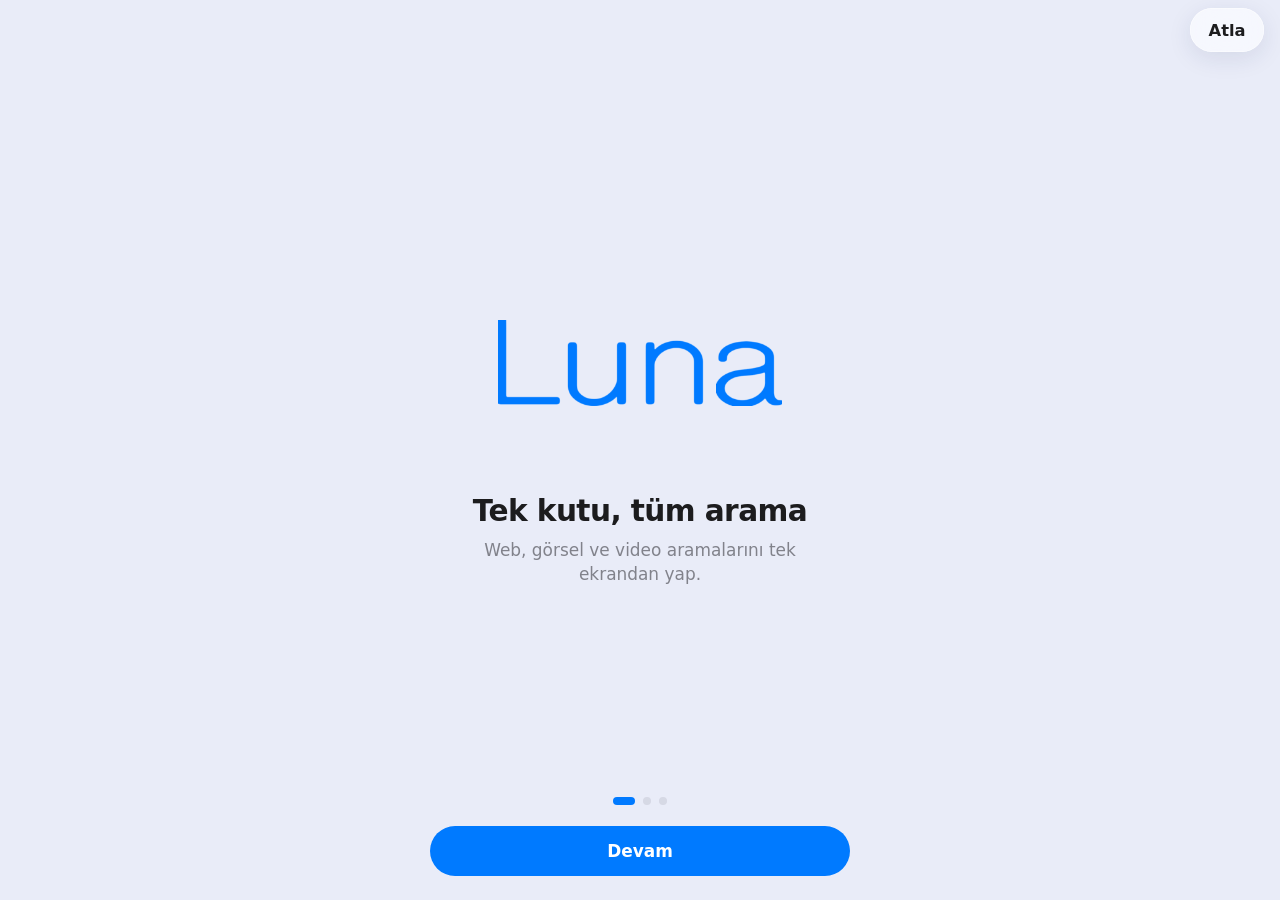
==== index.html @ 1a7334cb "Add files via upload" ====
<!DOCTYPE html>
<html lang="tr">
<head>
<meta charset="utf-8">
<meta name="viewport" content="width=device-width, initial-scale=1, viewport-fit=cover, user-scalable=no">
<meta name="apple-mobile-web-app-capable" content="yes">
<meta name="mobile-web-app-capable" content="yes">
<meta name="apple-mobile-web-app-status-bar-style" content="black-translucent">
<meta name="apple-mobile-web-app-title" content="Luna">
<meta name="color-scheme" content="light dark">
<meta name="theme-color" content="#E9ECF8">
<title>Luna</title>
<link rel="manifest" href="manifest.webmanifest">
<script src="config.js"></script>
<script src="db-web.js"></script>
<script src="db-url.js"></script>
<script src="db-image.js"></script>
<script src="db-video.js"></script>
<script src="db-songs.js"></script>
<script src="big-web.js"></script>
<script src="big-image.js"></script>
<script src="big-video.js"></script>
<script src="big-url.js"></script>
<link rel="apple-touch-icon" href="[data-uri]">
<link rel="icon" href="[data-uri]">
<style>
:root{
  --bg:#E9ECF8;--card:#FFFFFF;--label:#1C1C1E;--label2:rgba(60,60,67,.6);--sep:rgba(60,60,67,.16);
  --fill:rgba(120,120,128,.16);--segon:#FFFFFF;--glass:rgba(255,255,255,.62);--edge:rgba(255,255,255,.75);
  --shadow:0 6px 24px rgba(30,40,90,.10);--logo:#4A4A4F;--green:#34C759;--red:#FF3B30;
  --accent-glow:rgba(0,122,255,.38);--lw:min(64vw,17.5rem);--u:calc(var(--lw)/900);--accent-soft:rgba(0,122,255,.16);--lh:calc(var(--lw)*.4433);--sysblue:#007AFF;--accent:#007AFF;--accent2:#32ADE6;--on:#fff;
  --soft:cubic-bezier(.4,0,.2,1);--spring:cubic-bezier(.34,1.4,.5,1);--slide:cubic-bezier(.2,.9,.2,1);
  --sat:env(safe-area-inset-top,0px);--sab:env(safe-area-inset-bottom,0px);
  font-family:-apple-system,BlinkMacSystemFont,"SF Pro Text","SF Pro Display",system-ui,sans-serif;
  color-scheme:light;
}
:root[data-theme=dark]{
  --bg:#000;--card:#1C1C1E;--label:#FFFFFF;--label2:rgba(235,235,245,.6);--sep:rgba(84,84,88,.6);
  --fill:rgba(120,120,128,.36);--segon:#636366;--glass:rgba(44,44,46,.55);--edge:rgba(255,255,255,.16);
  --shadow:0 6px 24px rgba(0,0,0,.55);--logo:#D1D1D6;--green:#30D158;--red:#FF453A;--sysblue:#0A84FF;color-scheme:dark;
}
@supports (transition-timing-function:linear(0,1)){
  :root{--spring:linear(0,.22 4%,.66 9%,1.04 15%,1.14 19%,1.12 23%,1.04 30%,.99 38%,1 55%,1)}
}
*{box-sizing:border-box;-webkit-tap-highlight-color:transparent;margin:0;-webkit-user-select:none;user-select:none;-webkit-touch-callout:none}
img{-webkit-user-drag:none;pointer-events:none}
html,body{height:100%;overflow:hidden;overscroll-behavior:none;background:var(--bg);color:var(--label);
  -webkit-text-size-adjust:100%;-webkit-user-select:none;user-select:none;-webkit-touch-callout:none}
button{font:inherit;color:inherit;background:none;border:0;cursor:pointer;touch-action:manipulation;
  transition:transform .35s var(--spring),background .25s,opacity .25s}
button:active{transform:scale(.96)}
svg{display:block}
.glass{background:var(--glass);-webkit-backdrop-filter:blur(24px) saturate(1.8);backdrop-filter:blur(24px) saturate(1.8);
  box-shadow:inset 0 0 0 .5px var(--edge),var(--shadow)}
.circle{width:44px;height:44px;border-radius:50%;display:grid;place-items:center}
.circle svg{width:22px;height:22px}
.circle:active{transform:scale(.88)}

/* HOME */
#home{position:fixed;left:0;right:0;top:0;height:100%;display:flex;flex-direction:column;overflow-y:auto;
  padding:calc(var(--sat) + 8px) 16px calc(var(--sab) + 8px);transition:transform .5s var(--slide),opacity .5s}
#home.under,.page.under{transform:translateX(-25%)}
#moreBtn{position:absolute;right:16px;top:calc(var(--sat) + 8px);z-index:5}
.center{margin:0;padding:clamp(5rem,22vh,12rem) 0 2rem;width:100%;max-width:560px;align-self:center;transition:padding-top .9s var(--slide)}
#home.typing .center{padding-top:4.5rem;transition-duration:.5s}
.logo{margin:0 0 .5rem;height:var(--lh);display:flex;align-items:center;justify-content:center;transition:height .9s var(--soft),margin .75s var(--soft)}
.lg{display:flex;justify-content:center;align-items:center;height:calc(var(--u)*276);transition:transform 1.05s var(--soft)}
.pw{position:relative;height:100%;flex:none;width:0;transition:width 1.05s var(--soft)}
.pw i,.pw svg{position:absolute;top:0;height:100%;transition:opacity 1.05s var(--soft),background-color 1.05s var(--soft)}
.pw i{background:var(--sysblue);-webkit-mask-size:100% 100%;mask-size:100% 100%;-webkit-mask-repeat:no-repeat;mask-repeat:no-repeat;-webkit-mask-image:var(--m);mask-image:var(--m)}
.pw.ex i,.pw.ex svg{opacity:0}
.pl{width:calc(var(--u)*702)}.pl i{right:0;width:calc(var(--u)*702);--m:url([data-uri])}
.pa{width:calc(var(--u)*212)}.pa i{left:0;width:calc(var(--u)*212);--m:url([data-uri])}
.pr i{left:0;width:calc(var(--u)*408);background:var(--logo);--m:url([data-uri])}
.pk i{left:0;width:calc(var(--u)*298);background:var(--logo);--m:url([data-uri])}
.pd i{left:0;width:calc(var(--u)*69);background:var(--logo);--m:url([data-uri])}
.pq svg{left:0;width:calc(var(--u)*190);color:var(--sysblue)}
.pe svg{left:calc(var(--u)*44);top:calc(var(--u)*34);width:calc(var(--u)*296);height:calc(var(--u)*197);color:var(--sysblue);transform-origin:center}
.ps svg{left:calc(var(--u)*44);top:calc(var(--u)*10);width:calc(var(--u)*256);height:calc(var(--u)*256);color:#BC82F3}
#home.typing[data-lg=ara] .pl,#home.typing[data-lg=ask] .pl{width:0}
#home.typing[data-lg=ara] .pl i,#home.typing[data-lg=ask] .pl i{opacity:0}
#home.typing[data-lg=ara] .pr,#home.typing[data-lg=ask] .pr{width:calc(var(--u)*408)}
#home.typing[data-lg=ara] .pr i,#home.typing[data-lg=ask] .pr i{opacity:1;transition-delay:.4s}
#home.typing[data-lg=ask] .pq{width:calc(var(--u)*190)}
#home.typing[data-lg=ask] .pq svg{opacity:1;transition-delay:.65s}
#home.typing[data-lg=www] .pk{width:calc(var(--u)*298)}
#home.typing[data-lg=www] .pd{width:calc(var(--u)*69)}
#home.typing[data-lg=www] .pk i,#home.typing[data-lg=www] .pd i{opacity:1}
#home.typing[data-lg=www] .pk1,#home.typing[data-lg=www] .pk1 i{transition-delay:0s}
#home.typing[data-lg=www] .pk2,#home.typing[data-lg=www] .pk2 i{transition-delay:.22s}
#home.typing[data-lg=www] .pk3,#home.typing[data-lg=www] .pk3 i{transition-delay:.44s}
#home.typing[data-lg=www] .pd,#home.typing[data-lg=www] .pd i{transition-delay:.66s}
#home.typing[data-lg=www] .pl i,#home.typing[data-lg=www] .pa i{background:var(--logo)}
#home.typing[data-lg=eye] .pe{width:calc(var(--u)*340)}
#home.typing[data-lg=eye] .pe svg{opacity:1;transition-delay:.5s}
#home.typing[data-lg=eye] .pe svg.bl{animation:eblink .3s ease-in-out}
@keyframes eblink{0%,100%{transform:scaleY(1)}45%{transform:scaleY(.07)}}
#home.typing[data-lg=ai] .ps{width:calc(var(--u)*300)}
#home.typing[data-lg=ai] .ps svg{opacity:1;transition-delay:.5s}
@keyframes blink{0%,100%{transform:scaleY(1)}10%{transform:scaleY(.08)}22%{transform:scaleY(1)}50%{transform:scaleY(1)}60%{transform:scaleY(.08)}72%{transform:scaleY(1)}}
.ps path{transform-box:fill-box;transform-origin:center;animation:tw 2s ease-in-out infinite}
.ps path:nth-child(2){animation-delay:.5s}.ps path:nth-child(3){animation-delay:1s}
@keyframes tw{0%,100%{opacity:.3;transform:scale(.62)}50%{opacity:1;transform:scale(1)}}
.pl i::after,.pa i::after{content:"";position:absolute;inset:0;background:linear-gradient(90deg,#BC82F3,#F5B9EA,#8D99FF,#AA6EEE,#FF6778,#FFBA71,#C686FF,#BC82F3);background-size:200% 100%;background-repeat:repeat-x;opacity:0;transition:opacity 1.05s var(--soft)}
#home.typing[data-lg=ai] .pl i::after,#home.typing[data-lg=ai] .pa i::after{opacity:1;animation:flow 7s linear infinite}
@keyframes flow{from{background-position:0 0}to{background-position:200% 0}}
#home.typing .lg{transform:scale(.62)}
#home.typing .logo{height:calc(var(--lh)*.5);margin-bottom:.2rem}
.logo img,.ilogo{display:block;width:var(--lw);height:auto;margin:0 auto}
@keyframes pop{from{opacity:0;transform:scale(.8);filter:blur(12px)}to{opacity:1;transform:none;filter:blur(0)}}
.box{position:relative;background:var(--card);border-radius:28px;padding:.9rem .9rem .35rem 1.1rem;box-shadow:var(--shadow)}
#q{width:100%;border:0;outline:0;resize:none;background:transparent;color:var(--label);font:inherit;
  font-size:max(16px,1.06rem);min-height:3.4rem;max-height:9rem;line-height:1.35;caret-color:var(--accent);
  padding:0 1.9rem 0 0;display:block;position:relative;z-index:1;-webkit-user-select:text;user-select:text}
#q::placeholder{color:var(--label2)}
.bar{display:flex;align-items:center;justify-content:space-between;margin-top:.1rem}
.modes{display:flex;gap:0;margin-left:-.5rem}
.m{position:relative;height:44px;min-width:42px;padding:0 .5rem;border-radius:22px;display:flex;align-items:center;justify-content:center;gap:.3rem;
  transition:padding .5s var(--spring),transform .35s var(--spring),color .3s}
.m::before{content:"";position:absolute;inset:4px 0;border-radius:20px;background:var(--accent);opacity:0;transform:scale(.7);
  transition:opacity .25s,transform .5s var(--spring)}
.m svg{position:relative;width:22px;height:22px}
.m span{position:relative;max-width:0;opacity:0;overflow:hidden;white-space:nowrap;font-weight:600;font-size:.82rem;
  transition:max-width .5s var(--spring),opacity .25s}
.m.on{color:var(--on);padding:0 .85rem}
.m.on::before{opacity:1;transform:none}
.m.on span{max-width:5rem;opacity:1}
#aiBtn,.aib{position:relative;height:44px;min-width:44px;padding:0 1rem 0 .85rem;display:flex;align-items:center;gap:.35rem;color:#fff;font-weight:700;font-size:1.02rem;letter-spacing:.01em}
#aiBtn::before,.aib::before{content:"";position:absolute;inset:4px 0;border-radius:20px;background:var(--sysblue);box-shadow:0 4px 12px rgba(0,122,255,.30),inset 0 .5px 0 rgba(255,255,255,.55)}
#aiBtn svg,.aib svg{position:relative;width:17px;height:17px;fill:currentColor}
#aiBtn span,.aib span{position:relative}
#aiBtn:active{transform:scale(.92)}
.favs{display:grid;grid-template-columns:repeat(4,1fr);gap:1.1rem .5rem;margin-top:2rem}
.fav{display:flex;flex-direction:column;align-items:center;gap:.4rem;min-width:0}
.fav small{font-size:.72rem;max-width:100%;overflow:hidden;text-overflow:ellipsis;white-space:nowrap;color:var(--label2)}
.tile{width:3.75rem;height:3.75rem;border-radius:22.4%;background:var(--card);display:grid;place-items:center;overflow:hidden;
  font-weight:700;font-size:1.4rem;color:var(--accent);box-shadow:var(--shadow);flex:none}
.tile.big{width:5rem;height:5rem}
.tile img{width:100%;height:100%;object-fit:cover}
.tile img.ic{width:100%;height:100%;object-fit:cover}

#clr{position:relative;margin-right:.25rem;width:44px;height:44px;display:grid;place-items:center;color:var(--label2);opacity:0;transform:scale(.5);pointer-events:none}
#clr.show{opacity:1;transform:none;pointer-events:auto}
#clr:active{transform:scale(.85)}
#clr svg{width:22px;height:22px}
.sugg{margin-top:1rem}
.sugg .sh{padding:.2rem 1.1rem .45rem}
.srow{padding:0;gap:0;min-height:3rem}
.srow .main{flex:1;min-width:0;display:flex;align-items:center;gap:.7rem;align-self:stretch;padding:.45rem 0 .45rem 1.1rem;text-align:left;font-size:1.02rem;border-radius:0}
.srow .main svg{width:16px;height:16px;color:var(--label2);flex:none}
.srow .main img.fv{width:22px;height:22px;border-radius:22.4%;flex:none;object-fit:cover;background:var(--fill);margin:-1px 0}
.srow .main span{flex:1;min-width:0;overflow:hidden;text-overflow:ellipsis;white-space:nowrap}
.srow .main em{font-style:normal;color:var(--label2);font-size:.85rem;padding-right:.5rem;flex:none}
.srow .ins{width:50px;align-self:stretch;display:grid;place-items:center;color:var(--label2);border-radius:0;flex:none}
.srow .ins svg{width:18px;height:18px}
.srow button:active{background:var(--fill);transform:none}
.row.srow:active{background:none}
.row.srow.sel{background:var(--accent-soft)}
.srow.sel .main span{color:var(--accent);font-weight:600}
.srow.sel .main svg,.srow.sel .ins{color:var(--accent)}
.gap{margin-top:2.4rem}
#home.imgmode #q,#home.imgmode #ghost{padding-right:6.4rem}
.qw{position:relative}
#ghost{position:absolute;inset:0;pointer-events:none;overflow:hidden;font:inherit;font-size:max(16px,1.06rem);line-height:1.35;padding:0 1.9rem 0 0;white-space:pre-wrap;overflow-wrap:break-word;word-break:normal}
#ghost .gc{color:var(--accent);background:var(--accent-soft);border-radius:.3em;padding:.05em 0;-webkit-box-decoration-break:clone;box-decoration-break:clone}
.tools{position:absolute;top:.4rem;right:.4rem;display:flex;align-items:center;z-index:3}
#imgBtn{position:relative;width:44px;height:44px;display:none;place-items:center;color:var(--accent)}
#home.imgmode #imgBtn{display:grid}
#imgBtn::before{content:"";position:absolute;inset:5px;border-radius:50%;background:var(--fill)}
#imgBtn svg{position:relative;width:20px;height:20px}
#imgBtn.has::before{display:none}
#imgBtn img{position:relative;width:34px;height:34px;border-radius:9px;object-fit:cover}
#imgBtn i{position:absolute;right:3px;top:3px;width:15px;height:15px;border-radius:50%;background:var(--label2);box-shadow:0 0 0 2px var(--card)}
#imgBtn i::before,#imgBtn i::after{content:"";position:absolute;left:3.5px;top:7px;width:8px;height:1.5px;border-radius:1px;background:var(--card);transform:rotate(45deg)}
#imgBtn i::after{transform:rotate(-45deg)}
#home .box,#home .sugg,#home .favs{transition:opacity .6s,transform .8s var(--spring)}
#home .box{transition-delay:.25s}#home .sugg{transition-delay:.4s}#home .favs{transition-delay:.5s}
#moreBtn{transition:opacity .6s .2s,transform .35s var(--spring)}
#home.splash .box,#home.splash .sugg,#home.splash .favs{opacity:0;transform:translateY(30px);pointer-events:none}
#home.splash #moreBtn{opacity:0;pointer-events:none}
#home.splash{pointer-events:none}
#home.splash .center{padding-top:calc(50vh - var(--lh)/2 - var(--sat) - 8px)}
#home.splash .logo{animation:pop 1s var(--spring) both}
/* INTRO */
#intro{position:fixed;inset:0;z-index:100;background:var(--bg);display:flex;flex-direction:column;align-items:center;padding:calc(var(--sat) + 56px) 28px calc(var(--sab) + 24px);transition:opacity .5s,transform .6s var(--slide)}
#intro[hidden]{display:none}
#intro.out{opacity:0;transform:scale(1.05);pointer-events:none}
#skip{position:absolute;top:calc(var(--sat) + 8px);right:16px;height:44px;padding:0 1.15rem;border-radius:22px;font-weight:600;font-size:1.02rem;z-index:2}
.slides{position:relative;flex:1;width:100%;max-width:420px}
.sl{position:absolute;inset:0;display:flex;flex-direction:column;align-items:center;justify-content:center;text-align:center;opacity:0;transform:translateX(44px);pointer-events:none;transition:opacity .45s,transform .7s var(--slide)}
.sl.on{opacity:1;transform:none}
.sl.past{transform:translateX(-44px)}
.art{height:14rem;display:grid;place-items:center;width:100%;position:relative}
.sl h2{font-size:1.85rem;font-weight:800;letter-spacing:-.02em;margin-top:1.2rem}
.sl p{color:var(--label2);font-size:1.06rem;line-height:1.4;margin-top:.7rem;max-width:21rem}
.sl.on .lg{animation:pop .9s var(--spring) both}
.dots{display:flex;gap:8px;margin:1rem 0 1.3rem}
.dots i{width:8px;height:8px;border-radius:4px;background:var(--fill);transition:width .5s var(--spring),background .3s}
.dots i.on{width:22px;background:var(--accent)}
#next{max-width:420px;margin-top:0}
.demo{background:var(--card);border-radius:28px;padding:1rem .8rem .4rem 1.2rem;width:min(100%,19.5rem);box-shadow:var(--shadow);text-align:left;pointer-events:none}
.demo .fake{color:var(--label2);min-height:2.4rem;font-size:1.06rem}
.demo .bar{margin-top:0}
.cap{position:absolute;bottom:.2rem;left:0;right:0;text-align:center;font-weight:600;color:var(--accent);transition:opacity .25s}
.chip{position:absolute;bottom:.2rem;left:50%;display:flex;align-items:center;gap:.4rem;padding:.5rem .9rem;border-radius:20px;font-weight:600;font-size:.92rem;opacity:0;transform:translate(-50%,10px)}
.chip svg{width:15px;height:15px;color:var(--green)}
.sl.on .aib{animation:tap 3s infinite}
.sl.on .chip{animation:chipin 3s infinite}
@keyframes tap{0%,40%,100%{transform:none}48%{transform:scale(.88)}58%{transform:scale(1.06)}68%{transform:none}}
@keyframes chipin{0%,48%{opacity:0;transform:translate(-50%,10px)}58%,88%{opacity:1;transform:translate(-50%,0)}100%{opacity:0;transform:translate(-50%,0)}}
/* MENU */
#menuScrim{position:fixed;inset:0;z-index:20;display:none}
#menuScrim.open{display:block}
#menu{position:fixed;right:16px;top:calc(var(--sat) + 60px);width:13rem;border-radius:22px;overflow:hidden;z-index:21;
  transform-origin:top right;transform:scale(.4);opacity:0;pointer-events:none;transition:transform .5s var(--spring),opacity .2s}
#menu.open{transform:none;opacity:1;pointer-events:auto}
#menu button{width:100%;min-height:48px;padding:0 1.1rem;display:flex;align-items:center;justify-content:space-between;font-size:1.05rem;border-radius:0}
#menu button:active{background:var(--fill);transform:none}
#menu button svg{width:21px;height:21px;color:var(--label2)}
#menu hr{border:0;height:.5px;background:var(--sep);margin:0 1.1rem}

/* PAGES */
.page{position:fixed;inset:0;z-index:10;background:var(--bg);transform:translateX(100%);transition:transform .5s var(--slide),opacity .5s;display:flex;flex-direction:column}
.page.in{transform:none}
.nav{display:flex;align-items:center;gap:.7rem;padding:calc(var(--sat) + 8px) 16px 10px}
.nav h2{font-size:1.75rem;font-weight:800;letter-spacing:-.02em}
.body{flex:1;overflow-y:auto;padding:.6rem 16px calc(var(--sab) + 28px);-webkit-overflow-scrolling:touch}
.grp{background:var(--card);border-radius:22px;overflow:hidden}
.sh{font-size:.8rem;font-weight:400;text-transform:uppercase;color:var(--label2);padding:1.3rem 1.1rem .45rem}
.foot{font-size:.8rem;color:var(--label2);padding:.5rem 1.1rem 0;line-height:1.35}
.row{position:relative;display:flex;align-items:center;gap:.7rem;width:100%;min-height:3.2rem;padding:.45rem 1.1rem;text-align:left;font-size:1.06rem;border-radius:0}
.row+.row::before{content:"";position:absolute;top:0;left:1.1rem;right:0;height:.5px;background:var(--sep)}
.row:active{background:var(--fill);transform:none}
.grow{flex:1;min-width:0;display:flex;flex-direction:column}
.grow small{font-size:.8rem;color:var(--label2)}
.det{color:var(--label2);font-size:1rem}
.chv{width:8px;height:14px;color:var(--label2);opacity:.7;flex:none}
.tick{width:18px;height:18px;color:var(--accent);flex:none}
.red{color:var(--red)}
.dis{opacity:.38;pointer-events:none}
.sw{-webkit-appearance:none;appearance:none;width:51px;height:31px;border-radius:16px;background:var(--fill);position:relative;flex:none;transition:background .3s;outline:0}
.sw::after{content:"";position:absolute;top:2px;left:2px;width:27px;height:27px;border-radius:50%;background:#fff;box-shadow:0 2px 6px rgba(0,0,0,.25);transition:transform .45s var(--spring)}
.sw:checked{background:var(--green)}
.sw:checked::after{transform:translateX(20px)}
.seg{display:flex;background:var(--fill);border-radius:12px;padding:2px;margin:.75rem}
.seg button{flex:1;min-height:2.5rem;border-radius:10px;font-size:.92rem;font-weight:500}
.seg button.on{background:var(--segon);box-shadow:0 2px 6px rgba(0,0,0,.12);font-weight:600}
.swg{display:grid;grid-template-columns:repeat(5,1fr);padding:.5rem .4rem}
.swg button{width:44px;height:44px;margin:auto;display:grid;place-items:center}
.swg i{width:34px;height:34px;border-radius:50%;background:var(--c);display:grid;place-items:center;color:var(--on2,#fff);transition:box-shadow .3s}
.swg .on i{box-shadow:0 0 0 3px var(--card),0 0 0 5px var(--c)}
.swg svg{width:16px;height:16px}
.step{display:flex;background:var(--fill);border-radius:10px;overflow:hidden}
.step button{width:46px;height:36px;font-size:1.3rem;font-weight:500}
.step button+button{border-left:.5px solid var(--sep)}
.step button:disabled{opacity:.3}
.about{text-align:center;padding:1.5rem 0 1rem}
.ico{position:relative;display:inline-block}
.about img{position:relative;width:84px;height:84px;border-radius:19px;box-shadow:var(--shadow)}
.about h3{font-size:1.6rem;margin-top:.8rem}
.about p{color:var(--label2);margin-top:.2rem}

.si{width:1.94rem;height:1.94rem;border-radius:26.9%;display:grid;place-items:center;flex:none;background:linear-gradient(180deg,var(--a),var(--b));box-shadow:inset 0 0 0 .5px rgba(255,255,255,.28),0 1px 2px rgba(0,0,0,.08)}
.si svg{width:1.18rem;height:1.18rem;color:#fff}
.row.hasi{gap:.8rem}
.row.hasi+.row.hasi::before{left:calc(1.1rem + 1.94rem + .8rem)}
/* SHEET */
#sheet,#hs{position:fixed;inset:0;z-index:50;pointer-events:none}
#sheet.open,#hs.open{pointer-events:auto}
#sheet .scrim,#hs .scrim{position:absolute;inset:0;background:rgba(0,0,0,.35);opacity:0;transition:opacity .35s}
#sheet.open .scrim,#hs.open .scrim{opacity:1}
.panel{position:absolute;left:0;right:0;bottom:0;margin:0 auto;max-width:640px;height:min(88%,720px);background:var(--bg);border-radius:32px 32px 0 0;
  transform:translateY(100%);transition:transform .55s var(--slide);display:flex;flex-direction:column;visibility:hidden;transition:transform .55s var(--slide),visibility 0s .55s}
#sheet.open .panel,#hs.open .panel{transform:none;visibility:visible;transition:transform .55s var(--slide),visibility 0s;box-shadow:0 -10px 40px rgba(0,0,0,.2)}
.grab{width:38px;height:5px;border-radius:3px;background:var(--fill);margin:8px auto 0;flex:none}
.sh-head{display:flex;align-items:center;gap:.7rem;padding:.9rem 16px .6rem;flex:none}
.sh-head h2{flex:1;font-size:1.4rem;font-weight:800}
.pill{height:44px;padding:0 1.1rem;border-radius:22px;background:var(--accent);color:var(--on);font-weight:600}
.sh-scroll{flex:1;overflow-y:auto;padding:.3rem 16px calc(var(--sab) + 24px)}
.empty{text-align:center;color:var(--label2);padding:3rem 1rem;line-height:1.5}
.cover-ed{display:flex;align-items:center;gap:1rem;padding:.5rem 0 1rem}
.cover-ed div{display:flex;flex-direction:column;gap:.5rem;align-items:flex-start}
.pill2{height:40px;padding:0 1rem;border-radius:20px;background:var(--fill);font-weight:600;font-size:.92rem}
.field span{width:4rem;flex:none;color:var(--label2)}
.field input{flex:1;min-width:0;border:0;outline:0;background:transparent;font:inherit;font-size:max(16px,1.06rem);color:var(--label);caret-color:var(--accent);-webkit-user-select:text;user-select:text}
.prim{display:block;width:100%;height:50px;border-radius:25px;background:var(--accent);color:var(--on);font-weight:600;font-size:1.06rem;margin-top:1.3rem}
.prim.danger{background:var(--fill);color:var(--red);margin-top:.7rem}

/* CROP */
#crop{position:fixed;inset:0;z-index:70;display:grid;place-items:center;background:rgba(0,0,0,.4);opacity:0;transition:opacity .3s}
#crop[hidden]{display:none}
#crop.open{opacity:1}
.cp{width:min(92vw,24rem);background:var(--bg);border-radius:30px;padding:.8rem;transform:scale(.9);transition:transform .55s var(--spring);box-shadow:0 20px 60px rgba(0,0,0,.35)}
#crop.open .cp{transform:none}
.chead{display:flex;align-items:center;justify-content:space-between;padding:0 0 .7rem}
.chead b{font-size:1.05rem}
.cbtn{height:40px;padding:0 1.05rem;border-radius:20px;background:var(--fill);font-weight:600;font-size:.98rem}
.cbtn.tint{background:var(--accent);color:var(--on)}
.cstage{position:relative;height:min(50vh,22rem);background:#000;border-radius:18px;overflow:hidden;touch-action:none}
#cimg{position:absolute}
.cf{position:absolute;border:1.5px solid rgba(255,255,255,.92);box-shadow:0 0 0 999px rgba(0,0,0,.55);touch-action:none;cursor:move}
.cf::before,.cf::after{content:"";position:absolute;inset:0;pointer-events:none}
.cf::before{background:linear-gradient(to right,transparent 33.1%,rgba(255,255,255,.4) 33.1%,rgba(255,255,255,.4) 33.5%,transparent 33.5%,transparent 66.5%,rgba(255,255,255,.4) 66.5%,rgba(255,255,255,.4) 66.9%,transparent 66.9%)}
.cf::after{background:linear-gradient(to bottom,transparent 33.1%,rgba(255,255,255,.4) 33.1%,rgba(255,255,255,.4) 33.5%,transparent 33.5%,transparent 66.5%,rgba(255,255,255,.4) 66.5%,rgba(255,255,255,.4) 66.9%,transparent 66.9%)}
.cf i{position:absolute;width:44px;height:44px;z-index:2;touch-action:none}
.cf i::before{content:"";position:absolute;width:22px;height:22px;border:0 solid #fff}
.cf .tl{left:-16px;top:-16px}.cf .tl::before{left:14px;top:14px;border-width:3.5px 0 0 3.5px;border-top-left-radius:3px}
.cf .tr{right:-16px;top:-16px}.cf .tr::before{right:14px;top:14px;border-width:3.5px 3.5px 0 0;border-top-right-radius:3px}
.cf .bl{left:-16px;bottom:-16px}.cf .bl::before{left:14px;bottom:14px;border-width:0 0 3.5px 3.5px;border-bottom-left-radius:3px}
.cf .br{right:-16px;bottom:-16px}.cf .br::before{right:14px;bottom:14px;border-width:0 3.5px 3.5px 0;border-bottom-right-radius:3px}
.cfoot{display:flex;justify-content:center;padding-top:.7rem}
.modes{flex:1;min-width:0;overflow-x:auto;scrollbar-width:none;-webkit-overflow-scrolling:touch;padding:0 .5rem .75rem;margin:0 -.5rem -.75rem -.5rem}
.modes::-webkit-scrollbar{display:none}
.m{flex:none}
.m svg.wide{width:32px}
.m.on::before{box-shadow:0 6px 14px var(--accent-glow)}
#moreBtn{z-index:7}
#moreBtn svg{position:absolute;inset:0;margin:auto;transition:opacity .35s,transform .5s var(--spring)}
#moreBtn .i-inc{opacity:0;transform:scale(.5) rotate(-30deg)}
#home.chat #moreBtn .i-dots{opacity:0;transform:scale(.5)}
#home.chat #moreBtn .i-inc{opacity:1;transform:none}
#chatBtn{position:absolute;right:68px;top:calc(var(--sat) + 8px);z-index:7;transition:background .3s,color .3s,transform .35s var(--spring)}
#chatBtn svg{width:24px;height:24px}
#home.chat #chatBtn{background:var(--accent);color:var(--on)}
#histBtn{position:absolute;left:16px;top:calc(var(--sat) + 8px);z-index:7;opacity:0;pointer-events:none;transform:scale(.6);transition:opacity .35s,transform .5s var(--spring)}
#home.chat #histBtn{opacity:1;pointer-events:auto;transform:none}
#home.splash #chatBtn{opacity:0;pointer-events:none}
#chatBtn{transition:opacity .6s .2s,background .3s,color .3s,transform .35s var(--spring)}
#home .center{transition:padding-top .9s var(--slide),transform .8s var(--slide),opacity .6s}
#home.chat .center{transform:translateY(-115vh);opacity:0;pointer-events:none}
#home.chat{overflow:hidden}
.lans{margin-top:1rem}
.lans[hidden]{display:none}
.lah{display:flex;align-items:center;gap:.5rem;padding:.95rem 1.1rem .2rem;font-weight:700}
.lah svg{width:20px;height:20px;color:var(--accent)}
.lab{padding:.25rem 1.1rem .9rem;font-size:1.02rem;line-height:1.42;overflow-wrap:anywhere}
.lab p{margin:0 0 .55rem}.lab p:last-child{margin:0}
.lab pre{background:var(--fill);padding:.6rem .8rem;border-radius:12px;overflow-x:auto;font-size:.88rem;white-space:pre-wrap;margin:.3rem 0}
.lab code{background:var(--fill);padding:.05rem .3rem;border-radius:6px;font-size:.92em}
.laf{padding:0 1rem 1rem}
.laf .pill{width:100%;height:46px;border-radius:23px;font-size:1rem}
.dots3{display:inline-flex;gap:5px;padding:.3rem 0}
.dots3 span{width:7px;height:7px;border-radius:50%;background:var(--label2);animation:bn 1.2s infinite ease-in-out}
.dots3 span:nth-child(2){animation-delay:.15s}.dots3 span:nth-child(3){animation-delay:.3s}
@keyframes bn{0%,60%,100%{transform:none;opacity:.4}30%{transform:translateY(-5px);opacity:1}}
.srow .main .cv{width:36px;height:36px;border-radius:8px;object-fit:cover;flex:none;background:var(--fill)}
.srow .main svg.cvf{width:36px;height:36px;padding:9px;border-radius:8px;background:var(--fill)}
.two{display:flex;flex-direction:column;min-width:0;flex:1}
.two b{font-weight:600;font-size:1rem;overflow:hidden;text-overflow:ellipsis;white-space:nowrap}
.two small{color:var(--label2);font-size:.82rem;overflow:hidden;text-overflow:ellipsis;white-space:nowrap}
.srow.sel .two small{color:var(--accent);opacity:.75}
.srow.sel .two b{color:var(--accent)}
/* CHAT */
#chat{position:fixed;left:0;right:0;top:0;height:100%;z-index:4;display:flex;flex-direction:column;padding-top:calc(var(--sat) + 64px);opacity:0;visibility:hidden;pointer-events:none;transition:opacity .4s,visibility 0s .5s}
#chat.open{opacity:1;visibility:visible;pointer-events:auto;transition:opacity .6s .25s}
.ctitle{position:absolute;top:calc(var(--sat) + 8px);left:70px;right:128px;height:44px;display:flex;align-items:center;justify-content:center;gap:.4rem;font-weight:700;font-size:1.05rem}
.ctitle svg{width:17px;height:17px;color:var(--label2)}
.cmsgs{flex:1;min-height:0;overflow-y:auto;padding:.4rem 16px 1rem;display:flex;flex-direction:column;gap:.45rem;-webkit-overflow-scrolling:touch}
.msg{max-width:84%;padding:.6rem .9rem;border-radius:20px;font-size:1.02rem;line-height:1.4;overflow-wrap:anywhere}
.msg.u{align-self:flex-end;background:var(--accent);color:var(--on);border-bottom-right-radius:6px}
.msg.m{align-self:flex-start;background:var(--card);border-bottom-left-radius:6px;box-shadow:var(--shadow)}
.msg p{margin:0 0 .5rem}.msg p:last-child{margin:0}
.msg pre{background:var(--fill);padding:.6rem .8rem;border-radius:12px;overflow-x:auto;font-size:.88rem;white-space:pre-wrap;margin:.3rem 0}
.msg code{background:var(--fill);padding:.05rem .3rem;border-radius:6px;font-size:.92em}
.msg.u code{background:rgba(255,255,255,.25)}
.msg img{max-width:100%;max-height:14rem;border-radius:12px;display:block;margin:0 0 .4rem}
.cempty{margin:auto;text-align:center;color:var(--label2);padding:0 2rem;line-height:1.45}
.cempty svg{width:54px;height:54px;color:var(--accent);margin:0 auto .8rem}
.cempty b{display:block;color:var(--label);font-size:1.25rem;margin-bottom:.3rem}
#chat.incog .cempty svg{color:var(--label2)}
.cdock{padding:6px 12px calc(var(--sab) + 10px);transform:translateY(130%);transition:transform .45s var(--slide)}
#chat.open .cdock{transform:none;transition:transform .8s var(--spring) .25s}
.cchips{display:flex;gap:8px;padding:0 4px 8px;overflow-x:auto}
.cchips:empty{display:none}
.chip2{position:relative;flex:none;width:58px;height:58px}
.chip2 img{width:100%;height:100%;object-fit:cover;border-radius:13px}
.chip2 button{position:absolute;right:-6px;top:-6px;width:22px;height:22px;border-radius:50%;background:var(--label2);color:var(--card);display:grid;place-items:center}
.chip2 button svg{width:11px;height:11px}
.crow{display:flex;align-items:flex-end;gap:8px}
.cfield{flex:1;min-height:44px;border-radius:22px;padding:11px 15px;display:flex;align-items:center}
#cIn{width:100%;border:0;outline:0;background:transparent;resize:none;font:inherit;font-size:max(16px,1.06rem);line-height:1.3;color:var(--label);max-height:7.5rem;height:1.4em;caret-color:var(--accent);-webkit-user-select:text;user-select:text;display:block}
#cIn::placeholder{color:var(--label2)}
#cAct{position:relative;width:44px;height:44px;border-radius:50%;flex:none;transition:background .3s,color .3s,transform .35s var(--spring)}
#cAct svg{position:absolute;inset:0;margin:auto;width:22px;height:22px;transition:opacity .25s,transform .5s var(--spring)}
#cAct .snd{opacity:0;transform:scale(.4) rotate(-90deg)}
#cAct.has{background:var(--accent);color:var(--on)}
#cAct.has .mic{opacity:0;transform:scale(.4) rotate(90deg)}
#cAct.has .snd{opacity:1;transform:none}
#cAct.rec{color:var(--red)}
#cAct.rec .mic{animation:pulse 1.2s infinite}
@keyframes pulse{50%{transform:scale(1.18)}}
#cAdd svg{width:22px;height:22px}
#as{position:fixed;inset:0;z-index:85;display:flex;align-items:flex-end;justify-content:center;padding:0 10px calc(var(--sab) + 10px);background:rgba(0,0,0,.3);opacity:0;pointer-events:none;transition:opacity .3s}
#as.open{opacity:1;pointer-events:auto}
.asp{width:min(100%,26rem);display:flex;flex-direction:column;gap:8px;transform:translateY(40px);transition:transform .55s var(--spring)}
#as.open .asp{transform:none}
.asg{border-radius:20px;overflow:hidden;background:var(--card)}
.asg h5{font-weight:400;font-size:.82rem;color:var(--label2);text-align:center;padding:.8rem 1rem .5rem}
.asg button{display:block;width:100%;min-height:56px;font-size:1.15rem;border-radius:0;position:relative}
.asg button+button::before,.asg h5+button::before{content:"";position:absolute;top:0;left:0;right:0;height:.5px;background:var(--sep)}
.asg button:active{background:var(--fill);transform:none}
/* PROFIL */
.profc{min-height:4.6rem!important;padding:.6rem 1.1rem!important;gap:.9rem!important}
.profc b{font-size:1.15rem;font-weight:600}.profc small{font-size:.92rem}
.av{width:3.4rem;height:3.4rem;border-radius:50%;flex:none;display:grid;place-items:center;overflow:hidden;font-weight:300;font-size:1.35rem;letter-spacing:.02em;color:#5b5f6a;background:linear-gradient(180deg,#f4f6f9,#cfd5dc);box-shadow:inset 0 0 0 .5px rgba(0,0,0,.18)}
:root[data-theme=dark] .av{color:#d7dbe3;background:linear-gradient(180deg,#5d6068,#3a3c42)}
.av img{width:100%;height:100%;object-fit:cover}
.av svg{width:55%;height:55%;opacity:.55}
.av.lg2{width:6.4rem;height:6.4rem;font-size:2.4rem}
.pav{display:flex;flex-direction:column;align-items:center;gap:.7rem;padding:.6rem 0 1.2rem}
.pav h3{font-size:1.5rem}
.pavb{display:flex;gap:.5rem}
.lbl{width:7rem;color:var(--label2);flex:none}
.rv{flex:1;text-align:right;color:var(--label);overflow-wrap:anywhere}
.mta{width:100%;border:0;outline:0;background:transparent;font:inherit;font-size:max(16px,1.06rem);color:var(--label);resize:none;padding:.8rem 1.1rem;min-height:11rem;display:block;caret-color:var(--accent);-webkit-user-select:text;user-select:text}
.navr{margin-left:auto}
.navr .pill{height:40px}
.field span{width:7rem!important}
.field input[type=date]{min-height:2rem}
/* ALERT + TOAST */
#alert{position:fixed;inset:0;z-index:80;display:grid;place-items:center;background:rgba(0,0,0,.3);opacity:0;pointer-events:none;transition:opacity .25s}
#alert.open{opacity:1;pointer-events:auto}
.al{width:17.5rem;border-radius:26px;text-align:center;padding-top:1.2rem;overflow:hidden;background:var(--card);transform:scale(.85);transition:transform .5s var(--spring)}
#alert.open .al{transform:none}
.al h4{font-size:1.06rem;padding:0 1rem}
.al p{font-size:.85rem;color:var(--label2);padding:.3rem 1rem 1rem}
.al div{display:flex;border-top:.5px solid var(--sep)}
.al button{flex:1;min-height:48px;font-size:1.06rem;border-radius:0}
.al button+button{border-left:.5px solid var(--sep);font-weight:600}
#toast{position:fixed;left:50%;top:calc(var(--sat) + 14px);z-index:90;transform:translate(-50%,-140%);padding:.7rem 1.2rem;border-radius:24px;font-size:.92rem;font-weight:500;
  transition:transform .55s var(--spring),opacity .25s;max-width:90%;text-align:center;opacity:0;pointer-events:none}
#toast.show{transform:translate(-50%,0);opacity:1}
@media (prefers-reduced-transparency:reduce),(prefers-contrast:more){
  .glass{background:var(--card);-webkit-backdrop-filter:none;backdrop-filter:none}
}
@media (prefers-reduced-motion:reduce){*{transition-duration:.01ms!important;animation:none!important}}

#home[data-lg=duck]{--accent:#DE5833;--accent-soft:rgba(222,88,51,.16);--accent-glow:rgba(222,88,51,.38);--on:#fff}
#home[data-lg=duck] .pl i,#home[data-lg=duck] .pa i{background:#DE5833}
.pduck svg{left:calc(var(--u)*30);top:calc(var(--u)*18);width:calc(var(--u)*240);height:calc(var(--u)*240)}
#home[data-lg=duck] .pduck{width:calc(var(--u)*300)}
#home[data-lg=duck] .pduck svg{opacity:1;transition-delay:.45s;animation:dk .9s var(--spring) .4s both}
@keyframes dk{from{transform:translateX(-35%) scale(.4) rotate(-20deg)}to{transform:none}}
#home.noanim .pw,#home.noanim .pw i,#home.noanim .pw svg{transition:none!important;animation:none!important}
.pill2:disabled{opacity:.3}.row .pill2{width:44px;padding:0;margin-left:.3rem}.row .sw{margin-left:.6rem}
#clr .dk{display:none;width:26px;height:26px}#clr .dk svg{width:100%;height:100%}#home[data-lg=duck] #clr .dk{display:block}#home[data-lg=duck] #clr .xi{display:none}
.two small.pl{font-size:.72rem;opacity:.75}

.pv svg{left:calc(var(--u)*44);top:calc(var(--u)*10);width:calc(var(--u)*256);height:calc(var(--u)*256);color:var(--sysblue);transform-origin:center}
#home.typing[data-lg=vid] .pv{width:calc(var(--u)*300)}
#home.typing[data-lg=vid] .pv .pl2{animation:vpl 3s var(--soft) .5s both}
#home.typing[data-lg=vid] .pv .pz{animation:vpz 3s var(--soft) .5s both}
@keyframes vpl{0%{opacity:0;transform:scale(.3)}22%{opacity:1;transform:none}62%{opacity:1;transform:none}78%,100%{opacity:0;transform:scale(.6)}}
@keyframes vpz{0%,62%{opacity:0;transform:scale(.6)}80%,100%{opacity:1;transform:none}}
.pn svg{left:calc(var(--u)*20);top:calc(var(--u)*30);width:calc(var(--u)*270);height:calc(var(--u)*216)}
.pn path{transform-box:fill-box;transform-origin:center}
#home.typing[data-lg=mus] .pn{width:calc(var(--u)*300)}
#home.typing[data-lg=mus] .pn svg{opacity:1;transition-delay:.5s;animation:npop .9s var(--spring) .5s both}
#home.typing[data-lg=mus] .pn path:nth-child(n+2){animation:tw 2s ease-in-out infinite}
#home.typing[data-lg=mus] .pn path:nth-child(3){animation-delay:.7s}
@keyframes npop{from{transform:translateY(40%) scale(.4) rotate(-14deg)}to{transform:none}}
#home.noanim .pw,#home.noanim .pw i,#home.noanim .pw svg{transition:none!important}
/* çıkış animasyonu */
#home.leaving{pointer-events:none}
#home.leaving .logo{transition:transform .55s cubic-bezier(.5,0,.9,.4),opacity .5s;transform:translateY(-130vh);opacity:0}
#home.leaving .box,#home.leaving .sugg,#home.leaving .favs,#home.leaving .lans{transition:transform .55s cubic-bezier(.5,0,.9,.4),opacity .5s;transform:translateY(130vh);opacity:0}
#home.leaving #moreBtn{transition:transform .55s cubic-bezier(.5,0,.9,.4),opacity .5s;transform:translateX(140px);opacity:0}
.ld{display:flex;justify-content:center;padding:.8rem}.spin{width:18px;height:18px;border:2.2px solid rgba(128,128,128,.3);border-top-color:var(--accent);border-radius:50%;animation:rot .7s linear infinite}@keyframes rot{to{transform:rotate(360deg)}}
.wx{background:var(--card);border-radius:22px;padding:1rem 1.1rem;margin-bottom:.6rem;color:var(--label)}.wxh{display:flex;justify-content:space-between;align-items:baseline;font-weight:600}.wxh small,.wxm small{color:var(--label2);font-weight:400}
.wxm{display:flex;align-items:center;gap:.7rem;margin:.4rem 0}.wxm b{font-size:2.6rem;font-weight:300}.wxi{font-size:2.4rem}.wxm small{font-size:.8rem;line-height:1.4}
.wxd{display:flex;justify-content:space-between;gap:.3rem;border-top:.5px solid rgba(128,128,128,.25);padding-top:.6rem;font-size:.78rem;text-align:center}.wxd span{flex:1;display:flex;flex-direction:column;gap:.15rem}.wxd i{font-style:normal;font-size:1.2rem}
</style>
</head>
<body>
<main id="home" class="splash" aria-label="Luna">
  <button id="moreBtn" class="glass circle" aria-label="Daha fazla" aria-haspopup="menu" aria-expanded="false">
    <svg class="i-dots" viewBox="0 0 24 24" fill="currentColor"><circle cx="5" cy="12" r="2"/><circle cx="12" cy="12" r="2"/><circle cx="19" cy="12" r="2"/></svg>
    <svg class="i-inc" viewBox="0 0 24 24" fill="none" stroke="currentColor" stroke-width="1.9" stroke-dasharray="2.6 2.6" stroke-linecap="round" stroke-linejoin="round"><path d="M12 3C6.5 3 2 6.6 2 11.1c0 2.4 1.3 4.5 3.4 6-.2 1.2-.8 2.4-1.7 3.3-.2.2 0 .6.3.6 1.9-.1 3.5-.8 4.7-1.7.9.2 1.9.4 2.9.4 5.5 0 10-3.6 10-8.1S17.5 3 12 3z"/></svg>
  </button>
  <section class="center">
    <h1 class="logo" aria-label="Luna"><span class="lg" aria-hidden="true">
      <span class="pw ex pk pk1"><i></i></span><span class="pw ex pk pk2"><i></i></span><span class="pw ex pk pk3"><i></i></span><span class="pw ex pd"><i></i></span>
      <span class="pw pl"><i></i></span><span class="pw pa"><i></i></span><span class="pw ex pr"><i></i></span>
      <span class="pw ex pq"><svg viewBox="0 0 146 276" fill="none" stroke="currentColor" stroke-width="22.8"><path d="M13.4 74.5C13.4 11.0 43.8 12.4 73.0 12.4C113.9 12.4 132.6 16.6 132.6 82.8C132.6 129.7 73.0 138.0 73.0 171.1L73.0 216.0"/><rect x="60.5" y="251" width="25" height="25" fill="currentColor" stroke="none"/></svg></span>
      <span class="pw ex pe"><svg viewBox="1.5 5 21 14" fill="currentColor"><path fill-rule="evenodd" d="M12 5C6.5 5 2.7 9.2 1.5 12c1.2 2.8 5 7 10.5 7s9.3-4.2 10.5-7C21.3 9.2 17.5 5 12 5zm0 3.2a3.8 3.8 0 110 7.6 3.8 3.8 0 010-7.6z"/><circle cx="12" cy="12" r="2.2"/></svg></span>
      <span class="pw ex ps"><svg viewBox="0 0 60 60" fill="currentColor"><path d="M22 6l4.6 15.4L42 26l-15.4 4.6L22 46l-4.6-15.4L2 26l15.4-4.6z"/><path d="M46 3l2 7 7 2-7 2-2 7-2-7-7-2 7-2z"/><path d="M45 36l2.4 8.1L55.5 47l-8.1 2.4L45 57.5l-2.4-8.1L34.5 47l8.1-2.4z"/></svg></span>
<span class="pw ex pv"><svg class="pl2" viewBox="0 0 24 24" fill="currentColor"><path d="M8 5.2v13.6a1 1 0 001.5.9l11-6.8a1 1 0 000-1.8l-11-6.8A1 1 0 008 5.2z"/></svg><svg class="pz" viewBox="0 0 24 24" fill="currentColor"><rect x="6" y="4.5" width="4.2" height="15" rx="1.4"/><rect x="13.8" y="4.5" width="4.2" height="15" rx="1.4"/></svg></span><span class="pw ex pn"><svg viewBox="0 0 30 24"><path d="M9 3.5v12.2a3.2 3.2 0 1 0 2 2.9V8.2l8-1.6v7.1a3.2 3.2 0 1 0 2 2.9V3z" fill="#FF2D55"/><path d="M26 4v8.2a2.4 2.4 0 1 0 1.6 2.3V6l1.8.6V3z" fill="#34C759"/><path d="M23.4 15.2v4.3a1.8 1.8 0 1 0 1.2 1.7v-4.6z" fill="#007AFF"/></svg></span><span class="pw ex pduck"><svg viewBox="0 0 24 24"><circle cx="11" cy="12" r="9.5" fill="#DE5833"/><circle cx="8.4" cy="10" r="2.6" fill="#fff"/><circle cx="8.4" cy="10" r="1.1" fill="#2d4f8e"/><path d="M17 10.8c3.3-.3 5.3.9 5.3 2.4S20.2 16.5 17 16z" fill="#FDD20A"/></svg></span></span></h1>
    <div class="box">
      <div class="qw"><div id="ghost" aria-hidden="true"></div><textarea id="q" rows="2" placeholder="Ara…" enterkeyhint="search" autocapitalize="none" autocorrect="off" spellcheck="false" aria-label="Arama"></textarea></div>
      <div class="tools"><button id="clr" aria-label="Temizle"><svg class="xi" viewBox="0 0 24 24"><circle cx="12" cy="12" r="10" fill="currentColor"/><path d="M8.6 8.6l6.8 6.8M15.4 8.6l-6.8 6.8" stroke="var(--card)" stroke-width="2.2" stroke-linecap="round"/></svg><span class="dk"><svg viewBox="0 0 24 24"><circle cx="11" cy="12" r="9.5" fill="#DE5833"/><circle cx="8.4" cy="10" r="2.6" fill="#fff"/><circle cx="8.4" cy="10" r="1.1" fill="#2d4f8e"/><path d="M17 10.8c3.3-.3 5.3.9 5.3 2.4S20.2 16.5 17 16z" fill="#FDD20A"/></svg></span></button><button id="imgBtn" aria-label="Görsel ekle"></button></div>
      <div class="bar">
        <div class="modes" id="modes" role="tablist" aria-label="Arama türü"></div>
        
      </div>
    </div>
    <div class="sugg" id="sugg" aria-live="polite"></div>
    <div class="lans glass0 grp" id="lans" hidden></div>
    <div class="favs" id="favs"></div>
  </section>
</main>

<div id="menuScrim"></div>
<div id="menu" class="glass" role="menu">
  <button role="menuitem" data-act="m-set">Ayarlar<svg viewBox="0 0 24 24" fill="none" stroke="currentColor" stroke-width="1.8" stroke-linejoin="round" stroke-linecap="round"><path d="M10.23 4.92 L10.57 2.41 L13.43 2.41 L13.77 4.92 A7.3 7.3 0 0 1 15.76 5.74 L15.76 5.74 L17.77 4.20 L19.80 6.23 L18.26 8.24 A7.3 7.3 0 0 1 19.08 10.23 L19.08 10.23 L21.59 10.57 L21.59 13.43 L19.08 13.77 A7.3 7.3 0 0 1 18.26 15.76 L18.26 15.76 L19.80 17.77 L17.77 19.80 L15.76 18.26 A7.3 7.3 0 0 1 13.77 19.08 L13.77 19.08 L13.43 21.59 L10.57 21.59 L10.23 19.08 A7.3 7.3 0 0 1 8.24 18.26 L8.24 18.26 L6.23 19.80 L4.20 17.77 L5.74 15.76 A7.3 7.3 0 0 1 4.92 13.77 L4.92 13.77 L2.41 13.43 L2.41 10.57 L4.92 10.23 A7.3 7.3 0 0 1 5.74 8.24 L5.74 8.24 L4.20 6.23 L6.23 4.20 L8.24 5.74 A7.3 7.3 0 0 1 10.23 4.92 Z"/><circle cx="12" cy="12" r="3"/></svg></button>
  <hr>
  <button role="menuitem" data-act="m-edit">Düzenle<svg viewBox="0 0 24 24" fill="none" stroke="currentColor" stroke-width="1.8" stroke-linejoin="round" stroke-linecap="round"><path d="M15.8 4.7a2.2 2.2 0 013.1 0l.4.4a2.2 2.2 0 010 3.1L8.4 19.1 4 20l.9-4.4z"/><path d="M13.7 6.8l3.5 3.5"/></svg></button>
</div>

<div id="app"></div>

<div id="sheet" aria-hidden="true">
  <div class="scrim" data-act="sclose"></div>
  <div class="panel" role="dialog" aria-modal="true"><div class="grab"></div><div id="sheetBody" style="display:flex;flex-direction:column;flex:1;min-height:0"></div></div>
</div>
<div id="crop" hidden role="dialog" aria-modal="true" aria-label="Görseli kırp"><div class="cp">
  <div class="chead"><button class="cbtn" data-c="cancel">İptal</button><b>Düzenle</b><button class="cbtn tint" data-c="done">Bitti</button></div>
  <div class="cstage" id="cstage"><img id="cimg" alt=""><div class="cf" id="cf"><i class="tl" data-h="tl"></i><i class="tr" data-h="tr"></i><i class="bl" data-h="bl"></i><i class="br" data-h="br"></i></div></div>
  <div class="cfoot"><button class="cbtn" data-c="reset">Sıfırla</button></div>
</div></div>

<div id="alert"></div>
<div id="intro" hidden role="dialog" aria-label="Luna tanıtımı">
  <button id="skip" class="glass">Atla</button>
  <div class="slides">
    <section class="sl on"><div class="art"><span class="lg" aria-hidden="true"><span class="pw pl"><i></i></span><span class="pw pa"><i></i></span></span></div><h2>Tek kutu, tüm arama</h2><p>Web, görsel ve video aramalarını tek ekrandan yap.</p></section>
    <section class="sl"><div class="art"><div class="demo"><div class="fake">Ara…</div><div class="bar"><div class="modes" id="dm"><button class="m on"><svg viewBox="0 0 24 24" fill="none" stroke="currentColor" stroke-width="2.6" stroke-linecap="round"><circle cx="10.5" cy="10.5" r="6.5"/><path d="M15.5 15.5L21 21"/></svg><span>Web</span></button><button class="m"><svg viewBox="0 0 24 24"><path fill="currentColor" fill-rule="evenodd" d="M12 5C6.5 5 2.7 9.2 1.5 12c1.2 2.8 5 7 10.5 7s9.3-4.2 10.5-7C21.3 9.2 17.5 5 12 5zm0 3.2a3.8 3.8 0 110 7.6 3.8 3.8 0 010-7.6z"/><circle cx="12" cy="12" r="2.2" fill="currentColor"/></svg><span>Görsel</span></button><button class="m"><svg viewBox="0 0 24 24"><path fill="currentColor" fill-rule="evenodd" d="M12 2a10 10 0 100 20 10 10 0 000-20zM9.8 8.3a.8.8 0 011.2-.7l5 3.3a.8.8 0 010 1.4l-5 3.3a.8.8 0 01-1.2-.7V8.3z"/></svg><span>Video</span></button></div></div></div><div class="cap" id="cap">Google</div></div><h2>Her tür için ayrı motor</h2><p>Arama motorlarını Ayarlar’daki Arama Yönetimi’nden seç.</p></section>
    <section class="sl"><div class="art"><div class="demo"><div class="fake">hava durumu</div><div class="bar"><span></span><span class="aib"><svg viewBox="0 0 24 24"><path d="M10 3l1.9 5.1L17 10l-5.1 1.9L10 17l-1.9-5.1L3 10l5.1-1.9z"/><path d="M18.5 3l.8 2.2 2.2.8-2.2.8-.8 2.2-.8-2.2-2.2-.8 2.2-.8z"/></svg><span>AI</span></span></div></div><div class="chip glass"><svg viewBox="0 0 24 24" fill="none" stroke="currentColor" stroke-width="3" stroke-linecap="round" stroke-linejoin="round"><path d="M4.5 12.5l5 5L19.5 7"/></svg>Metin kopyalandı</div></div><h2>Yapay zekaya tek dokunuş</h2><p>AI’a basınca yazdığın metin kopyalanır ve seçtiğin yapay zekada yeni sohbet açılır.</p></section>
  </div>
  <div class="dots"><i class="on"></i><i></i><i></i></div>
  <button id="next" class="prim">Devam</button>
</div>
<div id="toast" class="glass" role="status" aria-live="polite"></div>
<input type="file" id="impFile" accept="application/json,.json" hidden>

<script>
const $=s=>document.querySelector(s),root=document.documentElement;
const esc=s=>String(s).replace(/[&<>"']/g,c=>({'&':'&amp;','<':'&lt;','>':'&gt;','"':'&quot;',"'":'&#39;'}[c]));
const sleep=ms=>new Promise(r=>setTimeout(r,ms));
const rnd=()=>Math.random().toString(36).slice(2,10);

/* ---------- Veri ---------- */
const ENG={google:'Google',youtube:'YouTube',yahoo:'Yahoo',bing:'Bing',duckduckgo:'DuckDuckGo',yandex:'Yandex',pinterest:'Pinterest'};
const OPT={web:['google','yahoo','bing','duckduckgo','yandex'],image:['pinterest','google','yahoo','bing','duckduckgo','yandex'],
  video:['youtube','google','yahoo','bing','duckduckgo','yandex'],same:['google','youtube','yahoo','bing','duckduckgo','yandex']};
const URLS={
 web:{google:q=>`https://www.google.com/search?q=${q}`,yahoo:q=>`https://search.yahoo.com/search?p=${q}`,bing:q=>`https://www.bing.com/search?q=${q}`,
  duckduckgo:q=>`https://duckduckgo.com/?q=${q}`,yandex:q=>`https://yandex.com/search/?text=${q}`,youtube:q=>`https://www.youtube.com/results?search_query=${q}`},
 image:{pinterest:q=>`https://www.pinterest.com/search/pins/?q=${q}`,google:q=>`https://www.google.com/search?tbm=isch&q=${q}`,yahoo:q=>`https://images.search.yahoo.com/search/images?p=${q}`,bing:q=>`https://www.bing.com/images/search?q=${q}`,
  duckduckgo:q=>`https://duckduckgo.com/?q=${q}&iax=images&ia=images`,yandex:q=>`https://yandex.com/images/search?text=${q}`,youtube:q=>`https://www.youtube.com/results?search_query=${q}`},
 video:{google:q=>`https://www.google.com/search?tbm=vid&q=${q}`,yahoo:q=>`https://video.search.yahoo.com/search/video?p=${q}`,bing:q=>`https://www.bing.com/videos/search?q=${q}`,
  duckduckgo:q=>`https://duckduckgo.com/?q=${q}&iax=videos&ia=videos`,yandex:q=>`https://yandex.com/video/search?text=${q}`,youtube:q=>`https://www.youtube.com/results?search_query=${q}`}};
const AI={chatgpt:['ChatGPT',q=>`https://chatgpt.com/?q=${q}`],claude:['Claude',q=>`https://claude.ai/new?q=${q}`],grok:['Grok',q=>`https://grok.com/?q=${q}`],
  deepseek:['DeepSeek',()=>'https://chat.deepseek.com/',1],
  qwen:['Qwen',q=>`https://chat.qwen.ai/?q=${q}`],copilot:['Copilot',q=>`https://copilot.microsoft.com/?q=${q}`]};
// [açık, koyu, koyuYazı, ad, gradyan açık, gradyan koyu]
const ACC={blue:['#007AFF','#0A84FF',0,'Mavi','#32ADE6','#64D2FF'],indigo:['#5856D6','#5E5CE6',0,'İndigo','#007AFF','#0A84FF'],
  purple:['#AF52DE','#BF5AF2',0,'Mor','#5856D6','#5E5CE6'],pink:['#FF2D55','#FF375F',0,'Pembe','#AF52DE','#BF5AF2'],
  red:['#FF3B30','#FF453A',0,'Kırmızı','#FF9500','#FF9F0A'],orange:['#FF9500','#FF9F0A',0,'Turuncu','#FFCC00','#FFD60A'],
  yellow:['#FFCC00','#FFD60A',1,'Sarı','#FF9500','#FF9F0A'],green:['#34C759','#30D158',0,'Yeşil','#00C7BE','#63E6E2'],
  mint:['#00C7BE','#63E6E2',1,'Nane','#32ADE6','#64D2FF'],brown:['#A2845E','#AC8E68',0,'Kahverengi','#FF9500','#FF9F0A']};
const DEF={theme:'auto',accent:'blue',scale:100,same:false,sameEngine:'google',web:'google',image:'pinterest',video:'youtube',ai:'chatgpt',hist:false,modes:null,hidePop:false,autoComp:true,hideFav:false,noAnim:false,histDays:7,music:'apple',luAuto:false,luCall:'',luLen:'normal',luTone:'dengeli',chatSave:true,memAuto:true,profile:{name:'',email:'',phone:'',birth:'',photo:'',city:'',district:''},favs:[]};
const MUSP=[['spotify','Spotify'],['ytm','YouTube Müzik'],['apple','Apple Müzik'],['tidal','Tidal'],['deezer','Deezer']];
const MODES=[['web','Web'],['url','URL'],['image','Görsel'],['video','Video'],['music','Müzik'],['duck','Duck'],['ai','AI']];
const MUSURL={apple:q=>`https://music.apple.com/tr/search?term=${q}`,ytm:q=>`https://music.youtube.com/search?q=${q}`,spotify:q=>`https://open.spotify.com/search/${q}`,tidal:q=>`https://listen.tidal.com/search?q=${q}`,deezer:q=>`https://www.deezer.com/search/${q}`};
const RET=[[7,'1 Hafta'],[30,'1 Ay'],[90,'3 Ay'],[180,'6 Ay'],[270,'9 Ay'],[365,'1 Yıl'],[0,'Süresiz']];

function sane(o){
  o=(o&&typeof o==='object')?o:{};const n={...DEF,favs:[]};
  if(['light','dark','auto'].includes(o.theme))n.theme=o.theme;
  if(ACC[o.accent])n.accent=o.accent;
  if(Number.isInteger(o.scale)&&o.scale>=80&&o.scale<=125&&o.scale%5===0)n.scale=o.scale;
  n.same=!!o.same;
  n.sameEngine=OPT.same.includes(o.sameEngine)?o.sameEngine:DEF.sameEngine;
  for(const k of['web','image','video'])n[k]=OPT[k].includes(o[k])?o[k]:DEF[k];
  n.ai=AI[o.ai]?o.ai:DEF.ai;
  if(typeof o.hist==='boolean')n.hist=o.hist;
  if(MUSP.some(m=>m[0]===o.music))n.music=o.music;
  for(const k of['luAuto','chatSave','memAuto'])if(typeof o[k]==='boolean')n[k]=o[k];
  if(['kisa','normal','detay'].includes(o.luLen))n.luLen=o.luLen;
  if(['resmi','dengeli','samimi'].includes(o.luTone))n.luTone=o.luTone;
  n.luCall=typeof o.luCall==='string'?o.luCall.slice(0,40):'';
  {const pr=o.profile&&typeof o.profile==='object'?o.profile:{},st=(v,m)=>typeof v==='string'?v.slice(0,m):'';
   n.profile={name:st(pr.name,60),email:st(pr.email,80),phone:st(pr.phone,30),birth:/^\d{4}-\d{2}-\d{2}$/.test(pr.birth)?pr.birth:'',photo:typeof pr.photo==='string'&&pr.photo.startsWith('data:image/')?pr.photo:'',city:st(pr.city,40),district:st(pr.district,40)}}
  if(RET.some(r=>r[0]===o.histDays))n.histDays=o.histDays;
  if(Array.isArray(o.favs))n.favs=o.favs.filter(f=>f&&typeof f.url==='string'&&/^https?:\/\//i.test(f.url)).slice(0,60)
    .map(f=>({id:String(f.id||rnd()),name:String(f.name||'').slice(0,40),url:f.url,cover:typeof f.cover==='string'&&f.cover.startsWith('data:image/')?f.cover:''}));
  {const ids=MODES.map(m=>m[0]);let a=(Array.isArray(o.modes)?o.modes:[]).filter(m=>m&&ids.includes(m.k)).map(m=>({k:m.k,on:m.on!==false}));
   a=a.filter((m,i)=>a.findIndex(x=>x.k===m.k)===i);ids.forEach(k=>{if(!a.some(m=>m.k===k))a.push({k,on:true})});if(!a.some(m=>m.on))a[0].on=true;n.modes=a;
   for(const k of['hidePop','hideFav','noAnim'])n[k]=!!o[k];n.autoComp=o.autoComp!==false}
  return n;
}
let S;try{S=sane(JSON.parse(localStorage.getItem('lunai')||'{}'))}catch(e){S=sane({})}
const save=()=>{try{localStorage.setItem('lunai',JSON.stringify(S))}catch(e){}};
/* arama geçmişi */
const HK=['web','url','image','video','music','ai'];
function cleanH(a){return(Array.isArray(a)?a:[]).filter(h=>h&&typeof h.q==='string'&&HK.includes(h.m)&&Number.isFinite(h.t)).map(h=>({id:String(h.id||rnd()),q:h.q.slice(0,200),m:h.m,t:h.t})).slice(0,1000)}
let H=[];try{H=cleanH(JSON.parse(localStorage.getItem('lunai_h')||'[]'))}catch(e){}
const saveH=()=>{try{localStorage.setItem('lunai_h',JSON.stringify(H))}catch(e){}};
function pruneH(){if(S.histDays){const lim=Date.now()-S.histDays*864e5;H=H.filter(h=>h.t>=lim)}saveH()}
function recordH(m,t){if(!S.hist||!t)return;H=H.filter(h=>!(h.m===m&&h.q.toLowerCase()===t.toLowerCase()));H.unshift({id:rnd(),q:t.slice(0,200),m,t:Date.now()});H=H.slice(0,1000);pruneH()}
pruneH();

/* ---------- Görünüm ---------- */
const mq=matchMedia('(prefers-color-scheme: dark)');
const isDark=()=>S.theme==='dark'||(S.theme==='auto'&&mq.matches);
function apply(){
  const d=isDark(),a=ACC[S.accent]||ACC.blue;
  root.dataset.theme=d?'dark':'light';
  root.style.setProperty('--accent',d?a[1]:a[0]);
  root.style.setProperty('--accent2',d?a[5]:a[4]);
  root.style.setProperty('--on',a[2]?'#000':'#fff');
  root.style.setProperty('--on2',a[2]?'#000':'#fff');
  {const n=parseInt((d?a[1]:a[0]).slice(1),16);root.style.setProperty('--accent-glow',`rgba(${n>>16&255},${n>>8&255},${n&255},.38)`)}
  {const n=parseInt((d?a[1]:a[0]).slice(1),16);root.style.setProperty('--accent-soft',`rgba(${n>>16&255},${n>>8&255},${n&255},.16)`)}
  root.style.fontSize=S.scale+'%';home.classList.toggle('noanim',!!S.noAnim);
  document.querySelector('meta[name=theme-color]').content=d?'#000000':'#E9ECF8';
}
mq.addEventListener('change',()=>{apply();refreshTop()});

/* ---------- İkonlar ---------- */
const ICON={
 web:'<svg viewBox="0 0 24 24" fill="none" stroke="currentColor" stroke-width="2.6" stroke-linecap="round"><circle cx="10.5" cy="10.5" r="6.5"/><path d="M15.5 15.5L21 21"/></svg>',
 image:'<svg viewBox="0 0 24 24"><path fill="currentColor" fill-rule="evenodd" d="M12 5C6.5 5 2.7 9.2 1.5 12c1.2 2.8 5 7 10.5 7s9.3-4.2 10.5-7C21.3 9.2 17.5 5 12 5zm0 3.2a3.8 3.8 0 110 7.6 3.8 3.8 0 010-7.6z"/><circle cx="12" cy="12" r="2.2" fill="currentColor"/></svg>',
 video:'<svg viewBox="0 0 24 24"><path fill="currentColor" fill-rule="evenodd" d="M12 2a10 10 0 100 20 10 10 0 000-20zM9.8 8.3a.8.8 0 011.2-.7l5 3.3a.8.8 0 010 1.4l-5 3.3a.8.8 0 01-1.2-.7V8.3z"/></svg>'};
ICON.url='<svg viewBox="0 0 24 24" fill="none" stroke="currentColor" stroke-width="2.4" stroke-linecap="round" stroke-linejoin="round"><path d="M10 14a4 4 0 005.7 0l3-3a4 4 0 00-5.7-5.7l-1 1"/><path d="M14 10a4 4 0 00-5.7 0l-3 3a4 4 0 005.7 5.7l1-1"/></svg>';
ICON.music='<svg viewBox="0 0 24 24" fill="currentColor"><ellipse cx="8.2" cy="17.3" rx="3.8" ry="2.9" transform="rotate(-22 8.2 17.3)"/><rect x="10.7" y="3" width="2.2" height="14.3" rx="1"/><path d="M12.6 3.2c.7 3.4 4.7 3.8 5.7 8.2-1.3-2.1-3.3-3-5.7-3.1z"/></svg>';
ICON.ai='<svg viewBox="0 0 24 24" fill="currentColor"><path d="M10 3l1.9 5.1L17 10l-5.1 1.9L10 17l-1.9-5.1L3 10l5.1-1.9z"/><path d="M18.5 3l.8 2.2 2.2.8-2.2.8-.8 2.2-.8-2.2-2.2-.8 2.2-.8z"/><path d="M18 14.5l.9 2.6 2.6.9-2.6.9-.9 2.6-.9-2.6-2.6-.9 2.6-.9z"/></svg>';
const DUCKM='<svg viewBox="0 0 24 24" fill="currentColor"><path fill-rule="evenodd" d="M10.5 3a9 9 0 100 18 9 9 0 000-18zM8.2 7.4a2.6 2.6 0 110 5.2 2.6 2.6 0 010-5.2z"/><circle cx="8.2" cy="10" r="1.1"/><path d="M20.4 10.9c1.9.1 3.2.8 3.2 1.9s-1.300 1.800-3.200 1.900z"/></svg>',DUCKC='<svg viewBox="0 0 24 24"><circle cx="11" cy="12" r="9.5" fill="#DE5833"/><circle cx="8.4" cy="10" r="2.6" fill="#fff"/><circle cx="8.4" cy="10" r="1.1" fill="#2d4f8e"/><path d="M17 10.8c3.3-.3 5.3.9 5.3 2.4S20.2 16.5 17 16z" fill="#FDD20A"/></svg>';
ICON.duck=DUCKM;
const MFB=ICON.music.replace('<svg','<svg class="cvf"');
const chev='<svg class="chv" viewBox="0 0 8 14" fill="none" stroke="currentColor" stroke-width="2" stroke-linecap="round" stroke-linejoin="round"><path d="M1 1l6 6-6 6"/></svg>';
const back='<svg viewBox="0 0 24 24" fill="none" stroke="currentColor" stroke-width="2.6" stroke-linecap="round" stroke-linejoin="round"><path d="M15 5l-7 7 7 7"/></svg>';
const tick='<svg class="tick" viewBox="0 0 24 24" fill="none" stroke="currentColor" stroke-width="3" stroke-linecap="round" stroke-linejoin="round"><path d="M4.5 12.5l5 5L19.5 7"/></svg>';
const tickW=tick.replace('class="tick"','').replace('stroke="currentColor"','stroke="currentColor"');

/* ---------- Ana ekran ---------- */
const q=$('#q'),home=$('#home');let mode='web';
const PH={web:'Ara…',url:'Ara…',image:'Ara…',video:'Ara…',music:'Şarkı sözü veya adı…',duck:'Duck’a sor…',ai:'Yazınız otomatik kopyalanır ve yapay zekanıza gönderilirsiniz'};
const LG={web:'ara',url:'www',image:'eye',video:'vid',music:'mus',duck:'duck',ai:'ai'};
let msugs=[],mAbort=null;
function drawModes(){const N=Object.fromEntries(MODES),v=S.modes.filter(m=>m.on);if(!v.some(m=>m.k===mode))mode=v[0].k;
  $('#modes').innerHTML=v.map(m=>`<button class="m${m.k===mode?' on':''}" data-m="${m.k}" role="tab" aria-selected="${m.k===mode}" aria-label="${N[m.k]}">${ICON[m.k]}<span>${N[m.k]}</span></button>`).join('')}
drawModes();
function setMode(k){
  mode=k;comp='';selI=-1;navBase=null;msugs=[];
  q.inputMode=k==='url'?'url':'text';q.enterKeyHint=k==='url'?'go':'search';q.placeholder=PH[k];
  home.dataset.lg=LG[k];home.classList.toggle('imgmode',k==='image');
  if(k!=='duck')hideAns();
  if(q.value.trim()){sugs=[];onType()}else{renderGhost();drawSugg()}
  loadPop(k);if(k==='url')loadPopUrl();if(k==='music')loadTops();bigLoad(k==='duck'?'web':k);
  document.querySelectorAll('.m').forEach(b=>{const on=b.dataset.m===k;b.classList.toggle('on',on);b.setAttribute('aria-selected',on);if(on&&b.scrollIntoView)try{b.scrollIntoView({inline:'nearest',block:'nearest',behavior:'smooth'})}catch(e){}});
}
document.querySelector('.bar').addEventListener('mousedown',e=>e.preventDefault());
$('#modes').addEventListener('click',e=>{const b=e.target.closest('.m');if(!b)return;const k=b.dataset.m;
  if(k===mode&&(q.value.trim()||(k==='image'&&pic)))run(k);else setMode(k)});
function dropComp(){comp='';noAuto=true;selI=-1;renderGhost();drawSugg()}
function acceptComp(){q.value=q.value+comp+' ';comp='';noAuto=false;q.dispatchEvent(new Event('input'))}
function stepSel(d){
  if(mode==='music'){
    if(!msugs.length)return;
    selI=Math.max(-1,Math.min(msugs.length-1,selI+d));comp='';renderGhost();drawSugg();
    const el0=$('#sugg .sel');if(el0&&el0.scrollIntoView)el0.scrollIntoView({block:'nearest'});return;
  }
  if(!sugs.length)return;
  if(navBase===null)navBase=q.value;
  const i=selI+d;
  if(i<0){q.value=navBase;navBase=null;selI=-1;comp='';noAuto=true;renderGhost();drawSugg();return}
  const k=Math.min(i,sugs.length-1);
  q.value=sugs[k];comp='';selI=k;renderGhost();drawSugg();
  q.setSelectionRange(q.value.length,q.value.length);
  const el=$('#sugg .sel');if(el&&el.scrollIntoView)el.scrollIntoView({block:'nearest'});
}
const atEnd=()=>q.selectionStart===q.value.length&&q.selectionEnd===q.value.length;
q.addEventListener('beforeinput',e=>{
  if(!comp||!atEnd())return;
  if(e.inputType==='insertText'&&e.data===' '){e.preventDefault();acceptComp();return}
  if(e.inputType&&e.inputType.startsWith('delete')){e.preventDefault();dropComp()}
});
q.addEventListener('keydown',e=>{
  if(e.isComposing)return;
  if(e.key==='Enter'&&!e.shiftKey){e.preventDefault();run(mode);return}
  if(e.key==='ArrowRight'&&comp&&atEnd()){e.preventDefault();acceptComp();return}
  if(e.key==='ArrowLeft'&&comp&&atEnd()){e.preventDefault();dropComp();return}
  if((e.key==='ArrowDown'||e.key==='ArrowUp')&&q.value.trim()&&(mode==='music'?msugs.length:sugs.length)){e.preventDefault();stepSel(e.key==='ArrowDown'?1:-1)}
});
const clr=$('#clr');
clr.addEventListener('mousedown',e=>e.preventDefault());
clr.addEventListener('click',()=>{const t=q.value.trim();if(mode==='duck'&&t){recordH('web',t);leave().then(()=>{location.href=URLS.web.duckduckgo(encodeURIComponent(t))});return}setPic(null);q.value='';comp='';q.style.height='auto';sugs=[];onType();q.focus()});
q.addEventListener('input',e=>{noAuto=!!(e.inputType&&e.inputType.startsWith('delete'));q.style.height='auto';q.style.height=Math.min(q.scrollHeight,144)+'px';onType()});
const POOL={
 web:['hava durumu','dolar kuru','namaz vakitleri','altın fiyatları','nöbetçi eczane','son dakika haberler','deprem son dakika','borsa istanbul','yemek tarifleri','iphone fiyatları','sınav takvimi','maç sonuçları','film önerileri','kargo takip','e-devlet giriş','tatil önerileri','euro kuru','akaryakıt fiyatları','bugün ne pişirsem','google çeviri'],
 image:['kedi resimleri','iphone duvar kağıdı','manzara fotoğrafları','anime wallpaper','uzay görselleri','istanbul fotoğrafları','çiçek resimleri','köpek yavrusu','gün batımı','minimalist arka plan','araba resimleri','dağ manzarası','galaksi','pixel art','dövme tasarımları','ev dekorasyon fikirleri','4k doğa','sanat tabloları','yemek fotoğrafları','okyanus'],
 video:['yeni çıkan şarkılar','komik videolar','lo-fi müzik','fragman','ev egzersizi','kedi videoları','belgesel','stand up','teknoloji inceleme','yemek tarifi','oyun oynanış','podcast','relax müzik','makyaj','kamp vlog','ders anlatımı','canlı müzik','maç özeti','seyahat vlog','swift öğren']};
const shuf=a=>{a=a.slice();for(let i=a.length-1;i>0;i--){const j=Math.floor(Math.random()*(i+1));[a[i],a[j]]=[a[j],a[i]]}return a};
const SEED={"web":[["canlı maç izle",3],["dolar kaç tl",2],["hava durumu [Şehir]",1],["nöbetçi eczane",2],["ehliyet randevu al",1],["netflix şifre değiştirme",1],["instagram giriş",3],["whatsapp web",3],["canlı skor",3],["altın fiyatları",2]],"image":{"pinterest":[["tırnak modelleri 2026",3],["saç kesim modelleri",3],["salon dekorasyon fikirleri",2],["yılbaşı ağacı süsleri",2],["estetik tırnak tasarımları",2],["oda düzenleme fikirleri",1]],"google":[["anime wallpaper 4k",1],["gelinlik modelleri",3],["erkek saç modelleri",2],["çizgi film karakterleri",1]]},"video":{"youtube":[["canlı futbol maçı izle",3],["yemek tarifleri",2],["çizgi film izle",2],["lofi hip hop radio",1],["minecraft survival",2],["spor haberleri",3],["bebek ninnileri",1],["eğlenceli videolar",2],["nasıl yapılır",2]],"google":[["manşet haberleri",3]]}};
const wshuf=a=>a.map(([t,w])=>[t,Math.random()**(1/w)]).sort((x,y)=>y[1]-x[1]).map(z=>z[0]);
POOL.web=wshuf(SEED.web);POOL.image=wshuf(Object.values(SEED.image).flat());POOL.video=wshuf(Object.values(SEED.video).flat());
function seedFor(m){const c=()=>(S.profile&&(S.profile.district||S.profile.city))||'';
  const l=m==='web'?SEED.web:((SEED[m]||{})[curEng(m)]||[]);
  return wshuf(l).map(x=>x.replace('[Şehir]',c()).trim()).concat(shuf(POOL[m]||[]))}
const POP={};for(const k in POOL)POP[k]=POOL[k].slice(0,5);
let sugs=[],sAbort,sTimer;
const sIc='<svg viewBox="0 0 24 24" fill="none" stroke="currentColor" stroke-width="2.6" stroke-linecap="round"><circle cx="10.5" cy="10.5" r="6.5"/><path d="M15.5 15.5L21 21"/></svg>';
const INS='<svg viewBox="0 0 24 24" fill="none" stroke="currentColor" stroke-width="2.2" stroke-linecap="round" stroke-linejoin="round"><path d="M17 17L7 7"/><path d="M7 16V7h9"/></svg>';
const favIcon=h=>h?`<img class="fv" src="https://www.google.com/s2/favicons?domain=${encodeURIComponent(h)}&sz=64" alt="" onerror="this.outerHTML=ICON.url">`:ICON.url;
const rowHTML=(s,ic,sel)=>`<div class="row srow${sel?' sel':''}"><button class="main" data-sq="${esc(s)}">${ic||sIc}<span>${esc(s)}</span></button><button class="ins" data-ins="${esc(s)}" aria-label="Aramaya ekle">${INS}</button></div>`;
const PQ={},LET='abcçdefgğhıijklmnoöprsştuüvyz';
const popFor=()=>{const p=PQ[mode];return p&&p.list?p:{list:POP[mode],src:''}};
function musicRow(s,i,sel){
  const cov=s.cover?`<img class="cv" src="${esc(s.cover)}" alt="" referrerpolicy="no-referrer" onerror="this.outerHTML=MFB">`:MFB;
  return `<div class="row srow${sel?' sel':''}"><button class="main" data-mi="${i}">${cov}<span class="two"><b>${esc(s.title)}</b><small>${esc(s.artist)}</small>${s.plat?`<small class="pl">${esc(s.plat)}</small>`:''}</span></button></div>`;
}
const fold=x=>String(x||'').toLocaleLowerCase('tr').normalize('NFD').replace(/[\u0300-\u036f]/g,'').replace(/ı/g,'i').trim();
let SONGS=null;
function songsLoad(){if(SONGS)return SONGS;const raw=(window.LUNAI_DB||{}).songs||'';
  return SONGS=raw?raw.split('\n').map(l=>{const a=l.split('|');return{k:a[0],w:+a[1],a:a[2],b:a[3],f:fold(a[2]),g:fold(a[3])}}):[]}
function localSongs(t){const q=fold(t),ws=q.split(/\s+/).filter(Boolean);if(q.length<2)return[];const r=[];
  for(const x of songsLoad()){const key=x.k==='A'?x.f:x.f+' '+x.g,kw=key.split(' ');
    const sc=x.f.startsWith(q)?0:(x.k==='S'&&x.g.startsWith(q))?0:ws.every(w=>kw.some(z=>z.startsWith(w)))?1:key.includes(q)?2:9;if(sc<9)r.push([sc,x.k==='A'?0:1,-x.w,x])}
  r.sort((a,b)=>a[0]-b[0]||a[1]-b[1]||a[2]-b[2]);
  return r.slice(0,8).map(([,,,x])=>x.k==='A'?{title:x.a,artist:x.b,q:x.a,tr:true,local:1,line:''}:{title:x.a,artist:x.b,tr:true,local:1,line:''})}
const VOC={f:[],o:[],c:[],m:new Map(),L:[]};
function vocAdd(w,c){const f=fold(w);if(f.length<3||f.length>24||/[^a-z]/.test(f))return;
  const i=VOC.m.get(f);if(i!==undefined){if(c)VOC.c[i]=1;return}
  const n=VOC.f.length;VOC.m.set(f,n);(VOC.L[f.length]=VOC.L[f.length]||[]).push(n);VOC.f.push(f);VOC.o.push(String(w).toLocaleLowerCase('tr'));VOC.c.push(c?1:0)}
let vocDone=false;
function vocInit(){if(vocDone)return;vocDone=true;
  for(const k of['web','image','video'])for(const x of dbLoad(k))for(const w of x.t.split(' '))vocAdd(w,1);
  for(const x of songsLoad())for(const w of(x.a+' '+x.b).split(' '))vocAdd(w,1);
  for(const d of dbUrl())vocAdd(d.split('.')[0],1)}
function dl(a,b,k){const n=a.length,m=b.length;if(Math.abs(n-m)>k)return k+1;let p2=null,p=Array.from({length:m+1},(_,j)=>j);
  for(let i=1;i<=n;i++){const c=[i];let mn=i;for(let j=1;j<=m;j++){let v=Math.min(p[j]+1,c[j-1]+1,p[j-1]+(a[i-1]===b[j-1]?0:1));
    if(i>1&&j>1&&a[i-1]===b[j-2]&&a[i-2]===b[j-1])v=Math.min(v,p2[j-2]+1);c[j]=v;if(v<mn)mn=v}
    if(mn>k)return k+1;p2=p;p=c}return p[m]}
function fixTok(tok,last){const f=fold(tok);if(f.length<4||/[^a-z]/.test(f))return null;vocInit();if(VOC.m.has(f))return null;
  for(let j=f.length-1;j>=Math.max(3,f.length-6);j--)if(VOC.m.has(f.slice(0,j)))return null;
  if(last&&VOC.f.some(x=>x.startsWith(f)))return null;
  const k=f.length>=8?2:1;let best=-1,bd=9;
  for(let n=f.length-k;n<=f.length+k;n++){const l=VOC.L[n];if(!l)continue;
    for(const i of l){const d=dl(f,VOC.f[i],k);if(d>k)continue;
      if(best<0||d<bd||(d===bd&&(VOC.c[i]>VOC.c[best]||(VOC.c[i]===VOC.c[best]&&Math.abs(VOC.f[i].length-f.length)<Math.abs(VOC.f[best].length-f.length))))){bd=d;best=i}}}
  return best<0?null:{w:VOC.o[best],c:VOC.c[best],d:bd}}
const FXC=new Map();
const dbExact=t=>['web','image','video'].some(k=>dbLoad(k).some(x=>x.t===t));
function fixInfo(t){if(FXC.has(t))return FXC.get(t);const ts=t.split(/\s+/);let ch=false,allC=true,d1=true;
  const out=ts.map((w,i)=>{const r=/^\p{L}+$/u.test(w)?fixTok(w,i===ts.length-1):null;if(!r)return w;ch=true;if(!r.c)allC=false;if(r.d>1)d1=false;return r.w});
  const text=ch?out.join(' '):'',res={text,sure:ch&&allC&&(d1||VOC.f.length>20000||dbExact(text))};
  if(FXC.size>200)FXC.clear();FXC.set(t,res);return res}
const fixQuery=t=>fixInfo(t).text;
const BIG={},FMB={'ı':'i','ö':'o','ü':'u','ş':'s','ç':'c','ğ':'g','İ':'i','â':'a','î':'i','û':'u'};
const bkey=c=>{c=FMB[c]||c;const x=c.charCodeAt(0);return x>=97&&x<=122?x-97:x>=48&&x<=57?x-22:x===32?36:37};
async function bigLoad(k){if(BIG[k]!==undefined)return;const b64=(window.LUNAI_BIG||{})[k];if(!b64||typeof DecompressionStream==='undefined')return;BIG[k]=null;
  try{const bin=Uint8Array.from(atob(b64),c=>c.charCodeAt(0));
    const s=await new Response(new Blob([bin]).stream().pipeThrough(new DecompressionStream('gzip'))).text();
    let n=1;for(let i=s.indexOf('\n');i>=0;i=s.indexOf('\n',i+1))n++;
    const O=new Int32Array(n+1);let c=1,p=s.indexOf('\n');while(p>=0){O[c++]=p+1;p=s.indexOf('\n',p+1)}O[n]=s.length+1;
    const BS=new Int32Array(1446),B=new Int32Array(n),key=new Int16Array(n);
    for(let i=0;i<n;i++){const a=O[i];const kk=bkey(s[a]||' ')*38+bkey(s[a+1]&&s[a+1]!=='\n'?s[a+1]:' ');key[i]=kk;BS[kk+1]++}
    for(let i=0;i<1445;i++)BS[i+1]+=BS[i];
    const pos=BS.slice();for(let i=0;i<n;i++)B[pos[key[i]]++]=i;
    BIG[k]={s,O,B,BS,n};delete window.LUNAI_BIG[k];
    const t=q.value.trim();if(t&&(mode===k||(k==='web'&&mode==='duck'))){if(mode==='url')onType();else{sugs=mergeDb(sugs,t);drawSugg()}}
  }catch(e){BIG[k]=null}}
function bigSug(m,t,max){const k=m==='duck'?'web':m,D=BIG[k];if(!D)return[];const q=fold(t);if(q.length<2)return[];
  const key=bkey(q[0])*38+bkey(q[1]),r=[];
  for(let j=D.BS[key];j<D.BS[key+1]&&r.length<(max||8);j++){const i=D.B[j],line=D.s.slice(D.O[i],D.O[i+1]-1);const f=fold(line);if(f.startsWith(q)&&f!==q)r.push(line)}
  return r}
let sLoad=false,WX=null;
function rerank(l,t,cut){const k=t.toLowerCase(),lw=k.split(/\s+/).pop();const sc=x=>{const y=x.toLowerCase();return y===k?0:y.startsWith(k)?1:y.split(/\s+/).some(w=>w.startsWith(lw))?2:y.includes(k)?3:4};
  const r=l.map((x,i)=>[x,i,sc(x)]).sort((a,b)=>a[2]-b[2]||a[1]-b[1]);return(cut?r.filter(z=>z[2]<4):r).map(z=>z[0])}
function drawSugg(){_drawSugg();const box=$('#sugg'),t=q.value.trim();
  if(mode==='web'&&WX&&WX.t===t)box.insertAdjacentHTML('afterbegin',WX.html||'<div class="ld"><span class="spin"></span></div>');
  if(sLoad&&t)box.insertAdjacentHTML('beforeend','<div class="ld" role="status" aria-label="Aranıyor"><span class="spin"></span></div>')}
function _drawSugg(){
  const typing=!!q.value.trim(),box=$('#sugg');
  home.classList.toggle('typing',typing);
  const lv=typeof ansVisible==='function'&&ansVisible();
  $('#favs').style.display=(typing||lv||S.hideFav)?'none':'';
  if(mode==='music'){const M=typing?msugs:TOPS;box.innerHTML=M.length?`<div class="grp">${M.map((s,i)=>musicRow(s,i,typing&&i===selI)).join('')}</div>`:'';return}
  let items=[],head='';
  if(typing)items=mode==='ai'?[]:sugs;
  else{
    const rc=S.hist?H.filter(h=>h.m===mode).slice(0,5).map(h=>h.q):[];
    if(rc.length){items=rc;head='Son Aramalar'}
    else if(S.hidePop){items=[]}
    else if(mode==='url'){items=PQU.list||POPURL}
    else if(mode==='web'||mode==='image'||mode==='video')items=popFor().list
  }
  box.innerHTML=items.length?`<div class="grp">${items.map((s,i)=>rowHTML(s,mode==='url'?favIcon(host(s)):'',typing&&i===selI)).join('')}</div>`:'';
}
/* motor önerileri */
const PROXY=(window.LUNAI_PROXY||'').replace(/\/$/,'');
const px=u=>PROXY&&/^https:\/\/(sozluk\.gov\.tr|genius\.com|search\.yahoo\.com|duckduckgo\.com|suggest\.yandex\.com|www\.pinterest\.com|api\.bing\.com)\//.test(u)?PROXY+'/?u='+encodeURIComponent(u):u;
if('serviceWorker' in navigator&&/^https?:/.test(location.protocol))navigator.serviceWorker.register('sw.js').catch(()=>{});
const DBX={};
function dbLoad(k){if(DBX[k])return DBX[k];const raw=(window.LUNAI_DB||{})[k]||'';
  return DBX[k]=raw?raw.split('\n').map(l=>{const a=l.split('|');return(k==='web'||k==='url')?{e:'',w:+a[0],t:a[1]}:{e:a[0],w:+a[1],t:a[2]}}):[]}
const dbUrl=()=>dbLoad('url').map(x=>x.t);
function dbSug(m,t){const k=m==='duck'?'web':m;if(k!=='web'&&k!=='image'&&k!=='video')return[];
  const e=m==='duck'?'google':curEng(m),key=k==='image'?({pinterest:'p',google:'g'})[e]:k==='video'?({youtube:'y',google:'g'})[e]:'';
  const ws=t.toLowerCase().split(/\s+/).filter(Boolean),q=ws.join(' '),r=[];
  for(const x of dbLoad(k)){if(key&&x.e!==key)continue;const y=x.t,yw=y.split(' ');
    const s=y.startsWith(q)?0:ws.every(w=>yw.some(z=>z.startsWith(w)))?1:y.includes(q)?2:9;if(s<9)r.push([s,-x.w,y])}
  return r.sort((a,b)=>a[0]-b[0]||a[1]-b[1]).slice(0,8).map(z=>z[2]).filter(y=>y!==q)}
let WORDS=null;
async function wordsInit(){if(WORDS)return;let l=[];try{const c=localStorage.getItem('lunai_tdk');if(c)l=c.split('\n')}catch(e){}
  if(l.length<1000){const u='https://sozluk.gov.tr/autocomplete.json';for(const x of[u,px(u)]){try{const j=await(await fetch(x)).json();const a=j.map(y=>typeof y==='string'?y:y&&y.madde).filter(Boolean).map(y=>y.toLocaleLowerCase('tr'));
    if(a.length>1000){l=[...new Set(a)].sort();try{localStorage.setItem('lunai_tdk',l.join('\n'))}catch(e){}break}}catch(e){}}}
  vocInit();for(const w of l)vocAdd(w,0);FXC.clear();
  const v=new Set(l);for(const k of['web','image','video'])for(const x of dbLoad(k))for(const w of x.t.split(' '))if(/^[a-zçğıöşüâîû]{3,}$/.test(w))v.add(w);
  WORDS=[...v].sort()}
setTimeout(wordsInit,1200);setTimeout(()=>bigLoad('web'),500);
function wordSug(t){if(!WORDS)return[];const m=/(\S+)$/.exec(t);if(!m||m[1].length<2)return[];const w=m[1].toLocaleLowerCase('tr'),pre=t.slice(0,t.length-m[1].length);
  let lo=0,hi=WORDS.length;while(lo<hi){const mid=(lo+hi)>>1;if(WORDS[mid]<w)lo=mid+1;else hi=mid}
  const r=[];for(let i=lo;i<WORDS.length&&r.length<16&&WORDS[i].startsWith(w);i++)if(WORDS[i]!==w)r.push(WORDS[i]);
  const out=r.sort((a,b)=>a.length-b.length).slice(0,5).map(x=>pre+x);
  if(!pre&&WORDS[lo]===w&&mode==='web')out.push(w+' ne demek',w+' anlamı');return out}
function mergeDb(l,t){if(mode==='ai'||mode==='url'||mode==='music')return l.slice(0,10);
  const fx=fixQuery(t),q=fx||t,b=t.toLowerCase(),live=[...new Set(l)].filter(Boolean);
  let out;if(live.length>=10)out=live.slice(0,10);else{
    const fill=[...(fx&&live.length<3?[fx]:[]),...bigSug(mode,q,8),...dbSug(mode,q),...wordSug(q)];
    out=[...new Set([...live,...fill])].slice(0,10)}
  const k=out.slice(0,4).findIndex(x=>x.toLowerCase().startsWith(b)&&x.length>b.length);if(k>0)out.unshift(...out.splice(k,1));
  return out}
const SGC=new Map();
function cachedLive(m,t){const eng=m==='duck'?'google':curEng(m),fx=fixQuery(t)||t;for(let n=fx.length;n>=2;n--){const c=SGC.get(eng+'|'+m+'|'+fx.slice(0,n));if(c)return c.list}return null}
const SG={
 google:t=>`https://suggestqueries.google.com/complete/search?client=firefox&hl=tr&q=${t}`,
 youtube:t=>`https://suggestqueries.google.com/complete/search?client=firefox&ds=yt&hl=tr&q=${t}`,
 bing:t=>`https://api.bing.com/osjson.aspx?language=tr&query=${t}`,
 yahoo:t=>`https://search.yahoo.com/sugg/gossip/gossip-us-ura/?output=json&command=${t}`,
 duckduckgo:t=>`https://duckduckgo.com/ac/?kl=tr-tr&q=${t}`,
 yandex:t=>`https://suggest.yandex.com/suggest-ff.cgi?part=${t}&uil=tr&n=7`,
  pinterest:t=>`https://www.pinterest.com/resource/AdvancedTypeaheadResource/get/?data=${encodeURIComponent(JSON.stringify({options:{term:decodeURIComponent(t)}}))}`};
const SGV={yandex:t=>`https://suggest.yandex.com/suggest-ff.cgi?part=${t}&uil=tr&n=7&srv=video`};
function parseSg(j){
  if(Array.isArray(j)){
    if(Array.isArray(j[1]))return j[1].map(x=>typeof x==='string'?x:(x&&x.phrase)||'').filter(Boolean);
    return j.map(x=>x&&x.phrase).filter(Boolean);
  }
  if(j&&j.resource_response&&j.resource_response.data&&Array.isArray(j.resource_response.data.items))return j.resource_response.data.items.map(x=>x.term||x.query).filter(Boolean);
  if(j&&j.gossip&&Array.isArray(j.gossip.results))return j.gossip.results.map(x=>x.key).filter(Boolean);
  return[];
}
async function sg(eng,text,signal,kind){const ck=eng+'|'+kind+'|'+text,c=SGC.get(ck);if(c)return c;
  let r=await sg0(eng,text,signal,kind);
  if(!r.list.length&&eng!=='google'&&(kind==='web'||kind==='duck')){try{r=await sg0('google',text,signal,kind)}catch(e){if(e&&e.name==='AbortError')throw e}}
  if(r.list.length){if(SGC.size>500)SGC.clear();SGC.set(ck,r)}return r}
async function sg0(eng,text,signal,kind){
  const u=encodeURIComponent(text),tryE=async url=>{const r=await fetch(px(url),{signal});return parseSg(await r.json())};
  try{const l=await tryE((kind==='video'&&SGV[eng]?SGV[eng]:SG[eng])(u));if(l.length)return{list:l,src:''}}
  catch(err){if(err&&err.name==='AbortError')throw err}
  if(eng==='pinterest'){try{const l=await tryE(SG.google(u));if(l.length)return{list:l,src:''}}catch(err){if(err&&err.name==='AbortError')throw err}}
  return{list:[],src:''};
}
async function trendTR(){try{const d=new Date(Date.now()-1728e5),p=n=>String(n).padStart(2,'0');
  const j=await(await fetch(`https://wikimedia.org/api/rest_v1/metrics/pageviews/top/tr.wikipedia/all-access/${d.getFullYear()}/${p(d.getMonth()+1)}/${p(d.getDate())}`)).json();
  return j.items[0].articles.map(a=>decodeURIComponent(a.article).replace(/_/g,' ')).filter(a=>!a.includes(':')&&a!=='Ana Sayfa').slice(0,30)}catch(e){return[]}}
async function loadPop(m){
  if(m!=='web'&&m!=='image'&&m!=='video')return;
  const eng=curEng(m),key=m+eng;if(PQ[m]&&PQ[m].key===key)return;PQ[m]={key,list:null};
  try{
    const rs=await Promise.all(shuf([...LET]).slice(0,7).map(s=>sg(eng,s,undefined,m).catch(()=>({list:[],src:''}))));
    const out=[];let src='';
    for(const r of rs){if(r.src)src=r.src;const x=r.list.find(v=>!out.includes(v));if(x)out.push(x)}
    const tr=m==='web'?shuf(await trendTR()).slice(0,6):[],mix=shuf([...out,...tr]);for(const p of seedFor(m)){if(mix.length>=5)break;if(!mix.includes(p))mix.push(p)}PQ[m]={key,list:mix.slice(0,5),src:''}
  }catch(e){}
  if(m===mode)drawSugg();
}
let comp='',noAuto=false,selI=-1,navBase=null;
const TOP=['google.com','youtube.com','facebook.com','instagram.com','whatsapp.com','wikipedia.org','x.com','amazon.com','amazon.com.tr','netflix.com','linkedin.com','tiktok.com','reddit.com','yahoo.com','bing.com','duckduckgo.com','yandex.com','apple.com','microsoft.com','github.com','chatgpt.com','claude.ai','gemini.google.com','openai.com','spotify.com','twitch.tv','pinterest.com','ebay.com','trendyol.com','hepsiburada.com','n11.com','sahibinden.com','ciceksepeti.com','yemeksepeti.com','getir.com','migros.com.tr','a101.com.tr','turkcell.com.tr','vodafone.com.tr','turktelekom.com.tr','turkiye.gov.tr','ptt.gov.tr','hurriyet.com.tr','milliyet.com.tr','sabah.com.tr','sozcu.com.tr','ntv.com.tr','cnnturk.com','haberturk.com','eksisozluk.com','donanimhaber.com','webtekno.com','mynet.com','akbank.com','garantibbva.com.tr','isbank.com.tr','ziraatbank.com.tr','yapikredi.com.tr','enpara.com','turkishairlines.com','flypgs.com','booking.com','tripadvisor.com','airbnb.com','translate.google.com','maps.google.com','drive.google.com','gmail.com','outlook.com','office.com','zoom.us','discord.com','telegram.org','medium.com','quora.com','stackoverflow.com','imdb.com','disneyplus.com','exxen.com','gain.tv','tabii.com','mackolik.com','sporx.com','fanatik.com.tr','trt.net.tr','yemek.com','nefisyemektarifleri.com','tcdd.gov.tr','edevlet.gov.tr','kitapyurdu.com','dr.com.tr','teknosa.com','mediamarkt.com.tr'];
const TRTOP=[...new Set(["trendyol.com", "sahibinden.com", "hepsiburada.com", "eksisozluk.com", "milliyet.com.tr", "hurriyet.com.tr", "ntv.com.tr", "turkiye.gov.tr", "sgk.gov.tr", "e-okul.meb.gov.tr"].concat(['google.com','youtube.com','n11.com','sabah.com.tr','sozcu.com.tr','mynet.com','yemeksepeti.com','getir.com','instagram.com','x.com','facebook.com','netflix.com','wikipedia.org']))];
const POPURL=shuf(TRTOP.slice(0,10)).slice(0,5);
function urlSugs(t){
  t=t.toLowerCase().replace(/^https?:\/\//,'').replace(/^www\./,'');
  if(!t||t.includes('/'))return[];
  const pool=[...new Set([...S.favs.map(f=>host(f.url)).filter(Boolean),...dbUrl(),...TRTOP,...TOP])];
  const r=[...pool.filter(d=>d.startsWith(t)),...pool.filter(d=>!d.startsWith(t)&&d.includes(t))];if(r.length||bigSug('url',t,1).length)return[...new Set([...r.slice(0,4),...bigSug('url',t,6),...r.slice(4)])].slice(0,10);
  const ft=fold(t);if(ft.length<4)return[];return pool.filter(d=>{const n=fold(d.split('.')[0]);return dl(ft,n.slice(0,ft.length+1),1)<=1||dl(ft,n,ft.length>=7?2:1)<=(ft.length>=7?2:1)}).slice(0,6);
}
function toURL(t){
  t=t.trim();
  if(/^https?:\/\//i.test(t))return t;
  if(/^[\w-]+(\.[\w-]+)+(:\d+)?([\/?#]\S*)?$/.test(t))return'https://'+t;
  return URLS.web[curEng('web')](encodeURIComponent(t));
}
function lyricRest(line,v){
  const tt=v.trim().toLowerCase();if(!tt||!line)return'';
  for(const ln of String(line).split('\n')){const l=ln.replace(/<[^>]+>/g,'').trim(),i=l.toLowerCase().indexOf(tt);
    if(i>=0){let rest=l.slice(i+tt.length).replace(/\s+$/,'');if(/\s$/.test(v))rest=rest.replace(/^\s/,'');if(rest.trim())return rest}}
  return'';
}
function computeComp(){
  const v=q.value;if(noAuto||!S.autoComp||!v.trim()||mode==='ai')return'';
  if(mode==='music'){const m0=msugs[0];if(!m0)return'';if(m0.line)return lyricRest(m0.line,v);const a=m0.title.toLowerCase(),b=v.toLowerCase();return a.startsWith(b)&&a.length>b.length?m0.title.slice(v.length):''}
  const top=sugs[0];if(!top)return'';
  const a=top.toLowerCase(),b=v.toLowerCase();
  return(a.startsWith(b)&&a.length>b.length)?top.slice(v.length):'';
}
function renderGhost(){$('#ghost').innerHTML=comp?`<span style="visibility:hidden">${esc(q.value)}</span><span class="gc">${esc(comp)}</span>`:''}
const toHost=s=>{s=String(s).trim().toLowerCase().replace(/^https?:\/\//,'').replace(/^www\./,'').split(/[\/?#\s]/)[0];return/^[a-z0-9-]+(\.[a-z0-9-]+)+$/.test(s)?s:''};
async function sgG(text,signal){const r=await fetch(SG.google(encodeURIComponent(text)),{signal});return parseSg(await r.json())}
const PQU={list:null,busy:false};
async function loadPopUrl(){
  if(PQU.list||PQU.busy)return;PQU.busy=true;
  try{
    const rs=await Promise.all(shuf([...LET]).slice(0,7).map(s=>sgG('www.'+s).catch(()=>[])));
    const out=[];for(const l of rs){const x=l.map(toHost).find(v=>v&&!out.includes(v));if(x)out.push(x)}
    if(out.length>=3){for(const d of TOP){if(out.length>=5)break;if(!out.includes(d))out.push(d)}PQU.list=out.slice(0,5)}
  }catch(e){}
  PQU.busy=false;if(mode==='url')drawSugg();
}
async function fetchUrlG(t){
  if(sAbort)sAbort.abort();sAbort=new AbortController();
  try{
    const g=(await sgG('www.'+t,sAbort.signal)).map(toHost).filter(Boolean);
    try{const txt=(await sgG(t,sAbort.signal)).join(' ').toLowerCase();g.push(...TRTOP.concat(TOP).filter(d=>d.startsWith(t.toLowerCase())||txt.includes(d.split('.')[0])&&d.split('.')[0].length>3&&t.length>1&&d.includes(t.toLowerCase().slice(0,2))))}catch(e){}
    const key=t.toLowerCase().replace(/^https?:\/\//,'').replace(/^www\./,'');
    if(q.value.trim()!==t)return;
    sugs=[...new Set([...g.filter(d=>d.includes(key)),...urlSugs(t)])].slice(0,10);
    comp=computeComp();selI=comp?0:-1;renderGhost();drawSugg();
  }catch(e){}
}
async function genius(t,signal){
  const r=await fetch(px('https://genius.com/api/search/multi?per_page=8&q='+encodeURIComponent(t)),{signal});
  const j=await r.json(),out=[],seen=new Set();
  for(const sec of((j.response&&j.response.sections)||[])){
    if(sec.type!=='song'&&sec.type!=='lyric')continue;
    for(const h of(sec.hits||[])){
      const x=h.result;if(!x||!x.title)continue;
      const artist=(x.primary_artist&&x.primary_artist.name)||x.artist_names||'',key=(x.title+'|'+artist).toLowerCase();
      if(seen.has(key))continue;seen.add(key);
      out.push({title:x.title,artist,cover:x.song_art_image_thumbnail_url||x.header_image_thumbnail_url||'',line:(h.highlights||[]).map(z=>z.value||'').join('\n')});
    }
  }
  return out;
}
async function itunes(t,signal){
  const r=await fetch('https://itunes.apple.com/search?country=TR&media=music&entity=song&limit=15&term='+encodeURIComponent(t),{signal});
  const j=await r.json();
  return(j.results||[]).filter(x=>x.trackName).map(x=>({title:x.trackName,artist:x.artistName||'',cover:(x.artworkUrl100||'').replace('100x100bb','120x120bb'),line:'',url:x.trackViewUrl,tr:/türk|turk|arabesk|anadolu|fantezi/i.test(x.primaryGenreName||'')}));
}
const TRW=/(^|\s)(ve|bir|bu|ben|sen|aşk|gönül|yar|değil|için|gibi|kalbim|canım|gel|git|yok|neden|benim|senin)(\s|$)/i,FRW=/(^|\s)(je|tu|le|la|les|des|une|est|pas|mon|ton|amour|pour|avec|dans|moi|toi|oui|nous)(\s|$)/i,ENW=/(^|\s)(the|you|and|my|me|love|baby|i|to|of|in|is|it|your|with|girl|boy)(\s|$)/i;
function lang(s){if(s.tr)return 0;const t=s.title+' '+s.artist+' '+(s.line||'');if(/[çğışöüÇĞİŞÖÜ]/.test(t)||TRW.test(t))return 0;if(/[éèêëàâùûôîïœ]/i.test(t)||FRW.test(t))return 2;if(ENW.test(t))return 1;return/^[\x00-\x7f]*$/.test(t)?1:3}
const rankSongs=l=>l.map((x,i)=>[x,i]).sort((a,b)=>lang(a[0])-lang(b[0])||a[1]-b[1]).map(z=>z[0]);
const norm=x=>String(x||'').toLowerCase().replace(/[^\p{L}\p{N}]/gu,'');
let TOPS=[];
async function loadTops(){if(!TOPS.length){try{const j=await(await fetch('https://rss.applemarketingtools.com/api/v2/tr/music/most-played/25/songs.json')).json();
  TOPS=rankSongs((j.feed.results||[]).map(x=>({title:x.name,artist:x.artistName,cover:(x.artworkUrl100||'').replace('100x100bb','120x120bb'),line:'',url:x.url,tr:/türk|turk|arabesk|anadolu/i.test((x.genres||[]).map(g=>g.name).join())}))).slice(0,10)}catch(e){}}
  if(mode==='music'&&!q.value.trim())drawSugg()}
function deezer(t){return new Promise((res,rej)=>{const cb='dz'+rnd(),sc=document.createElement('script'),end=()=>{sc.remove();delete window[cb]};
  window[cb]=j=>{end();res((j.data||[]).map(x=>({title:x.title,artist:(x.artist&&x.artist.name)||'',cover:(x.album&&x.album.cover_medium)||'',line:'',dz:x.link})))};
  sc.onerror=()=>{end();rej()};sc.src='https://api.deezer.com/search?output=jsonp&limit=10&callback='+cb+'&q='+encodeURIComponent(t);document.head.appendChild(sc)})}
const MSRC={apple:['Apple Music',(t,sg)=>itunes(t,sg)],deezer:['Deezer',t=>deezer(t)],genius:['Genius',(t,sg)=>genius(t,sg)]};
async function fetchMusic(t){
  if(mAbort)mAbort.abort();mAbort=new AbortController();const sig=mAbort.signal;
  const own=MSRC[S.music]?S.music:'genius',seen=new Set();let list=[],ok=false,pend=0;sLoad=true;const nt=norm(t),rel=x=>{const y=norm(x.title+x.artist);return y.startsWith(nt)||norm(x.title).startsWith(nt)?0:y.includes(nt)?1:2};
  const fin=()=>{if(q.value.trim()!==t||sig.aborted)return;const m=x=>lyricRest(x.line,t)?0:1;
    msugs=list.map((x,i)=>[x,i]).sort((a,b)=>(a[0].local?2:a[0].plat?1:0)-(b[0].local?2:b[0].plat?1:0)||lang(a[0])-lang(b[0])||rel(a[0])-rel(b[0])||m(a[0])-m(b[0])||a[1]-b[1]).map(z=>z[0]).slice(0,10);
    comp=computeComp();selI=comp?0:-1;renderGhost();drawSugg()};
  const go=async k=>{pend++;let r=[];try{r=await MSRC[k][1](fixQuery(t)||t,sig)}catch(e){}pend--;if(!pend&&!sig.aborted)sLoad=false;
    r=r.filter(x=>{const key=norm(x.title+x.artist);if(seen.has(key))return false;seen.add(key);return true}).map(x=>({...x,plat:k===own||own==='genius'&&k==='genius'?'':MSRC[k][0]}));
    if(k===own&&r.length)ok=true;list=list.concat(r);fin()};
  for(const x of(()=>{const a=localSongs(t);return a.length?a:localSongs(fixQuery(t)||t)})()){const key=norm(x.title+x.artist);if(!seen.has(key)){seen.add(key);list.push({...x,plat:''})}}
  if(list.length)fin();
  const p=go(own);await Promise.race([p,sleep(1200)]);
  if(ok||sig.aborted){if(!pend)sLoad=false;return}
  ['genius','apple','deezer'].filter(k=>k!==own).forEach(k=>go(k));
}
let blinkPrev=0,blinkAcc=0;
function eyeBlink(){const e=document.querySelector('.pe svg');if(!e)return;e.classList.remove('bl');void e.getBoundingClientRect();e.classList.add('bl')}
function blinkCount(){const n=q.value.length;blinkAcc+=Math.abs(n-blinkPrev);blinkPrev=n;if(n===0)blinkAcc=0;if(blinkAcc>=3){blinkAcc%=3;if(mode==='image'&&!S.noAnim)eyeBlink()}}
function onType(){
  updClr();clearTimeout(sTimer);navBase=null;blinkCount();
  const t=q.value.trim();wxCheck(mode==='web'?t:'');
  if(!t){sLoad=false;if(sAbort)sAbort.abort();if(mAbort)mAbort.abort();sugs=[];msugs=[];comp='';selI=-1;renderGhost();drawSugg();if(mode==='duck')hideAns();return}
  if(mode==='ai'){comp='';selI=-1;renderGhost();drawSugg();return}
  if(mode==='url'){sugs=urlSugs(t);comp=computeComp();selI=comp?0:-1;renderGhost();drawSugg();sTimer=setTimeout(()=>fetchUrlG(t),70);return}
  if(mode==='music'){comp=computeComp();selI=comp?0:-1;renderGhost();drawSugg();sTimer=setTimeout(()=>fetchMusic(t),90);return}
  {const cl=cachedLive(mode,t);sugs=mergeDb(rerank([...new Set([...(cl||[]),...sugs])],t,true),t)}comp=computeComp();selI=comp?0:-1;renderGhost();drawSugg();sTimer=setTimeout(()=>fetchSugg(t),60);
}
async function fetchSugg(t){
  if(sAbort)sAbort.abort();sAbort=new AbortController();
  try{sLoad=true;drawSugg();const r=await sg(mode==='duck'?'google':curEng(mode),fixQuery(t)||t,sAbort.signal,mode);if(q.value.trim()!==t)return;sLoad=false;sugs=mergeDb(r.list,t);comp=computeComp();selI=comp?0:-1;renderGhost();drawSugg()}catch(e){if(!(e&&e.name==='AbortError')){sLoad=false;drawSugg()}}
}
$('#sugg').addEventListener('click',e=>{
  const i=e.target.closest('[data-ins]');
  if(i){q.value=i.dataset.ins+' ';q.dispatchEvent(new Event('input'));q.focus();return}
  const mi=e.target.closest('[data-mi]');if(mi){const s=(q.value.trim()?msugs:TOPS)[+mi.dataset.mi];if(s)openSong(s);return}
  const b=e.target.closest('[data-sq]');if(!b)return;q.value=b.dataset.sq;onType();run(mode)});
$('#sugg').addEventListener('mousedown',e=>e.preventDefault());

async function copyText(s){
  try{await navigator.clipboard.writeText(s);return true}catch(_){}
  try{const ta=document.createElement('textarea');ta.value=s;ta.style.cssText='position:fixed;left:-99px;opacity:0';document.body.appendChild(ta);ta.select();ta.setSelectionRange(0,s.length);const ok=document.execCommand('copy');ta.remove();return ok}catch(_){return false}
}
const wmo=c=>c===0?['Açık','☀️']:c<=2?['Parçalı bulutlu','⛅']:c===3?['Kapalı','☁️']:c<50?['Sisli','🌫️']:c<60?['Çiseleme','🌦️']:c<70?['Yağmurlu','🌧️']:c<80?['Karlı','🌨️']:c<90?['Sağanak','🌦️']:['Gök gürültülü','⛈️'];
let wxT,wxN=0;
function wxCheck(t){clearTimeout(wxT);const m=/^(?:(.+?)\s+)?hava(?:\s*durumu)?(?:\s+(.+))?$/i.exec(t);
  if(!m||(m[1]&&m[2])){WX=null;return}
  const city=((m[1]||m[2]||'')).trim()||(S.profile&&(S.profile.district||S.profile.city))||'İstanbul',pc=(!(m[1]||m[2])&&S.profile&&S.profile.district)?S.profile.city:'',n=++wxN;
  WX={t,html:''};wxT=setTimeout(async()=>{try{
   const g=(await(await fetch('https://geocoding-api.open-meteo.com/v1/search?count=5&language=tr&countryCode=TR&name='+encodeURIComponent(city))).json()).results||[];
   const p=g.find(x=>pc&&(x.admin1||'').toLocaleLowerCase('tr').includes(pc.toLocaleLowerCase('tr')))||g[0];if(!p)throw 0;
   const w=await(await fetch(`https://api.open-meteo.com/v1/forecast?latitude=${p.latitude}&longitude=${p.longitude}&current=temperature_2m,apparent_temperature,relative_humidity_2m,weather_code,wind_speed_10m&daily=weather_code,temperature_2m_max,temperature_2m_min&timezone=auto&forecast_days=5`)).json();
   if(n!==wxN)return;const c=w.current,[d,e]=wmo(c.weather_code),days=w.daily.time.map((x,i)=>`<span>${i?new Date(x).toLocaleDateString('tr',{weekday:'short'}):'Bugün'}<i>${wmo(w.daily.weather_code[i])[1]}</i>${Math.round(w.daily.temperature_2m_max[i])}° <small>${Math.round(w.daily.temperature_2m_min[i])}°</small></span>`).join('');
   WX={t,html:`<div class="wx"><div class="wxh"><span>${esc(p.name)}${p.admin1&&p.admin1!==p.name?', '+esc(p.admin1):''}</span><small>Hava Durumu</small></div><div class="wxm"><span class="wxi">${e}</span><b>${Math.round(c.temperature_2m)}°</b><small>${d}<br>Hissedilen ${Math.round(c.apparent_temperature)}° · Nem %${c.relative_humidity_2m}<br>Rüzgâr ${Math.round(c.wind_speed_10m)} km/sa</small></div><div class="wxd">${days}</div></div>`}}
  catch(e){if(n!==wxN)return;WX={t,html:'<div class="wx"><div class="wxh"><span>Hava durumu alınamadı</span></div></div>'}}
  drawSugg()},200)}
const curEng=m=>S.same?S.sameEngine:S[m];
let lvT;function leave(){home.classList.add('leaving');clearTimeout(lvT);lvT=setTimeout(()=>home.classList.remove('leaving'),4000);return sleep(matchMedia('(prefers-reduced-motion:reduce)').matches?0:620)}
addEventListener('pageshow',()=>home.classList.remove('leaving'));
async function doSearch(kind,t){
  if(kind==='web'||kind==='image'||kind==='video'||kind==='duck'||kind==='music'){const fi=fixInfo(t);if(fi.text&&fi.sure){t=fi.text;toast('“'+t+'” için sonuçlar gösteriliyor')}}
  const e=encodeURIComponent(t);await leave();
  if(kind==='url'){recordH('url',t);location.href=toURL(t);return}
  if(kind==='duck'){recordH('web',t);location.href=URLS.web.duckduckgo(e);return}
  if(kind==='music'){recordH('music',t);location.href=MUSURL[S.music](e);return}
  if(kind==='ai'){
    const [n,f,clip]=AI[S.ai];
    if(t){if(await copyText(t))toast('Metin kopyalandı');recordH('ai',t);await sleep(clip?900:600)}
    location.href=f(e);return;
  }
  recordH(kind,t);
  location.href=URLS[kind][curEng(kind)](e);
}
function shortUrl(t){const m=/^w\/([a-z0-9]+)$/i.exec(t.trim());if(!m)return'';const k=m[1].toLowerCase();
  return[...dbUrl(),...TRTOP,...TOP].find(d=>{const n=d.split('.')[0];return k===n||k===n[0]+n.slice(1).replace(/[aeıioöuü0-9]/g,'')})||''}
async function run(kind){
  if(kind==='ai')return doSearch('ai',q.value.trim());
  if(kind==='image'&&pic)return imageSearch();
  const t=(q.value+comp).trim();
  if(!t){q.focus();return}
  if(kind==='web'){const d=shortUrl(q.value);if(d){recordH('url',d);await leave();location.href='https://'+d;return}}
  if(kind==='music'&&selI>=0&&msugs[selI])return openSong(msugs[selI]);
  return doSearch(kind,t);
}
/* görselle arama */
let pic=null;
const PHOTO='<svg viewBox="0 0 24 24" fill="none" stroke="currentColor" stroke-width="1.9" stroke-linecap="round" stroke-linejoin="round"><rect x="3" y="4.5" width="18" height="15" rx="3.2"/><circle cx="8.5" cy="9.5" r="1.6"/><path d="M4 17.5l5-5 3.5 3.5 3-3L21 17"/></svg>';
const imgBtn=$('#imgBtn'),picker=document.createElement('input');picker.type='file';picker.accept='image/*';
function updClr(){$('#clr').classList.toggle('show',!!q.value||!!pic)}
function setPic(p){
  if(pic)URL.revokeObjectURL(pic.url);pic=p;
  imgBtn.classList.toggle('has',!!p);
  imgBtn.innerHTML=p?`<img src="${p.url}" alt=""><i></i>`:PHOTO;
  imgBtn.setAttribute('aria-label',p?'Görseli kaldır':'Görsel ekle');
  updClr();
}
imgBtn.addEventListener('mousedown',e=>e.preventDefault());
imgBtn.addEventListener('click',()=>pic?setPic(null):picker.click());
picker.addEventListener('change',async()=>{const f=picker.files[0];picker.value='';if(!f)return;const r=await shrink(f);r?openCrop(r):toast('Görsel okunamadı')});
function shrink(file){return new Promise(res=>{const u=URL.createObjectURL(file),im=new Image();
  im.onerror=()=>{URL.revokeObjectURL(u);res(null)};
  im.onload=()=>{const s=Math.min(1,1280/Math.max(im.width,im.height)),c=document.createElement('canvas');c.width=Math.round(im.width*s);c.height=Math.round(im.height*s);
    c.getContext('2d').drawImage(im,0,0,c.width,c.height);URL.revokeObjectURL(u);
    c.toBlob(b=>res(b?{blob:b,url:URL.createObjectURL(b)}:null),'image/jpeg',.88)};
  im.src=u})}
function b64(blob){return new Promise(r=>{const f=new FileReader();f.onload=()=>r(String(f.result).split(',')[1]||'');f.readAsDataURL(blob)})}
async function imageSearch(){
  await leave();
  const eng=S.same?S.sameEngine:S.image,f=document.createElement('form');
  f.method='post';f.enctype='multipart/form-data';f.style.display='none';
  const file=new File([pic.blob],'image.jpg',{type:'image/jpeg'});
  const addFile=n=>{const i=document.createElement('input');i.type='file';i.name=n;const dt=new DataTransfer();dt.items.add(file);i.files=dt.files;f.appendChild(i)};
  if(eng==='yandex'){f.action='https://yandex.com/images/search?rpt=imageview';addFile('upfile')}
  else if(eng==='bing'){f.action='https://www.bing.com/images/search?view=detailv2&iss=sbiupload&FORM=SBIHMP&sbisrc=ImgDropper';
    const i=document.createElement('input');i.type='hidden';i.name='imageBin';i.value=await b64(pic.blob);f.appendChild(i)}
  else{f.action='https://lens.google.com/upload?hl=tr';addFile('encoded_image');
    if(eng!=='google'){toast('Bu motor görselle aramayı desteklemiyor, Google Lens kullanıldı');await sleep(900)}}
  document.body.appendChild(f);f.submit();
}
function host(u){try{return new URL(/^https?:\/\//i.test(u)?u:'https://'+u).hostname.replace(/^www\./,'')}catch(e){return ''}}
function tile(f,big){
  const h=host(f.url),l=esc((f.name||h||'?').trim().charAt(0).toUpperCase()||'?');
  let img='';
  if(f.cover)img=`<img src="${f.cover}" alt="" data-l="${l}" onerror="this.parentNode.textContent=this.dataset.l">`;
  else if(h)img=`<img class="ic" src="https://www.google.com/s2/favicons?domain=${encodeURIComponent(h)}&sz=256" alt="" data-l="${l}" onerror="this.parentNode.textContent=this.dataset.l">`;
  return `<span class="tile${big?' big':''}">${img||l}</span>`;
}
function renderFavs(){
  $('#favs').innerHTML=S.favs.map(f=>`<button class="fav" data-open="${esc(f.id)}" aria-label="${esc(f.name||host(f.url))}">${tile(f)}<small>${esc(f.name||host(f.url))}</small></button>`).join('');
}
$('#favs').addEventListener('click',e=>{const b=e.target.closest('[data-open]');if(!b)return;const f=S.favs.find(x=>x.id===b.dataset.open);if(f)location.href=f.url});

/* viewport / klavye */
const vv=window.visualViewport;
function fit(){const h=vv?vv.height:innerHeight;home.style.height=h+'px';home.style.top=(vv?vv.offsetTop:0)+'px';const c=document.getElementById('chat');if(c){c.style.height=h+'px';c.style.top=(vv?vv.offsetTop:0)+'px'}if(vv&&vv.offsetTop)scrollTo(0,0)}
if(vv){vv.addEventListener('resize',fit);vv.addEventListener('scroll',fit)}addEventListener('resize',fit);

/* ---------- Menü ---------- */
function menu(open){$('#menu').classList.toggle('open',open);$('#menuScrim').classList.toggle('open',open);$('#moreBtn').setAttribute('aria-expanded',open)}
$('#moreBtn').addEventListener('click',()=>menu(!$('#menu').classList.contains('open')));
$('#menuScrim').addEventListener('click',()=>menu(false));

/* ---------- Sayfalar ---------- */
const sico=(a,b,p)=>`<i class="si" style="--a:${a};--b:${b}"><svg viewBox="0 0 24 24" fill="none" stroke="currentColor" stroke-width="2" stroke-linecap="round" stroke-linejoin="round">${p}</svg></i>`;
const SI={
 appearance:sico('#4DA3FF','#007AFF','<circle cx="12" cy="12" r="8"/><path d="M12 4a8 8 0 010 16z" fill="currentColor"/>'),
 search:sico('#FFB550','#FF9500','<circle cx="10.5" cy="10.5" r="6"/><path d="M15 15l5 5"/>'),
 ai:sico('#C58BFF','#A15CFF','<path d="M10 3l1.9 5.1L17 10l-5.1 1.9L10 17l-1.9-5.1L3 10l5.1-1.9z" fill="currentColor" stroke="none"/><path d="M18.5 3l.8 2.2 2.2.8-2.2.8-.8 2.2-.8-2.2-2.2-.8 2.2-.8z" fill="currentColor" stroke="none"/>'),
 data:sico('#46D6A0','#22C082','<ellipse cx="12" cy="6.5" rx="7" ry="2.8"/><path d="M5 6.5v11c0 1.5 3.1 2.8 7 2.8s7-1.3 7-2.8v-11M5 12c0 1.5 3.1 2.8 7 2.8s7-1.3 7-2.8"/>'),
 about:sico('#B0B3BE','#8E919D','<circle cx="12" cy="12" r="8.5"/><path d="M12 11v5.5"/><circle cx="12" cy="7.8" r=".7" fill="currentColor"/>'),
 exp:sico('#58C1FF','#2AA0F5','<path d="M12 15V4M8 8l4-4 4 4"/><path d="M5 12v6.5A1.5 1.5 0 006.5 20h11a1.5 1.5 0 001.5-1.5V12"/>'),
 imp:sico('#6BD38A','#34C759','<path d="M12 4v11M8 11l4 4 4-4"/><path d="M5 12v6.5A1.5 1.5 0 006.5 20h11a1.5 1.5 0 001.5-1.5V12"/>'),
 rst:sico('#FF7A70','#FF453A','<path d="M5 12a7 7 0 107-7H8"/><path d="M10 2.5L7.5 5 10 7.5"/>'),
 hist:sico('#7C8CFF','#5B63F0','<circle cx="12" cy="12" r="8.5"/><path d="M12 7v5l3 2"/>'),
 ret:sico('#FFC857','#FF9F0A','<rect x="4" y="5.5" width="16" height="14.5" rx="3"/><path d="M4 10h16M8.5 3.5v4M15.5 3.5v4"/>'),
 same:sico('#4FD6D0','#14B8B0','<path d="M5 9h13l-3-3M19 15H6l3 3"/>')};
SI.music=sico('#FF7A93','#FF2D55','<circle cx="8" cy="17" r="3"/><path d="M11 17V4.5l8 2v3.5"/>');
SI.luna=sico('#5AC8FA','#007AFF','<path d="M20 13.2A8.5 8.5 0 1 1 10.8 4 6.6 6.6 0 0 0 20 13.2z" fill="currentColor" stroke="none"/>');
SI.chat=sico('#6BD38A','#34C759','<path d="M12 4C7.6 4 4 6.9 4 10.5c0 1.9 1 3.6 2.7 4.8-.1 1-.6 2-1.4 2.7 1.5-.1 2.8-.6 3.8-1.4.8.2 1.8.4 2.9.4 4.4 0 8-2.9 8-6.5S16.4 4 12 4z" fill="currentColor" stroke="none"/>');
SI.mem=sico('#FFC857','#FF9F0A','<rect x="5" y="3.5" width="14" height="17" rx="2.5"/><path d="M8.5 8.5h7M8.5 12h7M8.5 15.5h4"/>');
const trow=(ic,l,k)=>`<label class="row hasi">${ic}<span class="grow">${l}</span><input type="checkbox" class="sw" data-tog="${k}" ${S[k]?'checked':''} aria-label="${l}"></label>`;
const segRow=(k,opts)=>`<div class="seg" role="radiogroup">${opts.map(([v,l])=>`<button role="radio" aria-checked="${S[k]===v}" class="${S[k]===v?'on':''}" data-set="${k}" data-val="${v}">${l}</button>`).join('')}</div>`;
const fmtB=v=>{try{return new Date(v+'T00:00:00').toLocaleDateString('tr-TR',{day:'numeric',month:'long',year:'numeric'})}catch(e){return v}};
const nav=(l,id,d='',ic='')=>`<button class="row${ic?' hasi':''}" data-go="${id}">${ic}<span class="grow">${l}</span>${d?`<span class="det">${d}</span>`:''}${chev}</button>`;
const opt=(l,k,v,cur)=>`<button class="row" role="radio" aria-checked="${cur===v}" data-set="${k}" data-val="${v}"><span class="grow">${l}</span>${cur===v?tick:''}</button>`;
const grp=(h,r,f='')=>`${h?`<h3 class="sh">${h}</h3>`:''}<div class="grp">${r}</div>${f?`<p class="foot">${f}</p>`:''}`;
const list=(k,key)=>OPT[k].map(e=>opt(ENG[e],key,e,S[key])).join('');
const KI={music:ICON.music,url:ICON.url,web:ICON.web,image:ICON.image,video:ICON.video,ai:'<svg viewBox="0 0 24 24" fill="currentColor"><path d="M10 3l1.9 5.1L17 10l-5.1 1.9L10 17l-1.9-5.1L3 10l5.1-1.9z"/></svg>'};
const TITLE={modesEd:'Arama Düğmeleri',profile:'Profil',settings:'Ayarlar',appearance:'Görünüm Ayarları',search:'Arama Yönetimi',ai:'Varsayılan AI',data:'Veri Yönetimi',history:'Arama Geçmişi',retention:'Saklama Süresi',about:'Hakkında'};
const PAGES={
 settings:()=>{const p=S.profile;
  return `<div class="grp"><button class="row profc" data-go="profile">${avatar(p)}<span class="grow"><b>${esc(p.name||'Profil')}</b><small>${esc(p.email||'Bilgilerini ekle')}</small></span>${chev}</button></div><div style="height:1.1rem"></div>`
  +grp('',nav('Görünüm Ayarları','appearance','',SI.appearance)+nav('Arama Yönetimi','search','',SI.search)+nav('Varsayılan AI','ai',AI[S.ai][0],SI.ai)+nav('Veri Yönetimi','data','',SI.data)+nav('Hakkında','about','',SI.about))},
 appearance:()=>grp('Mod',`<div class="seg" role="radiogroup">${[['light','Açık'],['dark','Koyu'],['auto','Otomatik']].map(([v,l])=>`<button role="radio" aria-checked="${S.theme===v}" class="${S.theme===v?'on':''}" data-set="theme" data-val="${v}">${l}</button>`).join('')}</div>`)
  +grp('Vurgu Rengi',`<div class="swg" role="radiogroup">${Object.entries(ACC).map(([k,a])=>`<button role="radio" aria-checked="${S.accent===k}" aria-label="${a[3]}" class="${S.accent===k?'on':''}" data-set="accent" data-val="${k}" style="--c:${isDark()?a[1]:a[0]};--on2:${a[2]?'#000':'#fff'}"><i>${S.accent===k?tickW:''}</i></button>`).join('')}</div>`)
  +grp('Ekran Ölçeklendirme',`<div class="row"><span class="grow">Ölçek</span><span class="det">%${S.scale}</span><div class="step"><button data-act="sc-" aria-label="Küçült" ${S.scale<=80?'disabled':''}>−</button><button data-act="sc+" aria-label="Büyüt" ${S.scale>=125?'disabled':''}>+</button></div></div>`,'Varsayılan %100. %80 ile %125 arasında 5’in katları.')
  +grp('Ana Ekran',nav('Arama Düğmeleri','modesEd','',SI.appearance)+trow(SI.search,'Popüler aramaları gizle','hidePop')+trow(SI.search,'Aramaları otomatik tamamla','autoComp')+trow(SI.same,'Favorileri gizle','hideFav')+trow(SI.appearance,'Logo animasyonlarını kapat','noAnim'))
   +`<div class="gap">`+grp('',`<button class="row hasi red" data-act="rst-app">${SI.rst}<span>Görünümü Sıfırla</span></button>`)+`</div>`,
  modesEd:()=>{const N=Object.fromEntries(MODES);
   const pv=`<div class="box" style="margin-bottom:.4rem"><div class="bar"><div class="modes" style="overflow:visible">${S.modes.filter(m=>m.on).map((m,i)=>`<button class="m${i?'':' on'}" tabindex="-1">${ICON[m.k]}<span>${N[m.k]}</span></button>`).join('')}</div></div></div>`;
   return grp('Önizleme',pv)+grp('Düğmeler',S.modes.map((m,i)=>`<div class="row"><span class="grow">${N[m.k]}</span><button class="pill2" data-act="mv" data-i="${i}" data-d="-1" ${i?'':'disabled'} aria-label="Yukarı taşı">↑</button><button class="pill2" data-act="mv" data-i="${i}" data-d="1" ${i<S.modes.length-1?'':'disabled'} aria-label="Aşağı taşı">↓</button><input type="checkbox" class="sw" data-mon="${m.k}" ${m.on?'checked':''} aria-label="${N[m.k]}"></div>`).join(''),'Düğmeleri aç/kapat, ↑↓ ile sırasını değiştir. Önizleme anında güncellenir.')},

 search:()=>grp('',`<label class="row hasi">${SI.same}<span class="grow">Hepsine aynı motoru kullan</span><input type="checkbox" class="sw" data-tog="same" ${S.same?'checked':''} aria-label="Hepsine aynı motoru kullan"></label>`)
  +(S.same?grp('Ortak Motor',list('same','sameEngine')):'')
  +`<div class="${S.same?'dis':''}" ${S.same?'aria-disabled="true"':''}>`+grp('Web Arama',list('web','web'))+grp('Görsel Arama',list('image','image'))+grp('Video Arama',list('video','video'))+`</div>`
  +grp('Müzik',MUSP.map(([k,l])=>opt(l,'music',k,S.music)).join(''),'Müzik modunda bir şarkıya dokunduğunda seçtiğin platformda açılır.')
   +`<div class="gap">`+grp('',`<button class="row hasi red" data-act="rst-search">${SI.rst}<span>Arama Yönetimini Sıfırla</span></button>`)+`</div>`,
 ai:()=>grp('',Object.entries(AI).map(([k,v])=>opt(v[0],'ai',k,S.ai)).join(''),'AI düğmesine basınca seçili uygulamada yeni sohbet açılır ve yazdığınız metin sohbet kutusuna aktarılır.'),
 data:()=>grp('',`<button class="row hasi" data-act="exp">${SI.exp}<span>Tüm ayarları dışa aktar</span></button><button class="row hasi" data-act="imp">${SI.imp}<span>Tüm ayarları içe aktar</span></button>`)
  +`<div class="gap">`+grp('',`<button class="row hasi red" data-act="rst-all">${SI.rst}<span>Sıfırla</span></button>`,'Tüm ayarlar, profil, favori siteler, arama geçmişi, sohbetler ve hafıza silinir.')+`</div>`
  +`<div class="gap">`+grp('',`<label class="row hasi">${SI.hist}<span class="grow">Geçmiş</span><input type="checkbox" class="sw" data-tog="hist" ${S.hist?'checked':''} aria-label="Geçmiş"></label>`,'Açıkken aramalar bu cihazda saklanır ve ana ekranda son aramalar olarak gösterilir.')+`</div>`
  +`<div class="${S.hist?'':'dis'}" style="margin-top:1.4rem" ${S.hist?'':'aria-disabled="true"'}>`+grp('',nav('Arama Geçmişi','history',H.length?String(H.length):'',SI.hist)+nav('Saklama Süresi','retention',(RET.find(r=>r[0]===S.histDays)||RET[0])[1],SI.ret))+`</div>`,
 retention:()=>grp('',RET.map(([d,l])=>opt(l,'histDays',String(d),String(S.histDays))).join(''),'Süresi dolan aramalar otomatik silinir.'),
 history:()=>{
  if(!H.length)return `<p class="empty">Henüz arama geçmişi yok.</p>`;
  const day=ts=>{const d=new Date(ts),n=new Date(),a=new Date(d.getFullYear(),d.getMonth(),d.getDate()),b=new Date(n.getFullYear(),n.getMonth(),n.getDate()),diff=Math.round((b-a)/864e5);
    return diff===0?'Bugün':diff===1?'Dün':d.toLocaleDateString('tr-TR',{day:'numeric',month:'long',year:d.getFullYear()===n.getFullYear()?undefined:'numeric'})};
  const g=[];for(const h of H){const l=day(h.t),last=g[g.length-1];if(last&&last[0]===l)last[1].push(h);else g.push([l,[h]])}
  const X='<svg viewBox="0 0 24 24" fill="none" stroke="currentColor" stroke-width="2.4" stroke-linecap="round"><path d="M6 6l12 12M18 6L6 18"/></svg>';
  return g.map(([l,a])=>grp(l,a.map(h=>`<div class="row srow"><button class="main" data-hq="${esc(h.id)}">${h.m==='url'?favIcon(host(h.q)):KI[h.m]}<span>${esc(h.q)}</span><em>${new Date(h.t).toLocaleTimeString('tr-TR',{hour:'2-digit',minute:'2-digit'})}</em></button><button class="ins" data-hdel="${esc(h.id)}" aria-label="Sil">${X}</button></div>`).join(''))).join('')
   +`<div class="gap">`+grp('',`<button class="row hasi red" data-act="rst-hist">${SI.rst}<span>Geçmişi Temizle</span></button>`,'Saklama süresi: '+(RET.find(r=>r[0]===S.histDays)||RET[0])[1]+'.')+`</div>`;
 },
 profile:()=>{
  const p=profEdit?pdraft:S.profile;if(!p)return'';
  const head=`<div class="pav">${avatar(p,1)}${profEdit?`<div class="pavb"><button class="pill2" data-act="ppick">${p.photo?'Fotoğrafı Değiştir':'Fotoğraf Ekle'}</button>${p.photo?'<button class="pill2" data-act="pclr">Kaldır</button>':''}</div>`:`<h3>${esc(p.name||'Adınız')}</h3>`}</div>`;
  const F=[['name','Ad Soyad','text','name','Ad Soyad'],['email','E-posta','email','email','ad@ornek.com'],['phone','Telefon','tel','tel','05xx xxx xx xx'],['birth','Doğum Tarihi','date','',''] ];
  const rows=F.map(([k,l,ty,ac,ph])=>profEdit?`<label class="row field"><span>${l}</span><input data-pf="${k}" type="${ty}" ${ac?`autocomplete="${ac}"`:''} ${ty==='email'?'inputmode="email" autocapitalize="none"':''} ${ty==='tel'?'inputmode="tel"':''} placeholder="${ph}" value="${esc(p[k]||'')}"></label>`
    :`<div class="row"><span class="lbl">${l}</span><span class="rv">${esc(k==='birth'&&p[k]?fmtB(p[k]):(p[k]||'—'))}</span></div>`).join('');
  const pr=PROV.map(n=>`<option ${n===p.city?'selected':''}>${n}</option>`).join('');
   const loc=profEdit?`<label class="row field"><span>İl</span><select data-pf="city" data-city><option value="">Seçin</option>${pr}</select></label><label class="row field"><span>İlçe</span><select data-pf="district" id="distSel"><option value="">${p.district?esc(p.district):'Önce il seçin'}</option></select></label>`
    :`<div class="row"><span class="lbl">İl</span><span class="rv">${esc(p.city||'—')}</span></div><div class="row"><span class="lbl">İlçe</span><span class="rv">${esc(p.district||'—')}</span></div>`;
   if(profEdit)setTimeout(()=>fillDist(p.city,p.district),0);
   return head+grp('',rows+loc,profEdit?'':'Bilgilerin yalnızca bu cihazda saklanır.');
 },
 about:()=>`<div class="about"><span class="ico"><img src="${document.querySelector('link[rel=apple-touch-icon]').href}" alt=""></span><h3>Luna</h3><p>Sürüm 1.0.0 Beta</p></div>`
  +grp('',`<div class="row"><span class="grow">Geliştirici</span><span class="det">Onur Bekir Çalgın</span></div>`)
};
const app=$('#app'),stack=[];
const cur=()=>stack[stack.length-1];
const PLUSB='<svg viewBox="0 0 24 24" fill="none" stroke="currentColor" stroke-width="2.4" stroke-linecap="round"><path d="M12 5v14M5 12h14"/></svg>';
const NAVR={
  profile:()=>`<button class="pill" data-act="pedit">${profEdit?'Bitti':'Düzenle'}</button>`
};
function fill(el){
  const id=el.dataset.id;el.querySelector('.body').innerHTML=PAGES[id](el.dataset.arg);
  const nr=el.querySelector('.navr');if(nr)nr.innerHTML=NAVR[id]?NAVR[id]():'';
}
function push(id,arg=''){
  const below=cur()||home;
  const el=document.createElement('section');el.className='page';el.dataset.id=id;el.dataset.arg=arg;
  el.innerHTML=`<header class="nav"><button class="glass circle" data-act="back" aria-label="Geri">${back}</button><h2>${TITLE[id]}</h2><span class="navr"></span></header><div class="body"></div>`;
  app.appendChild(el);stack.push(el);fill(el);
  requestAnimationFrame(()=>requestAnimationFrame(()=>{el.classList.add('in');below.classList.add('under')}));
  home.setAttribute('aria-hidden','true');
}
function pop(){
  const el=stack.pop();if(!el)return;
  if(el.dataset.id==='profile'){profEdit=false;pdraft=null}
  const below=cur()||home;below.classList.remove('under');el.classList.remove('in');
  if(!stack.length)home.removeAttribute('aria-hidden');else refreshTop();
  setTimeout(()=>el.remove(),520);
}
function refreshTop(){const el=cur();if(!el)return;const b=el.querySelector('.body'),y=b.scrollTop;fill(el);b.scrollTop=y}
function commit(){save();apply();{const m0=mode;drawModes();if(mode!==m0)setMode(mode)}refreshTop();renderFavs();drawSugg();loadPop(mode)}

/* kenardan kaydırarak geri */
let sx=null,sy=0,sw=false;
document.addEventListener('touchstart',e=>{const t=e.touches[0];if(stack.length&&!$('#sheet').classList.contains('open')&&t.clientX<24){sx=t.clientX;sy=t.clientY;sw=false}else sx=null},{passive:true});
document.addEventListener('touchmove',e=>{if(sx==null)return;const t=e.touches[0],dx=t.clientX-sx;
  if(!sw&&dx>10&&dx>Math.abs(t.clientY-sy)){sw=true;cur().style.transition='none';const b=stack[stack.length-2]||home;b.style.transition='none'}
  if(sw){const b=stack[stack.length-2]||home;cur().style.transform=`translateX(${Math.max(0,dx)}px)`;b.style.transform=`translateX(${-25*(1-Math.min(1,Math.max(0,dx)/innerWidth))}%)`}},{passive:true});
document.addEventListener('touchend',e=>{if(sx==null)return;const dx=e.changedTouches[0].clientX-sx,el=cur(),was=sw;sx=null;sw=false;
  if(!was||!el)return;const b=stack[stack.length-2]||home;
  el.style.transition='';el.style.transform='';b.style.transition='';b.style.transform='';
  if(dx>innerWidth*.33)pop()},{passive:true});

/* ---------- Yardımcılar: uyarı / toast ---------- */
function ask(title,msg,ok){return new Promise(r=>{const d=$('#alert');
  d.innerHTML=`<div class="al glass" role="alertdialog" aria-label="${esc(title)}"><h4>${title}</h4><p>${msg}</p><div><button data-v="0">İptal</button><button data-v="1" class="red">${ok}</button></div></div>`;
  d.classList.add('open');
  d.onclick=ev=>{const b=ev.target.closest('button');if(!b&&ev.target!==d)return;d.classList.remove('open');r(!!b&&b.dataset.v==='1')}})}
function toast(t){const el=$('#toast');el.textContent=t;el.classList.add('show');clearTimeout(toast.t);toast.t=setTimeout(()=>el.classList.remove('show'),2400)}

/* ---------- Düzenle sayfası (sheet) ---------- */
let sh={view:'list'};
function openSheet(){sh={view:'list'};drawSheet();const s=$('#sheet');s.classList.add('open');s.setAttribute('aria-hidden','false');q.blur()}
function closeSheet(){const s=$('#sheet');s.classList.remove('open');s.setAttribute('aria-hidden','true');renderFavs()}
function drawSheet(){
  const p=$('#sheetBody');
  if(sh.view==='list'){
    p.innerHTML=`<div class="sh-head"><h2>Favori Siteler</h2><button class="glass circle" data-act="fadd" aria-label="Site ekle"><svg viewBox="0 0 24 24" fill="none" stroke="currentColor" stroke-width="2.6" stroke-linecap="round"><path d="M12 5v14M5 12h14"/></svg></button><button class="pill" data-act="sclose">Bitti</button></div>
    <div class="sh-scroll">${S.favs.length?`<div class="grp">${S.favs.map(f=>`<button class="row" data-act="fedit" data-id="${esc(f.id)}">${tile(f)}<span class="grow"><b>${esc(f.name||host(f.url))}</b><small>${esc(host(f.url))}</small></span>${chev}</button>`).join('')}</div>`
      :`<p class="empty">Henüz favori site yok.<br>Eklemek için + düğmesine dokunun.</p>`}</div>`;
  }else{
    const d=sh.draft;
    p.innerHTML=`<div class="sh-head"><button class="glass circle" data-act="fback" aria-label="Geri">${back}</button><h2>${d.isNew?'Yeni Site':'Siteyi Düzenle'}</h2></div>
    <div class="sh-scroll"><div class="cover-ed">${tile(d,1)}<div><button class="pill2" data-act="fpick">Kapak Seç</button>${d.cover?'<button class="pill2" data-act="fclr">Kapağı Kaldır</button>':''}</div></div>
    <div class="grp"><label class="row field"><span>Ad</span><input id="fName" value="${esc(d.name)}" placeholder="Ad" autocapitalize="words"></label>
    <label class="row field"><span>Adres</span><input id="fUrl" value="${esc(d.url)}" placeholder="ornek.com" inputmode="url" autocapitalize="none" autocorrect="off" spellcheck="false"></label></div>
    <button class="prim" data-act="fsave">Kaydet</button>${d.isNew?'':'<button class="prim danger" data-act="fdel">Siteyi Sil</button>'}</div>
    <input type="file" id="fFile" accept="image/*" hidden>`;
  }
}
$('#sheetBody').addEventListener('input',e=>{if(e.target.id==='fName')sh.draft.name=e.target.value;if(e.target.id==='fUrl')sh.draft.url=e.target.value});
$('#sheetBody').addEventListener('change',async e=>{if(e.target.id!=='fFile'||!e.target.files[0])return;
  const c=await readCover(e.target.files[0]);if(c){sh.draft.cover=c;drawSheet()}else toast('Görsel okunamadı')});
function readCover(file){return new Promise(res=>{const r=new FileReader();r.onerror=()=>res('');
  r.onload=()=>{const im=new Image();im.onerror=()=>res('');im.onload=()=>{const c=document.createElement('canvas');c.width=c.height=160;
    const s=Math.min(im.width,im.height);c.getContext('2d').drawImage(im,(im.width-s)/2,(im.height-s)/2,s,s,0,0,160,160);res(c.toDataURL('image/jpeg',.85))};im.src=r.result};
  r.readAsDataURL(file)})}

/* ---------- Eylemler ---------- */
async function act(n,b){
  switch(n){
    case'back':pop();break;
    case'mv':{const i=+b.dataset.i,j=i+ +b.dataset.d;if(S.modes[j]){[S.modes[i],S.modes[j]]=[S.modes[j],S.modes[i]];commit()}break}
    case'pedit':
      if(!profEdit){pdraft={...S.profile};profEdit=true;refreshTop();break}
      {const em=(pdraft.email||'').trim();
       if(em&&!/^[^@\s]+@[^@\s]+\.[^@\s]+$/.test(em)){toast('Geçerli bir e-posta girin');break}
       S.profile={name:(pdraft.name||'').trim().slice(0,60),email:em.slice(0,80),phone:(pdraft.phone||'').trim().slice(0,30),birth:/^\d{4}-\d{2}-\d{2}$/.test(pdraft.birth||'')?pdraft.birth:'',photo:pdraft.photo||'',city:pdraft.city||'',district:pdraft.district||''};
       profEdit=false;pdraft=null;commit();toast('Profil kaydedildi')}
      break;
    case'ppick':pPick.click();break;
    case'pclr':if(pdraft){pdraft.photo='';refreshTop()}break;
    case'm-set':menu(false);push('settings');break;
    case'm-edit':menu(false);openSheet();break;
    case'sc-':S.scale=Math.max(80,S.scale-5);commit();break;
    case'sc+':S.scale=Math.min(125,S.scale+5);commit();break;
    case'rst-app':if(await ask('Görünüm sıfırlansın mı?','Mod, vurgu rengi ve ölçek varsayılana döner.','Sıfırla')){S.theme=DEF.theme;S.accent=DEF.accent;S.scale=DEF.scale;S.hidePop=S.hideFav=S.noAnim=false;S.autoComp=true;S.modes=sane({}).modes;commit()}break;
    case'rst-search':if(await ask('Arama yönetimi sıfırlansın mı?','Tüm arama motorları varsayılana döner.','Sıfırla')){for(const k of['same','sameEngine','web','image','video'])S[k]=DEF[k];commit()}break;
    case'rst-all':if(await ask('Her şey sıfırlansın mı?','Ayarlar, profil, favori siteler, arama geçmişi, sohbetler ve hafıza silinecek.','Sıfırla')){S=sane({});H=[];saveH();commit();toast('Sıfırlandı')}break;
    case'rst-hist':if(await ask('Geçmiş temizlensin mi?','Tüm arama geçmişi silinecek.','Temizle')){H=[];saveH();commit()}break;
    case'exp':{const bl=new Blob([JSON.stringify({app:'Luna',version:'1.0.0',settings:S,history:H},null,2)],{type:'application/json'});
      const a=document.createElement('a');a.href=URL.createObjectURL(bl);a.download='Luna-ayarlar.json';document.body.appendChild(a);a.click();a.remove();setTimeout(()=>URL.revokeObjectURL(a.href),4000);toast('Dışa aktarıldı');break}
    case'imp':$('#impFile').click();break;
    case'sclose':closeSheet();break;
    case'fadd':sh={view:'form',draft:{id:rnd(),name:'',url:'',cover:'',isNew:true}};drawSheet();break;
    case'fedit':{const f=S.favs.find(x=>x.id===b.dataset.id);if(f){sh={view:'form',draft:{...f,isNew:false}};drawSheet()}break}
    case'fback':sh={view:'list'};drawSheet();break;
    case'fpick':$('#fFile').click();break;
    case'fclr':sh.draft.cover='';drawSheet();break;
    case'fsave':{const d=sh.draft;let url=d.url.trim();
      if(!url){toast('Adres gerekli');return}
      if(!/^https?:\/\//i.test(url))url='https://'+url;
      try{const u=new URL(url);if(!u.hostname.includes('.'))throw 0}catch(_){toast('Geçersiz adres');return}
      const item={id:d.id,name:d.name.trim().slice(0,40),url,cover:d.cover||''};
      const i=S.favs.findIndex(x=>x.id===d.id);if(i>=0)S.favs[i]=item;else S.favs.push(item);
      save();renderFavs();sh={view:'list'};drawSheet();break}
    case'fdel':if(await ask('Site silinsin mi?','Bu favori ana ekrandan kaldırılır.','Sil')){S.favs=S.favs.filter(x=>x.id!==sh.draft.id);save();renderFavs();sh={view:'list'};drawSheet()}break;
  }
}
document.addEventListener('click',e=>{
  const b=e.target.closest('[data-go],[data-set],[data-act],[data-hq],[data-hdel]');if(!b)return;
  if(b.dataset.hq){const h=H.find(x=>x.id===b.dataset.hq);if(h)doSearch(h.m,h.q);return}
  if(b.dataset.hdel){H=H.filter(x=>x.id!==b.dataset.hdel);saveH();commit();return}
  if(b.dataset.go){push(b.dataset.go,b.dataset.arg||'');return}
  if(b.dataset.set){const k=b.dataset.set;S[k]=(k==='scale'||k==='histDays')?+b.dataset.val:b.dataset.val;if(k==='histDays')pruneH();commit();return}
  act(b.dataset.act,b);
});
document.addEventListener('change',e=>{const t=e.target;if(t.dataset&&t.dataset.mon){const m=S.modes.find(x=>x.k===t.dataset.mon);m.on=t.checked;if(!S.modes.some(x=>x.on)){m.on=true;toast('En az bir düğme açık olmalı')}commit();return}
  if(t.dataset&&t.dataset.tog){S[t.dataset.tog]=t.checked;commit()}});
$('#impFile').addEventListener('change',async e=>{
  const f=e.target.files[0];e.target.value='';if(!f)return;
  try{const o=JSON.parse(await f.text());S=sane(o.settings||o);if(Array.isArray(o.history))H=cleanH(o.history);pruneH();commit();toast('İçe aktarıldı')}catch(_){toast('Dosya geçersiz')}
});

/* ---------- Duck yanıtı (DuckDuckGo Instant Answer) ---------- */
let lans=null,acA=null;
const ansVisible=()=>!$('#lans').hidden;
function hideAns(){if(acA)acA.abort();lans=null;const el=$('#lans');if(!el.hidden){el.hidden=true;drawSugg()}}

const fileToJpeg=(file,max,sq)=>new Promise(res=>{
  const u=URL.createObjectURL(file),im=new Image();
  im.onerror=()=>{URL.revokeObjectURL(u);res('')};
  im.onload=()=>{let sx=0,sy=0,sw2=im.width,sh=im.height;
    if(sq){const s=Math.min(im.width,im.height);sx=(im.width-s)/2;sy=(im.height-s)/2;sw2=sh=s}
    const k=Math.min(1,max/Math.max(sw2,sh)),c=document.createElement('canvas');c.width=Math.round(sw2*k);c.height=Math.round(sh*k);
    c.getContext('2d').drawImage(im,sx,sy,sw2,sh,0,0,c.width,c.height);URL.revokeObjectURL(u);res(c.toDataURL('image/jpeg',.86))};
  im.src=u});

/* ---------- profil / hafıza durumları ---------- */
const PROV='Adana,Adıyaman,Afyonkarahisar,Ağrı,Aksaray,Amasya,Ankara,Antalya,Ardahan,Artvin,Aydın,Balıkesir,Bartın,Batman,Bayburt,Bilecik,Bingöl,Bitlis,Bolu,Burdur,Bursa,Çanakkale,Çankırı,Çorum,Denizli,Diyarbakır,Düzce,Edirne,Elazığ,Erzincan,Erzurum,Eskişehir,Gaziantep,Giresun,Gümüşhane,Hakkâri,Hatay,Iğdır,Isparta,İstanbul,İzmir,Kahramanmaraş,Karabük,Karaman,Kars,Kastamonu,Kayseri,Kırıkkale,Kırklareli,Kırşehir,Kilis,Kocaeli,Konya,Kütahya,Malatya,Manisa,Mardin,Mersin,Muğla,Muş,Nevşehir,Niğde,Ordu,Osmaniye,Rize,Sakarya,Samsun,Siirt,Sinop,Sivas,Şanlıurfa,Şırnak,Tekirdağ,Tokat,Trabzon,Tunceli,Uşak,Van,Yalova,Yozgat,Zonguldak'.split(',');
async function distOf(city){const k='lunai_d_'+city;try{const c=localStorage.getItem(k);if(c)return JSON.parse(c)}catch(e){}
  try{const j=await(await fetch('https://turkiyeapi.dev/api/v1/provinces?name='+encodeURIComponent(city))).json();const l=((j.data&&j.data[0]&&j.data[0].districts)||[]).map(d=>d.name).sort((a,b)=>a.localeCompare(b,'tr'));
   try{localStorage.setItem(k,JSON.stringify(l))}catch(e){}return l}catch(e){return[]}}
async function fillDist(city,cur){const sel=$('#distSel');if(!sel)return;if(!city){sel.innerHTML='<option value="">Önce il seçin</option>';return}
  sel.innerHTML='<option value="">Yükleniyor…</option>';const l=await distOf(city);if(!$('#distSel'))return;
  sel.innerHTML='<option value="">'+(l.length?'Seçin':'İlçeler yüklenemedi')+'</option>'+l.map(n=>`<option ${n===cur?'selected':''}>${esc(n)}</option>`).join('')}
document.addEventListener('change',e=>{const t=e.target;if(t&&t.dataset&&t.dataset.city!==undefined&&pdraft){pdraft.city=t.value;pdraft.district='';fillDist(t.value,'')}});
let profEdit=false,pdraft=null,medit=null;
const initials=n=>(n||'').trim().split(/\s+/).filter(Boolean).slice(0,2).map(w=>w[0].toLocaleUpperCase('tr-TR')).join('');
const PERSON='<svg viewBox="0 0 24 24" fill="currentColor"><circle cx="12" cy="8" r="4.2"/><path d="M4 21c0-4.4 3.6-7 8-7s8 2.6 8 7z"/></svg>';
const avatar=(p,big)=>`<span class="av${big?' lg2':''}">${p.photo?`<img src="${p.photo}" alt="">`:(initials(p.name)||PERSON)}</span>`;
const pPick=document.createElement('input');pPick.type='file';pPick.accept='image/*';
pPick.addEventListener('change',async()=>{const f=pPick.files[0];pPick.value='';if(!f||!pdraft)return;const r=await shrink(f);if(r)openCrop(r,d=>{pdraft.photo=d;refreshTop()});else toast('Görsel okunamadı')});
document.addEventListener('input',e=>{
  const t=e.target;if(!t||!t.dataset)return;
  if(t.dataset.bind){S[t.dataset.bind]=t.value.slice(0,40);save()}
  if(t.dataset.pf!==undefined&&pdraft)pdraft[t.dataset.pf]=t.value;
  if(t.dataset.mbind&&medit)medit[t.dataset.mbind]=t.value;
});

/* ---------- müzik ---------- */
async function openSong(s){
  const t=(s.q||`${s.title} ${s.artist}`).trim(),e=encodeURIComponent(t);recordH('music',t);const lv=leave();let u='';
  try{if(s.q){}else if(S.music==='apple'){u=s.url||'';if(!u){const r=(await(await fetch('https://itunes.apple.com/search?country=TR&media=music&entity=song&limit=5&term='+e)).json()).results||[];const x=r.find(x=>norm(x.trackName)===norm(s.title))||r[0];u=(x&&x.trackViewUrl)||''}}
   else if(S.music==='deezer'){u=s.dz||'';if(!u){const l=await deezer(t),x=l.find(x=>norm(x.title)===norm(s.title))||l[0];u=(x&&x.dz)||''}}}catch(_){}
  await lv;location.href=u||MUSURL[S.music](e);
}
addEventListener('pagehide',()=>{msugs=[];document.querySelectorAll('img.cv').forEach(i=>{i.src=''})});


/* metin seçme / bağlam menüsü engeli (arama kutusu ve form alanları hariç) */
const okSel=e=>{const el=e.target.nodeType===1?e.target:e.target.parentElement;return !!(el&&el.closest('input,textarea'))};
document.addEventListener('selectstart',e=>{if(!okSel(e))e.preventDefault()});
document.addEventListener('contextmenu',e=>{if(!okSel(e))e.preventDefault()});
/* ---------- Kırpma ---------- */
let cr=null,cdrag=null;
const clamp=(v,a,b)=>Math.min(Math.max(v,a),b);
function openCrop(r,cb){
  cr={src:r,cb};const im=$('#cimg');
  im.onload=layoutCrop;im.src=r.url;
  const c=$('#crop');c.hidden=false;requestAnimationFrame(()=>requestAnimationFrame(()=>{c.classList.add('open');layoutCrop()}));
}
function layoutCrop(){
  if(!cr)return;const st=$('#cstage'),im=$('#cimg'),W=st.clientWidth,H2=st.clientHeight;
  if(!im.naturalWidth||!W)return;
  const s=Math.min(W/im.naturalWidth,H2/im.naturalHeight);
  cr.s=s;cr.r={x:(W-im.naturalWidth*s)/2,y:(H2-im.naturalHeight*s)/2,w:im.naturalWidth*s,h:im.naturalHeight*s};
  im.style.cssText=`left:${cr.r.x}px;top:${cr.r.y}px;width:${cr.r.w}px;height:${cr.r.h}px`;
  if(!cr.f){cr.f={...cr.r};if(cr.cb){const m=Math.min(cr.r.w,cr.r.h);cr.f={x:cr.r.x+(cr.r.w-m)/2,y:cr.r.y+(cr.r.h-m)/2,w:m,h:m}}}drawCrop();
}
function drawCrop(){const f=cr.f;$('#cf').style.cssText=`left:${f.x}px;top:${f.y}px;width:${f.w}px;height:${f.h}px`}
function closeCrop(){const c=$('#crop');c.classList.remove('open');const s=cr&&cr.src;cr=null;setTimeout(()=>{c.hidden=true;if(s)URL.revokeObjectURL(s.url)},350)}
const cf=$('#cf');
cf.addEventListener('pointerdown',e=>{if(!cr)return;cdrag={h:e.target.dataset.h||'move',x:e.clientX,y:e.clientY,f:{...cr.f}};cf.setPointerCapture(e.pointerId);e.preventDefault()});
cf.addEventListener('pointermove',e=>{
  if(!cdrag||!cr)return;const dx=e.clientX-cdrag.x,dy=e.clientY-cdrag.y,R0=cr.r,o=cdrag.f,M=48;
  if(cdrag.h==='move'){cr.f={x:clamp(o.x+dx,R0.x,R0.x+R0.w-o.w),y:clamp(o.y+dy,R0.y,R0.y+R0.h-o.h),w:o.w,h:o.h}}
  else{let l=o.x,tp=o.y,r=o.x+o.w,b=o.y+o.h;const h=cdrag.h;
    if(h.includes('l'))l=clamp(l+dx,R0.x,r-M);
    if(h.includes('r'))r=clamp(r+dx,l+M,R0.x+R0.w);
    if(h.includes('t'))tp=clamp(tp+dy,R0.y,b-M);
    if(h.includes('b'))b=clamp(b+dy,tp+M,R0.y+R0.h);
    cr.f={x:l,y:tp,w:r-l,h:b-tp}}
  drawCrop();
});
cf.addEventListener('pointerup',()=>{cdrag=null});cf.addEventListener('pointercancel',()=>{cdrag=null});
$('#crop').addEventListener('click',e=>{
  const b=e.target.closest('[data-c]');if(!b||!cr)return;const a=b.dataset.c;
  if(a==='cancel')closeCrop();
  else if(a==='reset'){cr.f={...cr.r};drawCrop()}
  else if(a==='done'){
    const f=cr.f,R0=cr.r,s=cr.s,im=$('#cimg'),c=document.createElement('canvas');
    const sx=(f.x-R0.x)/s,sy=(f.y-R0.y)/s,sw2=f.w/s,sh=f.h/s;
    c.width=Math.max(1,Math.round(sw2));c.height=Math.max(1,Math.round(sh));
    c.getContext('2d').drawImage(im,sx,sy,sw2,sh,0,0,c.width,c.height);
    if(cr.cb){const cb=cr.cb,k=Math.min(1,480/Math.max(c.width,c.height)),o=document.createElement('canvas');o.width=Math.round(c.width*k);o.height=Math.round(c.height*k);o.getContext('2d').drawImage(c,0,0,o.width,o.height);cb(o.toDataURL('image/jpeg',.88));closeCrop();return}
    c.toBlob(bl=>{if(bl)setPic({blob:bl,url:URL.createObjectURL(bl)});else toast('Görsel kırpılamadı');closeCrop()},'image/jpeg',.9);
  }
});
addEventListener('resize',()=>{if(cr){cr.f=null;layoutCrop()}});
/* ---------- Başlat ---------- */
home.dataset.lg='ara';setPic(null);apply();renderFavs();drawSugg();loadPop('web');fit();

/* ---------- Açılış: tanıtım / logo animasyonu ---------- */
let splashT=null;
function openHome(){
  if(!home.classList.contains('splash'))return;clearTimeout(splashT);
  home.classList.remove('splash');
  setTimeout(()=>{try{q.focus()}catch(e){}},700);
}
let first=false;try{first=!localStorage.getItem('lunai_intro')}catch(e){}
if(first){
  const intro=$('#intro'),sl=[...intro.querySelectorAll('.sl')],dots=[...intro.querySelectorAll('.dots i')],ms=[...document.querySelectorAll('#dm .m')];
  const names=['Google','Yandex','YouTube'];let si=0,mi=0;
  intro.hidden=false;
  function go(i){si=i;sl.forEach((s,k)=>{s.classList.toggle('on',k===i);s.classList.toggle('past',k<i)});
    dots.forEach((d,k)=>d.classList.toggle('on',k===i));$('#next').textContent=i===2?'Başla':'Devam'}
  setInterval(()=>{if(si!==1)return;mi=(mi+1)%3;ms.forEach((m,k)=>m.classList.toggle('on',k===mi));
    const c=$('#cap');c.style.opacity=0;setTimeout(()=>{c.textContent=names[mi];c.style.opacity=1},220)},1500);
  function done(){try{localStorage.setItem('lunai_intro','1')}catch(e){}
    intro.classList.add('out');setTimeout(()=>{intro.hidden=true},650);setTimeout(openHome,450)}
  $('#next').addEventListener('click',()=>si<2?go(si+1):done());
  $('#skip').addEventListener('click',done);
  dots.forEach((d,k)=>d.addEventListener('click',()=>go(k)));
}else{
  splashT=setTimeout(()=>{splashT=null;openHome()},3500);
}
</script>
</body>
</html>
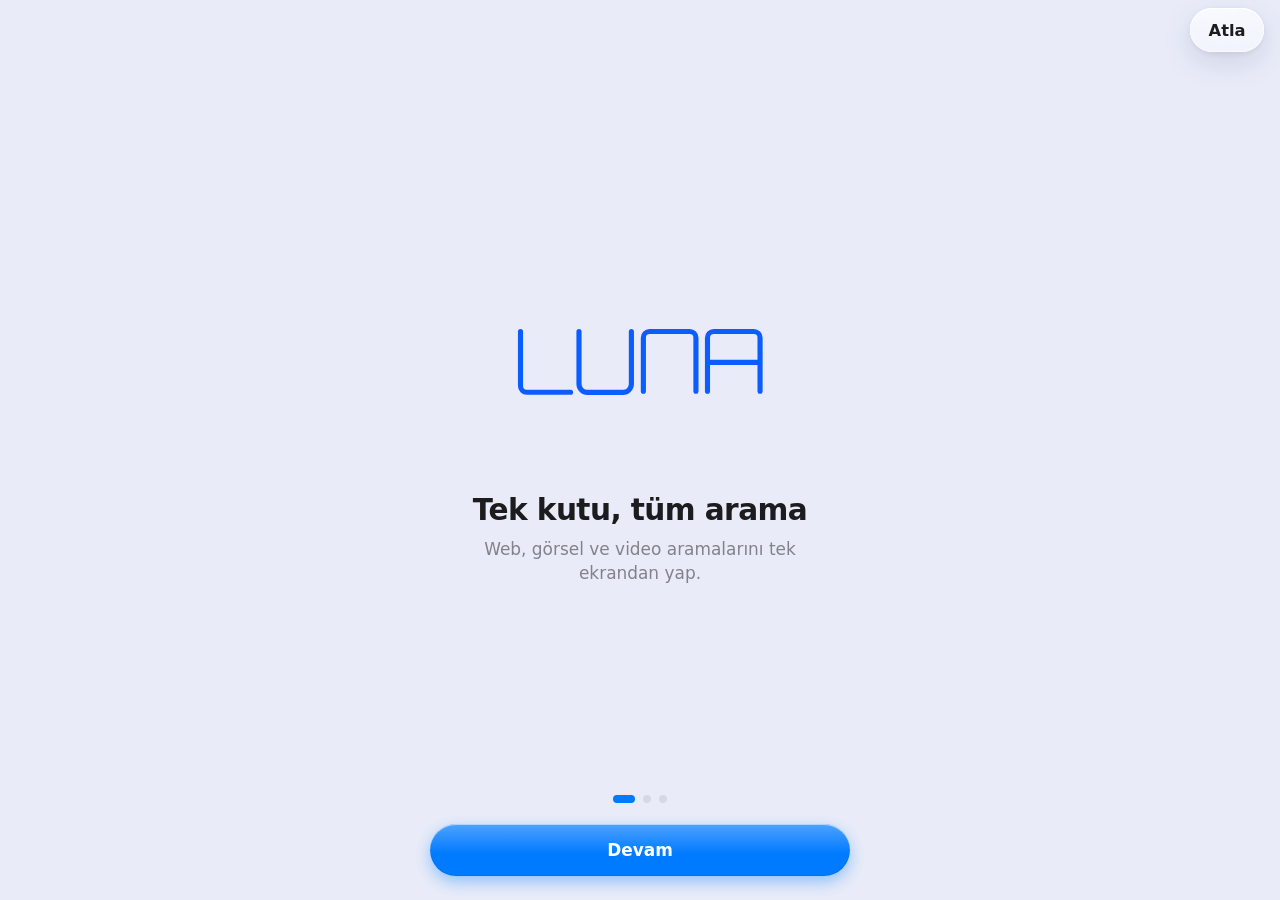
==== commit 647acd94: "Add files via upload" ====
--- a/index.html
+++ b/index.html
@@ -12,17 +12,28 @@
 <title>Luna</title>
 <link rel="manifest" href="manifest.webmanifest">
 <script src="config.js"></script>
-<script src="db-web.js"></script>
-<script src="db-url.js"></script>
-<script src="db-image.js"></script>
-<script src="db-video.js"></script>
-<script src="db-songs.js"></script>
-<script src="big-web.js"></script>
-<script src="big-image.js"></script>
-<script src="big-video.js"></script>
-<script src="big-url.js"></script>
-<link rel="apple-touch-icon" href="[data-uri]">
-<link rel="icon" href="[data-uri]">
+<script>window.LUNAI_DB=window.LUNAI_DB||{};LUNAI_DB.web="9|dolar kuru\n9|euro kuru\n9|altın fiyatları\n9|gram altın\n9|çeyrek altın\n9|canlı maç izle\n9|canlı skor\n9|hava durumu\n9|namaz vakitleri\n9|nöbetçi eczane\n9|whatsapp web\n9|instagram giriş\n9|facebook giriş\n9|e-devlet giriş\n9|hes kodu\n9|ehliyet randevu\n9|mhrs randevu\n9|sgk sorgulama\n9|borsa istanbul\n9|bitcoin fiyatı\n9|deprem son dakika\n9|son dakika haberler\n9|iftar vakti\n9|sahur vakti\n9|ramazan imsakiyesi\n9|kredi hesaplama\n9|kredi notu sorgulama\n9|iban sorgulama\n9|vergi borcu sorgulama\n9|trafik cezası sorgulama\n9|araç muayene randevu\n9|pasaport randevu\n9|kimlik randevu\n9|e-nabız giriş\n9|ales sonuçları\n9|yks sonuçları\n9|kpss sonuçları\n9|msü sonuçları\n9|e-okul giriş\n9|lgs sonuçları\n9|üniversite taban puanları\n9|yks puan hesaplama\n9|lgs puan hesaplama\n9|asgari ücret 2026\n9|memur maaş zammı\n9|emekli maaşı hesaplama\n9|sgk hizmet dökümü\n9|bağkur prim borcu\n9|kargo takip\n9|ptt kargo takip\n9|yurtiçi kargo takip\n9|aras kargo takip\n9|mng kargo takip\n9|trendyol sipariş takip\n9|hepsiburada sipariş takip\n9|thy bilet\n9|pegasus bilet\n9|otobüs bileti\n9|tren bileti\n9|ucuz uçak bileti\n9|iphone fiyatları\n9|samsung fiyatları\n9|ikinci el araba\n9|sahibinden araba\n9|kiralık daire\n9|satılık daire\n9|iş ilanları\n9|part time iş ilanları\n9|kpss tercih\n9|süper lig puan durumu\n9|süper lig fikstür\n9|şampiyonlar ligi\n9|uefa avrupa ligi\n9|milli maç\n9|nba skorları\n9|tenis canlı skor\n9|f1 yarış\n9|haftanın dizileri\n9|film önerileri\n9|dizi önerileri\n9|netflix dizileri\n9|yerli diziler\n9|yabancı diziler\n9|en iyi filmler\n9|komedi filmleri\n9|korku filmleri\n9|anime önerileri\n9|oyun önerileri\n9|pc oyun\n9|fortnite\n9|valorant\n9|pubg mobile\n9|minecraft\n9|roblox\n9|steam indirim\n9|ps5 fiyat\n9|xbox game pass\n9|telefon önerisi\n9|laptop önerisi\n9|en iyi telefon\n9|en iyi laptop\n9|çamaşır makinesi önerisi\n9|buzdolabı fiyatları\n9|klima fiyatları\n9|televizyon fiyatları\n9|robot süpürge\n9|airfryer tarifleri\n9|yemek tarifleri\n9|kek tarifi\n9|börek tarifi\n9|çorba tarifleri\n9|pilav tarifi\n9|tatlı tarifleri\n9|pasta tarifi\n9|mantı tarifi\n9|kurabiye tarifi\n9|diyet listesi\n9|kilo verme\n9|kalori hesaplama\n9|galatasaray maçı ne zaman\n9|boy kilo endeksi\n9|hamilelik hesaplama\n9|adet gecikmesi\n9|bebek isimleri\n9|erkek bebek isimleri\n9|kız bebek isimleri\n9|rüya tabirleri\n9|burç yorumları\n9|günlük burç yorumu\n9|haftalık burç yorumu\n9|yağmur duası\n9|ezan vakti\n9|kuran dinle\n9|yasin suresi\n9|galatasaray maç izle\n9|fenerbahçe maçı ne zaman\n9|ayetel kürsi\n9|cuma mesajları\n9|doğum günü mesajı\n9|anneler günü mesajları\n9|sevgililer günü hediye\n9|en güzel sözler\n9|aşk sözleri\n9|hesap makinesi\n9|saat kaç\n9|bugün günlerden ne\n9|tarih hesaplama\n9|yaş hesaplama\n9|çeviri\n9|ingilizce türkçe çeviri\n9|galatasaray kadrosu\n9|fenerbahçe maç izle\n9|beşiktaş maçı ne zaman\n9|türkçe ingilizce sözlük\n9|tdk sözlük\n9|eş anlamlı kelimeler\n9|zıt anlamlı kelimeler\n9|noktalama işaretleri\n9|matematik formülleri\n9|fizik formülleri\n9|twitter giriş\n9|kimya elementleri\n9|dünya nüfusu\n9|türkiye nüfusu\n9|türkiye haritası\n9|istanbul haritası\n9|ankara haritası\n9|whatsapp giriş\n9|yol tarifi\n9|instagram şifre sıfırlama\n9|galatasaray puan durumu\n9|fenerbahçe kadrosu\n9|beşiktaş maç izle\n9|trabzonspor maçı ne zaman\n9|yakınımdaki eczane\n9|yakınımdaki restoranlar\n9|yakınımdaki benzinlik\n9|akaryakıt fiyatları\n9|netflix giriş\n9|benzin fiyatları\n9|motorin fiyatı\n9|facebook şifre sıfırlama\n9|lpg fiyatı\n9|köprü otoyol ücretleri\n9|hgs bakiye sorgulama\n9|hgs yükleme\n9|spotify giriş\n9|ogs bakiye sorgulama\n9|e-fatura giriş\n9|twitter şifre sıfırlama\n9|e-arşiv fatura\n9|vergi dairesi\n9|gelir vergisi dilimleri\n9|galatasaray transfer haberleri\n9|fenerbahçe puan durumu\n9|beşiktaş kadrosu\n9|trabzonspor maç izle\n9|başakşehir maçı ne zaman\n9|kdv hesaplama\n9|trendyol giriş\n9|tapu sorgulama\n9|whatsapp şifre sıfırlama\n9|tapu harcı hesaplama\n9|kira artış oranı\n9|instagram müşteri hizmetleri\n9|kira sözleşmesi örneği\n9|dilekçe örneği\n9|hepsiburada giriş\n9|cv örneği\n9|iş başvuru dilekçesi\n9|netflix şifre sıfırlama\n9|istifa dilekçesi\n9|ödev yardımı\n9|facebook müşteri hizmetleri\n9|kitap önerileri\n9|en çok satan kitaplar\n9|n11 giriş\n9|kitap özetleri\n9|şiirler\n9|spotify şifre sıfırlama\n9|fenerbahçe transfer haberleri\n9|beşiktaş puan durumu\n9|trabzonspor kadrosu\n9|başakşehir maç izle\n9|konyaspor maçı ne zaman\n9|ünlü sözleri\n9|tarihte bugün\n9|twitter müşteri hizmetleri\n9|ilginç bilgiler\n9|komik videolar\n9|sahibinden giriş\n9|bilmeceler\n9|zeka soruları\n9|trendyol şifre sıfırlama\n9|kişilik testi\n9|whatsapp müşteri hizmetleri\n9|iq testi\n9|renk körlüğü testi\n9|instagram kampanyalar\n9|klavye hız testi\n9|internet hız testi\n9|hepsiburada şifre sıfırlama\n9|ip adresim\n9|şifre oluşturucu\n9|netflix müşteri hizmetleri\n9|pdf birleştir\n9|beşiktaş transfer haberleri\n9|trabzonspor puan durumu\n9|başakşehir kadrosu\n9|konyaspor maç izle\n9|sivasspor maçı ne zaman\n9|pdf word çevirici\n9|facebook kampanyalar\n9|turkcell giriş\n9|video indir\n9|youtube mp3\n9|n11 şifre sıfırlama\n9|resim küçültme\n9|arka plan silme\n9|adana hava durumu\n9|ankara hava durumu\n9|antalya hava durumu\n9|bursa hava durumu\n9|istanbul hava durumu\n9|izmir hava durumu\n9|spotify müşteri hizmetleri\n9|online fotoğraf düzenleme\n9|ücretsiz cv hazırlama\n9|vodafone giriş\n9|twitter kampanyalar\n9|sinema vizyondakiler\n9|sinema bileti\n9|sahibinden şifre sıfırlama\n9|konser biletleri\n9|trendyol müşteri hizmetleri\n9|tiyatro biletleri\n9|biletix\n9|whatsapp kampanyalar\n9|türk telekom giriş\n9|passo\n9|otel fiyatları\n9|instagram indir\n9|e-devlet şifre sıfırlama\n9|trabzonspor transfer haberleri\n9|başakşehir puan durumu\n9|konyaspor kadrosu\n9|sivasspor maç izle\n9|antalyaspor maçı ne zaman\n9|tatil önerileri\n9|erken rezervasyon tatil\n9|hepsiburada müşteri hizmetleri\n9|antalya otelleri\n9|bodrum otelleri\n9|netflix kampanyalar\n9|ziraat bankası giriş\n9|çeşme otelleri\n9|kapadokya balon\n9|facebook indir\n9|turkcell şifre sıfırlama\n9|gezilecek yerler\n9|yurtdışı vize\n9|n11 müşteri hizmetleri\n9|schengen vizesi\n9|ingiltere vizesi\n9|spotify kampanyalar\n9|garanti bbva giriş\n9|amerika vizesi\n9|pasaport harcı\n9|vodafone şifre sıfırlama\n9|twitter indir\n9|döviz kuru\n9|sahibinden müşteri hizmetleri\n9|sterlin kuru\n9|başakşehir transfer haberleri\n9|konyaspor puan durumu\n9|sivasspor kadrosu\n9|antalyaspor maç izle\n9|alanyaspor maçı ne zaman\n9|isviçre frangı\n9|trendyol kampanyalar\n9|iş bankası giriş\n9|rus rublesi\n9|bist 100\n9|whatsapp indir\n9|türk telekom şifre sıfırlama\n9|hisse senedi\n9|fon getirileri\n9|e-devlet müşteri hizmetleri\n9|altın alış satış\n9|gümüş fiyatı\n9|hepsiburada kampanyalar\n9|akbank giriş\n9|ons altın\n9|kripto para\n9|netflix indir\n9|ziraat bankası şifre sıfırlama\n9|ethereum fiyatı\n9|dogecoin\n9|turkcell müşteri hizmetleri\n9|binance\n9|btcturk\n9|yapı kredi giriş\n9|n11 kampanyalar\n9|paribu\n9|enflasyon oranı\n9|adana namaz vakitleri\n9|ankara namaz vakitleri\n9|antalya namaz vakitleri\n9|bursa namaz vakitleri\n9|istanbul namaz vakitleri\n9|izmir namaz vakitleri\n9|adana nöbetçi eczane\n9|ankara nöbetçi eczane\n9|antalya nöbetçi eczane\n9|bursa nöbetçi eczane\n9|istanbul nöbetçi eczane\n9|izmir nöbetçi eczane\n9|spotify indir\n9|garanti bbva şifre sıfırlama\n9|konyaspor transfer haberleri\n9|sivasspor puan durumu\n9|antalyaspor kadrosu\n9|alanyaspor maç izle\n9|kayserispor maçı ne zaman\n9|faiz oranları\n9|mevduat faizi\n9|vodafone müşteri hizmetleri\n9|kredi kartı başvurusu\n9|sahibinden kampanyalar\n9|halkbank giriş\n9|ihtiyaç kredisi\n9|konut kredisi\n9|trendyol indir\n9|iş bankası şifre sıfırlama\n9|taşıt kredisi\n9|sigorta sorgulama\n9|türk telekom müşteri hizmetleri\n9|kasko hesaplama\n9|trafik sigortası\n9|e-devlet kampanyalar\n9|vakıfbank giriş\n9|dask sorgulama\n9|sağlık sigortası\n9|hepsiburada indir\n9|akbank şifre sıfırlama\n9|özel hastane\n9|randevu al\n9|ziraat bankası müşteri hizmetleri\n9|diş hekimi\n9|sivasspor transfer haberleri\n9|antalyaspor puan durumu\n9|alanyaspor kadrosu\n9|kayserispor maç izle\n9|samsunspor maçı ne zaman\n9|göz doktoru\n9|balıkesir hava durumu\n9|diyarbakır hava durumu\n9|eskişehir hava durumu\n9|gaziantep hava durumu\n9|hatay hava durumu\n9|kayseri hava durumu\n9|kocaeli hava durumu\n9|konya hava durumu\n9|manisa hava durumu\n9|mersin hava durumu\n9|sakarya hava durumu\n9|samsun hava durumu\n9|şanlıurfa hava durumu\n9|trabzon hava durumu\n9|turkcell kampanyalar\n9|papara giriş\n9|psikolog\n9|diyetisyen\n9|yapı kredi şifre sıfırlama\n9|n11 indir\n9|baş ağrısı nedenleri\n9|grip belirtileri\n9|garanti bbva müşteri hizmetleri\n9|vitamin eksikliği\n9|vodafone kampanyalar\n9|tiktok giriş\n9|kolesterol düşürme\n9|tansiyon ölçümü\n9|sahibinden indir\n9|halkbank şifre sıfırlama\n9|şeker değerleri\n9|hamilelik belirtileri\n9|iş bankası müşteri hizmetleri\n9|bebek gelişimi\n9|çocuk oyunları\n9|youtube giriş\n9|türk telekom kampanyalar\n9|eğitici oyunlar\n9|okul tatil tarihi\n9|e-devlet indir\n9|vakıfbank şifre sıfırlama\n9|antalyaspor transfer haberleri\n9|alanyaspor puan durumu\n9|kayserispor kadrosu\n9|samsunspor maç izle\n9|göztepe maçı ne zaman\n9|karne günü\n9|sınav takvimi\n9|akbank müşteri hizmetleri\n9|ösym takvimi\n9|açık öğretim\n9|ziraat bankası kampanyalar\n9|gmail giriş\n9|aöf sınav giriş\n9|yurt başvurusu\n9|turkcell indir\n9|papara şifre sıfırlama\n9|kyk bursu\n9|burs başvurusu\n9|yapı kredi müşteri hizmetleri\n9|erasmus başvurusu\n9|garanti bbva kampanyalar\n9|vodafone indir\n9|tiktok şifre sıfırlama\n9|halkbank müşteri hizmetleri\n9|alanyaspor transfer haberleri\n9|kayserispor puan durumu\n9|samsunspor kadrosu\n9|göztepe maç izle\n9|iş bankası kampanyalar\n9|balıkesir namaz vakitleri\n9|diyarbakır namaz vakitleri\n9|eskişehir namaz vakitleri\n9|gaziantep namaz vakitleri\n9|hatay namaz vakitleri\n9|kayseri namaz vakitleri\n9|kocaeli namaz vakitleri\n9|konya namaz vakitleri\n9|manisa namaz vakitleri\n9|mersin namaz vakitleri\n9|sakarya namaz vakitleri\n9|samsun namaz vakitleri\n9|şanlıurfa namaz vakitleri\n9|trabzon namaz vakitleri\n9|balıkesir nöbetçi eczane\n9|diyarbakır nöbetçi eczane\n9|eskişehir nöbetçi eczane\n9|gaziantep nöbetçi eczane\n9|hatay nöbetçi eczane\n9|kayseri nöbetçi eczane\n9|kocaeli nöbetçi eczane\n9|konya nöbetçi eczane\n9|manisa nöbetçi eczane\n9|mersin nöbetçi eczane\n9|sakarya nöbetçi eczane\n9|samsun nöbetçi eczane\n9|şanlıurfa nöbetçi eczane\n9|trabzon nöbetçi eczane\n9|youtube şifre sıfırlama\n9|türk telekom indir\n9|vakıfbank müşteri hizmetleri\n9|akbank kampanyalar\n9|ziraat bankası indir\n9|gmail şifre sıfırlama\n9|papara müşteri hizmetleri\n9|yapı kredi kampanyalar\n9|garanti bbva indir\n9|kayserispor transfer haberleri\n9|samsunspor puan durumu\n9|göztepe kadrosu\n9|tiktok müşteri hizmetleri\n9|halkbank kampanyalar\n9|iş bankası indir\n9|youtube müşteri hizmetleri\n9|vakıfbank kampanyalar\n9|akbank indir\n9|gmail müşteri hizmetleri\n9|samsunspor transfer haberleri\n9|göztepe puan durumu\n9|papara kampanyalar\n9|yapı kredi indir\n9|adana gezilecek yerler\n9|ankara gezilecek yerler\n9|antalya gezilecek yerler\n9|bursa gezilecek yerler\n9|istanbul gezilecek yerler\n9|izmir gezilecek yerler\n9|tiktok kampanyalar\n9|halkbank indir\n9|youtube kampanyalar\n9|vakıfbank indir\n9|göztepe transfer haberleri\n9|gmail kampanyalar\n9|papara indir\n9|tiktok indir\n9|youtube indir\n9|balıkesir gezilecek yerler\n9|diyarbakır gezilecek yerler\n9|eskişehir gezilecek yerler\n9|gaziantep gezilecek yerler\n9|hatay gezilecek yerler\n9|kayseri gezilecek yerler\n9|kocaeli gezilecek yerler\n9|konya gezilecek yerler\n9|manisa gezilecek yerler\n9|mersin gezilecek yerler\n9|sakarya gezilecek yerler\n9|samsun gezilecek yerler\n9|şanlıurfa gezilecek yerler\n9|trabzon gezilecek yerler\n9|gmail indir\n9|adıyaman hava durumu\n9|afyonkarahisar hava durumu\n9|ağrı hava durumu\n9|aksaray hava durumu\n9|amasya hava durumu\n9|ardahan hava durumu\n9|artvin hava durumu\n9|aydın hava durumu\n9|bartın hava durumu\n9|batman hava durumu\n9|bayburt hava durumu\n9|bilecik hava durumu\n9|bingöl hava durumu\n9|bitlis hava durumu\n9|bolu hava durumu\n9|burdur hava durumu\n9|çanakkale hava durumu\n9|çankırı hava durumu\n9|çorum hava durumu\n9|denizli hava durumu\n9|düzce hava durumu\n9|edirne hava durumu\n9|elazığ hava durumu\n9|erzincan hava durumu\n9|erzurum hava durumu\n9|giresun hava durumu\n9|gümüşhane hava durumu\n9|hakkâri hava durumu\n9|ığdır hava durumu\n9|ısparta hava durumu\n9|kahramanmaraş hava durumu\n9|karabük hava durumu\n9|karaman hava durumu\n9|kars hava durumu\n9|kastamonu hava durumu\n9|kırıkkale hava durumu\n9|kırklareli hava durumu\n9|kırşehir hava durumu\n9|kilis hava durumu\n9|kütahya hava durumu\n9|malatya hava durumu\n9|mardin hava durumu\n9|muğla hava durumu\n9|muş hava durumu\n9|nevşehir hava durumu\n9|niğde hava durumu\n9|ordu hava durumu\n9|osmaniye hava durumu\n9|rize hava durumu\n9|siirt hava durumu\n9|sinop hava durumu\n9|sivas hava durumu\n9|şırnak hava durumu\n9|tekirdağ hava durumu\n9|tokat hava durumu\n9|tunceli hava durumu\n9|uşak hava durumu\n9|van hava durumu\n9|yalova hava durumu\n9|yozgat hava durumu\n9|zonguldak hava durumu\n9|adana belediyesi\n9|ankara belediyesi\n9|antalya belediyesi\n9|bursa belediyesi\n9|istanbul belediyesi\n9|izmir belediyesi\n9|adana valiliği\n9|ankara valiliği\n9|antalya valiliği\n9|bursa valiliği\n9|istanbul valiliği\n9|izmir valiliği\n9|adana emlak\n9|ankara emlak\n9|antalya emlak\n9|bursa emlak\n9|istanbul emlak\n9|izmir emlak\n9|adana ikinci el araba\n9|ankara ikinci el araba\n9|antalya ikinci el araba\n9|bursa ikinci el araba\n9|istanbul ikinci el araba\n9|izmir ikinci el araba\n9|adana iş ilanları\n9|ankara iş ilanları\n9|antalya iş ilanları\n9|bursa iş ilanları\n9|istanbul iş ilanları\n9|izmir iş ilanları\n9|adana kiralık daire\n9|ankara kiralık daire\n9|antalya kiralık daire\n9|bursa kiralık daire\n9|istanbul kiralık daire\n9|izmir kiralık daire\n9|adana satılık daire\n9|ankara satılık daire\n9|antalya satılık daire\n9|bursa satılık daire\n9|istanbul satılık daire\n9|izmir satılık daire\n9|adana otelleri\n9|ankara otelleri\n9|bursa otelleri\n9|istanbul otelleri\n9|izmir otelleri\n9|adana restoranları\n9|ankara restoranları\n9|antalya restoranları\n9|bursa restoranları\n9|istanbul restoranları\n9|izmir restoranları\n9|adana kafeleri\n9|ankara kafeleri\n9|antalya kafeleri\n9|bursa kafeleri\n9|istanbul kafeleri\n9|izmir kafeleri\n9|adana hastaneleri\n9|ankara hastaneleri\n9|antalya hastaneleri\n9|bursa hastaneleri\n9|istanbul hastaneleri\n9|izmir hastaneleri\n9|adana dershane\n9|ankara dershane\n9|antalya dershane\n9|bursa dershane\n9|istanbul dershane\n9|izmir dershane\n9|adana lise taban puanları\n9|ankara lise taban puanları\n9|antalya lise taban puanları\n9|bursa lise taban puanları\n9|istanbul lise taban puanları\n9|izmir lise taban puanları\n9|adana oto kiralama\n9|ankara oto kiralama\n9|antalya oto kiralama\n9|bursa oto kiralama\n9|istanbul oto kiralama\n9|izmir oto kiralama\n9|adana taksi\n9|ankara taksi\n9|antalya taksi\n9|bursa taksi\n9|istanbul taksi\n9|izmir taksi\n9|adana otobüs saatleri\n9|ankara otobüs saatleri\n9|antalya otobüs saatleri\n9|bursa otobüs saatleri\n9|istanbul otobüs saatleri\n9|izmir otobüs saatleri\n9|adana nüfusu\n9|ankara nüfusu\n9|antalya nüfusu\n9|bursa nüfusu\n9|istanbul nüfusu\n9|izmir nüfusu\n9|adana yüzölçümü\n9|ankara yüzölçümü\n9|antalya yüzölçümü\n9|bursa yüzölçümü\n9|istanbul yüzölçümü\n9|izmir yüzölçümü\n9|adana tarihi\n9|ankara tarihi\n9|antalya tarihi\n9|bursa tarihi\n9|istanbul tarihi\n9|izmir tarihi\n9|adana yemekleri\n9|ankara yemekleri\n9|antalya yemekleri\n9|bursa yemekleri\n9|istanbul yemekleri\n9|izmir yemekleri\n9|adana hakkında bilgi\n9|ankara hakkında bilgi\n9|antalya hakkında bilgi\n9|bursa hakkında bilgi\n9|istanbul hakkında bilgi\n9|izmir hakkında bilgi\n9|adana kaç km\n9|ankara kaç km\n9|antalya kaç km\n9|bursa kaç km\n9|istanbul kaç km\n9|izmir kaç km\n9|adana uçak bileti\n9|ankara uçak bileti\n9|antalya uçak bileti\n9|bursa uçak bileti\n9|istanbul uçak bileti\n9|izmir uçak bileti\n9|adana otobüs bileti\n9|ankara otobüs bileti\n9|antalya otobüs bileti\n9|bursa otobüs bileti\n9|istanbul otobüs bileti\n9|izmir otobüs bileti\n9|adana sahibinden\n9|ankara sahibinden\n9|antalya sahibinden\n9|bursa sahibinden\n9|istanbul sahibinden\n9|izmir sahibinden\n9|adana müze\n9|ankara müze\n9|antalya müze\n9|bursa müze\n9|istanbul müze\n9|izmir müze\n9|adana cami\n9|ankara cami\n9|antalya cami\n9|bursa cami\n9|istanbul cami\n9|izmir cami\n9|adana park\n9|ankara park\n9|antalya park\n9|bursa park\n9|istanbul park\n9|izmir park\n9|adana avm\n9|ankara avm\n9|antalya avm\n9|bursa avm\n9|istanbul avm\n9|izmir avm\n9|adana sinema\n9|ankara sinema\n9|antalya sinema\n9|bursa sinema\n9|istanbul sinema\n9|izmir sinema\n9|adana tiyatro\n9|ankara tiyatro\n9|antalya tiyatro\n9|bursa tiyatro\n9|istanbul tiyatro\n9|izmir tiyatro\n9|adana kargo şubesi\n9|ankara kargo şubesi\n9|antalya kargo şubesi\n9|bursa kargo şubesi\n9|istanbul kargo şubesi\n9|izmir kargo şubesi\n9|adana noter\n9|ankara noter\n9|antalya noter\n9|bursa noter\n9|istanbul noter\n9|izmir noter\n9|adana vergi dairesi\n9|ankara vergi dairesi\n9|antalya vergi dairesi\n9|bursa vergi dairesi\n9|istanbul vergi dairesi\n9|izmir vergi dairesi\n9|adana nüfus müdürlüğü\n9|ankara nüfus müdürlüğü\n9|antalya nüfus müdürlüğü\n9|bursa nüfus müdürlüğü\n9|istanbul nüfus müdürlüğü\n9|izmir nüfus müdürlüğü\n9|adana pasaport şubesi\n9|ankara pasaport şubesi\n9|antalya pasaport şubesi\n9|bursa pasaport şubesi\n9|istanbul pasaport şubesi\n9|izmir pasaport şubesi\n9|adana ehliyet sınav\n9|ankara ehliyet sınav\n9|antalya ehliyet sınav\n9|bursa ehliyet sınav\n9|istanbul ehliyet sınav\n9|izmir ehliyet sınav\n9|adana araç muayene\n9|ankara araç muayene\n9|antalya araç muayene\n9|bursa araç muayene\n9|istanbul araç muayene\n9|izmir araç muayene\n9|adana trafik tescil\n9|ankara trafik tescil\n9|antalya trafik tescil\n9|bursa trafik tescil\n9|istanbul trafik tescil\n9|izmir trafik tescil\n9|adana tapu müdürlüğü\n9|ankara tapu müdürlüğü\n9|antalya tapu müdürlüğü\n9|bursa tapu müdürlüğü\n9|istanbul tapu müdürlüğü\n9|izmir tapu müdürlüğü\n9|adana otogar\n9|ankara otogar\n9|antalya otogar\n9|bursa otogar\n9|istanbul otogar\n9|izmir otogar\n9|adana havalimanı\n9|ankara havalimanı\n9|antalya havalimanı\n9|bursa havalimanı\n9|istanbul havalimanı\n9|izmir havalimanı\n9|adana üniversitesi\n9|ankara üniversitesi\n9|antalya üniversitesi\n9|bursa üniversitesi\n9|istanbul üniversitesi\n9|izmir üniversitesi\n9|adana deprem\n9|ankara deprem\n9|antalya deprem\n9|bursa deprem\n9|istanbul deprem\n9|izmir deprem\n9|asgari ücret 2026 ne kadar\n9|asgari ücret 2026 başvuru\n9|asgari ücret 2026 ne zaman\n9|karne günü 2026\n9|karne günü 2027\n9|sınav takvimi 2026\n9|sınav takvimi 2027\n9|asgari ücret 2025\n9|asgari ücret 2025 ne zaman\n9|asgari ücret 2025 ne kadar\n9|asgari ücret 2025 sonuçları\n9|asgari ücret 2025 başvuru\n9|asgari ücret 2025 takvimi\n9|asgari ücret 2026 sonuçları\n9|asgari ücret 2026 takvimi\n9|asgari ücret 2027\n9|asgari ücret 2027 ne zaman\n9|asgari ücret 2027 ne kadar\n9|asgari ücret 2027 sonuçları\n9|asgari ücret 2027 başvuru\n9|asgari ücret 2027 takvimi\n9|emekli zammı 2025\n9|emekli zammı 2025 ne zaman\n9|emekli zammı 2025 ne kadar\n9|emekli zammı 2025 sonuçları\n9|emekli zammı 2025 başvuru\n9|emekli zammı 2025 takvimi\n9|emekli zammı 2026\n9|emekli zammı 2026 ne zaman\n9|emekli zammı 2026 ne kadar\n9|emekli zammı 2026 sonuçları\n9|emekli zammı 2026 başvuru\n9|emekli zammı 2026 takvimi\n9|emekli zammı 2027\n9|emekli zammı 2027 ne zaman\n9|emekli zammı 2027 ne kadar\n9|emekli zammı 2027 sonuçları\n9|emekli zammı 2027 başvuru\n9|emekli zammı 2027 takvimi\n9|memur zammı 2025\n9|memur zammı 2025 ne zaman\n9|memur zammı 2025 ne kadar\n9|memur zammı 2025 sonuçları\n9|memur zammı 2025 başvuru\n9|memur zammı 2025 takvimi\n9|memur zammı 2026\n9|memur zammı 2026 ne zaman\n9|memur zammı 2026 ne kadar\n9|memur zammı 2026 sonuçları\n9|memur zammı 2026 başvuru\n9|memur zammı 2026 takvimi\n9|memur zammı 2027\n9|memur zammı 2027 ne zaman\n9|memur zammı 2027 ne kadar\n9|memur zammı 2027 sonuçları\n9|memur zammı 2027 başvuru\n9|memur zammı 2027 takvimi\n9|kpss 2025\n9|kpss 2025 ne zaman\n9|kpss 2025 ne kadar\n9|kpss 2025 sonuçları\n9|kpss 2025 başvuru\n9|kpss 2025 takvimi\n9|kpss 2026\n9|kpss 2026 ne zaman\n9|kpss 2026 ne kadar\n9|kpss 2026 sonuçları\n9|kpss 2026 başvuru\n9|kpss 2026 takvimi\n9|kpss 2027\n9|kpss 2027 ne zaman\n9|kpss 2027 ne kadar\n9|kpss 2027 sonuçları\n9|kpss 2027 başvuru\n9|kpss 2027 takvimi\n9|yks 2025\n9|yks 2025 ne zaman\n9|yks 2025 ne kadar\n9|yks 2025 sonuçları\n9|yks 2025 başvuru\n9|yks 2025 takvimi\n9|yks 2026\n9|yks 2026 ne zaman\n9|yks 2026 ne kadar\n9|yks 2026 sonuçları\n9|yks 2026 başvuru\n9|yks 2026 takvimi\n9|yks 2027\n9|yks 2027 ne zaman\n9|yks 2027 ne kadar\n9|yks 2027 sonuçları\n9|yks 2027 başvuru\n9|yks 2027 takvimi\n9|lgs 2025\n9|lgs 2025 ne zaman\n9|lgs 2025 ne kadar\n9|lgs 2025 sonuçları\n9|lgs 2025 başvuru\n9|lgs 2025 takvimi\n9|lgs 2026\n9|lgs 2026 ne zaman\n9|lgs 2026 ne kadar\n9|lgs 2026 sonuçları\n9|lgs 2026 başvuru\n9|lgs 2026 takvimi\n9|lgs 2027\n9|lgs 2027 ne zaman\n9|lgs 2027 ne kadar\n9|lgs 2027 sonuçları\n9|lgs 2027 başvuru\n9|lgs 2027 takvimi\n9|ales 2025\n9|ales 2025 ne zaman\n9|ales 2025 ne kadar\n9|ales 2025 sonuçları\n9|ales 2025 başvuru\n9|ales 2025 takvimi\n9|ales 2026\n9|ales 2026 ne zaman\n9|ales 2026 ne kadar\n9|ales 2026 sonuçları\n9|ales 2026 başvuru\n9|ales 2026 takvimi\n9|ales 2027\n9|ales 2027 ne zaman\n9|ales 2027 ne kadar\n9|ales 2027 sonuçları\n9|ales 2027 başvuru\n9|ales 2027 takvimi\n9|dgs 2025\n9|dgs 2025 ne zaman\n9|dgs 2025 ne kadar\n9|dgs 2025 sonuçları\n9|dgs 2025 başvuru\n9|dgs 2025 takvimi\n9|dgs 2026\n9|dgs 2026 ne zaman\n9|dgs 2026 ne kadar\n9|dgs 2026 sonuçları\n9|dgs 2026 başvuru\n9|dgs 2026 takvimi\n9|dgs 2027\n9|dgs 2027 ne zaman\n9|dgs 2027 ne kadar\n9|dgs 2027 sonuçları\n9|dgs 2027 başvuru\n9|dgs 2027 takvimi\n9|msü 2025\n9|msü 2025 ne zaman\n9|msü 2025 ne kadar\n9|msü 2025 sonuçları\n9|msü 2025 başvuru\n9|msü 2025 takvimi\n9|msü 2026\n9|msü 2026 ne zaman\n9|msü 2026 ne kadar\n9|msü 2026 sonuçları\n9|msü 2026 başvuru\n9|msü 2026 takvimi\n9|msü 2027\n9|msü 2027 ne zaman\n9|msü 2027 ne kadar\n9|msü 2027 sonuçları\n9|msü 2027 başvuru\n9|msü 2027 takvimi\n9|ehliyet sınavı 2025\n9|ehliyet sınavı 2025 ne zaman\n9|ehliyet sınavı 2025 ne kadar\n9|ehliyet sınavı 2025 sonuçları\n9|ehliyet sınavı 2025 başvuru\n9|ehliyet sınavı 2025 takvimi\n9|ehliyet sınavı 2026\n9|ehliyet sınavı 2026 ne zaman\n9|ehliyet sınavı 2026 ne kadar\n9|ehliyet sınavı 2026 sonuçları\n9|ehliyet sınavı 2026 başvuru\n9|ehliyet sınavı 2026 takvimi\n9|ehliyet sınavı 2027\n9|ehliyet sınavı 2027 ne zaman\n9|ehliyet sınavı 2027 ne kadar\n9|ehliyet sınavı 2027 sonuçları\n9|ehliyet sınavı 2027 başvuru\n9|ehliyet sınavı 2027 takvimi\n9|okul açılış tarihi 2025\n9|okul açılış tarihi 2025 ne zaman\n9|okul açılış tarihi 2025 ne kadar\n9|okul açılış tarihi 2025 sonuçları\n9|okul açılış tarihi 2025 başvuru\n9|okul açılış tarihi 2025 takvimi\n9|okul açılış tarihi 2026\n9|okul açılış tarihi 2026 ne zaman\n9|okul açılış tarihi 2026 ne kadar\n9|okul açılış tarihi 2026 sonuçları\n9|okul açılış tarihi 2026 başvuru\n9|okul açılış tarihi 2026 takvimi\n9|okul açılış tarihi 2027\n9|okul açılış tarihi 2027 ne zaman\n9|okul açılış tarihi 2027 ne kadar\n9|okul açılış tarihi 2027 sonuçları\n9|okul açılış tarihi 2027 başvuru\n9|okul açılış tarihi 2027 takvimi\n9|karne günü 2025\n9|karne günü 2025 ne zaman\n9|karne günü 2025 ne kadar\n9|karne günü 2025 sonuçları\n9|karne günü 2025 başvuru\n9|karne günü 2025 takvimi\n9|karne günü 2026 ne zaman\n9|karne günü 2026 ne kadar\n9|karne günü 2026 sonuçları\n9|karne günü 2026 başvuru\n9|karne günü 2026 takvimi\n9|karne günü 2027 ne zaman\n9|karne günü 2027 ne kadar\n9|karne günü 2027 sonuçları\n9|karne günü 2027 başvuru\n9|karne günü 2027 takvimi\n9|resmi tatiller 2025\n9|resmi tatiller 2025 ne zaman\n9|resmi tatiller 2025 ne kadar\n9|resmi tatiller 2025 sonuçları\n9|resmi tatiller 2025 başvuru\n9|resmi tatiller 2025 takvimi\n9|resmi tatiller 2026\n9|resmi tatiller 2026 ne zaman\n9|resmi tatiller 2026 ne kadar\n9|resmi tatiller 2026 sonuçları\n9|resmi tatiller 2026 başvuru\n9|resmi tatiller 2026 takvimi\n9|resmi tatiller 2027\n9|resmi tatiller 2027 ne zaman\n9|resmi tatiller 2027 ne kadar\n9|resmi tatiller 2027 sonuçları\n9|resmi tatiller 2027 başvuru\n9|resmi tatiller 2027 takvimi\n9|bayram tatili 2025\n9|bayram tatili 2025 ne zaman\n9|bayram tatili 2025 ne kadar\n9|bayram tatili 2025 sonuçları\n9|bayram tatili 2025 başvuru\n9|bayram tatili 2025 takvimi\n9|bayram tatili 2026\n9|bayram tatili 2026 ne zaman\n9|bayram tatili 2026 ne kadar\n9|bayram tatili 2026 sonuçları\n9|bayram tatili 2026 başvuru\n9|bayram tatili 2026 takvimi\n9|bayram tatili 2027\n9|bayram tatili 2027 ne zaman\n9|bayram tatili 2027 ne kadar\n9|bayram tatili 2027 sonuçları\n9|bayram tatili 2027 başvuru\n9|bayram tatili 2027 takvimi\n9|yarıyıl tatili 2025\n9|yarıyıl tatili 2025 ne zaman\n9|yarıyıl tatili 2025 ne kadar\n9|yarıyıl tatili 2025 sonuçları\n9|yarıyıl tatili 2025 başvuru\n9|yarıyıl tatili 2025 takvimi\n9|yarıyıl tatili 2026\n9|yarıyıl tatili 2026 ne zaman\n9|yarıyıl tatili 2026 ne kadar\n9|yarıyıl tatili 2026 sonuçları\n9|yarıyıl tatili 2026 başvuru\n9|yarıyıl tatili 2026 takvimi\n9|yarıyıl tatili 2027\n9|yarıyıl tatili 2027 ne zaman\n9|yarıyıl tatili 2027 ne kadar\n9|yarıyıl tatili 2027 sonuçları\n9|yarıyıl tatili 2027 başvuru\n9|yarıyıl tatili 2027 takvimi\n9|sınav takvimi 2025\n9|sınav takvimi 2025 ne zaman\n9|sınav takvimi 2025 ne kadar\n9|sınav takvimi 2025 sonuçları\n9|sınav takvimi 2025 başvuru\n9|sınav takvimi 2025 takvimi\n9|sınav takvimi 2026 ne zaman\n9|sınav takvimi 2026 ne kadar\n9|sınav takvimi 2026 sonuçları\n9|sınav takvimi 2026 başvuru\n9|sınav takvimi 2026 takvimi\n9|sınav takvimi 2027 ne zaman\n9|sınav takvimi 2027 ne kadar\n9|sınav takvimi 2027 sonuçları\n9|sınav takvimi 2027 başvuru\n9|sınav takvimi 2027 takvimi\n9|burs sonuçları 2025\n9|burs sonuçları 2025 ne zaman\n9|burs sonuçları 2025 ne kadar\n9|burs sonuçları 2025 sonuçları\n9|burs sonuçları 2025 başvuru\n9|burs sonuçları 2025 takvimi\n9|burs sonuçları 2026\n9|burs sonuçları 2026 ne zaman\n9|burs sonuçları 2026 ne kadar\n9|burs sonuçları 2026 sonuçları\n9|burs sonuçları 2026 başvuru\n9|burs sonuçları 2026 takvimi\n9|burs sonuçları 2027\n9|burs sonuçları 2027 ne zaman\n9|burs sonuçları 2027 ne kadar\n9|burs sonuçları 2027 sonuçları\n9|burs sonuçları 2027 başvuru\n9|burs sonuçları 2027 takvimi\n9|kyk yurt sonuçları 2025\n9|kyk yurt sonuçları 2025 ne zaman\n9|kyk yurt sonuçları 2025 ne kadar\n9|kyk yurt sonuçları 2025 sonuçları\n9|kyk yurt sonuçları 2025 başvuru\n9|kyk yurt sonuçları 2025 takvimi\n9|kyk yurt sonuçları 2026\n9|kyk yurt sonuçları 2026 ne zaman\n9|kyk yurt sonuçları 2026 ne kadar\n9|kyk yurt sonuçları 2026 sonuçları\n9|kyk yurt sonuçları 2026 başvuru\n9|kyk yurt sonuçları 2026 takvimi\n9|kyk yurt sonuçları 2027\n9|kyk yurt sonuçları 2027 ne zaman\n9|kyk yurt sonuçları 2027 ne kadar\n9|kyk yurt sonuçları 2027 sonuçları\n9|kyk yurt sonuçları 2027 başvuru\n9|kyk yurt sonuçları 2027 takvimi\n9|iphone 15 fiyatı\n9|iphone 16 fiyatı\n9|iphone 17 fiyatı\n9|iphone 14 fiyatı\n9|adıyaman namaz vakitleri\n9|afyonkarahisar namaz vakitleri\n9|ağrı namaz vakitleri\n9|aksaray namaz vakitleri\n9|amasya namaz vakitleri\n9|ardahan namaz vakitleri\n9|artvin namaz vakitleri\n9|aydın namaz vakitleri\n9|bartın namaz vakitleri\n9|batman namaz vakitleri\n9|bayburt namaz vakitleri\n9|bilecik namaz vakitleri\n9|bingöl namaz vakitleri\n9|bitlis namaz vakitleri\n9|bolu namaz vakitleri\n9|burdur namaz vakitleri\n9|çanakkale namaz vakitleri\n9|çankırı namaz vakitleri\n9|çorum namaz vakitleri\n9|denizli namaz vakitleri\n9|düzce namaz vakitleri\n9|edirne namaz vakitleri\n9|elazığ namaz vakitleri\n9|erzincan namaz vakitleri\n9|erzurum namaz vakitleri\n9|giresun namaz vakitleri\n9|gümüşhane namaz vakitleri\n9|hakkâri namaz vakitleri\n9|ığdır namaz vakitleri\n9|ısparta namaz vakitleri\n9|kahramanmaraş namaz vakitleri\n9|karabük namaz vakitleri\n9|karaman namaz vakitleri\n9|kars namaz vakitleri\n9|kastamonu namaz vakitleri\n9|kırıkkale namaz vakitleri\n9|kırklareli namaz vakitleri\n9|kırşehir namaz vakitleri\n9|kilis namaz vakitleri\n9|kütahya namaz vakitleri\n9|malatya namaz vakitleri\n9|mardin namaz vakitleri\n9|muğla namaz vakitleri\n9|muş namaz vakitleri\n9|nevşehir namaz vakitleri\n9|niğde namaz vakitleri\n9|ordu namaz vakitleri\n9|osmaniye namaz vakitleri\n9|rize namaz vakitleri\n9|siirt namaz vakitleri\n9|sinop namaz vakitleri\n9|sivas namaz vakitleri\n9|şırnak namaz vakitleri\n9|tekirdağ namaz vakitleri\n9|tokat namaz vakitleri\n9|tunceli namaz vakitleri\n9|uşak namaz vakitleri\n9|van namaz vakitleri\n9|yalova namaz vakitleri\n9|yozgat namaz vakitleri\n9|zonguldak namaz vakitleri\n9|adıyaman nöbetçi eczane\n9|afyonkarahisar nöbetçi eczane\n9|ağrı nöbetçi eczane\n9|aksaray nöbetçi eczane\n9|amasya nöbetçi eczane\n9|ardahan nöbetçi eczane\n9|artvin nöbetçi eczane\n9|aydın nöbetçi eczane\n9|bartın nöbetçi eczane\n9|batman nöbetçi eczane\n9|bayburt nöbetçi eczane\n9|bilecik nöbetçi eczane\n9|bingöl nöbetçi eczane\n9|bitlis nöbetçi eczane\n9|bolu nöbetçi eczane\n9|burdur nöbetçi eczane\n9|çanakkale nöbetçi eczane\n9|çankırı nöbetçi eczane\n9|çorum nöbetçi eczane\n9|denizli nöbetçi eczane\n9|düzce nöbetçi eczane\n9|edirne nöbetçi eczane\n9|elazığ nöbetçi eczane\n9|erzincan nöbetçi eczane\n9|erzurum nöbetçi eczane\n9|giresun nöbetçi eczane\n9|gümüşhane nöbetçi eczane\n9|hakkâri nöbetçi eczane\n9|ığdır nöbetçi eczane\n9|ısparta nöbetçi eczane\n9|kahramanmaraş nöbetçi eczane\n9|karabük nöbetçi eczane\n9|karaman nöbetçi eczane\n9|kars nöbetçi eczane\n9|kastamonu nöbetçi eczane\n9|kırıkkale nöbetçi eczane\n9|kırklareli nöbetçi eczane\n9|kırşehir nöbetçi eczane\n9|kilis nöbetçi eczane\n9|kütahya nöbetçi eczane\n9|malatya nöbetçi eczane\n9|mardin nöbetçi eczane\n9|muğla nöbetçi eczane\n9|muş nöbetçi eczane\n9|nevşehir nöbetçi eczane\n9|niğde nöbetçi eczane\n9|ordu nöbetçi eczane\n9|osmaniye nöbetçi eczane\n9|rize nöbetçi eczane\n9|siirt nöbetçi eczane\n9|sinop nöbetçi eczane\n9|sivas nöbetçi eczane\n9|şırnak nöbetçi eczane\n9|tekirdağ nöbetçi eczane\n9|tokat nöbetçi eczane\n9|tunceli nöbetçi eczane\n9|uşak nöbetçi eczane\n9|van nöbetçi eczane\n9|yalova nöbetçi eczane\n9|yozgat nöbetçi eczane\n9|zonguldak nöbetçi eczane\n9|samsung galaxy s24 fiyatı\n9|iphone 15 fiyatları\n9|samsung galaxy s25 fiyatı\n9|iphone 16 fiyatları\n9|samsung galaxy a55 fiyatı\n9|iphone 17 fiyatları\n9|xiaomi redmi note 13 fiyatı\n9|iphone 14 fiyatları\n9|xiaomi 14 fiyatı\n9|samsung galaxy s24 fiyatları\n9|oppo reno fiyatı\n9|iphone 15 yorumları\n9|samsung galaxy s25 fiyatları\n9|realme gt fiyatı\n9|iphone 16 yorumları\n9|samsung galaxy a55 fiyatları\n9|honor magic fiyatı\n9|iphone 17 yorumları\n9|xiaomi redmi note 13 fiyatları\n9|huawei p60 fiyatı\n9|iphone 14 yorumları\n9|xiaomi 14 fiyatları\n9|tcl televizyon fiyatı\n9|samsung galaxy s24 yorumları\n9|oppo reno fiyatları\n9|vestel televizyon fiyatı\n9|iphone 15 özellikleri\n9|samsung galaxy s25 yorumları\n9|realme gt fiyatları\n9|samsung televizyon fiyatı\n9|iphone 16 özellikleri\n9|samsung galaxy a55 yorumları\n9|honor magic fiyatları\n9|lg televizyon fiyatı\n9|iphone 17 özellikleri\n9|xiaomi redmi note 13 yorumları\n9|huawei p60 fiyatları\n9|arçelik buzdolabı fiyatı\n9|iphone 14 özellikleri\n9|xiaomi 14 yorumları\n9|tcl televizyon fiyatları\n9|bosch çamaşır makinesi fiyatı\n9|samsung galaxy s24 özellikleri\n9|oppo reno yorumları\n9|vestel televizyon fiyatları\n9|beko bulaşık makinesi fiyatı\n9|balıkesir belediyesi\n9|diyarbakır belediyesi\n9|eskişehir belediyesi\n9|gaziantep belediyesi\n9|hatay belediyesi\n9|kayseri belediyesi\n9|kocaeli belediyesi\n9|konya belediyesi\n9|manisa belediyesi\n9|mersin belediyesi\n9|sakarya belediyesi\n9|samsun belediyesi\n9|şanlıurfa belediyesi\n9|trabzon belediyesi\n9|balıkesir valiliği\n9|diyarbakır valiliği\n9|eskişehir valiliği\n9|gaziantep valiliği\n9|hatay valiliği\n9|kayseri valiliği\n9|kocaeli valiliği\n9|konya valiliği\n9|manisa valiliği\n9|mersin valiliği\n9|sakarya valiliği\n9|samsun valiliği\n9|şanlıurfa valiliği\n9|trabzon valiliği\n9|balıkesir emlak\n9|diyarbakır emlak\n9|eskişehir emlak\n9|gaziantep emlak\n9|hatay emlak\n9|kayseri emlak\n9|kocaeli emlak\n9|konya emlak\n9|manisa emlak\n9|mersin emlak\n9|sakarya emlak\n9|samsun emlak\n9|şanlıurfa emlak\n9|trabzon emlak\n9|balıkesir ikinci el araba\n9|diyarbakır ikinci el araba\n9|eskişehir ikinci el araba\n9|gaziantep ikinci el araba\n9|hatay ikinci el araba\n9|kayseri ikinci el araba\n9|kocaeli ikinci el araba\n9|konya ikinci el araba\n9|manisa ikinci el araba\n9|mersin ikinci el araba\n9|sakarya ikinci el araba\n9|samsun ikinci el araba\n9|şanlıurfa ikinci el araba\n9|trabzon ikinci el araba\n9|balıkesir iş ilanları\n9|diyarbakır iş ilanları\n9|eskişehir iş ilanları\n9|gaziantep iş ilanları\n9|hatay iş ilanları\n9|kayseri iş ilanları\n9|kocaeli iş ilanları\n9|konya iş ilanları\n9|manisa iş ilanları\n9|mersin iş ilanları\n9|sakarya iş ilanları\n9|samsun iş ilanları\n9|şanlıurfa iş ilanları\n9|trabzon iş ilanları\n9|balıkesir kiralık daire\n9|diyarbakır kiralık daire\n9|eskişehir kiralık daire\n9|gaziantep kiralık daire\n9|hatay kiralık daire\n9|kayseri kiralık daire\n9|kocaeli kiralık daire\n9|konya kiralık daire\n9|manisa kiralık daire\n9|mersin kiralık daire\n9|sakarya kiralık daire\n9|samsun kiralık daire\n9|şanlıurfa kiralık daire\n9|trabzon kiralık daire\n9|balıkesir satılık daire\n9|diyarbakır satılık daire\n9|eskişehir satılık daire\n9|gaziantep satılık daire\n9|hatay satılık daire\n9|kayseri satılık daire\n9|kocaeli satılık daire\n9|konya satılık daire\n9|manisa satılık daire\n9|mersin satılık daire\n9|sakarya satılık daire\n9|samsun satılık daire\n9|şanlıurfa satılık daire\n9|trabzon satılık daire\n9|balıkesir otelleri\n9|diyarbakır otelleri\n9|eskişehir otelleri\n9|gaziantep otelleri\n9|hatay otelleri\n9|kayseri otelleri\n9|kocaeli otelleri\n9|konya otelleri\n9|manisa otelleri\n9|mersin otelleri\n9|sakarya otelleri\n9|samsun otelleri\n9|şanlıurfa otelleri\n9|trabzon otelleri\n9|balıkesir restoranları\n9|diyarbakır restoranları\n9|eskişehir restoranları\n9|gaziantep restoranları\n9|hatay restoranları\n9|kayseri restoranları\n9|kocaeli restoranları\n9|konya restoranları\n9|manisa restoranları\n9|mersin restoranları\n9|sakarya restoranları\n9|samsun restoranları\n9|şanlıurfa restoranları\n9|trabzon restoranları\n9|balıkesir kafeleri\n9|diyarbakır kafeleri\n9|eskişehir kafeleri\n9|gaziantep kafeleri\n9|hatay kafeleri\n9|kayseri kafeleri\n9|kocaeli kafeleri\n9|konya kafeleri\n9|manisa kafeleri\n9|mersin kafeleri\n9|sakarya kafeleri\n9|samsun kafeleri\n9|şanlıurfa kafeleri\n9|trabzon kafeleri\n9|balıkesir hastaneleri\n9|diyarbakır hastaneleri\n9|eskişehir hastaneleri\n9|gaziantep hastaneleri\n9|hatay hastaneleri\n9|kayseri hastaneleri\n9|kocaeli hastaneleri\n9|konya hastaneleri\n9|manisa hastaneleri\n9|mersin hastaneleri\n9|sakarya hastaneleri\n9|samsun hastaneleri\n9|şanlıurfa hastaneleri\n9|trabzon hastaneleri\n9|balıkesir dershane\n9|diyarbakır dershane\n9|eskişehir dershane\n9|gaziantep dershane\n9|hatay dershane\n9|kayseri dershane\n9|kocaeli dershane\n9|konya dershane\n9|manisa dershane\n9|mersin dershane\n9|sakarya dershane\n9|samsun dershane\n9|şanlıurfa dershane\n9|trabzon dershane\n9|balıkesir lise taban puanları\n9|diyarbakır lise taban puanları\n9|eskişehir lise taban puanları\n9|gaziantep lise taban puanları\n9|hatay lise taban puanları\n9|kayseri lise taban puanları\n9|kocaeli lise taban puanları\n9|konya lise taban puanları\n9|manisa lise taban puanları\n9|mersin lise taban puanları\n9|sakarya lise taban puanları\n9|samsun lise taban puanları\n9|şanlıurfa lise taban puanları\n9|trabzon lise taban puanları\n9|balıkesir oto kiralama\n9|diyarbakır oto kiralama\n9|eskişehir oto kiralama\n9|gaziantep oto kiralama\n9|hatay oto kiralama\n9|kayseri oto kiralama\n9|kocaeli oto kiralama\n9|konya oto kiralama\n9|manisa oto kiralama\n9|mersin oto kiralama\n9|sakarya oto kiralama\n9|samsun oto kiralama\n9|şanlıurfa oto kiralama\n9|trabzon oto kiralama\n9|balıkesir taksi\n9|diyarbakır taksi\n9|eskişehir taksi\n9|gaziantep taksi\n9|hatay taksi\n9|kayseri taksi\n9|kocaeli taksi\n9|konya taksi\n9|manisa taksi\n9|mersin taksi\n9|sakarya taksi\n9|samsun taksi\n9|şanlıurfa taksi\n9|trabzon taksi\n9|balıkesir otobüs saatleri\n9|diyarbakır otobüs saatleri\n9|eskişehir otobüs saatleri\n9|gaziantep otobüs saatleri\n9|hatay otobüs saatleri\n9|kayseri otobüs saatleri\n9|kocaeli otobüs saatleri\n9|konya otobüs saatleri\n9|manisa otobüs saatleri\n9|mersin otobüs saatleri\n9|sakarya otobüs saatleri\n9|samsun otobüs saatleri\n9|şanlıurfa otobüs saatleri\n9|trabzon otobüs saatleri\n9|balıkesir nüfusu\n9|diyarbakır nüfusu\n9|eskişehir nüfusu\n9|gaziantep nüfusu\n9|hatay nüfusu\n9|kayseri nüfusu\n9|kocaeli nüfusu\n9|konya nüfusu\n9|manisa nüfusu\n9|mersin nüfusu\n9|sakarya nüfusu\n9|samsun nüfusu\n9|şanlıurfa nüfusu\n9|trabzon nüfusu\n9|balıkesir yüzölçümü\n9|diyarbakır yüzölçümü\n9|eskişehir yüzölçümü\n9|gaziantep yüzölçümü\n9|hatay yüzölçümü\n9|kayseri yüzölçümü\n9|kocaeli yüzölçümü\n9|konya yüzölçümü\n9|manisa yüzölçümü\n9|mersin yüzölçümü\n9|sakarya yüzölçümü\n9|samsun yüzölçümü\n9|şanlıurfa yüzölçümü\n9|trabzon yüzölçümü\n9|balıkesir tarihi\n9|diyarbakır tarihi\n9|eskişehir tarihi\n9|gaziantep tarihi\n9|hatay tarihi\n9|kayseri tarihi\n9|kocaeli tarihi\n9|konya tarihi\n9|manisa tarihi\n9|mersin tarihi\n9|sakarya tarihi\n9|samsun tarihi\n9|şanlıurfa tarihi\n9|trabzon tarihi\n9|balıkesir yemekleri\n9|diyarbakır yemekleri\n9|eskişehir yemekleri\n9|gaziantep yemekleri\n9|hatay yemekleri\n9|kayseri yemekleri\n9|kocaeli yemekleri\n9|konya yemekleri\n9|manisa yemekleri\n9|mersin yemekleri\n9|sakarya yemekleri\n9|samsun yemekleri\n9|şanlıurfa yemekleri\n9|trabzon yemekleri\n9|balıkesir hakkında bilgi\n9|diyarbakır hakkında bilgi\n9|eskişehir hakkında bilgi\n9|gaziantep hakkında bilgi\n9|hatay hakkında bilgi\n9|kayseri hakkında bilgi\n9|kocaeli hakkında bilgi\n9|konya hakkında bilgi\n9|manisa hakkında bilgi\n9|mersin hakkında bilgi\n9|sakarya hakkında bilgi\n9|samsun hakkında bilgi\n9|şanlıurfa hakkında bilgi\n9|trabzon hakkında bilgi\n9|balıkesir kaç km\n9|diyarbakır kaç km\n9|eskişehir kaç km\n9|gaziantep kaç km\n9|hatay kaç km\n9|kayseri kaç km\n9|kocaeli kaç km\n9|konya kaç km\n9|manisa kaç km\n9|mersin kaç km\n9|sakarya kaç km\n9|samsun kaç km\n9|şanlıurfa kaç km\n9|trabzon kaç km\n9|balıkesir uçak bileti\n9|diyarbakır uçak bileti\n9|eskişehir uçak bileti\n9|gaziantep uçak bileti\n9|hatay uçak bileti\n9|kayseri uçak bileti\n9|kocaeli uçak bileti\n9|konya uçak bileti\n9|manisa uçak bileti\n9|mersin uçak bileti\n9|sakarya uçak bileti\n9|samsun uçak bileti\n9|şanlıurfa uçak bileti\n9|trabzon uçak bileti\n9|balıkesir otobüs bileti\n9|diyarbakır otobüs bileti\n9|eskişehir otobüs bileti\n9|gaziantep otobüs bileti\n9|hatay otobüs bileti\n9|kayseri otobüs bileti\n9|kocaeli otobüs bileti\n9|konya otobüs bileti\n9|manisa otobüs bileti\n9|mersin otobüs bileti\n9|sakarya otobüs bileti\n9|samsun otobüs bileti\n9|şanlıurfa otobüs bileti\n9|trabzon otobüs bileti\n9|balıkesir sahibinden\n9|diyarbakır sahibinden\n9|eskişehir sahibinden\n9|gaziantep sahibinden\n9|hatay sahibinden\n9|kayseri sahibinden\n9|kocaeli sahibinden\n9|konya sahibinden\n9|manisa sahibinden\n9|mersin sahibinden\n9|sakarya sahibinden\n9|samsun sahibinden\n9|şanlıurfa sahibinden\n9|trabzon sahibinden\n9|balıkesir müze\n9|diyarbakır müze\n9|eskişehir müze\n9|gaziantep müze\n9|hatay müze\n9|kayseri müze\n9|kocaeli müze\n9|konya müze\n9|manisa müze\n9|mersin müze\n9|sakarya müze\n9|samsun müze\n9|şanlıurfa müze\n9|trabzon müze\n9|balıkesir cami\n9|diyarbakır cami\n9|eskişehir cami\n9|gaziantep cami\n9|hatay cami\n9|kayseri cami\n9|kocaeli cami\n9|konya cami\n9|manisa cami\n9|mersin cami\n9|sakarya cami\n9|samsun cami\n9|şanlıurfa cami\n9|trabzon cami\n9|balıkesir park\n9|diyarbakır park\n9|eskişehir park\n9|gaziantep park\n9|hatay park\n9|kayseri park\n9|kocaeli park\n9|konya park\n9|manisa park\n9|mersin park\n9|sakarya park\n9|samsun park\n9|şanlıurfa park\n9|trabzon park\n9|balıkesir avm\n9|diyarbakır avm\n9|eskişehir avm\n9|gaziantep avm\n9|hatay avm\n9|kayseri avm\n9|kocaeli avm\n9|konya avm\n9|manisa avm\n9|mersin avm\n9|sakarya avm\n9|samsun avm\n9|şanlıurfa avm\n9|trabzon avm\n9|balıkesir sinema\n9|diyarbakır sinema\n8|eskişehir sinema\n8|gaziantep sinema\n8|hatay sinema\n8|kayseri sinema\n8|kocaeli sinema\n8|konya sinema\n8|manisa sinema\n8|mersin sinema\n8|sakarya sinema\n8|samsun sinema\n8|şanlıurfa sinema\n8|trabzon sinema\n8|balıkesir tiyatro\n8|diyarbakır tiyatro\n8|eskişehir tiyatro\n8|gaziantep tiyatro\n8|hatay tiyatro\n8|kayseri tiyatro\n8|kocaeli tiyatro\n8|konya tiyatro\n8|manisa tiyatro\n8|mersin tiyatro\n8|sakarya tiyatro\n8|samsun tiyatro\n8|şanlıurfa tiyatro\n8|trabzon tiyatro\n8|balıkesir kargo şubesi\n8|diyarbakır kargo şubesi\n8|eskişehir kargo şubesi\n8|gaziantep kargo şubesi\n8|hatay kargo şubesi\n8|kayseri kargo şubesi\n8|kocaeli kargo şubesi\n8|konya kargo şubesi\n8|manisa kargo şubesi\n8|mersin kargo şubesi\n8|sakarya kargo şubesi\n8|samsun kargo şubesi\n8|şanlıurfa kargo şubesi\n8|trabzon kargo şubesi\n8|balıkesir noter\n8|diyarbakır noter\n8|eskişehir noter\n8|gaziantep noter\n8|hatay noter\n8|kayseri noter\n8|kocaeli noter\n8|konya noter\n8|manisa noter\n8|mersin noter\n8|sakarya noter\n8|samsun noter\n8|şanlıurfa noter\n8|trabzon noter\n8|balıkesir vergi dairesi\n8|diyarbakır vergi dairesi\n8|eskişehir vergi dairesi\n8|gaziantep vergi dairesi\n8|hatay vergi dairesi\n8|kayseri vergi dairesi\n8|kocaeli vergi dairesi\n8|konya vergi dairesi\n8|manisa vergi dairesi\n8|mersin vergi dairesi\n8|sakarya vergi dairesi\n8|samsun vergi dairesi\n8|şanlıurfa vergi dairesi\n8|trabzon vergi dairesi\n8|balıkesir nüfus müdürlüğü\n8|diyarbakır nüfus müdürlüğü\n8|eskişehir nüfus müdürlüğü\n8|gaziantep nüfus müdürlüğü\n8|hatay nüfus müdürlüğü\n8|kayseri nüfus müdürlüğü\n8|kocaeli nüfus müdürlüğü\n8|konya nüfus müdürlüğü\n8|manisa nüfus müdürlüğü\n8|mersin nüfus müdürlüğü\n8|sakarya nüfus müdürlüğü\n8|samsun nüfus müdürlüğü\n8|şanlıurfa nüfus müdürlüğü\n8|trabzon nüfus müdürlüğü\n8|balıkesir pasaport şubesi\n8|diyarbakır pasaport şubesi\n8|eskişehir pasaport şubesi\n8|gaziantep pasaport şubesi\n8|hatay pasaport şubesi\n8|kayseri pasaport şubesi\n8|kocaeli pasaport şubesi\n8|konya pasaport şubesi\n8|manisa pasaport şubesi\n8|mersin pasaport şubesi\n8|sakarya pasaport şubesi\n8|samsun pasaport şubesi\n8|şanlıurfa pasaport şubesi\n8|trabzon pasaport şubesi\n8|balıkesir ehliyet sınav\n8|diyarbakır ehliyet sınav\n8|eskişehir ehliyet sınav\n8|gaziantep ehliyet sınav\n8|hatay ehliyet sınav\n8|kayseri ehliyet sınav\n8|kocaeli ehliyet sınav\n8|konya ehliyet sınav\n8|manisa ehliyet sınav\n8|mersin ehliyet sınav\n8|sakarya ehliyet sınav\n8|samsun ehliyet sınav\n8|şanlıurfa ehliyet sınav\n8|trabzon ehliyet sınav\n8|balıkesir araç muayene\n8|diyarbakır araç muayene\n8|eskişehir araç muayene\n8|gaziantep araç muayene\n8|hatay araç muayene\n8|kayseri araç muayene\n8|kocaeli araç muayene\n8|konya araç muayene\n8|manisa araç muayene\n8|mersin araç muayene\n8|sakarya araç muayene\n8|samsun araç muayene\n8|şanlıurfa araç muayene\n8|trabzon araç muayene\n8|balıkesir trafik tescil\n8|diyarbakır trafik tescil\n8|eskişehir trafik tescil\n8|gaziantep trafik tescil\n8|hatay trafik tescil\n8|kayseri trafik tescil\n8|kocaeli trafik tescil\n8|konya trafik tescil\n8|manisa trafik tescil\n8|mersin trafik tescil\n8|sakarya trafik tescil\n8|samsun trafik tescil\n8|şanlıurfa trafik tescil\n8|trabzon trafik tescil\n8|balıkesir tapu müdürlüğü\n8|diyarbakır tapu müdürlüğü\n8|eskişehir tapu müdürlüğü\n8|gaziantep tapu müdürlüğü\n8|hatay tapu müdürlüğü\n8|kayseri tapu müdürlüğü\n8|kocaeli tapu müdürlüğü\n8|konya tapu müdürlüğü\n8|manisa tapu müdürlüğü\n8|mersin tapu müdürlüğü\n8|sakarya tapu müdürlüğü\n8|samsun tapu müdürlüğü\n8|şanlıurfa tapu müdürlüğü\n8|trabzon tapu müdürlüğü\n8|iphone 15 ikinci el\n8|samsung galaxy s25 özellikleri\n8|realme gt yorumları\n8|samsung televizyon fiyatları\n8|dyson süpürge fiyatı\n8|iphone 16 ikinci el\n8|samsung galaxy a55 özellikleri\n8|honor magic yorumları\n8|lg televizyon fiyatları\n8|xiaomi robot süpürge fiyatı\n8|iphone 17 ikinci el\n8|xiaomi redmi note 13 özellikleri\n8|huawei p60 yorumları\n8|arçelik buzdolabı fiyatları\n8|airpods fiyatı\n8|iphone 14 ikinci el\n8|xiaomi 14 özellikleri\n8|tcl televizyon yorumları\n8|bosch çamaşır makinesi fiyatları\n8|apple watch fiyatı\n8|samsung galaxy s24 ikinci el\n8|oppo reno özellikleri\n8|vestel televizyon yorumları\n8|beko bulaşık makinesi fiyatları\n8|ipad fiyatı\n8|iphone 15 en ucuz\n8|samsung galaxy s25 ikinci el\n8|realme gt özellikleri\n8|samsung televizyon yorumları\n8|dyson süpürge fiyatları\n8|macbook air fiyatı\n8|iphone 16 en ucuz\n8|samsung galaxy a55 ikinci el\n8|honor magic özellikleri\n8|lg televizyon yorumları\n8|xiaomi robot süpürge fiyatları\n8|macbook pro fiyatı\n8|iphone 17 en ucuz\n8|xiaomi redmi note 13 ikinci el\n8|huawei p60 özellikleri\n8|arçelik buzdolabı yorumları\n8|airpods fiyatları\n8|lenovo laptop fiyatı\n8|balıkesir otogar\n8|diyarbakır otogar\n8|eskişehir otogar\n8|gaziantep otogar\n8|hatay otogar\n8|kayseri otogar\n8|kocaeli otogar\n8|konya otogar\n8|manisa otogar\n8|mersin otogar\n8|sakarya otogar\n8|samsun otogar\n8|şanlıurfa otogar\n8|trabzon otogar\n8|balıkesir havalimanı\n8|diyarbakır havalimanı\n8|eskişehir havalimanı\n8|gaziantep havalimanı\n8|hatay havalimanı\n8|kayseri havalimanı\n8|kocaeli havalimanı\n8|konya havalimanı\n8|manisa havalimanı\n8|mersin havalimanı\n8|sakarya havalimanı\n8|samsun havalimanı\n8|şanlıurfa havalimanı\n8|trabzon havalimanı\n8|balıkesir üniversitesi\n8|diyarbakır üniversitesi\n8|eskişehir üniversitesi\n8|gaziantep üniversitesi\n8|hatay üniversitesi\n8|kayseri üniversitesi\n8|kocaeli üniversitesi\n8|konya üniversitesi\n8|manisa üniversitesi\n8|mersin üniversitesi\n8|sakarya üniversitesi\n8|samsun üniversitesi\n8|şanlıurfa üniversitesi\n8|trabzon üniversitesi\n8|balıkesir deprem\n8|diyarbakır deprem\n8|eskişehir deprem\n8|gaziantep deprem\n8|hatay deprem\n8|kayseri deprem\n8|kocaeli deprem\n8|konya deprem\n8|manisa deprem\n8|mersin deprem\n8|sakarya deprem\n8|samsun deprem\n8|şanlıurfa deprem\n8|trabzon deprem\n8|iphone 14 en ucuz\n8|xiaomi 14 ikinci el\n8|tcl televizyon özellikleri\n8|bosch çamaşır makinesi yorumları\n8|apple watch fiyatları\n8|asus laptop fiyatı\n8|samsung galaxy s24 en ucuz\n8|oppo reno ikinci el\n8|vestel televizyon özellikleri\n8|beko bulaşık makinesi yorumları\n8|ipad fiyatları\n8|monster laptop fiyatı\n8|iphone 15 kampanya\n8|samsung galaxy s25 en ucuz\n8|realme gt ikinci el\n8|samsung televizyon özellikleri\n8|dyson süpürge yorumları\n8|macbook air fiyatları\n8|hp laptop fiyatı\n8|iphone 16 kampanya\n8|samsung galaxy a55 en ucuz\n8|honor magic ikinci el\n8|lg televizyon özellikleri\n8|xiaomi robot süpürge yorumları\n8|macbook pro fiyatları\n8|playstation 5 fiyatı\n8|iphone 17 kampanya\n8|xiaomi redmi note 13 en ucuz\n8|huawei p60 ikinci el\n8|arçelik buzdolabı özellikleri\n8|airpods yorumları\n8|lenovo laptop fiyatları\n8|xbox series x fiyatı\n8|iphone 14 kampanya\n8|xiaomi 14 en ucuz\n8|tcl televizyon ikinci el\n8|bosch çamaşır makinesi özellikleri\n8|apple watch yorumları\n8|asus laptop fiyatları\n8|nintendo switch fiyatı\n8|samsung galaxy s24 kampanya\n8|oppo reno en ucuz\n8|vestel televizyon ikinci el\n8|beko bulaşık makinesi özellikleri\n8|ipad yorumları\n8|monster laptop fiyatları\n8|renault clio fiyatı\n8|iphone 15 taksit\n8|samsung galaxy s25 kampanya\n8|realme gt en ucuz\n8|samsung televizyon ikinci el\n8|dyson süpürge özellikleri\n8|macbook air yorumları\n8|hp laptop fiyatları\n8|fiat egea fiyatı\n8|iphone 16 taksit\n8|samsung galaxy a55 kampanya\n8|honor magic en ucuz\n8|lg televizyon ikinci el\n8|xiaomi robot süpürge özellikleri\n8|macbook pro yorumları\n8|playstation 5 fiyatları\n8|toyota corolla fiyatı\n8|iphone 17 taksit\n8|xiaomi redmi note 13 kampanya\n8|huawei p60 en ucuz\n8|arçelik buzdolabı ikinci el\n8|airpods özellikleri\n8|lenovo laptop yorumları\n8|xbox series x fiyatları\n8|volkswagen passat fiyatı\n8|iphone 14 taksit\n8|xiaomi 14 kampanya\n8|tcl televizyon en ucuz\n8|bosch çamaşır makinesi ikinci el\n8|apple watch özellikleri\n8|asus laptop yorumları\n8|nintendo switch fiyatları\n8|volkswagen golf fiyatı\n8|samsung galaxy s24 taksit\n8|oppo reno kampanya\n8|vestel televizyon en ucuz\n8|beko bulaşık makinesi ikinci el\n8|ipad özellikleri\n8|monster laptop yorumları\n8|renault clio fiyatları\n8|ford focus fiyatı\n8|iphone 15 nerede satılır\n8|samsung galaxy s25 taksit\n8|realme gt kampanya\n8|samsung televizyon en ucuz\n8|dyson süpürge ikinci el\n8|macbook air özellikleri\n8|hp laptop yorumları\n8|fiat egea fiyatları\n8|honda civic fiyatı\n8|dolar kuru nedir\n8|euro kuru nedir\n8|altın fiyatları nedir\n8|gram altın nedir\n8|çeyrek altın nedir\n8|canlı maç izle nedir\n8|canlı skor nedir\n8|hava durumu nedir\n8|namaz vakitleri nedir\n8|nöbetçi eczane nedir\n8|iphone 16 nerede satılır\n8|samsung galaxy a55 taksit\n8|honor magic kampanya\n8|lg televizyon en ucuz\n8|xiaomi robot süpürge ikinci el\n8|macbook pro özellikleri\n8|playstation 5 yorumları\n8|toyota corolla fiyatları\n8|hyundai i20 fiyatı\n8|whatsapp web nedir\n8|instagram giriş nedir\n8|facebook giriş nedir\n8|e-devlet giriş nedir\n8|hes kodu nedir\n8|ehliyet randevu nedir\n8|mhrs randevu nedir\n8|sgk sorgulama nedir\n8|borsa istanbul nedir\n8|bitcoin fiyatı nedir\n8|iphone 17 nerede satılır\n8|xiaomi redmi note 13 taksit\n8|huawei p60 kampanya\n8|arçelik buzdolabı en ucuz\n8|airpods ikinci el\n8|lenovo laptop özellikleri\n8|xbox series x yorumları\n8|volkswagen passat fiyatları\n8|dacia duster fiyatı\n8|deprem son dakika nedir\n8|son dakika haberler nedir\n8|iftar vakti nedir\n8|sahur vakti nedir\n8|ramazan imsakiyesi nedir\n8|kredi hesaplama nedir\n8|kredi notu sorgulama nedir\n8|iban sorgulama nedir\n8|vergi borcu sorgulama nedir\n8|trafik cezası sorgulama nedir\n8|iphone 14 nerede satılır\n8|xiaomi 14 taksit\n8|tcl televizyon kampanya\n8|bosch çamaşır makinesi en ucuz\n8|apple watch ikinci el\n8|asus laptop özellikleri\n8|nintendo switch yorumları\n8|volkswagen golf fiyatları\n8|togg t10x fiyatı\n8|araç muayene randevu nedir\n8|pasaport randevu nedir\n8|kimlik randevu nedir\n8|e-nabız giriş nedir\n8|ales sonuçları nedir\n8|yks sonuçları nedir\n8|kpss sonuçları nedir\n8|msü sonuçları nedir\n8|e-okul giriş nedir\n8|lgs sonuçları nedir\n8|samsung galaxy s24 nerede satılır\n8|oppo reno taksit\n8|vestel televizyon kampanya\n8|beko bulaşık makinesi en ucuz\n8|ipad ikinci el\n8|monster laptop özellikleri\n8|renault clio yorumları\n8|ford focus fiyatları\n8|bmw 3 serisi fiyatı\n8|dolar kuru nasıl yapılır\n8|üniversite taban puanları nedir\n8|euro kuru nasıl yapılır\n8|yks puan hesaplama nedir\n8|altın fiyatları nasıl yapılır\n8|lgs puan hesaplama nedir\n8|gram altın nasıl yapılır\n8|asgari ücret 2026 nedir\n8|çeyrek altın nasıl yapılır\n8|memur maaş zammı nedir\n8|canlı maç izle nasıl yapılır\n8|emekli maaşı hesaplama nedir\n8|canlı skor nasıl yapılır\n8|sgk hizmet dökümü nedir\n8|hava durumu nasıl yapılır\n8|bağkur prim borcu nedir\n8|namaz vakitleri nasıl yapılır\n8|kargo takip nedir\n8|nöbetçi eczane nasıl yapılır\n8|ptt kargo takip nedir\n8|iphone 15 karşılaştırma\n8|samsung galaxy s25 nerede satılır\n8|realme gt taksit\n8|samsung televizyon kampanya\n8|dyson süpürge en ucuz\n8|macbook air ikinci el\n8|hp laptop özellikleri\n8|fiat egea yorumları\n8|honda civic fiyatları\n8|mercedes c serisi fiyatı\n8|whatsapp web nasıl yapılır\n8|yurtiçi kargo takip nedir\n8|instagram giriş nasıl yapılır\n8|aras kargo takip nedir\n8|facebook giriş nasıl yapılır\n8|mng kargo takip nedir\n8|e-devlet giriş nasıl yapılır\n8|trendyol sipariş takip nedir\n8|hes kodu nasıl yapılır\n8|hepsiburada sipariş takip nedir\n8|ehliyet randevu nasıl yapılır\n8|thy bilet nedir\n8|mhrs randevu nasıl yapılır\n8|pegasus bilet nedir\n8|sgk sorgulama nasıl yapılır\n8|otobüs bileti nedir\n8|borsa istanbul nasıl yapılır\n8|tren bileti nedir\n8|bitcoin fiyatı nasıl yapılır\n8|ucuz uçak bileti nedir\n8|deprem son dakika nasıl yapılır\n8|iphone 16 karşılaştırma\n8|samsung galaxy a55 nerede satılır\n8|honor magic taksit\n8|lg televizyon kampanya\n8|xiaomi robot süpürge en ucuz\n8|macbook pro ikinci el\n8|playstation 5 özellikleri\n8|toyota corolla yorumları\n8|hyundai i20 fiyatları\n8|audi a3 fiyatı\n8|iphone fiyatları nedir\n8|son dakika haberler nasıl yapılır\n8|samsung fiyatları nedir\n8|iftar vakti nasıl yapılır\n8|ikinci el araba nedir\n8|sahur vakti nasıl yapılır\n8|sahibinden araba nedir\n8|ramazan imsakiyesi nasıl yapılır\n8|kiralık daire nedir\n8|kredi hesaplama nasıl yapılır\n8|satılık daire nedir\n8|kredi notu sorgulama nasıl yapılır\n8|iş ilanları nedir\n8|iban sorgulama nasıl yapılır\n8|part time iş ilanları nedir\n8|vergi borcu sorgulama nasıl yapılır\n8|kpss tercih nedir\n8|trafik cezası sorgulama nasıl yapılır\n8|süper lig puan durumu nedir\n8|iphone 17 karşılaştırma\n8|xiaomi redmi note 13 nerede satılır\n8|huawei p60 taksit\n8|arçelik buzdolabı kampanya\n8|airpods en ucuz\n8|lenovo laptop ikinci el\n8|xbox series x özellikleri\n8|volkswagen passat yorumları\n8|dacia duster fiyatları\n8|peugeot 208 fiyatı\n8|araç muayene randevu nasıl yapılır\n8|süper lig fikstür nedir\n8|pasaport randevu nasıl yapılır\n8|şampiyonlar ligi nedir\n8|kimlik randevu nasıl yapılır\n8|uefa avrupa ligi nedir\n8|e-nabız giriş nasıl yapılır\n8|milli maç nedir\n8|ales sonuçları nasıl yapılır\n8|nba skorları nedir\n8|yks sonuçları nasıl yapılır\n8|tenis canlı skor nedir\n8|kpss sonuçları nasıl yapılır\n8|f1 yarış nedir\n8|msü sonuçları nasıl yapılır\n8|haftanın dizileri nedir\n8|e-okul giriş nasıl yapılır\n8|film önerileri nedir\n8|lgs sonuçları nasıl yapılır\n8|dizi önerileri nedir\n8|üniversite taban puanları nasıl yapılır\n8|iphone 14 karşılaştırma\n8|xiaomi 14 nerede satılır\n8|tcl televizyon taksit\n8|bosch çamaşır makinesi kampanya\n8|apple watch en ucuz\n8|asus laptop ikinci el\n8|nintendo switch özellikleri\n8|volkswagen golf yorumları\n8|togg t10x fiyatları\n8|opel corsa fiyatı\n8|dolar kuru ne kadar\n8|netflix dizileri nedir\n8|yks puan hesaplama nasıl yapılır\n8|yerli diziler nedir\n8|euro kuru ne kadar\n8|altın fiyatları ne kadar\n8|lgs puan hesaplama nasıl yapılır\n8|yabancı diziler nedir\n8|asgari ücret 2026 nasıl yapılır\n8|en iyi filmler nedir\n8|gram altın ne kadar\n8|çeyrek altın ne kadar\n8|memur maaş zammı nasıl yapılır\n8|komedi filmleri nedir\n8|emekli maaşı hesaplama nasıl yapılır\n8|canlı maç izle ne kadar\n8|korku filmleri nedir\n8|canlı skor ne kadar\n8|sgk hizmet dökümü nasıl yapılır\n8|anime önerileri nedir\n8|bağkur prim borcu nasıl yapılır\n8|hava durumu ne kadar\n8|oyun önerileri nedir\n8|namaz vakitleri ne kadar\n8|kargo takip nasıl yapılır\n8|pc oyun nedir\n8|ptt kargo takip nasıl yapılır\n8|nöbetçi eczane ne kadar\n8|fortnite nedir\n8|samsung galaxy s24 karşılaştırma\n8|oppo reno nerede satılır\n8|vestel televizyon taksit\n8|beko bulaşık makinesi kampanya\n8|ipad en ucuz\n8|monster laptop ikinci el\n8|renault clio özellikleri\n8|ford focus yorumları\n8|bmw 3 serisi fiyatları\n8|skoda octavia fiyatı\n8|yurtiçi kargo takip nasıl yapılır\n8|valorant nedir\n8|whatsapp web ne kadar\n8|instagram giriş ne kadar\n8|aras kargo takip nasıl yapılır\n8|pubg mobile nedir\n8|mng kargo takip nasıl yapılır\n8|facebook giriş ne kadar\n8|minecraft nedir\n8|e-devlet giriş ne kadar\n8|trendyol sipariş takip nasıl yapılır\n8|roblox nedir\n8|hepsiburada sipariş takip nasıl yapılır\n8|hes kodu ne kadar\n8|steam indirim nedir\n8|ehliyet randevu ne kadar\n8|thy bilet nasıl yapılır\n8|ps5 fiyat nedir\n8|pegasus bilet nasıl yapılır\n8|mhrs randevu ne kadar\n8|xbox game pass nedir\n8|otobüs bileti nasıl yapılır\n8|telefon önerisi nedir\n8|sgk sorgulama ne kadar\n8|tren bileti nasıl yapılır\n8|borsa istanbul ne kadar\n8|laptop önerisi nedir\n8|ucuz uçak bileti nasıl yapılır\n8|en iyi telefon nedir\n8|bitcoin fiyatı ne kadar\n8|iphone 15 inceleme\n8|samsung galaxy s25 karşılaştırma\n8|realme gt nerede satılır\n8|samsung televizyon taksit\n8|dyson süpürge kampanya\n8|macbook air en ucuz\n8|hp laptop ikinci el\n8|fiat egea özellikleri\n8|honda civic yorumları\n8|mercedes c serisi fiyatları\n8|seat leon fiyatı\n8|deprem son dakika ne kadar\n8|iphone fiyatları nasıl yapılır\n8|en iyi laptop nedir\n8|samsung fiyatları nasıl yapılır\n8|son dakika haberler ne kadar\n8|çamaşır makinesi önerisi nedir\n8|iftar vakti ne kadar\n8|ikinci el araba nasıl yapılır\n8|buzdolabı fiyatları nedir\n8|sahibinden araba nasıl yapılır\n8|sahur vakti ne kadar\n8|klima fiyatları nedir\n8|ramazan imsakiyesi ne kadar\n8|kiralık daire nasıl yapılır\n8|televizyon fiyatları nedir\n8|satılık daire nasıl yapılır\n8|kredi hesaplama ne kadar\n8|robot süpürge nedir\n8|iş ilanları nasıl yapılır\n8|airfryer tarifleri nedir\n8|kredi notu sorgulama ne kadar\n8|iban sorgulama ne kadar\n8|part time iş ilanları nasıl yapılır\n8|yemek tarifleri nedir\n8|kpss tercih nasıl yapılır\n8|kek tarifi nedir\n8|vergi borcu sorgulama ne kadar\n8|trafik cezası sorgulama ne kadar\n8|süper lig puan durumu nasıl yapılır\n8|börek tarifi nedir\n8|süper lig fikstür nasıl yapılır\n8|iphone 16 inceleme\n8|samsung galaxy a55 karşılaştırma\n8|honor magic nerede satılır\n8|lg televizyon taksit\n8|xiaomi robot süpürge kampanya\n8|macbook pro en ucuz\n8|playstation 5 ikinci el\n8|toyota corolla özellikleri\n8|hyundai i20 yorumları\n8|audi a3 fiyatları\n8|kia sportage fiyatı\n8|araç muayene randevu ne kadar\n8|çorba tarifleri nedir\n8|pasaport randevu ne kadar\n8|şampiyonlar ligi nasıl yapılır\n8|pilav tarifi nedir\n8|uefa avrupa ligi nasıl yapılır\n8|kimlik randevu ne kadar\n8|tatlı tarifleri nedir\n8|e-nabız giriş ne kadar\n8|milli maç nasıl yapılır\n8|pasta tarifi nedir\n8|nba skorları nasıl yapılır\n8|ales sonuçları ne kadar\n8|mantı tarifi nedir\n8|tenis canlı skor nasıl yapılır\n8|kurabiye tarifi nedir\n8|yks sonuçları ne kadar\n8|kpss sonuçları ne kadar\n8|f1 yarış nasıl yapılır\n8|diyet listesi nedir\n8|haftanın dizileri nasıl yapılır\n8|msü sonuçları ne kadar\n8|kilo verme nedir\n8|e-okul giriş ne kadar\n8|film önerileri nasıl yapılır\n8|kalori hesaplama nedir\n8|dizi önerileri nasıl yapılır\n8|lgs sonuçları ne kadar\n8|boy kilo endeksi nedir\n8|iphone 17 inceleme\n8|xiaomi redmi note 13 karşılaştırma\n8|huawei p60 nerede satılır\n8|arçelik buzdolabı taksit\n8|airpods kampanya\n8|lenovo laptop en ucuz\n8|xbox series x ikinci el\n8|volkswagen passat özellikleri\n8|dacia duster yorumları\n8|peugeot 208 fiyatları\n8|nissan qashqai fiyatı\n8|dolar kuru 2026\n8|üniversite taban puanları ne kadar\n8|netflix dizileri nasıl yapılır\n8|hamilelik hesaplama nedir\n8|yerli diziler nasıl yapılır\n8|euro kuru 2026\n8|yks puan hesaplama ne kadar\n8|adet gecikmesi nedir\n8|altın fiyatları 2026\n8|yabancı diziler nasıl yapılır\n8|bebek isimleri nedir\n8|lgs puan hesaplama ne kadar\n8|en iyi filmler nasıl yapılır\n8|gram altın 2026\n8|erkek bebek isimleri nedir\n8|çeyrek altın 2026\n8|komedi filmleri nasıl yapılır\n8|kız bebek isimleri nedir\n8|memur maaş zammı ne kadar\n8|canlı maç izle 2026\n8|emekli maaşı hesaplama ne kadar\n8|korku filmleri nasıl yapılır\n8|rüya tabirleri nedir\n8|canlı skor 2026\n8|anime önerileri nasıl yapılır\n8|sgk hizmet dökümü ne kadar\n8|burç yorumları nedir\n8|hava durumu 2026\n8|bağkur prim borcu ne kadar\n8|oyun önerileri nasıl yapılır\n8|günlük burç yorumu nedir\n8|namaz vakitleri 2026\n8|pc oyun nasıl yapılır\n8|kargo takip ne kadar\n8|haftalık burç yorumu nedir\n8|nöbetçi eczane 2026\n8|ptt kargo takip ne kadar\n8|fortnite nasıl yapılır\n8|yağmur duası nedir\n8|valorant nasıl yapılır\n8|iphone 14 inceleme\n8|xiaomi 14 karşılaştırma\n8|tcl televizyon nerede satılır\n8|bosch çamaşır makinesi taksit\n8|apple watch kampanya\n8|asus laptop en ucuz\n8|nintendo switch ikinci el\n8|volkswagen golf özellikleri\n8|togg t10x yorumları\n8|opel corsa fiyatları\n8|yamaha r25 fiyatı\n8|whatsapp web 2026\n8|yurtiçi kargo takip ne kadar\n8|ezan vakti nedir\n8|instagram giriş 2026\n8|pubg mobile nasıl yapılır\n8|kuran dinle nedir\n8|aras kargo takip ne kadar\n8|facebook giriş 2026\n8|mng kargo takip ne kadar\n8|minecraft nasıl yapılır\n8|yasin suresi nedir\n8|e-devlet giriş 2026\n8|roblox nasıl yapılır\n8|ayetel kürsi nedir\n8|trendyol sipariş takip ne kadar\n8|hes kodu 2026\n8|hepsiburada sipariş takip ne kadar\n8|steam indirim nasıl yapılır\n8|cuma mesajları nedir\n8|ehliyet randevu 2026\n8|ps5 fiyat nasıl yapılır\n8|thy bilet ne kadar\n8|doğum günü mesajı nedir\n8|mhrs randevu 2026\n8|pegasus bilet ne kadar\n8|xbox game pass nasıl yapılır\n8|anneler günü mesajları nedir\n8|telefon önerisi nasıl yapılır\n8|sgk sorgulama 2026\n8|otobüs bileti ne kadar\n8|sevgililer günü hediye nedir\n8|borsa istanbul 2026\n8|tren bileti ne kadar\n8|laptop önerisi nasıl yapılır\n8|en güzel sözler nedir\n8|en iyi telefon nasıl yapılır\n8|bitcoin fiyatı 2026\n8|ucuz uçak bileti ne kadar\n8|aşk sözleri nedir\n8|samsung galaxy s24 inceleme\n8|oppo reno karşılaştırma\n8|vestel televizyon nerede satılır\n8|beko bulaşık makinesi taksit\n8|ipad kampanya\n8|monster laptop en ucuz\n8|renault clio ikinci el\n8|ford focus özellikleri\n8|bmw 3 serisi yorumları\n8|skoda octavia fiyatları\n8|honda pcx fiyatı\n8|deprem son dakika 2026\n8|en iyi laptop nasıl yapılır\n8|hesap makinesi nedir\n8|iphone fiyatları ne kadar\n8|son dakika haberler 2026\n8|samsung fiyatları ne kadar\n8|çamaşır makinesi önerisi nasıl yapılır\n8|saat kaç nedir\n8|iftar vakti 2026\n8|buzdolabı fiyatları nasıl yapılır\n8|ikinci el araba ne kadar\n8|bugün günlerden ne nedir\n8|sahur vakti 2026\n8|sahibinden araba ne kadar\n8|klima fiyatları nasıl yapılır\n8|tarih hesaplama nedir\n8|ramazan imsakiyesi 2026\n8|televizyon fiyatları nasıl yapılır\n8|kiralık daire ne kadar\n8|yaş hesaplama nedir\n8|kredi hesaplama 2026\n8|satılık daire ne kadar\n8|robot süpürge nasıl yapılır\n8|çeviri nedir\n8|airfryer tarifleri nasıl yapılır\n8|kredi notu sorgulama 2026\n8|iş ilanları ne kadar\n8|ingilizce türkçe çeviri nedir\n8|iban sorgulama 2026\n8|yemek tarifleri nasıl yapılır\n8|türkçe ingilizce sözlük nedir\n8|part time iş ilanları ne kadar\n8|kek tarifi nasıl yapılır\n8|vergi borcu sorgulama 2026\n8|kpss tercih ne kadar\n8|tdk sözlük nedir\n8|trafik cezası sorgulama 2026\n8|börek tarifi nasıl yapılır\n8|eş anlamlı kelimeler nedir\n8|süper lig puan durumu ne kadar\n8|iphone 15 teknik özellikleri\n8|samsung galaxy s25 inceleme\n8|realme gt karşılaştırma\n8|samsung televizyon nerede satılır\n8|dyson süpürge taksit\n8|macbook air kampanya\n8|hp laptop en ucuz\n8|fiat egea ikinci el\n8|honda civic özellikleri\n8|mercedes c serisi yorumları\n8|seat leon fiyatları\n8|bisiklet fiyatı\n8|araç muayene randevu 2026\n8|süper lig fikstür ne kadar\n8|çorba tarifleri nasıl yapılır\n8|zıt anlamlı kelimeler nedir\n8|pasaport randevu 2026\n8|pilav tarifi nasıl yapılır\n8|şampiyonlar ligi ne kadar\n8|noktalama işaretleri nedir\n8|kimlik randevu 2026\n8|uefa avrupa ligi ne kadar\n8|tatlı tarifleri nasıl yapılır\n8|matematik formülleri nedir\n8|e-nabız giriş 2026\n8|pasta tarifi nasıl yapılır\n8|milli maç ne kadar\n8|fizik formülleri nedir\n8|ales sonuçları 2026\n8|nba skorları ne kadar\n8|mantı tarifi nasıl yapılır\n8|kimya elementleri nedir\n8|kurabiye tarifi nasıl yapılır\n8|yks sonuçları 2026\n8|tenis canlı skor ne kadar\n8|dünya nüfusu nedir\n8|kpss sonuçları 2026\n8|diyet listesi nasıl yapılır\n8|türkiye nüfusu nedir\n8|f1 yarış ne kadar\n8|msü sonuçları 2026\n8|haftanın dizileri ne kadar\n8|kilo verme nasıl yapılır\n8|türkiye haritası nedir\n8|e-okul giriş 2026\n8|kalori hesaplama nasıl yapılır\n8|istanbul haritası nedir\n8|film önerileri ne kadar\n8|lgs sonuçları 2026\n8|dizi önerileri ne kadar\n8|boy kilo endeksi nasıl yapılır\n8|ankara haritası nedir\n8|üniversite taban puanları 2026\n8|hamilelik hesaplama nasıl yapılır\n8|iphone 16 teknik özellikleri\n8|samsung galaxy a55 inceleme\n8|honor magic karşılaştırma\n8|lg televizyon nerede satılır\n8|xiaomi robot süpürge taksit\n8|macbook pro kampanya\n8|playstation 5 en ucuz\n8|toyota corolla ikinci el\n8|hyundai i20 özellikleri\n8|audi a3 yorumları\n8|kia sportage fiyatları\n8|elektrikli scooter fiyatı\n8|dolar kuru 2027\n8|netflix dizileri ne kadar\n8|yol tarifi nedir\n8|yks puan hesaplama 2026\n8|yerli diziler ne kadar\n8|adet gecikmesi nasıl yapılır\n8|yakınımdaki eczane nedir\n8|euro kuru 2027\n8|bebek isimleri nasıl yapılır\n8|altın fiyatları 2027\n8|lgs puan hesaplama 2026\n8|yabancı diziler ne kadar\n8|yakınımdaki restoranlar nedir\n8|asgari ücret 2026 2026\n8|en iyi filmler ne kadar\n8|erkek bebek isimleri nasıl yapılır\n8|yakınımdaki benzinlik nedir\n8|gram altın 2027\n8|kız bebek isimleri nasıl yapılır\n8|çeyrek altın 2027\n8|memur maaş zammı 2026\n8|komedi filmleri ne kadar\n8|akaryakıt fiyatları nedir\n8|emekli maaşı hesaplama 2026\n8|rüya tabirleri nasıl yapılır\n8|benzin fiyatları nedir\n8|canlı maç izle 2027\n8|korku filmleri ne kadar\n8|canlı skor 2027\n8|sgk hizmet dökümü 2026\n8|anime önerileri ne kadar\n8|burç yorumları nasıl yapılır\n8|motorin fiyatı nedir\n8|bağkur prim borcu 2026\n8|günlük burç yorumu nasıl yapılır\n8|hava durumu 2027\n8|oyun önerileri ne kadar\n8|lpg fiyatı nedir\n8|namaz vakitleri 2027\n8|kargo takip 2026\n8|pc oyun ne kadar\n8|haftalık burç yorumu nasıl yapılır\n8|köprü otoyol ücretleri nedir\n8|ptt kargo takip 2026\n8|yağmur duası nasıl yapılır\n8|nöbetçi eczane 2027\n8|fortnite ne kadar\n8|hgs bakiye sorgulama nedir\n8|iphone 17 teknik özellikleri\n8|xiaomi redmi note 13 inceleme\n8|huawei p60 karşılaştırma\n8|arçelik buzdolabı nerede satılır\n8|airpods taksit\n8|lenovo laptop kampanya\n8|xbox series x en ucuz\n8|volkswagen passat ikinci el\n8|dacia duster özellikleri\n8|peugeot 208 yorumları\n8|nissan qashqai fiyatları\n8|süpürge fiyatı\n8|yurtiçi kargo takip 2026\n8|valorant ne kadar\n8|ezan vakti nasıl yapılır\n8|hgs yükleme nedir\n8|whatsapp web 2027\n8|kuran dinle nasıl yapılır\n8|instagram giriş 2027\n8|aras kargo takip 2026\n8|pubg mobile ne kadar\n8|ogs bakiye sorgulama nedir\n8|mng kargo takip 2026\n8|yasin suresi nasıl yapılır\n8|e-fatura giriş nedir\n8|facebook giriş 2027\n8|minecraft ne kadar\n8|ayetel kürsi nasıl yapılır\n8|e-devlet giriş 2027\n8|trendyol sipariş takip 2026\n8|roblox ne kadar\n8|e-arşiv fatura nedir\n8|hepsiburada sipariş takip 2026\n8|cuma mesajları nasıl yapılır\n8|vergi dairesi nedir\n8|hes kodu 2027\n8|steam indirim ne kadar\n8|ehliyet randevu 2027\n8|thy bilet 2026\n8|ps5 fiyat ne kadar\n8|doğum günü mesajı nasıl yapılır\n8|gelir vergisi dilimleri nedir\n8|pegasus bilet 2026\n8|anneler günü mesajları nasıl yapılır\n8|mhrs randevu 2027\n8|xbox game pass ne kadar\n8|kdv hesaplama nedir\n8|otobüs bileti 2026\n8|telefon önerisi ne kadar\n8|sevgililer günü hediye nasıl yapılır\n8|tapu sorgulama nedir\n8|sgk sorgulama 2027\n8|tren bileti 2026\n8|en güzel sözler nasıl yapılır\n8|borsa istanbul 2027\n8|laptop önerisi ne kadar\n8|tapu harcı hesaplama nedir\n8|ucuz uçak bileti 2026\n8|en iyi telefon ne kadar\n8|aşk sözleri nasıl yapılır\n8|kira artış oranı nedir\n8|bitcoin fiyatı 2027\n8|hesap makinesi nasıl yapılır\n8|iphone 14 teknik özellikleri\n8|xiaomi 14 inceleme\n8|tcl televizyon karşılaştırma\n8|bosch çamaşır makinesi nerede satılır\n8|apple watch taksit\n8|asus laptop kampanya\n8|nintendo switch en ucuz\n8|volkswagen golf ikinci el\n8|togg t10x özellikleri\n8|opel corsa yorumları\n8|yamaha r25 fiyatları\n8|kahve makinesi fiyatı\n8|deprem son dakika 2027\n8|iphone fiyatları 2026\n8|en iyi laptop ne kadar\n8|kira sözleşmesi örneği nedir\n8|samsung fiyatları 2026\n8|saat kaç nasıl yapılır\n8|dilekçe örneği nedir\n8|son dakika haberler 2027\n8|çamaşır makinesi önerisi ne kadar\n8|iftar vakti 2027\n8|ikinci el araba 2026\n8|buzdolabı fiyatları ne kadar\n8|bugün günlerden ne nasıl yapılır\n8|cv örneği nedir\n8|sahibinden araba 2026\n8|tarih hesaplama nasıl yapılır\n8|iş başvuru dilekçesi nedir\n8|sahur vakti 2027\n8|klima fiyatları ne kadar\n8|ramazan imsakiyesi 2027\n8|kiralık daire 2026\n8|televizyon fiyatları ne kadar\n8|yaş hesaplama nasıl yapılır\n8|istifa dilekçesi nedir\n8|satılık daire 2026\n8|çeviri nasıl yapılır\n8|kredi hesaplama 2027\n8|robot süpürge ne kadar\n8|ödev yardımı nedir\n8|iş ilanları 2026\n8|airfryer tarifleri ne kadar\n8|ingilizce türkçe çeviri nasıl yapılır\n8|kitap önerileri nedir\n8|kredi notu sorgulama 2027\n8|türkçe ingilizce sözlük nasıl yapılır\n8|iban sorgulama 2027\n8|part time iş ilanları 2026\n8|yemek tarifleri ne kadar\n8|en çok satan kitaplar nedir\n8|kpss tercih 2026\n8|kek tarifi ne kadar\n8|tdk sözlük nasıl yapılır\n8|kitap özetleri nedir\n8|vergi borcu sorgulama 2027\n8|eş anlamlı kelimeler nasıl yapılır\n8|trafik cezası sorgulama 2027\n8|süper lig puan durumu 2026\n8|börek tarifi ne kadar\n8|şiirler nedir\n8|samsung galaxy s24 teknik özellikleri\n8|oppo reno inceleme\n8|vestel televizyon karşılaştırma\n8|beko bulaşık makinesi nerede satılır\n8|ipad taksit\n8|monster laptop kampanya\n8|renault clio en ucuz\n8|ford focus ikinci el\n8|bmw 3 serisi özellikleri\n8|skoda octavia yorumları\n8|honda pcx fiyatları\n8|airfryer fiyatı\n8|süper lig fikstür 2026\n8|zıt anlamlı kelimeler nasıl yapılır\n8|ünlü sözleri nedir\n8|araç muayene randevu 2027\n8|çorba tarifleri ne kadar\n8|pasaport randevu 2027\n8|şampiyonlar ligi 2026\n8|pilav tarifi ne kadar\n8|noktalama işaretleri nasıl yapılır\n8|tarihte bugün nedir\n8|uefa avrupa ligi 2026\n8|matematik formülleri nasıl yapılır\n8|kimlik randevu 2027\n8|tatlı tarifleri ne kadar\n8|ilginç bilgiler nedir\n8|e-nabız giriş 2027\n8|milli maç 2026\n8|pasta tarifi ne kadar\n8|fizik formülleri nasıl yapılır\n8|komik videolar nedir\n8|nba skorları 2026\n8|kimya elementleri nasıl yapılır\n8|ales sonuçları 2027\n8|mantı tarifi ne kadar\n8|bilmeceler nedir\n8|tenis canlı skor 2026\n8|kurabiye tarifi ne kadar\n8|dünya nüfusu nasıl yapılır\n8|zeka soruları nedir\n8|yks sonuçları 2027\n8|türkiye nüfusu nasıl yapılır\n8|kpss sonuçları 2027\n8|f1 yarış 2026\n8|diyet listesi ne kadar\n8|kişilik testi nedir\n8|haftanın dizileri 2026\n8|türkiye haritası nasıl yapılır\n8|iq testi nedir\n8|msü sonuçları 2027\n8|kilo verme ne kadar\n8|istanbul haritası nasıl yapılır\n8|e-okul giriş 2027\n8|film önerileri 2026\n8|kalori hesaplama ne kadar\n8|renk körlüğü testi nedir\n8|dizi önerileri 2026\n8|ankara haritası nasıl yapılır\n8|klavye hız testi nedir\n8|lgs sonuçları 2027\n8|boy kilo endeksi ne kadar\n8|adana plaka kodu\n8|ankara plaka kodu\n8|antalya plaka kodu\n8|bursa plaka kodu\n8|istanbul plaka kodu\n8|izmir plaka kodu\n8|iphone 15 kaç tl\n8|samsung galaxy s25 teknik özellikleri\n8|realme gt inceleme\n8|samsung televizyon karşılaştırma\n8|dyson süpürge nerede satılır\n8|macbook air taksit\n8|hp laptop kampanya\n8|fiat egea en ucuz\n8|honda civic ikinci el\n8|mercedes c serisi özellikleri\n8|seat leon yorumları\n8|bisiklet fiyatları\n8|blender fiyatı\n8|dolar kuru son dakika\n8|üniversite taban puanları 2027\n8|netflix dizileri 2026\n8|hamilelik hesaplama ne kadar\n8|internet hız testi nedir\n8|yol tarifi nasıl yapılır\n8|yerli diziler 2026\n8|yks puan hesaplama 2027\n8|yakınımdaki eczane nasıl yapılır\n8|ip adresim nedir\n8|euro kuru son dakika\n8|adet gecikmesi ne kadar\n8|altın fiyatları son dakika\n8|yabancı diziler 2026\n8|bebek isimleri ne kadar\n8|şifre oluşturucu nedir\n8|lgs puan hesaplama 2027\n8|yakınımdaki restoranlar nasıl yapılır\n8|en iyi filmler 2026\n8|asgari ücret 2026 2027\n8|yakınımdaki benzinlik nasıl yapılır\n8|gram altın son dakika\n8|erkek bebek isimleri ne kadar\n8|pdf birleştir nedir\n8|çeyrek altın son dakika\n8|komedi filmleri 2026\n8|kız bebek isimleri ne kadar\n8|pdf word çevirici nedir\n8|memur maaş zammı 2027\n8|akaryakıt fiyatları nasıl yapılır\n8|emekli maaşı hesaplama 2027\n8|benzin fiyatları nasıl yapılır\n8|canlı maç izle son dakika\n8|korku filmleri 2026\n8|rüya tabirleri ne kadar\n8|video indir nedir\n8|canlı skor son dakika\n8|anime önerileri 2026\n8|sgk hizmet dökümü 2027\n8|motorin fiyatı nasıl yapılır\n8|youtube mp3 nedir\n8|burç yorumları ne kadar\n8|bağkur prim borcu 2027\n8|hava durumu son dakika\n8|oyun önerileri 2026\n8|günlük burç yorumu ne kadar\n8|resim küçültme nedir\n8|lpg fiyatı nasıl yapılır\n8|namaz vakitleri son dakika\n8|pc oyun 2026\n8|kargo takip 2027\n8|köprü otoyol ücretleri nasıl yapılır\n8|arka plan silme nedir\n8|haftalık burç yorumu ne kadar\n8|ptt kargo takip 2027\n8|nöbetçi eczane son dakika\n8|fortnite 2026\n8|yağmur duası ne kadar\n8|online fotoğraf düzenleme nedir\n8|hgs bakiye sorgulama nasıl yapılır\n8|valorant 2026\n8|yurtiçi kargo takip 2027\n8|hgs yükleme nasıl yapılır\n8|ücretsiz cv hazırlama nedir\n8|iphone 16 kaç tl\n8|samsung galaxy a55 teknik özellikleri\n8|honor magic inceleme\n8|lg televizyon karşılaştırma\n8|xiaomi robot süpürge nerede satılır\n8|macbook pro taksit\n8|playstation 5 kampanya\n8|toyota corolla en ucuz\n8|hyundai i20 ikinci el\n8|audi a3 özellikleri\n8|kia sportage yorumları\n8|elektrikli scooter fiyatları\n8|ütü fiyatı\n8|whatsapp web son dakika\n8|ezan vakti ne kadar\n8|instagram giriş son dakika\n8|pubg mobile 2026\n8|kuran dinle ne kadar\n8|sinema vizyondakiler nedir\n8|aras kargo takip 2027\n8|ogs bakiye sorgulama nasıl yapılır\n8|mng kargo takip 2027\n8|e-fatura giriş nasıl yapılır\n8|facebook giriş son dakika\n8|minecraft 2026\n8|yasin suresi ne kadar\n8|sinema bileti nedir\n8|e-devlet giriş son dakika\n8|roblox 2026\n8|ayetel kürsi ne kadar\n8|konser biletleri nedir\n8|trendyol sipariş takip 2027\n8|e-arşiv fatura nasıl yapılır\n8|hepsiburada sipariş takip 2027\n8|vergi dairesi nasıl yapılır\n8|hes kodu son dakika\n8|steam indirim 2026\n8|cuma mesajları ne kadar\n8|tiyatro biletleri nedir\n8|ehliyet randevu son dakika\n8|ps5 fiyat 2026\n8|thy bilet 2027\n8|gelir vergisi dilimleri nasıl yapılır\n8|biletix nedir\n8|doğum günü mesajı ne kadar\n8|pegasus bilet 2027\n8|mhrs randevu son dakika\n8|xbox game pass 2026\n8|anneler günü mesajları ne kadar\n8|passo nedir\n8|kdv hesaplama nasıl yapılır\n8|telefon önerisi 2026\n8|otobüs bileti 2027\n8|tapu sorgulama nasıl yapılır\n8|otel fiyatları nedir\n8|sgk sorgulama son dakika\n8|sevgililer günü hediye ne kadar\n8|tren bileti 2027\n8|borsa istanbul son dakika\n8|laptop önerisi 2026\n8|en güzel sözler ne kadar\n8|tatil önerileri nedir\n8|tapu harcı hesaplama nasıl yapılır\n8|en iyi telefon 2026\n8|ucuz uçak bileti 2027\n8|kira artış oranı nasıl yapılır\n8|erken rezervasyon tatil nedir\n8|bitcoin fiyatı son dakika\n8|aşk sözleri ne kadar\n8|iphone 17 kaç tl\n8|xiaomi redmi note 13 teknik özellikleri\n8|huawei p60 inceleme\n8|arçelik buzdolabı karşılaştırma\n8|airpods nerede satılır\n8|lenovo laptop taksit\n8|xbox series x kampanya\n8|volkswagen passat en ucuz\n8|dacia duster ikinci el\n8|peugeot 208 özellikleri\n8|nissan qashqai yorumları\n8|süpürge fiyatları\n8|saç kurutma makinesi fiyatı\n8|deprem son dakika son dakika\n8|en iyi laptop 2026\n8|hesap makinesi ne kadar\n8|antalya otelleri nedir\n8|iphone fiyatları 2027\n8|kira sözleşmesi örneği nasıl yapılır\n8|samsung fiyatları 2027\n8|dilekçe örneği nasıl yapılır\n8|son dakika haberler son dakika\n8|çamaşır makinesi önerisi 2026\n8|saat kaç ne kadar\n8|bodrum otelleri nedir\n8|iftar vakti son dakika\n8|buzdolabı fiyatları 2026\n8|ikinci el araba 2027\n8|cv örneği nasıl yapılır\n8|çeşme otelleri nedir\n8|bugün günlerden ne ne kadar\n8|sahibinden araba 2027\n8|iş başvuru dilekçesi nasıl yapılır\n8|sahur vakti son dakika\n8|klima fiyatları 2026\n8|tarih hesaplama ne kadar\n8|kapadokya balon nedir\n8|ramazan imsakiyesi son dakika\n8|televizyon fiyatları 2026\n8|kiralık daire 2027\n8|istifa dilekçesi nasıl yapılır\n8|gezilecek yerler nedir\n8|yaş hesaplama ne kadar\n8|satılık daire 2027\n8|kredi hesaplama son dakika\n8|robot süpürge 2026\n8|çeviri ne kadar\n8|yurtdışı vize nedir\n8|ödev yardımı nasıl yapılır\n8|airfryer tarifleri 2026\n8|iş ilanları 2027\n8|kitap önerileri nasıl yapılır\n8|schengen vizesi nedir\n8|kredi notu sorgulama son dakika\n8|ingilizce türkçe çeviri ne kadar\n8|iban sorgulama son dakika\n8|yemek tarifleri 2026\n8|türkçe ingilizce sözlük ne kadar\n8|ingiltere vizesi nedir\n8|part time iş ilanları 2027\n8|en çok satan kitaplar nasıl yapılır\n8|kek tarifi 2026\n8|kpss tercih 2027\n8|kitap özetleri nasıl yapılır\n8|vergi borcu sorgulama son dakika\n8|tdk sözlük ne kadar\n8|amerika vizesi nedir\n8|trafik cezası sorgulama son dakika\n8|börek tarifi 2026\n8|eş anlamlı kelimeler ne kadar\n8|pasaport harcı nedir\n8|süper lig puan durumu 2027\n8|şiirler nasıl yapılır\n8|süper lig fikstür 2027\n8|ünlü sözleri nasıl yapılır\n8|iphone 14 kaç tl\n8|xiaomi 14 teknik özellikleri\n8|tcl televizyon inceleme\n8|bosch çamaşır makinesi karşılaştırma\n8|apple watch nerede satılır\n8|asus laptop taksit\n8|nintendo switch kampanya\n8|volkswagen golf en ucuz\n8|togg t10x ikinci el\n8|opel corsa özellikleri\n8|yamaha r25 yorumları\n8|kahve makinesi fiyatları\n8|tıraş makinesi fiyatı\n8|araç muayene randevu son dakika\n8|çorba tarifleri 2026\n8|zıt anlamlı kelimeler ne kadar\n8|döviz kuru nedir\n8|pasaport randevu son dakika\n8|pilav tarifi 2026\n8|şampiyonlar ligi 2027\n8|tarihte bugün nasıl yapılır\n8|sterlin kuru nedir\n8|noktalama işaretleri ne kadar\n8|uefa avrupa ligi 2027\n8|kimlik randevu son dakika\n8|tatlı tarifleri 2026\n8|matematik formülleri ne kadar\n8|isviçre frangı nedir\n8|ilginç bilgiler nasıl yapılır\n8|e-nabız giriş son dakika\n8|pasta tarifi 2026\n8|milli maç 2027\n8|komik videolar nasıl yapılır\n8|rus rublesi nedir\n8|fizik formülleri ne kadar\n8|nba skorları 2027\n8|ales sonuçları son dakika\n8|mantı tarifi 2026\n8|kimya elementleri ne kadar\n8|bist 100 nedir\n8|bilmeceler nasıl yapılır\n8|kurabiye tarifi 2026\n8|tenis canlı skor 2027\n8|zeka soruları nasıl yapılır\n8|hisse senedi nedir\n8|yks sonuçları son dakika\n8|dünya nüfusu ne kadar\n8|kpss sonuçları son dakika\n8|diyet listesi 2026\n8|türkiye nüfusu ne kadar\n8|fon getirileri nedir\n8|f1 yarış 2027\n8|kişilik testi nasıl yapılır\n8|haftanın dizileri 2027\n8|iq testi nasıl yapılır\n8|msü sonuçları son dakika\n8|kilo verme 2026\n8|türkiye haritası ne kadar\n8|altın alış satış nedir\n8|e-okul giriş son dakika\n8|kalori hesaplama 2026\n8|istanbul haritası ne kadar\n8|gümüş fiyatı nedir\n8|film önerileri 2027\n8|renk körlüğü testi nasıl yapılır\n8|dizi önerileri 2027\n8|klavye hız testi nasıl yapılır\n8|lgs sonuçları son dakika\n8|boy kilo endeksi 2026\n8|ankara haritası ne kadar\n8|ons altın nedir\n8|samsung galaxy s24 kaç tl\n8|oppo reno teknik özellikleri\n8|vestel televizyon inceleme\n8|beko bulaşık makinesi karşılaştırma\n8|ipad nerede satılır\n8|monster laptop taksit\n8|renault clio kampanya\n8|ford focus en ucuz\n8|bmw 3 serisi ikinci el\n8|skoda octavia özellikleri\n8|honda pcx yorumları\n8|airfryer fiyatları\n8|üniversite taban puanları son dakika\n8|hamilelik hesaplama 2026\n8|dolar kuru bugün\n8|netflix dizileri 2027\n8|internet hız testi nasıl yapılır\n8|kripto para nedir\n8|yol tarifi ne kadar\n8|yerli diziler 2027\n8|yks puan hesaplama son dakika\n8|adet gecikmesi 2026\n8|yakınımdaki eczane ne kadar\n8|ip adresim nasıl yapılır\n8|ethereum fiyatı nedir\n8|euro kuru bugün\n8|bebek isimleri 2026\n8|altın fiyatları bugün\n8|yabancı diziler 2027\n8|şifre oluşturucu nasıl yapılır\n8|dogecoin nedir\n8|lgs puan hesaplama son dakika\n8|yakınımdaki restoranlar ne kadar\n8|en iyi filmler 2027\n8|asgari ücret 2026 son dakika\n8|erkek bebek isimleri 2026\n8|yakınımdaki benzinlik ne kadar\n8|binance nedir\n8|gram altın bugün\n8|pdf birleştir nasıl yapılır\n8|kız bebek isimleri 2026\n8|çeyrek altın bugün\n8|komedi filmleri 2027\n8|pdf word çevirici nasıl yapılır\n8|btcturk nedir\n8|memur maaş zammı son dakika\n8|akaryakıt fiyatları ne kadar\n8|emekli maaşı hesaplama son dakika\n8|rüya tabirleri 2026\n8|benzin fiyatları ne kadar\n8|paribu nedir\n8|canlı maç izle bugün\n8|korku filmleri 2027\n8|video indir nasıl yapılır\n8|canlı skor bugün\n8|anime önerileri 2027\n8|sgk hizmet dökümü son dakika\n8|burç yorumları 2026\n8|motorin fiyatı ne kadar\n8|youtube mp3 nasıl yapılır\n8|enflasyon oranı nedir\n8|bağkur prim borcu son dakika\n8|günlük burç yorumu 2026\n8|hava durumu bugün\n8|oyun önerileri 2027\n8|resim küçültme nasıl yapılır\n8|faiz oranları nedir\n8|lpg fiyatı ne kadar\n8|namaz vakitleri bugün\n8|pc oyun 2027\n8|kargo takip son dakika\n8|haftalık burç yorumu 2026\n8|köprü otoyol ücretleri ne kadar\n8|arka plan silme nasıl yapılır\n8|mevduat faizi nedir\n8|ptt kargo takip son dakika\n8|yağmur duası 2026\n8|nöbetçi eczane bugün\n8|fortnite 2027\n8|online fotoğraf düzenleme nasıl yapılır\n8|kredi kartı başvurusu nedir\n8|hgs bakiye sorgulama ne kadar\n8|valorant 2027\n8|iphone 15 indirim\n8|samsung galaxy s25 kaç tl\n8|realme gt teknik özellikleri\n8|samsung televizyon inceleme\n8|dyson süpürge karşılaştırma\n8|macbook air nerede satılır\n8|hp laptop taksit\n8|fiat egea kampanya\n8|honda civic en ucuz\n8|mercedes c serisi ikinci el\n8|seat leon özellikleri\n8|bisiklet yorumları\n8|blender fiyatları\n8|yurtiçi kargo takip son dakika\n8|ezan vakti 2026\n8|hgs yükleme ne kadar\n8|ücretsiz cv hazırlama nasıl yapılır\n8|ihtiyaç kredisi nedir\n8|whatsapp web bugün\n8|kuran dinle 2026\n8|instagram giriş bugün\n8|pubg mobile 2027\n8|sinema vizyondakiler nasıl yapılır\n8|konut kredisi nedir\n8|aras kargo takip son dakika\n8|ogs bakiye sorgulama ne kadar\n8|mng kargo takip son dakika\n8|yasin suresi 2026\n8|e-fatura giriş ne kadar\n8|taşıt kredisi nedir\n8|facebook giriş bugün\n8|minecraft 2027\n8|sinema bileti nasıl yapılır\n8|ayetel kürsi 2026\n8|e-devlet giriş bugün\n8|roblox 2027\n8|konser biletleri nasıl yapılır\n8|trendyol sipariş takip son dakika\n8|e-arşiv fatura ne kadar\n8|sigorta sorgulama nedir\n8|hepsiburada sipariş takip son dakika\n8|cuma mesajları 2026\n8|vergi dairesi ne kadar\n8|kasko hesaplama nedir\n8|hes kodu bugün\n8|steam indirim 2027\n8|tiyatro biletleri nasıl yapılır\n8|ehliyet randevu bugün\n8|ps5 fiyat 2027\n8|thy bilet son dakika\n8|doğum günü mesajı 2026\n8|gelir vergisi dilimleri ne kadar\n8|biletix nasıl yapılır\n8|trafik sigortası nedir\n8|pegasus bilet son dakika\n8|anneler günü mesajları 2026\n8|mhrs randevu bugün\n8|xbox game pass 2027\n8|passo nasıl yapılır\n8|dask sorgulama nedir\n8|kdv hesaplama ne kadar\n8|telefon önerisi 2027\n8|otobüs bileti son dakika\n8|sevgililer günü hediye 2026\n8|tapu sorgulama ne kadar\n8|otel fiyatları nasıl yapılır\n8|sağlık sigortası nedir\n8|sgk sorgulama bugün\n8|tren bileti son dakika\n8|en güzel sözler 2026\n8|borsa istanbul bugün\n8|laptop önerisi 2027\n8|tatil önerileri nasıl yapılır\n8|özel hastane nedir\n8|tapu harcı hesaplama ne kadar\n8|en iyi telefon 2027\n8|ucuz uçak bileti son dakika\n8|aşk sözleri 2026\n8|kira artış oranı ne kadar\n8|erken rezervasyon tatil nasıl yapılır\n8|randevu al nedir\n8|bitcoin fiyatı bugün\n8|hesap makinesi 2026\n8|deprem son dakika bugün\n8|en iyi laptop 2027\n8|antalya otelleri nasıl yapılır\n8|diş hekimi nedir\n8|iphone 16 indirim\n8|samsung galaxy a55 kaç tl\n8|honor magic teknik özellikleri\n8|lg televizyon inceleme\n8|xiaomi robot süpürge karşılaştırma\n8|macbook pro nerede satılır\n8|playstation 5 taksit\n8|toyota corolla kampanya\n8|hyundai i20 en ucuz\n8|audi a3 ikinci el\n8|kia sportage özellikleri\n8|elektrikli scooter yorumları\n8|ütü fiyatları\n8|iphone fiyatları son dakika\n8|kira sözleşmesi örneği ne kadar\n8|samsung fiyatları son dakika\n8|saat kaç 2026\n8|dilekçe örneği ne kadar\n8|göz doktoru nedir\n8|son dakika haberler bugün\n8|çamaşır makinesi önerisi 2027\n8|bodrum otelleri nasıl yapılır\n8|iftar vakti bugün\n8|buzdolabı fiyatları 2027\n8|ikinci el araba son dakika\n8|bugün günlerden ne 2026\n8|cv örneği ne kadar\n8|çeşme otelleri nasıl yapılır\n8|psikolog nedir\n8|sahibinden araba son dakika\n8|tarih hesaplama 2026\n8|iş başvuru dilekçesi ne kadar\n8|diyetisyen nedir\n8|sahur vakti bugün\n8|klima fiyatları 2027\n8|kapadokya balon nasıl yapılır\n8|ramazan imsakiyesi bugün\n8|televizyon fiyatları 2027\n8|kiralık daire son dakika\n8|yaş hesaplama 2026\n8|istifa dilekçesi ne kadar\n8|gezilecek yerler nasıl yapılır\n8|baş ağrısı nedenleri nedir\n8|satılık daire son dakika\n8|çeviri 2026\n8|kredi hesaplama bugün\n8|robot süpürge 2027\n8|yurtdışı vize nasıl yapılır\n8|grip belirtileri nedir\n8|ödev yardımı ne kadar\n8|airfryer tarifleri 2027\n8|iş ilanları son dakika\n8|ingilizce türkçe çeviri 2026\n8|kitap önerileri ne kadar\n8|schengen vizesi nasıl yapılır\n8|vitamin eksikliği nedir\n8|kredi notu sorgulama bugün\n8|türkçe ingilizce sözlük 2026\n8|iban sorgulama bugün\n8|yemek tarifleri 2027\n8|ingiltere vizesi nasıl yapılır\n8|kolesterol düşürme nedir\n8|part time iş ilanları son dakika\n8|en çok satan kitaplar ne kadar\n8|kek tarifi 2027\n8|kpss tercih son dakika\n8|tdk sözlük 2026\n8|kitap özetleri ne kadar\n8|tansiyon ölçümü nedir\n8|vergi borcu sorgulama bugün\n8|amerika vizesi nasıl yapılır\n8|eş anlamlı kelimeler 2026\n8|trafik cezası sorgulama bugün\n8|börek tarifi 2027\n8|pasaport harcı nasıl yapılır\n8|şeker değerleri nedir\n8|süper lig puan durumu son dakika\n8|şiirler ne kadar\n8|iphone 17 indirim\n8|xiaomi redmi note 13 kaç tl\n8|huawei p60 teknik özellikleri\n8|arçelik buzdolabı inceleme\n8|airpods karşılaştırma\n8|lenovo laptop nerede satılır\n8|xbox series x taksit\n8|volkswagen passat kampanya\n8|dacia duster en ucuz\n8|peugeot 208 ikinci el\n8|nissan qashqai özellikleri\n8|süpürge yorumları\n8|saç kurutma makinesi fiyatları\n8|süper lig fikstür son dakika\n8|zıt anlamlı kelimeler 2026\n8|ünlü sözleri ne kadar\n8|hamilelik belirtileri nedir\n8|araç muayene randevu bugün\n8|çorba tarifleri 2027\n8|döviz kuru nasıl yapılır\n8|pasaport randevu bugün\n8|pilav tarifi 2027\n8|şampiyonlar ligi son dakika\n8|noktalama işaretleri 2026\n8|tarihte bugün ne kadar\n8|sterlin kuru nasıl yapılır\n8|bebek gelişimi nedir\n8|uefa avrupa ligi son dakika\n8|matematik formülleri 2026\n8|kimlik randevu bugün\n8|tatlı tarifleri 2027\n8|isviçre frangı nasıl yapılır\n8|çocuk oyunları nedir\n8|ilginç bilgiler ne kadar\n8|e-nabız giriş bugün\n8|pasta tarifi 2027\n8|milli maç son dakika\n8|fizik formülleri 2026\n8|komik videolar ne kadar\n8|rus rublesi nasıl yapılır\n8|eğitici oyunlar nedir\n8|nba skorları son dakika\n8|kimya elementleri 2026\n8|ales sonuçları bugün\n8|mantı tarifi 2027\n8|bist 100 nasıl yapılır\n8|okul tatil tarihi nedir\n8|bilmeceler ne kadar\n8|kurabiye tarifi 2027\n8|tenis canlı skor son dakika\n8|dünya nüfusu 2026\n8|zeka soruları ne kadar\n8|hisse senedi nasıl yapılır\n8|karne günü nedir\n8|yks sonuçları bugün\n8|türkiye nüfusu 2026\n8|kpss sonuçları bugün\n8|diyet listesi 2027\n8|fon getirileri nasıl yapılır\n8|sınav takvimi nedir\n8|f1 yarış son dakika\n8|kişilik testi ne kadar\n8|haftanın dizileri son dakika\n8|türkiye haritası 2026\n8|iq testi ne kadar\n8|ösym takvimi nedir\n8|msü sonuçları bugün\n8|kilo verme 2027\n8|altın alış satış nasıl yapılır\n8|istanbul haritası 2026\n8|e-okul giriş bugün\n8|kalori hesaplama 2027\n8|gümüş fiyatı nasıl yapılır\n8|film önerileri son dakika\n8|renk körlüğü testi ne kadar\n8|açık öğretim nedir\n8|dizi önerileri son dakika\n8|ankara haritası 2026\n8|klavye hız testi ne kadar\n7|aöf sınav giriş nedir\n7|lgs sonuçları bugün\n7|boy kilo endeksi 2027\n7|ons altın nasıl yapılır\n7|üniversite taban puanları bugün\n7|hamilelik hesaplama 2027\n7|iphone 14 indirim\n7|xiaomi 14 kaç tl\n7|tcl televizyon teknik özellikleri\n7|bosch çamaşır makinesi inceleme\n7|apple watch karşılaştırma\n7|asus laptop nerede satılır\n7|nintendo switch taksit\n7|volkswagen golf kampanya\n7|togg t10x en ucuz\n7|opel corsa ikinci el\n7|yamaha r25 özellikleri\n7|kahve makinesi yorumları\n7|tıraş makinesi fiyatları\n7|dolar kuru güncel\n7|netflix dizileri son dakika\n7|yol tarifi 2026\n7|internet hız testi ne kadar\n7|kripto para nasıl yapılır\n7|yurt başvurusu nedir\n7|yerli diziler son dakika\n7|yakınımdaki eczane 2026\n7|yks puan hesaplama bugün\n7|adet gecikmesi 2027\n7|ip adresim ne kadar\n7|ethereum fiyatı nasıl yapılır\n7|kyk bursu nedir\n7|euro kuru güncel\n7|bebek isimleri 2027\n7|altın fiyatları güncel\n7|yabancı diziler son dakika\n7|yakınımdaki restoranlar 2026\n7|şifre oluşturucu ne kadar\n7|dogecoin nasıl yapılır\n7|burs başvurusu nedir\n7|lgs puan hesaplama bugün\n7|en iyi filmler son dakika\n7|yakınımdaki benzinlik 2026\n7|asgari ücret 2026 bugün\n7|erkek bebek isimleri 2027\n7|binance nasıl yapılır\n7|erasmus başvurusu nedir\n7|gram altın güncel\n7|pdf birleştir ne kadar\n7|kız bebek isimleri 2027\n7|çeyrek altın güncel\n7|komedi filmleri son dakika\n7|akaryakıt fiyatları 2026\n7|pdf word çevirici ne kadar\n7|btcturk nasıl yapılır\n7|memur maaş zammı bugün\n7|benzin fiyatları 2026\n7|emekli maaşı hesaplama bugün\n7|rüya tabirleri 2027\n7|paribu nasıl yapılır\n7|canlı maç izle güncel\n7|korku filmleri son dakika\n7|video indir ne kadar\n7|canlı skor güncel\n7|anime önerileri son dakika\n7|motorin fiyatı 2026\n7|sgk hizmet dökümü bugün\n7|burç yorumları 2027\n7|youtube mp3 ne kadar\n7|enflasyon oranı nasıl yapılır\n7|bağkur prim borcu bugün\n7|günlük burç yorumu 2027\n7|hava durumu güncel\n7|oyun önerileri son dakika\n7|lpg fiyatı 2026\n7|resim küçültme ne kadar\n7|faiz oranları nasıl yapılır\n7|namaz vakitleri güncel\n7|pc oyun son dakika\n7|köprü otoyol ücretleri 2026\n7|kargo takip bugün\n7|haftalık burç yorumu 2027\n7|arka plan silme ne kadar\n7|mevduat faizi nasıl yapılır\n7|ptt kargo takip bugün\n7|yağmur duası 2027\n7|nöbetçi eczane güncel\n7|fortnite son dakika\n7|hgs bakiye sorgulama 2026\n7|online fotoğraf düzenleme ne kadar\n7|kredi kartı başvurusu nasıl yapılır\n7|samsung galaxy s24 indirim\n7|oppo reno kaç tl\n7|vestel televizyon teknik özellikleri\n7|beko bulaşık makinesi inceleme\n7|ipad karşılaştırma\n7|monster laptop nerede satılır\n7|renault clio taksit\n7|ford focus kampanya\n7|bmw 3 serisi en ucuz\n7|skoda octavia ikinci el\n7|honda pcx özellikleri\n7|airfryer yorumları\n7|valorant son dakika\n7|hgs yükleme 2026\n7|yurtiçi kargo takip bugün\n7|ezan vakti 2027\n7|ücretsiz cv hazırlama ne kadar\n7|ihtiyaç kredisi nasıl yapılır\n7|whatsapp web güncel\n7|kuran dinle 2027\n7|instagram giriş güncel\n7|pubg mobile son dakika\n7|ogs bakiye sorgulama 2026\n7|sinema vizyondakiler ne kadar\n7|konut kredisi nasıl yapılır\n7|aras kargo takip bugün\n7|e-fatura giriş 2026\n7|mng kargo takip bugün\n7|yasin suresi 2027\n7|taşıt kredisi nasıl yapılır\n7|facebook giriş güncel\n7|minecraft son dakika\n7|sinema bileti ne kadar\n7|ayetel kürsi 2027\n7|e-devlet giriş güncel\n7|roblox son dakika\n7|e-arşiv fatura 2026\n7|konser biletleri ne kadar\n7|trendyol sipariş takip bugün\n7|sigorta sorgulama nasıl yapılır\n7|vergi dairesi 2026\n7|hepsiburada sipariş takip bugün\n7|cuma mesajları 2027\n7|kasko hesaplama nasıl yapılır\n7|hes kodu güncel\n7|steam indirim son dakika\n7|tiyatro biletleri ne kadar\n7|ehliyet randevu güncel\n7|ps5 fiyat son dakika\n7|gelir vergisi dilimleri 2026\n7|thy bilet bugün\n7|doğum günü mesajı 2027\n7|biletix ne kadar\n7|trafik sigortası nasıl yapılır\n7|pegasus bilet bugün\n7|anneler günü mesajları 2027\n7|mhrs randevu güncel\n7|xbox game pass son dakika\n7|kdv hesaplama 2026\n7|passo ne kadar\n7|dask sorgulama nasıl yapılır\n7|telefon önerisi son dakika\n7|tapu sorgulama 2026\n7|otobüs bileti bugün\n7|sevgililer günü hediye 2027\n7|otel fiyatları ne kadar\n7|sağlık sigortası nasıl yapılır\n7|sgk sorgulama güncel\n7|tren bileti bugün\n7|en güzel sözler 2027\n7|borsa istanbul güncel\n7|laptop önerisi son dakika\n7|tapu harcı hesaplama 2026\n7|tatil önerileri ne kadar\n7|özel hastane nasıl yapılır\n7|en iyi telefon son dakika\n7|kira artış oranı 2026\n7|ucuz uçak bileti bugün\n7|aşk sözleri 2027\n7|erken rezervasyon tatil ne kadar\n7|randevu al nasıl yapılır\n7|bitcoin fiyatı güncel\n7|hesap makinesi 2027\n7|iphone 15 sahibinden\n7|samsung galaxy s25 indirim\n7|realme gt kaç tl\n7|samsung televizyon teknik özellikleri\n7|dyson süpürge inceleme\n7|macbook air karşılaştırma\n7|hp laptop nerede satılır\n7|fiat egea taksit\n7|honda civic kampanya\n7|mercedes c serisi en ucuz\n7|seat leon ikinci el\n7|bisiklet özellikleri\n7|blender yorumları\n7|deprem son dakika güncel\n7|en iyi laptop son dakika\n7|kira sözleşmesi örneği 2026\n7|antalya otelleri ne kadar\n7|diş hekimi nasıl yapılır\n7|iphone fiyatları bugün\n7|dilekçe örneği 2026\n7|samsung fiyatları bugün\n7|saat kaç 2027\n7|göz doktoru nasıl yapılır\n7|son dakika haberler güncel\n7|çamaşır makinesi önerisi son dakika\n7|bodrum otelleri ne kadar\n7|iftar vakti güncel\n7|buzdolabı fiyatları son dakika\n7|cv örneği 2026\n7|ikinci el araba bugün\n7|bugün günlerden ne 2027\n7|çeşme otelleri ne kadar\n7|psikolog nasıl yapılır\n7|iş başvuru dilekçesi 2026\n7|sahibinden araba bugün\n7|tarih hesaplama 2027\n7|diyetisyen nasıl yapılır\n7|sahur vakti güncel\n7|klima fiyatları son dakika\n7|kapadokya balon ne kadar\n7|ramazan imsakiyesi güncel\n7|televizyon fiyatları son dakika\n7|istifa dilekçesi 2026\n7|kiralık daire bugün\n7|yaş hesaplama 2027\n7|gezilecek yerler ne kadar\n7|baş ağrısı nedenleri nasıl yapılır\n7|satılık daire bugün\n7|çeviri 2027\n7|kredi hesaplama güncel\n7|robot süpürge son dakika\n7|ödev yardımı 2026\n7|yurtdışı vize ne kadar\n7|grip belirtileri nasıl yapılır\n7|airfryer tarifleri son dakika\n7|kitap önerileri 2026\n7|iş ilanları bugün\n7|ingilizce türkçe çeviri 2027\n7|schengen vizesi ne kadar\n7|vitamin eksikliği nasıl yapılır\n7|kredi notu sorgulama güncel\n7|türkçe ingilizce sözlük 2027\n7|iban sorgulama güncel\n7|yemek tarifleri son dakika\n7|en çok satan kitaplar 2026\n7|ingiltere vizesi ne kadar\n7|kolesterol düşürme nasıl yapılır\n7|part time iş ilanları bugün\n7|kek tarifi son dakika\n7|kitap özetleri 2026\n7|kpss tercih bugün\n7|tdk sözlük 2027\n7|tansiyon ölçümü nasıl yapılır\n7|vergi borcu sorgulama güncel\n7|amerika vizesi ne kadar\n7|eş anlamlı kelimeler 2027\n7|trafik cezası sorgulama güncel\n7|börek tarifi son dakika\n7|şiirler 2026\n7|pasaport harcı ne kadar\n7|şeker değerleri nasıl yapılır\n7|süper lig puan durumu bugün\n7|ünlü sözleri 2026\n7|süper lig fikstür bugün\n7|zıt anlamlı kelimeler 2027\n7|hamilelik belirtileri nasıl yapılır\n7|iphone 16 sahibinden\n7|samsung galaxy a55 indirim\n7|honor magic kaç tl\n7|lg televizyon teknik özellikleri\n7|xiaomi robot süpürge inceleme\n7|macbook pro karşılaştırma\n7|playstation 5 nerede satılır\n7|toyota corolla taksit\n7|hyundai i20 kampanya\n7|audi a3 en ucuz\n7|kia sportage ikinci el\n7|elektrikli scooter özellikleri\n7|ütü yorumları\n7|araç muayene randevu güncel\n7|çorba tarifleri son dakika\n7|döviz kuru ne kadar\n7|pasaport randevu güncel\n7|pilav tarifi son dakika\n7|tarihte bugün 2026\n7|şampiyonlar ligi bugün\n7|noktalama işaretleri 2027\n7|sterlin kuru ne kadar\n7|bebek gelişimi nasıl yapılır\n7|uefa avrupa ligi bugün\n7|matematik formülleri 2027\n7|kimlik randevu güncel\n7|tatlı tarifleri son dakika\n7|ilginç bilgiler 2026\n7|isviçre frangı ne kadar\n7|çocuk oyunları nasıl yapılır\n7|e-nabız giriş güncel\n7|pasta tarifi son dakika\n7|komik videolar 2026\n7|milli maç bugün\n7|fizik formülleri 2027\n7|rus rublesi ne kadar\n7|eğitici oyunlar nasıl yapılır\n7|nba skorları bugün\n7|kimya elementleri 2027\n7|ales sonuçları güncel\n7|mantı tarifi son dakika\n7|bilmeceler 2026\n7|bist 100 ne kadar\n7|okul tatil tarihi nasıl yapılır\n7|kurabiye tarifi son dakika\n7|zeka soruları 2026\n7|tenis canlı skor bugün\n7|dünya nüfusu 2027\n7|hisse senedi ne kadar\n7|karne günü nasıl yapılır\n7|yks sonuçları güncel\n7|türkiye nüfusu 2027\n7|kpss sonuçları güncel\n7|diyet listesi son dakika\n7|kişilik testi 2026\n7|fon getirileri ne kadar\n7|sınav takvimi nasıl yapılır\n7|f1 yarış bugün\n7|iq testi 2026\n7|haftanın dizileri bugün\n7|türkiye haritası 2027\n7|ösym takvimi nasıl yapılır\n7|msü sonuçları güncel\n7|kilo verme son dakika\n7|altın alış satış ne kadar\n7|istanbul haritası 2027\n7|e-okul giriş güncel\n7|kalori hesaplama son dakika\n7|renk körlüğü testi 2026\n7|gümüş fiyatı ne kadar\n7|film önerileri bugün\n7|açık öğretim nasıl yapılır\n7|klavye hız testi 2026\n7|dizi önerileri bugün\n7|ankara haritası 2027\n7|aöf sınav giriş nasıl yapılır\n7|lgs sonuçları güncel\n7|boy kilo endeksi son dakika\n7|ons altın ne kadar\n7|iphone 17 sahibinden\n7|xiaomi redmi note 13 indirim\n7|huawei p60 kaç tl\n7|arçelik buzdolabı teknik özellikleri\n7|airpods inceleme\n7|lenovo laptop karşılaştırma\n7|xbox series x nerede satılır\n7|volkswagen passat taksit\n7|dacia duster kampanya\n7|peugeot 208 en ucuz\n7|nissan qashqai ikinci el\n7|süpürge özellikleri\n7|saç kurutma makinesi yorumları\n7|dolar kuru sorgulama\n7|üniversite taban puanları güncel\n7|hamilelik hesaplama son dakika\n7|internet hız testi 2026\n7|netflix dizileri bugün\n7|yol tarifi 2027\n7|kripto para ne kadar\n7|yurt başvurusu nasıl yapılır\n7|yerli diziler bugün\n7|yakınımdaki eczane 2027\n7|euro kuru sorgulama\n7|yks puan hesaplama güncel\n7|adet gecikmesi son dakika\n7|ip adresim 2026\n7|ethereum fiyatı ne kadar\n7|kyk bursu nasıl yapılır\n7|altın fiyatları sorgulama\n7|bebek isimleri son dakika\n7|şifre oluşturucu 2026\n7|yabancı diziler bugün\n7|yakınımdaki restoranlar 2027\n7|dogecoin ne kadar\n7|burs başvurusu nasıl yapılır\n7|lgs puan hesaplama güncel\n7|en iyi filmler bugün\n7|yakınımdaki benzinlik 2027\n7|gram altın sorgulama\n7|asgari ücret 2026 güncel\n7|erkek bebek isimleri son dakika\n7|pdf birleştir 2026\n7|binance ne kadar\n7|erasmus başvurusu nasıl yapılır\n7|çeyrek altın sorgulama\n7|kız bebek isimleri son dakika\n7|pdf word çevirici 2026\n7|komedi filmleri bugün\n7|akaryakıt fiyatları 2027\n7|btcturk ne kadar\n7|memur maaş zammı güncel\n7|benzin fiyatları 2027\n7|canlı maç izle sorgulama\n7|emekli maaşı hesaplama güncel\n7|rüya tabirleri son dakika\n7|video indir 2026\n7|paribu ne kadar\n7|korku filmleri bugün\n7|canlı skor sorgulama\n7|anime önerileri bugün\n7|motorin fiyatı 2027\n7|sgk hizmet dökümü güncel\n7|burç yorumları son dakika\n7|youtube mp3 2026\n7|enflasyon oranı ne kadar\n7|hava durumu sorgulama\n7|bağkur prim borcu güncel\n7|günlük burç yorumu son dakika\n7|resim küçültme 2026\n7|oyun önerileri bugün\n7|lpg fiyatı 2027\n7|faiz oranları ne kadar\n7|namaz vakitleri sorgulama\n7|pc oyun bugün\n7|köprü otoyol ücretleri 2027\n7|kargo takip güncel\n7|haftalık burç yorumu son dakika\n7|arka plan silme 2026\n7|mevduat faizi ne kadar\n7|nöbetçi eczane sorgulama\n7|ptt kargo takip güncel\n7|yağmur duası son dakika\n7|online fotoğraf düzenleme 2026\n7|fortnite bugün\n7|hgs bakiye sorgulama 2027\n7|kredi kartı başvurusu ne kadar\n7|valorant bugün\n7|hgs yükleme 2027\n7|iphone 14 sahibinden\n7|xiaomi 14 indirim\n7|tcl televizyon kaç tl\n7|bosch çamaşır makinesi teknik özellikleri\n7|apple watch inceleme\n7|asus laptop karşılaştırma\n7|nintendo switch nerede satılır\n7|volkswagen golf taksit\n7|togg t10x kampanya\n7|opel corsa en ucuz\n7|yamaha r25 ikinci el\n7|kahve makinesi özellikleri\n7|tıraş makinesi yorumları\n7|whatsapp web sorgulama\n7|yurtiçi kargo takip güncel\n7|ezan vakti son dakika\n7|ücretsiz cv hazırlama 2026\n7|ihtiyaç kredisi ne kadar\n7|instagram giriş sorgulama\n7|kuran dinle son dakika\n7|sinema vizyondakiler 2026\n7|pubg mobile bugün\n7|ogs bakiye sorgulama 2027\n7|konut kredisi ne kadar\n7|aras kargo takip güncel\n7|e-fatura giriş 2027\n7|facebook giriş sorgulama\n7|mng kargo takip güncel\n7|yasin suresi son dakika\n7|sinema bileti 2026\n7|taşıt kredisi ne kadar\n7|minecraft bugün\n7|e-devlet giriş sorgulama\n7|ayetel kürsi son dakika\n7|konser biletleri 2026\n7|roblox bugün\n7|e-arşiv fatura 2027\n7|trendyol sipariş takip güncel\n7|sigorta sorgulama ne kadar\n7|vergi dairesi 2027\n7|hes kodu sorgulama\n7|hepsiburada sipariş takip güncel\n7|cuma mesajları son dakika\n7|tiyatro biletleri 2026\n7|kasko hesaplama ne kadar\n7|steam indirim bugün\n7|ehliyet randevu sorgulama\n7|ps5 fiyat bugün\n7|gelir vergisi dilimleri 2027\n7|thy bilet güncel\n7|doğum günü mesajı son dakika\n7|biletix 2026\n7|trafik sigortası ne kadar\n7|mhrs randevu sorgulama\n7|pegasus bilet güncel\n7|anneler günü mesajları son dakika\n7|passo 2026\n7|xbox game pass bugün\n7|kdv hesaplama 2027\n7|dask sorgulama ne kadar\n7|telefon önerisi bugün\n7|tapu sorgulama 2027\n7|sgk sorgulama sorgulama\n7|otobüs bileti güncel\n7|sevgililer günü hediye son dakika\n7|otel fiyatları 2026\n7|sağlık sigortası ne kadar\n7|borsa istanbul sorgulama\n7|tren bileti güncel\n7|en güzel sözler son dakika\n7|tatil önerileri 2026\n7|laptop önerisi bugün\n7|tapu harcı hesaplama 2027\n7|özel hastane ne kadar\n7|en iyi telefon bugün\n7|kira artış oranı 2027\n7|bitcoin fiyatı sorgulama\n7|ucuz uçak bileti güncel\n7|aşk sözleri son dakika\n7|erken rezervasyon tatil 2026\n7|randevu al ne kadar\n7|samsung galaxy s24 sahibinden\n7|oppo reno indirim\n7|vestel televizyon kaç tl\n7|beko bulaşık makinesi teknik özellikleri\n7|ipad inceleme\n7|monster laptop karşılaştırma\n7|renault clio nerede satılır\n7|ford focus taksit\n7|bmw 3 serisi kampanya\n7|skoda octavia en ucuz\n7|honda pcx ikinci el\n7|airfryer özellikleri\n7|deprem son dakika sorgulama\n7|hesap makinesi son dakika\n7|antalya otelleri 2026\n7|en iyi laptop bugün\n7|kira sözleşmesi örneği 2027\n7|diş hekimi ne kadar\n7|iphone fiyatları güncel\n7|dilekçe örneği 2027\n7|son dakika haberler sorgulama\n7|samsung fiyatları güncel\n7|saat kaç son dakika\n7|bodrum otelleri 2026\n7|göz doktoru ne kadar\n7|çamaşır makinesi önerisi bugün\n7|iftar vakti sorgulama\n7|buzdolabı fiyatları bugün\n7|cv örneği 2027\n7|ikinci el araba güncel\n7|bugün günlerden ne son dakika\n7|çeşme otelleri 2026\n7|psikolog ne kadar\n7|iş başvuru dilekçesi 2027\n7|sahur vakti sorgulama\n7|sahibinden araba güncel\n7|tarih hesaplama son dakika\n7|kapadokya balon 2026\n7|diyetisyen ne kadar\n7|klima fiyatları bugün\n7|ramazan imsakiyesi sorgulama\n7|televizyon fiyatları bugün\n7|istifa dilekçesi 2027\n7|kiralık daire güncel\n7|yaş hesaplama son dakika\n7|gezilecek yerler 2026\n7|baş ağrısı nedenleri ne kadar\n7|kredi hesaplama sorgulama\n7|satılık daire güncel\n7|çeviri son dakika\n7|yurtdışı vize 2026\n7|robot süpürge bugün\n7|ödev yardımı 2027\n7|grip belirtileri ne kadar\n7|airfryer tarifleri bugün\n7|kitap önerileri 2027\n7|kredi notu sorgulama sorgulama\n7|iş ilanları güncel\n7|ingilizce türkçe çeviri son dakika\n7|schengen vizesi 2026\n7|vitamin eksikliği ne kadar\n7|iban sorgulama sorgulama\n7|türkçe ingilizce sözlük son dakika\n7|ingiltere vizesi 2026\n7|yemek tarifleri bugün\n7|en çok satan kitaplar 2027\n7|kolesterol düşürme ne kadar\n7|part time iş ilanları güncel\n7|kek tarifi bugün\n7|kitap özetleri 2027\n7|vergi borcu sorgulama sorgulama\n7|kpss tercih güncel\n7|tdk sözlük son dakika\n7|amerika vizesi 2026\n7|tansiyon ölçümü ne kadar\n7|trafik cezası sorgulama sorgulama\n7|eş anlamlı kelimeler son dakika\n7|pasaport harcı 2026\n7|börek tarifi bugün\n7|şiirler 2027\n7|şeker değerleri ne kadar\n7|süper lig puan durumu güncel\n7|ünlü sözleri 2027\n7|iphone 15 renkleri\n7|samsung galaxy s25 sahibinden\n7|realme gt indirim\n7|samsung televizyon kaç tl\n7|dyson süpürge teknik özellikleri\n7|macbook air inceleme\n7|hp laptop karşılaştırma\n7|fiat egea nerede satılır\n7|honda civic taksit\n7|mercedes c serisi kampanya\n7|seat leon en ucuz\n7|bisiklet ikinci el\n7|blender özellikleri\n7|araç muayene randevu sorgulama\n7|süper lig fikstür güncel\n7|zıt anlamlı kelimeler son dakika\n7|döviz kuru 2026\n7|hamilelik belirtileri ne kadar\n7|çorba tarifleri bugün\n7|pasaport randevu sorgulama\n7|pilav tarifi bugün\n7|tarihte bugün 2027\n7|şampiyonlar ligi güncel\n7|noktalama işaretleri son dakika\n7|sterlin kuru 2026\n7|bebek gelişimi ne kadar\n7|kimlik randevu sorgulama\n7|uefa avrupa ligi güncel\n7|matematik formülleri son dakika\n7|isviçre frangı 2026\n7|tatlı tarifleri bugün\n7|ilginç bilgiler 2027\n7|çocuk oyunları ne kadar\n7|e-nabız giriş sorgulama\n7|pasta tarifi bugün\n7|komik videolar 2027\n7|milli maç güncel\n7|fizik formülleri son dakika\n7|rus rublesi 2026\n7|eğitici oyunlar ne kadar\n7|ales sonuçları sorgulama\n7|nba skorları güncel\n7|kimya elementleri son dakika\n7|bist 100 2026\n7|mantı tarifi bugün\n7|bilmeceler 2027\n7|okul tatil tarihi ne kadar\n7|kurabiye tarifi bugün\n7|zeka soruları 2027\n7|yks sonuçları sorgulama\n7|tenis canlı skor güncel\n7|dünya nüfusu son dakika\n7|hisse senedi 2026\n7|karne günü ne kadar\n7|kpss sonuçları sorgulama\n7|türkiye nüfusu son dakika\n7|fon getirileri 2026\n7|diyet listesi bugün\n7|kişilik testi 2027\n7|sınav takvimi ne kadar\n7|f1 yarış güncel\n7|iq testi 2027\n7|msü sonuçları sorgulama\n7|haftanın dizileri güncel\n7|türkiye haritası son dakika\n7|altın alış satış 2026\n7|ösym takvimi ne kadar\n7|kilo verme bugün\n7|e-okul giriş sorgulama\n7|istanbul haritası son dakika\n7|gümüş fiyatı 2026\n7|kalori hesaplama bugün\n7|renk körlüğü testi 2027\n7|film önerileri güncel\n7|açık öğretim ne kadar\n7|klavye hız testi 2027\n7|lgs sonuçları sorgulama\n7|dizi önerileri güncel\n7|ankara haritası son dakika\n7|ons altın 2026\n7|aöf sınav giriş ne kadar\n7|boy kilo endeksi bugün\n7|üniversite taban puanları sorgulama\n7|adıyaman gezilecek yerler\n7|afyonkarahisar gezilecek yerler\n7|ağrı gezilecek yerler\n7|aksaray gezilecek yerler\n7|amasya gezilecek yerler\n7|ardahan gezilecek yerler\n7|artvin gezilecek yerler\n7|aydın gezilecek yerler\n7|bartın gezilecek yerler\n7|batman gezilecek yerler\n7|bayburt gezilecek yerler\n7|bilecik gezilecek yerler\n7|bingöl gezilecek yerler\n7|bitlis gezilecek yerler\n7|bolu gezilecek yerler\n7|burdur gezilecek yerler\n7|çanakkale gezilecek yerler\n7|çankırı gezilecek yerler\n7|çorum gezilecek yerler\n7|denizli gezilecek yerler\n7|düzce gezilecek yerler\n7|edirne gezilecek yerler\n7|elazığ gezilecek yerler\n7|erzincan gezilecek yerler\n7|erzurum gezilecek yerler\n7|giresun gezilecek yerler\n7|gümüşhane gezilecek yerler\n7|hakkâri gezilecek yerler\n7|ığdır gezilecek yerler\n7|ısparta gezilecek yerler\n7|kahramanmaraş gezilecek yerler\n7|karabük gezilecek yerler\n7|karaman gezilecek yerler\n7|kars gezilecek yerler\n7|kastamonu gezilecek yerler\n7|kırıkkale gezilecek yerler\n7|kırklareli gezilecek yerler\n7|kırşehir gezilecek yerler\n7|kilis gezilecek yerler\n7|kütahya gezilecek yerler\n7|malatya gezilecek yerler\n7|mardin gezilecek yerler\n7|muğla gezilecek yerler\n7|muş gezilecek yerler\n7|nevşehir gezilecek yerler\n7|niğde gezilecek yerler\n7|ordu gezilecek yerler\n7|osmaniye gezilecek yerler\n7|rize gezilecek yerler\n7|siirt gezilecek yerler\n7|sinop gezilecek yerler\n7|sivas gezilecek yerler\n7|şırnak gezilecek yerler\n7|tekirdağ gezilecek yerler\n7|tokat gezilecek yerler\n7|tunceli gezilecek yerler\n7|uşak gezilecek yerler\n7|van gezilecek yerler\n7|yalova gezilecek yerler\n7|yozgat gezilecek yerler\n7|zonguldak gezilecek yerler\n7|dolar kuru başvuru\n7|hamilelik hesaplama bugün\n7|internet hız testi 2027\n7|iphone 16 renkleri\n7|samsung galaxy a55 sahibinden\n7|honor magic indirim\n7|lg televizyon kaç tl\n7|xiaomi robot süpürge teknik özellikleri\n7|macbook pro inceleme\n7|playstation 5 karşılaştırma\n7|toyota corolla nerede satılır\n7|hyundai i20 taksit\n7|audi a3 kampanya\n7|kia sportage en ucuz\n7|elektrikli scooter ikinci el\n7|ütü özellikleri\n7|netflix dizileri güncel\n7|yol tarifi son dakika\n7|kripto para 2026\n7|yurt başvurusu ne kadar\n7|yks puan hesaplama sorgulama\n7|yerli diziler güncel\n7|yakınımdaki eczane son dakika\n7|ip adresim 2027\n7|ethereum fiyatı 2026\n7|euro kuru başvuru\n7|adet gecikmesi bugün\n7|kyk bursu ne kadar\n7|altın fiyatları başvuru\n7|bebek isimleri bugün\n7|şifre oluşturucu 2027\n7|lgs puan hesaplama sorgulama\n7|yabancı diziler güncel\n7|yakınımdaki restoranlar son dakika\n7|dogecoin 2026\n7|burs başvurusu ne kadar\n7|asgari ücret 2026 sorgulama\n7|en iyi filmler güncel\n7|yakınımdaki benzinlik son dakika\n7|binance 2026\n7|gram altın başvuru\n7|erkek bebek isimleri bugün\n7|pdf birleştir 2027\n7|erasmus başvurusu ne kadar\n7|çeyrek altın başvuru\n7|kız bebek isimleri bugün\n7|pdf word çevirici 2027\n7|memur maaş zammı sorgulama\n7|komedi filmleri güncel\n7|akaryakıt fiyatları son dakika\n7|btcturk 2026\n7|emekli maaşı hesaplama sorgulama\n7|benzin fiyatları son dakika\n7|paribu 2026\n7|canlı maç izle başvuru\n7|rüya tabirleri bugün\n7|video indir 2027\n7|korku filmleri güncel\n7|canlı skor başvuru\n7|sgk hizmet dökümü sorgulama\n7|anime önerileri güncel\n7|motorin fiyatı son dakika\n7|youtube mp3 2027\n7|enflasyon oranı 2026\n7|burç yorumları bugün\n7|bağkur prim borcu sorgulama\n7|hava durumu başvuru\n7|günlük burç yorumu bugün\n7|resim küçültme 2027\n7|oyun önerileri güncel\n7|lpg fiyatı son dakika\n7|faiz oranları 2026\n7|namaz vakitleri başvuru\n7|kargo takip sorgulama\n7|pc oyun güncel\n7|köprü otoyol ücretleri son dakika\n7|arka plan silme 2027\n7|mevduat faizi 2026\n7|haftalık burç yorumu bugün\n7|ptt kargo takip sorgulama\n7|nöbetçi eczane başvuru\n7|yağmur duası bugün\n7|online fotoğraf düzenleme 2027\n7|fortnite güncel\n7|hgs bakiye sorgulama son dakika\n7|kredi kartı başvurusu 2026\n7|iphone 17 renkleri\n7|xiaomi redmi note 13 sahibinden\n7|huawei p60 indirim\n7|arçelik buzdolabı kaç tl\n7|airpods teknik özellikleri\n7|lenovo laptop inceleme\n7|xbox series x karşılaştırma\n7|volkswagen passat nerede satılır\n7|dacia duster taksit\n7|peugeot 208 kampanya\n7|nissan qashqai en ucuz\n7|süpürge ikinci el\n7|saç kurutma makinesi özellikleri\n7|yurtiçi kargo takip sorgulama\n7|valorant güncel\n7|hgs yükleme son dakika\n7|ücretsiz cv hazırlama 2027\n7|ihtiyaç kredisi 2026\n7|whatsapp web başvuru\n7|ezan vakti bugün\n7|instagram giriş başvuru\n7|kuran dinle bugün\n7|sinema vizyondakiler 2027\n7|aras kargo takip sorgulama\n7|pubg mobile güncel\n7|ogs bakiye sorgulama son dakika\n7|konut kredisi 2026\n7|mng kargo takip sorgulama\n7|e-fatura giriş son dakika\n7|taşıt kredisi 2026\n7|facebook giriş başvuru\n7|yasin suresi bugün\n7|sinema bileti 2027\n7|minecraft güncel\n7|e-devlet giriş başvuru\n7|ayetel kürsi bugün\n7|konser biletleri 2027\n7|trendyol sipariş takip sorgulama\n7|roblox güncel\n7|e-arşiv fatura son dakika\n7|sigorta sorgulama 2026\n7|hepsiburada sipariş takip sorgulama\n7|vergi dairesi son dakika\n7|kasko hesaplama 2026\n7|hes kodu başvuru\n7|cuma mesajları bugün\n7|tiyatro biletleri 2027\n7|steam indirim güncel\n7|ehliyet randevu başvuru\n7|thy bilet sorgulama\n7|ps5 fiyat güncel\n7|gelir vergisi dilimleri son dakika\n7|biletix 2027\n7|trafik sigortası 2026\n7|doğum günü mesajı bugün\n7|pegasus bilet sorgulama\n7|mhrs randevu başvuru\n7|anneler günü mesajları bugün\n7|passo 2027\n7|xbox game pass güncel\n7|kdv hesaplama son dakika\n7|dask sorgulama 2026\n7|otobüs bileti sorgulama\n7|telefon önerisi güncel\n7|tapu sorgulama son dakika\n7|otel fiyatları 2027\n7|sağlık sigortası 2026\n7|sgk sorgulama başvuru\n7|sevgililer günü hediye bugün\n7|tren bileti sorgulama\n7|borsa istanbul başvuru\n7|en güzel sözler bugün\n7|tatil önerileri 2027\n7|laptop önerisi güncel\n7|tapu harcı hesaplama son dakika\n7|özel hastane 2026\n7|ucuz uçak bileti sorgulama\n7|en iyi telefon güncel\n7|kira artış oranı son dakika\n7|erken rezervasyon tatil 2027\n7|randevu al 2026\n7|bitcoin fiyatı başvuru\n7|aşk sözleri bugün\n7|deprem son dakika başvuru\n7|hesap makinesi bugün\n7|antalya otelleri 2027\n7|iphone 14 renkleri\n7|xiaomi 14 sahibinden\n7|tcl televizyon indirim\n7|bosch çamaşır makinesi kaç tl\n7|apple watch teknik özellikleri\n7|asus laptop inceleme\n7|nintendo switch karşılaştırma\n7|volkswagen golf nerede satılır\n7|togg t10x taksit\n7|opel corsa kampanya\n7|yamaha r25 en ucuz\n7|kahve makinesi ikinci el\n7|tıraş makinesi özellikleri\n7|iphone fiyatları sorgulama\n7|en iyi laptop güncel\n7|kira sözleşmesi örneği son dakika\n7|diş hekimi 2026\n7|samsung fiyatları sorgulama\n7|dilekçe örneği son dakika\n7|göz doktoru 2026\n7|son dakika haberler başvuru\n7|saat kaç bugün\n7|bodrum otelleri 2027\n7|çamaşır makinesi önerisi güncel\n7|iftar vakti başvuru\n7|ikinci el araba sorgulama\n7|buzdolabı fiyatları güncel\n7|cv örneği son dakika\n7|çeşme otelleri 2027\n7|psikolog 2026\n7|bugün günlerden ne bugün\n7|sahibinden araba sorgulama\n7|iş başvuru dilekçesi son dakika\n7|diyetisyen 2026\n7|sahur vakti başvuru\n7|tarih hesaplama bugün\n7|kapadokya balon 2027\n7|klima fiyatları güncel\n7|ramazan imsakiyesi başvuru\n7|kiralık daire sorgulama\n7|televizyon fiyatları güncel\n7|istifa dilekçesi son dakika\n7|gezilecek yerler 2027\n7|baş ağrısı nedenleri 2026\n7|yaş hesaplama bugün\n7|satılık daire sorgulama\n7|kredi hesaplama başvuru\n7|çeviri bugün\n7|yurtdışı vize 2027\n7|robot süpürge güncel\n7|ödev yardımı son dakika\n7|grip belirtileri 2026\n7|iş ilanları sorgulama\n7|airfryer tarifleri güncel\n7|kitap önerileri son dakika\n7|schengen vizesi 2027\n7|vitamin eksikliği 2026\n7|kredi notu sorgulama başvuru\n7|ingilizce türkçe çeviri bugün\n7|iban sorgulama başvuru\n7|türkçe ingilizce sözlük bugün\n7|ingiltere vizesi 2027\n7|part time iş ilanları sorgulama\n7|yemek tarifleri güncel\n7|en çok satan kitaplar son dakika\n7|kolesterol düşürme 2026\n7|kpss tercih sorgulama\n7|kek tarifi güncel\n7|kitap özetleri son dakika\n7|tansiyon ölçümü 2026\n7|vergi borcu sorgulama başvuru\n7|tdk sözlük bugün\n7|amerika vizesi 2027\n7|trafik cezası sorgulama başvuru\n7|eş anlamlı kelimeler bugün\n7|pasaport harcı 2027\n7|süper lig puan durumu sorgulama\n7|börek tarifi güncel\n7|şiirler son dakika\n7|şeker değerleri 2026\n7|samsung galaxy s24 renkleri\n7|oppo reno sahibinden\n7|vestel televizyon indirim\n7|beko bulaşık makinesi kaç tl\n7|ipad teknik özellikleri\n7|monster laptop inceleme\n7|renault clio karşılaştırma\n7|ford focus nerede satılır\n7|bmw 3 serisi taksit\n7|skoda octavia kampanya\n7|honda pcx en ucuz\n7|airfryer ikinci el\n7|süper lig fikstür sorgulama\n7|ünlü sözleri son dakika\n7|hamilelik belirtileri 2026\n7|araç muayene randevu başvuru\n7|zıt anlamlı kelimeler bugün\n7|döviz kuru 2027\n7|çorba tarifleri güncel\n7|pasaport randevu başvuru\n7|şampiyonlar ligi sorgulama\n7|pilav tarifi güncel\n7|tarihte bugün son dakika\n7|sterlin kuru 2027\n7|bebek gelişimi 2026\n7|noktalama işaretleri bugün\n7|uefa avrupa ligi sorgulama\n7|kimlik randevu başvuru\n7|matematik formülleri bugün\n7|isviçre frangı 2027\n7|tatlı tarifleri güncel\n7|ilginç bilgiler son dakika\n7|çocuk oyunları 2026\n7|e-nabız giriş başvuru\n7|milli maç sorgulama\n7|pasta tarifi güncel\n7|komik videolar son dakika\n7|rus rublesi 2027\n7|eğitici oyunlar 2026\n7|fizik formülleri bugün\n7|nba skorları sorgulama\n7|ales sonuçları başvuru\n7|kimya elementleri bugün\n7|bist 100 2027\n7|mantı tarifi güncel\n7|bilmeceler son dakika\n7|okul tatil tarihi 2026\n7|tenis canlı skor sorgulama\n7|kurabiye tarifi güncel\n7|zeka soruları son dakika\n7|hisse senedi 2027\n7|yks sonuçları başvuru\n7|dünya nüfusu bugün\n7|kpss sonuçları başvuru\n7|türkiye nüfusu bugün\n7|fon getirileri 2027\n7|f1 yarış sorgulama\n7|diyet listesi güncel\n7|kişilik testi son dakika\n7|haftanın dizileri sorgulama\n7|iq testi son dakika\n7|ösym takvimi 2026\n7|msü sonuçları başvuru\n7|türkiye haritası bugün\n7|altın alış satış 2027\n7|kilo verme güncel\n7|e-okul giriş başvuru\n7|istanbul haritası bugün\n7|gümüş fiyatı 2027\n7|film önerileri sorgulama\n7|kalori hesaplama güncel\n7|renk körlüğü testi son dakika\n7|açık öğretim 2026\n7|dizi önerileri sorgulama\n7|klavye hız testi son dakika\n7|aöf sınav giriş 2026\n7|lgs sonuçları başvuru\n7|ankara haritası bugün\n7|ons altın 2027\n7|boy kilo endeksi güncel\n7|üniversite taban puanları başvuru\n7|iphone 15 çıkış tarihi\n7|samsung galaxy s25 renkleri\n7|realme gt sahibinden\n7|samsung televizyon indirim\n7|dyson süpürge kaç tl\n7|macbook air teknik özellikleri\n7|hp laptop inceleme\n7|fiat egea karşılaştırma\n7|honda civic nerede satılır\n7|mercedes c serisi taksit\n7|seat leon kampanya\n7|bisiklet en ucuz\n7|blender ikinci el\n7|dolar kuru ücretsiz\n7|netflix dizileri sorgulama\n7|hamilelik hesaplama güncel\n7|internet hız testi son dakika\n7|kripto para 2027\n7|yurt başvurusu 2026\n7|yol tarifi bugün\n7|yerli diziler sorgulama\n7|yks puan hesaplama başvuru\n7|yakınımdaki eczane bugün\n7|ip adresim son dakika\n7|ethereum fiyatı 2027\n7|euro kuru ücretsiz\n7|adet gecikmesi güncel\n7|kyk bursu 2026\n7|altın fiyatları ücretsiz\n7|yabancı diziler sorgulama\n7|bebek isimleri güncel\n7|şifre oluşturucu son dakika\n7|dogecoin 2027\n7|burs başvurusu 2026\n7|lgs puan hesaplama başvuru\n7|yakınımdaki restoranlar bugün\n7|en iyi filmler sorgulama\n7|yakınımdaki benzinlik bugün\n7|binance 2027\n7|gram altın ücretsiz\n7|erkek bebek isimleri güncel\n7|pdf birleştir son dakika\n7|erasmus başvurusu 2026\n7|çeyrek altın ücretsiz\n7|komedi filmleri sorgulama\n7|kız bebek isimleri güncel\n7|pdf word çevirici son dakika\n7|btcturk 2027\n7|memur maaş zammı başvuru\n7|akaryakıt fiyatları bugün\n7|emekli maaşı hesaplama başvuru\n7|benzin fiyatları bugün\n7|paribu 2027\n7|canlı maç izle ücretsiz\n7|korku filmleri sorgulama\n7|rüya tabirleri güncel\n7|video indir son dakika\n7|canlı skor ücretsiz\n7|anime önerileri sorgulama\n7|sgk hizmet dökümü başvuru\n7|motorin fiyatı bugün\n7|youtube mp3 son dakika\n7|enflasyon oranı 2027\n7|burç yorumları güncel\n7|bağkur prim borcu başvuru\n7|hava durumu ücretsiz\n7|oyun önerileri sorgulama\n7|günlük burç yorumu güncel\n7|resim küçültme son dakika\n7|faiz oranları 2027\n7|lpg fiyatı bugün\n7|namaz vakitleri ücretsiz\n7|pc oyun sorgulama\n7|kargo takip başvuru\n7|köprü otoyol ücretleri bugün\n7|arka plan silme son dakika\n7|mevduat faizi 2027\n7|haftalık burç yorumu güncel\n7|ptt kargo takip başvuru\n7|nöbetçi eczane ücretsiz\n7|fortnite sorgulama\n7|yağmur duası güncel\n7|online fotoğraf düzenleme son dakika\n7|kredi kartı başvurusu 2027\n7|hgs bakiye sorgulama bugün\n7|valorant sorgulama\n7|yurtiçi kargo takip başvuru\n7|hgs yükleme bugün\n7|ücretsiz cv hazırlama son dakika\n7|ihtiyaç kredisi 2027\n7|iphone 16 çıkış tarihi\n7|samsung galaxy a55 renkleri\n7|honor magic sahibinden\n7|lg televizyon indirim\n7|xiaomi robot süpürge kaç tl\n7|macbook pro teknik özellikleri\n7|playstation 5 inceleme\n7|toyota corolla karşılaştırma\n7|hyundai i20 nerede satılır\n7|audi a3 taksit\n7|kia sportage kampanya\n7|elektrikli scooter en ucuz\n7|ütü ikinci el\n7|whatsapp web ücretsiz\n7|ezan vakti güncel\n7|instagram giriş ücretsiz\n7|pubg mobile sorgulama\n7|kuran dinle güncel\n7|sinema vizyondakiler son dakika\n7|konut kredisi 2027\n7|aras kargo takip başvuru\n7|ogs bakiye sorgulama bugün\n7|mng kargo takip başvuru\n7|e-fatura giriş bugün\n7|taşıt kredisi 2027\n7|facebook giriş ücretsiz\n7|minecraft sorgulama\n7|yasin suresi güncel\n7|sinema bileti son dakika\n7|e-devlet giriş ücretsiz\n7|roblox sorgulama\n7|ayetel kürsi güncel\n7|konser biletleri son dakika\n7|trendyol sipariş takip başvuru\n7|e-arşiv fatura bugün\n7|sigorta sorgulama 2027\n7|hepsiburada sipariş takip başvuru\n7|vergi dairesi bugün\n7|kasko hesaplama 2027\n7|hes kodu ücretsiz\n7|steam indirim sorgulama\n7|cuma mesajları güncel\n7|tiyatro biletleri son dakika\n7|ehliyet randevu ücretsiz\n7|ps5 fiyat sorgulama\n7|thy bilet başvuru\n7|gelir vergisi dilimleri bugün\n7|biletix son dakika\n7|trafik sigortası 2027\n7|doğum günü mesajı güncel\n7|pegasus bilet başvuru\n7|mhrs randevu ücretsiz\n7|xbox game pass sorgulama\n7|anneler günü mesajları güncel\n7|passo son dakika\n7|dask sorgulama 2027\n7|kdv hesaplama bugün\n7|telefon önerisi sorgulama\n7|otobüs bileti başvuru\n7|tapu sorgulama bugün\n7|otel fiyatları son dakika\n7|sağlık sigortası 2027\n7|sgk sorgulama ücretsiz\n7|sevgililer günü hediye güncel\n7|tren bileti başvuru\n7|borsa istanbul ücretsiz\n7|laptop önerisi sorgulama\n7|en güzel sözler güncel\n7|tatil önerileri son dakika\n7|özel hastane 2027\n7|tapu harcı hesaplama bugün\n7|en iyi telefon sorgulama\n7|ucuz uçak bileti başvuru\n7|kira artış oranı bugün\n7|erken rezervasyon tatil son dakika\n7|randevu al 2027\n7|bitcoin fiyatı ücretsiz\n7|aşk sözleri güncel\n7|iphone 17 çıkış tarihi\n7|xiaomi redmi note 13 renkleri\n7|huawei p60 sahibinden\n7|arçelik buzdolabı indirim\n7|airpods kaç tl\n7|lenovo laptop teknik özellikleri\n7|xbox series x inceleme\n7|volkswagen passat karşılaştırma\n7|dacia duster nerede satılır\n7|peugeot 208 taksit\n7|nissan qashqai kampanya\n7|süpürge en ucuz\n7|saç kurutma makinesi ikinci el\n7|deprem son dakika ücretsiz\n7|en iyi laptop sorgulama\n7|hesap makinesi güncel\n7|antalya otelleri son dakika\n7|diş hekimi 2027\n7|iphone fiyatları başvuru\n7|kira sözleşmesi örneği bugün\n7|samsung fiyatları başvuru\n7|dilekçe örneği bugün\n7|göz doktoru 2027\n7|son dakika haberler ücretsiz\n7|çamaşır makinesi önerisi sorgulama\n7|saat kaç güncel\n7|bodrum otelleri son dakika\n7|iftar vakti ücretsiz\n7|buzdolabı fiyatları sorgulama\n7|ikinci el araba başvuru\n7|cv örneği bugün\n7|çeşme otelleri son dakika\n7|psikolog 2027\n7|bugün günlerden ne güncel\n7|sahibinden araba başvuru\n7|iş başvuru dilekçesi bugün\n7|diyetisyen 2027\n7|sahur vakti ücretsiz\n7|klima fiyatları sorgulama\n7|tarih hesaplama güncel\n7|kapadokya balon son dakika\n7|ramazan imsakiyesi ücretsiz\n7|televizyon fiyatları sorgulama\n7|kiralık daire başvuru\n7|istifa dilekçesi bugün\n7|gezilecek yerler son dakika\n7|baş ağrısı nedenleri 2027\n7|yaş hesaplama güncel\n7|satılık daire başvuru\n7|kredi hesaplama ücretsiz\n7|robot süpürge sorgulama\n7|çeviri güncel\n7|yurtdışı vize son dakika\n7|grip belirtileri 2027\n7|ödev yardımı bugün\n7|airfryer tarifleri sorgulama\n7|iş ilanları başvuru\n7|kitap önerileri bugün\n7|schengen vizesi son dakika\n7|vitamin eksikliği 2027\n7|kredi notu sorgulama ücretsiz\n7|ingilizce türkçe çeviri güncel\n7|iban sorgulama ücretsiz\n7|yemek tarifleri sorgulama\n7|türkçe ingilizce sözlük güncel\n7|ingiltere vizesi son dakika\n7|kolesterol düşürme 2027\n7|part time iş ilanları başvuru\n7|en çok satan kitaplar bugün\n7|kek tarifi sorgulama\n7|kpss tercih başvuru\n7|kitap özetleri bugün\n7|tansiyon ölçümü 2027\n7|vergi borcu sorgulama ücretsiz\n7|tdk sözlük güncel\n7|amerika vizesi son dakika\n7|trafik cezası sorgulama ücretsiz\n7|börek tarifi sorgulama\n7|eş anlamlı kelimeler güncel\n7|pasaport harcı son dakika\n7|şeker değerleri 2027\n7|süper lig puan durumu başvuru\n7|şiirler bugün\n7|süper lig fikstür başvuru\n7|ünlü sözleri bugün\n7|hamilelik belirtileri 2027\n7|iphone 14 çıkış tarihi\n7|xiaomi 14 renkleri\n7|tcl televizyon sahibinden\n7|bosch çamaşır makinesi indirim\n7|apple watch kaç tl\n7|asus laptop teknik özellikleri\n7|nintendo switch inceleme\n7|volkswagen golf karşılaştırma\n7|togg t10x nerede satılır\n7|opel corsa taksit\n7|yamaha r25 kampanya\n7|kahve makinesi en ucuz\n7|tıraş makinesi ikinci el\n7|araç muayene randevu ücretsiz\n7|çorba tarifleri sorgulama\n7|zıt anlamlı kelimeler güncel\n7|döviz kuru son dakika\n7|pasaport randevu ücretsiz\n7|pilav tarifi sorgulama\n7|şampiyonlar ligi başvuru\n7|tarihte bugün bugün\n7|sterlin kuru son dakika\n7|bebek gelişimi 2027\n7|noktalama işaretleri güncel\n7|uefa avrupa ligi başvuru\n7|kimlik randevu ücretsiz\n7|tatlı tarifleri sorgulama\n7|matematik formülleri güncel\n7|isviçre frangı son dakika\n7|çocuk oyunları 2027\n7|ilginç bilgiler bugün\n7|e-nabız giriş ücretsiz\n7|pasta tarifi sorgulama\n7|milli maç başvuru\n7|komik videolar bugün\n7|rus rublesi son dakika\n7|eğitici oyunlar 2027\n7|fizik formülleri güncel\n7|nba skorları başvuru\n7|ales sonuçları ücretsiz\n7|mantı tarifi sorgulama\n7|kimya elementleri güncel\n7|bist 100 son dakika\n7|okul tatil tarihi 2027\n7|bilmeceler bugün\n7|kurabiye tarifi sorgulama\n7|tenis canlı skor başvuru\n7|zeka soruları bugün\n7|hisse senedi son dakika\n7|yks sonuçları ücretsiz\n7|dünya nüfusu güncel\n7|kpss sonuçları ücretsiz\n7|diyet listesi sorgulama\n7|türkiye nüfusu güncel\n7|fon getirileri son dakika\n7|f1 yarış başvuru\n7|kişilik testi bugün\n7|haftanın dizileri başvuru\n7|iq testi bugün\n7|ösym takvimi 2027\n7|msü sonuçları ücretsiz\n7|kilo verme sorgulama\n7|türkiye haritası güncel\n7|altın alış satış son dakika\n7|e-okul giriş ücretsiz\n7|kalori hesaplama sorgulama\n7|istanbul haritası güncel\n7|gümüş fiyatı son dakika\n7|film önerileri başvuru\n7|renk körlüğü testi bugün\n7|açık öğretim 2027\n7|dizi önerileri başvuru\n7|klavye hız testi bugün\n7|aöf sınav giriş 2027\n7|lgs sonuçları ücretsiz\n7|boy kilo endeksi sorgulama\n7|ankara haritası güncel\n7|ons altın son dakika\n7|samsung galaxy s24 çıkış tarihi\n7|oppo reno renkleri\n7|vestel televizyon sahibinden\n7|beko bulaşık makinesi indirim\n7|ipad kaç tl\n7|monster laptop teknik özellikleri\n7|renault clio inceleme\n7|ford focus karşılaştırma\n7|bmw 3 serisi nerede satılır\n7|skoda octavia taksit\n7|honda pcx kampanya\n7|airfryer en ucuz\n7|üniversite taban puanları ücretsiz\n7|hamilelik hesaplama sorgulama\n7|dolar kuru online\n7|netflix dizileri başvuru\n7|internet hız testi bugün\n7|kripto para son dakika\n7|yurt başvurusu 2027\n7|yol tarifi güncel\n7|yerli diziler başvuru\n7|yks puan hesaplama ücretsiz\n7|adet gecikmesi sorgulama\n7|yakınımdaki eczane güncel\n7|ip adresim bugün\n7|ethereum fiyatı son dakika\n7|kyk bursu 2027\n7|euro kuru online\n7|bebek isimleri sorgulama\n7|altın fiyatları online\n7|yabancı diziler başvuru\n7|şifre oluşturucu bugün\n7|dogecoin son dakika\n7|burs başvurusu 2027\n7|lgs puan hesaplama ücretsiz\n7|yakınımdaki restoranlar güncel\n7|en iyi filmler başvuru\n7|asgari ücret 2026 ücretsiz\n7|erkek bebek isimleri sorgulama\n7|yakınımdaki benzinlik güncel\n7|binance son dakika\n7|erasmus başvurusu 2027\n7|gram altın online\n7|pdf birleştir bugün\n7|kız bebek isimleri sorgulama\n7|çeyrek altın online\n7|komedi filmleri başvuru\n7|pdf word çevirici bugün\n7|btcturk son dakika\n7|memur maaş zammı ücretsiz\n7|akaryakıt fiyatları güncel\n7|emekli maaşı hesaplama ücretsiz\n7|rüya tabirleri sorgulama\n7|benzin fiyatları güncel\n7|paribu son dakika\n7|canlı maç izle online\n7|korku filmleri başvuru\n7|video indir bugün\n7|canlı skor online\n7|anime önerileri başvuru\n7|sgk hizmet dökümü ücretsiz\n7|burç yorumları sorgulama\n7|motorin fiyatı güncel\n7|youtube mp3 bugün\n7|enflasyon oranı son dakika\n7|bağkur prim borcu ücretsiz\n7|günlük burç yorumu sorgulama\n7|hava durumu online\n7|oyun önerileri başvuru\n7|resim küçültme bugün\n7|faiz oranları son dakika\n7|lpg fiyatı güncel\n7|namaz vakitleri online\n7|pc oyun başvuru\n7|kargo takip ücretsiz\n7|haftalık burç yorumu sorgulama\n7|köprü otoyol ücretleri güncel\n7|arka plan silme bugün\n7|mevduat faizi son dakika\n7|ptt kargo takip ücretsiz\n7|yağmur duası sorgulama\n7|nöbetçi eczane online\n7|fortnite başvuru\n7|online fotoğraf düzenleme bugün\n7|kredi kartı başvurusu son dakika\n7|hgs bakiye sorgulama güncel\n7|valorant başvuru\n7|iphone 15 kılıfı\n7|samsung galaxy s25 çıkış tarihi\n7|realme gt renkleri\n7|samsung televizyon sahibinden\n7|dyson süpürge indirim\n7|macbook air kaç tl\n7|hp laptop teknik özellikleri\n7|fiat egea inceleme\n7|honda civic karşılaştırma\n7|mercedes c serisi nerede satılır\n7|seat leon taksit\n7|bisiklet kampanya\n7|blender en ucuz\n7|yurtiçi kargo takip ücretsiz\n7|ezan vakti sorgulama\n7|hgs yükleme güncel\n7|ücretsiz cv hazırlama bugün\n7|ihtiyaç kredisi son dakika\n7|whatsapp web online\n7|kuran dinle sorgulama\n7|instagram giriş online\n7|pubg mobile başvuru\n7|sinema vizyondakiler bugün\n7|konut kredisi son dakika\n7|aras kargo takip ücretsiz\n7|ogs bakiye sorgulama güncel\n7|mng kargo takip ücretsiz\n7|yasin suresi sorgulama\n7|e-fatura giriş güncel\n7|taşıt kredisi son dakika\n7|facebook giriş online\n7|minecraft başvuru\n7|sinema bileti bugün\n7|ayetel kürsi sorgulama\n7|e-devlet giriş online\n7|roblox başvuru\n7|konser biletleri bugün\n7|trendyol sipariş takip ücretsiz\n7|e-arşiv fatura güncel\n7|sigorta sorgulama son dakika\n7|hepsiburada sipariş takip ücretsiz\n7|cuma mesajları sorgulama\n7|vergi dairesi güncel\n7|kasko hesaplama son dakika\n7|hes kodu online\n7|steam indirim başvuru\n7|tiyatro biletleri bugün\n7|ehliyet randevu online\n7|ps5 fiyat başvuru\n7|thy bilet ücretsiz\n7|doğum günü mesajı sorgulama\n7|gelir vergisi dilimleri güncel\n7|biletix bugün\n7|trafik sigortası son dakika\n7|pegasus bilet ücretsiz\n7|anneler günü mesajları sorgulama\n7|mhrs randevu online\n7|xbox game pass başvuru\n7|passo bugün\n7|dask sorgulama son dakika\n7|kdv hesaplama güncel\n7|telefon önerisi başvuru\n7|otobüs bileti ücretsiz\n7|sevgililer günü hediye sorgulama\n7|tapu sorgulama güncel\n7|otel fiyatları bugün\n7|sağlık sigortası son dakika\n7|sgk sorgulama online\n7|tren bileti ücretsiz\n7|en güzel sözler sorgulama\n7|borsa istanbul online\n7|laptop önerisi başvuru\n7|tatil önerileri bugün\n7|özel hastane son dakika\n7|tapu harcı hesaplama güncel\n7|en iyi telefon başvuru\n7|ucuz uçak bileti ücretsiz\n7|aşk sözleri sorgulama\n7|kira artış oranı güncel\n7|erken rezervasyon tatil bugün\n7|randevu al son dakika\n7|bitcoin fiyatı online\n7|hesap makinesi sorgulama\n7|deprem son dakika online\n7|en iyi laptop başvuru\n7|antalya otelleri bugün\n7|diş hekimi son dakika\n7|iphone 16 kılıfı\n7|samsung galaxy a55 çıkış tarihi\n7|honor magic renkleri\n7|lg televizyon sahibinden\n7|xiaomi robot süpürge indirim\n7|macbook pro kaç tl\n7|playstation 5 teknik özellikleri\n7|toyota corolla inceleme\n7|hyundai i20 karşılaştırma\n7|audi a3 nerede satılır\n7|kia sportage taksit\n7|elektrikli scooter kampanya\n7|ütü en ucuz\n7|iphone fiyatları ücretsiz\n7|kira sözleşmesi örneği güncel\n7|samsung fiyatları ücretsiz\n7|saat kaç sorgulama\n7|dilekçe örneği güncel\n7|göz doktoru son dakika\n7|son dakika haberler online\n7|çamaşır makinesi önerisi başvuru\n7|bodrum otelleri bugün\n7|iftar vakti online\n7|buzdolabı fiyatları başvuru\n7|ikinci el araba ücretsiz\n7|bugün günlerden ne sorgulama\n7|cv örneği güncel\n7|çeşme otelleri bugün\n7|psikolog son dakika\n7|sahibinden araba ücretsiz\n7|tarih hesaplama sorgulama\n7|iş başvuru dilekçesi güncel\n7|diyetisyen son dakika\n7|sahur vakti online\n7|klima fiyatları başvuru\n7|kapadokya balon bugün\n7|ramazan imsakiyesi online\n7|televizyon fiyatları başvuru\n7|kiralık daire ücretsiz\n7|yaş hesaplama sorgulama\n7|istifa dilekçesi güncel\n7|gezilecek yerler bugün\n7|baş ağrısı nedenleri son dakika\n7|satılık daire ücretsiz\n7|çeviri sorgulama\n7|kredi hesaplama online\n7|robot süpürge başvuru\n7|yurtdışı vize bugün\n7|grip belirtileri son dakika\n7|ödev yardımı güncel\n7|airfryer tarifleri başvuru\n7|iş ilanları ücretsiz\n7|ingilizce türkçe çeviri sorgulama\n7|kitap önerileri güncel\n7|schengen vizesi bugün\n7|vitamin eksikliği son dakika\n7|kredi notu sorgulama online\n7|türkçe ingilizce sözlük sorgulama\n7|iban sorgulama online\n7|yemek tarifleri başvuru\n7|ingiltere vizesi bugün\n7|kolesterol düşürme son dakika\n7|part time iş ilanları ücretsiz\n7|en çok satan kitaplar güncel\n7|kek tarifi başvuru\n7|kpss tercih ücretsiz\n7|tdk sözlük sorgulama\n7|kitap özetleri güncel\n7|tansiyon ölçümü son dakika\n7|vergi borcu sorgulama online\n7|amerika vizesi bugün\n7|eş anlamlı kelimeler sorgulama\n7|trafik cezası sorgulama online\n7|börek tarifi başvuru\n7|pasaport harcı bugün\n7|şeker değerleri son dakika\n7|süper lig puan durumu ücretsiz\n7|şiirler güncel\n7|iphone 17 kılıfı\n7|xiaomi redmi note 13 çıkış tarihi\n7|huawei p60 renkleri\n7|arçelik buzdolabı sahibinden\n7|airpods indirim\n7|lenovo laptop kaç tl\n7|xbox series x teknik özellikleri\n7|volkswagen passat inceleme\n7|dacia duster karşılaştırma\n7|peugeot 208 nerede satılır\n7|nissan qashqai taksit\n7|süpürge kampanya\n7|saç kurutma makinesi en ucuz\n7|süper lig fikstür ücretsiz\n7|zıt anlamlı kelimeler sorgulama\n7|ünlü sözleri güncel\n7|hamilelik belirtileri son dakika\n7|araç muayene randevu online\n7|çorba tarifleri başvuru\n7|döviz kuru bugün\n7|pasaport randevu online\n7|pilav tarifi başvuru\n7|şampiyonlar ligi ücretsiz\n7|noktalama işaretleri sorgulama\n7|tarihte bugün güncel\n7|sterlin kuru bugün\n7|bebek gelişimi son dakika\n7|uefa avrupa ligi ücretsiz\n7|matematik formülleri sorgulama\n7|kimlik randevu online\n7|tatlı tarifleri başvuru\n7|isviçre frangı bugün\n7|çocuk oyunları son dakika\n7|ilginç bilgiler güncel\n7|e-nabız giriş online\n7|pasta tarifi başvuru\n7|milli maç ücretsiz\n7|fizik formülleri sorgulama\n7|komik videolar güncel\n7|rus rublesi bugün\n7|eğitici oyunlar son dakika\n7|nba skorları ücretsiz\n7|kimya elementleri sorgulama\n7|ales sonuçları online\n7|mantı tarifi başvuru\n7|bist 100 bugün\n7|okul tatil tarihi son dakika\n7|bilmeceler güncel\n7|kurabiye tarifi başvuru\n7|tenis canlı skor ücretsiz\n7|dünya nüfusu sorgulama\n7|zeka soruları güncel\n7|hisse senedi bugün\n7|karne günü son dakika\n7|yks sonuçları online\n7|türkiye nüfusu sorgulama\n7|kpss sonuçları online\n7|diyet listesi başvuru\n7|fon getirileri bugün\n7|sınav takvimi son dakika\n7|f1 yarış ücretsiz\n7|kişilik testi güncel\n7|haftanın dizileri ücretsiz\n7|türkiye haritası sorgulama\n7|iq testi güncel\n7|ösym takvimi son dakika\n7|msü sonuçları online\n7|kilo verme başvuru\n7|altın alış satış bugün\n7|istanbul haritası sorgulama\n7|e-okul giriş online\n7|kalori hesaplama başvuru\n7|gümüş fiyatı bugün\n7|film önerileri ücretsiz\n7|renk körlüğü testi güncel\n7|açık öğretim son dakika\n7|dizi önerileri ücretsiz\n7|ankara haritası sorgulama\n7|klavye hız testi güncel\n7|aöf sınav giriş son dakika\n7|lgs sonuçları online\n7|boy kilo endeksi başvuru\n7|ons altın bugün\n7|üniversite taban puanları online\n7|hamilelik hesaplama başvuru\n7|iphone 14 kılıfı\n7|xiaomi 14 çıkış tarihi\n7|tcl televizyon renkleri\n7|bosch çamaşır makinesi sahibinden\n7|apple watch indirim\n7|asus laptop kaç tl\n7|nintendo switch teknik özellikleri\n7|volkswagen golf inceleme\n7|togg t10x karşılaştırma\n7|opel corsa nerede satılır\n7|yamaha r25 taksit\n7|kahve makinesi kampanya\n7|tıraş makinesi en ucuz\n7|dolar kuru pdf\n7|netflix dizileri ücretsiz\n7|yol tarifi sorgulama\n7|internet hız testi güncel\n7|kripto para bugün\n7|yurt başvurusu son dakika\n7|yerli diziler ücretsiz\n7|yakınımdaki eczane sorgulama\n7|yks puan hesaplama online\n7|adet gecikmesi başvuru\n7|ip adresim güncel\n7|ethereum fiyatı bugün\n7|kyk bursu son dakika\n7|euro kuru pdf\n7|bebek isimleri başvuru\n7|altın fiyatları pdf\n7|yabancı diziler ücretsiz\n7|yakınımdaki restoranlar sorgulama\n7|şifre oluşturucu güncel\n7|dogecoin bugün\n7|burs başvurusu son dakika\n6|lgs puan hesaplama online\n6|en iyi filmler ücretsiz\n6|yakınımdaki benzinlik sorgulama\n6|asgari ücret 2026 online\n6|erkek bebek isimleri başvuru\n6|binance bugün\n6|erasmus başvurusu son dakika\n6|gram altın pdf\n6|pdf birleştir güncel\n6|kız bebek isimleri başvuru\n6|çeyrek altın pdf\n6|komedi filmleri ücretsiz\n6|akaryakıt fiyatları sorgulama\n6|pdf word çevirici güncel\n6|btcturk bugün\n6|memur maaş zammı online\n6|benzin fiyatları sorgulama\n6|emekli maaşı hesaplama online\n6|rüya tabirleri başvuru\n6|paribu bugün\n6|canlı maç izle pdf\n6|korku filmleri ücretsiz\n6|video indir güncel\n6|canlı skor pdf\n6|anime önerileri ücretsiz\n6|motorin fiyatı sorgulama\n6|sgk hizmet dökümü online\n6|burç yorumları başvuru\n6|youtube mp3 güncel\n6|enflasyon oranı bugün\n6|bağkur prim borcu online\n6|günlük burç yorumu başvuru\n6|hava durumu pdf\n6|oyun önerileri ücretsiz\n6|lpg fiyatı sorgulama\n6|resim küçültme güncel\n6|faiz oranları bugün\n6|namaz vakitleri pdf\n6|pc oyun ücretsiz\n6|köprü otoyol ücretleri sorgulama\n6|kargo takip online\n6|haftalık burç yorumu başvuru\n6|arka plan silme güncel\n6|mevduat faizi bugün\n6|ptt kargo takip online\n6|yağmur duası başvuru\n6|nöbetçi eczane pdf\n6|fortnite ücretsiz\n6|hgs bakiye sorgulama sorgulama\n6|online fotoğraf düzenleme güncel\n6|kredi kartı başvurusu bugün\n6|samsung galaxy s24 kılıfı\n6|oppo reno çıkış tarihi\n6|vestel televizyon renkleri\n6|beko bulaşık makinesi sahibinden\n6|ipad indirim\n6|monster laptop kaç tl\n6|renault clio teknik özellikleri\n6|ford focus inceleme\n6|bmw 3 serisi karşılaştırma\n6|skoda octavia nerede satılır\n6|honda pcx taksit\n6|airfryer kampanya\n6|valorant ücretsiz\n6|hgs yükleme sorgulama\n6|yurtiçi kargo takip online\n6|ezan vakti başvuru\n6|ücretsiz cv hazırlama güncel\n6|ihtiyaç kredisi bugün\n6|whatsapp web pdf\n6|kuran dinle başvuru\n6|instagram giriş pdf\n6|pubg mobile ücretsiz\n6|ogs bakiye sorgulama sorgulama\n6|sinema vizyondakiler güncel\n6|konut kredisi bugün\n6|aras kargo takip online\n6|e-fatura giriş sorgulama\n6|mng kargo takip online\n6|yasin suresi başvuru\n6|taşıt kredisi bugün\n6|facebook giriş pdf\n6|minecraft ücretsiz\n6|sinema bileti güncel\n6|ayetel kürsi başvuru\n6|e-devlet giriş pdf\n6|roblox ücretsiz\n6|e-arşiv fatura sorgulama\n6|konser biletleri güncel\n6|trendyol sipariş takip online\n6|sigorta sorgulama bugün\n6|vergi dairesi sorgulama\n6|hepsiburada sipariş takip online\n6|cuma mesajları başvuru\n6|kasko hesaplama bugün\n6|hes kodu pdf\n6|steam indirim ücretsiz\n6|tiyatro biletleri güncel\n6|ehliyet randevu pdf\n6|ps5 fiyat ücretsiz\n6|gelir vergisi dilimleri sorgulama\n6|thy bilet online\n6|doğum günü mesajı başvuru\n6|biletix güncel\n6|trafik sigortası bugün\n6|pegasus bilet online\n6|anneler günü mesajları başvuru\n6|mhrs randevu pdf\n6|xbox game pass ücretsiz\n6|kdv hesaplama sorgulama\n6|passo güncel\n6|dask sorgulama bugün\n6|telefon önerisi ücretsiz\n6|tapu sorgulama sorgulama\n6|otobüs bileti online\n6|sevgililer günü hediye başvuru\n6|otel fiyatları güncel\n6|sağlık sigortası bugün\n6|sgk sorgulama pdf\n6|tren bileti online\n6|en güzel sözler başvuru\n6|borsa istanbul pdf\n6|laptop önerisi ücretsiz\n6|tapu harcı hesaplama sorgulama\n6|tatil önerileri güncel\n6|özel hastane bugün\n6|en iyi telefon ücretsiz\n6|kira artış oranı sorgulama\n6|ucuz uçak bileti online\n6|aşk sözleri başvuru\n6|erken rezervasyon tatil güncel\n6|randevu al bugün\n6|bitcoin fiyatı pdf\n6|hesap makinesi başvuru\n6|iphone 15 aksesuar\n6|samsung galaxy s25 kılıfı\n6|realme gt çıkış tarihi\n6|samsung televizyon renkleri\n6|dyson süpürge sahibinden\n6|macbook air indirim\n6|hp laptop kaç tl\n6|fiat egea teknik özellikleri\n6|honda civic inceleme\n6|mercedes c serisi karşılaştırma\n6|seat leon nerede satılır\n6|bisiklet taksit\n6|blender kampanya\n6|deprem son dakika pdf\n6|en iyi laptop ücretsiz\n6|kira sözleşmesi örneği sorgulama\n6|antalya otelleri güncel\n6|diş hekimi bugün\n6|iphone fiyatları online\n6|dilekçe örneği sorgulama\n6|samsung fiyatları online\n6|saat kaç başvuru\n6|göz doktoru bugün\n6|son dakika haberler pdf\n6|çamaşır makinesi önerisi ücretsiz\n6|bodrum otelleri güncel\n6|iftar vakti pdf\n6|buzdolabı fiyatları ücretsiz\n6|cv örneği sorgulama\n6|ikinci el araba online\n6|bugün günlerden ne başvuru\n6|çeşme otelleri güncel\n6|psikolog bugün\n6|iş başvuru dilekçesi sorgulama\n6|sahibinden araba online\n6|tarih hesaplama başvuru\n6|diyetisyen bugün\n6|sahur vakti pdf\n6|klima fiyatları ücretsiz\n6|kapadokya balon güncel\n6|ramazan imsakiyesi pdf\n6|televizyon fiyatları ücretsiz\n6|istifa dilekçesi sorgulama\n6|kiralık daire online\n6|yaş hesaplama başvuru\n6|gezilecek yerler güncel\n6|baş ağrısı nedenleri bugün\n6|satılık daire online\n6|çeviri başvuru\n6|kredi hesaplama pdf\n6|robot süpürge ücretsiz\n6|ödev yardımı sorgulama\n6|yurtdışı vize güncel\n6|grip belirtileri bugün\n6|airfryer tarifleri ücretsiz\n6|kitap önerileri sorgulama\n6|iş ilanları online\n6|ingilizce türkçe çeviri başvuru\n6|schengen vizesi güncel\n6|vitamin eksikliği bugün\n6|kredi notu sorgulama pdf\n6|türkçe ingilizce sözlük başvuru\n6|iban sorgulama pdf\n6|yemek tarifleri ücretsiz\n6|en çok satan kitaplar sorgulama\n6|ingiltere vizesi güncel\n6|kolesterol düşürme bugün\n6|part time iş ilanları online\n6|kek tarifi ücretsiz\n6|kitap özetleri sorgulama\n6|kpss tercih online\n6|tdk sözlük başvuru\n6|tansiyon ölçümü bugün\n6|vergi borcu sorgulama pdf\n6|amerika vizesi güncel\n6|eş anlamlı kelimeler başvuru\n6|trafik cezası sorgulama pdf\n6|börek tarifi ücretsiz\n6|şiirler sorgulama\n6|pasaport harcı güncel\n6|şeker değerleri bugün\n6|süper lig puan durumu online\n6|ünlü sözleri sorgulama\n6|süper lig fikstür online\n6|zıt anlamlı kelimeler başvuru\n6|hamilelik belirtileri bugün\n6|iphone 16 aksesuar\n6|samsung galaxy a55 kılıfı\n6|honor magic çıkış tarihi\n6|lg televizyon renkleri\n6|xiaomi robot süpürge sahibinden\n6|macbook pro indirim\n6|playstation 5 kaç tl\n6|toyota corolla teknik özellikleri\n6|hyundai i20 inceleme\n6|audi a3 karşılaştırma\n6|kia sportage nerede satılır\n6|elektrikli scooter taksit\n6|ütü kampanya\n6|araç muayene randevu pdf\n6|çorba tarifleri ücretsiz\n6|döviz kuru güncel\n6|pasaport randevu pdf\n6|pilav tarifi ücretsiz\n6|tarihte bugün sorgulama\n6|şampiyonlar ligi online\n6|noktalama işaretleri başvuru\n6|sterlin kuru güncel\n6|bebek gelişimi bugün\n6|uefa avrupa ligi online\n6|matematik formülleri başvuru\n6|kimlik randevu pdf\n6|tatlı tarifleri ücretsiz\n6|ilginç bilgiler sorgulama\n6|isviçre frangı güncel\n6|çocuk oyunları bugün\n6|e-nabız giriş pdf\n6|pasta tarifi ücretsiz\n6|komik videolar sorgulama\n6|milli maç online\n6|fizik formülleri başvuru\n6|rus rublesi güncel\n6|eğitici oyunlar bugün\n6|nba skorları online\n6|kimya elementleri başvuru\n6|ales sonuçları pdf\n6|mantı tarifi ücretsiz\n6|bilmeceler sorgulama\n6|bist 100 güncel\n6|okul tatil tarihi bugün\n6|kurabiye tarifi ücretsiz\n6|zeka soruları sorgulama\n6|tenis canlı skor online\n6|dünya nüfusu başvuru\n6|hisse senedi güncel\n6|karne günü bugün\n6|yks sonuçları pdf\n6|türkiye nüfusu başvuru\n6|kpss sonuçları pdf\n6|diyet listesi ücretsiz\n6|kişilik testi sorgulama\n6|fon getirileri güncel\n6|sınav takvimi bugün\n6|f1 yarış online\n6|iq testi sorgulama\n6|haftanın dizileri online\n6|türkiye haritası başvuru\n6|ösym takvimi bugün\n6|msü sonuçları pdf\n6|kilo verme ücretsiz\n6|altın alış satış güncel\n6|istanbul haritası başvuru\n6|e-okul giriş pdf\n6|kalori hesaplama ücretsiz\n6|renk körlüğü testi sorgulama\n6|gümüş fiyatı güncel\n6|film önerileri online\n6|açık öğretim bugün\n6|klavye hız testi sorgulama\n6|dizi önerileri online\n6|ankara haritası başvuru\n6|aöf sınav giriş bugün\n6|lgs sonuçları pdf\n6|boy kilo endeksi ücretsiz\n6|ons altın güncel\n6|balıkesir plaka kodu\n6|diyarbakır plaka kodu\n6|eskişehir plaka kodu\n6|gaziantep plaka kodu\n6|hatay plaka kodu\n6|kayseri plaka kodu\n6|kocaeli plaka kodu\n6|konya plaka kodu\n6|manisa plaka kodu\n6|mersin plaka kodu\n6|sakarya plaka kodu\n6|samsun plaka kodu\n6|şanlıurfa plaka kodu\n6|trabzon plaka kodu\n6|iphone 17 aksesuar\n6|xiaomi redmi note 13 kılıfı\n6|huawei p60 çıkış tarihi\n6|arçelik buzdolabı renkleri\n6|airpods sahibinden\n6|lenovo laptop indirim\n6|xbox series x kaç tl\n6|volkswagen passat teknik özellikleri\n6|dacia duster inceleme\n6|peugeot 208 karşılaştırma\n6|nissan qashqai nerede satılır\n6|süpürge taksit\n6|saç kurutma makinesi kampanya\n6|dolar kuru indir\n6|üniversite taban puanları pdf\n6|hamilelik hesaplama ücretsiz\n6|internet hız testi sorgulama\n6|netflix dizileri online\n6|yol tarifi başvuru\n6|kripto para güncel\n6|yurt başvurusu bugün\n6|yerli diziler online\n6|yakınımdaki eczane başvuru\n6|euro kuru indir\n6|yks puan hesaplama pdf\n6|adet gecikmesi ücretsiz\n6|ip adresim sorgulama\n6|ethereum fiyatı güncel\n6|kyk bursu bugün\n6|altın fiyatları indir\n6|bebek isimleri ücretsiz\n6|şifre oluşturucu sorgulama\n6|yabancı diziler online\n6|yakınımdaki restoranlar başvuru\n6|dogecoin güncel\n6|burs başvurusu bugün\n6|lgs puan hesaplama pdf\n6|en iyi filmler online\n6|yakınımdaki benzinlik başvuru\n6|gram altın indir\n6|asgari ücret 2026 pdf\n6|erkek bebek isimleri ücretsiz\n6|pdf birleştir sorgulama\n6|binance güncel\n6|erasmus başvurusu bugün\n6|çeyrek altın indir\n6|kız bebek isimleri ücretsiz\n6|pdf word çevirici sorgulama\n6|komedi filmleri online\n6|akaryakıt fiyatları başvuru\n6|btcturk güncel\n6|memur maaş zammı pdf\n6|benzin fiyatları başvuru\n6|canlı maç izle indir\n6|emekli maaşı hesaplama pdf\n6|rüya tabirleri ücretsiz\n6|video indir sorgulama\n6|paribu güncel\n6|korku filmleri online\n6|canlı skor indir\n6|anime önerileri online\n6|motorin fiyatı başvuru\n6|sgk hizmet dökümü pdf\n6|burç yorumları ücretsiz\n6|youtube mp3 sorgulama\n6|enflasyon oranı güncel\n6|hava durumu indir\n6|bağkur prim borcu pdf\n6|günlük burç yorumu ücretsiz\n6|resim küçültme sorgulama\n6|oyun önerileri online\n6|lpg fiyatı başvuru\n6|faiz oranları güncel\n6|namaz vakitleri indir\n6|pc oyun online\n6|köprü otoyol ücretleri başvuru\n6|kargo takip pdf\n6|haftalık burç yorumu ücretsiz\n6|arka plan silme sorgulama\n6|mevduat faizi güncel\n6|nöbetçi eczane indir\n6|ptt kargo takip pdf\n6|yağmur duası ücretsiz\n6|online fotoğraf düzenleme sorgulama\n6|fortnite online\n6|hgs bakiye sorgulama başvuru\n6|kredi kartı başvurusu güncel\n6|valorant online\n6|hgs yükleme başvuru\n6|iphone 14 aksesuar\n6|xiaomi 14 kılıfı\n6|tcl televizyon çıkış tarihi\n6|bosch çamaşır makinesi renkleri\n6|apple watch sahibinden\n6|asus laptop indirim\n6|nintendo switch kaç tl\n6|volkswagen golf teknik özellikleri\n6|togg t10x inceleme\n6|opel corsa karşılaştırma\n6|yamaha r25 nerede satılır\n6|kahve makinesi taksit\n6|tıraş makinesi kampanya\n6|whatsapp web indir\n6|yurtiçi kargo takip pdf\n6|ezan vakti ücretsiz\n6|ücretsiz cv hazırlama sorgulama\n6|ihtiyaç kredisi güncel\n6|instagram giriş indir\n6|kuran dinle ücretsiz\n6|sinema vizyondakiler sorgulama\n6|pubg mobile online\n6|ogs bakiye sorgulama başvuru\n6|konut kredisi güncel\n6|aras kargo takip pdf\n6|e-fatura giriş başvuru\n6|facebook giriş indir\n6|mng kargo takip pdf\n6|yasin suresi ücretsiz\n6|sinema bileti sorgulama\n6|taşıt kredisi güncel\n6|minecraft online\n6|e-devlet giriş indir\n6|ayetel kürsi ücretsiz\n6|konser biletleri sorgulama\n6|roblox online\n6|e-arşiv fatura başvuru\n6|trendyol sipariş takip pdf\n6|sigorta sorgulama güncel\n6|vergi dairesi başvuru\n6|hes kodu indir\n6|hepsiburada sipariş takip pdf\n6|cuma mesajları ücretsiz\n6|tiyatro biletleri sorgulama\n6|kasko hesaplama güncel\n6|steam indirim online\n6|ehliyet randevu indir\n6|ps5 fiyat online\n6|gelir vergisi dilimleri başvuru\n6|thy bilet pdf\n6|doğum günü mesajı ücretsiz\n6|biletix sorgulama\n6|trafik sigortası güncel\n6|mhrs randevu indir\n6|pegasus bilet pdf\n6|anneler günü mesajları ücretsiz\n6|passo sorgulama\n6|xbox game pass online\n6|kdv hesaplama başvuru\n6|dask sorgulama güncel\n6|telefon önerisi online\n6|tapu sorgulama başvuru\n6|sgk sorgulama indir\n6|otobüs bileti pdf\n6|sevgililer günü hediye ücretsiz\n6|otel fiyatları sorgulama\n6|sağlık sigortası güncel\n6|borsa istanbul indir\n6|tren bileti pdf\n6|en güzel sözler ücretsiz\n6|tatil önerileri sorgulama\n6|laptop önerisi online\n6|tapu harcı hesaplama başvuru\n6|özel hastane güncel\n6|en iyi telefon online\n6|kira artış oranı başvuru\n6|bitcoin fiyatı indir\n6|ucuz uçak bileti pdf\n6|aşk sözleri ücretsiz\n6|erken rezervasyon tatil sorgulama\n6|randevu al güncel\n6|samsung galaxy s24 aksesuar\n6|oppo reno kılıfı\n6|vestel televizyon çıkış tarihi\n6|beko bulaşık makinesi renkleri\n6|ipad sahibinden\n6|monster laptop indirim\n6|renault clio kaç tl\n6|ford focus teknik özellikleri\n6|bmw 3 serisi inceleme\n6|skoda octavia karşılaştırma\n6|honda pcx nerede satılır\n6|airfryer taksit\n6|deprem son dakika indir\n6|hesap makinesi ücretsiz\n6|antalya otelleri sorgulama\n6|en iyi laptop online\n6|kira sözleşmesi örneği başvuru\n6|diş hekimi güncel\n6|iphone fiyatları pdf\n6|dilekçe örneği başvuru\n6|son dakika haberler indir\n6|samsung fiyatları pdf\n6|saat kaç ücretsiz\n6|bodrum otelleri sorgulama\n6|göz doktoru güncel\n6|çamaşır makinesi önerisi online\n6|iftar vakti indir\n6|buzdolabı fiyatları online\n6|cv örneği başvuru\n6|ikinci el araba pdf\n6|bugün günlerden ne ücretsiz\n6|çeşme otelleri sorgulama\n6|psikolog güncel\n6|iş başvuru dilekçesi başvuru\n6|sahur vakti indir\n6|sahibinden araba pdf\n6|tarih hesaplama ücretsiz\n6|kapadokya balon sorgulama\n6|diyetisyen güncel\n6|klima fiyatları online\n6|ramazan imsakiyesi indir\n6|televizyon fiyatları online\n6|istifa dilekçesi başvuru\n6|kiralık daire pdf\n6|yaş hesaplama ücretsiz\n6|gezilecek yerler sorgulama\n6|baş ağrısı nedenleri güncel\n6|kredi hesaplama indir\n6|satılık daire pdf\n6|çeviri ücretsiz\n6|yurtdışı vize sorgulama\n6|robot süpürge online\n6|ödev yardımı başvuru\n6|grip belirtileri güncel\n6|airfryer tarifleri online\n6|kitap önerileri başvuru\n6|kredi notu sorgulama indir\n6|iş ilanları pdf\n6|ingilizce türkçe çeviri ücretsiz\n6|schengen vizesi sorgulama\n6|vitamin eksikliği güncel\n6|iban sorgulama indir\n6|türkçe ingilizce sözlük ücretsiz\n6|ingiltere vizesi sorgulama\n6|yemek tarifleri online\n6|en çok satan kitaplar başvuru\n6|kolesterol düşürme güncel\n6|part time iş ilanları pdf\n6|kek tarifi online\n6|kitap özetleri başvuru\n6|vergi borcu sorgulama indir\n6|kpss tercih pdf\n6|tdk sözlük ücretsiz\n6|amerika vizesi sorgulama\n6|tansiyon ölçümü güncel\n6|trafik cezası sorgulama indir\n6|eş anlamlı kelimeler ücretsiz\n6|pasaport harcı sorgulama\n6|börek tarifi online\n6|şiirler başvuru\n6|şeker değerleri güncel\n6|süper lig puan durumu pdf\n6|ünlü sözleri başvuru\n6|iphone 15 servis\n6|samsung galaxy s25 aksesuar\n6|realme gt kılıfı\n6|samsung televizyon çıkış tarihi\n6|dyson süpürge renkleri\n6|macbook air sahibinden\n6|hp laptop indirim\n6|fiat egea kaç tl\n6|honda civic teknik özellikleri\n6|mercedes c serisi inceleme\n6|seat leon karşılaştırma\n6|bisiklet nerede satılır\n6|blender taksit\n6|araç muayene randevu indir\n6|süper lig fikstür pdf\n6|zıt anlamlı kelimeler ücretsiz\n6|döviz kuru sorgulama\n6|hamilelik belirtileri güncel\n6|çorba tarifleri online\n6|pasaport randevu indir\n6|pilav tarifi online\n6|tarihte bugün başvuru\n6|şampiyonlar ligi pdf\n6|noktalama işaretleri ücretsiz\n6|sterlin kuru sorgulama\n6|bebek gelişimi güncel\n6|kimlik randevu indir\n6|uefa avrupa ligi pdf\n6|matematik formülleri ücretsiz\n6|isviçre frangı sorgulama\n6|tatlı tarifleri online\n6|ilginç bilgiler başvuru\n6|çocuk oyunları güncel\n6|e-nabız giriş indir\n6|pasta tarifi online\n6|komik videolar başvuru\n6|milli maç pdf\n6|fizik formülleri ücretsiz\n6|rus rublesi sorgulama\n6|eğitici oyunlar güncel\n6|ales sonuçları indir\n6|nba skorları pdf\n6|kimya elementleri ücretsiz\n6|bist 100 sorgulama\n6|mantı tarifi online\n6|bilmeceler başvuru\n6|okul tatil tarihi güncel\n6|kurabiye tarifi online\n6|zeka soruları başvuru\n6|yks sonuçları indir\n6|tenis canlı skor pdf\n6|dünya nüfusu ücretsiz\n6|hisse senedi sorgulama\n6|karne günü güncel\n6|kpss sonuçları indir\n6|türkiye nüfusu ücretsiz\n6|fon getirileri sorgulama\n6|diyet listesi online\n6|kişilik testi başvuru\n6|sınav takvimi güncel\n6|f1 yarış pdf\n6|iq testi başvuru\n6|msü sonuçları indir\n6|haftanın dizileri pdf\n6|türkiye haritası ücretsiz\n6|altın alış satış sorgulama\n6|ösym takvimi güncel\n6|kilo verme online\n6|e-okul giriş indir\n6|istanbul haritası ücretsiz\n6|gümüş fiyatı sorgulama\n6|kalori hesaplama online\n6|renk körlüğü testi başvuru\n6|film önerileri pdf\n6|açık öğretim güncel\n6|klavye hız testi başvuru\n6|lgs sonuçları indir\n6|dizi önerileri pdf\n6|ankara haritası ücretsiz\n6|ons altın sorgulama\n6|aöf sınav giriş güncel\n6|boy kilo endeksi online\n6|üniversite taban puanları indir\n6|hamilelik hesaplama online\n6|internet hız testi başvuru\n6|iphone 16 servis\n6|samsung galaxy a55 aksesuar\n6|honor magic kılıfı\n6|lg televizyon çıkış tarihi\n6|xiaomi robot süpürge renkleri\n6|macbook pro sahibinden\n6|playstation 5 indirim\n6|toyota corolla kaç tl\n6|hyundai i20 teknik özellikleri\n6|audi a3 inceleme\n6|kia sportage karşılaştırma\n6|elektrikli scooter nerede satılır\n6|ütü taksit\n6|dolar kuru izle\n6|netflix dizileri pdf\n6|yol tarifi ücretsiz\n6|kripto para sorgulama\n6|yurt başvurusu güncel\n6|yks puan hesaplama indir\n6|yerli diziler pdf\n6|yakınımdaki eczane ücretsiz\n6|ip adresim başvuru\n6|ethereum fiyatı sorgulama\n6|adet gecikmesi online\n6|kyk bursu güncel\n6|euro kuru izle\n6|bebek isimleri online\n6|şifre oluşturucu başvuru\n6|altın fiyatları izle\n6|lgs puan hesaplama indir\n6|yabancı diziler pdf\n6|yakınımdaki restoranlar ücretsiz\n6|dogecoin sorgulama\n6|burs başvurusu güncel\n6|asgari ücret 2026 indir\n6|en iyi filmler pdf\n6|yakınımdaki benzinlik ücretsiz\n6|binance sorgulama\n6|erkek bebek isimleri online\n6|pdf birleştir başvuru\n6|erasmus başvurusu güncel\n6|gram altın izle\n6|kız bebek isimleri online\n6|pdf word çevirici başvuru\n6|çeyrek altın izle\n6|memur maaş zammı indir\n6|komedi filmleri pdf\n6|akaryakıt fiyatları ücretsiz\n6|btcturk sorgulama\n6|emekli maaşı hesaplama indir\n6|benzin fiyatları ücretsiz\n6|paribu sorgulama\n6|rüya tabirleri online\n6|video indir başvuru\n6|canlı maç izle izle\n6|korku filmleri pdf\n6|canlı skor izle\n6|sgk hizmet dökümü indir\n6|anime önerileri pdf\n6|motorin fiyatı ücretsiz\n6|youtube mp3 başvuru\n6|enflasyon oranı sorgulama\n6|burç yorumları online\n6|bağkur prim borcu indir\n6|günlük burç yorumu online\n6|resim küçültme başvuru\n6|hava durumu izle\n6|oyun önerileri pdf\n6|lpg fiyatı ücretsiz\n6|faiz oranları sorgulama\n6|namaz vakitleri izle\n6|kargo takip indir\n6|pc oyun pdf\n6|köprü otoyol ücretleri ücretsiz\n6|arka plan silme başvuru\n6|mevduat faizi sorgulama\n6|haftalık burç yorumu online\n6|ptt kargo takip indir\n6|yağmur duası online\n6|online fotoğraf düzenleme başvuru\n6|nöbetçi eczane izle\n6|fortnite pdf\n6|hgs bakiye sorgulama ücretsiz\n6|kredi kartı başvurusu sorgulama\n6|iphone 17 servis\n6|xiaomi redmi note 13 aksesuar\n6|huawei p60 kılıfı\n6|arçelik buzdolabı çıkış tarihi\n6|airpods renkleri\n6|lenovo laptop sahibinden\n6|xbox series x indirim\n6|volkswagen passat kaç tl\n6|dacia duster teknik özellikleri\n6|peugeot 208 inceleme\n6|nissan qashqai karşılaştırma\n6|süpürge nerede satılır\n6|saç kurutma makinesi taksit\n6|yurtiçi kargo takip indir\n6|valorant pdf\n6|hgs yükleme ücretsiz\n6|ücretsiz cv hazırlama başvuru\n6|ihtiyaç kredisi sorgulama\n6|ezan vakti online\n6|whatsapp web izle\n6|kuran dinle online\n6|sinema vizyondakiler başvuru\n6|instagram giriş izle\n6|aras kargo takip indir\n6|pubg mobile pdf\n6|ogs bakiye sorgulama ücretsiz\n6|konut kredisi sorgulama\n6|mng kargo takip indir\n6|e-fatura giriş ücretsiz\n6|taşıt kredisi sorgulama\n6|yasin suresi online\n6|sinema bileti başvuru\n6|facebook giriş izle\n6|minecraft pdf\n6|ayetel kürsi online\n6|konser biletleri başvuru\n6|e-devlet giriş izle\n6|trendyol sipariş takip indir\n6|roblox pdf\n6|e-arşiv fatura ücretsiz\n6|sigorta sorgulama sorgulama\n6|hepsiburada sipariş takip indir\n6|vergi dairesi ücretsiz\n6|kasko hesaplama sorgulama\n6|cuma mesajları online\n6|tiyatro biletleri başvuru\n6|hes kodu izle\n6|steam indirim pdf\n6|ehliyet randevu izle\n6|thy bilet indir\n6|ps5 fiyat pdf\n6|gelir vergisi dilimleri ücretsiz\n6|biletix başvuru\n6|trafik sigortası sorgulama\n6|doğum günü mesajı online\n6|pegasus bilet indir\n6|anneler günü mesajları online\n6|passo başvuru\n6|mhrs randevu izle\n6|xbox game pass pdf\n6|kdv hesaplama ücretsiz\n6|dask sorgulama sorgulama\n6|otobüs bileti indir\n6|telefon önerisi pdf\n6|tapu sorgulama ücretsiz\n6|otel fiyatları başvuru\n6|sağlık sigortası sorgulama\n6|sevgililer günü hediye online\n6|sgk sorgulama izle\n6|tren bileti indir\n6|en güzel sözler online\n6|tatil önerileri başvuru\n6|borsa istanbul izle\n6|laptop önerisi pdf\n6|tapu harcı hesaplama ücretsiz\n6|özel hastane sorgulama\n6|ucuz uçak bileti indir\n6|en iyi telefon pdf\n6|kira artış oranı ücretsiz\n6|erken rezervasyon tatil başvuru\n6|randevu al sorgulama\n6|aşk sözleri online\n6|bitcoin fiyatı izle\n6|hesap makinesi online\n6|antalya otelleri başvuru\n6|iphone 14 servis\n6|xiaomi 14 aksesuar\n6|tcl televizyon kılıfı\n6|bosch çamaşır makinesi çıkış tarihi\n6|apple watch renkleri\n6|asus laptop sahibinden\n6|nintendo switch indirim\n6|volkswagen golf kaç tl\n6|togg t10x teknik özellikleri\n6|opel corsa inceleme\n6|yamaha r25 karşılaştırma\n6|kahve makinesi nerede satılır\n6|tıraş makinesi taksit\n6|deprem son dakika izle\n6|iphone fiyatları indir\n6|en iyi laptop pdf\n6|kira sözleşmesi örneği ücretsiz\n6|diş hekimi sorgulama\n6|samsung fiyatları indir\n6|dilekçe örneği ücretsiz\n6|göz doktoru sorgulama\n6|saat kaç online\n6|bodrum otelleri başvuru\n6|son dakika haberler izle\n6|çamaşır makinesi önerisi pdf\n6|iftar vakti izle\n6|ikinci el araba indir\n6|buzdolabı fiyatları pdf\n6|cv örneği ücretsiz\n6|çeşme otelleri başvuru\n6|psikolog sorgulama\n6|bugün günlerden ne online\n6|sahibinden araba indir\n6|iş başvuru dilekçesi ücretsiz\n6|diyetisyen sorgulama\n6|tarih hesaplama online\n6|kapadokya balon başvuru\n6|sahur vakti izle\n6|klima fiyatları pdf\n6|ramazan imsakiyesi izle\n6|kiralık daire indir\n6|televizyon fiyatları pdf\n6|istifa dilekçesi ücretsiz\n6|gezilecek yerler başvuru\n6|baş ağrısı nedenleri sorgulama\n6|yaş hesaplama online\n6|satılık daire indir\n6|çeviri online\n6|yurtdışı vize başvuru\n6|kredi hesaplama izle\n6|robot süpürge pdf\n6|ödev yardımı ücretsiz\n6|grip belirtileri sorgulama\n6|iş ilanları indir\n6|airfryer tarifleri pdf\n6|kitap önerileri ücretsiz\n6|schengen vizesi başvuru\n6|vitamin eksikliği sorgulama\n6|ingilizce türkçe çeviri online\n6|kredi notu sorgulama izle\n6|türkçe ingilizce sözlük online\n6|ingiltere vizesi başvuru\n6|iban sorgulama izle\n6|part time iş ilanları indir\n6|yemek tarifleri pdf\n6|en çok satan kitaplar ücretsiz\n6|kolesterol düşürme sorgulama\n6|kpss tercih indir\n6|kek tarifi pdf\n6|kitap özetleri ücretsiz\n6|tansiyon ölçümü sorgulama\n6|tdk sözlük online\n6|amerika vizesi başvuru\n6|vergi borcu sorgulama izle\n6|eş anlamlı kelimeler online\n6|pasaport harcı başvuru\n6|trafik cezası sorgulama izle\n6|süper lig puan durumu indir\n6|börek tarifi pdf\n6|şiirler ücretsiz\n6|şeker değerleri sorgulama\n6|samsung galaxy s24 servis\n6|oppo reno aksesuar\n6|vestel televizyon kılıfı\n6|beko bulaşık makinesi çıkış tarihi\n6|ipad renkleri\n6|monster laptop sahibinden\n6|renault clio indirim\n6|ford focus kaç tl\n6|bmw 3 serisi teknik özellikleri\n6|skoda octavia inceleme\n6|honda pcx karşılaştırma\n6|airfryer nerede satılır\n6|süper lig fikstür indir\n6|ünlü sözleri ücretsiz\n6|hamilelik belirtileri sorgulama\n6|zıt anlamlı kelimeler online\n6|döviz kuru başvuru\n6|araç muayene randevu izle\n6|çorba tarifleri pdf\n6|pasaport randevu izle\n6|şampiyonlar ligi indir\n6|pilav tarifi pdf\n6|tarihte bugün ücretsiz\n6|sterlin kuru başvuru\n6|bebek gelişimi sorgulama\n6|noktalama işaretleri online\n6|uefa avrupa ligi indir\n6|matematik formülleri online\n6|isviçre frangı başvuru\n6|kimlik randevu izle\n6|tatlı tarifleri pdf\n6|ilginç bilgiler ücretsiz\n6|çocuk oyunları sorgulama\n6|e-nabız giriş izle\n6|milli maç indir\n6|pasta tarifi pdf\n6|komik videolar ücretsiz\n6|rus rublesi başvuru\n6|eğitici oyunlar sorgulama\n6|fizik formülleri online\n6|nba skorları indir\n6|kimya elementleri online\n6|bist 100 başvuru\n6|ales sonuçları izle\n6|mantı tarifi pdf\n6|bilmeceler ücretsiz\n6|okul tatil tarihi sorgulama\n6|tenis canlı skor indir\n6|kurabiye tarifi pdf\n6|zeka soruları ücretsiz\n6|hisse senedi başvuru\n6|karne günü sorgulama\n6|dünya nüfusu online\n6|yks sonuçları izle\n6|türkiye nüfusu online\n6|fon getirileri başvuru\n6|kpss sonuçları izle\n6|f1 yarış indir\n6|diyet listesi pdf\n6|kişilik testi ücretsiz\n6|sınav takvimi sorgulama\n6|haftanın dizileri indir\n6|iq testi ücretsiz\n6|ösym takvimi sorgulama\n6|türkiye haritası online\n6|altın alış satış başvuru\n6|msü sonuçları izle\n6|kilo verme pdf\n6|istanbul haritası online\n6|gümüş fiyatı başvuru\n6|e-okul giriş izle\n6|film önerileri indir\n6|kalori hesaplama pdf\n6|renk körlüğü testi ücretsiz\n6|açık öğretim sorgulama\n6|dizi önerileri indir\n6|klavye hız testi ücretsiz\n6|aöf sınav giriş sorgulama\n6|ankara haritası online\n6|ons altın başvuru\n6|lgs sonuçları izle\n6|boy kilo endeksi pdf\n6|samsung galaxy s25 servis\n6|realme gt aksesuar\n6|samsung televizyon kılıfı\n6|dyson süpürge çıkış tarihi\n6|macbook air renkleri\n6|hp laptop sahibinden\n6|fiat egea indirim\n6|honda civic kaç tl\n6|mercedes c serisi teknik özellikleri\n6|seat leon inceleme\n6|bisiklet karşılaştırma\n6|blender nerede satılır\n6|dolar kuru canlı\n6|üniversite taban puanları izle\n6|netflix dizileri indir\n6|hamilelik hesaplama pdf\n6|internet hız testi ücretsiz\n6|kripto para başvuru\n6|yurt başvurusu sorgulama\n6|yol tarifi online\n6|yerli diziler indir\n6|yakınımdaki eczane online\n6|ip adresim ücretsiz\n6|ethereum fiyatı başvuru\n6|euro kuru canlı\n6|yks puan hesaplama izle\n6|adet gecikmesi pdf\n6|kyk bursu sorgulama\n6|altın fiyatları canlı\n6|yabancı diziler indir\n6|bebek isimleri pdf\n6|şifre oluşturucu ücretsiz\n6|dogecoin başvuru\n6|burs başvurusu sorgulama\n6|yakınımdaki restoranlar online\n6|lgs puan hesaplama izle\n6|en iyi filmler indir\n6|yakınımdaki benzinlik online\n6|binance başvuru\n6|gram altın canlı\n6|asgari ücret 2026 izle\n6|erkek bebek isimleri pdf\n6|pdf birleştir ücretsiz\n6|erasmus başvurusu sorgulama\n6|çeyrek altın canlı\n6|komedi filmleri indir\n6|kız bebek isimleri pdf\n6|pdf word çevirici ücretsiz\n6|btcturk başvuru\n6|akaryakıt fiyatları online\n6|memur maaş zammı izle\n6|benzin fiyatları online\n6|paribu başvuru\n6|canlı maç izle canlı\n6|emekli maaşı hesaplama izle\n6|korku filmleri indir\n6|rüya tabirleri pdf\n6|video indir ücretsiz\n6|canlı skor canlı\n6|anime önerileri indir\n6|motorin fiyatı online\n6|youtube mp3 ücretsiz\n6|enflasyon oranı başvuru\n6|sgk hizmet dökümü izle\n6|burç yorumları pdf\n6|hava durumu canlı\n6|bağkur prim borcu izle\n6|oyun önerileri indir\n6|günlük burç yorumu pdf\n6|resim küçültme ücretsiz\n6|faiz oranları başvuru\n6|lpg fiyatı online\n6|namaz vakitleri canlı\n6|pc oyun indir\n6|köprü otoyol ücretleri online\n6|arka plan silme ücretsiz\n6|mevduat faizi başvuru\n6|kargo takip izle\n6|haftalık burç yorumu pdf\n6|nöbetçi eczane canlı\n6|ptt kargo takip izle\n6|fortnite indir\n6|yağmur duası pdf\n6|online fotoğraf düzenleme ücretsiz\n6|kredi kartı başvurusu başvuru\n6|hgs bakiye sorgulama online\n6|valorant indir\n6|hgs yükleme online\n6|ücretsiz cv hazırlama ücretsiz\n6|ihtiyaç kredisi başvuru\n6|samsung galaxy a55 servis\n6|honor magic aksesuar\n6|lg televizyon kılıfı\n6|xiaomi robot süpürge çıkış tarihi\n6|macbook pro renkleri\n6|playstation 5 sahibinden\n6|toyota corolla indirim\n6|hyundai i20 kaç tl\n6|audi a3 teknik özellikleri\n6|kia sportage inceleme\n6|elektrikli scooter karşılaştırma\n6|ütü nerede satılır\n6|whatsapp web canlı\n6|yurtiçi kargo takip izle\n6|ezan vakti pdf\n6|instagram giriş canlı\n6|pubg mobile indir\n6|kuran dinle pdf\n6|sinema vizyondakiler ücretsiz\n6|konut kredisi başvuru\n6|ogs bakiye sorgulama online\n6|aras kargo takip izle\n6|e-fatura giriş online\n6|taşıt kredisi başvuru\n6|facebook giriş canlı\n6|mng kargo takip izle\n6|minecraft indir\n6|yasin suresi pdf\n6|sinema bileti ücretsiz\n6|e-devlet giriş canlı\n6|roblox indir\n6|ayetel kürsi pdf\n6|konser biletleri ücretsiz\n6|e-arşiv fatura online\n6|sigorta sorgulama başvuru\n6|trendyol sipariş takip izle\n6|vergi dairesi online\n6|kasko hesaplama başvuru\n6|hes kodu canlı\n6|hepsiburada sipariş takip izle\n6|steam indirim indir\n6|cuma mesajları pdf\n6|tiyatro biletleri ücretsiz\n6|ehliyet randevu canlı\n6|ps5 fiyat indir\n6|gelir vergisi dilimleri online\n6|biletix ücretsiz\n6|trafik sigortası başvuru\n6|thy bilet izle\n6|doğum günü mesajı pdf\n6|mhrs randevu canlı\n6|pegasus bilet izle\n6|xbox game pass indir\n6|anneler günü mesajları pdf\n6|passo ücretsiz\n6|dask sorgulama başvuru\n6|kdv hesaplama online\n6|telefon önerisi indir\n6|tapu sorgulama online\n6|otel fiyatları ücretsiz\n6|sağlık sigortası başvuru\n6|sgk sorgulama canlı\n6|otobüs bileti izle\n6|sevgililer günü hediye pdf\n6|borsa istanbul canlı\n6|tren bileti izle\n6|laptop önerisi indir\n6|en güzel sözler pdf\n6|tatil önerileri ücretsiz\n6|özel hastane başvuru\n6|tapu harcı hesaplama online\n6|en iyi telefon indir\n6|kira artış oranı online\n6|erken rezervasyon tatil ücretsiz\n6|randevu al başvuru\n6|bitcoin fiyatı canlı\n6|ucuz uçak bileti izle\n6|aşk sözleri pdf\n6|xiaomi redmi note 13 servis\n6|huawei p60 aksesuar\n6|arçelik buzdolabı kılıfı\n6|airpods çıkış tarihi\n6|lenovo laptop renkleri\n6|xbox series x sahibinden\n6|volkswagen passat indirim\n6|dacia duster kaç tl\n6|peugeot 208 teknik özellikleri\n6|nissan qashqai inceleme\n6|süpürge karşılaştırma\n6|saç kurutma makinesi nerede satılır\n6|deprem son dakika canlı\n6|en iyi laptop indir\n6|hesap makinesi pdf\n6|antalya otelleri ücretsiz\n6|diş hekimi başvuru\n6|kira sözleşmesi örneği online\n6|iphone fiyatları izle\n6|dilekçe örneği online\n6|göz doktoru başvuru\n6|son dakika haberler canlı\n6|samsung fiyatları izle\n6|çamaşır makinesi önerisi indir\n6|saat kaç pdf\n6|bodrum otelleri ücretsiz\n6|iftar vakti canlı\n6|buzdolabı fiyatları indir\n6|cv örneği online\n6|çeşme otelleri ücretsiz\n6|psikolog başvuru\n6|ikinci el araba izle\n6|bugün günlerden ne pdf\n6|iş başvuru dilekçesi online\n6|diyetisyen başvuru\n6|sahur vakti canlı\n6|sahibinden araba izle\n6|klima fiyatları indir\n6|tarih hesaplama pdf\n6|kapadokya balon ücretsiz\n6|ramazan imsakiyesi canlı\n6|televizyon fiyatları indir\n6|istifa dilekçesi online\n6|gezilecek yerler ücretsiz\n6|baş ağrısı nedenleri başvuru\n6|kiralık daire izle\n6|yaş hesaplama pdf\n6|kredi hesaplama canlı\n6|satılık daire izle\n6|robot süpürge indir\n6|çeviri pdf\n6|yurtdışı vize ücretsiz\n6|grip belirtileri başvuru\n6|ödev yardımı online\n6|airfryer tarifleri indir\n6|kitap önerileri online\n6|schengen vizesi ücretsiz\n6|vitamin eksikliği başvuru\n6|kredi notu sorgulama canlı\n6|iş ilanları izle\n6|ingilizce türkçe çeviri pdf\n6|iban sorgulama canlı\n6|yemek tarifleri indir\n6|türkçe ingilizce sözlük pdf\n6|ingiltere vizesi ücretsiz\n6|kolesterol düşürme başvuru\n6|en çok satan kitaplar online\n6|part time iş ilanları izle\n6|kek tarifi indir\n6|kitap özetleri online\n6|tansiyon ölçümü başvuru\n6|vergi borcu sorgulama canlı\n6|kpss tercih izle\n6|tdk sözlük pdf\n6|amerika vizesi ücretsiz\n6|trafik cezası sorgulama canlı\n6|börek tarifi indir\n6|eş anlamlı kelimeler pdf\n6|pasaport harcı ücretsiz\n6|şeker değerleri başvuru\n6|şiirler online\n6|süper lig puan durumu izle\n6|ünlü sözleri online\n6|hamilelik belirtileri başvuru\n6|xiaomi 14 servis\n6|tcl televizyon aksesuar\n6|bosch çamaşır makinesi kılıfı\n6|apple watch çıkış tarihi\n6|asus laptop renkleri\n6|nintendo switch sahibinden\n6|volkswagen golf indirim\n6|togg t10x kaç tl\n6|opel corsa teknik özellikleri\n6|yamaha r25 inceleme\n6|kahve makinesi karşılaştırma\n6|tıraş makinesi nerede satılır\n6|araç muayene randevu canlı\n6|süper lig fikstür izle\n6|çorba tarifleri indir\n6|zıt anlamlı kelimeler pdf\n6|döviz kuru ücretsiz\n6|pasaport randevu canlı\n6|pilav tarifi indir\n6|tarihte bugün online\n6|sterlin kuru ücretsiz\n6|bebek gelişimi başvuru\n6|şampiyonlar ligi izle\n6|noktalama işaretleri pdf\n6|kimlik randevu canlı\n6|uefa avrupa ligi izle\n6|tatlı tarifleri indir\n6|matematik formülleri pdf\n6|isviçre frangı ücretsiz\n6|çocuk oyunları başvuru\n6|ilginç bilgiler online\n6|e-nabız giriş canlı\n6|pasta tarifi indir\n6|komik videolar online\n6|rus rublesi ücretsiz\n6|eğitici oyunlar başvuru\n6|milli maç izle\n6|fizik formülleri pdf\n6|ales sonuçları canlı\n6|nba skorları izle\n6|mantı tarifi indir\n6|kimya elementleri pdf\n6|bist 100 ücretsiz\n6|okul tatil tarihi başvuru\n6|bilmeceler online\n6|kurabiye tarifi indir\n6|zeka soruları online\n6|hisse senedi ücretsiz\n6|karne günü başvuru\n6|yks sonuçları canlı\n6|tenis canlı skor izle\n6|dünya nüfusu pdf\n6|kpss sonuçları canlı\n6|diyet listesi indir\n6|türkiye nüfusu pdf\n6|fon getirileri ücretsiz\n6|sınav takvimi başvuru\n6|kişilik testi online\n6|f1 yarış izle\n6|iq testi online\n6|ösym takvimi başvuru\n6|msü sonuçları canlı\n6|haftanın dizileri izle\n6|kilo verme indir\n6|türkiye haritası pdf\n6|altın alış satış ücretsiz\n6|e-okul giriş canlı\n6|kalori hesaplama indir\n6|istanbul haritası pdf\n6|gümüş fiyatı ücretsiz\n6|renk körlüğü testi online\n6|açık öğretim başvuru\n6|film önerileri izle\n6|klavye hız testi online\n6|aöf sınav giriş başvuru\n6|lgs sonuçları canlı\n6|dizi önerileri izle\n6|boy kilo endeksi indir\n6|ankara haritası pdf\n6|ons altın ücretsiz\n6|oppo reno servis\n6|vestel televizyon aksesuar\n6|beko bulaşık makinesi kılıfı\n6|ipad çıkış tarihi\n6|monster laptop renkleri\n6|renault clio sahibinden\n6|ford focus indirim\n6|bmw 3 serisi kaç tl\n6|skoda octavia teknik özellikleri\n6|honda pcx inceleme\n6|airfryer karşılaştırma\n6|üniversite taban puanları canlı\n6|hamilelik hesaplama indir\n6|dolar kuru yeni\n6|internet hız testi online\n6|kripto para ücretsiz\n6|yurt başvurusu başvuru\n6|netflix dizileri izle\n6|yol tarifi pdf\n6|yks puan hesaplama canlı\n6|yerli diziler izle\n6|adet gecikmesi indir\n6|yakınımdaki eczane pdf\n6|ip adresim online\n6|ethereum fiyatı ücretsiz\n6|kyk bursu başvuru\n6|euro kuru yeni\n6|bebek isimleri indir\n6|altın fiyatları yeni\n6|şifre oluşturucu online\n6|dogecoin ücretsiz\n6|burs başvurusu başvuru\n6|lgs puan hesaplama canlı\n6|yabancı diziler izle\n6|yakınımdaki restoranlar pdf\n6|asgari ücret 2026 canlı\n6|en iyi filmler izle\n6|erkek bebek isimleri indir\n6|yakınımdaki benzinlik pdf\n6|binance ücretsiz\n6|erasmus başvurusu başvuru\n6|gram altın yeni\n6|pdf birleştir online\n6|kız bebek isimleri indir\n6|çeyrek altın yeni\n6|pdf word çevirici online\n6|btcturk ücretsiz\n6|memur maaş zammı canlı\n6|komedi filmleri izle\n6|akaryakıt fiyatları pdf\n6|emekli maaşı hesaplama canlı\n6|rüya tabirleri indir\n6|benzin fiyatları pdf\n6|paribu ücretsiz\n6|canlı maç izle yeni\n6|video indir online\n6|korku filmleri izle\n6|canlı skor yeni\n6|sgk hizmet dökümü canlı\n6|anime önerileri izle\n6|burç yorumları indir\n6|motorin fiyatı pdf\n6|youtube mp3 online\n6|enflasyon oranı ücretsiz\n6|bağkur prim borcu canlı\n6|günlük burç yorumu indir\n6|hava durumu yeni\n6|resim küçültme online\n6|faiz oranları ücretsiz\n6|oyun önerileri izle\n6|lpg fiyatı pdf\n6|namaz vakitleri yeni\n6|kargo takip canlı\n6|pc oyun izle\n6|haftalık burç yorumu indir\n6|köprü otoyol ücretleri pdf\n6|arka plan silme online\n6|mevduat faizi ücretsiz\n6|ptt kargo takip canlı\n6|yağmur duası indir\n6|nöbetçi eczane yeni\n6|online fotoğraf düzenleme online\n6|kredi kartı başvurusu ücretsiz\n6|fortnite izle\n6|hgs bakiye sorgulama pdf\n6|realme gt servis\n6|samsung televizyon aksesuar\n6|dyson süpürge kılıfı\n6|macbook air çıkış tarihi\n6|hp laptop renkleri\n6|fiat egea sahibinden\n6|honda civic indirim\n6|mercedes c serisi kaç tl\n6|seat leon teknik özellikleri\n6|bisiklet inceleme\n6|blender karşılaştırma\n6|yurtiçi kargo takip canlı\n6|valorant izle\n6|ezan vakti indir\n6|hgs yükleme pdf\n6|ücretsiz cv hazırlama online\n6|ihtiyaç kredisi ücretsiz\n6|whatsapp web yeni\n6|kuran dinle indir\n6|instagram giriş yeni\n6|sinema vizyondakiler online\n6|konut kredisi ücretsiz\n6|aras kargo takip canlı\n6|pubg mobile izle\n6|ogs bakiye sorgulama pdf\n6|mng kargo takip canlı\n6|yasin suresi indir\n6|e-fatura giriş pdf\n6|taşıt kredisi ücretsiz\n6|facebook giriş yeni\n6|sinema bileti online\n6|minecraft izle\n6|ayetel kürsi indir\n6|e-devlet giriş yeni\n6|konser biletleri online\n6|trendyol sipariş takip canlı\n6|roblox izle\n6|e-arşiv fatura pdf\n6|sigorta sorgulama ücretsiz\n6|hepsiburada sipariş takip canlı\n6|cuma mesajları indir\n6|vergi dairesi pdf\n6|kasko hesaplama ücretsiz\n6|hes kodu yeni\n6|tiyatro biletleri online\n6|steam indirim izle\n6|ehliyet randevu yeni\n6|thy bilet canlı\n6|ps5 fiyat izle\n6|doğum günü mesajı indir\n6|gelir vergisi dilimleri pdf\n6|biletix online\n6|trafik sigortası ücretsiz\n6|pegasus bilet canlı\n6|anneler günü mesajları indir\n6|mhrs randevu yeni\n6|passo online\n6|dask sorgulama ücretsiz\n6|xbox game pass izle\n6|kdv hesaplama pdf\n6|otobüs bileti canlı\n6|telefon önerisi izle\n6|sevgililer günü hediye indir\n6|tapu sorgulama pdf\n6|otel fiyatları online\n6|sağlık sigortası ücretsiz\n6|sgk sorgulama yeni\n6|tren bileti canlı\n6|en güzel sözler indir\n6|borsa istanbul yeni\n6|tatil önerileri online\n6|özel hastane ücretsiz\n6|laptop önerisi izle\n6|tapu harcı hesaplama pdf\n6|ucuz uçak bileti canlı\n6|en iyi telefon izle\n6|aşk sözleri indir\n6|kira artış oranı pdf\n6|erken rezervasyon tatil online\n6|randevu al ücretsiz\n6|bitcoin fiyatı yeni\n6|hesap makinesi indir\n6|deprem son dakika yeni\n6|antalya otelleri online\n6|diş hekimi ücretsiz\n6|honor magic servis\n6|lg televizyon aksesuar\n6|xiaomi robot süpürge kılıfı\n6|macbook pro çıkış tarihi\n6|playstation 5 renkleri\n6|toyota corolla sahibinden\n6|hyundai i20 indirim\n6|audi a3 kaç tl\n6|kia sportage teknik özellikleri\n6|elektrikli scooter inceleme\n6|ütü karşılaştırma\n6|iphone fiyatları canlı\n6|en iyi laptop izle\n6|kira sözleşmesi örneği pdf\n6|samsung fiyatları canlı\n6|saat kaç indir\n6|dilekçe örneği pdf\n6|göz doktoru ücretsiz\n6|son dakika haberler yeni\n6|bodrum otelleri online\n6|çamaşır makinesi önerisi izle\n6|iftar vakti yeni\n6|ikinci el araba canlı\n6|buzdolabı fiyatları izle\n6|bugün günlerden ne indir\n6|cv örneği pdf\n6|çeşme otelleri online\n6|psikolog ücretsiz\n6|sahibinden araba canlı\n6|tarih hesaplama indir\n6|iş başvuru dilekçesi pdf\n6|diyetisyen ücretsiz\n6|sahur vakti yeni\n6|kapadokya balon online\n6|klima fiyatları izle\n6|ramazan imsakiyesi yeni\n6|kiralık daire canlı\n6|televizyon fiyatları izle\n6|yaş hesaplama indir\n6|istifa dilekçesi pdf\n6|gezilecek yerler online\n6|baş ağrısı nedenleri ücretsiz\n6|satılık daire canlı\n6|çeviri indir\n6|kredi hesaplama yeni\n6|yurtdışı vize online\n6|grip belirtileri ücretsiz\n6|robot süpürge izle\n6|ödev yardımı pdf\n6|iş ilanları canlı\n6|airfryer tarifleri izle\n6|ingilizce türkçe çeviri indir\n6|kitap önerileri pdf\n6|schengen vizesi online\n6|vitamin eksikliği ücretsiz\n6|kredi notu sorgulama yeni\n6|türkçe ingilizce sözlük indir\n6|iban sorgulama yeni\n6|ingiltere vizesi online\n6|kolesterol düşürme ücretsiz\n6|part time iş ilanları canlı\n6|yemek tarifleri izle\n6|en çok satan kitaplar pdf\n6|kpss tercih canlı\n6|kek tarifi izle\n6|tdk sözlük indir\n6|kitap özetleri pdf\n6|tansiyon ölçümü ücretsiz\n6|vergi borcu sorgulama yeni\n6|amerika vizesi online\n6|eş anlamlı kelimeler indir\n6|trafik cezası sorgulama yeni\n6|pasaport harcı online\n6|şeker değerleri ücretsiz\n6|süper lig puan durumu canlı\n6|börek tarifi izle\n6|şiirler pdf\n6|huawei p60 servis\n6|arçelik buzdolabı aksesuar\n6|airpods kılıfı\n6|lenovo laptop çıkış tarihi\n6|xbox series x renkleri\n6|volkswagen passat sahibinden\n6|dacia duster indirim\n6|peugeot 208 kaç tl\n6|nissan qashqai teknik özellikleri\n6|süpürge inceleme\n6|saç kurutma makinesi karşılaştırma\n6|süper lig fikstür canlı\n6|zıt anlamlı kelimeler indir\n6|ünlü sözleri pdf\n6|hamilelik belirtileri ücretsiz\n6|araç muayene randevu yeni\n6|döviz kuru online\n6|çorba tarifleri izle\n6|pasaport randevu yeni\n6|şampiyonlar ligi canlı\n6|pilav tarifi izle\n6|noktalama işaretleri indir\n6|tarihte bugün pdf\n6|sterlin kuru online\n6|bebek gelişimi ücretsiz\n6|uefa avrupa ligi canlı\n6|matematik formülleri indir\n6|kimlik randevu yeni\n6|isviçre frangı online\n6|çocuk oyunları ücretsiz\n6|tatlı tarifleri izle\n6|ilginç bilgiler pdf\n6|e-nabız giriş yeni\n6|milli maç canlı\n6|pasta tarifi izle\n6|fizik formülleri indir\n6|komik videolar pdf\n6|rus rublesi online\n6|eğitici oyunlar ücretsiz\n6|nba skorları canlı\n6|kimya elementleri indir\n6|ales sonuçları yeni\n6|bist 100 online\n6|okul tatil tarihi ücretsiz\n6|mantı tarifi izle\n6|bilmeceler pdf\n6|adıyaman belediyesi\n6|afyonkarahisar belediyesi\n6|ağrı belediyesi\n6|aksaray belediyesi\n6|amasya belediyesi\n6|ardahan belediyesi\n6|artvin belediyesi\n6|aydın belediyesi\n6|bartın belediyesi\n6|batman belediyesi\n6|bayburt belediyesi\n6|bilecik belediyesi\n6|bingöl belediyesi\n6|bitlis belediyesi\n6|bolu belediyesi\n6|burdur belediyesi\n6|çanakkale belediyesi\n6|çankırı belediyesi\n6|çorum belediyesi\n6|denizli belediyesi\n6|düzce belediyesi\n6|edirne belediyesi\n6|elazığ belediyesi\n6|erzincan belediyesi\n6|erzurum belediyesi\n6|giresun belediyesi\n6|gümüşhane belediyesi\n6|hakkâri belediyesi\n6|ığdır belediyesi\n6|ısparta belediyesi\n6|kahramanmaraş belediyesi\n6|karabük belediyesi\n6|karaman belediyesi\n6|kars belediyesi\n6|kastamonu belediyesi\n6|kırıkkale belediyesi\n6|kırklareli belediyesi\n6|kırşehir belediyesi\n6|kilis belediyesi\n6|kütahya belediyesi\n6|malatya belediyesi\n6|mardin belediyesi\n6|muğla belediyesi\n6|muş belediyesi\n6|nevşehir belediyesi\n6|niğde belediyesi\n6|ordu belediyesi\n6|osmaniye belediyesi\n6|rize belediyesi\n6|siirt belediyesi\n6|sinop belediyesi\n6|sivas belediyesi\n6|şırnak belediyesi\n6|tekirdağ belediyesi\n6|tokat belediyesi\n6|tunceli belediyesi\n6|uşak belediyesi\n6|van belediyesi\n6|yalova belediyesi\n6|yozgat belediyesi\n6|zonguldak belediyesi\n6|adıyaman valiliği\n6|afyonkarahisar valiliği\n6|ağrı valiliği\n6|aksaray valiliği\n6|amasya valiliği\n6|ardahan valiliği\n6|artvin valiliği\n6|aydın valiliği\n6|bartın valiliği\n6|batman valiliği\n6|bayburt valiliği\n6|bilecik valiliği\n6|bingöl valiliği\n6|bitlis valiliği\n6|bolu valiliği\n6|burdur valiliği\n6|çanakkale valiliği\n6|çankırı valiliği\n6|çorum valiliği\n6|denizli valiliği\n6|düzce valiliği\n6|edirne valiliği\n6|elazığ valiliği\n6|erzincan valiliği\n6|erzurum valiliği\n6|giresun valiliği\n6|gümüşhane valiliği\n6|hakkâri valiliği\n6|ığdır valiliği\n6|ısparta valiliği\n6|kahramanmaraş valiliği\n6|karabük valiliği\n6|karaman valiliği\n6|kars valiliği\n6|kastamonu valiliği\n6|kırıkkale valiliği\n6|kırklareli valiliği\n6|kırşehir valiliği\n6|kilis valiliği\n6|kütahya valiliği\n6|malatya valiliği\n6|mardin valiliği\n6|muğla valiliği\n6|muş valiliği\n6|nevşehir valiliği\n6|niğde valiliği\n6|ordu valiliği\n6|osmaniye valiliği\n6|rize valiliği\n6|siirt valiliği\n6|sinop valiliği\n6|sivas valiliği\n6|şırnak valiliği\n6|tekirdağ valiliği\n6|tokat valiliği\n6|tunceli valiliği\n6|uşak valiliği\n6|van valiliği\n6|yalova valiliği\n6|yozgat valiliği\n6|zonguldak valiliği\n6|adıyaman emlak\n6|afyonkarahisar emlak\n6|ağrı emlak\n6|aksaray emlak\n6|amasya emlak\n6|ardahan emlak\n6|artvin emlak\n6|aydın emlak\n6|bartın emlak\n6|batman emlak\n6|bayburt emlak\n6|bilecik emlak\n6|bingöl emlak\n6|bitlis emlak\n6|bolu emlak\n6|burdur emlak\n6|çanakkale emlak\n6|çankırı emlak\n6|çorum emlak\n6|denizli emlak\n6|düzce emlak\n6|edirne emlak\n6|elazığ emlak\n6|erzincan emlak\n6|erzurum emlak\n6|giresun emlak\n6|gümüşhane emlak\n6|hakkâri emlak\n6|ığdır emlak\n6|ısparta emlak\n6|kahramanmaraş emlak\n6|karabük emlak\n6|karaman emlak\n6|kars emlak\n6|kastamonu emlak\n6|kırıkkale emlak\n6|kırklareli emlak\n6|kırşehir emlak\n6|kilis emlak\n6|kütahya emlak\n6|malatya emlak\n6|mardin emlak\n5|muğla emlak\n5|muş emlak\n5|nevşehir emlak\n5|niğde emlak\n5|ordu emlak\n5|osmaniye emlak\n5|rize emlak\n5|siirt emlak\n5|sinop emlak\n5|sivas emlak\n5|şırnak emlak\n5|tekirdağ emlak\n5|tokat emlak\n5|tunceli emlak\n5|uşak emlak\n5|van emlak\n5|yalova emlak\n5|yozgat emlak\n5|zonguldak emlak\n5|adıyaman ikinci el araba\n5|afyonkarahisar ikinci el araba\n5|ağrı ikinci el araba\n5|aksaray ikinci el araba\n5|amasya ikinci el araba\n5|ardahan ikinci el araba\n5|artvin ikinci el araba\n5|aydın ikinci el araba\n5|bartın ikinci el araba\n5|batman ikinci el araba\n5|bayburt ikinci el araba\n5|bilecik ikinci el araba\n5|bingöl ikinci el araba\n5|bitlis ikinci el araba\n5|bolu ikinci el araba\n5|burdur ikinci el araba\n5|çanakkale ikinci el araba\n5|çankırı ikinci el araba\n5|çorum ikinci el araba\n5|denizli ikinci el araba\n5|düzce ikinci el araba\n5|edirne ikinci el araba\n5|elazığ ikinci el araba\n5|erzincan ikinci el araba\n5|erzurum ikinci el araba\n5|giresun ikinci el araba\n5|gümüşhane ikinci el araba\n5|hakkâri ikinci el araba\n5|ığdır ikinci el araba\n5|ısparta ikinci el araba\n5|kahramanmaraş ikinci el araba\n5|karabük ikinci el araba\n5|karaman ikinci el araba\n5|kars ikinci el araba\n5|kastamonu ikinci el araba\n5|kırıkkale ikinci el araba\n5|kırklareli ikinci el araba\n5|kırşehir ikinci el araba\n5|kilis ikinci el araba\n5|kütahya ikinci el araba\n5|malatya ikinci el araba\n5|mardin ikinci el araba\n5|muğla ikinci el araba\n5|muş ikinci el araba\n5|nevşehir ikinci el araba\n5|niğde ikinci el araba\n5|ordu ikinci el araba\n5|osmaniye ikinci el araba\n5|rize ikinci el araba\n5|siirt ikinci el araba\n5|sinop ikinci el araba\n5|sivas ikinci el araba\n5|şırnak ikinci el araba\n5|tekirdağ ikinci el araba\n5|tokat ikinci el araba\n5|tunceli ikinci el araba\n5|uşak ikinci el araba\n5|van ikinci el araba\n5|yalova ikinci el araba\n5|yozgat ikinci el araba\n5|zonguldak ikinci el araba\n5|adıyaman iş ilanları\n5|afyonkarahisar iş ilanları\n5|ağrı iş ilanları\n5|aksaray iş ilanları\n5|amasya iş ilanları\n5|ardahan iş ilanları\n5|artvin iş ilanları\n5|aydın iş ilanları\n5|bartın iş ilanları\n5|batman iş ilanları\n5|bayburt iş ilanları\n5|bilecik iş ilanları\n5|bingöl iş ilanları\n5|bitlis iş ilanları\n5|bolu iş ilanları\n5|burdur iş ilanları\n5|çanakkale iş ilanları\n5|çankırı iş ilanları\n5|çorum iş ilanları\n5|denizli iş ilanları\n5|düzce iş ilanları\n5|edirne iş ilanları\n5|elazığ iş ilanları\n5|erzincan iş ilanları\n5|erzurum iş ilanları\n5|giresun iş ilanları\n5|gümüşhane iş ilanları\n5|hakkâri iş ilanları\n5|ığdır iş ilanları\n5|ısparta iş ilanları\n5|kahramanmaraş iş ilanları\n5|karabük iş ilanları\n5|karaman iş ilanları\n5|kars iş ilanları\n5|kastamonu iş ilanları\n5|kırıkkale iş ilanları\n5|kırklareli iş ilanları\n5|kırşehir iş ilanları\n5|kilis iş ilanları\n5|kütahya iş ilanları\n5|malatya iş ilanları\n5|mardin iş ilanları\n5|muğla iş ilanları\n5|muş iş ilanları\n5|nevşehir iş ilanları\n5|niğde iş ilanları\n5|ordu iş ilanları\n5|osmaniye iş ilanları\n5|rize iş ilanları\n5|siirt iş ilanları\n5|sinop iş ilanları\n5|sivas iş ilanları\n5|şırnak iş ilanları\n5|tekirdağ iş ilanları\n5|tokat iş ilanları\n5|tunceli iş ilanları\n5|uşak iş ilanları\n5|van iş ilanları\n5|yalova iş ilanları\n5|yozgat iş ilanları\n5|zonguldak iş ilanları\n5|adıyaman kiralık daire\n5|afyonkarahisar kiralık daire\n5|ağrı kiralık daire\n5|aksaray kiralık daire\n5|amasya kiralık daire\n5|ardahan kiralık daire\n5|artvin kiralık daire\n5|aydın kiralık daire\n5|bartın kiralık daire\n5|batman kiralık daire\n5|bayburt kiralık daire\n5|bilecik kiralık daire\n5|bingöl kiralık daire\n5|bitlis kiralık daire\n5|bolu kiralık daire\n5|burdur kiralık daire\n5|çanakkale kiralık daire\n5|çankırı kiralık daire\n5|çorum kiralık daire\n5|denizli kiralık daire\n5|düzce kiralık daire\n5|edirne kiralık daire\n5|elazığ kiralık daire\n5|erzincan kiralık daire\n5|erzurum kiralık daire\n5|giresun kiralık daire\n5|gümüşhane kiralık daire\n5|hakkâri kiralık daire\n5|ığdır kiralık daire\n5|ısparta kiralık daire\n5|kahramanmaraş kiralık daire\n5|karabük kiralık daire\n5|karaman kiralık daire\n5|kars kiralık daire\n5|kastamonu kiralık daire\n5|kırıkkale kiralık daire\n5|kırklareli kiralık daire\n5|kırşehir kiralık daire\n5|kilis kiralık daire\n5|kütahya kiralık daire\n5|malatya kiralık daire\n5|mardin kiralık daire\n5|muğla kiralık daire\n5|muş kiralık daire\n5|nevşehir kiralık daire\n5|niğde kiralık daire\n5|ordu kiralık daire\n5|osmaniye kiralık daire\n5|rize kiralık daire\n5|siirt kiralık daire\n5|sinop kiralık daire\n5|sivas kiralık daire\n5|şırnak kiralık daire\n5|tekirdağ kiralık daire\n5|tokat kiralık daire\n5|tunceli kiralık daire\n5|uşak kiralık daire\n5|van kiralık daire\n5|yalova kiralık daire\n5|yozgat kiralık daire\n5|zonguldak kiralık daire\n5|adıyaman satılık daire\n5|afyonkarahisar satılık daire\n5|ağrı satılık daire\n5|aksaray satılık daire\n5|amasya satılık daire\n5|ardahan satılık daire\n5|artvin satılık daire\n5|aydın satılık daire\n5|bartın satılık daire\n5|batman satılık daire\n5|bayburt satılık daire\n5|bilecik satılık daire\n5|bingöl satılık daire\n5|bitlis satılık daire\n5|bolu satılık daire\n5|burdur satılık daire\n5|çanakkale satılık daire\n5|çankırı satılık daire\n5|çorum satılık daire\n5|denizli satılık daire\n5|düzce satılık daire\n5|edirne satılık daire\n5|elazığ satılık daire\n5|erzincan satılık daire\n5|erzurum satılık daire\n5|giresun satılık daire\n5|gümüşhane satılık daire\n5|hakkâri satılık daire\n5|ığdır satılık daire\n5|ısparta satılık daire\n5|kahramanmaraş satılık daire\n5|karabük satılık daire\n5|karaman satılık daire\n5|kars satılık daire\n5|kastamonu satılık daire\n5|kırıkkale satılık daire\n5|kırklareli satılık daire\n5|kırşehir satılık daire\n5|kilis satılık daire\n5|kütahya satılık daire\n5|malatya satılık daire\n5|mardin satılık daire\n5|muğla satılık daire\n5|muş satılık daire\n5|nevşehir satılık daire\n5|niğde satılık daire\n5|ordu satılık daire\n5|osmaniye satılık daire\n5|rize satılık daire\n5|siirt satılık daire\n5|sinop satılık daire\n5|sivas satılık daire\n5|şırnak satılık daire\n5|tekirdağ satılık daire\n5|tokat satılık daire\n5|tunceli satılık daire\n5|uşak satılık daire\n5|van satılık daire\n5|yalova satılık daire\n5|yozgat satılık daire\n5|zonguldak satılık daire\n5|adıyaman otelleri\n5|afyonkarahisar otelleri\n5|ağrı otelleri\n5|aksaray otelleri\n5|amasya otelleri\n5|ardahan otelleri\n5|artvin otelleri\n5|aydın otelleri\n5|bartın otelleri\n5|batman otelleri\n5|bayburt otelleri\n5|bilecik otelleri\n5|bingöl otelleri\n5|bitlis otelleri\n5|bolu otelleri\n5|burdur otelleri\n5|çanakkale otelleri\n5|çankırı otelleri\n5|çorum otelleri\n5|denizli otelleri\n5|düzce otelleri\n5|edirne otelleri\n5|elazığ otelleri\n5|erzincan otelleri\n5|erzurum otelleri\n5|giresun otelleri\n5|gümüşhane otelleri\n5|hakkâri otelleri\n5|ığdır otelleri\n5|ısparta otelleri\n5|kahramanmaraş otelleri\n5|karabük otelleri\n5|karaman otelleri\n5|kars otelleri\n5|kastamonu otelleri\n5|kırıkkale otelleri\n5|kırklareli otelleri\n5|kırşehir otelleri\n5|kilis otelleri\n5|kütahya otelleri\n5|malatya otelleri\n5|mardin otelleri\n5|muğla otelleri\n5|muş otelleri\n5|nevşehir otelleri\n5|niğde otelleri\n5|ordu otelleri\n5|osmaniye otelleri\n5|rize otelleri\n5|siirt otelleri\n5|sinop otelleri\n5|sivas otelleri\n5|şırnak otelleri\n5|tekirdağ otelleri\n5|tokat otelleri\n5|tunceli otelleri\n5|uşak otelleri\n5|van otelleri\n5|yalova otelleri\n5|yozgat otelleri\n5|zonguldak otelleri\n5|adıyaman restoranları\n5|afyonkarahisar restoranları\n5|ağrı restoranları\n5|aksaray restoranları\n5|amasya restoranları\n5|ardahan restoranları\n5|artvin restoranları\n5|aydın restoranları\n5|bartın restoranları\n5|batman restoranları\n5|bayburt restoranları\n5|bilecik restoranları\n5|bingöl restoranları\n5|bitlis restoranları\n5|bolu restoranları\n5|burdur restoranları\n5|çanakkale restoranları\n5|çankırı restoranları\n5|çorum restoranları\n5|denizli restoranları\n5|düzce restoranları\n5|edirne restoranları\n5|elazığ restoranları\n5|erzincan restoranları\n5|erzurum restoranları\n5|giresun restoranları\n5|gümüşhane restoranları\n5|hakkâri restoranları\n5|ığdır restoranları\n5|ısparta restoranları\n5|kahramanmaraş restoranları\n5|karabük restoranları\n5|karaman restoranları\n5|kars restoranları\n5|kastamonu restoranları\n5|kırıkkale restoranları\n5|kırklareli restoranları\n5|kırşehir restoranları\n5|kilis restoranları\n5|kütahya restoranları\n5|malatya restoranları\n5|mardin restoranları\n5|muğla restoranları\n5|muş restoranları\n5|nevşehir restoranları\n5|niğde restoranları\n5|ordu restoranları\n5|osmaniye restoranları\n5|rize restoranları\n5|siirt restoranları\n5|sinop restoranları\n5|sivas restoranları\n5|şırnak restoranları\n5|tekirdağ restoranları\n5|tokat restoranları\n5|tunceli restoranları\n5|uşak restoranları\n5|van restoranları\n5|yalova restoranları\n5|yozgat restoranları\n5|zonguldak restoranları\n5|adıyaman kafeleri\n5|afyonkarahisar kafeleri\n5|ağrı kafeleri\n5|aksaray kafeleri\n5|amasya kafeleri\n5|ardahan kafeleri\n5|artvin kafeleri\n5|aydın kafeleri\n5|bartın kafeleri\n5|batman kafeleri\n5|bayburt kafeleri\n5|bilecik kafeleri\n5|bingöl kafeleri\n5|bitlis kafeleri\n5|bolu kafeleri\n5|burdur kafeleri\n5|çanakkale kafeleri\n5|çankırı kafeleri\n5|çorum kafeleri\n5|denizli kafeleri\n5|düzce kafeleri\n5|edirne kafeleri\n5|elazığ kafeleri\n5|erzincan kafeleri\n5|erzurum kafeleri\n5|giresun kafeleri\n5|gümüşhane kafeleri\n5|hakkâri kafeleri\n5|ığdır kafeleri\n5|ısparta kafeleri\n5|kahramanmaraş kafeleri\n5|karabük kafeleri\n5|karaman kafeleri\n5|kars kafeleri\n5|kastamonu kafeleri\n5|kırıkkale kafeleri\n5|kırklareli kafeleri\n5|kırşehir kafeleri\n5|kilis kafeleri\n5|kütahya kafeleri\n5|malatya kafeleri\n5|mardin kafeleri\n5|muğla kafeleri\n5|muş kafeleri\n5|nevşehir kafeleri\n5|niğde kafeleri\n5|ordu kafeleri\n5|osmaniye kafeleri\n5|rize kafeleri\n5|siirt kafeleri\n5|sinop kafeleri\n5|sivas kafeleri\n5|şırnak kafeleri\n5|tekirdağ kafeleri\n5|tokat kafeleri\n5|tunceli kafeleri\n5|uşak kafeleri\n5|van kafeleri\n5|yalova kafeleri\n5|yozgat kafeleri\n5|zonguldak kafeleri\n5|adıyaman hastaneleri\n5|afyonkarahisar hastaneleri\n5|ağrı hastaneleri\n5|aksaray hastaneleri\n5|amasya hastaneleri\n5|ardahan hastaneleri\n5|artvin hastaneleri\n5|aydın hastaneleri\n5|bartın hastaneleri\n5|batman hastaneleri\n5|bayburt hastaneleri\n5|bilecik hastaneleri\n5|bingöl hastaneleri\n5|bitlis hastaneleri\n5|bolu hastaneleri\n5|burdur hastaneleri\n5|çanakkale hastaneleri\n5|çankırı hastaneleri\n5|çorum hastaneleri\n5|denizli hastaneleri\n5|düzce hastaneleri\n5|edirne hastaneleri\n5|elazığ hastaneleri\n5|erzincan hastaneleri\n5|erzurum hastaneleri\n5|giresun hastaneleri\n5|gümüşhane hastaneleri\n5|hakkâri hastaneleri\n5|ığdır hastaneleri\n5|ısparta hastaneleri\n5|kahramanmaraş hastaneleri\n5|karabük hastaneleri\n5|karaman hastaneleri\n5|kars hastaneleri\n5|kastamonu hastaneleri\n5|kırıkkale hastaneleri\n5|kırklareli hastaneleri\n5|kırşehir hastaneleri\n5|kilis hastaneleri\n5|kütahya hastaneleri\n5|malatya hastaneleri\n5|mardin hastaneleri\n5|muğla hastaneleri\n5|muş hastaneleri\n5|nevşehir hastaneleri\n5|niğde hastaneleri\n5|ordu hastaneleri\n5|osmaniye hastaneleri\n5|rize hastaneleri\n5|siirt hastaneleri\n5|sinop hastaneleri\n5|sivas hastaneleri\n5|şırnak hastaneleri\n5|tekirdağ hastaneleri\n5|tokat hastaneleri\n5|tunceli hastaneleri\n5|uşak hastaneleri\n5|van hastaneleri\n5|yalova hastaneleri\n5|yozgat hastaneleri\n5|zonguldak hastaneleri\n5|adıyaman dershane\n5|afyonkarahisar dershane\n5|ağrı dershane\n5|aksaray dershane\n5|amasya dershane\n5|ardahan dershane\n5|artvin dershane\n5|aydın dershane\n5|bartın dershane\n5|batman dershane\n5|bayburt dershane\n5|bilecik dershane\n5|bingöl dershane\n5|bitlis dershane\n5|bolu dershane\n5|burdur dershane\n5|çanakkale dershane\n5|çankırı dershane\n5|çorum dershane\n5|denizli dershane\n5|düzce dershane\n5|edirne dershane\n5|elazığ dershane\n5|erzincan dershane\n5|erzurum dershane\n5|giresun dershane\n5|gümüşhane dershane\n5|hakkâri dershane\n5|ığdır dershane\n5|ısparta dershane\n5|kahramanmaraş dershane\n5|karabük dershane\n5|karaman dershane\n5|kars dershane\n5|kastamonu dershane\n5|kırıkkale dershane\n5|kırklareli dershane\n5|kırşehir dershane\n5|kilis dershane\n5|kütahya dershane\n5|malatya dershane\n5|mardin dershane\n5|muğla dershane\n5|muş dershane\n5|nevşehir dershane\n5|niğde dershane\n5|ordu dershane\n5|osmaniye dershane\n5|rize dershane\n5|siirt dershane\n5|sinop dershane\n5|sivas dershane\n5|şırnak dershane\n5|tekirdağ dershane\n5|tokat dershane\n5|tunceli dershane\n5|uşak dershane\n5|van dershane\n5|yalova dershane\n5|yozgat dershane\n5|zonguldak dershane\n5|adıyaman lise taban puanları\n5|afyonkarahisar lise taban puanları\n5|ağrı lise taban puanları\n5|aksaray lise taban puanları\n5|amasya lise taban puanları\n5|ardahan lise taban puanları\n5|artvin lise taban puanları\n5|aydın lise taban puanları\n5|bartın lise taban puanları\n5|batman lise taban puanları\n5|bayburt lise taban puanları\n5|bilecik lise taban puanları\n5|bingöl lise taban puanları\n5|bitlis lise taban puanları\n5|bolu lise taban puanları\n5|burdur lise taban puanları\n5|çanakkale lise taban puanları\n5|çankırı lise taban puanları\n5|çorum lise taban puanları\n5|denizli lise taban puanları\n5|düzce lise taban puanları\n5|edirne lise taban puanları\n5|elazığ lise taban puanları\n5|erzincan lise taban puanları\n5|erzurum lise taban puanları\n5|giresun lise taban puanları\n5|gümüşhane lise taban puanları\n5|hakkâri lise taban puanları\n5|ığdır lise taban puanları\n5|ısparta lise taban puanları\n5|kahramanmaraş lise taban puanları\n5|karabük lise taban puanları\n5|karaman lise taban puanları\n5|kars lise taban puanları\n5|kastamonu lise taban puanları\n5|kırıkkale lise taban puanları\n5|kırklareli lise taban puanları\n5|kırşehir lise taban puanları\n5|kilis lise taban puanları\n5|kütahya lise taban puanları\n5|malatya lise taban puanları\n5|mardin lise taban puanları\n5|muğla lise taban puanları\n5|muş lise taban puanları\n5|nevşehir lise taban puanları\n5|niğde lise taban puanları\n5|ordu lise taban puanları\n5|osmaniye lise taban puanları\n5|rize lise taban puanları\n5|siirt lise taban puanları\n5|sinop lise taban puanları\n5|sivas lise taban puanları\n5|şırnak lise taban puanları\n5|tekirdağ lise taban puanları\n5|tokat lise taban puanları\n5|tunceli lise taban puanları\n5|uşak lise taban puanları\n5|van lise taban puanları\n5|yalova lise taban puanları\n5|yozgat lise taban puanları\n5|zonguldak lise taban puanları\n5|adıyaman oto kiralama\n5|afyonkarahisar oto kiralama\n5|ağrı oto kiralama\n5|aksaray oto kiralama\n5|amasya oto kiralama\n5|ardahan oto kiralama\n5|artvin oto kiralama\n5|aydın oto kiralama\n5|bartın oto kiralama\n5|batman oto kiralama\n5|bayburt oto kiralama\n5|bilecik oto kiralama\n5|bingöl oto kiralama\n5|bitlis oto kiralama\n5|bolu oto kiralama\n5|burdur oto kiralama\n5|çanakkale oto kiralama\n5|çankırı oto kiralama\n5|çorum oto kiralama\n5|denizli oto kiralama\n5|düzce oto kiralama\n5|edirne oto kiralama\n5|elazığ oto kiralama\n5|erzincan oto kiralama\n5|erzurum oto kiralama\n5|giresun oto kiralama\n5|gümüşhane oto kiralama\n5|hakkâri oto kiralama\n5|ığdır oto kiralama\n5|ısparta oto kiralama\n5|kahramanmaraş oto kiralama\n5|karabük oto kiralama\n5|karaman oto kiralama\n5|kars oto kiralama\n5|kastamonu oto kiralama\n5|kırıkkale oto kiralama\n5|kırklareli oto kiralama\n5|kırşehir oto kiralama\n5|kilis oto kiralama\n5|kütahya oto kiralama\n5|malatya oto kiralama\n5|mardin oto kiralama\n5|muğla oto kiralama\n5|muş oto kiralama\n5|nevşehir oto kiralama\n5|niğde oto kiralama\n5|ordu oto kiralama\n5|osmaniye oto kiralama\n5|rize oto kiralama\n5|siirt oto kiralama\n5|sinop oto kiralama\n5|sivas oto kiralama\n5|şırnak oto kiralama\n5|tekirdağ oto kiralama\n5|tokat oto kiralama\n5|tunceli oto kiralama\n5|uşak oto kiralama\n5|van oto kiralama\n5|yalova oto kiralama\n5|yozgat oto kiralama\n5|zonguldak oto kiralama\n5|adıyaman taksi\n5|afyonkarahisar taksi\n5|ağrı taksi\n5|aksaray taksi\n5|amasya taksi\n5|ardahan taksi\n5|artvin taksi\n5|aydın taksi\n5|bartın taksi\n5|batman taksi\n5|bayburt taksi\n5|bilecik taksi\n5|bingöl taksi\n5|bitlis taksi\n5|bolu taksi\n5|burdur taksi\n5|çanakkale taksi\n5|çankırı taksi\n5|çorum taksi\n5|denizli taksi\n5|düzce taksi\n5|edirne taksi\n5|elazığ taksi\n5|erzincan taksi\n5|erzurum taksi\n5|giresun taksi\n5|gümüşhane taksi\n5|hakkâri taksi\n5|ığdır taksi\n5|ısparta taksi\n5|kahramanmaraş taksi\n5|karabük taksi\n5|karaman taksi\n5|kars taksi\n5|kastamonu taksi\n5|kırıkkale taksi\n5|kırklareli taksi\n5|kırşehir taksi\n5|kilis taksi\n5|kütahya taksi\n5|malatya taksi\n5|mardin taksi\n5|muğla taksi\n5|muş taksi\n5|nevşehir taksi\n5|niğde taksi\n5|ordu taksi\n5|osmaniye taksi\n5|rize taksi\n5|siirt taksi\n5|sinop taksi\n5|sivas taksi\n5|şırnak taksi\n5|tekirdağ taksi\n5|tokat taksi\n5|tunceli taksi\n5|uşak taksi\n5|van taksi\n5|yalova taksi\n5|yozgat taksi\n5|zonguldak taksi\n5|adıyaman otobüs saatleri\n5|afyonkarahisar otobüs saatleri\n5|ağrı otobüs saatleri\n5|aksaray otobüs saatleri\n5|amasya otobüs saatleri\n5|ardahan otobüs saatleri\n5|artvin otobüs saatleri\n5|aydın otobüs saatleri\n5|bartın otobüs saatleri\n5|batman otobüs saatleri\n5|bayburt otobüs saatleri\n5|bilecik otobüs saatleri\n5|bingöl otobüs saatleri\n5|bitlis otobüs saatleri\n5|bolu otobüs saatleri\n5|burdur otobüs saatleri\n5|çanakkale otobüs saatleri\n5|çankırı otobüs saatleri\n5|çorum otobüs saatleri\n5|denizli otobüs saatleri\n5|düzce otobüs saatleri\n5|edirne otobüs saatleri\n5|elazığ otobüs saatleri\n5|erzincan otobüs saatleri\n5|erzurum otobüs saatleri\n5|giresun otobüs saatleri\n5|gümüşhane otobüs saatleri\n5|hakkâri otobüs saatleri\n5|ığdır otobüs saatleri\n5|ısparta otobüs saatleri\n5|kahramanmaraş otobüs saatleri\n5|karabük otobüs saatleri\n5|karaman otobüs saatleri\n5|kars otobüs saatleri\n5|kastamonu otobüs saatleri\n5|kırıkkale otobüs saatleri\n5|kırklareli otobüs saatleri\n5|kırşehir otobüs saatleri\n5|kilis otobüs saatleri\n5|kütahya otobüs saatleri\n5|malatya otobüs saatleri\n5|mardin otobüs saatleri\n5|muğla otobüs saatleri\n5|muş otobüs saatleri\n5|nevşehir otobüs saatleri\n5|niğde otobüs saatleri\n5|ordu otobüs saatleri\n5|osmaniye otobüs saatleri\n5|rize otobüs saatleri\n5|siirt otobüs saatleri\n5|sinop otobüs saatleri\n5|sivas otobüs saatleri\n5|şırnak otobüs saatleri\n5|tekirdağ otobüs saatleri\n5|tokat otobüs saatleri\n5|tunceli otobüs saatleri\n5|uşak otobüs saatleri\n5|van otobüs saatleri\n5|yalova otobüs saatleri\n5|yozgat otobüs saatleri\n5|zonguldak otobüs saatleri\n5|adıyaman nüfusu\n5|afyonkarahisar nüfusu\n5|ağrı nüfusu\n5|aksaray nüfusu\n5|amasya nüfusu\n5|ardahan nüfusu\n5|artvin nüfusu\n5|aydın nüfusu\n5|bartın nüfusu\n5|batman nüfusu\n5|bayburt nüfusu\n5|bilecik nüfusu\n5|bingöl nüfusu\n5|bitlis nüfusu\n5|bolu nüfusu\n5|burdur nüfusu\n5|çanakkale nüfusu\n5|çankırı nüfusu\n5|çorum nüfusu\n5|denizli nüfusu\n5|düzce nüfusu\n5|edirne nüfusu\n5|elazığ nüfusu\n5|erzincan nüfusu\n5|erzurum nüfusu\n5|giresun nüfusu\n5|gümüşhane nüfusu\n5|hakkâri nüfusu\n5|ığdır nüfusu\n5|ısparta nüfusu\n5|kahramanmaraş nüfusu\n5|karabük nüfusu\n5|karaman nüfusu\n5|kars nüfusu\n5|kastamonu nüfusu\n5|kırıkkale nüfusu\n5|kırklareli nüfusu\n5|kırşehir nüfusu\n5|kilis nüfusu\n5|kütahya nüfusu\n5|malatya nüfusu\n5|mardin nüfusu\n5|muğla nüfusu\n5|muş nüfusu\n5|nevşehir nüfusu\n5|niğde nüfusu\n5|ordu nüfusu\n5|osmaniye nüfusu\n5|rize nüfusu\n5|siirt nüfusu\n5|sinop nüfusu\n5|sivas nüfusu\n5|şırnak nüfusu\n5|tekirdağ nüfusu\n5|tokat nüfusu\n5|tunceli nüfusu\n5|uşak nüfusu\n5|van nüfusu\n5|yalova nüfusu\n5|yozgat nüfusu\n5|zonguldak nüfusu\n5|adıyaman yüzölçümü\n5|afyonkarahisar yüzölçümü\n5|ağrı yüzölçümü\n5|aksaray yüzölçümü\n5|amasya yüzölçümü\n5|ardahan yüzölçümü\n5|artvin yüzölçümü\n5|aydın yüzölçümü\n5|bartın yüzölçümü\n5|batman yüzölçümü\n5|bayburt yüzölçümü\n5|bilecik yüzölçümü\n5|bingöl yüzölçümü\n5|bitlis yüzölçümü\n5|bolu yüzölçümü\n5|burdur yüzölçümü\n5|çanakkale yüzölçümü\n5|çankırı yüzölçümü\n5|çorum yüzölçümü\n5|denizli yüzölçümü\n5|düzce yüzölçümü\n5|edirne yüzölçümü\n5|elazığ yüzölçümü\n5|erzincan yüzölçümü\n5|erzurum yüzölçümü\n5|giresun yüzölçümü\n5|gümüşhane yüzölçümü\n5|hakkâri yüzölçümü\n5|ığdır yüzölçümü\n5|ısparta yüzölçümü\n5|kahramanmaraş yüzölçümü\n5|karabük yüzölçümü\n5|karaman yüzölçümü\n5|kars yüzölçümü\n5|kastamonu yüzölçümü\n5|kırıkkale yüzölçümü\n5|kırklareli yüzölçümü\n5|kırşehir yüzölçümü\n5|kilis yüzölçümü\n5|kütahya yüzölçümü\n5|malatya yüzölçümü\n5|mardin yüzölçümü\n5|muğla yüzölçümü\n5|muş yüzölçümü\n5|nevşehir yüzölçümü\n5|niğde yüzölçümü\n5|ordu yüzölçümü\n5|osmaniye yüzölçümü\n5|rize yüzölçümü\n5|siirt yüzölçümü\n5|sinop yüzölçümü\n5|sivas yüzölçümü\n5|şırnak yüzölçümü\n5|tekirdağ yüzölçümü\n5|tokat yüzölçümü\n5|tunceli yüzölçümü\n5|uşak yüzölçümü\n5|van yüzölçümü\n5|yalova yüzölçümü\n5|yozgat yüzölçümü\n5|zonguldak yüzölçümü\n5|adıyaman tarihi\n5|afyonkarahisar tarihi\n5|ağrı tarihi\n5|aksaray tarihi\n5|amasya tarihi\n5|ardahan tarihi\n5|artvin tarihi\n5|aydın tarihi\n5|bartın tarihi\n5|batman tarihi\n5|bayburt tarihi\n5|bilecik tarihi\n5|bingöl tarihi\n5|bitlis tarihi\n5|bolu tarihi\n5|burdur tarihi\n5|çanakkale tarihi\n5|çankırı tarihi\n5|çorum tarihi\n5|denizli tarihi\n5|düzce tarihi\n5|edirne tarihi\n5|elazığ tarihi\n5|erzincan tarihi\n5|erzurum tarihi\n5|giresun tarihi\n5|gümüşhane tarihi\n5|hakkâri tarihi\n5|ığdır tarihi\n5|ısparta tarihi\n5|kahramanmaraş tarihi\n5|karabük tarihi\n5|karaman tarihi\n5|kars tarihi\n5|kastamonu tarihi\n5|kırıkkale tarihi\n5|kırklareli tarihi\n5|kırşehir tarihi\n5|kilis tarihi\n5|kütahya tarihi\n5|malatya tarihi\n5|mardin tarihi\n5|muğla tarihi\n5|muş tarihi\n5|nevşehir tarihi\n5|niğde tarihi\n5|ordu tarihi\n5|osmaniye tarihi\n5|rize tarihi\n5|siirt tarihi\n5|sinop tarihi\n5|sivas tarihi\n5|şırnak tarihi\n5|tekirdağ tarihi\n5|tokat tarihi\n5|tunceli tarihi\n5|uşak tarihi\n5|van tarihi\n5|yalova tarihi\n5|yozgat tarihi\n5|zonguldak tarihi\n5|adıyaman yemekleri\n5|afyonkarahisar yemekleri\n5|ağrı yemekleri\n5|aksaray yemekleri\n5|amasya yemekleri\n5|ardahan yemekleri\n5|artvin yemekleri\n5|aydın yemekleri\n5|bartın yemekleri\n5|batman yemekleri\n5|bayburt yemekleri\n5|bilecik yemekleri\n5|bingöl yemekleri\n5|bitlis yemekleri\n5|bolu yemekleri\n5|burdur yemekleri\n5|çanakkale yemekleri\n5|çankırı yemekleri\n5|çorum yemekleri\n5|denizli yemekleri\n5|düzce yemekleri\n5|edirne yemekleri\n5|elazığ yemekleri\n5|erzincan yemekleri\n5|erzurum yemekleri\n5|giresun yemekleri\n5|gümüşhane yemekleri\n5|hakkâri yemekleri\n5|ığdır yemekleri\n5|ısparta yemekleri\n5|kahramanmaraş yemekleri\n5|karabük yemekleri\n5|karaman yemekleri\n5|kars yemekleri\n5|kastamonu yemekleri\n5|kırıkkale yemekleri\n5|kırklareli yemekleri\n5|kırşehir yemekleri\n5|kilis yemekleri\n5|kütahya yemekleri\n5|malatya yemekleri\n5|mardin yemekleri\n5|muğla yemekleri\n5|muş yemekleri\n5|nevşehir yemekleri\n5|niğde yemekleri\n5|ordu yemekleri\n5|osmaniye yemekleri\n5|rize yemekleri\n5|siirt yemekleri\n5|sinop yemekleri\n5|sivas yemekleri\n5|şırnak yemekleri\n5|tekirdağ yemekleri\n5|tokat yemekleri\n5|tunceli yemekleri\n5|uşak yemekleri\n5|van yemekleri\n5|yalova yemekleri\n5|yozgat yemekleri\n5|zonguldak yemekleri\n5|adıyaman hakkında bilgi\n5|afyonkarahisar hakkında bilgi\n5|ağrı hakkında bilgi\n5|aksaray hakkında bilgi\n5|amasya hakkında bilgi\n5|ardahan hakkında bilgi\n5|artvin hakkında bilgi\n5|aydın hakkında bilgi\n5|bartın hakkında bilgi\n5|batman hakkında bilgi\n5|bayburt hakkında bilgi\n5|bilecik hakkında bilgi\n5|bingöl hakkında bilgi\n5|bitlis hakkında bilgi\n5|bolu hakkında bilgi\n5|burdur hakkında bilgi\n5|çanakkale hakkında bilgi\n5|çankırı hakkında bilgi\n5|çorum hakkında bilgi\n5|denizli hakkında bilgi\n5|düzce hakkında bilgi\n5|edirne hakkında bilgi\n5|elazığ hakkında bilgi\n5|erzincan hakkında bilgi\n5|erzurum hakkında bilgi\n5|giresun hakkında bilgi\n5|gümüşhane hakkında bilgi\n5|hakkâri hakkında bilgi\n5|ığdır hakkında bilgi\n5|ısparta hakkında bilgi\n5|kahramanmaraş hakkında bilgi\n5|karabük hakkında bilgi\n5|karaman hakkında bilgi\n5|kars hakkında bilgi\n5|kastamonu hakkında bilgi\n5|kırıkkale hakkında bilgi\n5|kırklareli hakkında bilgi\n5|kırşehir hakkında bilgi\n5|kilis hakkında bilgi\n5|kütahya hakkında bilgi\n5|malatya hakkında bilgi\n5|mardin hakkında bilgi\n5|muğla hakkında bilgi\n5|muş hakkında bilgi\n5|nevşehir hakkında bilgi\n5|niğde hakkında bilgi\n5|ordu hakkında bilgi\n5|osmaniye hakkında bilgi\n5|rize hakkında bilgi\n5|siirt hakkında bilgi\n5|sinop hakkında bilgi\n5|sivas hakkında bilgi\n5|şırnak hakkında bilgi\n5|tekirdağ hakkında bilgi\n5|tokat hakkında bilgi\n5|tunceli hakkında bilgi\n5|uşak hakkında bilgi\n5|van hakkında bilgi\n5|yalova hakkında bilgi\n5|yozgat hakkında bilgi\n5|zonguldak hakkında bilgi\n5|adıyaman kaç km\n5|afyonkarahisar kaç km\n5|ağrı kaç km\n5|aksaray kaç km\n5|amasya kaç km\n5|ardahan kaç km\n5|artvin kaç km\n5|aydın kaç km\n5|bartın kaç km\n5|batman kaç km\n5|bayburt kaç km\n5|bilecik kaç km\n5|bingöl kaç km\n5|bitlis kaç km\n5|bolu kaç km\n5|burdur kaç km\n5|çanakkale kaç km\n5|çankırı kaç km\n5|çorum kaç km\n5|denizli kaç km\n5|düzce kaç km\n5|edirne kaç km\n5|elazığ kaç km\n5|erzincan kaç km\n5|erzurum kaç km\n5|giresun kaç km\n5|gümüşhane kaç km\n5|hakkâri kaç km\n5|ığdır kaç km\n5|ısparta kaç km\n5|kahramanmaraş kaç km\n5|karabük kaç km\n5|karaman kaç km\n5|kars kaç km\n5|kastamonu kaç km\n5|kırıkkale kaç km\n5|kırklareli kaç km\n5|kırşehir kaç km\n5|kilis kaç km\n5|kütahya kaç km\n5|malatya kaç km\n5|mardin kaç km\n5|muğla kaç km\n5|muş kaç km\n5|nevşehir kaç km\n5|niğde kaç km\n5|ordu kaç km\n5|osmaniye kaç km\n5|rize kaç km\n5|siirt kaç km\n5|sinop kaç km\n5|sivas kaç km\n5|şırnak kaç km\n5|tekirdağ kaç km\n5|tokat kaç km\n5|tunceli kaç km\n5|uşak kaç km\n5|van kaç km\n5|yalova kaç km\n5|yozgat kaç km\n5|zonguldak kaç km\n5|adıyaman uçak bileti\n5|afyonkarahisar uçak bileti\n5|ağrı uçak bileti\n5|aksaray uçak bileti\n5|amasya uçak bileti\n5|ardahan uçak bileti\n5|artvin uçak bileti\n5|aydın uçak bileti\n5|bartın uçak bileti\n5|batman uçak bileti\n5|bayburt uçak bileti\n5|bilecik uçak bileti\n5|bingöl uçak bileti\n5|bitlis uçak bileti\n5|bolu uçak bileti\n5|burdur uçak bileti\n5|çanakkale uçak bileti\n5|çankırı uçak bileti\n5|çorum uçak bileti\n5|denizli uçak bileti\n5|düzce uçak bileti\n5|edirne uçak bileti\n5|elazığ uçak bileti\n5|erzincan uçak bileti\n5|erzurum uçak bileti\n5|giresun uçak bileti\n5|gümüşhane uçak bileti\n5|hakkâri uçak bileti\n5|ığdır uçak bileti\n5|ısparta uçak bileti\n5|kahramanmaraş uçak bileti\n5|karabük uçak bileti\n5|karaman uçak bileti\n5|kars uçak bileti\n5|kastamonu uçak bileti\n5|kırıkkale uçak bileti\n5|kırklareli uçak bileti\n5|kırşehir uçak bileti\n5|kilis uçak bileti\n5|kütahya uçak bileti\n5|malatya uçak bileti\n5|mardin uçak bileti\n5|muğla uçak bileti\n5|muş uçak bileti\n5|nevşehir uçak bileti\n5|niğde uçak bileti\n5|ordu uçak bileti\n5|osmaniye uçak bileti\n5|rize uçak bileti\n5|siirt uçak bileti\n5|sinop uçak bileti\n5|sivas uçak bileti\n5|şırnak uçak bileti\n5|tekirdağ uçak bileti\n5|tokat uçak bileti\n5|tunceli uçak bileti\n5|uşak uçak bileti\n5|van uçak bileti\n5|yalova uçak bileti\n5|yozgat uçak bileti\n5|zonguldak uçak bileti\n5|adıyaman otobüs bileti\n5|afyonkarahisar otobüs bileti\n5|ağrı otobüs bileti\n5|aksaray otobüs bileti\n5|amasya otobüs bileti\n5|ardahan otobüs bileti\n5|artvin otobüs bileti\n5|aydın otobüs bileti\n5|bartın otobüs bileti\n5|batman otobüs bileti\n5|bayburt otobüs bileti\n5|bilecik otobüs bileti\n5|bingöl otobüs bileti\n5|bitlis otobüs bileti\n5|bolu otobüs bileti\n5|burdur otobüs bileti\n5|çanakkale otobüs bileti\n5|çankırı otobüs bileti\n5|çorum otobüs bileti\n5|denizli otobüs bileti\n5|düzce otobüs bileti\n5|edirne otobüs bileti\n5|elazığ otobüs bileti\n5|erzincan otobüs bileti\n5|erzurum otobüs bileti\n5|giresun otobüs bileti\n5|gümüşhane otobüs bileti\n5|hakkâri otobüs bileti\n5|ığdır otobüs bileti\n5|ısparta otobüs bileti\n5|kahramanmaraş otobüs bileti\n5|karabük otobüs bileti\n5|karaman otobüs bileti\n5|kars otobüs bileti\n5|kastamonu otobüs bileti\n5|kırıkkale otobüs bileti\n5|kırklareli otobüs bileti\n5|kırşehir otobüs bileti\n5|kilis otobüs bileti\n5|kütahya otobüs bileti\n5|malatya otobüs bileti\n5|mardin otobüs bileti\n5|muğla otobüs bileti\n5|muş otobüs bileti\n5|nevşehir otobüs bileti\n5|niğde otobüs bileti\n5|ordu otobüs bileti\n5|osmaniye otobüs bileti\n5|rize otobüs bileti\n5|siirt otobüs bileti\n5|sinop otobüs bileti\n5|sivas otobüs bileti\n5|şırnak otobüs bileti\n5|tekirdağ otobüs bileti\n5|tokat otobüs bileti\n5|tunceli otobüs bileti\n5|uşak otobüs bileti\n5|van otobüs bileti\n5|yalova otobüs bileti\n5|yozgat otobüs bileti\n5|zonguldak otobüs bileti\n5|adıyaman sahibinden\n5|afyonkarahisar sahibinden\n5|ağrı sahibinden\n5|aksaray sahibinden\n5|amasya sahibinden\n5|ardahan sahibinden\n5|artvin sahibinden\n5|aydın sahibinden\n5|bartın sahibinden\n5|batman sahibinden\n5|bayburt sahibinden\n5|bilecik sahibinden\n5|bingöl sahibinden\n5|bitlis sahibinden\n5|bolu sahibinden\n5|burdur sahibinden\n5|çanakkale sahibinden\n5|çankırı sahibinden\n5|çorum sahibinden\n5|denizli sahibinden\n5|düzce sahibinden\n5|edirne sahibinden\n5|elazığ sahibinden\n5|erzincan sahibinden\n5|erzurum sahibinden\n5|giresun sahibinden\n5|gümüşhane sahibinden\n5|hakkâri sahibinden\n5|ığdır sahibinden\n5|ısparta sahibinden\n5|kahramanmaraş sahibinden\n5|karabük sahibinden\n5|karaman sahibinden\n5|kars sahibinden\n5|kastamonu sahibinden\n5|kırıkkale sahibinden\n5|kırklareli sahibinden\n5|kırşehir sahibinden\n5|kilis sahibinden\n5|kütahya sahibinden\n5|malatya sahibinden\n5|mardin sahibinden\n5|muğla sahibinden\n5|muş sahibinden\n5|nevşehir sahibinden\n5|niğde sahibinden\n5|ordu sahibinden\n5|osmaniye sahibinden\n5|rize sahibinden\n5|siirt sahibinden\n5|sinop sahibinden\n5|sivas sahibinden\n5|şırnak sahibinden\n5|tekirdağ sahibinden\n5|tokat sahibinden\n5|tunceli sahibinden\n5|uşak sahibinden\n5|van sahibinden\n5|yalova sahibinden\n5|yozgat sahibinden\n5|zonguldak sahibinden\n5|adıyaman müze\n5|afyonkarahisar müze\n5|ağrı müze\n5|aksaray müze\n5|amasya müze\n5|ardahan müze\n5|artvin müze\n5|aydın müze\n5|bartın müze\n5|batman müze\n5|bayburt müze\n5|bilecik müze\n5|bingöl müze\n5|bitlis müze\n5|bolu müze\n5|burdur müze\n5|çanakkale müze\n5|çankırı müze\n5|çorum müze\n5|denizli müze\n5|düzce müze\n5|edirne müze\n5|elazığ müze\n5|erzincan müze\n5|erzurum müze\n5|giresun müze\n5|gümüşhane müze\n5|hakkâri müze\n5|ığdır müze\n5|ısparta müze\n5|kahramanmaraş müze\n5|karabük müze\n5|karaman müze\n5|kars müze\n5|kastamonu müze\n5|kırıkkale müze\n5|kırklareli müze\n5|kırşehir müze\n5|kilis müze\n5|kütahya müze\n5|malatya müze\n5|mardin müze\n5|muğla müze\n5|muş müze\n5|nevşehir müze\n5|niğde müze\n5|ordu müze\n5|osmaniye müze\n5|rize müze\n5|siirt müze\n5|sinop müze\n5|sivas müze\n5|şırnak müze\n5|tekirdağ müze\n5|tokat müze\n5|tunceli müze\n5|uşak müze\n5|van müze\n5|yalova müze\n5|yozgat müze\n5|zonguldak müze\n5|adıyaman cami\n5|afyonkarahisar cami\n5|ağrı cami\n5|aksaray cami\n5|amasya cami\n5|ardahan cami\n5|artvin cami\n5|aydın cami\n5|bartın cami\n5|batman cami\n5|bayburt cami\n5|bilecik cami\n5|bingöl cami\n5|bitlis cami\n5|bolu cami\n5|burdur cami\n5|çanakkale cami\n5|çankırı cami\n5|çorum cami\n5|denizli cami\n5|düzce cami\n5|edirne cami\n5|elazığ cami\n5|erzincan cami\n5|erzurum cami\n5|giresun cami\n5|gümüşhane cami\n5|hakkâri cami\n5|ığdır cami\n5|ısparta cami\n5|kahramanmaraş cami\n5|karabük cami\n5|karaman cami\n5|kars cami\n5|kastamonu cami\n5|kırıkkale cami\n5|kırklareli cami\n5|kırşehir cami\n5|kilis cami\n5|kütahya cami\n5|malatya cami\n5|mardin cami\n5|muğla cami\n5|muş cami\n5|nevşehir cami\n5|niğde cami\n5|ordu cami\n5|osmaniye cami\n5|rize cami\n5|siirt cami\n5|sinop cami\n5|sivas cami\n5|şırnak cami\n5|tekirdağ cami\n5|tokat cami\n5|tunceli cami\n5|uşak cami\n5|van cami\n5|yalova cami\n5|yozgat cami\n5|zonguldak cami\n5|adıyaman park\n5|afyonkarahisar park\n5|ağrı park\n5|aksaray park\n5|amasya park\n5|ardahan park\n5|artvin park\n5|aydın park\n5|bartın park\n5|batman park\n5|bayburt park\n5|bilecik park\n5|bingöl park\n5|bitlis park\n5|bolu park\n5|burdur park\n5|çanakkale park\n5|çankırı park\n5|çorum park\n5|denizli park\n5|düzce park\n5|edirne park\n5|elazığ park\n5|erzincan park\n5|erzurum park\n5|giresun park\n5|gümüşhane park\n5|hakkâri park\n5|ığdır park\n5|ısparta park\n5|kahramanmaraş park\n5|karabük park\n5|karaman park\n5|kars park\n5|kastamonu park\n5|kırıkkale park\n5|kırklareli park\n5|kırşehir park\n5|kilis park\n5|kütahya park\n5|malatya park\n5|mardin park\n5|muğla park\n5|muş park\n5|nevşehir park\n5|niğde park\n5|ordu park\n5|osmaniye park\n5|rize park\n5|siirt park\n5|sinop park\n5|sivas park\n5|şırnak park\n5|tekirdağ park\n5|tokat park\n5|tunceli park\n5|uşak park\n5|van park\n5|yalova park\n5|yozgat park\n5|zonguldak park\n5|adıyaman avm\n5|afyonkarahisar avm\n5|ağrı avm\n5|aksaray avm\n5|amasya avm\n5|ardahan avm\n5|artvin avm\n5|aydın avm\n5|bartın avm\n5|batman avm\n5|bayburt avm\n5|bilecik avm\n5|bingöl avm\n5|bitlis avm\n5|bolu avm\n5|burdur avm\n5|çanakkale avm\n5|çankırı avm\n5|çorum avm\n5|denizli avm\n5|düzce avm\n5|edirne avm\n5|elazığ avm\n5|erzincan avm\n5|erzurum avm\n5|giresun avm\n5|gümüşhane avm\n5|hakkâri avm\n5|ığdır avm\n5|ısparta avm\n5|kahramanmaraş avm\n5|karabük avm\n5|karaman avm\n5|kars avm\n5|kastamonu avm\n5|kırıkkale avm\n5|kırklareli avm\n5|kırşehir avm\n5|kilis avm\n5|kütahya avm\n5|malatya avm\n5|mardin avm\n5|muğla avm\n5|muş avm\n5|nevşehir avm\n5|niğde avm\n5|ordu avm\n5|osmaniye avm\n5|rize avm\n5|siirt avm\n5|sinop avm\n5|sivas avm\n5|şırnak avm\n5|tekirdağ avm\n5|tokat avm\n5|tunceli avm\n5|uşak avm\n5|van avm\n5|yalova avm\n5|yozgat avm\n5|zonguldak avm\n5|adıyaman sinema\n5|afyonkarahisar sinema\n5|ağrı sinema\n5|aksaray sinema\n5|amasya sinema\n5|ardahan sinema\n5|artvin sinema\n5|aydın sinema\n5|bartın sinema\n5|batman sinema\n5|bayburt sinema\n5|bilecik sinema\n5|bingöl sinema\n5|bitlis sinema\n5|bolu sinema\n5|burdur sinema\n5|çanakkale sinema\n5|çankırı sinema\n5|çorum sinema\n5|denizli sinema\n5|düzce sinema\n5|edirne sinema\n5|elazığ sinema\n5|erzincan sinema\n5|erzurum sinema\n5|giresun sinema\n5|gümüşhane sinema\n5|hakkâri sinema\n5|ığdır sinema\n5|ısparta sinema\n5|kahramanmaraş sinema\n5|karabük sinema\n5|karaman sinema\n5|kars sinema\n5|kastamonu sinema\n5|kırıkkale sinema\n5|kırklareli sinema\n5|kırşehir sinema\n5|kilis sinema\n5|kütahya sinema\n5|malatya sinema\n5|mardin sinema\n5|muğla sinema\n5|muş sinema\n5|nevşehir sinema\n5|niğde sinema\n5|ordu sinema\n5|osmaniye sinema\n5|rize sinema\n5|siirt sinema\n5|sinop sinema\n5|sivas sinema\n5|şırnak sinema\n5|tekirdağ sinema\n5|tokat sinema\n5|tunceli sinema\n5|uşak sinema\n5|van sinema\n5|yalova sinema\n5|yozgat sinema\n5|zonguldak sinema\n5|adıyaman tiyatro\n5|afyonkarahisar tiyatro\n5|ağrı tiyatro\n5|aksaray tiyatro\n5|amasya tiyatro\n5|ardahan tiyatro\n5|artvin tiyatro\n5|aydın tiyatro\n5|bartın tiyatro\n5|batman tiyatro\n5|bayburt tiyatro\n5|bilecik tiyatro\n5|bingöl tiyatro\n5|bitlis tiyatro\n5|bolu tiyatro\n5|burdur tiyatro\n5|çanakkale tiyatro\n5|çankırı tiyatro\n5|çorum tiyatro\n5|denizli tiyatro\n5|düzce tiyatro\n5|edirne tiyatro\n5|elazığ tiyatro\n5|erzincan tiyatro\n5|erzurum tiyatro\n5|giresun tiyatro\n5|gümüşhane tiyatro\n5|hakkâri tiyatro\n5|ığdır tiyatro\n5|ısparta tiyatro\n5|kahramanmaraş tiyatro\n5|karabük tiyatro\n5|karaman tiyatro\n5|kars tiyatro\n5|kastamonu tiyatro\n5|kırıkkale tiyatro\n5|kırklareli tiyatro\n5|kırşehir tiyatro\n5|kilis tiyatro\n5|kütahya tiyatro\n5|malatya tiyatro\n5|mardin tiyatro\n5|muğla tiyatro\n5|muş tiyatro\n5|nevşehir tiyatro\n5|niğde tiyatro\n5|ordu tiyatro\n5|osmaniye tiyatro\n5|rize tiyatro\n5|siirt tiyatro\n5|sinop tiyatro\n5|sivas tiyatro\n5|şırnak tiyatro\n5|tekirdağ tiyatro\n5|tokat tiyatro\n5|tunceli tiyatro\n5|uşak tiyatro\n5|van tiyatro\n5|yalova tiyatro\n5|yozgat tiyatro\n5|zonguldak tiyatro\n5|adıyaman kargo şubesi\n5|afyonkarahisar kargo şubesi\n5|ağrı kargo şubesi\n5|aksaray kargo şubesi\n5|amasya kargo şubesi\n5|ardahan kargo şubesi\n5|artvin kargo şubesi\n5|aydın kargo şubesi\n5|bartın kargo şubesi\n5|batman kargo şubesi\n5|bayburt kargo şubesi\n5|bilecik kargo şubesi\n5|bingöl kargo şubesi\n5|bitlis kargo şubesi\n5|bolu kargo şubesi\n5|burdur kargo şubesi\n5|çanakkale kargo şubesi\n5|çankırı kargo şubesi\n5|çorum kargo şubesi\n5|denizli kargo şubesi\n5|düzce kargo şubesi\n5|edirne kargo şubesi\n5|elazığ kargo şubesi\n5|erzincan kargo şubesi\n5|erzurum kargo şubesi\n5|giresun kargo şubesi\n5|gümüşhane kargo şubesi\n5|hakkâri kargo şubesi\n5|ığdır kargo şubesi\n5|ısparta kargo şubesi\n5|kahramanmaraş kargo şubesi\n5|karabük kargo şubesi\n5|karaman kargo şubesi\n5|kars kargo şubesi\n5|kastamonu kargo şubesi\n5|kırıkkale kargo şubesi\n5|kırklareli kargo şubesi\n5|kırşehir kargo şubesi\n5|kilis kargo şubesi\n5|kütahya kargo şubesi\n5|malatya kargo şubesi\n5|mardin kargo şubesi\n5|muğla kargo şubesi\n5|muş kargo şubesi\n5|nevşehir kargo şubesi\n5|niğde kargo şubesi\n4|ordu kargo şubesi\n4|osmaniye kargo şubesi\n4|rize kargo şubesi\n4|siirt kargo şubesi\n4|sinop kargo şubesi\n4|sivas kargo şubesi\n4|şırnak kargo şubesi\n4|tekirdağ kargo şubesi\n4|tokat kargo şubesi\n4|tunceli kargo şubesi\n4|uşak kargo şubesi\n4|van kargo şubesi\n4|yalova kargo şubesi\n4|yozgat kargo şubesi\n4|zonguldak kargo şubesi\n4|adıyaman noter\n4|afyonkarahisar noter\n4|ağrı noter\n4|aksaray noter\n4|amasya noter\n4|ardahan noter\n4|artvin noter\n4|aydın noter\n4|bartın noter\n4|batman noter\n4|bayburt noter\n4|bilecik noter\n4|bingöl noter\n4|bitlis noter\n4|bolu noter\n4|burdur noter\n4|çanakkale noter\n4|çankırı noter\n4|çorum noter\n4|denizli noter\n4|düzce noter\n4|edirne noter\n4|elazığ noter\n4|erzincan noter\n4|erzurum noter\n4|giresun noter\n4|gümüşhane noter\n4|hakkâri noter\n4|ığdır noter\n4|ısparta noter\n4|kahramanmaraş noter\n4|karabük noter\n4|karaman noter\n4|kars noter\n4|kastamonu noter\n4|kırıkkale noter\n4|kırklareli noter\n4|kırşehir noter\n4|kilis noter\n4|kütahya noter\n4|malatya noter\n4|mardin noter\n4|muğla noter\n4|muş noter\n4|nevşehir noter\n4|niğde noter\n4|ordu noter\n4|osmaniye noter\n4|rize noter\n4|siirt noter\n4|sinop noter\n4|sivas noter\n4|şırnak noter\n4|tekirdağ noter\n4|tokat noter\n4|tunceli noter\n4|uşak noter\n4|van noter\n4|yalova noter\n4|yozgat noter\n4|zonguldak noter\n4|adıyaman vergi dairesi\n4|afyonkarahisar vergi dairesi\n4|ağrı vergi dairesi\n4|aksaray vergi dairesi\n4|amasya vergi dairesi\n4|ardahan vergi dairesi\n4|artvin vergi dairesi\n4|aydın vergi dairesi\n4|bartın vergi dairesi\n4|batman vergi dairesi\n4|bayburt vergi dairesi\n4|bilecik vergi dairesi\n4|bingöl vergi dairesi\n4|bitlis vergi dairesi\n4|bolu vergi dairesi\n4|burdur vergi dairesi\n4|çanakkale vergi dairesi\n4|çankırı vergi dairesi\n4|çorum vergi dairesi\n4|denizli vergi dairesi\n4|düzce vergi dairesi\n4|edirne vergi dairesi\n4|elazığ vergi dairesi\n4|erzincan vergi dairesi\n4|erzurum vergi dairesi\n4|giresun vergi dairesi\n4|gümüşhane vergi dairesi\n4|hakkâri vergi dairesi\n4|ığdır vergi dairesi\n4|ısparta vergi dairesi\n4|kahramanmaraş vergi dairesi\n4|karabük vergi dairesi\n4|karaman vergi dairesi\n4|kars vergi dairesi\n4|kastamonu vergi dairesi\n4|kırıkkale vergi dairesi\n4|kırklareli vergi dairesi\n4|kırşehir vergi dairesi\n4|kilis vergi dairesi\n4|kütahya vergi dairesi\n4|malatya vergi dairesi\n4|mardin vergi dairesi\n4|muğla vergi dairesi\n4|muş vergi dairesi\n4|nevşehir vergi dairesi\n4|niğde vergi dairesi\n4|ordu vergi dairesi\n4|osmaniye vergi dairesi\n4|rize vergi dairesi\n4|siirt vergi dairesi\n4|sinop vergi dairesi\n4|sivas vergi dairesi\n4|şırnak vergi dairesi\n4|tekirdağ vergi dairesi\n4|tokat vergi dairesi\n4|tunceli vergi dairesi\n4|uşak vergi dairesi\n4|van vergi dairesi\n4|yalova vergi dairesi\n4|yozgat vergi dairesi\n4|zonguldak vergi dairesi\n4|adıyaman nüfus müdürlüğü\n4|afyonkarahisar nüfus müdürlüğü\n4|ağrı nüfus müdürlüğü\n4|aksaray nüfus müdürlüğü\n4|amasya nüfus müdürlüğü\n4|ardahan nüfus müdürlüğü\n4|artvin nüfus müdürlüğü\n4|aydın nüfus müdürlüğü\n4|bartın nüfus müdürlüğü\n4|batman nüfus müdürlüğü\n4|bayburt nüfus müdürlüğü\n4|bilecik nüfus müdürlüğü\n4|bingöl nüfus müdürlüğü\n4|bitlis nüfus müdürlüğü\n4|bolu nüfus müdürlüğü\n4|burdur nüfus müdürlüğü\n4|çanakkale nüfus müdürlüğü\n4|çankırı nüfus müdürlüğü\n4|çorum nüfus müdürlüğü\n4|denizli nüfus müdürlüğü\n4|düzce nüfus müdürlüğü\n4|edirne nüfus müdürlüğü\n4|elazığ nüfus müdürlüğü\n4|erzincan nüfus müdürlüğü\n4|erzurum nüfus müdürlüğü\n4|giresun nüfus müdürlüğü\n4|gümüşhane nüfus müdürlüğü\n4|hakkâri nüfus müdürlüğü\n4|ığdır nüfus müdürlüğü\n4|ısparta nüfus müdürlüğü\n4|kahramanmaraş nüfus müdürlüğü\n4|karabük nüfus müdürlüğü\n4|karaman nüfus müdürlüğü\n4|kars nüfus müdürlüğü\n4|kastamonu nüfus müdürlüğü\n4|kırıkkale nüfus müdürlüğü\n4|kırklareli nüfus müdürlüğü\n4|kırşehir nüfus müdürlüğü\n4|kilis nüfus müdürlüğü\n4|kütahya nüfus müdürlüğü\n4|malatya nüfus müdürlüğü\n4|mardin nüfus müdürlüğü\n4|muğla nüfus müdürlüğü\n4|muş nüfus müdürlüğü\n4|nevşehir nüfus müdürlüğü\n4|niğde nüfus müdürlüğü\n4|ordu nüfus müdürlüğü\n4|osmaniye nüfus müdürlüğü\n4|rize nüfus müdürlüğü\n4|siirt nüfus müdürlüğü\n4|sinop nüfus müdürlüğü\n4|sivas nüfus müdürlüğü\n4|şırnak nüfus müdürlüğü\n4|tekirdağ nüfus müdürlüğü\n4|tokat nüfus müdürlüğü\n4|tunceli nüfus müdürlüğü\n4|uşak nüfus müdürlüğü\n4|van nüfus müdürlüğü\n4|yalova nüfus müdürlüğü\n4|yozgat nüfus müdürlüğü\n4|zonguldak nüfus müdürlüğü\n4|adıyaman pasaport şubesi\n4|afyonkarahisar pasaport şubesi\n4|ağrı pasaport şubesi\n4|aksaray pasaport şubesi\n4|amasya pasaport şubesi\n4|ardahan pasaport şubesi\n4|artvin pasaport şubesi\n4|aydın pasaport şubesi\n4|bartın pasaport şubesi\n4|batman pasaport şubesi\n4|bayburt pasaport şubesi\n4|bilecik pasaport şubesi\n4|bingöl pasaport şubesi\n4|bitlis pasaport şubesi\n4|bolu pasaport şubesi\n4|burdur pasaport şubesi\n4|çanakkale pasaport şubesi\n4|çankırı pasaport şubesi\n4|çorum pasaport şubesi\n4|denizli pasaport şubesi\n4|düzce pasaport şubesi\n4|edirne pasaport şubesi\n4|elazığ pasaport şubesi\n4|erzincan pasaport şubesi\n4|erzurum pasaport şubesi\n4|giresun pasaport şubesi\n4|gümüşhane pasaport şubesi\n4|hakkâri pasaport şubesi\n4|ığdır pasaport şubesi\n4|ısparta pasaport şubesi\n4|kahramanmaraş pasaport şubesi\n4|karabük pasaport şubesi\n4|karaman pasaport şubesi\n4|kars pasaport şubesi\n4|kastamonu pasaport şubesi\n4|kırıkkale pasaport şubesi\n4|kırklareli pasaport şubesi\n4|kırşehir pasaport şubesi\n4|kilis pasaport şubesi\n4|kütahya pasaport şubesi\n4|malatya pasaport şubesi\n4|mardin pasaport şubesi\n4|muğla pasaport şubesi\n4|muş pasaport şubesi\n4|nevşehir pasaport şubesi\n4|niğde pasaport şubesi\n4|ordu pasaport şubesi\n4|osmaniye pasaport şubesi\n4|rize pasaport şubesi\n4|siirt pasaport şubesi\n4|sinop pasaport şubesi\n4|sivas pasaport şubesi\n4|şırnak pasaport şubesi\n4|tekirdağ pasaport şubesi\n4|tokat pasaport şubesi\n4|tunceli pasaport şubesi\n4|uşak pasaport şubesi\n4|van pasaport şubesi\n4|yalova pasaport şubesi\n4|yozgat pasaport şubesi\n4|zonguldak pasaport şubesi\n4|adıyaman ehliyet sınav\n4|afyonkarahisar ehliyet sınav\n4|ağrı ehliyet sınav\n4|aksaray ehliyet sınav\n4|amasya ehliyet sınav\n4|ardahan ehliyet sınav\n4|artvin ehliyet sınav\n4|aydın ehliyet sınav\n4|bartın ehliyet sınav\n4|batman ehliyet sınav\n4|bayburt ehliyet sınav\n4|bilecik ehliyet sınav\n4|bingöl ehliyet sınav\n4|bitlis ehliyet sınav\n4|bolu ehliyet sınav\n4|burdur ehliyet sınav\n4|çanakkale ehliyet sınav\n4|çankırı ehliyet sınav\n4|çorum ehliyet sınav\n4|denizli ehliyet sınav\n4|düzce ehliyet sınav\n4|edirne ehliyet sınav\n4|elazığ ehliyet sınav\n4|erzincan ehliyet sınav\n4|erzurum ehliyet sınav\n4|giresun ehliyet sınav\n4|gümüşhane ehliyet sınav\n4|hakkâri ehliyet sınav\n4|ığdır ehliyet sınav\n4|ısparta ehliyet sınav\n4|kahramanmaraş ehliyet sınav\n4|karabük ehliyet sınav\n4|karaman ehliyet sınav\n4|kars ehliyet sınav\n4|kastamonu ehliyet sınav\n4|kırıkkale ehliyet sınav\n4|kırklareli ehliyet sınav\n4|kırşehir ehliyet sınav\n4|kilis ehliyet sınav\n4|kütahya ehliyet sınav\n4|malatya ehliyet sınav\n4|mardin ehliyet sınav\n4|muğla ehliyet sınav\n4|muş ehliyet sınav\n4|nevşehir ehliyet sınav\n4|niğde ehliyet sınav\n4|ordu ehliyet sınav\n4|osmaniye ehliyet sınav\n4|rize ehliyet sınav\n4|siirt ehliyet sınav\n4|sinop ehliyet sınav\n4|sivas ehliyet sınav\n4|şırnak ehliyet sınav\n4|tekirdağ ehliyet sınav\n4|tokat ehliyet sınav\n4|tunceli ehliyet sınav\n4|uşak ehliyet sınav\n4|van ehliyet sınav\n4|yalova ehliyet sınav\n4|yozgat ehliyet sınav\n4|zonguldak ehliyet sınav\n4|adıyaman araç muayene\n4|afyonkarahisar araç muayene\n4|ağrı araç muayene\n4|aksaray araç muayene\n4|amasya araç muayene\n4|ardahan araç muayene\n4|artvin araç muayene\n4|aydın araç muayene\n4|bartın araç muayene\n4|batman araç muayene\n4|bayburt araç muayene\n4|bilecik araç muayene\n4|bingöl araç muayene\n4|bitlis araç muayene\n4|bolu araç muayene\n4|burdur araç muayene\n4|çanakkale araç muayene\n4|çankırı araç muayene\n4|çorum araç muayene\n4|denizli araç muayene\n4|düzce araç muayene\n4|edirne araç muayene\n4|elazığ araç muayene\n4|erzincan araç muayene\n4|erzurum araç muayene\n4|giresun araç muayene\n4|gümüşhane araç muayene\n4|hakkâri araç muayene\n4|ığdır araç muayene\n4|ısparta araç muayene\n4|kahramanmaraş araç muayene\n4|karabük araç muayene\n4|karaman araç muayene\n4|kars araç muayene\n4|kastamonu araç muayene\n4|kırıkkale araç muayene\n4|kırklareli araç muayene\n4|kırşehir araç muayene\n4|kilis araç muayene\n4|kütahya araç muayene\n4|malatya araç muayene\n4|mardin araç muayene\n4|muğla araç muayene\n4|muş araç muayene\n4|nevşehir araç muayene\n4|niğde araç muayene\n4|ordu araç muayene\n4|osmaniye araç muayene\n4|rize araç muayene\n4|siirt araç muayene\n4|sinop araç muayene\n4|sivas araç muayene\n4|şırnak araç muayene\n4|tekirdağ araç muayene\n4|tokat araç muayene\n4|tunceli araç muayene\n4|uşak araç muayene\n4|van araç muayene\n4|yalova araç muayene\n4|yozgat araç muayene\n4|zonguldak araç muayene\n4|adıyaman trafik tescil\n4|afyonkarahisar trafik tescil\n4|ağrı trafik tescil\n4|aksaray trafik tescil\n4|amasya trafik tescil\n4|ardahan trafik tescil\n4|artvin trafik tescil\n4|aydın trafik tescil\n4|bartın trafik tescil\n4|batman trafik tescil\n4|bayburt trafik tescil\n4|bilecik trafik tescil\n4|bingöl trafik tescil\n4|bitlis trafik tescil\n4|bolu trafik tescil\n4|burdur trafik tescil\n4|çanakkale trafik tescil\n4|çankırı trafik tescil\n4|çorum trafik tescil\n4|denizli trafik tescil\n4|düzce trafik tescil\n4|edirne trafik tescil\n4|elazığ trafik tescil\n4|erzincan trafik tescil\n4|erzurum trafik tescil\n4|giresun trafik tescil\n4|gümüşhane trafik tescil\n4|hakkâri trafik tescil\n4|ığdır trafik tescil\n4|ısparta trafik tescil\n4|kahramanmaraş trafik tescil\n4|karabük trafik tescil\n4|karaman trafik tescil\n4|kars trafik tescil\n4|kastamonu trafik tescil\n4|kırıkkale trafik tescil\n4|kırklareli trafik tescil\n4|kırşehir trafik tescil\n4|kilis trafik tescil\n4|kütahya trafik tescil\n4|malatya trafik tescil\n4|mardin trafik tescil\n4|muğla trafik tescil\n4|muş trafik tescil\n4|nevşehir trafik tescil\n4|niğde trafik tescil\n4|ordu trafik tescil\n4|osmaniye trafik tescil\n4|rize trafik tescil\n4|siirt trafik tescil\n4|sinop trafik tescil\n4|sivas trafik tescil\n4|şırnak trafik tescil\n4|tekirdağ trafik tescil\n4|tokat trafik tescil\n4|tunceli trafik tescil\n4|uşak trafik tescil\n4|van trafik tescil\n4|yalova trafik tescil\n4|yozgat trafik tescil\n4|zonguldak trafik tescil\n4|adıyaman tapu müdürlüğü\n4|afyonkarahisar tapu müdürlüğü\n4|ağrı tapu müdürlüğü\n4|aksaray tapu müdürlüğü\n4|amasya tapu müdürlüğü\n4|ardahan tapu müdürlüğü\n4|artvin tapu müdürlüğü\n4|aydın tapu müdürlüğü\n4|bartın tapu müdürlüğü\n4|batman tapu müdürlüğü\n4|bayburt tapu müdürlüğü\n4|bilecik tapu müdürlüğü\n4|bingöl tapu müdürlüğü\n4|bitlis tapu müdürlüğü\n4|bolu tapu müdürlüğü\n4|burdur tapu müdürlüğü\n4|çanakkale tapu müdürlüğü\n4|çankırı tapu müdürlüğü\n4|çorum tapu müdürlüğü\n4|denizli tapu müdürlüğü\n4|düzce tapu müdürlüğü\n4|edirne tapu müdürlüğü\n4|elazığ tapu müdürlüğü\n4|erzincan tapu müdürlüğü\n4|erzurum tapu müdürlüğü\n4|giresun tapu müdürlüğü\n4|gümüşhane tapu müdürlüğü\n4|hakkâri tapu müdürlüğü\n4|ığdır tapu müdürlüğü\n4|ısparta tapu müdürlüğü\n4|kahramanmaraş tapu müdürlüğü\n4|karabük tapu müdürlüğü\n4|karaman tapu müdürlüğü\n4|kars tapu müdürlüğü\n4|kastamonu tapu müdürlüğü\n4|kırıkkale tapu müdürlüğü\n4|kırklareli tapu müdürlüğü\n4|kırşehir tapu müdürlüğü\n4|kilis tapu müdürlüğü\n4|kütahya tapu müdürlüğü\n4|malatya tapu müdürlüğü\n4|mardin tapu müdürlüğü\n4|muğla tapu müdürlüğü\n4|muş tapu müdürlüğü\n4|nevşehir tapu müdürlüğü\n4|niğde tapu müdürlüğü\n4|ordu tapu müdürlüğü\n4|osmaniye tapu müdürlüğü\n4|rize tapu müdürlüğü\n4|siirt tapu müdürlüğü\n4|sinop tapu müdürlüğü\n4|sivas tapu müdürlüğü\n4|şırnak tapu müdürlüğü\n4|tekirdağ tapu müdürlüğü\n4|tokat tapu müdürlüğü\n4|tunceli tapu müdürlüğü\n4|uşak tapu müdürlüğü\n4|van tapu müdürlüğü\n4|yalova tapu müdürlüğü\n4|yozgat tapu müdürlüğü\n4|zonguldak tapu müdürlüğü\n4|tenis canlı skor canlı\n4|kurabiye tarifi izle\n4|dünya nüfusu indir\n4|zeka soruları pdf\n4|hisse senedi online\n4|karne günü ücretsiz\n4|yks sonuçları yeni\n4|türkiye nüfusu indir\n4|kpss sonuçları yeni\n4|fon getirileri online\n4|sınav takvimi ücretsiz\n4|f1 yarış canlı\n4|diyet listesi izle\n4|kişilik testi pdf\n4|haftanın dizileri canlı\n4|türkiye haritası indir\n4|iq testi pdf\n4|ösym takvimi ücretsiz\n4|msü sonuçları yeni\n4|altın alış satış online\n4|kilo verme izle\n4|istanbul haritası indir\n4|e-okul giriş yeni\n4|gümüş fiyatı online\n4|film önerileri canlı\n4|kalori hesaplama izle\n4|renk körlüğü testi pdf\n4|açık öğretim ücretsiz\n4|dizi önerileri canlı\n4|ankara haritası indir\n4|klavye hız testi pdf\n4|aöf sınav giriş ücretsiz\n4|lgs sonuçları yeni\n4|ons altın online\n4|boy kilo endeksi izle\n4|üniversite taban puanları yeni\n4|tcl televizyon servis\n4|bosch çamaşır makinesi aksesuar\n4|apple watch kılıfı\n4|asus laptop çıkış tarihi\n4|nintendo switch renkleri\n4|volkswagen golf sahibinden\n4|togg t10x indirim\n4|opel corsa kaç tl\n4|yamaha r25 teknik özellikleri\n4|kahve makinesi inceleme\n4|tıraş makinesi karşılaştırma\n4|dolar kuru fiyatı\n4|netflix dizileri canlı\n4|hamilelik hesaplama izle\n4|yol tarifi indir\n4|internet hız testi pdf\n4|kripto para online\n4|yurt başvurusu ücretsiz\n4|yerli diziler canlı\n4|yakınımdaki eczane indir\n4|yks puan hesaplama yeni\n4|ip adresim pdf\n4|ethereum fiyatı online\n4|kyk bursu ücretsiz\n4|euro kuru fiyatı\n4|adet gecikmesi izle\n4|altın fiyatları fiyatı\n4|yabancı diziler canlı\n4|bebek isimleri izle\n4|yakınımdaki restoranlar indir\n4|şifre oluşturucu pdf\n4|dogecoin online\n4|burs başvurusu ücretsiz\n4|lgs puan hesaplama yeni\n4|en iyi filmler canlı\n4|yakınımdaki benzinlik indir\n4|asgari ücret 2026 yeni\n4|binance online\n4|erasmus başvurusu ücretsiz\n4|gram altın fiyatı\n4|erkek bebek isimleri izle\n4|pdf birleştir pdf\n4|çeyrek altın fiyatı\n4|komedi filmleri canlı\n4|kız bebek isimleri izle\n4|akaryakıt fiyatları indir\n4|pdf word çevirici pdf\n4|btcturk online\n4|memur maaş zammı yeni\n4|benzin fiyatları indir\n4|emekli maaşı hesaplama yeni\n4|paribu online\n4|canlı maç izle fiyatı\n4|korku filmleri canlı\n4|rüya tabirleri izle\n4|video indir pdf\n4|canlı skor fiyatı\n4|anime önerileri canlı\n4|motorin fiyatı indir\n4|sgk hizmet dökümü yeni\n4|youtube mp3 pdf\n4|enflasyon oranı online\n4|burç yorumları izle\n4|bağkur prim borcu yeni\n4|hava durumu fiyatı\n4|oyun önerileri canlı\n4|günlük burç yorumu izle\n4|lpg fiyatı indir\n4|resim küçültme pdf\n4|faiz oranları online\n4|namaz vakitleri fiyatı\n4|pc oyun canlı\n4|köprü otoyol ücretleri indir\n4|kargo takip yeni\n4|arka plan silme pdf\n4|mevduat faizi online\n4|haftalık burç yorumu izle\n4|ptt kargo takip yeni\n4|nöbetçi eczane fiyatı\n4|fortnite canlı\n4|yağmur duası izle\n4|hgs bakiye sorgulama indir\n4|online fotoğraf düzenleme pdf\n4|kredi kartı başvurusu online\n4|vestel televizyon servis\n4|beko bulaşık makinesi aksesuar\n4|ipad kılıfı\n4|monster laptop çıkış tarihi\n4|renault clio renkleri\n4|ford focus sahibinden\n4|bmw 3 serisi indirim\n4|skoda octavia kaç tl\n4|honda pcx teknik özellikleri\n4|airfryer inceleme\n4|valorant canlı\n4|hgs yükleme indir\n4|yurtiçi kargo takip yeni\n4|ücretsiz cv hazırlama pdf\n4|ihtiyaç kredisi online\n4|whatsapp web fiyatı\n4|ezan vakti izle\n4|instagram giriş fiyatı\n4|pubg mobile canlı\n4|kuran dinle izle\n4|ogs bakiye sorgulama indir\n4|sinema vizyondakiler pdf\n4|konut kredisi online\n4|aras kargo takip yeni\n4|e-fatura giriş indir\n4|mng kargo takip yeni\n4|taşıt kredisi online\n4|facebook giriş fiyatı\n4|minecraft canlı\n4|yasin suresi izle\n4|sinema bileti pdf\n4|e-devlet giriş fiyatı\n4|roblox canlı\n4|ayetel kürsi izle\n4|e-arşiv fatura indir\n4|konser biletleri pdf\n4|trendyol sipariş takip yeni\n4|sigorta sorgulama online\n4|vergi dairesi indir\n4|hepsiburada sipariş takip yeni\n4|kasko hesaplama online\n4|hes kodu fiyatı\n4|steam indirim canlı\n4|cuma mesajları izle\n4|tiyatro biletleri pdf\n4|ehliyet randevu fiyatı\n4|ps5 fiyat canlı\n4|gelir vergisi dilimleri indir\n4|thy bilet yeni\n4|biletix pdf\n4|trafik sigortası online\n4|doğum günü mesajı izle\n4|pegasus bilet yeni\n4|mhrs randevu fiyatı\n4|xbox game pass canlı\n4|anneler günü mesajları izle\n4|kdv hesaplama indir\n4|passo pdf\n4|dask sorgulama online\n4|telefon önerisi canlı\n4|tapu sorgulama indir\n4|otobüs bileti yeni\n4|otel fiyatları pdf\n4|sağlık sigortası online\n4|sgk sorgulama fiyatı\n4|sevgililer günü hediye izle\n4|tren bileti yeni\n4|borsa istanbul fiyatı\n4|laptop önerisi canlı\n4|en güzel sözler izle\n4|tapu harcı hesaplama indir\n4|tatil önerileri pdf\n4|özel hastane online\n4|en iyi telefon canlı\n4|kira artış oranı indir\n4|ucuz uçak bileti yeni\n4|erken rezervasyon tatil pdf\n4|randevu al online\n4|bitcoin fiyatı fiyatı\n4|aşk sözleri izle\n4|samsung televizyon servis\n4|dyson süpürge aksesuar\n4|macbook air kılıfı\n4|hp laptop çıkış tarihi\n4|fiat egea renkleri\n4|honda civic sahibinden\n4|mercedes c serisi indirim\n4|seat leon kaç tl\n4|bisiklet teknik özellikleri\n4|blender inceleme\n4|deprem son dakika fiyatı\n4|en iyi laptop canlı\n4|hesap makinesi izle\n4|kira sözleşmesi örneği indir\n4|antalya otelleri pdf\n4|diş hekimi online\n4|iphone fiyatları yeni\n4|dilekçe örneği indir\n4|samsung fiyatları yeni\n4|göz doktoru online\n4|son dakika haberler fiyatı\n4|çamaşır makinesi önerisi canlı\n4|saat kaç izle\n4|bodrum otelleri pdf\n4|iftar vakti fiyatı\n4|buzdolabı fiyatları canlı\n4|cv örneği indir\n4|ikinci el araba yeni\n4|çeşme otelleri pdf\n4|psikolog online\n4|bugün günlerden ne izle\n4|iş başvuru dilekçesi indir\n4|sahibinden araba yeni\n4|diyetisyen online\n4|sahur vakti fiyatı\n4|klima fiyatları canlı\n4|tarih hesaplama izle\n4|kapadokya balon pdf\n4|ramazan imsakiyesi fiyatı\n4|televizyon fiyatları canlı\n4|istifa dilekçesi indir\n4|kiralık daire yeni\n4|gezilecek yerler pdf\n4|baş ağrısı nedenleri online\n4|yaş hesaplama izle\n4|satılık daire yeni\n4|kredi hesaplama fiyatı\n4|robot süpürge canlı\n4|çeviri izle\n4|ödev yardımı indir\n4|yurtdışı vize pdf\n4|grip belirtileri online\n4|airfryer tarifleri canlı\n4|kitap önerileri indir\n4|iş ilanları yeni\n4|schengen vizesi pdf\n4|vitamin eksikliği online\n4|kredi notu sorgulama fiyatı\n4|ingilizce türkçe çeviri izle\n4|iban sorgulama fiyatı\n4|yemek tarifleri canlı\n4|türkçe ingilizce sözlük izle\n4|en çok satan kitaplar indir\n4|ingiltere vizesi pdf\n4|kolesterol düşürme online\n4|part time iş ilanları yeni\n4|kek tarifi canlı\n4|kitap özetleri indir\n4|kpss tercih yeni\n4|tansiyon ölçümü online\n4|vergi borcu sorgulama fiyatı\n4|tdk sözlük izle\n4|amerika vizesi pdf\n4|trafik cezası sorgulama fiyatı\n4|börek tarifi canlı\n4|eş anlamlı kelimeler izle\n4|şiirler indir\n4|pasaport harcı pdf\n4|şeker değerleri online\n4|süper lig puan durumu yeni\n4|ünlü sözleri indir\n4|süper lig fikstür yeni\n4|hamilelik belirtileri online\n4|lg televizyon servis\n4|xiaomi robot süpürge aksesuar\n4|macbook pro kılıfı\n4|playstation 5 çıkış tarihi\n4|toyota corolla renkleri\n4|hyundai i20 sahibinden\n4|audi a3 indirim\n4|kia sportage kaç tl\n4|elektrikli scooter teknik özellikleri\n4|ütü inceleme\n4|araç muayene randevu fiyatı\n4|çorba tarifleri canlı\n4|zıt anlamlı kelimeler izle\n4|döviz kuru pdf\n4|pasaport randevu fiyatı\n4|pilav tarifi canlı\n4|tarihte bugün indir\n4|şampiyonlar ligi yeni\n4|sterlin kuru pdf\n4|bebek gelişimi online\n4|noktalama işaretleri izle\n4|uefa avrupa ligi yeni\n4|kimlik randevu fiyatı\n4|tatlı tarifleri canlı\n4|matematik formülleri izle\n4|ilginç bilgiler indir\n4|isviçre frangı pdf\n4|çocuk oyunları online\n4|e-nabız giriş fiyatı\n4|pasta tarifi canlı\n4|komik videolar indir\n4|milli maç yeni\n4|rus rublesi pdf\n4|eğitici oyunlar online\n4|fizik formülleri izle\n4|nba skorları yeni\n4|ales sonuçları fiyatı\n4|mantı tarifi canlı\n4|kimya elementleri izle\n4|bilmeceler indir\n4|bist 100 pdf\n4|okul tatil tarihi online\n4|kurabiye tarifi canlı\n4|zeka soruları indir\n4|tenis canlı skor yeni\n4|hisse senedi pdf\n4|karne günü online\n4|yks sonuçları fiyatı\n4|dünya nüfusu izle\n4|kpss sonuçları fiyatı\n4|diyet listesi canlı\n4|türkiye nüfusu izle\n4|kişilik testi indir\n4|fon getirileri pdf\n4|sınav takvimi online\n4|f1 yarış yeni\n4|iq testi indir\n4|haftanın dizileri yeni\n4|ösym takvimi online\n4|msü sonuçları fiyatı\n4|kilo verme canlı\n4|türkiye haritası izle\n4|altın alış satış pdf\n4|e-okul giriş fiyatı\n4|kalori hesaplama canlı\n4|istanbul haritası izle\n4|renk körlüğü testi indir\n4|gümüş fiyatı pdf\n4|film önerileri yeni\n4|açık öğretim online\n4|klavye hız testi indir\n4|dizi önerileri yeni\n4|aöf sınav giriş online\n4|lgs sonuçları fiyatı\n4|boy kilo endeksi canlı\n4|ankara haritası izle\n4|ons altın pdf\n4|adıyaman otogar\n4|afyonkarahisar otogar\n4|ağrı otogar\n4|aksaray otogar\n4|amasya otogar\n4|ardahan otogar\n4|artvin otogar\n4|aydın otogar\n4|bartın otogar\n4|batman otogar\n4|bayburt otogar\n4|bilecik otogar\n4|bingöl otogar\n4|bitlis otogar\n4|bolu otogar\n4|burdur otogar\n4|çanakkale otogar\n4|çankırı otogar\n4|çorum otogar\n4|denizli otogar\n4|düzce otogar\n4|edirne otogar\n4|elazığ otogar\n4|erzincan otogar\n4|erzurum otogar\n4|giresun otogar\n4|gümüşhane otogar\n4|hakkâri otogar\n4|ığdır otogar\n4|ısparta otogar\n4|kahramanmaraş otogar\n4|karabük otogar\n4|karaman otogar\n4|kars otogar\n4|kastamonu otogar\n4|kırıkkale otogar\n4|kırklareli otogar\n4|kırşehir otogar\n4|kilis otogar\n4|kütahya otogar\n4|malatya otogar\n4|mardin otogar\n4|muğla otogar\n4|muş otogar\n4|nevşehir otogar\n4|niğde otogar\n4|ordu otogar\n4|osmaniye otogar\n4|rize otogar\n4|siirt otogar\n4|sinop otogar\n4|sivas otogar\n4|şırnak otogar\n4|tekirdağ otogar\n4|tokat otogar\n4|tunceli otogar\n4|uşak otogar\n4|van otogar\n4|yalova otogar\n4|yozgat otogar\n4|zonguldak otogar\n4|adıyaman havalimanı\n4|afyonkarahisar havalimanı\n4|ağrı havalimanı\n4|aksaray havalimanı\n4|amasya havalimanı\n4|ardahan havalimanı\n4|artvin havalimanı\n4|aydın havalimanı\n4|bartın havalimanı\n4|batman havalimanı\n4|bayburt havalimanı\n4|bilecik havalimanı\n4|bingöl havalimanı\n4|bitlis havalimanı\n4|bolu havalimanı\n4|burdur havalimanı\n4|çanakkale havalimanı\n4|çankırı havalimanı\n4|çorum havalimanı\n4|denizli havalimanı\n4|düzce havalimanı\n4|edirne havalimanı\n4|elazığ havalimanı\n4|erzincan havalimanı\n4|erzurum havalimanı\n4|giresun havalimanı\n4|gümüşhane havalimanı\n4|hakkâri havalimanı\n4|ığdır havalimanı\n4|ısparta havalimanı\n4|kahramanmaraş havalimanı\n4|karabük havalimanı\n4|karaman havalimanı\n4|kars havalimanı\n4|kastamonu havalimanı\n4|kırıkkale havalimanı\n4|kırklareli havalimanı\n4|kırşehir havalimanı\n4|kilis havalimanı\n4|kütahya havalimanı\n4|malatya havalimanı\n4|mardin havalimanı\n4|muğla havalimanı\n4|muş havalimanı\n4|nevşehir havalimanı\n4|niğde havalimanı\n4|ordu havalimanı\n4|osmaniye havalimanı\n4|rize havalimanı\n4|siirt havalimanı\n4|sinop havalimanı\n4|sivas havalimanı\n4|şırnak havalimanı\n4|tekirdağ havalimanı\n4|tokat havalimanı\n4|tunceli havalimanı\n4|uşak havalimanı\n4|van havalimanı\n4|yalova havalimanı\n4|yozgat havalimanı\n4|zonguldak havalimanı\n4|adıyaman üniversitesi\n4|afyonkarahisar üniversitesi\n4|ağrı üniversitesi\n4|aksaray üniversitesi\n4|amasya üniversitesi\n4|ardahan üniversitesi\n4|artvin üniversitesi\n4|aydın üniversitesi\n4|bartın üniversitesi\n4|batman üniversitesi\n4|bayburt üniversitesi\n4|bilecik üniversitesi\n4|bingöl üniversitesi\n4|bitlis üniversitesi\n4|bolu üniversitesi\n4|burdur üniversitesi\n4|çanakkale üniversitesi\n4|çankırı üniversitesi\n4|çorum üniversitesi\n4|denizli üniversitesi\n4|düzce üniversitesi\n4|edirne üniversitesi\n4|elazığ üniversitesi\n4|erzincan üniversitesi\n4|erzurum üniversitesi\n4|giresun üniversitesi\n4|gümüşhane üniversitesi\n4|hakkâri üniversitesi\n4|ığdır üniversitesi\n4|ısparta üniversitesi\n4|kahramanmaraş üniversitesi\n4|karabük üniversitesi\n4|karaman üniversitesi\n4|kars üniversitesi\n4|kastamonu üniversitesi\n4|kırıkkale üniversitesi\n4|kırklareli üniversitesi\n4|kırşehir üniversitesi\n4|kilis üniversitesi\n4|kütahya üniversitesi\n4|malatya üniversitesi\n4|mardin üniversitesi\n4|muğla üniversitesi\n4|muş üniversitesi\n4|nevşehir üniversitesi\n4|niğde üniversitesi\n4|ordu üniversitesi\n4|osmaniye üniversitesi\n4|rize üniversitesi\n4|siirt üniversitesi\n4|sinop üniversitesi\n4|sivas üniversitesi\n4|şırnak üniversitesi\n4|tekirdağ üniversitesi\n4|tokat üniversitesi\n4|tunceli üniversitesi\n4|uşak üniversitesi\n4|van üniversitesi\n4|yalova üniversitesi\n4|yozgat üniversitesi\n4|zonguldak üniversitesi\n4|adıyaman deprem\n4|afyonkarahisar deprem\n4|ağrı deprem\n4|aksaray deprem\n4|amasya deprem\n4|ardahan deprem\n4|artvin deprem\n4|aydın deprem\n4|bartın deprem\n4|batman deprem\n4|bayburt deprem\n4|bilecik deprem\n4|bingöl deprem\n4|bitlis deprem\n4|bolu deprem\n4|burdur deprem\n4|çanakkale deprem\n4|çankırı deprem\n4|çorum deprem\n4|denizli deprem\n4|düzce deprem\n4|edirne deprem\n4|elazığ deprem\n4|erzincan deprem\n4|erzurum deprem\n4|giresun deprem\n4|gümüşhane deprem\n4|hakkâri deprem\n4|ığdır deprem\n4|ısparta deprem\n4|kahramanmaraş deprem\n4|karabük deprem\n4|karaman deprem\n4|kars deprem\n4|kastamonu deprem\n4|kırıkkale deprem\n4|kırklareli deprem\n4|kırşehir deprem\n4|kilis deprem\n4|kütahya deprem\n4|malatya deprem\n4|mardin deprem\n4|muğla deprem\n4|muş deprem\n4|nevşehir deprem\n4|niğde deprem\n4|ordu deprem\n4|osmaniye deprem\n4|rize deprem\n4|siirt deprem\n4|sinop deprem\n4|sivas deprem\n4|şırnak deprem\n4|tekirdağ deprem\n4|tokat deprem\n4|tunceli deprem\n4|uşak deprem\n4|van deprem\n4|yalova deprem\n4|yozgat deprem\n4|zonguldak deprem\n4|arçelik buzdolabı servis\n4|airpods aksesuar\n4|lenovo laptop kılıfı\n4|xbox series x çıkış tarihi\n4|volkswagen passat renkleri\n4|dacia duster sahibinden\n4|peugeot 208 indirim\n4|nissan qashqai kaç tl\n4|süpürge teknik özellikleri\n4|saç kurutma makinesi inceleme\n4|dolar kuru nerede\n4|üniversite taban puanları fiyatı\n4|hamilelik hesaplama canlı\n4|internet hız testi indir\n4|netflix dizileri yeni\n4|kripto para pdf\n4|yurt başvurusu online\n4|yol tarifi izle\n4|yerli diziler yeni\n4|euro kuru nerede\n4|yks puan hesaplama fiyatı\n4|adet gecikmesi canlı\n4|yakınımdaki eczane izle\n4|ip adresim indir\n4|ethereum fiyatı pdf\n4|kyk bursu online\n4|altın fiyatları nerede\n4|bebek isimleri canlı\n4|şifre oluşturucu indir\n4|yabancı diziler yeni\n4|dogecoin pdf\n4|burs başvurusu online\n4|lgs puan hesaplama fiyatı\n4|yakınımdaki restoranlar izle\n4|en iyi filmler yeni\n4|gram altın nerede\n4|asgari ücret 2026 fiyatı\n4|erkek bebek isimleri canlı\n4|yakınımdaki benzinlik izle\n4|pdf birleştir indir\n4|binance pdf\n4|erasmus başvurusu online\n4|çeyrek altın nerede\n4|kız bebek isimleri canlı\n4|pdf word çevirici indir\n4|komedi filmleri yeni\n4|btcturk pdf\n4|memur maaş zammı fiyatı\n4|akaryakıt fiyatları izle\n4|canlı maç izle nerede\n4|emekli maaşı hesaplama fiyatı\n4|rüya tabirleri canlı\n4|benzin fiyatları izle\n4|video indir indir\n4|paribu pdf\n4|korku filmleri yeni\n4|canlı skor nerede\n4|anime önerileri yeni\n4|sgk hizmet dökümü fiyatı\n4|burç yorumları canlı\n4|motorin fiyatı izle\n4|youtube mp3 indir\n4|enflasyon oranı pdf\n4|hava durumu nerede\n4|bağkur prim borcu fiyatı\n4|günlük burç yorumu canlı\n4|resim küçültme indir\n4|oyun önerileri yeni\n4|faiz oranları pdf\n4|lpg fiyatı izle\n4|namaz vakitleri nerede\n4|pc oyun yeni\n4|kargo takip fiyatı\n4|haftalık burç yorumu canlı\n4|köprü otoyol ücretleri izle\n4|arka plan silme indir\n4|mevduat faizi pdf\n4|nöbetçi eczane nerede\n4|ptt kargo takip fiyatı\n4|yağmur duası canlı\n4|online fotoğraf düzenleme indir\n4|fortnite yeni\n4|kredi kartı başvurusu pdf\n4|hgs bakiye sorgulama izle\n4|valorant yeni\n4|bosch çamaşır makinesi servis\n4|apple watch aksesuar\n4|asus laptop kılıfı\n4|nintendo switch çıkış tarihi\n4|volkswagen golf renkleri\n4|togg t10x sahibinden\n4|opel corsa indirim\n4|yamaha r25 kaç tl\n4|kahve makinesi teknik özellikleri\n4|tıraş makinesi inceleme\n4|whatsapp web nerede\n4|yurtiçi kargo takip fiyatı\n4|ezan vakti canlı\n4|hgs yükleme izle\n4|ücretsiz cv hazırlama indir\n4|ihtiyaç kredisi pdf\n4|instagram giriş nerede\n4|kuran dinle canlı\n4|sinema vizyondakiler indir\n4|pubg mobile yeni\n4|konut kredisi pdf\n4|aras kargo takip fiyatı\n4|ogs bakiye sorgulama izle\n4|facebook giriş nerede\n4|mng kargo takip fiyatı\n4|yasin suresi canlı\n4|e-fatura giriş izle\n4|sinema bileti indir\n4|taşıt kredisi pdf\n4|minecraft yeni\n4|e-devlet giriş nerede\n4|ayetel kürsi canlı\n4|konser biletleri indir\n4|roblox yeni\n4|trendyol sipariş takip fiyatı\n4|e-arşiv fatura izle\n4|sigorta sorgulama pdf\n4|hes kodu nerede\n4|hepsiburada sipariş takip fiyatı\n4|cuma mesajları canlı\n4|vergi dairesi izle\n4|tiyatro biletleri indir\n4|kasko hesaplama pdf\n4|steam indirim yeni\n4|ehliyet randevu nerede\n4|ps5 fiyat yeni\n4|thy bilet fiyatı\n4|doğum günü mesajı canlı\n4|gelir vergisi dilimleri izle\n4|biletix indir\n4|trafik sigortası pdf\n4|mhrs randevu nerede\n4|pegasus bilet fiyatı\n4|anneler günü mesajları canlı\n4|passo indir\n4|xbox game pass yeni\n4|dask sorgulama pdf\n4|kdv hesaplama izle\n4|telefon önerisi yeni\n4|sgk sorgulama nerede\n4|otobüs bileti fiyatı\n4|sevgililer günü hediye canlı\n4|tapu sorgulama izle\n4|otel fiyatları indir\n4|sağlık sigortası pdf\n4|borsa istanbul nerede\n4|tren bileti fiyatı\n4|en güzel sözler canlı\n4|tatil önerileri indir\n4|laptop önerisi yeni\n4|özel hastane pdf\n4|tapu harcı hesaplama izle\n4|en iyi telefon yeni\n4|bitcoin fiyatı nerede\n4|ucuz uçak bileti fiyatı\n4|aşk sözleri canlı\n4|kira artış oranı izle\n4|erken rezervasyon tatil indir\n4|randevu al pdf\n4|beko bulaşık makinesi servis\n4|ipad aksesuar\n4|monster laptop kılıfı\n4|renault clio çıkış tarihi\n4|ford focus renkleri\n4|bmw 3 serisi sahibinden\n4|skoda octavia indirim\n4|honda pcx kaç tl\n4|airfryer teknik özellikleri\n4|deprem son dakika nerede\n4|hesap makinesi canlı\n4|antalya otelleri indir\n4|en iyi laptop yeni\n4|diş hekimi pdf\n4|iphone fiyatları fiyatı\n4|kira sözleşmesi örneği izle\n4|son dakika haberler nerede\n4|samsung fiyatları fiyatı\n4|saat kaç canlı\n4|dilekçe örneği izle\n4|bodrum otelleri indir\n4|göz doktoru pdf\n4|çamaşır makinesi önerisi yeni\n4|iftar vakti nerede\n4|buzdolabı fiyatları yeni\n4|ikinci el araba fiyatı\n4|bugün günlerden ne canlı\n4|cv örneği izle\n4|çeşme otelleri indir\n4|psikolog pdf\n4|sahur vakti nerede\n4|sahibinden araba fiyatı\n4|tarih hesaplama canlı\n4|iş başvuru dilekçesi izle\n4|kapadokya balon indir\n4|diyetisyen pdf\n4|klima fiyatları yeni\n4|ramazan imsakiyesi nerede\n4|televizyon fiyatları yeni\n4|kiralık daire fiyatı\n4|yaş hesaplama canlı\n4|istifa dilekçesi izle\n4|gezilecek yerler indir\n4|baş ağrısı nedenleri pdf\n4|kredi hesaplama nerede\n4|satılık daire fiyatı\n4|çeviri canlı\n4|yurtdışı vize indir\n4|robot süpürge yeni\n4|grip belirtileri pdf\n4|ödev yardımı izle\n4|airfryer tarifleri yeni\n4|kredi notu sorgulama nerede\n4|iş ilanları fiyatı\n4|ingilizce türkçe çeviri canlı\n4|kitap önerileri izle\n4|schengen vizesi indir\n4|vitamin eksikliği pdf\n4|iban sorgulama nerede\n4|türkçe ingilizce sözlük canlı\n4|ingiltere vizesi indir\n4|yemek tarifleri yeni\n4|kolesterol düşürme pdf\n4|part time iş ilanları fiyatı\n4|en çok satan kitaplar izle\n4|kek tarifi yeni\n4|vergi borcu sorgulama nerede\n4|kpss tercih fiyatı\n4|tdk sözlük canlı\n4|kitap özetleri izle\n4|amerika vizesi indir\n4|tansiyon ölçümü pdf\n4|trafik cezası sorgulama nerede\n4|eş anlamlı kelimeler canlı\n4|pasaport harcı indir\n4|börek tarifi yeni\n4|şeker değerleri pdf\n4|süper lig puan durumu fiyatı\n4|şiirler izle\n4|dyson süpürge servis\n4|macbook air aksesuar\n4|hp laptop kılıfı\n4|fiat egea çıkış tarihi\n4|honda civic renkleri\n4|mercedes c serisi sahibinden\n4|seat leon indirim\n4|bisiklet kaç tl\n4|blender teknik özellikleri\n4|araç muayene randevu nerede\n4|süper lig fikstür fiyatı\n4|zıt anlamlı kelimeler canlı\n4|ünlü sözleri izle\n4|döviz kuru indir\n4|hamilelik belirtileri pdf\n4|çorba tarifleri yeni\n4|pasaport randevu nerede\n4|pilav tarifi yeni\n4|şampiyonlar ligi fiyatı\n4|noktalama işaretleri canlı\n4|tarihte bugün izle\n4|sterlin kuru indir\n4|bebek gelişimi pdf\n4|kimlik randevu nerede\n4|uefa avrupa ligi fiyatı\n4|matematik formülleri canlı\n4|isviçre frangı indir\n4|tatlı tarifleri yeni\n4|çocuk oyunları pdf\n4|ilginç bilgiler izle\n4|e-nabız giriş nerede\n4|pasta tarifi yeni\n4|milli maç fiyatı\n4|fizik formülleri canlı\n4|komik videolar izle\n4|rus rublesi indir\n4|eğitici oyunlar pdf\n4|ales sonuçları nerede\n4|nba skorları fiyatı\n4|kimya elementleri canlı\n4|bist 100 indir\n4|mantı tarifi yeni\n4|okul tatil tarihi pdf\n4|bilmeceler izle\n4|kurabiye tarifi yeni\n4|yks sonuçları nerede\n4|tenis canlı skor fiyatı\n4|dünya nüfusu canlı\n4|zeka soruları izle\n4|hisse senedi indir\n4|karne günü pdf\n4|kpss sonuçları nerede\n4|türkiye nüfusu canlı\n4|fon getirileri indir\n4|diyet listesi yeni\n4|sınav takvimi pdf\n4|f1 yarış fiyatı\n4|kişilik testi izle\n4|msü sonuçları nerede\n4|haftanın dizileri fiyatı\n4|türkiye haritası canlı\n4|iq testi izle\n4|altın alış satış indir\n4|ösym takvimi pdf\n4|kilo verme yeni\n4|e-okul giriş nerede\n4|istanbul haritası canlı\n4|gümüş fiyatı indir\n4|kalori hesaplama yeni\n4|film önerileri fiyatı\n4|renk körlüğü testi izle\n4|açık öğretim pdf\n4|lgs sonuçları nerede\n4|dizi önerileri fiyatı\n4|ankara haritası canlı\n4|klavye hız testi izle\n4|ons altın indir\n4|aöf sınav giriş pdf\n4|boy kilo endeksi yeni\n4|üniversite taban puanları nerede\n4|hamilelik hesaplama yeni\n4|xiaomi robot süpürge servis\n4|macbook pro aksesuar\n4|playstation 5 kılıfı\n4|toyota corolla çıkış tarihi\n4|hyundai i20 renkleri\n4|audi a3 sahibinden\n4|kia sportage indirim\n4|elektrikli scooter kaç tl\n4|ütü teknik özellikleri\n4|dolar kuru ne zaman\n4|netflix dizileri fiyatı\n4|yol tarifi canlı\n4|internet hız testi izle\n4|kripto para indir\n4|yurt başvurusu pdf\n4|yks puan hesaplama nerede\n4|yerli diziler fiyatı\n4|yakınımdaki eczane canlı\n4|ip adresim izle\n4|ethereum fiyatı indir\n4|adet gecikmesi yeni\n4|kyk bursu pdf\n4|euro kuru ne zaman\n4|bebek isimleri yeni\n4|altın fiyatları ne zaman\n4|lgs puan hesaplama nerede\n4|yabancı diziler fiyatı\n4|yakınımdaki restoranlar canlı\n4|şifre oluşturucu izle\n4|dogecoin indir\n4|burs başvurusu pdf\n4|asgari ücret 2026 nerede\n4|en iyi filmler fiyatı\n4|yakınımdaki benzinlik canlı\n4|binance indir\n4|erkek bebek isimleri yeni\n4|erasmus başvurusu pdf\n4|gram altın ne zaman\n4|pdf birleştir izle\n4|kız bebek isimleri yeni\n4|çeyrek altın ne zaman\n4|memur maaş zammı nerede\n4|komedi filmleri fiyatı\n4|akaryakıt fiyatları canlı\n4|pdf word çevirici izle\n4|btcturk indir\n4|emekli maaşı hesaplama nerede\n4|benzin fiyatları canlı\n4|paribu indir\n4|rüya tabirleri yeni\n4|canlı maç izle ne zaman\n4|korku filmleri fiyatı\n4|video indir izle\n4|canlı skor ne zaman\n4|sgk hizmet dökümü nerede\n4|anime önerileri fiyatı\n4|motorin fiyatı canlı\n4|youtube mp3 izle\n4|enflasyon oranı indir\n4|burç yorumları yeni\n4|bağkur prim borcu nerede\n4|günlük burç yorumu yeni\n4|hava durumu ne zaman\n4|oyun önerileri fiyatı\n4|lpg fiyatı canlı\n4|resim küçültme izle\n4|faiz oranları indir\n4|namaz vakitleri ne zaman\n4|kargo takip nerede\n4|pc oyun fiyatı\n4|köprü otoyol ücretleri canlı\n4|arka plan silme izle\n4|mevduat faizi indir\n4|haftalık burç yorumu yeni\n4|ptt kargo takip nerede\n4|yağmur duası yeni\n4|nöbetçi eczane ne zaman\n4|fortnite fiyatı\n4|hgs bakiye sorgulama canlı\n4|online fotoğraf düzenleme izle\n4|kredi kartı başvurusu indir\n4|airpods servis\n4|lenovo laptop aksesuar\n4|xbox series x kılıfı\n4|volkswagen passat çıkış tarihi\n4|dacia duster renkleri\n4|peugeot 208 sahibinden\n4|nissan qashqai indirim\n4|süpürge kaç tl\n4|saç kurutma makinesi teknik özellikleri\n4|yurtiçi kargo takip nerede\n4|valorant fiyatı\n4|hgs yükleme canlı\n4|ücretsiz cv hazırlama izle\n4|ihtiyaç kredisi indir\n4|ezan vakti yeni\n4|whatsapp web ne zaman\n4|kuran dinle yeni\n4|instagram giriş ne zaman\n4|aras kargo takip nerede\n4|pubg mobile fiyatı\n4|ogs bakiye sorgulama canlı\n4|sinema vizyondakiler izle\n4|konut kredisi indir\n4|mng kargo takip nerede\n4|e-fatura giriş canlı\n4|taşıt kredisi indir\n4|yasin suresi yeni\n4|facebook giriş ne zaman\n4|minecraft fiyatı\n4|sinema bileti izle\n4|ayetel kürsi yeni\n4|e-devlet giriş ne zaman\n4|trendyol sipariş takip nerede\n4|roblox fiyatı\n4|e-arşiv fatura canlı\n4|konser biletleri izle\n4|sigorta sorgulama indir\n4|hepsiburada sipariş takip nerede\n4|vergi dairesi canlı\n4|kasko hesaplama indir\n4|cuma mesajları yeni\n4|hes kodu ne zaman\n4|steam indirim fiyatı\n4|tiyatro biletleri izle\n4|ehliyet randevu ne zaman\n4|thy bilet nerede\n4|ps5 fiyat fiyatı\n4|gelir vergisi dilimleri canlı\n4|biletix izle\n4|trafik sigortası indir\n4|doğum günü mesajı yeni\n4|pegasus bilet nerede\n4|anneler günü mesajları yeni\n4|mhrs randevu ne zaman\n4|xbox game pass fiyatı\n4|kdv hesaplama canlı\n4|passo izle\n4|dask sorgulama indir\n4|otobüs bileti nerede\n4|telefon önerisi fiyatı\n4|tapu sorgulama canlı\n4|otel fiyatları izle\n4|sağlık sigortası indir\n4|sevgililer günü hediye yeni\n4|sgk sorgulama ne zaman\n4|tren bileti nerede\n4|en güzel sözler yeni\n4|borsa istanbul ne zaman\n4|laptop önerisi fiyatı\n4|tapu harcı hesaplama canlı\n4|tatil önerileri izle\n4|özel hastane indir\n4|ucuz uçak bileti nerede\n4|en iyi telefon fiyatı\n4|kira artış oranı canlı\n4|erken rezervasyon tatil izle\n4|randevu al indir\n4|aşk sözleri yeni\n4|bitcoin fiyatı ne zaman\n4|hesap makinesi yeni\n4|apple watch servis\n4|asus laptop aksesuar\n4|nintendo switch kılıfı\n4|volkswagen golf çıkış tarihi\n4|togg t10x renkleri\n4|opel corsa sahibinden\n4|yamaha r25 indirim\n4|kahve makinesi kaç tl\n4|tıraş makinesi teknik özellikleri\n4|deprem son dakika ne zaman\n4|iphone fiyatları nerede\n4|en iyi laptop fiyatı\n4|kira sözleşmesi örneği canlı\n4|antalya otelleri izle\n4|diş hekimi indir\n4|samsung fiyatları nerede\n4|dilekçe örneği canlı\n4|göz doktoru indir\n4|saat kaç yeni\n4|son dakika haberler ne zaman\n4|çamaşır makinesi önerisi fiyatı\n4|bodrum otelleri izle\n4|iftar vakti ne zaman\n4|ikinci el araba nerede\n4|buzdolabı fiyatları fiyatı\n4|cv örneği canlı\n4|çeşme otelleri izle\n4|psikolog indir\n4|bugün günlerden ne yeni\n4|sahibinden araba nerede\n4|iş başvuru dilekçesi canlı\n4|diyetisyen indir\n4|tarih hesaplama yeni\n4|sahur vakti ne zaman\n4|klima fiyatları fiyatı\n4|kapadokya balon izle\n4|ramazan imsakiyesi ne zaman\n4|kiralık daire nerede\n4|televizyon fiyatları fiyatı\n4|istifa dilekçesi canlı\n4|gezilecek yerler izle\n4|baş ağrısı nedenleri indir\n4|yaş hesaplama yeni\n4|satılık daire nerede\n4|çeviri yeni\n4|kredi hesaplama ne zaman\n4|robot süpürge fiyatı\n4|ödev yardımı canlı\n4|yurtdışı vize izle\n4|grip belirtileri indir\n4|iş ilanları nerede\n4|airfryer tarifleri fiyatı\n4|kitap önerileri canlı\n4|schengen vizesi izle\n4|vitamin eksikliği indir\n4|ingilizce türkçe çeviri yeni\n4|kredi notu sorgulama ne zaman\n4|türkçe ingilizce sözlük yeni\n4|iban sorgulama ne zaman\n4|part time iş ilanları nerede\n4|yemek tarifleri fiyatı\n4|en çok satan kitaplar canlı\n4|ingiltere vizesi izle\n4|kolesterol düşürme indir\n4|kpss tercih nerede\n4|kek tarifi fiyatı\n4|kitap özetleri canlı\n4|tansiyon ölçümü indir\n4|tdk sözlük yeni\n4|vergi borcu sorgulama ne zaman\n4|amerika vizesi izle\n4|eş anlamlı kelimeler yeni\n4|trafik cezası sorgulama ne zaman\n4|süper lig puan durumu nerede\n4|börek tarifi fiyatı\n4|şiirler canlı\n4|pasaport harcı izle\n4|şeker değerleri indir\n4|ipad servis\n4|monster laptop aksesuar\n4|renault clio kılıfı\n4|ford focus çıkış tarihi\n4|bmw 3 serisi renkleri\n4|skoda octavia sahibinden\n4|honda pcx indirim\n4|airfryer kaç tl\n4|süper lig fikstür nerede\n4|ünlü sözleri canlı\n4|hamilelik belirtileri indir\n4|zıt anlamlı kelimeler yeni\n4|araç muayene randevu ne zaman\n4|çorba tarifleri fiyatı\n4|döviz kuru izle\n4|pasaport randevu ne zaman\n4|şampiyonlar ligi nerede\n4|pilav tarifi fiyatı\n4|tarihte bugün canlı\n4|sterlin kuru izle\n4|bebek gelişimi indir\n4|noktalama işaretleri yeni\n4|uefa avrupa ligi nerede\n4|matematik formülleri yeni\n4|kimlik randevu ne zaman\n4|tatlı tarifleri fiyatı\n4|ilginç bilgiler canlı\n4|isviçre frangı izle\n4|çocuk oyunları indir\n4|e-nabız giriş ne zaman\n4|milli maç nerede\n4|pasta tarifi fiyatı\n4|komik videolar canlı\n4|rus rublesi izle\n4|eğitici oyunlar indir\n4|fizik formülleri yeni\n4|nba skorları nerede\n4|kimya elementleri yeni\n4|ales sonuçları ne zaman\n4|mantı tarifi fiyatı\n4|bilmeceler canlı\n4|bist 100 izle\n4|okul tatil tarihi indir\n4|tenis canlı skor nerede\n4|kurabiye tarifi fiyatı\n4|zeka soruları canlı\n4|hisse senedi izle\n4|karne günü indir\n4|dünya nüfusu yeni\n4|yks sonuçları ne zaman\n4|türkiye nüfusu yeni\n4|kpss sonuçları ne zaman\n4|f1 yarış nerede\n4|diyet listesi fiyatı\n4|kişilik testi canlı\n4|fon getirileri izle\n4|sınav takvimi indir\n4|haftanın dizileri nerede\n4|iq testi canlı\n4|ösym takvimi indir\n4|türkiye haritası yeni\n4|msü sonuçları ne zaman\n4|kilo verme fiyatı\n4|altın alış satış izle\n4|istanbul haritası yeni\n4|e-okul giriş ne zaman\n4|film önerileri nerede\n4|kalori hesaplama fiyatı\n4|renk körlüğü testi canlı\n4|gümüş fiyatı izle\n4|açık öğretim indir\n4|dizi önerileri nerede\n4|klavye hız testi canlı\n4|aöf sınav giriş indir\n4|ankara haritası yeni\n4|lgs sonuçları ne zaman\n4|boy kilo endeksi fiyatı\n4|ons altın izle\n4|macbook air servis\n4|hp laptop aksesuar\n4|fiat egea kılıfı\n4|honda civic çıkış tarihi\n4|mercedes c serisi renkleri\n4|seat leon sahibinden\n4|bisiklet indirim\n4|blender kaç tl\n4|üniversite taban puanları ne zaman\n4|netflix dizileri nerede\n4|hamilelik hesaplama fiyatı\n4|internet hız testi canlı\n4|kripto para izle\n4|yurt başvurusu indir\n4|yol tarifi yeni\n4|yerli diziler nerede\n4|yakınımdaki eczane yeni\n4|ip adresim canlı\n4|yks puan hesaplama ne zaman\n4|adet gecikmesi fiyatı\n4|ethereum fiyatı izle\n4|kyk bursu indir\n4|yabancı diziler nerede\n4|bebek isimleri fiyatı\n3|şifre oluşturucu canlı\n3|dogecoin izle\n3|burs başvurusu indir\n3|yakınımdaki restoranlar yeni\n3|lgs puan hesaplama ne zaman\n3|en iyi filmler nerede\n3|yakınımdaki benzinlik yeni\n3|erkek bebek isimleri fiyatı\n3|pdf birleştir canlı\n3|binance izle\n3|erasmus başvurusu indir\n3|komedi filmleri nerede\n3|kız bebek isimleri fiyatı\n3|pdf word çevirici canlı\n3|btcturk izle\n3|akaryakıt fiyatları yeni\n3|memur maaş zammı ne zaman\n3|benzin fiyatları yeni\n3|emekli maaşı hesaplama ne zaman\n3|korku filmleri nerede\n3|rüya tabirleri fiyatı\n3|video indir canlı\n3|paribu izle\n3|anime önerileri nerede\n3|motorin fiyatı yeni\n3|youtube mp3 canlı\n3|sgk hizmet dökümü ne zaman\n3|burç yorumları fiyatı\n3|enflasyon oranı izle\n3|bağkur prim borcu ne zaman\n3|oyun önerileri nerede\n3|günlük burç yorumu fiyatı\n3|resim küçültme canlı\n3|faiz oranları izle\n3|lpg fiyatı yeni\n3|pc oyun nerede\n3|köprü otoyol ücretleri yeni\n3|arka plan silme canlı\n3|kargo takip ne zaman\n3|haftalık burç yorumu fiyatı\n3|mevduat faizi izle\n3|ptt kargo takip ne zaman\n3|fortnite nerede\n3|yağmur duası fiyatı\n3|online fotoğraf düzenleme canlı\n3|kredi kartı başvurusu izle\n3|hgs bakiye sorgulama yeni\n3|valorant nerede\n3|hgs yükleme yeni\n3|ücretsiz cv hazırlama canlı\n3|macbook pro servis\n3|playstation 5 aksesuar\n3|toyota corolla kılıfı\n3|hyundai i20 çıkış tarihi\n3|audi a3 renkleri\n3|kia sportage sahibinden\n3|elektrikli scooter indirim\n3|ütü kaç tl\n3|yurtiçi kargo takip ne zaman\n3|ezan vakti fiyatı\n3|ihtiyaç kredisi izle\n3|pubg mobile nerede\n3|kuran dinle fiyatı\n3|sinema vizyondakiler canlı\n3|konut kredisi izle\n3|ogs bakiye sorgulama yeni\n3|aras kargo takip ne zaman\n3|e-fatura giriş yeni\n3|mng kargo takip ne zaman\n3|minecraft nerede\n3|yasin suresi fiyatı\n3|sinema bileti canlı\n3|taşıt kredisi izle\n3|roblox nerede\n3|ayetel kürsi fiyatı\n3|konser biletleri canlı\n3|e-arşiv fatura yeni\n3|trendyol sipariş takip ne zaman\n3|sigorta sorgulama izle\n3|vergi dairesi yeni\n3|hepsiburada sipariş takip ne zaman\n3|steam indirim nerede\n3|cuma mesajları fiyatı\n3|tiyatro biletleri canlı\n3|kasko hesaplama izle\n3|ps5 fiyat nerede\n3|gelir vergisi dilimleri yeni\n3|biletix canlı\n3|thy bilet ne zaman\n3|doğum günü mesajı fiyatı\n3|trafik sigortası izle\n3|pegasus bilet ne zaman\n3|xbox game pass nerede\n3|anneler günü mesajları fiyatı\n3|passo canlı\n3|dask sorgulama izle\n3|kdv hesaplama yeni\n3|telefon önerisi nerede\n3|tapu sorgulama yeni\n3|otel fiyatları canlı\n3|otobüs bileti ne zaman\n3|sevgililer günü hediye fiyatı\n3|sağlık sigortası izle\n3|tren bileti ne zaman\n3|laptop önerisi nerede\n3|en güzel sözler fiyatı\n3|tatil önerileri canlı\n3|özel hastane izle\n3|tapu harcı hesaplama yeni\n3|en iyi telefon nerede\n3|kira artış oranı yeni\n3|erken rezervasyon tatil canlı\n3|ucuz uçak bileti ne zaman\n3|aşk sözleri fiyatı\n3|randevu al izle\n3|lenovo laptop servis\n3|xbox series x aksesuar\n3|volkswagen passat kılıfı\n3|dacia duster çıkış tarihi\n3|peugeot 208 renkleri\n3|nissan qashqai sahibinden\n3|süpürge indirim\n3|saç kurutma makinesi kaç tl\n3|en iyi laptop nerede\n3|hesap makinesi fiyatı\n3|antalya otelleri canlı\n3|diş hekimi izle\n3|kira sözleşmesi örneği yeni\n3|iphone fiyatları ne zaman\n3|dilekçe örneği yeni\n3|samsung fiyatları ne zaman\n3|çamaşır makinesi önerisi nerede\n3|saat kaç fiyatı\n3|bodrum otelleri canlı\n3|göz doktoru izle\n3|buzdolabı fiyatları nerede\n3|cv örneği yeni\n3|çeşme otelleri canlı\n3|ikinci el araba ne zaman\n3|bugün günlerden ne fiyatı\n3|psikolog izle\n3|iş başvuru dilekçesi yeni\n3|sahibinden araba ne zaman\n3|klima fiyatları nerede\n3|tarih hesaplama fiyatı\n3|kapadokya balon canlı\n3|diyetisyen izle\n3|televizyon fiyatları nerede\n3|istifa dilekçesi yeni\n3|gezilecek yerler canlı\n3|kiralık daire ne zaman\n3|yaş hesaplama fiyatı\n3|baş ağrısı nedenleri izle\n3|satılık daire ne zaman\n3|robot süpürge nerede\n3|çeviri fiyatı\n3|yurtdışı vize canlı\n3|grip belirtileri izle\n3|ödev yardımı yeni\n3|airfryer tarifleri nerede\n3|kitap önerileri yeni\n3|schengen vizesi canlı\n3|iş ilanları ne zaman\n3|ingilizce türkçe çeviri fiyatı\n3|vitamin eksikliği izle\n3|yemek tarifleri nerede\n3|türkçe ingilizce sözlük fiyatı\n3|ingiltere vizesi canlı\n3|kolesterol düşürme izle\n3|en çok satan kitaplar yeni\n3|part time iş ilanları ne zaman\n3|kek tarifi nerede\n3|kitap özetleri yeni\n3|kpss tercih ne zaman\n3|tdk sözlük fiyatı\n3|amerika vizesi canlı\n3|tansiyon ölçümü izle\n3|börek tarifi nerede\n3|eş anlamlı kelimeler fiyatı\n3|pasaport harcı canlı\n3|şeker değerleri izle\n3|şiirler yeni\n3|süper lig puan durumu ne zaman\n3|ünlü sözleri yeni\n3|asus laptop servis\n3|nintendo switch aksesuar\n3|volkswagen golf kılıfı\n3|togg t10x çıkış tarihi\n3|opel corsa renkleri\n3|yamaha r25 sahibinden\n3|kahve makinesi indirim\n3|tıraş makinesi kaç tl\n3|süper lig fikstür ne zaman\n3|çorba tarifleri nerede\n3|zıt anlamlı kelimeler fiyatı\n3|döviz kuru canlı\n3|hamilelik belirtileri izle\n3|pilav tarifi nerede\n3|tarihte bugün yeni\n3|sterlin kuru canlı\n3|şampiyonlar ligi ne zaman\n3|noktalama işaretleri fiyatı\n3|bebek gelişimi izle\n3|uefa avrupa ligi ne zaman\n3|tatlı tarifleri nerede\n3|matematik formülleri fiyatı\n3|isviçre frangı canlı\n3|çocuk oyunları izle\n3|ilginç bilgiler yeni\n3|pasta tarifi nerede\n3|komik videolar yeni\n3|rus rublesi canlı\n3|milli maç ne zaman\n3|fizik formülleri fiyatı\n3|eğitici oyunlar izle\n3|nba skorları ne zaman\n3|mantı tarifi nerede\n3|kimya elementleri fiyatı\n3|bist 100 canlı\n3|okul tatil tarihi izle\n3|bilmeceler yeni\n3|kurabiye tarifi nerede\n3|zeka soruları yeni\n3|hisse senedi canlı\n3|tenis canlı skor ne zaman\n3|dünya nüfusu fiyatı\n3|karne günü izle\n3|diyet listesi nerede\n3|türkiye nüfusu fiyatı\n3|fon getirileri canlı\n3|sınav takvimi izle\n3|kişilik testi yeni\n3|f1 yarış ne zaman\n3|iq testi yeni\n3|haftanın dizileri ne zaman\n3|kilo verme nerede\n3|türkiye haritası fiyatı\n3|altın alış satış canlı\n3|ösym takvimi izle\n3|kalori hesaplama nerede\n3|istanbul haritası fiyatı\n3|gümüş fiyatı canlı\n3|renk körlüğü testi yeni\n3|film önerileri ne zaman\n3|açık öğretim izle\n3|klavye hız testi yeni\n3|dizi önerileri ne zaman\n3|boy kilo endeksi nerede\n3|ankara haritası fiyatı\n3|ons altın canlı\n3|aöf sınav giriş izle\n3|monster laptop servis\n3|renault clio aksesuar\n3|ford focus kılıfı\n3|bmw 3 serisi çıkış tarihi\n3|skoda octavia renkleri\n3|honda pcx sahibinden\n3|airfryer indirim\n3|hamilelik hesaplama nerede\n3|internet hız testi yeni\n3|kripto para canlı\n3|netflix dizileri ne zaman\n3|yol tarifi fiyatı\n3|yurt başvurusu izle\n3|yerli diziler ne zaman\n3|adet gecikmesi nerede\n3|yakınımdaki eczane fiyatı\n3|ip adresim yeni\n3|ethereum fiyatı canlı\n3|kyk bursu izle\n3|bebek isimleri nerede\n3|şifre oluşturucu yeni\n3|dogecoin canlı\n3|yabancı diziler ne zaman\n3|yakınımdaki restoranlar fiyatı\n3|burs başvurusu izle\n3|en iyi filmler ne zaman\n3|erkek bebek isimleri nerede\n3|yakınımdaki benzinlik fiyatı\n3|binance canlı\n3|erasmus başvurusu izle\n3|pdf birleştir yeni\n3|kız bebek isimleri nerede\n3|pdf word çevirici yeni\n3|btcturk canlı\n3|komedi filmleri ne zaman\n3|akaryakıt fiyatları fiyatı\n3|rüya tabirleri nerede\n3|benzin fiyatları fiyatı\n3|paribu canlı\n3|video indir yeni\n3|korku filmleri ne zaman\n3|anime önerileri ne zaman\n3|burç yorumları nerede\n3|motorin fiyatı fiyatı\n3|youtube mp3 yeni\n3|enflasyon oranı canlı\n3|günlük burç yorumu nerede\n3|resim küçültme yeni\n3|faiz oranları canlı\n3|oyun önerileri ne zaman\n3|lpg fiyatı fiyatı\n3|pc oyun ne zaman\n3|haftalık burç yorumu nerede\n3|köprü otoyol ücretleri fiyatı\n3|arka plan silme yeni\n3|mevduat faizi canlı\n3|yağmur duası nerede\n3|online fotoğraf düzenleme yeni\n3|kredi kartı başvurusu canlı\n3|fortnite ne zaman\n3|hgs bakiye sorgulama fiyatı\n3|hp laptop servis\n3|fiat egea aksesuar\n3|honda civic kılıfı\n3|mercedes c serisi çıkış tarihi\n3|seat leon renkleri\n3|bisiklet sahibinden\n3|blender indirim\n3|valorant ne zaman\n3|ezan vakti nerede\n3|hgs yükleme fiyatı\n3|ücretsiz cv hazırlama yeni\n3|ihtiyaç kredisi canlı\n3|kuran dinle nerede\n3|sinema vizyondakiler yeni\n3|konut kredisi canlı\n3|pubg mobile ne zaman\n3|ogs bakiye sorgulama fiyatı\n3|yasin suresi nerede\n3|e-fatura giriş fiyatı\n3|taşıt kredisi canlı\n3|sinema bileti yeni\n3|minecraft ne zaman\n3|ayetel kürsi nerede\n3|konser biletleri yeni\n3|roblox ne zaman\n3|e-arşiv fatura fiyatı\n3|sigorta sorgulama canlı\n3|cuma mesajları nerede\n3|vergi dairesi fiyatı\n3|kasko hesaplama canlı\n3|tiyatro biletleri yeni\n3|steam indirim ne zaman\n3|ps5 fiyat ne zaman\n3|doğum günü mesajı nerede\n3|gelir vergisi dilimleri fiyatı\n3|biletix yeni\n3|trafik sigortası canlı\n3|anneler günü mesajları nerede\n3|passo yeni\n3|dask sorgulama canlı\n3|xbox game pass ne zaman\n3|kdv hesaplama fiyatı\n3|telefon önerisi ne zaman\n3|sevgililer günü hediye nerede\n3|tapu sorgulama fiyatı\n3|otel fiyatları yeni\n3|sağlık sigortası canlı\n3|en güzel sözler nerede\n3|tatil önerileri yeni\n3|özel hastane canlı\n3|laptop önerisi ne zaman\n3|tapu harcı hesaplama fiyatı\n3|en iyi telefon ne zaman\n3|aşk sözleri nerede\n3|kira artış oranı fiyatı\n3|erken rezervasyon tatil yeni\n3|randevu al canlı\n3|hesap makinesi nerede\n3|antalya otelleri yeni\n3|diş hekimi canlı\n3|playstation 5 servis\n3|toyota corolla aksesuar\n3|hyundai i20 kılıfı\n3|audi a3 çıkış tarihi\n3|kia sportage renkleri\n3|elektrikli scooter sahibinden\n3|ütü indirim\n3|en iyi laptop ne zaman\n3|kira sözleşmesi örneği fiyatı\n3|saat kaç nerede\n3|dilekçe örneği fiyatı\n3|göz doktoru canlı\n3|bodrum otelleri yeni\n3|çamaşır makinesi önerisi ne zaman\n3|buzdolabı fiyatları ne zaman\n3|bugün günlerden ne nerede\n3|cv örneği fiyatı\n3|çeşme otelleri yeni\n3|psikolog canlı\n3|tarih hesaplama nerede\n3|iş başvuru dilekçesi fiyatı\n3|diyetisyen canlı\n3|kapadokya balon yeni\n3|klima fiyatları ne zaman\n3|televizyon fiyatları ne zaman\n3|yaş hesaplama nerede\n3|istifa dilekçesi fiyatı\n3|gezilecek yerler yeni\n3|baş ağrısı nedenleri canlı\n3|çeviri nerede\n3|yurtdışı vize yeni\n3|grip belirtileri canlı\n3|robot süpürge ne zaman\n3|ödev yardımı fiyatı\n3|airfryer tarifleri ne zaman\n3|ingilizce türkçe çeviri nerede\n3|kitap önerileri fiyatı\n3|schengen vizesi yeni\n3|vitamin eksikliği canlı\n3|türkçe ingilizce sözlük nerede\n3|ingiltere vizesi yeni\n3|kolesterol düşürme canlı\n3|yemek tarifleri ne zaman\n3|en çok satan kitaplar fiyatı\n3|kek tarifi ne zaman\n3|tdk sözlük nerede\n3|kitap özetleri fiyatı\n3|tansiyon ölçümü canlı\n3|amerika vizesi yeni\n3|eş anlamlı kelimeler nerede\n3|pasaport harcı yeni\n3|şeker değerleri canlı\n3|börek tarifi ne zaman\n3|şiirler fiyatı\n3|xbox series x servis\n3|volkswagen passat aksesuar\n3|dacia duster kılıfı\n3|peugeot 208 çıkış tarihi\n3|nissan qashqai renkleri\n3|süpürge sahibinden\n3|saç kurutma makinesi indirim\n3|zıt anlamlı kelimeler nerede\n3|ünlü sözleri fiyatı\n3|hamilelik belirtileri canlı\n3|döviz kuru yeni\n3|çorba tarifleri ne zaman\n3|pilav tarifi ne zaman\n3|noktalama işaretleri nerede\n3|tarihte bugün fiyatı\n3|sterlin kuru yeni\n3|bebek gelişimi canlı\n3|matematik formülleri nerede\n3|isviçre frangı yeni\n3|çocuk oyunları canlı\n3|tatlı tarifleri ne zaman\n3|ilginç bilgiler fiyatı\n3|pasta tarifi ne zaman\n3|fizik formülleri nerede\n3|komik videolar fiyatı\n3|rus rublesi yeni\n3|eğitici oyunlar canlı\n3|kimya elementleri nerede\n3|bist 100 yeni\n3|okul tatil tarihi canlı\n3|mantı tarifi ne zaman\n3|bilmeceler fiyatı\n3|kurabiye tarifi ne zaman\n3|dünya nüfusu nerede\n3|zeka soruları fiyatı\n3|hisse senedi yeni\n3|karne günü canlı\n3|türkiye nüfusu nerede\n3|fon getirileri yeni\n3|sınav takvimi canlı\n3|diyet listesi ne zaman\n3|kişilik testi fiyatı\n3|türkiye haritası nerede\n3|iq testi fiyatı\n3|ösym takvimi canlı\n3|altın alış satış yeni\n3|kilo verme ne zaman\n3|istanbul haritası nerede\n3|gümüş fiyatı yeni\n3|kalori hesaplama ne zaman\n3|renk körlüğü testi fiyatı\n3|açık öğretim canlı\n3|ankara haritası nerede\n3|klavye hız testi fiyatı\n3|aöf sınav giriş canlı\n3|ons altın yeni\n3|boy kilo endeksi ne zaman\n3|nintendo switch servis\n3|volkswagen golf aksesuar\n3|togg t10x kılıfı\n3|opel corsa çıkış tarihi\n3|yamaha r25 renkleri\n3|kahve makinesi sahibinden\n3|tıraş makinesi indirim\n3|hamilelik hesaplama ne zaman\n3|yol tarifi nerede\n3|internet hız testi fiyatı\n3|kripto para yeni\n3|yurt başvurusu canlı\n3|yakınımdaki eczane nerede\n3|ip adresim fiyatı\n3|ethereum fiyatı yeni\n3|kyk bursu canlı\n3|adet gecikmesi ne zaman\n3|bebek isimleri ne zaman\n3|yakınımdaki restoranlar nerede\n3|şifre oluşturucu fiyatı\n3|dogecoin yeni\n3|burs başvurusu canlı\n3|yakınımdaki benzinlik nerede\n3|binance yeni\n3|erasmus başvurusu canlı\n3|erkek bebek isimleri ne zaman\n3|pdf birleştir fiyatı\n3|kız bebek isimleri ne zaman\n3|akaryakıt fiyatları nerede\n3|pdf word çevirici fiyatı\n3|btcturk yeni\n3|benzin fiyatları nerede\n3|paribu yeni\n3|rüya tabirleri ne zaman\n3|video indir fiyatı\n3|motorin fiyatı nerede\n3|youtube mp3 fiyatı\n3|enflasyon oranı yeni\n3|burç yorumları ne zaman\n3|günlük burç yorumu ne zaman\n3|lpg fiyatı nerede\n3|resim küçültme fiyatı\n3|faiz oranları yeni\n3|köprü otoyol ücretleri nerede\n3|arka plan silme fiyatı\n3|mevduat faizi yeni\n3|haftalık burç yorumu ne zaman\n3|yağmur duası ne zaman\n3|hgs bakiye sorgulama nerede\n3|online fotoğraf düzenleme fiyatı\n3|kredi kartı başvurusu yeni\n3|renault clio servis\n3|ford focus aksesuar\n3|bmw 3 serisi kılıfı\n3|skoda octavia çıkış tarihi\n3|honda pcx renkleri\n3|airfryer sahibinden\n3|hgs yükleme nerede\n3|ücretsiz cv hazırlama fiyatı\n3|ihtiyaç kredisi yeni\n3|ezan vakti ne zaman\n3|kuran dinle ne zaman\n3|ogs bakiye sorgulama nerede\n3|sinema vizyondakiler fiyatı\n3|konut kredisi yeni\n3|e-fatura giriş nerede\n3|taşıt kredisi yeni\n3|yasin suresi ne zaman\n3|sinema bileti fiyatı\n3|ayetel kürsi ne zaman\n3|e-arşiv fatura nerede\n3|konser biletleri fiyatı\n3|sigorta sorgulama yeni\n3|vergi dairesi nerede\n3|kasko hesaplama yeni\n3|cuma mesajları ne zaman\n3|tiyatro biletleri fiyatı\n3|gelir vergisi dilimleri nerede\n3|biletix fiyatı\n3|trafik sigortası yeni\n3|doğum günü mesajı ne zaman\n3|anneler günü mesajları ne zaman\n3|kdv hesaplama nerede\n3|passo fiyatı\n3|dask sorgulama yeni\n3|tapu sorgulama nerede\n3|otel fiyatları fiyatı\n3|sağlık sigortası yeni\n3|sevgililer günü hediye ne zaman\n3|en güzel sözler ne zaman\n3|tapu harcı hesaplama nerede\n3|tatil önerileri fiyatı\n3|özel hastane yeni\n3|kira artış oranı nerede\n3|erken rezervasyon tatil fiyatı\n3|randevu al yeni\n3|aşk sözleri ne zaman\n3|fiat egea servis\n3|honda civic aksesuar\n3|mercedes c serisi kılıfı\n3|seat leon çıkış tarihi\n3|bisiklet renkleri\n3|blender sahibinden\n3|hesap makinesi ne zaman\n3|kira sözleşmesi örneği nerede\n3|antalya otelleri fiyatı\n3|diş hekimi yeni\n3|dilekçe örneği nerede\n3|göz doktoru yeni\n3|saat kaç ne zaman\n3|bodrum otelleri fiyatı\n3|cv örneği nerede\n3|çeşme otelleri fiyatı\n3|psikolog yeni\n3|bugün günlerden ne ne zaman\n3|iş başvuru dilekçesi nerede\n3|diyetisyen yeni\n3|tarih hesaplama ne zaman\n3|kapadokya balon fiyatı\n3|istifa dilekçesi nerede\n3|gezilecek yerler fiyatı\n3|baş ağrısı nedenleri yeni\n3|yaş hesaplama ne zaman\n3|çeviri ne zaman\n3|ödev yardımı nerede\n3|yurtdışı vize fiyatı\n3|grip belirtileri yeni\n3|kitap önerileri nerede\n3|schengen vizesi fiyatı\n3|vitamin eksikliği yeni\n3|ingilizce türkçe çeviri ne zaman\n3|türkçe ingilizce sözlük ne zaman\n3|en çok satan kitaplar nerede\n3|ingiltere vizesi fiyatı\n3|kolesterol düşürme yeni\n3|kitap özetleri nerede\n3|tansiyon ölçümü yeni\n3|tdk sözlük ne zaman\n3|amerika vizesi fiyatı\n3|eş anlamlı kelimeler ne zaman\n3|şiirler nerede\n3|pasaport harcı fiyatı\n3|şeker değerleri yeni\n3|ünlü sözleri nerede\n3|hamilelik belirtileri yeni\n3|toyota corolla servis\n3|hyundai i20 aksesuar\n3|audi a3 kılıfı\n3|kia sportage çıkış tarihi\n3|elektrikli scooter renkleri\n3|ütü sahibinden\n3|zıt anlamlı kelimeler ne zaman\n3|döviz kuru fiyatı\n3|tarihte bugün nerede\n3|sterlin kuru fiyatı\n3|bebek gelişimi yeni\n3|noktalama işaretleri ne zaman\n3|matematik formülleri ne zaman\n3|ilginç bilgiler nerede\n3|isviçre frangı fiyatı\n3|çocuk oyunları yeni\n3|komik videolar nerede\n3|rus rublesi fiyatı\n3|eğitici oyunlar yeni\n3|fizik formülleri ne zaman\n3|kimya elementleri ne zaman\n3|bilmeceler nerede\n3|bist 100 fiyatı\n3|okul tatil tarihi yeni\n3|zeka soruları nerede\n3|hisse senedi fiyatı\n3|karne günü yeni\n3|dünya nüfusu ne zaman\n3|türkiye nüfusu ne zaman\n3|kişilik testi nerede\n3|fon getirileri fiyatı\n3|sınav takvimi yeni\n3|iq testi nerede\n3|ösym takvimi yeni\n3|türkiye haritası ne zaman\n3|altın alış satış fiyatı\n3|istanbul haritası ne zaman\n3|renk körlüğü testi nerede\n3|gümüş fiyatı fiyatı\n3|açık öğretim yeni\n3|klavye hız testi nerede\n3|aöf sınav giriş yeni\n3|ankara haritası ne zaman\n3|ons altın fiyatı\n3|volkswagen passat servis\n3|dacia duster aksesuar\n3|peugeot 208 kılıfı\n3|nissan qashqai çıkış tarihi\n3|süpürge renkleri\n3|saç kurutma makinesi sahibinden\n3|internet hız testi nerede\n3|kripto para fiyatı\n3|yurt başvurusu yeni\n3|yol tarifi ne zaman\n3|yakınımdaki eczane ne zaman\n3|ip adresim nerede\n3|ethereum fiyatı fiyatı\n3|kyk bursu yeni\n3|şifre oluşturucu nerede\n3|dogecoin fiyatı\n3|burs başvurusu yeni\n3|yakınımdaki restoranlar ne zaman\n3|yakınımdaki benzinlik ne zaman\n3|pdf birleştir nerede\n3|binance fiyatı\n3|erasmus başvurusu yeni\n3|pdf word çevirici nerede\n3|btcturk fiyatı\n3|akaryakıt fiyatları ne zaman\n3|benzin fiyatları ne zaman\n3|video indir nerede\n3|paribu fiyatı\n3|motorin fiyatı ne zaman\n3|youtube mp3 nerede\n3|enflasyon oranı fiyatı\n3|resim küçültme nerede\n3|faiz oranları fiyatı\n3|lpg fiyatı ne zaman\n3|köprü otoyol ücretleri ne zaman\n3|arka plan silme nerede\n3|mevduat faizi fiyatı\n3|online fotoğraf düzenleme nerede\n3|kredi kartı başvurusu fiyatı\n3|hgs bakiye sorgulama ne zaman\n3|volkswagen golf servis\n3|togg t10x aksesuar\n3|opel corsa kılıfı\n3|yamaha r25 çıkış tarihi\n3|kahve makinesi renkleri\n3|tıraş makinesi sahibinden\n3|hgs yükleme ne zaman\n3|ücretsiz cv hazırlama nerede\n3|ihtiyaç kredisi fiyatı\n3|sinema vizyondakiler nerede\n3|konut kredisi fiyatı\n3|ogs bakiye sorgulama ne zaman\n3|e-fatura giriş ne zaman\n3|sinema bileti nerede\n3|taşıt kredisi fiyatı\n3|konser biletleri nerede\n3|e-arşiv fatura ne zaman\n3|sigorta sorgulama fiyatı\n3|vergi dairesi ne zaman\n3|tiyatro biletleri nerede\n3|kasko hesaplama fiyatı\n3|gelir vergisi dilimleri ne zaman\n3|biletix nerede\n3|trafik sigortası fiyatı\n3|passo nerede\n3|dask sorgulama fiyatı\n3|kdv hesaplama ne zaman\n3|tapu sorgulama ne zaman\n3|otel fiyatları nerede\n3|sağlık sigortası fiyatı\n3|tatil önerileri nerede\n3|özel hastane fiyatı\n3|tapu harcı hesaplama ne zaman\n3|kira artış oranı ne zaman\n3|erken rezervasyon tatil nerede\n3|randevu al fiyatı\n3|ford focus servis\n3|bmw 3 serisi aksesuar\n3|skoda octavia kılıfı\n3|honda pcx çıkış tarihi\n3|airfryer renkleri\n3|antalya otelleri nerede\n3|diş hekimi fiyatı\n3|kira sözleşmesi örneği ne zaman\n3|dilekçe örneği ne zaman\n3|bodrum otelleri nerede\n3|göz doktoru fiyatı\n3|cv örneği ne zaman\n3|çeşme otelleri nerede\n3|psikolog fiyatı\n3|iş başvuru dilekçesi ne zaman\n3|kapadokya balon nerede\n3|diyetisyen fiyatı\n3|istifa dilekçesi ne zaman\n3|gezilecek yerler nerede\n3|baş ağrısı nedenleri fiyatı\n3|yurtdışı vize nerede\n3|grip belirtileri fiyatı\n3|ödev yardımı ne zaman\n3|kitap önerileri ne zaman\n3|schengen vizesi nerede\n3|vitamin eksikliği fiyatı\n3|ingiltere vizesi nerede\n3|kolesterol düşürme fiyatı\n3|en çok satan kitaplar ne zaman\n3|kitap özetleri ne zaman\n3|amerika vizesi nerede\n3|tansiyon ölçümü fiyatı\n3|pasaport harcı nerede\n3|şeker değerleri fiyatı\n3|şiirler ne zaman\n3|honda civic servis\n3|mercedes c serisi aksesuar\n3|seat leon kılıfı\n3|bisiklet çıkış tarihi\n3|blender renkleri\n3|ünlü sözleri ne zaman\n3|döviz kuru nerede\n3|hamilelik belirtileri fiyatı\n3|tarihte bugün ne zaman\n3|sterlin kuru nerede\n3|bebek gelişimi fiyatı\n3|isviçre frangı nerede\n3|çocuk oyunları fiyatı\n3|ilginç bilgiler ne zaman\n3|komik videolar ne zaman\n3|rus rublesi nerede\n3|eğitici oyunlar fiyatı\n3|bist 100 nerede\n3|okul tatil tarihi fiyatı\n3|bilmeceler ne zaman\n3|zeka soruları ne zaman\n3|hisse senedi nerede\n3|karne günü fiyatı\n3|fon getirileri nerede\n3|sınav takvimi fiyatı\n3|kişilik testi ne zaman\n3|iq testi ne zaman\n3|altın alış satış nerede\n3|ösym takvimi fiyatı\n3|gümüş fiyatı nerede\n3|renk körlüğü testi ne zaman\n3|açık öğretim fiyatı\n3|klavye hız testi ne zaman\n3|ons altın nerede\n3|aöf sınav giriş fiyatı\n3|hyundai i20 servis\n3|audi a3 aksesuar\n3|kia sportage kılıfı\n3|elektrikli scooter çıkış tarihi\n3|ütü renkleri\n3|internet hız testi ne zaman\n3|kripto para nerede\n3|yurt başvurusu fiyatı\n3|ip adresim ne zaman\n3|ethereum fiyatı nerede\n3|kyk bursu fiyatı\n3|şifre oluşturucu ne zaman\n3|dogecoin nerede\n3|burs başvurusu fiyatı\n3|binance nerede\n3|erasmus başvurusu fiyatı\n3|pdf birleştir ne zaman\n3|pdf word çevirici ne zaman\n3|btcturk nerede\n3|paribu nerede\n3|video indir ne zaman\n3|youtube mp3 ne zaman\n3|enflasyon oranı nerede\n3|resim küçültme ne zaman\n3|faiz oranları nerede\n3|arka plan silme ne zaman\n3|mevduat faizi nerede\n3|online fotoğraf düzenleme ne zaman\n3|kredi kartı başvurusu nerede\n3|dacia duster servis\n3|peugeot 208 aksesuar\n3|nissan qashqai kılıfı\n3|süpürge çıkış tarihi\n3|saç kurutma makinesi renkleri\n3|ücretsiz cv hazırlama ne zaman\n3|ihtiyaç kredisi nerede\n3|sinema vizyondakiler ne zaman\n3|konut kredisi nerede\n3|taşıt kredisi nerede\n3|sinema bileti ne zaman\n3|konser biletleri ne zaman\n3|sigorta sorgulama nerede\n3|kasko hesaplama nerede\n3|tiyatro biletleri ne zaman\n3|biletix ne zaman\n3|trafik sigortası nerede\n3|passo ne zaman\n3|dask sorgulama nerede\n3|otel fiyatları ne zaman\n3|sağlık sigortası nerede\n3|tatil önerileri ne zaman\n3|özel hastane nerede\n3|erken rezervasyon tatil ne zaman\n3|randevu al nerede\n3|togg t10x servis\n3|opel corsa aksesuar\n3|yamaha r25 kılıfı\n3|kahve makinesi çıkış tarihi\n3|tıraş makinesi renkleri\n3|antalya otelleri ne zaman\n3|diş hekimi nerede\n3|göz doktoru nerede\n3|bodrum otelleri ne zaman\n3|çeşme otelleri ne zaman\n3|psikolog nerede\n3|diyetisyen nerede\n3|kapadokya balon ne zaman\n3|gezilecek yerler ne zaman\n3|baş ağrısı nedenleri nerede\n3|yurtdışı vize ne zaman\n3|grip belirtileri nerede\n3|schengen vizesi ne zaman\n3|vitamin eksikliği nerede\n3|ingiltere vizesi ne zaman\n3|kolesterol düşürme nerede\n3|tansiyon ölçümü nerede\n3|amerika vizesi ne zaman\n3|pasaport harcı ne zaman\n3|şeker değerleri nerede\n3|bmw 3 serisi servis\n3|skoda octavia aksesuar\n3|honda pcx kılıfı\n3|airfryer çıkış tarihi\n3|hamilelik belirtileri nerede\n3|döviz kuru ne zaman\n3|sterlin kuru ne zaman\n3|bebek gelişimi nerede\n3|isviçre frangı ne zaman\n3|çocuk oyunları nerede\n3|rus rublesi ne zaman\n3|eğitici oyunlar nerede\n3|bist 100 ne zaman\n3|okul tatil tarihi nerede\n3|hisse senedi ne zaman\n3|karne günü nerede\n3|fon getirileri ne zaman\n3|sınav takvimi nerede\n3|ösym takvimi nerede\n3|altın alış satış ne zaman\n3|gümüş fiyatı ne zaman\n3|açık öğretim nerede\n3|aöf sınav giriş nerede\n3|ons altın ne zaman\n3|mercedes c serisi servis\n3|seat leon aksesuar\n3|bisiklet kılıfı\n3|blender çıkış tarihi\n3|kripto para ne zaman\n3|yurt başvurusu nerede\n3|ethereum fiyatı ne zaman\n3|kyk bursu nerede\n3|dogecoin ne zaman\n3|burs başvurusu nerede\n3|binance ne zaman\n3|erasmus başvurusu nerede\n3|btcturk ne zaman\n3|paribu ne zaman\n3|enflasyon oranı ne zaman\n3|faiz oranları ne zaman\n3|mevduat faizi ne zaman\n3|kredi kartı başvurusu ne zaman\n3|ihtiyaç kredisi ne zaman\n3|audi a3 servis\n3|kia sportage aksesuar\n3|elektrikli scooter kılıfı\n3|ütü çıkış tarihi\n3|konut kredisi ne zaman\n3|taşıt kredisi ne zaman\n3|sigorta sorgulama ne zaman\n3|kasko hesaplama ne zaman\n3|trafik sigortası ne zaman\n3|dask sorgulama ne zaman\n3|sağlık sigortası ne zaman\n3|özel hastane ne zaman\n3|randevu al ne zaman\n3|peugeot 208 servis\n3|nissan qashqai aksesuar\n3|süpürge kılıfı\n3|saç kurutma makinesi çıkış tarihi\n3|diş hekimi ne zaman\n3|göz doktoru ne zaman\n3|psikolog ne zaman\n3|diyetisyen ne zaman\n3|baş ağrısı nedenleri ne zaman\n3|grip belirtileri ne zaman\n3|vitamin eksikliği ne zaman\n3|kolesterol düşürme ne zaman\n3|tansiyon ölçümü ne zaman\n3|şeker değerleri ne zaman\n3|hamilelik belirtileri ne zaman\n3|opel corsa servis\n3|yamaha r25 aksesuar\n3|kahve makinesi kılıfı\n3|tıraş makinesi çıkış tarihi\n3|bebek gelişimi ne zaman\n3|çocuk oyunları ne zaman\n3|eğitici oyunlar ne zaman\n3|okul tatil tarihi ne zaman\n3|karne günü ne zaman\n3|sınav takvimi ne zaman\n3|ösym takvimi ne zaman\n3|açık öğretim ne zaman\n3|aöf sınav giriş ne zaman\n3|skoda octavia servis\n3|honda pcx aksesuar\n3|airfryer kılıfı\n3|yurt başvurusu ne zaman\n3|kyk bursu ne zaman\n3|burs başvurusu ne zaman\n3|erasmus başvurusu ne zaman\n3|seat leon servis\n3|bisiklet aksesuar\n3|blender kılıfı\n3|kia sportage servis\n3|elektrikli scooter aksesuar\n3|ütü kılıfı\n3|nissan qashqai servis\n3|süpürge aksesuar\n3|saç kurutma makinesi kılıfı\n3|adıyaman plaka kodu\n3|afyonkarahisar plaka kodu\n3|ağrı plaka kodu\n3|aksaray plaka kodu\n3|amasya plaka kodu\n3|ardahan plaka kodu\n3|artvin plaka kodu\n3|aydın plaka kodu\n3|bartın plaka kodu\n3|batman plaka kodu\n3|bayburt plaka kodu\n3|bilecik plaka kodu\n3|bingöl plaka kodu\n3|bitlis plaka kodu\n3|bolu plaka kodu\n3|burdur plaka kodu\n3|çanakkale plaka kodu\n3|çankırı plaka kodu\n3|çorum plaka kodu\n3|denizli plaka kodu\n3|düzce plaka kodu\n3|edirne plaka kodu\n3|elazığ plaka kodu\n3|erzincan plaka kodu\n3|erzurum plaka kodu\n3|giresun plaka kodu\n3|gümüşhane plaka kodu\n3|hakkâri plaka kodu\n3|ığdır plaka kodu\n3|ısparta plaka 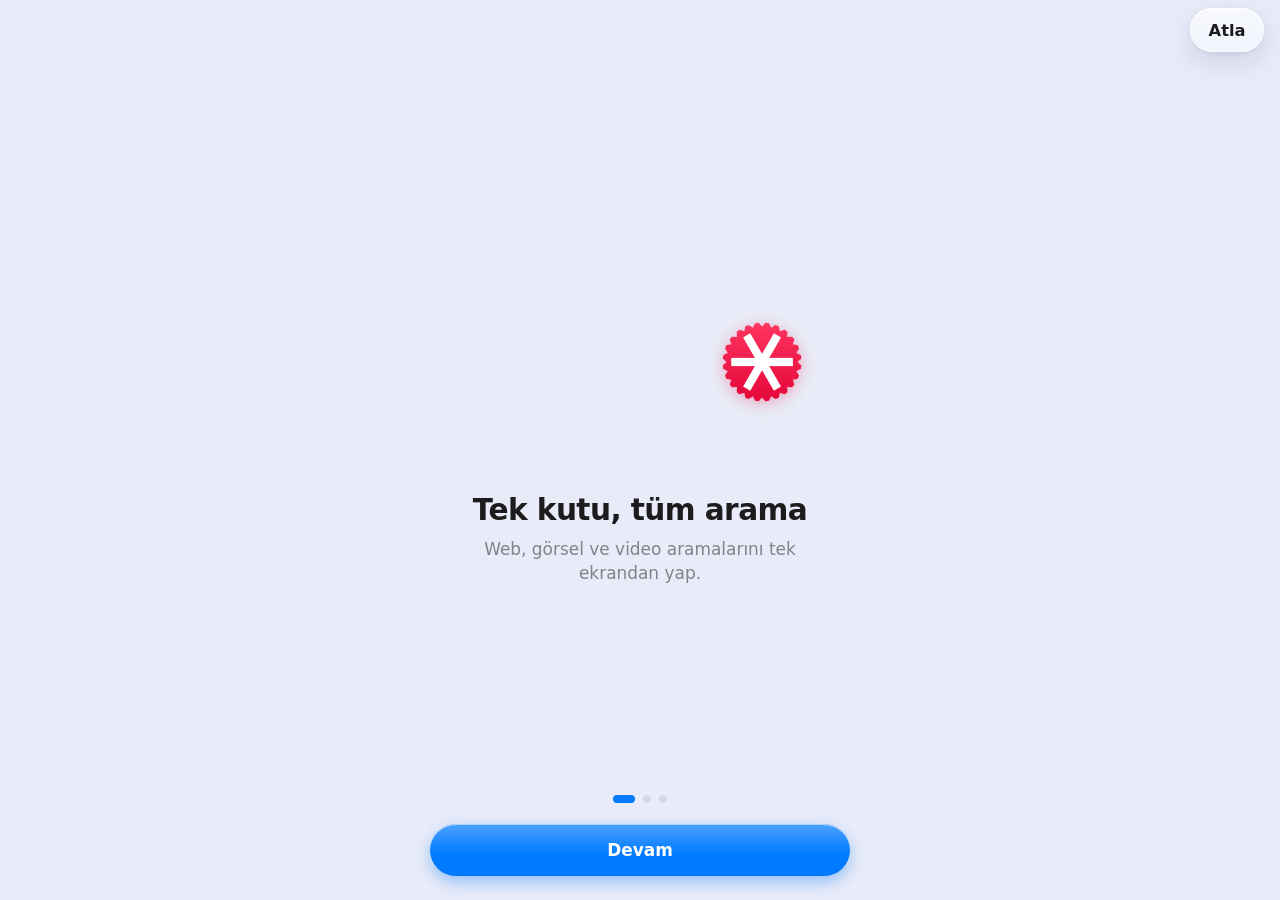
==== commit 0ca64c61: "Add files via upload" ====
--- a/index.html
+++ b/index.html
@@ -6,652 +6,45 @@
 <meta name="apple-mobile-web-app-capable" content="yes">
 <meta name="mobile-web-app-capable" content="yes">
 <meta name="apple-mobile-web-app-status-bar-style" content="black-translucent">
-<meta name="apple-mobile-web-app-title" content="Luna">
+<meta name="apple-mobile-web-app-title" content="neurun">
 <meta name="color-scheme" content="light dark">
 <meta name="theme-color" content="#E9ECF8">
-<title>Luna</title>
+<title>neurun</title>
 <link rel="manifest" href="manifest.webmanifest">
 <script src="config.js"></script>
-<script>window.LUNAI_DB=window.LUNAI_DB||{};LUNAI_DB.web="9|dolar kuru\n9|euro kuru\n9|altın fiyatları\n9|gram altın\n9|çeyrek altın\n9|canlı maç izle\n9|canlı skor\n9|hava durumu\n9|namaz vakitleri\n9|nöbetçi eczane\n9|whatsapp web\n9|instagram giriş\n9|facebook giriş\n9|e-devlet giriş\n9|hes kodu\n9|ehliyet randevu\n9|mhrs randevu\n9|sgk sorgulama\n9|borsa istanbul\n9|bitcoin fiyatı\n9|deprem son dakika\n9|son dakika haberler\n9|iftar vakti\n9|sahur vakti\n9|ramazan imsakiyesi\n9|kredi hesaplama\n9|kredi notu sorgulama\n9|iban sorgulama\n9|vergi borcu sorgulama\n9|trafik cezası sorgulama\n9|araç muayene randevu\n9|pasaport randevu\n9|kimlik randevu\n9|e-nabız giriş\n9|ales sonuçları\n9|yks sonuçları\n9|kpss sonuçları\n9|msü sonuçları\n9|e-okul giriş\n9|lgs sonuçları\n9|üniversite taban puanları\n9|yks puan hesaplama\n9|lgs puan hesaplama\n9|asgari ücret 2026\n9|memur maaş zammı\n9|emekli maaşı hesaplama\n9|sgk hizmet dökümü\n9|bağkur prim borcu\n9|kargo takip\n9|ptt kargo takip\n9|yurtiçi kargo takip\n9|aras kargo takip\n9|mng kargo takip\n9|trendyol sipariş takip\n9|hepsiburada sipariş takip\n9|thy bilet\n9|pegasus bilet\n9|otobüs bileti\n9|tren bileti\n9|ucuz uçak bileti\n9|iphone fiyatları\n9|samsung fiyatları\n9|ikinci el araba\n9|sahibinden araba\n9|kiralık daire\n9|satılık daire\n9|iş ilanları\n9|part time iş ilanları\n9|kpss tercih\n9|süper lig puan durumu\n9|süper lig fikstür\n9|şampiyonlar ligi\n9|uefa avrupa ligi\n9|milli maç\n9|nba skorları\n9|tenis canlı skor\n9|f1 yarış\n9|haftanın dizileri\n9|film önerileri\n9|dizi önerileri\n9|netflix dizileri\n9|yerli diziler\n9|yabancı diziler\n9|en iyi filmler\n9|komedi filmleri\n9|korku filmleri\n9|anime önerileri\n9|oyun önerileri\n9|pc oyun\n9|fortnite\n9|valorant\n9|pubg mobile\n9|minecraft\n9|roblox\n9|steam indirim\n9|ps5 fiyat\n9|xbox game pass\n9|telefon önerisi\n9|laptop önerisi\n9|en iyi telefon\n9|en iyi laptop\n9|çamaşır makinesi önerisi\n9|buzdolabı fiyatları\n9|klima fiyatları\n9|televizyon fiyatları\n9|robot süpürge\n9|airfryer tarifleri\n9|yemek tarifleri\n9|kek tarifi\n9|börek tarifi\n9|çorba tarifleri\n9|pilav tarifi\n9|tatlı tarifleri\n9|pasta tarifi\n9|mantı tarifi\n9|kurabiye tarifi\n9|diyet listesi\n9|kilo verme\n9|kalori hesaplama\n9|galatasaray maçı ne zaman\n9|boy kilo endeksi\n9|hamilelik hesaplama\n9|adet gecikmesi\n9|bebek isimleri\n9|erkek bebek isimleri\n9|kız bebek isimleri\n9|rüya tabirleri\n9|burç yorumları\n9|günlük burç yorumu\n9|haftalık burç yorumu\n9|yağmur duası\n9|ezan vakti\n9|kuran dinle\n9|yasin suresi\n9|galatasaray maç izle\n9|fenerbahçe maçı ne zaman\n9|ayetel kürsi\n9|cuma mesajları\n9|doğum günü mesajı\n9|anneler günü mesajları\n9|sevgililer günü hediye\n9|en güzel sözler\n9|aşk sözleri\n9|hesap makinesi\n9|saat kaç\n9|bugün günlerden ne\n9|tarih hesaplama\n9|yaş hesaplama\n9|çeviri\n9|ingilizce türkçe çeviri\n9|galatasaray kadrosu\n9|fenerbahçe maç izle\n9|beşiktaş maçı ne zaman\n9|türkçe ingilizce sözlük\n9|tdk sözlük\n9|eş anlamlı kelimeler\n9|zıt anlamlı kelimeler\n9|noktalama işaretleri\n9|matematik formülleri\n9|fizik formülleri\n9|twitter giriş\n9|kimya elementleri\n9|dünya nüfusu\n9|türkiye nüfusu\n9|türkiye haritası\n9|istanbul haritası\n9|ankara haritası\n9|whatsapp giriş\n9|yol tarifi\n9|instagram şifre sıfırlama\n9|galatasaray puan durumu\n9|fenerbahçe kadrosu\n9|beşiktaş maç izle\n9|trabzonspor maçı ne zaman\n9|yakınımdaki eczane\n9|yakınımdaki restoranlar\n9|yakınımdaki benzinlik\n9|akaryakıt fiyatları\n9|netflix giriş\n9|benzin fiyatları\n9|motorin fiyatı\n9|facebook şifre sıfırlama\n9|lpg fiyatı\n9|köprü otoyol ücretleri\n9|hgs bakiye sorgulama\n9|hgs yükleme\n9|spotify giriş\n9|ogs bakiye sorgulama\n9|e-fatura giriş\n9|twitter şifre sıfırlama\n9|e-arşiv fatura\n9|vergi dairesi\n9|gelir vergisi dilimleri\n9|galatasaray transfer haberleri\n9|fenerbahçe puan durumu\n9|beşiktaş kadrosu\n9|trabzonspor maç izle\n9|başakşehir maçı ne zaman\n9|kdv hesaplama\n9|trendyol giriş\n9|tapu sorgulama\n9|whatsapp şifre sıfırlama\n9|tapu harcı hesaplama\n9|kira artış oranı\n9|instagram müşteri hizmetleri\n9|kira sözleşmesi örneği\n9|dilekçe örneği\n9|hepsiburada giriş\n9|cv örneği\n9|iş başvuru dilekçesi\n9|netflix şifre sıfırlama\n9|istifa dilekçesi\n9|ödev yardımı\n9|facebook müşteri hizmetleri\n9|kitap önerileri\n9|en çok satan kitaplar\n9|n11 giriş\n9|kitap özetleri\n9|şiirler\n9|spotify şifre sıfırlama\n9|fenerbahçe transfer haberleri\n9|beşiktaş puan durumu\n9|trabzonspor kadrosu\n9|başakşehir maç izle\n9|konyaspor maçı ne zaman\n9|ünlü sözleri\n9|tarihte bugün\n9|twitter müşteri hizmetleri\n9|ilginç bilgiler\n9|komik videolar\n9|sahibinden giriş\n9|bilmeceler\n9|zeka soruları\n9|trendyol şifre sıfırlama\n9|kişilik testi\n9|whatsapp müşteri hizmetleri\n9|iq testi\n9|renk körlüğü testi\n9|instagram kampanyalar\n9|klavye hız testi\n9|internet hız testi\n9|hepsiburada şifre sıfırlama\n9|ip adresim\n9|şifre oluşturucu\n9|netflix müşteri hizmetleri\n9|pdf birleştir\n9|beşiktaş transfer haberleri\n9|trabzonspor puan durumu\n9|başakşehir kadrosu\n9|konyaspor maç izle\n9|sivasspor maçı ne zaman\n9|pdf word çevirici\n9|facebook kampanyalar\n9|turkcell giriş\n9|video indir\n9|youtube mp3\n9|n11 şifre sıfırlama\n9|resim küçültme\n9|arka plan silme\n9|adana hava durumu\n9|ankara hava durumu\n9|antalya hava durumu\n9|bursa hava durumu\n9|istanbul hava durumu\n9|izmir hava durumu\n9|spotify müşteri hizmetleri\n9|online fotoğraf düzenleme\n9|ücretsiz cv hazırlama\n9|vodafone giriş\n9|twitter kampanyalar\n9|sinema vizyondakiler\n9|sinema bileti\n9|sahibinden şifre sıfırlama\n9|konser biletleri\n9|trendyol müşteri hizmetleri\n9|tiyatro biletleri\n9|biletix\n9|whatsapp kampanyalar\n9|türk telekom giriş\n9|passo\n9|otel fiyatları\n9|instagram indir\n9|e-devlet şifre sıfırlama\n9|trabzonspor transfer haberleri\n9|başakşehir puan durumu\n9|konyaspor kadrosu\n9|sivasspor maç izle\n9|antalyaspor maçı ne zaman\n9|tatil önerileri\n9|erken rezervasyon tatil\n9|hepsiburada müşteri hizmetleri\n9|antalya otelleri\n9|bodrum otelleri\n9|netflix kampanyalar\n9|ziraat bankası giriş\n9|çeşme otelleri\n9|kapadokya balon\n9|facebook indir\n9|turkcell şifre sıfırlama\n9|gezilecek yerler\n9|yurtdışı vize\n9|n11 müşteri hizmetleri\n9|schengen vizesi\n9|ingiltere vizesi\n9|spotify kampanyalar\n9|garanti bbva giriş\n9|amerika vizesi\n9|pasaport harcı\n9|vodafone şifre sıfırlama\n9|twitter indir\n9|döviz kuru\n9|sahibinden müşteri hizmetleri\n9|sterlin kuru\n9|başakşehir transfer haberleri\n9|konyaspor puan durumu\n9|sivasspor kadrosu\n9|antalyaspor maç izle\n9|alanyaspor maçı ne zaman\n9|isviçre frangı\n9|trendyol kampanyalar\n9|iş bankası giriş\n9|rus rublesi\n9|bist 100\n9|whatsapp indir\n9|türk telekom şifre sıfırlama\n9|hisse senedi\n9|fon getirileri\n9|e-devlet müşteri hizmetleri\n9|altın alış satış\n9|gümüş fiyatı\n9|hepsiburada kampanyalar\n9|akbank giriş\n9|ons altın\n9|kripto para\n9|netflix indir\n9|ziraat bankası şifre sıfırlama\n9|ethereum fiyatı\n9|dogecoin\n9|turkcell müşteri hizmetleri\n9|binance\n9|btcturk\n9|yapı kredi giriş\n9|n11 kampanyalar\n9|paribu\n9|enflasyon oranı\n9|adana namaz vakitleri\n9|ankara namaz vakitleri\n9|antalya namaz vakitleri\n9|bursa namaz vakitleri\n9|istanbul namaz vakitleri\n9|izmir namaz vakitleri\n9|adana nöbetçi eczane\n9|ankara nöbetçi eczane\n9|antalya nöbetçi eczane\n9|bursa nöbetçi eczane\n9|istanbul nöbetçi eczane\n9|izmir nöbetçi eczane\n9|spotify indir\n9|garanti bbva şifre sıfırlama\n9|konyaspor transfer haberleri\n9|sivasspor puan durumu\n9|antalyaspor kadrosu\n9|alanyaspor maç izle\n9|kayserispor maçı ne zaman\n9|faiz oranları\n9|mevduat faizi\n9|vodafone müşteri hizmetleri\n9|kredi kartı başvurusu\n9|sahibinden kampanyalar\n9|halkbank giriş\n9|ihtiyaç kredisi\n9|konut kredisi\n9|trendyol indir\n9|iş bankası şifre sıfırlama\n9|taşıt kredisi\n9|sigorta sorgulama\n9|türk telekom müşteri hizmetleri\n9|kasko hesaplama\n9|trafik sigortası\n9|e-devlet kampanyalar\n9|vakıfbank giriş\n9|dask sorgulama\n9|sağlık sigortası\n9|hepsiburada indir\n9|akbank şifre sıfırlama\n9|özel hastane\n9|randevu al\n9|ziraat bankası müşteri hizmetleri\n9|diş hekimi\n9|sivasspor transfer haberleri\n9|antalyaspor puan durumu\n9|alanyaspor kadrosu\n9|kayserispor maç izle\n9|samsunspor maçı ne zaman\n9|göz doktoru\n9|balıkesir hava durumu\n9|diyarbakır hava durumu\n9|eskişehir hava durumu\n9|gaziantep hava durumu\n9|hatay hava durumu\n9|kayseri hava durumu\n9|kocaeli hava durumu\n9|konya hava durumu\n9|manisa hava durumu\n9|mersin hava durumu\n9|sakarya hava durumu\n9|samsun hava durumu\n9|şanlıurfa hava durumu\n9|trabzon hava durumu\n9|turkcell kampanyalar\n9|papara giriş\n9|psikolog\n9|diyetisyen\n9|yapı kredi şifre sıfırlama\n9|n11 indir\n9|baş ağrısı nedenleri\n9|grip belirtileri\n9|garanti bbva müşteri hizmetleri\n9|vitamin eksikliği\n9|vodafone kampanyalar\n9|tiktok giriş\n9|kolesterol düşürme\n9|tansiyon ölçümü\n9|sahibinden indir\n9|halkbank şifre sıfırlama\n9|şeker değerleri\n9|hamilelik belirtileri\n9|iş bankası müşteri hizmetleri\n9|bebek gelişimi\n9|çocuk oyunları\n9|youtube giriş\n9|türk telekom kampanyalar\n9|eğitici oyunlar\n9|okul tatil tarihi\n9|e-devlet indir\n9|vakıfbank şifre sıfırlama\n9|antalyaspor transfer haberleri\n9|alanyaspor puan durumu\n9|kayserispor kadrosu\n9|samsunspor maç izle\n9|göztepe maçı ne zaman\n9|karne günü\n9|sınav takvimi\n9|akbank müşteri hizmetleri\n9|ösym takvimi\n9|açık öğretim\n9|ziraat bankası kampanyalar\n9|gmail giriş\n9|aöf sınav giriş\n9|yurt başvurusu\n9|turkcell indir\n9|papara şifre sıfırlama\n9|kyk bursu\n9|burs başvurusu\n9|yapı kredi müşteri hizmetleri\n9|erasmus başvurusu\n9|garanti bbva kampanyalar\n9|vodafone indir\n9|tiktok şifre sıfırlama\n9|halkbank müşteri hizmetleri\n9|alanyaspor transfer haberleri\n9|kayserispor puan durumu\n9|samsunspor kadrosu\n9|göztepe maç izle\n9|iş bankası kampanyalar\n9|balıkesir namaz vakitleri\n9|diyarbakır namaz vakitleri\n9|eskişehir namaz vakitleri\n9|gaziantep namaz vakitleri\n9|hatay namaz vakitleri\n9|kayseri namaz vakitleri\n9|kocaeli namaz vakitleri\n9|konya namaz vakitleri\n9|manisa namaz vakitleri\n9|mersin namaz vakitleri\n9|sakarya namaz vakitleri\n9|samsun namaz vakitleri\n9|şanlıurfa namaz vakitleri\n9|trabzon namaz vakitleri\n9|balıkesir nöbetçi eczane\n9|diyarbakır nöbetçi eczane\n9|eskişehir nöbetçi eczane\n9|gaziantep nöbetçi eczane\n9|hatay nöbetçi eczane\n9|kayseri nöbetçi eczane\n9|kocaeli nöbetçi eczane\n9|konya nöbetçi eczane\n9|manisa nöbetçi eczane\n9|mersin nöbetçi eczane\n9|sakarya nöbetçi eczane\n9|samsun nöbetçi eczane\n9|şanlıurfa nöbetçi eczane\n9|trabzon nöbetçi eczane\n9|youtube şifre sıfırlama\n9|türk telekom indir\n9|vakıfbank müşteri hizmetleri\n9|akbank kampanyalar\n9|ziraat bankası indir\n9|gmail şifre sıfırlama\n9|papara müşteri hizmetleri\n9|yapı kredi kampanyalar\n9|garanti bbva indir\n9|kayserispor transfer haberleri\n9|samsunspor puan durumu\n9|göztepe kadrosu\n9|tiktok müşteri hizmetleri\n9|halkbank kampanyalar\n9|iş bankası indir\n9|youtube müşteri hizmetleri\n9|vakıfbank kampanyalar\n9|akbank indir\n9|gmail müşteri hizmetleri\n9|samsunspor transfer haberleri\n9|göztepe puan durumu\n9|papara kampanyalar\n9|yapı kredi indir\n9|adana gezilecek yerler\n9|ankara gezilecek yerler\n9|antalya gezilecek yerler\n9|bursa gezilecek yerler\n9|istanbul gezilecek yerler\n9|izmir gezilecek yerler\n9|tiktok kampanyalar\n9|halkbank indir\n9|youtube kampanyalar\n9|vakıfbank indir\n9|göztepe transfer haberleri\n9|gmail kampanyalar\n9|papara indir\n9|tiktok indir\n9|youtube indir\n9|balıkesir gezilecek yerler\n9|diyarbakır gezilecek yerler\n9|eskişehir gezilecek yerler\n9|gaziantep gezilecek yerler\n9|hatay gezilecek yerler\n9|kayseri gezilecek yerler\n9|kocaeli gezilecek yerler\n9|konya gezilecek yerler\n9|manisa gezilecek yerler\n9|mersin gezilecek yerler\n9|sakarya gezilecek yerler\n9|samsun gezilecek yerler\n9|şanlıurfa gezilecek yerler\n9|trabzon gezilecek yerler\n9|gmail indir\n9|adıyaman hava durumu\n9|afyonkarahisar hava durumu\n9|ağrı hava durumu\n9|aksaray hava durumu\n9|amasya hava durumu\n9|ardahan hava durumu\n9|artvin hava durumu\n9|aydın hava durumu\n9|bartın hava durumu\n9|batman hava durumu\n9|bayburt hava durumu\n9|bilecik hava durumu\n9|bingöl hava durumu\n9|bitlis hava durumu\n9|bolu hava durumu\n9|burdur hava durumu\n9|çanakkale hava durumu\n9|çankırı hava durumu\n9|çorum hava durumu\n9|denizli hava durumu\n9|düzce hava durumu\n9|edirne hava durumu\n9|elazığ hava durumu\n9|erzincan hava durumu\n9|erzurum hava durumu\n9|giresun hava durumu\n9|gümüşhane hava durumu\n9|hakkâri hava durumu\n9|ığdır hava durumu\n9|ısparta hava durumu\n9|kahramanmaraş hava durumu\n9|karabük hava durumu\n9|karaman hava durumu\n9|kars hava durumu\n9|kastamonu hava durumu\n9|kırıkkale hava durumu\n9|kırklareli hava durumu\n9|kırşehir hava durumu\n9|kilis hava durumu\n9|kütahya hava durumu\n9|malatya hava durumu\n9|mardin hava durumu\n9|muğla hava durumu\n9|muş hava durumu\n9|nevşehir hava durumu\n9|niğde hava durumu\n9|ordu hava durumu\n9|osmaniye hava durumu\n9|rize hava durumu\n9|siirt hava durumu\n9|sinop hava durumu\n9|sivas hava durumu\n9|şırnak hava durumu\n9|tekirdağ hava durumu\n9|tokat hava durumu\n9|tunceli hava durumu\n9|uşak hava durumu\n9|van hava durumu\n9|yalova hava durumu\n9|yozgat hava durumu\n9|zonguldak hava durumu\n9|adana belediyesi\n9|ankara belediyesi\n9|antalya belediyesi\n9|bursa belediyesi\n9|istanbul belediyesi\n9|izmir belediyesi\n9|adana valiliği\n9|ankara valiliği\n9|antalya valiliği\n9|bursa valiliği\n9|istanbul valiliği\n9|izmir valiliği\n9|adana emlak\n9|ankara emlak\n9|antalya emlak\n9|bursa emlak\n9|istanbul emlak\n9|izmir emlak\n9|adana ikinci el araba\n9|ankara ikinci el araba\n9|antalya ikinci el araba\n9|bursa ikinci el araba\n9|istanbul ikinci el araba\n9|izmir ikinci el araba\n9|adana iş ilanları\n9|ankara iş ilanları\n9|antalya iş ilanları\n9|bursa iş ilanları\n9|istanbul iş ilanları\n9|izmir iş ilanları\n9|adana kiralık daire\n9|ankara kiralık daire\n9|antalya kiralık daire\n9|bursa kiralık daire\n9|istanbul kiralık daire\n9|izmir kiralık daire\n9|adana satılık daire\n9|ankara satılık daire\n9|antalya satılık daire\n9|bursa satılık daire\n9|istanbul satılık daire\n9|izmir satılık daire\n9|adana otelleri\n9|ankara otelleri\n9|bursa otelleri\n9|istanbul otelleri\n9|izmir otelleri\n9|adana restoranları\n9|ankara restoranları\n9|antalya restoranları\n9|bursa restoranları\n9|istanbul restoranları\n9|izmir restoranları\n9|adana kafeleri\n9|ankara kafeleri\n9|antalya kafeleri\n9|bursa kafeleri\n9|istanbul kafeleri\n9|izmir kafeleri\n9|adana hastaneleri\n9|ankara hastaneleri\n9|antalya hastaneleri\n9|bursa hastaneleri\n9|istanbul hastaneleri\n9|izmir hastaneleri\n9|adana dershane\n9|ankara dershane\n9|antalya dershane\n9|bursa dershane\n9|istanbul dershane\n9|izmir dershane\n9|adana lise taban puanları\n9|ankara lise taban puanları\n9|antalya lise taban puanları\n9|bursa lise taban puanları\n9|istanbul lise taban puanları\n9|izmir lise taban puanları\n9|adana oto kiralama\n9|ankara oto kiralama\n9|antalya oto kiralama\n9|bursa oto kiralama\n9|istanbul oto kiralama\n9|izmir oto kiralama\n9|adana taksi\n9|ankara taksi\n9|antalya taksi\n9|bursa taksi\n9|istanbul taksi\n9|izmir taksi\n9|adana otobüs saatleri\n9|ankara otobüs saatleri\n9|antalya otobüs saatleri\n9|bursa otobüs saatleri\n9|istanbul otobüs saatleri\n9|izmir otobüs saatleri\n9|adana nüfusu\n9|ankara nüfusu\n9|antalya nüfusu\n9|bursa nüfusu\n9|istanbul nüfusu\n9|izmir nüfusu\n9|adana yüzölçümü\n9|ankara yüzölçümü\n9|antalya yüzölçümü\n9|bursa yüzölçümü\n9|istanbul yüzölçümü\n9|izmir yüzölçümü\n9|adana tarihi\n9|ankara tarihi\n9|antalya tarihi\n9|bursa tarihi\n9|istanbul tarihi\n9|izmir tarihi\n9|adana yemekleri\n9|ankara yemekleri\n9|antalya yemekleri\n9|bursa yemekleri\n9|istanbul yemekleri\n9|izmir yemekleri\n9|adana hakkında bilgi\n9|ankara hakkında bilgi\n9|antalya hakkında bilgi\n9|bursa hakkında bilgi\n9|istanbul hakkında bilgi\n9|izmir hakkında bilgi\n9|adana kaç km\n9|ankara kaç km\n9|antalya kaç km\n9|bursa kaç km\n9|istanbul kaç km\n9|izmir kaç km\n9|adana uçak bileti\n9|ankara uçak bileti\n9|antalya uçak bileti\n9|bursa uçak bileti\n9|istanbul uçak bileti\n9|izmir uçak bileti\n9|adana otobüs bileti\n9|ankara otobüs bileti\n9|antalya otobüs bileti\n9|bursa otobüs bileti\n9|istanbul otobüs bileti\n9|izmir otobüs bileti\n9|adana sahibinden\n9|ankara sahibinden\n9|antalya sahibinden\n9|bursa sahibinden\n9|istanbul sahibinden\n9|izmir sahibinden\n9|adana müze\n9|ankara müze\n9|antalya müze\n9|bursa müze\n9|istanbul müze\n9|izmir müze\n9|adana cami\n9|ankara cami\n9|antalya cami\n9|bursa cami\n9|istanbul cami\n9|izmir cami\n9|adana park\n9|ankara park\n9|antalya park\n9|bursa park\n9|istanbul park\n9|izmir park\n9|adana avm\n9|ankara avm\n9|antalya avm\n9|bursa avm\n9|istanbul avm\n9|izmir avm\n9|adana sinema\n9|ankara sinema\n9|antalya sinema\n9|bursa sinema\n9|istanbul sinema\n9|izmir sinema\n9|adana tiyatro\n9|ankara tiyatro\n9|antalya tiyatro\n9|bursa tiyatro\n9|istanbul tiyatro\n9|izmir tiyatro\n9|adana kargo şubesi\n9|ankara kargo şubesi\n9|antalya kargo şubesi\n9|bursa kargo şubesi\n9|istanbul kargo şubesi\n9|izmir kargo şubesi\n9|adana noter\n9|ankara noter\n9|antalya noter\n9|bursa noter\n9|istanbul noter\n9|izmir noter\n9|adana vergi dairesi\n9|ankara vergi dairesi\n9|antalya vergi dairesi\n9|bursa vergi dairesi\n9|istanbul vergi dairesi\n9|izmir vergi dairesi\n9|adana nüfus müdürlüğü\n9|ankara nüfus müdürlüğü\n9|antalya nüfus müdürlüğü\n9|bursa nüfus müdürlüğü\n9|istanbul nüfus müdürlüğü\n9|izmir nüfus müdürlüğü\n9|adana pasaport şubesi\n9|ankara pasaport şubesi\n9|antalya pasaport şubesi\n9|bursa pasaport şubesi\n9|istanbul pasaport şubesi\n9|izmir pasaport şubesi\n9|adana ehliyet sınav\n9|ankara ehliyet sınav\n9|antalya ehliyet sınav\n9|bursa ehliyet sınav\n9|istanbul ehliyet sınav\n9|izmir ehliyet sınav\n9|adana araç muayene\n9|ankara araç muayene\n9|antalya araç muayene\n9|bursa araç muayene\n9|istanbul araç muayene\n9|izmir araç muayene\n9|adana trafik tescil\n9|ankara trafik tescil\n9|antalya trafik tescil\n9|bursa trafik tescil\n9|istanbul trafik tescil\n9|izmir trafik tescil\n9|adana tapu müdürlüğü\n9|ankara tapu müdürlüğü\n9|antalya tapu müdürlüğü\n9|bursa tapu müdürlüğü\n9|istanbul tapu müdürlüğü\n9|izmir tapu müdürlüğü\n9|adana otogar\n9|ankara otogar\n9|antalya otogar\n9|bursa otogar\n9|istanbul otogar\n9|izmir otogar\n9|adana havalimanı\n9|ankara havalimanı\n9|antalya havalimanı\n9|bursa havalimanı\n9|istanbul havalimanı\n9|izmir havalimanı\n9|adana üniversitesi\n9|ankara üniversitesi\n9|antalya üniversitesi\n9|bursa üniversitesi\n9|istanbul üniversitesi\n9|izmir üniversitesi\n9|adana deprem\n9|ankara deprem\n9|antalya deprem\n9|bursa deprem\n9|istanbul deprem\n9|izmir deprem\n9|asgari ücret 2026 ne kadar\n9|asgari ücret 2026 başvuru\n9|asgari ücret 2026 ne zaman\n9|karne günü 2026\n9|karne günü 2027\n9|sınav takvimi 2026\n9|sınav takvimi 2027\n9|asgari ücret 2025\n9|asgari ücret 2025 ne zaman\n9|asgari ücret 2025 ne kadar\n9|asgari ücret 2025 sonuçları\n9|asgari ücret 2025 başvuru\n9|asgari ücret 2025 takvimi\n9|asgari ücret 2026 sonuçları\n9|asgari ücret 2026 takvimi\n9|asgari ücret 2027\n9|asgari ücret 2027 ne zaman\n9|asgari ücret 2027 ne kadar\n9|asgari ücret 2027 sonuçları\n9|asgari ücret 2027 başvuru\n9|asgari ücret 2027 takvimi\n9|emekli zammı 2025\n9|emekli zammı 2025 ne zaman\n9|emekli zammı 2025 ne kadar\n9|emekli zammı 2025 sonuçları\n9|emekli zammı 2025 başvuru\n9|emekli zammı 2025 takvimi\n9|emekli zammı 2026\n9|emekli zammı 2026 ne zaman\n9|emekli zammı 2026 ne kadar\n9|emekli zammı 2026 sonuçları\n9|emekli zammı 2026 başvuru\n9|emekli zammı 2026 takvimi\n9|emekli zammı 2027\n9|emekli zammı 2027 ne zaman\n9|emekli zammı 2027 ne kadar\n9|emekli zammı 2027 sonuçları\n9|emekli zammı 2027 başvuru\n9|emekli zammı 2027 takvimi\n9|memur zammı 2025\n9|memur zammı 2025 ne zaman\n9|memur zammı 2025 ne kadar\n9|memur zammı 2025 sonuçları\n9|memur zammı 2025 başvuru\n9|memur zammı 2025 takvimi\n9|memur zammı 2026\n9|memur zammı 2026 ne zaman\n9|memur zammı 2026 ne kadar\n9|memur zammı 2026 sonuçları\n9|memur zammı 2026 başvuru\n9|memur zammı 2026 takvimi\n9|memur zammı 2027\n9|memur zammı 2027 ne zaman\n9|memur zammı 2027 ne kadar\n9|memur zammı 2027 sonuçları\n9|memur zammı 2027 başvuru\n9|memur zammı 2027 takvimi\n9|kpss 2025\n9|kpss 2025 ne zaman\n9|kpss 2025 ne kadar\n9|kpss 2025 sonuçları\n9|kpss 2025 başvuru\n9|kpss 2025 takvimi\n9|kpss 2026\n9|kpss 2026 ne zaman\n9|kpss 2026 ne kadar\n9|kpss 2026 sonuçları\n9|kpss 2026 başvuru\n9|kpss 2026 takvimi\n9|kpss 2027\n9|kpss 2027 ne zaman\n9|kpss 2027 ne kadar\n9|kpss 2027 sonuçları\n9|kpss 2027 başvuru\n9|kpss 2027 takvimi\n9|yks 2025\n9|yks 2025 ne zaman\n9|yks 2025 ne kadar\n9|yks 2025 sonuçları\n9|yks 2025 başvuru\n9|yks 2025 takvimi\n9|yks 2026\n9|yks 2026 ne zaman\n9|yks 2026 ne kadar\n9|yks 2026 sonuçları\n9|yks 2026 başvuru\n9|yks 2026 takvimi\n9|yks 2027\n9|yks 2027 ne zaman\n9|yks 2027 ne kadar\n9|yks 2027 sonuçları\n9|yks 2027 başvuru\n9|yks 2027 takvimi\n9|lgs 2025\n9|lgs 2025 ne zaman\n9|lgs 2025 ne kadar\n9|lgs 2025 sonuçları\n9|lgs 2025 başvuru\n9|lgs 2025 takvimi\n9|lgs 2026\n9|lgs 2026 ne zaman\n9|lgs 2026 ne kadar\n9|lgs 2026 sonuçları\n9|lgs 2026 başvuru\n9|lgs 2026 takvimi\n9|lgs 2027\n9|lgs 2027 ne zaman\n9|lgs 2027 ne kadar\n9|lgs 2027 sonuçları\n9|lgs 2027 başvuru\n9|lgs 2027 takvimi\n9|ales 2025\n9|ales 2025 ne zaman\n9|ales 2025 ne kadar\n9|ales 2025 sonuçları\n9|ales 2025 başvuru\n9|ales 2025 takvimi\n9|ales 2026\n9|ales 2026 ne zaman\n9|ales 2026 ne kadar\n9|ales 2026 sonuçları\n9|ales 2026 başvuru\n9|ales 2026 takvimi\n9|ales 2027\n9|ales 2027 ne zaman\n9|ales 2027 ne kadar\n9|ales 2027 sonuçları\n9|ales 2027 başvuru\n9|ales 2027 takvimi\n9|dgs 2025\n9|dgs 2025 ne zaman\n9|dgs 2025 ne kadar\n9|dgs 2025 sonuçları\n9|dgs 2025 başvuru\n9|dgs 2025 takvimi\n9|dgs 2026\n9|dgs 2026 ne zaman\n9|dgs 2026 ne kadar\n9|dgs 2026 sonuçları\n9|dgs 2026 başvuru\n9|dgs 2026 takvimi\n9|dgs 2027\n9|dgs 2027 ne zaman\n9|dgs 2027 ne kadar\n9|dgs 2027 sonuçları\n9|dgs 2027 başvuru\n9|dgs 2027 takvimi\n9|msü 2025\n9|msü 2025 ne zaman\n9|msü 2025 ne kadar\n9|msü 2025 sonuçları\n9|msü 2025 başvuru\n9|msü 2025 takvimi\n9|msü 2026\n9|msü 2026 ne zaman\n9|msü 2026 ne kadar\n9|msü 2026 sonuçları\n9|msü 2026 başvuru\n9|msü 2026 takvimi\n9|msü 2027\n9|msü 2027 ne zaman\n9|msü 2027 ne kadar\n9|msü 2027 sonuçları\n9|msü 2027 başvuru\n9|msü 2027 takvimi\n9|ehliyet sınavı 2025\n9|ehliyet sınavı 2025 ne zaman\n9|ehliyet sınavı 2025 ne kadar\n9|ehliyet sınavı 2025 sonuçları\n9|ehliyet sınavı 2025 başvuru\n9|ehliyet sınavı 2025 takvimi\n9|ehliyet sınavı 2026\n9|ehliyet sınavı 2026 ne zaman\n9|ehliyet sınavı 2026 ne kadar\n9|ehliyet sınavı 2026 sonuçları\n9|ehliyet sınavı 2026 başvuru\n9|ehliyet sınavı 2026 takvimi\n9|ehliyet sınavı 2027\n9|ehliyet sınavı 2027 ne zaman\n9|ehliyet sınavı 2027 ne kadar\n9|ehliyet sınavı 2027 sonuçları\n9|ehliyet sınavı 2027 başvuru\n9|ehliyet sınavı 2027 takvimi\n9|okul açılış tarihi 2025\n9|okul açılış tarihi 2025 ne zaman\n9|okul açılış tarihi 2025 ne kadar\n9|okul açılış tarihi 2025 sonuçları\n9|okul açılış tarihi 2025 başvuru\n9|okul açılış tarihi 2025 takvimi\n9|okul açılış tarihi 2026\n9|okul açılış tarihi 2026 ne zaman\n9|okul açılış tarihi 2026 ne kadar\n9|okul açılış tarihi 2026 sonuçları\n9|okul açılış tarihi 2026 başvuru\n9|okul açılış tarihi 2026 takvimi\n9|okul açılış tarihi 2027\n9|okul açılış tarihi 2027 ne zaman\n9|okul açılış tarihi 2027 ne kadar\n9|okul açılış tarihi 2027 sonuçları\n9|okul açılış tarihi 2027 başvuru\n9|okul açılış tarihi 2027 takvimi\n9|karne günü 2025\n9|karne günü 2025 ne zaman\n9|karne günü 2025 ne kadar\n9|karne günü 2025 sonuçları\n9|karne günü 2025 başvuru\n9|karne günü 2025 takvimi\n9|karne günü 2026 ne zaman\n9|karne günü 2026 ne kadar\n9|karne günü 2026 sonuçları\n9|karne günü 2026 başvuru\n9|karne günü 2026 takvimi\n9|karne günü 2027 ne zaman\n9|karne günü 2027 ne kadar\n9|karne günü 2027 sonuçları\n9|karne günü 2027 başvuru\n9|karne günü 2027 takvimi\n9|resmi tatiller 2025\n9|resmi tatiller 2025 ne zaman\n9|resmi tatiller 2025 ne kadar\n9|resmi tatiller 2025 sonuçları\n9|resmi tatiller 2025 başvuru\n9|resmi tatiller 2025 takvimi\n9|resmi tatiller 2026\n9|resmi tatiller 2026 ne zaman\n9|resmi tatiller 2026 ne kadar\n9|resmi tatiller 2026 sonuçları\n9|resmi tatiller 2026 başvuru\n9|resmi tatiller 2026 takvimi\n9|resmi tatiller 2027\n9|resmi tatiller 2027 ne zaman\n9|resmi tatiller 2027 ne kadar\n9|resmi tatiller 2027 sonuçları\n9|resmi tatiller 2027 başvuru\n9|resmi tatiller 2027 takvimi\n9|bayram tatili 2025\n9|bayram tatili 2025 ne zaman\n9|bayram tatili 2025 ne kadar\n9|bayram tatili 2025 sonuçları\n9|bayram tatili 2025 başvuru\n9|bayram tatili 2025 takvimi\n9|bayram tatili 2026\n9|bayram tatili 2026 ne zaman\n9|bayram tatili 2026 ne kadar\n9|bayram tatili 2026 sonuçları\n9|bayram tatili 2026 başvuru\n9|bayram tatili 2026 takvimi\n9|bayram tatili 2027\n9|bayram tatili 2027 ne zaman\n9|bayram tatili 2027 ne kadar\n9|bayram tatili 2027 sonuçları\n9|bayram tatili 2027 başvuru\n9|bayram tatili 2027 takvimi\n9|yarıyıl tatili 2025\n9|yarıyıl tatili 2025 ne zaman\n9|yarıyıl tatili 2025 ne kadar\n9|yarıyıl tatili 2025 sonuçları\n9|yarıyıl tatili 2025 başvuru\n9|yarıyıl tatili 2025 takvimi\n9|yarıyıl tatili 2026\n9|yarıyıl tatili 2026 ne zaman\n9|yarıyıl tatili 2026 ne kadar\n9|yarıyıl tatili 2026 sonuçları\n9|yarıyıl tatili 2026 başvuru\n9|yarıyıl tatili 2026 takvimi\n9|yarıyıl tatili 2027\n9|yarıyıl tatili 2027 ne zaman\n9|yarıyıl tatili 2027 ne kadar\n9|yarıyıl tatili 2027 sonuçları\n9|yarıyıl tatili 2027 başvuru\n9|yarıyıl tatili 2027 takvimi\n9|sınav takvimi 2025\n9|sınav takvimi 2025 ne zaman\n9|sınav takvimi 2025 ne kadar\n9|sınav takvimi 2025 sonuçları\n9|sınav takvimi 2025 başvuru\n9|sınav takvimi 2025 takvimi\n9|sınav takvimi 2026 ne zaman\n9|sınav takvimi 2026 ne kadar\n9|sınav takvimi 2026 sonuçları\n9|sınav takvimi 2026 başvuru\n9|sınav takvimi 2026 takvimi\n9|sınav takvimi 2027 ne zaman\n9|sınav takvimi 2027 ne kadar\n9|sınav takvimi 2027 sonuçları\n9|sınav takvimi 2027 başvuru\n9|sınav takvimi 2027 takvimi\n9|burs sonuçları 2025\n9|burs sonuçları 2025 ne zaman\n9|burs sonuçları 2025 ne kadar\n9|burs sonuçları 2025 sonuçları\n9|burs sonuçları 2025 başvuru\n9|burs sonuçları 2025 takvimi\n9|burs sonuçları 2026\n9|burs sonuçları 2026 ne zaman\n9|burs sonuçları 2026 ne kadar\n9|burs sonuçları 2026 sonuçları\n9|burs sonuçları 2026 başvuru\n9|burs sonuçları 2026 takvimi\n9|burs sonuçları 2027\n9|burs sonuçları 2027 ne zaman\n9|burs sonuçları 2027 ne kadar\n9|burs sonuçları 2027 sonuçları\n9|burs sonuçları 2027 başvuru\n9|burs sonuçları 2027 takvimi\n9|kyk yurt sonuçları 2025\n9|kyk yurt sonuçları 2025 ne zaman\n9|kyk yurt sonuçları 2025 ne kadar\n9|kyk yurt sonuçları 2025 sonuçları\n9|kyk yurt sonuçları 2025 başvuru\n9|kyk yurt sonuçları 2025 takvimi\n9|kyk yurt sonuçları 2026\n9|kyk yurt sonuçları 2026 ne zaman\n9|kyk yurt sonuçları 2026 ne kadar\n9|kyk yurt sonuçları 2026 sonuçları\n9|kyk yurt sonuçları 2026 başvuru\n9|kyk yurt sonuçları 2026 takvimi\n9|kyk yurt sonuçları 2027\n9|kyk yurt sonuçları 2027 ne zaman\n9|kyk yurt sonuçları 2027 ne kadar\n9|kyk yurt sonuçları 2027 sonuçları\n9|kyk yurt sonuçları 2027 başvuru\n9|kyk yurt sonuçları 2027 takvimi\n9|iphone 15 fiyatı\n9|iphone 16 fiyatı\n9|iphone 17 fiyatı\n9|iphone 14 fiyatı\n9|adıyaman namaz vakitleri\n9|afyonkarahisar namaz vakitleri\n9|ağrı namaz vakitleri\n9|aksaray namaz vakitleri\n9|amasya namaz vakitleri\n9|ardahan namaz vakitleri\n9|artvin namaz vakitleri\n9|aydın namaz vakitleri\n9|bartın namaz vakitleri\n9|batman namaz vakitleri\n9|bayburt namaz vakitleri\n9|bilecik namaz vakitleri\n9|bingöl namaz vakitleri\n9|bitlis namaz vakitleri\n9|bolu namaz vakitleri\n9|burdur namaz vakitleri\n9|çanakkale namaz vakitleri\n9|çankırı namaz vakitleri\n9|çorum namaz vakitleri\n9|denizli namaz vakitleri\n9|düzce namaz vakitleri\n9|edirne namaz vakitleri\n9|elazığ namaz vakitleri\n9|erzincan namaz vakitleri\n9|erzurum namaz vakitleri\n9|giresun namaz vakitleri\n9|gümüşhane namaz vakitleri\n9|hakkâri namaz vakitleri\n9|ığdır namaz vakitleri\n9|ısparta namaz vakitleri\n9|kahramanmaraş namaz vakitleri\n9|karabük namaz vakitleri\n9|karaman namaz vakitleri\n9|kars namaz vakitleri\n9|kastamonu namaz vakitleri\n9|kırıkkale namaz vakitleri\n9|kırklareli namaz vakitleri\n9|kırşehir namaz vakitleri\n9|kilis namaz vakitleri\n9|kütahya namaz vakitleri\n9|malatya namaz vakitleri\n9|mardin namaz vakitleri\n9|muğla namaz vakitleri\n9|muş namaz vakitleri\n9|nevşehir namaz vakitleri\n9|niğde namaz vakitleri\n9|ordu namaz vakitleri\n9|osmaniye namaz vakitleri\n9|rize namaz vakitleri\n9|siirt namaz vakitleri\n9|sinop namaz vakitleri\n9|sivas namaz vakitleri\n9|şırnak namaz vakitleri\n9|tekirdağ namaz vakitleri\n9|tokat namaz vakitleri\n9|tunceli namaz vakitleri\n9|uşak namaz vakitleri\n9|van namaz vakitleri\n9|yalova namaz vakitleri\n9|yozgat namaz vakitleri\n9|zonguldak namaz vakitleri\n9|adıyaman nöbetçi eczane\n9|afyonkarahisar nöbetçi eczane\n9|ağrı nöbetçi eczane\n9|aksaray nöbetçi eczane\n9|amasya nöbetçi eczane\n9|ardahan nöbetçi eczane\n9|artvin nöbetçi eczane\n9|aydın nöbetçi eczane\n9|bartın nöbetçi eczane\n9|batman nöbetçi eczane\n9|bayburt nöbetçi eczane\n9|bilecik nöbetçi eczane\n9|bingöl nöbetçi eczane\n9|bitlis nöbetçi eczane\n9|bolu nöbetçi eczane\n9|burdur nöbetçi eczane\n9|çanakkale nöbetçi eczane\n9|çankırı nöbetçi eczane\n9|çorum nöbetçi eczane\n9|denizli nöbetçi eczane\n9|düzce nöbetçi eczane\n9|edirne nöbetçi eczane\n9|elazığ nöbetçi eczane\n9|erzincan nöbetçi eczane\n9|erzurum nöbetçi eczane\n9|giresun nöbetçi eczane\n9|gümüşhane nöbetçi eczane\n9|hakkâri nöbetçi eczane\n9|ığdır nöbetçi eczane\n9|ısparta nöbetçi eczane\n9|kahramanmaraş nöbetçi eczane\n9|karabük nöbetçi eczane\n9|karaman nöbetçi eczane\n9|kars nöbetçi eczane\n9|kastamonu nöbetçi eczane\n9|kırıkkale nöbetçi eczane\n9|kırklareli nöbetçi eczane\n9|kırşehir nöbetçi eczane\n9|kilis nöbetçi eczane\n9|kütahya nöbetçi eczane\n9|malatya nöbetçi eczane\n9|mardin nöbetçi eczane\n9|muğla nöbetçi eczane\n9|muş nöbetçi eczane\n9|nevşehir nöbetçi eczane\n9|niğde nöbetçi eczane\n9|ordu nöbetçi eczane\n9|osmaniye nöbetçi eczane\n9|rize nöbetçi eczane\n9|siirt nöbetçi eczane\n9|sinop nöbetçi eczane\n9|sivas nöbetçi eczane\n9|şırnak nöbetçi eczane\n9|tekirdağ nöbetçi eczane\n9|tokat nöbetçi eczane\n9|tunceli nöbetçi eczane\n9|uşak nöbetçi eczane\n9|van nöbetçi eczane\n9|yalova nöbetçi eczane\n9|yozgat nöbetçi eczane\n9|zonguldak nöbetçi eczane\n9|samsung galaxy s24 fiyatı\n9|iphone 15 fiyatları\n9|samsung galaxy s25 fiyatı\n9|iphone 16 fiyatları\n9|samsung galaxy a55 fiyatı\n9|iphone 17 fiyatları\n9|xiaomi redmi note 13 fiyatı\n9|iphone 14 fiyatları\n9|xiaomi 14 fiyatı\n9|samsung galaxy s24 fiyatları\n9|oppo reno fiyatı\n9|iphone 15 yorumları\n9|samsung galaxy s25 fiyatları\n9|realme gt fiyatı\n9|iphone 16 yorumları\n9|samsung galaxy a55 fiyatları\n9|honor magic fiyatı\n9|iphone 17 yorumları\n9|xiaomi redmi note 13 fiyatları\n9|huawei p60 fiyatı\n9|iphone 14 yorumları\n9|xiaomi 14 fiyatları\n9|tcl televizyon fiyatı\n9|samsung galaxy s24 yorumları\n9|oppo reno fiyatları\n9|vestel televizyon fiyatı\n9|iphone 15 özellikleri\n9|samsung galaxy s25 yorumları\n9|realme gt fiyatları\n9|samsung televizyon fiyatı\n9|iphone 16 özellikleri\n9|samsung galaxy a55 yorumları\n9|honor magic fiyatları\n9|lg televizyon fiyatı\n9|iphone 17 özellikleri\n9|xiaomi redmi note 13 yorumları\n9|huawei p60 fiyatları\n9|arçelik buzdolabı fiyatı\n9|iphone 14 özellikleri\n9|xiaomi 14 yorumları\n9|tcl televizyon fiyatları\n9|bosch çamaşır makinesi fiyatı\n9|samsung galaxy s24 özellikleri\n9|oppo reno yorumları\n9|vestel televizyon fiyatları\n9|beko bulaşık makinesi fiyatı\n9|balıkesir belediyesi\n9|diyarbakır belediyesi\n9|eskişehir belediyesi\n9|gaziantep belediyesi\n9|hatay belediyesi\n9|kayseri belediyesi\n9|kocaeli belediyesi\n9|konya belediyesi\n9|manisa belediyesi\n9|mersin belediyesi\n9|sakarya belediyesi\n9|samsun belediyesi\n9|şanlıurfa belediyesi\n9|trabzon belediyesi\n9|balıkesir valiliği\n9|diyarbakır valiliği\n9|eskişehir valiliği\n9|gaziantep valiliği\n9|hatay valiliği\n9|kayseri valiliği\n9|kocaeli valiliği\n9|konya valiliği\n9|manisa valiliği\n9|mersin valiliği\n9|sakarya valiliği\n9|samsun valiliği\n9|şanlıurfa valiliği\n9|trabzon valiliği\n9|balıkesir emlak\n9|diyarbakır emlak\n9|eskişehir emlak\n9|gaziantep emlak\n9|hatay emlak\n9|kayseri emlak\n9|kocaeli emlak\n9|konya emlak\n9|manisa emlak\n9|mersin emlak\n9|sakarya emlak\n9|samsun emlak\n9|şanlıurfa emlak\n9|trabzon emlak\n9|balıkesir ikinci el araba\n9|diyarbakır ikinci el araba\n9|eskişehir ikinci el araba\n9|gaziantep ikinci el araba\n9|hatay ikinci el araba\n9|kayseri ikinci el araba\n9|kocaeli ikinci el araba\n9|konya ikinci el araba\n9|manisa ikinci el araba\n9|mersin ikinci el araba\n9|sakarya ikinci el araba\n9|samsun ikinci el araba\n9|şanlıurfa ikinci el araba\n9|trabzon ikinci el araba\n9|balıkesir iş ilanları\n9|diyarbakır iş ilanları\n9|eskişehir iş ilanları\n9|gaziantep iş ilanları\n9|hatay iş ilanları\n9|kayseri iş ilanları\n9|kocaeli iş ilanları\n9|konya iş ilanları\n9|manisa iş ilanları\n9|mersin iş ilanları\n9|sakarya iş ilanları\n9|samsun iş ilanları\n9|şanlıurfa iş ilanları\n9|trabzon iş ilanları\n9|balıkesir kiralık daire\n9|diyarbakır kiralık daire\n9|eskişehir kiralık daire\n9|gaziantep kiralık daire\n9|hatay kiralık daire\n9|kayseri kiralık daire\n9|kocaeli kiralık daire\n9|konya kiralık daire\n9|manisa kiralık daire\n9|mersin kiralık daire\n9|sakarya kiralık daire\n9|samsun kiralık daire\n9|şanlıurfa kiralık daire\n9|trabzon kiralık daire\n9|balıkesir satılık daire\n9|diyarbakır satılık daire\n9|eskişehir satılık daire\n9|gaziantep satılık daire\n9|hatay satılık daire\n9|kayseri satılık daire\n9|kocaeli satılık daire\n9|konya satılık daire\n9|manisa satılık daire\n9|mersin satılık daire\n9|sakarya satılık daire\n9|samsun satılık daire\n9|şanlıurfa satılık daire\n9|trabzon satılık daire\n9|balıkesir otelleri\n9|diyarbakır otelleri\n9|eskişehir otelleri\n9|gaziantep otelleri\n9|hatay otelleri\n9|kayseri otelleri\n9|kocaeli otelleri\n9|konya otelleri\n9|manisa otelleri\n9|mersin otelleri\n9|sakarya otelleri\n9|samsun otelleri\n9|şanlıurfa otelleri\n9|trabzon otelleri\n9|balıkesir restoranları\n9|diyarbakır restoranları\n9|eskişehir restoranları\n9|gaziantep restoranları\n9|hatay restoranları\n9|kayseri restoranları\n9|kocaeli restoranları\n9|konya restoranları\n9|manisa restoranları\n9|mersin restoranları\n9|sakarya restoranları\n9|samsun restoranları\n9|şanlıurfa restoranları\n9|trabzon restoranları\n9|balıkesir kafeleri\n9|diyarbakır kafeleri\n9|eskişehir kafeleri\n9|gaziantep kafeleri\n9|hatay kafeleri\n9|kayseri kafeleri\n9|kocaeli kafeleri\n9|konya kafeleri\n9|manisa kafeleri\n9|mersin kafeleri\n9|sakarya kafeleri\n9|samsun kafeleri\n9|şanlıurfa kafeleri\n9|trabzon kafeleri\n9|balıkesir hastaneleri\n9|diyarbakır hastaneleri\n9|eskişehir hastaneleri\n9|gaziantep hastaneleri\n9|hatay hastaneleri\n9|kayseri hastaneleri\n9|kocaeli hastaneleri\n9|konya hastaneleri\n9|manisa hastaneleri\n9|mersin hastaneleri\n9|sakarya hastaneleri\n9|samsun hastaneleri\n9|şanlıurfa hastaneleri\n9|trabzon hastaneleri\n9|balıkesir dershane\n9|diyarbakır dershane\n9|eskişehir dershane\n9|gaziantep dershane\n9|hatay dershane\n9|kayseri dershane\n9|kocaeli dershane\n9|konya dershane\n9|manisa dershane\n9|mersin dershane\n9|sakarya dershane\n9|samsun dershane\n9|şanlıurfa dershane\n9|trabzon dershane\n9|balıkesir lise taban puanları\n9|diyarbakır lise taban puanları\n9|eskişehir lise taban puanları\n9|gaziantep lise taban puanları\n9|hatay lise taban puanları\n9|kayseri lise taban puanları\n9|kocaeli lise taban puanları\n9|konya lise taban puanları\n9|manisa lise taban puanları\n9|mersin lise taban puanları\n9|sakarya lise taban puanları\n9|samsun lise taban puanları\n9|şanlıurfa lise taban puanları\n9|trabzon lise taban puanları\n9|balıkesir oto kiralama\n9|diyarbakır oto kiralama\n9|eskişehir oto kiralama\n9|gaziantep oto kiralama\n9|hatay oto kiralama\n9|kayseri oto kiralama\n9|kocaeli oto kiralama\n9|konya oto kiralama\n9|manisa oto kiralama\n9|mersin oto kiralama\n9|sakarya oto kiralama\n9|samsun oto kiralama\n9|şanlıurfa oto kiralama\n9|trabzon oto kiralama\n9|balıkesir taksi\n9|diyarbakır taksi\n9|eskişehir taksi\n9|gaziantep taksi\n9|hatay taksi\n9|kayseri taksi\n9|kocaeli taksi\n9|konya taksi\n9|manisa taksi\n9|mersin taksi\n9|sakarya taksi\n9|samsun taksi\n9|şanlıurfa taksi\n9|trabzon taksi\n9|balıkesir otobüs saatleri\n9|diyarbakır otobüs saatleri\n9|eskişehir otobüs saatleri\n9|gaziantep otobüs saatleri\n9|hatay otobüs saatleri\n9|kayseri otobüs saatleri\n9|kocaeli otobüs saatleri\n9|konya otobüs saatleri\n9|manisa otobüs saatleri\n9|mersin otobüs saatleri\n9|sakarya otobüs saatleri\n9|samsun otobüs saatleri\n9|şanlıurfa otobüs saatleri\n9|trabzon otobüs saatleri\n9|balıkesir nüfusu\n9|diyarbakır nüfusu\n9|eskişehir nüfusu\n9|gaziantep nüfusu\n9|hatay nüfusu\n9|kayseri nüfusu\n9|kocaeli nüfusu\n9|konya nüfusu\n9|manisa nüfusu\n9|mersin nüfusu\n9|sakarya nüfusu\n9|samsun nüfusu\n9|şanlıurfa nüfusu\n9|trabzon nüfusu\n9|balıkesir yüzölçümü\n9|diyarbakır yüzölçümü\n9|eskişehir yüzölçümü\n9|gaziantep yüzölçümü\n9|hatay yüzölçümü\n9|kayseri yüzölçümü\n9|kocaeli yüzölçümü\n9|konya yüzölçümü\n9|manisa yüzölçümü\n9|mersin yüzölçümü\n9|sakarya yüzölçümü\n9|samsun yüzölçümü\n9|şanlıurfa yüzölçümü\n9|trabzon yüzölçümü\n9|balıkesir tarihi\n9|diyarbakır tarihi\n9|eskişehir tarihi\n9|gaziantep tarihi\n9|hatay tarihi\n9|kayseri tarihi\n9|kocaeli tarihi\n9|konya tarihi\n9|manisa tarihi\n9|mersin tarihi\n9|sakarya tarihi\n9|samsun tarihi\n9|şanlıurfa tarihi\n9|trabzon tarihi\n9|balıkesir yemekleri\n9|diyarbakır yemekleri\n9|eskişehir yemekleri\n9|gaziantep yemekleri\n9|hatay yemekleri\n9|kayseri yemekleri\n9|kocaeli yemekleri\n9|konya yemekleri\n9|manisa yemekleri\n9|mersin yemekleri\n9|sakarya yemekleri\n9|samsun yemekleri\n9|şanlıurfa yemekleri\n9|trabzon yemekleri\n9|balıkesir hakkında bilgi\n9|diyarbakır hakkında bilgi\n9|eskişehir hakkında bilgi\n9|gaziantep hakkında bilgi\n9|hatay hakkında bilgi\n9|kayseri hakkında bilgi\n9|kocaeli hakkında bilgi\n9|konya hakkında bilgi\n9|manisa hakkında bilgi\n9|mersin hakkında bilgi\n9|sakarya hakkında bilgi\n9|samsun hakkında bilgi\n9|şanlıurfa hakkında bilgi\n9|trabzon hakkında bilgi\n9|balıkesir kaç km\n9|diyarbakır kaç km\n9|eskişehir kaç km\n9|gaziantep kaç km\n9|hatay kaç km\n9|kayseri kaç km\n9|kocaeli kaç km\n9|konya kaç km\n9|manisa kaç km\n9|mersin kaç km\n9|sakarya kaç km\n9|samsun kaç km\n9|şanlıurfa kaç km\n9|trabzon kaç km\n9|balıkesir uçak bileti\n9|diyarbakır uçak bileti\n9|eskişehir uçak bileti\n9|gaziantep uçak bileti\n9|hatay uçak bileti\n9|kayseri uçak bileti\n9|kocaeli uçak bileti\n9|konya uçak bileti\n9|manisa uçak bileti\n9|mersin uçak bileti\n9|sakarya uçak bileti\n9|samsun uçak bileti\n9|şanlıurfa uçak bileti\n9|trabzon uçak bileti\n9|balıkesir otobüs bileti\n9|diyarbakır otobüs bileti\n9|eskişehir otobüs bileti\n9|gaziantep otobüs bileti\n9|hatay otobüs bileti\n9|kayseri otobüs bileti\n9|kocaeli otobüs bileti\n9|konya otobüs bileti\n9|manisa otobüs bileti\n9|mersin otobüs bileti\n9|sakarya otobüs bileti\n9|samsun otobüs bileti\n9|şanlıurfa otobüs bileti\n9|trabzon otobüs bileti\n9|balıkesir sahibinden\n9|diyarbakır sahibinden\n9|eskişehir sahibinden\n9|gaziantep sahibinden\n9|hatay sahibinden\n9|kayseri sahibinden\n9|kocaeli sahibinden\n9|konya sahibinden\n9|manisa sahibinden\n9|mersin sahibinden\n9|sakarya sahibinden\n9|samsun sahibinden\n9|şanlıurfa sahibinden\n9|trabzon sahibinden\n9|balıkesir müze\n9|diyarbakır müze\n9|eskişehir müze\n9|gaziantep müze\n9|hatay müze\n9|kayseri müze\n9|kocaeli müze\n9|konya müze\n9|manisa müze\n9|mersin müze\n9|sakarya müze\n9|samsun müze\n9|şanlıurfa müze\n9|trabzon müze\n9|balıkesir cami\n9|diyarbakır cami\n9|eskişehir cami\n9|gaziantep cami\n9|hatay cami\n9|kayseri cami\n9|kocaeli cami\n9|konya cami\n9|manisa cami\n9|mersin cami\n9|sakarya cami\n9|samsun cami\n9|şanlıurfa cami\n9|trabzon cami\n9|balıkesir park\n9|diyarbakır park\n9|eskişehir park\n9|gaziantep park\n9|hatay park\n9|kayseri park\n9|kocaeli park\n9|konya park\n9|manisa park\n9|mersin park\n9|sakarya park\n9|samsun park\n9|şanlıurfa park\n9|trabzon park\n9|balıkesir avm\n9|diyarbakır avm\n9|eskişehir avm\n9|gaziantep avm\n9|hatay avm\n9|kayseri avm\n9|kocaeli avm\n9|konya avm\n9|manisa avm\n9|mersin avm\n9|sakarya avm\n9|samsun avm\n9|şanlıurfa avm\n9|trabzon avm\n9|balıkesir sinema\n9|diyarbakır sinema\n8|eskişehir sinema\n8|gaziantep sinema\n8|hatay sinema\n8|kayseri sinema\n8|kocaeli sinema\n8|konya sinema\n8|manisa sinema\n8|mersin sinema\n8|sakarya sinema\n8|samsun sinema\n8|şanlıurfa sinema\n8|trabzon sinema\n8|balıkesir tiyatro\n8|diyarbakır tiyatro\n8|eskişehir tiyatro\n8|gaziantep tiyatro\n8|hatay tiyatro\n8|kayseri tiyatro\n8|kocaeli tiyatro\n8|konya tiyatro\n8|manisa tiyatro\n8|mersin tiyatro\n8|sakarya tiyatro\n8|samsun tiyatro\n8|şanlıurfa tiyatro\n8|trabzon tiyatro\n8|balıkesir kargo şubesi\n8|diyarbakır kargo şubesi\n8|eskişehir kargo şubesi\n8|gaziantep kargo şubesi\n8|hatay kargo şubesi\n8|kayseri kargo şubesi\n8|kocaeli kargo şubesi\n8|konya kargo şubesi\n8|manisa kargo şubesi\n8|mersin kargo şubesi\n8|sakarya kargo şubesi\n8|samsun kargo şubesi\n8|şanlıurfa kargo şubesi\n8|trabzon kargo şubesi\n8|balıkesir noter\n8|diyarbakır noter\n8|eskişehir noter\n8|gaziantep noter\n8|hatay noter\n8|kayseri noter\n8|kocaeli noter\n8|konya noter\n8|manisa noter\n8|mersin noter\n8|sakarya noter\n8|samsun noter\n8|şanlıurfa noter\n8|trabzon noter\n8|balıkesir vergi dairesi\n8|diyarbakır vergi dairesi\n8|eskişehir vergi dairesi\n8|gaziantep vergi dairesi\n8|hatay vergi dairesi\n8|kayseri vergi dairesi\n8|kocaeli vergi dairesi\n8|konya vergi dairesi\n8|manisa vergi dairesi\n8|mersin vergi dairesi\n8|sakarya vergi dairesi\n8|samsun vergi dairesi\n8|şanlıurfa vergi dairesi\n8|trabzon vergi dairesi\n8|balıkesir nüfus müdürlüğü\n8|diyarbakır nüfus müdürlüğü\n8|eskişehir nüfus müdürlüğü\n8|gaziantep nüfus müdürlüğü\n8|hatay nüfus müdürlüğü\n8|kayseri nüfus müdürlüğü\n8|kocaeli nüfus müdürlüğü\n8|konya nüfus müdürlüğü\n8|manisa nüfus müdürlüğü\n8|mersin nüfus müdürlüğü\n8|sakarya nüfus müdürlüğü\n8|samsun nüfus müdürlüğü\n8|şanlıurfa nüfus müdürlüğü\n8|trabzon nüfus müdürlüğü\n8|balıkesir pasaport şubesi\n8|diyarbakır pasaport şubesi\n8|eskişehir pasaport şubesi\n8|gaziantep pasaport şubesi\n8|hatay pasaport şubesi\n8|kayseri pasaport şubesi\n8|kocaeli pasaport şubesi\n8|konya pasaport şubesi\n8|manisa pasaport şubesi\n8|mersin pasaport şubesi\n8|sakarya pasaport şubesi\n8|samsun pasaport şubesi\n8|şanlıurfa pasaport şubesi\n8|trabzon pasaport şubesi\n8|balıkesir ehliyet sınav\n8|diyarbakır ehliyet sınav\n8|eskişehir ehliyet sınav\n8|gaziantep ehliyet sınav\n8|hatay ehliyet sınav\n8|kayseri ehliyet sınav\n8|kocaeli ehliyet sınav\n8|konya ehliyet sınav\n8|manisa ehliyet sınav\n8|mersin ehliyet sınav\n8|sakarya ehliyet sınav\n8|samsun ehliyet sınav\n8|şanlıurfa ehliyet sınav\n8|trabzon ehliyet sınav\n8|balıkesir araç muayene\n8|diyarbakır araç muayene\n8|eskişehir araç muayene\n8|gaziantep araç muayene\n8|hatay araç muayene\n8|kayseri araç muayene\n8|kocaeli araç muayene\n8|konya araç muayene\n8|manisa araç muayene\n8|mersin araç muayene\n8|sakarya araç muayene\n8|samsun araç muayene\n8|şanlıurfa araç muayene\n8|trabzon araç muayene\n8|balıkesir trafik tescil\n8|diyarbakır trafik tescil\n8|eskişehir trafik tescil\n8|gaziantep trafik tescil\n8|hatay trafik tescil\n8|kayseri trafik tescil\n8|kocaeli trafik tescil\n8|konya trafik tescil\n8|manisa trafik tescil\n8|mersin trafik tescil\n8|sakarya trafik tescil\n8|samsun trafik tescil\n8|şanlıurfa trafik tescil\n8|trabzon trafik tescil\n8|balıkesir tapu müdürlüğü\n8|diyarbakır tapu müdürlüğü\n8|eskişehir tapu müdürlüğü\n8|gaziantep tapu müdürlüğü\n8|hatay tapu müdürlüğü\n8|kayseri tapu müdürlüğü\n8|kocaeli tapu müdürlüğü\n8|konya tapu müdürlüğü\n8|manisa tapu müdürlüğü\n8|mersin tapu müdürlüğü\n8|sakarya tapu müdürlüğü\n8|samsun tapu müdürlüğü\n8|şanlıurfa tapu müdürlüğü\n8|trabzon tapu müdürlüğü\n8|iphone 15 ikinci el\n8|samsung galaxy s25 özellikleri\n8|realme gt yorumları\n8|samsung televizyon fiyatları\n8|dyson süpürge fiyatı\n8|iphone 16 ikinci el\n8|samsung galaxy a55 özellikleri\n8|honor magic yorumları\n8|lg televizyon fiyatları\n8|xiaomi robot süpürge fiyatı\n8|iphone 17 ikinci el\n8|xiaomi redmi note 13 özellikleri\n8|huawei p60 yorumları\n8|arçelik buzdolabı fiyatları\n8|airpods fiyatı\n8|iphone 14 ikinci el\n8|xiaomi 14 özellikleri\n8|tcl televizyon yorumları\n8|bosch çamaşır makinesi fiyatları\n8|apple watch fiyatı\n8|samsung galaxy s24 ikinci el\n8|oppo reno özellikleri\n8|vestel televizyon yorumları\n8|beko bulaşık makinesi fiyatları\n8|ipad fiyatı\n8|iphone 15 en ucuz\n8|samsung galaxy s25 ikinci el\n8|realme gt özellikleri\n8|samsung televizyon yorumları\n8|dyson süpürge fiyatları\n8|macbook air fiyatı\n8|iphone 16 en ucuz\n8|samsung galaxy a55 ikinci el\n8|honor magic özellikleri\n8|lg televizyon yorumları\n8|xiaomi robot süpürge fiyatları\n8|macbook pro fiyatı\n8|iphone 17 en ucuz\n8|xiaomi redmi note 13 ikinci el\n8|huawei p60 özellikleri\n8|arçelik buzdolabı yorumları\n8|airpods fiyatları\n8|lenovo laptop fiyatı\n8|balıkesir otogar\n8|diyarbakır otogar\n8|eskişehir otogar\n8|gaziantep otogar\n8|hatay otogar\n8|kayseri otogar\n8|kocaeli otogar\n8|konya otogar\n8|manisa otogar\n8|mersin otogar\n8|sakarya otogar\n8|samsun otogar\n8|şanlıurfa otogar\n8|trabzon otogar\n8|balıkesir havalimanı\n8|diyarbakır havalimanı\n8|eskişehir havalimanı\n8|gaziantep havalimanı\n8|hatay havalimanı\n8|kayseri havalimanı\n8|kocaeli havalimanı\n8|konya havalimanı\n8|manisa havalimanı\n8|mersin havalimanı\n8|sakarya havalimanı\n8|samsun havalimanı\n8|şanlıurfa havalimanı\n8|trabzon havalimanı\n8|balıkesir üniversitesi\n8|diyarbakır üniversitesi\n8|eskişehir üniversitesi\n8|gaziantep üniversitesi\n8|hatay üniversitesi\n8|kayseri üniversitesi\n8|kocaeli üniversitesi\n8|konya üniversitesi\n8|manisa üniversitesi\n8|mersin üniversitesi\n8|sakarya üniversitesi\n8|samsun üniversitesi\n8|şanlıurfa üniversitesi\n8|trabzon üniversitesi\n8|balıkesir deprem\n8|diyarbakır deprem\n8|eskişehir deprem\n8|gaziantep deprem\n8|hatay deprem\n8|kayseri deprem\n8|kocaeli deprem\n8|konya deprem\n8|manisa deprem\n8|mersin deprem\n8|sakarya deprem\n8|samsun deprem\n8|şanlıurfa deprem\n8|trabzon deprem\n8|iphone 14 en ucuz\n8|xiaomi 14 ikinci el\n8|tcl televizyon özellikleri\n8|bosch çamaşır makinesi yorumları\n8|apple watch fiyatları\n8|asus laptop fiyatı\n8|samsung galaxy s24 en ucuz\n8|oppo reno ikinci el\n8|vestel televizyon özellikleri\n8|beko bulaşık makinesi yorumları\n8|ipad fiyatları\n8|monster laptop fiyatı\n8|iphone 15 kampanya\n8|samsung galaxy s25 en ucuz\n8|realme gt ikinci el\n8|samsung televizyon özellikleri\n8|dyson süpürge yorumları\n8|macbook air fiyatları\n8|hp laptop fiyatı\n8|iphone 16 kampanya\n8|samsung galaxy a55 en ucuz\n8|honor magic ikinci el\n8|lg televizyon özellikleri\n8|xiaomi robot süpürge yorumları\n8|macbook pro fiyatları\n8|playstation 5 fiyatı\n8|iphone 17 kampanya\n8|xiaomi redmi note 13 en ucuz\n8|huawei p60 ikinci el\n8|arçelik buzdolabı özellikleri\n8|airpods yorumları\n8|lenovo laptop fiyatları\n8|xbox series x fiyatı\n8|iphone 14 kampanya\n8|xiaomi 14 en ucuz\n8|tcl televizyon ikinci el\n8|bosch çamaşır makinesi özellikleri\n8|apple watch yorumları\n8|asus laptop fiyatları\n8|nintendo switch fiyatı\n8|samsung galaxy s24 kampanya\n8|oppo reno en ucuz\n8|vestel televizyon ikinci el\n8|beko bulaşık makinesi özellikleri\n8|ipad yorumları\n8|monster laptop fiyatları\n8|renault clio fiyatı\n8|iphone 15 taksit\n8|samsung galaxy s25 kampanya\n8|realme gt en ucuz\n8|samsung televizyon ikinci el\n8|dyson süpürge özellikleri\n8|macbook air yorumları\n8|hp laptop fiyatları\n8|fiat egea fiyatı\n8|iphone 16 taksit\n8|samsung galaxy a55 kampanya\n8|honor magic en ucuz\n8|lg televizyon ikinci el\n8|xiaomi robot süpürge özellikleri\n8|macbook pro yorumları\n8|playstation 5 fiyatları\n8|toyota corolla fiyatı\n8|iphone 17 taksit\n8|xiaomi redmi note 13 kampanya\n8|huawei p60 en ucuz\n8|arçelik buzdolabı ikinci el\n8|airpods özellikleri\n8|lenovo laptop yorumları\n8|xbox series x fiyatları\n8|volkswagen passat fiyatı\n8|iphone 14 taksit\n8|xiaomi 14 kampanya\n8|tcl televizyon en ucuz\n8|bosch çamaşır makinesi ikinci el\n8|apple watch özellikleri\n8|asus laptop yorumları\n8|nintendo switch fiyatları\n8|volkswagen golf fiyatı\n8|samsung galaxy s24 taksit\n8|oppo reno kampanya\n8|vestel televizyon en ucuz\n8|beko bulaşık makinesi ikinci el\n8|ipad özellikleri\n8|monster laptop yorumları\n8|renault clio fiyatları\n8|ford focus fiyatı\n8|iphone 15 nerede satılır\n8|samsung galaxy s25 taksit\n8|realme gt kampanya\n8|samsung televizyon en ucuz\n8|dyson süpürge ikinci el\n8|macbook air özellikleri\n8|hp laptop yorumları\n8|fiat egea fiyatları\n8|honda civic fiyatı\n8|dolar kuru nedir\n8|euro kuru nedir\n8|altın fiyatları nedir\n8|gram altın nedir\n8|çeyrek altın nedir\n8|canlı maç izle nedir\n8|canlı skor nedir\n8|hava durumu nedir\n8|namaz vakitleri nedir\n8|nöbetçi eczane nedir\n8|iphone 16 nerede satılır\n8|samsung galaxy a55 taksit\n8|honor magic kampanya\n8|lg televizyon en ucuz\n8|xiaomi robot süpürge ikinci el\n8|macbook pro özellikleri\n8|playstation 5 yorumları\n8|toyota corolla fiyatları\n8|hyundai i20 fiyatı\n8|whatsapp web nedir\n8|instagram giriş nedir\n8|facebook giriş nedir\n8|e-devlet giriş nedir\n8|hes kodu nedir\n8|ehliyet randevu nedir\n8|mhrs randevu nedir\n8|sgk sorgulama nedir\n8|borsa istanbul nedir\n8|bitcoin fiyatı nedir\n8|iphone 17 nerede satılır\n8|xiaomi redmi note 13 taksit\n8|huawei p60 kampanya\n8|arçelik buzdolabı en ucuz\n8|airpods ikinci el\n8|lenovo laptop özellikleri\n8|xbox series x yorumları\n8|volkswagen passat fiyatları\n8|dacia duster fiyatı\n8|deprem son dakika nedir\n8|son dakika haberler nedir\n8|iftar vakti nedir\n8|sahur vakti nedir\n8|ramazan imsakiyesi nedir\n8|kredi hesaplama nedir\n8|kredi notu sorgulama nedir\n8|iban sorgulama nedir\n8|vergi borcu sorgulama nedir\n8|trafik cezası sorgulama nedir\n8|iphone 14 nerede satılır\n8|xiaomi 14 taksit\n8|tcl televizyon kampanya\n8|bosch çamaşır makinesi en ucuz\n8|apple watch ikinci el\n8|asus laptop özellikleri\n8|nintendo switch yorumları\n8|volkswagen golf fiyatları\n8|togg t10x fiyatı\n8|araç muayene randevu nedir\n8|pasaport randevu nedir\n8|kimlik randevu nedir\n8|e-nabız giriş nedir\n8|ales sonuçları nedir\n8|yks sonuçları nedir\n8|kpss sonuçları nedir\n8|msü sonuçları nedir\n8|e-okul giriş nedir\n8|lgs sonuçları nedir\n8|samsung galaxy s24 nerede satılır\n8|oppo reno taksit\n8|vestel televizyon kampanya\n8|beko bulaşık makinesi en ucuz\n8|ipad ikinci el\n8|monster laptop özellikleri\n8|renault clio yorumları\n8|ford focus fiyatları\n8|bmw 3 serisi fiyatı\n8|dolar kuru nasıl yapılır\n8|üniversite taban puanları nedir\n8|euro kuru nasıl yapılır\n8|yks puan hesaplama nedir\n8|altın fiyatları nasıl yapılır\n8|lgs puan hesaplama nedir\n8|gram altın nasıl yapılır\n8|asgari ücret 2026 nedir\n8|çeyrek altın nasıl yapılır\n8|memur maaş zammı nedir\n8|canlı maç izle nasıl yapılır\n8|emekli maaşı hesaplama nedir\n8|canlı skor nasıl yapılır\n8|sgk hizmet dökümü nedir\n8|hava durumu nasıl yapılır\n8|bağkur prim borcu nedir\n8|namaz vakitleri nasıl yapılır\n8|kargo takip nedir\n8|nöbetçi eczane nasıl yapılır\n8|ptt kargo takip nedir\n8|iphone 15 karşılaştırma\n8|samsung galaxy s25 nerede satılır\n8|realme gt taksit\n8|samsung televizyon kampanya\n8|dyson süpürge en ucuz\n8|macbook air ikinci el\n8|hp laptop özellikleri\n8|fiat egea yorumları\n8|honda civic fiyatları\n8|mercedes c serisi fiyatı\n8|whatsapp web nasıl yapılır\n8|yurtiçi kargo takip nedir\n8|instagram giriş nasıl yapılır\n8|aras kargo takip nedir\n8|facebook giriş nasıl yapılır\n8|mng kargo takip nedir\n8|e-devlet giriş nasıl yapılır\n8|trendyol sipariş takip nedir\n8|hes kodu nasıl yapılır\n8|hepsiburada sipariş takip nedir\n8|ehliyet randevu nasıl yapılır\n8|thy bilet nedir\n8|mhrs randevu nasıl yapılır\n8|pegasus bilet nedir\n8|sgk sorgulama nasıl yapılır\n8|otobüs bileti nedir\n8|borsa istanbul nasıl yapılır\n8|tren bileti nedir\n8|bitcoin fiyatı nasıl yapılır\n8|ucuz uçak bileti nedir\n8|deprem son dakika nasıl yapılır\n8|iphone 16 karşılaştırma\n8|samsung galaxy a55 nerede satılır\n8|honor magic taksit\n8|lg televizyon kampanya\n8|xiaomi robot süpürge en ucuz\n8|macbook pro ikinci el\n8|playstation 5 özellikleri\n8|toyota corolla yorumları\n8|hyundai i20 fiyatları\n8|audi a3 fiyatı\n8|iphone fiyatları nedir\n8|son dakika haberler nasıl yapılır\n8|samsung fiyatları nedir\n8|iftar vakti nasıl yapılır\n8|ikinci el araba nedir\n8|sahur vakti nasıl yapılır\n8|sahibinden araba nedir\n8|ramazan imsakiyesi nasıl yapılır\n8|kiralık daire nedir\n8|kredi hesaplama nasıl yapılır\n8|satılık daire nedir\n8|kredi notu sorgulama nasıl yapılır\n8|iş ilanları nedir\n8|iban sorgulama nasıl yapılır\n8|part time iş ilanları nedir\n8|vergi borcu sorgulama nasıl yapılır\n8|kpss tercih nedir\n8|trafik cezası sorgulama nasıl yapılır\n8|süper lig puan durumu nedir\n8|iphone 17 karşılaştırma\n8|xiaomi redmi note 13 nerede satılır\n8|huawei p60 taksit\n8|arçelik buzdolabı kampanya\n8|airpods en ucuz\n8|lenovo laptop ikinci el\n8|xbox series x özellikleri\n8|volkswagen passat yorumları\n8|dacia duster fiyatları\n8|peugeot 208 fiyatı\n8|araç muayene randevu nasıl yapılır\n8|süper lig fikstür nedir\n8|pasaport randevu nasıl yapılır\n8|şampiyonlar ligi nedir\n8|kimlik randevu nasıl yapılır\n8|uefa avrupa ligi nedir\n8|e-nabız giriş nasıl yapılır\n8|milli maç nedir\n8|ales sonuçları nasıl yapılır\n8|nba skorları nedir\n8|yks sonuçları nasıl yapılır\n8|tenis canlı skor nedir\n8|kpss sonuçları nasıl yapılır\n8|f1 yarış nedir\n8|msü sonuçları nasıl yapılır\n8|haftanın dizileri nedir\n8|e-okul giriş nasıl yapılır\n8|film önerileri nedir\n8|lgs sonuçları nasıl yapılır\n8|dizi önerileri nedir\n8|üniversite taban puanları nasıl yapılır\n8|iphone 14 karşılaştırma\n8|xiaomi 14 nerede satılır\n8|tcl televizyon taksit\n8|bosch çamaşır makinesi kampanya\n8|apple watch en ucuz\n8|asus laptop ikinci el\n8|nintendo switch özellikleri\n8|volkswagen golf yorumları\n8|togg t10x fiyatları\n8|opel corsa fiyatı\n8|dolar kuru ne kadar\n8|netflix dizileri nedir\n8|yks puan hesaplama nasıl yapılır\n8|yerli diziler nedir\n8|euro kuru ne kadar\n8|altın fiyatları ne kadar\n8|lgs puan hesaplama nasıl yapılır\n8|yabancı diziler nedir\n8|asgari ücret 2026 nasıl yapılır\n8|en iyi filmler nedir\n8|gram altın ne kadar\n8|çeyrek altın ne kadar\n8|memur maaş zammı nasıl yapılır\n8|komedi filmleri nedir\n8|emekli maaşı hesaplama nasıl yapılır\n8|canlı maç izle ne kadar\n8|korku filmleri nedir\n8|canlı skor ne kadar\n8|sgk hizmet dökümü nasıl yapılır\n8|anime önerileri nedir\n8|bağkur prim borcu nasıl yapılır\n8|hava durumu ne kadar\n8|oyun önerileri nedir\n8|namaz vakitleri ne kadar\n8|kargo takip nasıl yapılır\n8|pc oyun nedir\n8|ptt kargo takip nasıl yapılır\n8|nöbetçi eczane ne kadar\n8|fortnite nedir\n8|samsung galaxy s24 karşılaştırma\n8|oppo reno nerede satılır\n8|vestel televizyon taksit\n8|beko bulaşık makinesi kampanya\n8|ipad en ucuz\n8|monster laptop ikinci el\n8|renault clio özellikleri\n8|ford focus yorumları\n8|bmw 3 serisi fiyatları\n8|skoda octavia fiyatı\n8|yurtiçi kargo takip nasıl yapılır\n8|valorant nedir\n8|whatsapp web ne kadar\n8|instagram giriş ne kadar\n8|aras kargo takip nasıl yapılır\n8|pubg mobile nedir\n8|mng kargo takip nasıl yapılır\n8|facebook giriş ne kadar\n8|minecraft nedir\n8|e-devlet giriş ne kadar\n8|trendyol sipariş takip nasıl yapılır\n8|roblox nedir\n8|hepsiburada sipariş takip nasıl yapılır\n8|hes kodu ne kadar\n8|steam indirim nedir\n8|ehliyet randevu ne kadar\n8|thy bilet nasıl yapılır\n8|ps5 fiyat nedir\n8|pegasus bilet nasıl yapılır\n8|mhrs randevu ne kadar\n8|xbox game pass nedir\n8|otobüs bileti nasıl yapılır\n8|telefon önerisi nedir\n8|sgk sorgulama ne kadar\n8|tren bileti nasıl yapılır\n8|borsa istanbul ne kadar\n8|laptop önerisi nedir\n8|ucuz uçak bileti nasıl yapılır\n8|en iyi telefon nedir\n8|bitcoin fiyatı ne kadar\n8|iphone 15 inceleme\n8|samsung galaxy s25 karşılaştırma\n8|realme gt nerede satılır\n8|samsung televizyon taksit\n8|dyson süpürge kampanya\n8|macbook air en ucuz\n8|hp laptop ikinci el\n8|fiat egea özellikleri\n8|honda civic yorumları\n8|mercedes c serisi fiyatları\n8|seat leon fiyatı\n8|deprem son dakika ne kadar\n8|iphone fiyatları nasıl yapılır\n8|en iyi laptop nedir\n8|samsung fiyatları nasıl yapılır\n8|son dakika haberler ne kadar\n8|çamaşır makinesi önerisi nedir\n8|iftar vakti ne kadar\n8|ikinci el araba nasıl yapılır\n8|buzdolabı fiyatları nedir\n8|sahibinden araba nasıl yapılır\n8|sahur vakti ne kadar\n8|klima fiyatları nedir\n8|ramazan imsakiyesi ne kadar\n8|kiralık daire nasıl yapılır\n8|televizyon fiyatları nedir\n8|satılık daire nasıl yapılır\n8|kredi hesaplama ne kadar\n8|robot süpürge nedir\n8|iş ilanları nasıl yapılır\n8|airfryer tarifleri nedir\n8|kredi notu sorgulama ne kadar\n8|iban sorgulama ne kadar\n8|part time iş ilanları nasıl yapılır\n8|yemek tarifleri nedir\n8|kpss tercih nasıl yapılır\n8|kek tarifi nedir\n8|vergi borcu sorgulama ne kadar\n8|trafik cezası sorgulama ne kadar\n8|süper lig puan durumu nasıl yapılır\n8|börek tarifi nedir\n8|süper lig fikstür nasıl yapılır\n8|iphone 16 inceleme\n8|samsung galaxy a55 karşılaştırma\n8|honor magic nerede satılır\n8|lg televizyon taksit\n8|xiaomi robot süpürge kampanya\n8|macbook pro en ucuz\n8|playstation 5 ikinci el\n8|toyota corolla özellikleri\n8|hyundai i20 yorumları\n8|audi a3 fiyatları\n8|kia sportage fiyatı\n8|araç muayene randevu ne kadar\n8|çorba tarifleri nedir\n8|pasaport randevu ne kadar\n8|şampiyonlar ligi nasıl yapılır\n8|pilav tarifi nedir\n8|uefa avrupa ligi nasıl yapılır\n8|kimlik randevu ne kadar\n8|tatlı tarifleri nedir\n8|e-nabız giriş ne kadar\n8|milli maç nasıl yapılır\n8|pasta tarifi nedir\n8|nba skorları nasıl yapılır\n8|ales sonuçları ne kadar\n8|mantı tarifi nedir\n8|tenis canlı skor nasıl yapılır\n8|kurabiye tarifi nedir\n8|yks sonuçları ne kadar\n8|kpss sonuçları ne kadar\n8|f1 yarış nasıl yapılır\n8|diyet listesi nedir\n8|haftanın dizileri nasıl yapılır\n8|msü sonuçları ne kadar\n8|kilo verme nedir\n8|e-okul giriş ne kadar\n8|film önerileri nasıl yapılır\n8|kalori hesaplama nedir\n8|dizi önerileri nasıl yapılır\n8|lgs sonuçları ne kadar\n8|boy kilo endeksi nedir\n8|iphone 17 inceleme\n8|xiaomi redmi note 13 karşılaştırma\n8|huawei p60 nerede satılır\n8|arçelik buzdolabı taksit\n8|airpods kampanya\n8|lenovo laptop en ucuz\n8|xbox series x ikinci el\n8|volkswagen passat özellikleri\n8|dacia duster yorumları\n8|peugeot 208 fiyatları\n8|nissan qashqai fiyatı\n8|dolar kuru 2026\n8|üniversite taban puanları ne kadar\n8|netflix dizileri nasıl yapılır\n8|hamilelik hesaplama nedir\n8|yerli diziler nasıl yapılır\n8|euro kuru 2026\n8|yks puan hesaplama ne kadar\n8|adet gecikmesi nedir\n8|altın fiyatları 2026\n8|yabancı diziler nasıl yapılır\n8|bebek isimleri nedir\n8|lgs puan hesaplama ne kadar\n8|en iyi filmler nasıl yapılır\n8|gram altın 2026\n8|erkek bebek isimleri nedir\n8|çeyrek altın 2026\n8|komedi filmleri nasıl yapılır\n8|kız bebek isimleri nedir\n8|memur maaş zammı ne kadar\n8|canlı maç izle 2026\n8|emekli maaşı hesaplama ne kadar\n8|korku filmleri nasıl yapılır\n8|rüya tabirleri nedir\n8|canlı skor 2026\n8|anime önerileri nasıl yapılır\n8|sgk hizmet dökümü ne kadar\n8|burç yorumları nedir\n8|hava durumu 2026\n8|bağkur prim borcu ne kadar\n8|oyun önerileri nasıl yapılır\n8|günlük burç yorumu nedir\n8|namaz vakitleri 2026\n8|pc oyun nasıl yapılır\n8|kargo takip ne kadar\n8|haftalık burç yorumu nedir\n8|nöbetçi eczane 2026\n8|ptt kargo takip ne kadar\n8|fortnite nasıl yapılır\n8|yağmur duası nedir\n8|valorant nasıl yapılır\n8|iphone 14 inceleme\n8|xiaomi 14 karşılaştırma\n8|tcl televizyon nerede satılır\n8|bosch çamaşır makinesi taksit\n8|apple watch kampanya\n8|asus laptop en ucuz\n8|nintendo switch ikinci el\n8|volkswagen golf özellikleri\n8|togg t10x yorumları\n8|opel corsa fiyatları\n8|yamaha r25 fiyatı\n8|whatsapp web 2026\n8|yurtiçi kargo takip ne kadar\n8|ezan vakti nedir\n8|instagram giriş 2026\n8|pubg mobile nasıl yapılır\n8|kuran dinle nedir\n8|aras kargo takip ne kadar\n8|facebook giriş 2026\n8|mng kargo takip ne kadar\n8|minecraft nasıl yapılır\n8|yasin suresi nedir\n8|e-devlet giriş 2026\n8|roblox nasıl yapılır\n8|ayetel kürsi nedir\n8|trendyol sipariş takip ne kadar\n8|hes kodu 2026\n8|hepsiburada sipariş takip ne kadar\n8|steam indirim nasıl yapılır\n8|cuma mesajları nedir\n8|ehliyet randevu 2026\n8|ps5 fiyat nasıl yapılır\n8|thy bilet ne kadar\n8|doğum günü mesajı nedir\n8|mhrs randevu 2026\n8|pegasus bilet ne kadar\n8|xbox game pass nasıl yapılır\n8|anneler günü mesajları nedir\n8|telefon önerisi nasıl yapılır\n8|sgk sorgulama 2026\n8|otobüs bileti ne kadar\n8|sevgililer günü hediye nedir\n8|borsa istanbul 2026\n8|tren bileti ne kadar\n8|laptop önerisi nasıl yapılır\n8|en güzel sözler nedir\n8|en iyi telefon nasıl yapılır\n8|bitcoin fiyatı 2026\n8|ucuz uçak bileti ne kadar\n8|aşk sözleri nedir\n8|samsung galaxy s24 inceleme\n8|oppo reno karşılaştırma\n8|vestel televizyon nerede satılır\n8|beko bulaşık makinesi taksit\n8|ipad kampanya\n8|monster laptop en ucuz\n8|renault clio ikinci el\n8|ford focus özellikleri\n8|bmw 3 serisi yorumları\n8|skoda octavia fiyatları\n8|honda pcx fiyatı\n8|deprem son dakika 2026\n8|en iyi laptop nasıl yapılır\n8|hesap makinesi nedir\n8|iphone fiyatları ne kadar\n8|son dakika haberler 2026\n8|samsung fiyatları ne kadar\n8|çamaşır makinesi önerisi nasıl yapılır\n8|saat kaç nedir\n8|iftar vakti 2026\n8|buzdolabı fiyatları nasıl yapılır\n8|ikinci el araba ne kadar\n8|bugün günlerden ne nedir\n8|sahur vakti 2026\n8|sahibinden araba ne kadar\n8|klima fiyatları nasıl yapılır\n8|tarih hesaplama nedir\n8|ramazan imsakiyesi 2026\n8|televizyon fiyatları nasıl yapılır\n8|kiralık daire ne kadar\n8|yaş hesaplama nedir\n8|kredi hesaplama 2026\n8|satılık daire ne kadar\n8|robot süpürge nasıl yapılır\n8|çeviri nedir\n8|airfryer tarifleri nasıl yapılır\n8|kredi notu sorgulama 2026\n8|iş ilanları ne kadar\n8|ingilizce türkçe çeviri nedir\n8|iban sorgulama 2026\n8|yemek tarifleri nasıl yapılır\n8|türkçe ingilizce sözlük nedir\n8|part time iş ilanları ne kadar\n8|kek tarifi nasıl yapılır\n8|vergi borcu sorgulama 2026\n8|kpss tercih ne kadar\n8|tdk sözlük nedir\n8|trafik cezası sorgulama 2026\n8|börek tarifi nasıl yapılır\n8|eş anlamlı kelimeler nedir\n8|süper lig puan durumu ne kadar\n8|iphone 15 teknik özellikleri\n8|samsung galaxy s25 inceleme\n8|realme gt karşılaştırma\n8|samsung televizyon nerede satılır\n8|dyson süpürge taksit\n8|macbook air kampanya\n8|hp laptop en ucuz\n8|fiat egea ikinci el\n8|honda civic özellikleri\n8|mercedes c serisi yorumları\n8|seat leon fiyatları\n8|bisiklet fiyatı\n8|araç muayene randevu 2026\n8|süper lig fikstür ne kadar\n8|çorba tarifleri nasıl yapılır\n8|zıt anlamlı kelimeler nedir\n8|pasaport randevu 2026\n8|pilav tarifi nasıl yapılır\n8|şampiyonlar ligi ne kadar\n8|noktalama işaretleri nedir\n8|kimlik randevu 2026\n8|uefa avrupa ligi ne kadar\n8|tatlı tarifleri nasıl yapılır\n8|matematik formülleri nedir\n8|e-nabız giriş 2026\n8|pasta tarifi nasıl yapılır\n8|milli maç ne kadar\n8|fizik formülleri nedir\n8|ales sonuçları 2026\n8|nba skorları ne kadar\n8|mantı tarifi nasıl yapılır\n8|kimya elementleri nedir\n8|kurabiye tarifi nasıl yapılır\n8|yks sonuçları 2026\n8|tenis canlı skor ne kadar\n8|dünya nüfusu nedir\n8|kpss sonuçları 2026\n8|diyet listesi nasıl yapılır\n8|türkiye nüfusu nedir\n8|f1 yarış ne kadar\n8|msü sonuçları 2026\n8|haftanın dizileri ne kadar\n8|kilo verme nasıl yapılır\n8|türkiye haritası nedir\n8|e-okul giriş 2026\n8|kalori hesaplama nasıl yapılır\n8|istanbul haritası nedir\n8|film önerileri ne kadar\n8|lgs sonuçları 2026\n8|dizi önerileri ne kadar\n8|boy kilo endeksi nasıl yapılır\n8|ankara haritası nedir\n8|üniversite taban puanları 2026\n8|hamilelik hesaplama nasıl yapılır\n8|iphone 16 teknik özellikleri\n8|samsung galaxy a55 inceleme\n8|honor magic karşılaştırma\n8|lg televizyon nerede satılır\n8|xiaomi robot süpürge taksit\n8|macbook pro kampanya\n8|playstation 5 en ucuz\n8|toyota corolla ikinci el\n8|hyundai i20 özellikleri\n8|audi a3 yorumları\n8|kia sportage fiyatları\n8|elektrikli scooter fiyatı\n8|dolar kuru 2027\n8|netflix dizileri ne kadar\n8|yol tarifi nedir\n8|yks puan hesaplama 2026\n8|yerli diziler ne kadar\n8|adet gecikmesi nasıl yapılır\n8|yakınımdaki eczane nedir\n8|euro kuru 2027\n8|bebek isimleri nasıl yapılır\n8|altın fiyatları 2027\n8|lgs puan hesaplama 2026\n8|yabancı diziler ne kadar\n8|yakınımdaki restoranlar nedir\n8|asgari ücret 2026 2026\n8|en iyi filmler ne kadar\n8|erkek bebek isimleri nasıl yapılır\n8|yakınımdaki benzinlik nedir\n8|gram altın 2027\n8|kız bebek isimleri nasıl yapılır\n8|çeyrek altın 2027\n8|memur maaş zammı 2026\n8|komedi filmleri ne kadar\n8|akaryakıt fiyatları nedir\n8|emekli maaşı hesaplama 2026\n8|rüya tabirleri nasıl yapılır\n8|benzin fiyatları nedir\n8|canlı maç izle 2027\n8|korku filmleri ne kadar\n8|canlı skor 2027\n8|sgk hizmet dökümü 2026\n8|anime önerileri ne kadar\n8|burç yorumları nasıl yapılır\n8|motorin fiyatı nedir\n8|bağkur prim borcu 2026\n8|günlük burç yorumu nasıl yapılır\n8|hava durumu 2027\n8|oyun önerileri ne kadar\n8|lpg fiyatı nedir\n8|namaz vakitleri 2027\n8|kargo takip 2026\n8|pc oyun ne kadar\n8|haftalık burç yorumu nasıl yapılır\n8|köprü otoyol ücretleri nedir\n8|ptt kargo takip 2026\n8|yağmur duası nasıl yapılır\n8|nöbetçi eczane 2027\n8|fortnite ne kadar\n8|hgs bakiye sorgulama nedir\n8|iphone 17 teknik özellikleri\n8|xiaomi redmi note 13 inceleme\n8|huawei p60 karşılaştırma\n8|arçelik buzdolabı nerede satılır\n8|airpods taksit\n8|lenovo laptop kampanya\n8|xbox series x en ucuz\n8|volkswagen passat ikinci el\n8|dacia duster özellikleri\n8|peugeot 208 yorumları\n8|nissan qashqai fiyatları\n8|süpürge fiyatı\n8|yurtiçi kargo takip 2026\n8|valorant ne kadar\n8|ezan vakti nasıl yapılır\n8|hgs yükleme nedir\n8|whatsapp web 2027\n8|kuran dinle nasıl yapılır\n8|instagram giriş 2027\n8|aras kargo takip 2026\n8|pubg mobile ne kadar\n8|ogs bakiye sorgulama nedir\n8|mng kargo takip 2026\n8|yasin suresi nasıl yapılır\n8|e-fatura giriş nedir\n8|facebook giriş 2027\n8|minecraft ne kadar\n8|ayetel kürsi nasıl yapılır\n8|e-devlet giriş 2027\n8|trendyol sipariş takip 2026\n8|roblox ne kadar\n8|e-arşiv fatura nedir\n8|hepsiburada sipariş takip 2026\n8|cuma mesajları nasıl yapılır\n8|vergi dairesi nedir\n8|hes kodu 2027\n8|steam indirim ne kadar\n8|ehliyet randevu 2027\n8|thy bilet 2026\n8|ps5 fiyat ne kadar\n8|doğum günü mesajı nasıl yapılır\n8|gelir vergisi dilimleri nedir\n8|pegasus bilet 2026\n8|anneler günü mesajları nasıl yapılır\n8|mhrs randevu 2027\n8|xbox game pass ne kadar\n8|kdv hesaplama nedir\n8|otobüs bileti 2026\n8|telefon önerisi ne kadar\n8|sevgililer günü hediye nasıl yapılır\n8|tapu sorgulama nedir\n8|sgk sorgulama 2027\n8|tren bileti 2026\n8|en güzel sözler nasıl yapılır\n8|borsa istanbul 2027\n8|laptop önerisi ne kadar\n8|tapu harcı hesaplama nedir\n8|ucuz uçak bileti 2026\n8|en iyi telefon ne kadar\n8|aşk sözleri nasıl yapılır\n8|kira artış oranı nedir\n8|bitcoin fiyatı 2027\n8|hesap makinesi nasıl yapılır\n8|iphone 14 teknik özellikleri\n8|xiaomi 14 inceleme\n8|tcl televizyon karşılaştırma\n8|bosch çamaşır makinesi nerede satılır\n8|apple watch taksit\n8|asus laptop kampanya\n8|nintendo switch en ucuz\n8|volkswagen golf ikinci el\n8|togg t10x özellikleri\n8|opel corsa yorumları\n8|yamaha r25 fiyatları\n8|kahve makinesi fiyatı\n8|deprem son dakika 2027\n8|iphone fiyatları 2026\n8|en iyi laptop ne kadar\n8|kira sözleşmesi örneği nedir\n8|samsung fiyatları 2026\n8|saat kaç nasıl yapılır\n8|dilekçe örneği nedir\n8|son dakika haberler 2027\n8|çamaşır makinesi önerisi ne kadar\n8|iftar vakti 2027\n8|ikinci el araba 2026\n8|buzdolabı fiyatları ne kadar\n8|bugün günlerden ne nasıl yapılır\n8|cv örneği nedir\n8|sahibinden araba 2026\n8|tarih hesaplama nasıl yapılır\n8|iş başvuru dilekçesi nedir\n8|sahur vakti 2027\n8|klima fiyatları ne kadar\n8|ramazan imsakiyesi 2027\n8|kiralık daire 2026\n8|televizyon fiyatları ne kadar\n8|yaş hesaplama nasıl yapılır\n8|istifa dilekçesi nedir\n8|satılık daire 2026\n8|çeviri nasıl yapılır\n8|kredi hesaplama 2027\n8|robot süpürge ne kadar\n8|ödev yardımı nedir\n8|iş ilanları 2026\n8|airfryer tarifleri ne kadar\n8|ingilizce türkçe çeviri nasıl yapılır\n8|kitap önerileri nedir\n8|kredi notu sorgulama 2027\n8|türkçe ingilizce sözlük nasıl yapılır\n8|iban sorgulama 2027\n8|part time iş ilanları 2026\n8|yemek tarifleri ne kadar\n8|en çok satan kitaplar nedir\n8|kpss tercih 2026\n8|kek tarifi ne kadar\n8|tdk sözlük nasıl yapılır\n8|kitap özetleri nedir\n8|vergi borcu sorgulama 2027\n8|eş anlamlı kelimeler nasıl yapılır\n8|trafik cezası sorgulama 2027\n8|süper lig puan durumu 2026\n8|börek tarifi ne kadar\n8|şiirler nedir\n8|samsung galaxy s24 teknik özellikleri\n8|oppo reno inceleme\n8|vestel televizyon karşılaştırma\n8|beko bulaşık makinesi nerede satılır\n8|ipad taksit\n8|monster laptop kampanya\n8|renault clio en ucuz\n8|ford focus ikinci el\n8|bmw 3 serisi özellikleri\n8|skoda octavia yorumları\n8|honda pcx fiyatları\n8|airfryer fiyatı\n8|süper lig fikstür 2026\n8|zıt anlamlı kelimeler nasıl yapılır\n8|ünlü sözleri nedir\n8|araç muayene randevu 2027\n8|çorba tarifleri ne kadar\n8|pasaport randevu 2027\n8|şampiyonlar ligi 2026\n8|pilav tarifi ne kadar\n8|noktalama işaretleri nasıl yapılır\n8|tarihte bugün nedir\n8|uefa avrupa ligi 2026\n8|matematik formülleri nasıl yapılır\n8|kimlik randevu 2027\n8|tatlı tarifleri ne kadar\n8|ilginç bilgiler nedir\n8|e-nabız giriş 2027\n8|milli maç 2026\n8|pasta tarifi ne kadar\n8|fizik formülleri nasıl yapılır\n8|komik videolar nedir\n8|nba skorları 2026\n8|kimya elementleri nasıl yapılır\n8|ales sonuçları 2027\n8|mantı tarifi ne kadar\n8|bilmeceler nedir\n8|tenis canlı skor 2026\n8|kurabiye tarifi ne kadar\n8|dünya nüfusu nasıl yapılır\n8|zeka soruları nedir\n8|yks sonuçları 2027\n8|türkiye nüfusu nasıl yapılır\n8|kpss sonuçları 2027\n8|f1 yarış 2026\n8|diyet listesi ne kadar\n8|kişilik testi nedir\n8|haftanın dizileri 2026\n8|türkiye haritası nasıl yapılır\n8|iq testi nedir\n8|msü sonuçları 2027\n8|kilo verme ne kadar\n8|istanbul haritası nasıl yapılır\n8|e-okul giriş 2027\n8|film önerileri 2026\n8|kalori hesaplama ne kadar\n8|renk körlüğü testi nedir\n8|dizi önerileri 2026\n8|ankara haritası nasıl yapılır\n8|klavye hız testi nedir\n8|lgs sonuçları 2027\n8|boy kilo endeksi ne kadar\n8|adana plaka kodu\n8|ankara plaka kodu\n8|antalya plaka kodu\n8|bursa plaka kodu\n8|istanbul plaka kodu\n8|izmir plaka kodu\n8|iphone 15 kaç tl\n8|samsung galaxy s25 teknik özellikleri\n8|realme gt inceleme\n8|samsung televizyon karşılaştırma\n8|dyson süpürge nerede satılır\n8|macbook air taksit\n8|hp laptop kampanya\n8|fiat egea en ucuz\n8|honda civic ikinci el\n8|mercedes c serisi özellikleri\n8|seat leon yorumları\n8|bisiklet fiyatları\n8|blender fiyatı\n8|dolar kuru son dakika\n8|üniversite taban puanları 2027\n8|netflix dizileri 2026\n8|hamilelik hesaplama ne kadar\n8|internet hız testi nedir\n8|yol tarifi nasıl yapılır\n8|yerli diziler 2026\n8|yks puan hesaplama 2027\n8|yakınımdaki eczane nasıl yapılır\n8|ip adresim nedir\n8|euro kuru son dakika\n8|adet gecikmesi ne kadar\n8|altın fiyatları son dakika\n8|yabancı diziler 2026\n8|bebek isimleri ne kadar\n8|şifre oluşturucu nedir\n8|lgs puan hesaplama 2027\n8|yakınımdaki restoranlar nasıl yapılır\n8|en iyi filmler 2026\n8|asgari ücret 2026 2027\n8|yakınımdaki benzinlik nasıl yapılır\n8|gram altın son dakika\n8|erkek bebek isimleri ne kadar\n8|pdf birleştir nedir\n8|çeyrek altın son dakika\n8|komedi filmleri 2026\n8|kız bebek isimleri ne kadar\n8|pdf word çevirici nedir\n8|memur maaş zammı 2027\n8|akaryakıt fiyatları nasıl yapılır\n8|emekli maaşı hesaplama 2027\n8|benzin fiyatları nasıl yapılır\n8|canlı maç izle son dakika\n8|korku filmleri 2026\n8|rüya tabirleri ne kadar\n8|video indir nedir\n8|canlı skor son dakika\n8|anime önerileri 2026\n8|sgk hizmet dökümü 2027\n8|motorin fiyatı nasıl yapılır\n8|youtube mp3 nedir\n8|burç yorumları ne kadar\n8|bağkur prim borcu 2027\n8|hava durumu son dakika\n8|oyun önerileri 2026\n8|günlük burç yorumu ne kadar\n8|resim küçültme nedir\n8|lpg fiyatı nasıl yapılır\n8|namaz vakitleri son dakika\n8|pc oyun 2026\n8|kargo takip 2027\n8|köprü otoyol ücretleri nasıl yapılır\n8|arka plan silme nedir\n8|haftalık burç yorumu ne kadar\n8|ptt kargo takip 2027\n8|nöbetçi eczane son dakika\n8|fortnite 2026\n8|yağmur duası ne kadar\n8|online fotoğraf düzenleme nedir\n8|hgs bakiye sorgulama nasıl yapılır\n8|valorant 2026\n8|yurtiçi kargo takip 2027\n8|hgs yükleme nasıl yapılır\n8|ücretsiz cv hazırlama nedir\n8|iphone 16 kaç tl\n8|samsung galaxy a55 teknik özellikleri\n8|honor magic inceleme\n8|lg televizyon karşılaştırma\n8|xiaomi robot süpürge nerede satılır\n8|macbook pro taksit\n8|playstation 5 kampanya\n8|toyota corolla en ucuz\n8|hyundai i20 ikinci el\n8|audi a3 özellikleri\n8|kia sportage yorumları\n8|elektrikli scooter fiyatları\n8|ütü fiyatı\n8|whatsapp web son dakika\n8|ezan vakti ne kadar\n8|instagram giriş son dakika\n8|pubg mobile 2026\n8|kuran dinle ne kadar\n8|sinema vizyondakiler nedir\n8|aras kargo takip 2027\n8|ogs bakiye sorgulama nasıl yapılır\n8|mng kargo takip 2027\n8|e-fatura giriş nasıl yapılır\n8|facebook giriş son dakika\n8|minecraft 2026\n8|yasin suresi ne kadar\n8|sinema bileti nedir\n8|e-devlet giriş son dakika\n8|roblox 2026\n8|ayetel kürsi ne kadar\n8|konser biletleri nedir\n8|trendyol sipariş takip 2027\n8|e-arşiv fatura nasıl yapılır\n8|hepsiburada sipariş takip 2027\n8|vergi dairesi nasıl yapılır\n8|hes kodu son dakika\n8|steam indirim 2026\n8|cuma mesajları ne kadar\n8|tiyatro biletleri nedir\n8|ehliyet randevu son dakika\n8|ps5 fiyat 2026\n8|thy bilet 2027\n8|gelir vergisi dilimleri nasıl yapılır\n8|biletix nedir\n8|doğum günü mesajı ne kadar\n8|pegasus bilet 2027\n8|mhrs randevu son dakika\n8|xbox game pass 2026\n8|anneler günü mesajları ne kadar\n8|passo nedir\n8|kdv hesaplama nasıl yapılır\n8|telefon önerisi 2026\n8|otobüs bileti 2027\n8|tapu sorgulama nasıl yapılır\n8|otel fiyatları nedir\n8|sgk sorgulama son dakika\n8|sevgililer günü hediye ne kadar\n8|tren bileti 2027\n8|borsa istanbul son dakika\n8|laptop önerisi 2026\n8|en güzel sözler ne kadar\n8|tatil önerileri nedir\n8|tapu harcı hesaplama nasıl yapılır\n8|en iyi telefon 2026\n8|ucuz uçak bileti 2027\n8|kira artış oranı nasıl yapılır\n8|erken rezervasyon tatil nedir\n8|bitcoin fiyatı son dakika\n8|aşk sözleri ne kadar\n8|iphone 17 kaç tl\n8|xiaomi redmi note 13 teknik özellikleri\n8|huawei p60 inceleme\n8|arçelik buzdolabı karşılaştırma\n8|airpods nerede satılır\n8|lenovo laptop taksit\n8|xbox series x kampanya\n8|volkswagen passat en ucuz\n8|dacia duster ikinci el\n8|peugeot 208 özellikleri\n8|nissan qashqai yorumları\n8|süpürge fiyatları\n8|saç kurutma makinesi fiyatı\n8|deprem son dakika son dakika\n8|en iyi laptop 2026\n8|hesap makinesi ne kadar\n8|antalya otelleri nedir\n8|iphone fiyatları 2027\n8|kira sözleşmesi örneği nasıl yapılır\n8|samsung fiyatları 2027\n8|dilekçe örneği nasıl yapılır\n8|son dakika haberler son dakika\n8|çamaşır makinesi önerisi 2026\n8|saat kaç ne kadar\n8|bodrum otelleri nedir\n8|iftar vakti son dakika\n8|buzdolabı fiyatları 2026\n8|ikinci el araba 2027\n8|cv örneği nasıl yapılır\n8|çeşme otelleri nedir\n8|bugün günlerden ne ne kadar\n8|sahibinden araba 2027\n8|iş başvuru dilekçesi nasıl yapılır\n8|sahur vakti son dakika\n8|klima fiyatları 2026\n8|tarih hesaplama ne kadar\n8|kapadokya balon nedir\n8|ramazan imsakiyesi son dakika\n8|televizyon fiyatları 2026\n8|kiralık daire 2027\n8|istifa dilekçesi nasıl yapılır\n8|gezilecek yerler nedir\n8|yaş hesaplama ne kadar\n8|satılık daire 2027\n8|kredi hesaplama son dakika\n8|robot süpürge 2026\n8|çeviri ne kadar\n8|yurtdışı vize nedir\n8|ödev yardımı nasıl yapılır\n8|airfryer tarifleri 2026\n8|iş ilanları 2027\n8|kitap önerileri nasıl yapılır\n8|schengen vizesi nedir\n8|kredi notu sorgulama son dakika\n8|ingilizce türkçe çeviri ne kadar\n8|iban sorgulama son dakika\n8|yemek tarifleri 2026\n8|türkçe ingilizce sözlük ne kadar\n8|ingiltere vizesi nedir\n8|part time iş ilanları 2027\n8|en çok satan kitaplar nasıl yapılır\n8|kek tarifi 2026\n8|kpss tercih 2027\n8|kitap özetleri nasıl yapılır\n8|vergi borcu sorgulama son dakika\n8|tdk sözlük ne kadar\n8|amerika vizesi nedir\n8|trafik cezası sorgulama son dakika\n8|börek tarifi 2026\n8|eş anlamlı kelimeler ne kadar\n8|pasaport harcı nedir\n8|süper lig puan durumu 2027\n8|şiirler nasıl yapılır\n8|süper lig fikstür 2027\n8|ünlü sözleri nasıl yapılır\n8|iphone 14 kaç tl\n8|xiaomi 14 teknik özellikleri\n8|tcl televizyon inceleme\n8|bosch çamaşır makinesi karşılaştırma\n8|apple watch nerede satılır\n8|asus laptop taksit\n8|nintendo switch kampanya\n8|volkswagen golf en ucuz\n8|togg t10x ikinci el\n8|opel corsa özellikleri\n8|yamaha r25 yorumları\n8|kahve makinesi fiyatları\n8|tıraş makinesi fiyatı\n8|araç muayene randevu son dakika\n8|çorba tarifleri 2026\n8|zıt anlamlı kelimeler ne kadar\n8|döviz kuru nedir\n8|pasaport randevu son dakika\n8|pilav tarifi 2026\n8|şampiyonlar ligi 2027\n8|tarihte bugün nasıl yapılır\n8|sterlin kuru nedir\n8|noktalama işaretleri ne kadar\n8|uefa avrupa ligi 2027\n8|kimlik randevu son dakika\n8|tatlı tarifleri 2026\n8|matematik formülleri ne kadar\n8|isviçre frangı nedir\n8|ilginç bilgiler nasıl yapılır\n8|e-nabız giriş son dakika\n8|pasta tarifi 2026\n8|milli maç 2027\n8|komik videolar nasıl yapılır\n8|rus rublesi nedir\n8|fizik formülleri ne kadar\n8|nba skorları 2027\n8|ales sonuçları son dakika\n8|mantı tarifi 2026\n8|kimya elementleri ne kadar\n8|bist 100 nedir\n8|bilmeceler nasıl yapılır\n8|kurabiye tarifi 2026\n8|tenis canlı skor 2027\n8|zeka soruları nasıl yapılır\n8|hisse senedi nedir\n8|yks sonuçları son dakika\n8|dünya nüfusu ne kadar\n8|kpss sonuçları son dakika\n8|diyet listesi 2026\n8|türkiye nüfusu ne kadar\n8|fon getirileri nedir\n8|f1 yarış 2027\n8|kişilik testi nasıl yapılır\n8|haftanın dizileri 2027\n8|iq testi nasıl yapılır\n8|msü sonuçları son dakika\n8|kilo verme 2026\n8|türkiye haritası ne kadar\n8|altın alış satış nedir\n8|e-okul giriş son dakika\n8|kalori hesaplama 2026\n8|istanbul haritası ne kadar\n8|gümüş fiyatı nedir\n8|film önerileri 2027\n8|renk körlüğü testi nasıl yapılır\n8|dizi önerileri 2027\n8|klavye hız testi nasıl yapılır\n8|lgs sonuçları son dakika\n8|boy kilo endeksi 2026\n8|ankara haritası ne kadar\n8|ons altın nedir\n8|samsung galaxy s24 kaç tl\n8|oppo reno teknik özellikleri\n8|vestel televizyon inceleme\n8|beko bulaşık makinesi karşılaştırma\n8|ipad nerede satılır\n8|monster laptop taksit\n8|renault clio kampanya\n8|ford focus en ucuz\n8|bmw 3 serisi ikinci el\n8|skoda octavia özellikleri\n8|honda pcx yorumları\n8|airfryer fiyatları\n8|üniversite taban puanları son dakika\n8|hamilelik hesaplama 2026\n8|dolar kuru bugün\n8|netflix dizileri 2027\n8|internet hız testi nasıl yapılır\n8|kripto para nedir\n8|yol tarifi ne kadar\n8|yerli diziler 2027\n8|yks puan hesaplama son dakika\n8|adet gecikmesi 2026\n8|yakınımdaki eczane ne kadar\n8|ip adresim nasıl yapılır\n8|ethereum fiyatı nedir\n8|euro kuru bugün\n8|bebek isimleri 2026\n8|altın fiyatları bugün\n8|yabancı diziler 2027\n8|şifre oluşturucu nasıl yapılır\n8|dogecoin nedir\n8|lgs puan hesaplama son dakika\n8|yakınımdaki restoranlar ne kadar\n8|en iyi filmler 2027\n8|asgari ücret 2026 son dakika\n8|erkek bebek isimleri 2026\n8|yakınımdaki benzinlik ne kadar\n8|binance nedir\n8|gram altın bugün\n8|pdf birleştir nasıl yapılır\n8|kız bebek isimleri 2026\n8|çeyrek altın bugün\n8|komedi filmleri 2027\n8|pdf word çevirici nasıl yapılır\n8|btcturk nedir\n8|memur maaş zammı son dakika\n8|akaryakıt fiyatları ne kadar\n8|emekli maaşı hesaplama son dakika\n8|rüya tabirleri 2026\n8|benzin fiyatları ne kadar\n8|paribu nedir\n8|canlı maç izle bugün\n8|korku filmleri 2027\n8|video indir nasıl yapılır\n8|canlı skor bugün\n8|anime önerileri 2027\n8|sgk hizmet dökümü son dakika\n8|burç yorumları 2026\n8|motorin fiyatı ne kadar\n8|youtube mp3 nasıl yapılır\n8|enflasyon oranı nedir\n8|bağkur prim borcu son dakika\n8|günlük burç yorumu 2026\n8|hava durumu bugün\n8|oyun önerileri 2027\n8|resim küçültme nasıl yapılır\n8|faiz oranları nedir\n8|lpg fiyatı ne kadar\n8|namaz vakitleri bugün\n8|pc oyun 2027\n8|kargo takip son dakika\n8|haftalık burç yorumu 2026\n8|köprü otoyol ücretleri ne kadar\n8|arka plan silme nasıl yapılır\n8|mevduat faizi nedir\n8|ptt kargo takip son dakika\n8|yağmur duası 2026\n8|nöbetçi eczane bugün\n8|fortnite 2027\n8|online fotoğraf düzenleme nasıl yapılır\n8|kredi kartı başvurusu nedir\n8|hgs bakiye sorgulama ne kadar\n8|valorant 2027\n8|iphone 15 indirim\n8|samsung galaxy s25 kaç tl\n8|realme gt teknik özellikleri\n8|samsung televizyon inceleme\n8|dyson süpürge karşılaştırma\n8|macbook air nerede satılır\n8|hp laptop taksit\n8|fiat egea kampanya\n8|honda civic en ucuz\n8|mercedes c serisi ikinci el\n8|seat leon özellikleri\n8|bisiklet yorumları\n8|blender fiyatları\n8|yurtiçi kargo takip son dakika\n8|ezan vakti 2026\n8|hgs yükleme ne kadar\n8|ücretsiz cv hazırlama nasıl yapılır\n8|ihtiyaç kredisi nedir\n8|whatsapp web bugün\n8|kuran dinle 2026\n8|instagram giriş bugün\n8|pubg mobile 2027\n8|sinema vizyondakiler nasıl yapılır\n8|konut kredisi nedir\n8|aras kargo takip son dakika\n8|ogs bakiye sorgulama ne kadar\n8|mng kargo takip son dakika\n8|yasin suresi 2026\n8|e-fatura giriş ne kadar\n8|taşıt kredisi nedir\n8|facebook giriş bugün\n8|minecraft 2027\n8|sinema bileti nasıl yapılır\n8|ayetel kürsi 2026\n8|e-devlet giriş bugün\n8|roblox 2027\n8|konser biletleri nasıl yapılır\n8|trendyol sipariş takip son dakika\n8|e-arşiv fatura ne kadar\n8|sigorta sorgulama nedir\n8|hepsiburada sipariş takip son dakika\n8|cuma mesajları 2026\n8|vergi dairesi ne kadar\n8|kasko hesaplama nedir\n8|hes kodu bugün\n8|steam indirim 2027\n8|tiyatro biletleri nasıl yapılır\n8|ehliyet randevu bugün\n8|ps5 fiyat 2027\n8|thy bilet son dakika\n8|doğum günü mesajı 2026\n8|gelir vergisi dilimleri ne kadar\n8|biletix nasıl yapılır\n8|trafik sigortası nedir\n8|pegasus bilet son dakika\n8|anneler günü mesajları 2026\n8|mhrs randevu bugün\n8|xbox game pass 2027\n8|passo nasıl yapılır\n8|dask sorgulama nedir\n8|kdv hesaplama ne kadar\n8|telefon önerisi 2027\n8|otobüs bileti son dakika\n8|sevgililer günü hediye 2026\n8|tapu sorgulama ne kadar\n8|otel fiyatları nasıl yapılır\n8|sağlık sigortası nedir\n8|sgk sorgulama bugün\n8|tren bileti son dakika\n8|en güzel sözler 2026\n8|borsa istanbul bugün\n8|laptop önerisi 2027\n8|tatil önerileri nasıl yapılır\n8|özel hastane nedir\n8|tapu harcı hesaplama ne kadar\n8|en iyi telefon 2027\n8|ucuz uçak bileti son dakika\n8|aşk sözleri 2026\n8|kira artış oranı ne kadar\n8|erken rezervasyon tatil nasıl yapılır\n8|randevu al nedir\n8|bitcoin fiyatı bugün\n8|hesap makinesi 2026\n8|deprem son dakika bugün\n8|en iyi laptop 2027\n8|antalya otelleri nasıl yapılır\n8|diş hekimi nedir\n8|iphone 16 indirim\n8|samsung galaxy a55 kaç tl\n8|honor magic teknik özellikleri\n8|lg televizyon inceleme\n8|xiaomi robot süpürge karşılaştırma\n8|macbook pro nerede satılır\n8|playstation 5 taksit\n8|toyota corolla kampanya\n8|hyundai i20 en ucuz\n8|audi a3 ikinci el\n8|kia sportage özellikleri\n8|elektrikli scooter yorumları\n8|ütü fiyatları\n8|iphone fiyatları son dakika\n8|kira sözleşmesi örneği ne kadar\n8|samsung fiyatları son dakika\n8|saat kaç 2026\n8|dilekçe örneği ne kadar\n8|göz doktoru nedir\n8|son dakika haberler bugün\n8|çamaşır makinesi önerisi 2027\n8|bodrum otelleri nasıl yapılır\n8|iftar vakti bugün\n8|buzdolabı fiyatları 2027\n8|ikinci el araba son dakika\n8|bugün günlerden ne 2026\n8|cv örneği ne kadar\n8|çeşme otelleri nasıl yapılır\n8|psikolog nedir\n8|sahibinden araba son dakika\n8|tarih hesaplama 2026\n8|iş başvuru dilekçesi ne kadar\n8|diyetisyen nedir\n8|sahur vakti bugün\n8|klima fiyatları 2027\n8|kapadokya balon nasıl yapılır\n8|ramazan imsakiyesi bugün\n8|televizyon fiyatları 2027\n8|kiralık daire son dakika\n8|yaş hesaplama 2026\n8|istifa dilekçesi ne kadar\n8|gezilecek yerler nasıl yapılır\n8|baş ağrısı nedenleri nedir\n8|satılık daire son dakika\n8|çeviri 2026\n8|kredi hesaplama bugün\n8|robot süpürge 2027\n8|yurtdışı vize nasıl yapılır\n8|grip belirtileri nedir\n8|ödev yardımı ne kadar\n8|airfryer tarifleri 2027\n8|iş ilanları son dakika\n8|ingilizce türkçe çeviri 2026\n8|kitap önerileri ne kadar\n8|schengen vizesi nasıl yapılır\n8|vitamin eksikliği nedir\n8|kredi notu sorgulama bugün\n8|türkçe ingilizce sözlük 2026\n8|iban sorgulama bugün\n8|yemek tarifleri 2027\n8|ingiltere vizesi nasıl yapılır\n8|kolesterol düşürme nedir\n8|part time iş ilanları son dakika\n8|en çok satan kitaplar ne kadar\n8|kek tarifi 2027\n8|kpss tercih son dakika\n8|tdk sözlük 2026\n8|kitap özetleri ne kadar\n8|tansiyon ölçümü nedir\n8|vergi borcu sorgulama bugün\n8|amerika vizesi nasıl yapılır\n8|eş anlamlı kelimeler 2026\n8|trafik cezası sorgulama bugün\n8|börek tarifi 2027\n8|pasaport harcı nasıl yapılır\n8|şeker değerleri nedir\n8|süper lig puan durumu son dakika\n8|şiirler ne kadar\n8|iphone 17 indirim\n8|xiaomi redmi note 13 kaç tl\n8|huawei p60 teknik özellikleri\n8|arçelik buzdolabı inceleme\n8|airpods karşılaştırma\n8|lenovo laptop nerede satılır\n8|xbox series x taksit\n8|volkswagen passat kampanya\n8|dacia duster en ucuz\n8|peugeot 208 ikinci el\n8|nissan qashqai özellikleri\n8|süpürge yorumları\n8|saç kurutma makinesi fiyatları\n8|süper lig fikstür son dakika\n8|zıt anlamlı kelimeler 2026\n8|ünlü sözleri ne kadar\n8|hamilelik belirtileri nedir\n8|araç muayene randevu bugün\n8|çorba tarifleri 2027\n8|döviz kuru nasıl yapılır\n8|pasaport randevu bugün\n8|pilav tarifi 2027\n8|şampiyonlar ligi son dakika\n8|noktalama işaretleri 2026\n8|tarihte bugün ne kadar\n8|sterlin kuru nasıl yapılır\n8|bebek gelişimi nedir\n8|uefa avrupa ligi son dakika\n8|matematik formülleri 2026\n8|kimlik randevu bugün\n8|tatlı tarifleri 2027\n8|isviçre frangı nasıl yapılır\n8|çocuk oyunları nedir\n8|ilginç bilgiler ne kadar\n8|e-nabız giriş bugün\n8|pasta tarifi 2027\n8|milli maç son dakika\n8|fizik formülleri 2026\n8|komik videolar ne kadar\n8|rus rublesi nasıl yapılır\n8|eğitici oyunlar nedir\n8|nba skorları son dakika\n8|kimya elementleri 2026\n8|ales sonuçları bugün\n8|mantı tarifi 2027\n8|bist 100 nasıl yapılır\n8|okul tatil tarihi nedir\n8|bilmeceler ne kadar\n8|kurabiye tarifi 2027\n8|tenis canlı skor son dakika\n8|dünya nüfusu 2026\n8|zeka soruları ne kadar\n8|hisse senedi nasıl yapılır\n8|karne günü nedir\n8|yks sonuçları bugün\n8|türkiye nüfusu 2026\n8|kpss sonuçları bugün\n8|diyet listesi 2027\n8|fon getirileri nasıl yapılır\n8|sınav takvimi nedir\n8|f1 yarış son dakika\n8|kişilik testi ne kadar\n8|haftanın dizileri son dakika\n8|türkiye haritası 2026\n8|iq testi ne kadar\n8|ösym takvimi nedir\n8|msü sonuçları bugün\n8|kilo verme 2027\n8|altın alış satış nasıl yapılır\n8|istanbul haritası 2026\n8|e-okul giriş bugün\n8|kalori hesaplama 2027\n8|gümüş fiyatı nasıl yapılır\n8|film önerileri son dakika\n8|renk körlüğü testi ne kadar\n8|açık öğretim nedir\n8|dizi önerileri son dakika\n8|ankara haritası 2026\n8|klavye hız testi ne kadar\n7|aöf sınav giriş nedir\n7|lgs sonuçları bugün\n7|boy kilo endeksi 2027\n7|ons altın nasıl yapılır\n7|üniversite taban puanları bugün\n7|hamilelik hesaplama 2027\n7|iphone 14 indirim\n7|xiaomi 14 kaç tl\n7|tcl televizyon teknik özellikleri\n7|bosch çamaşır makinesi inceleme\n7|apple watch karşılaştırma\n7|asus laptop nerede satılır\n7|nintendo switch taksit\n7|volkswagen golf kampanya\n7|togg t10x en ucuz\n7|opel corsa ikinci el\n7|yamaha r25 özellikleri\n7|kahve makinesi yorumları\n7|tıraş makinesi fiyatları\n7|dolar kuru güncel\n7|netflix dizileri son dakika\n7|yol tarifi 2026\n7|internet hız testi ne kadar\n7|kripto para nasıl yapılır\n7|yurt başvurusu nedir\n7|yerli diziler son dakika\n7|yakınımdaki eczane 2026\n7|yks puan hesaplama bugün\n7|adet gecikmesi 2027\n7|ip adresim ne kadar\n7|ethereum fiyatı nasıl yapılır\n7|kyk bursu nedir\n7|euro kuru güncel\n7|bebek isimleri 2027\n7|altın fiyatları güncel\n7|yabancı diziler son dakika\n7|yakınımdaki restoranlar 2026\n7|şifre oluşturucu ne kadar\n7|dogecoin nasıl yapılır\n7|burs başvurusu nedir\n7|lgs puan hesaplama bugün\n7|en iyi filmler son dakika\n7|yakınımdaki benzinlik 2026\n7|asgari ücret 2026 bugün\n7|erkek bebek isimleri 2027\n7|binance nasıl yapılır\n7|erasmus başvurusu nedir\n7|gram altın güncel\n7|pdf birleştir ne kadar\n7|kız bebek isimleri 2027\n7|çeyrek altın güncel\n7|komedi filmleri son dakika\n7|akaryakıt fiyatları 2026\n7|pdf word çevirici ne kadar\n7|btcturk nasıl yapılır\n7|memur maaş zammı bugün\n7|benzin fiyatları 2026\n7|emekli maaşı hesaplama bugün\n7|rüya tabirleri 2027\n7|paribu nasıl yapılır\n7|canlı maç izle güncel\n7|korku filmleri son dakika\n7|video indir ne kadar\n7|canlı skor güncel\n7|anime önerileri son dakika\n7|motorin fiyatı 2026\n7|sgk hizmet dökümü bugün\n7|burç yorumları 2027\n7|youtube mp3 ne kadar\n7|enflasyon oranı nasıl yapılır\n7|bağkur prim borcu bugün\n7|günlük burç yorumu 2027\n7|hava durumu güncel\n7|oyun önerileri son dakika\n7|lpg fiyatı 2026\n7|resim küçültme ne kadar\n7|faiz oranları nasıl yapılır\n7|namaz vakitleri güncel\n7|pc oyun son dakika\n7|köprü otoyol ücretleri 2026\n7|kargo takip bugün\n7|haftalık burç yorumu 2027\n7|arka plan silme ne kadar\n7|mevduat faizi nasıl yapılır\n7|ptt kargo takip bugün\n7|yağmur duası 2027\n7|nöbetçi eczane güncel\n7|fortnite son dakika\n7|hgs bakiye sorgulama 2026\n7|online fotoğraf düzenleme ne kadar\n7|kredi kartı başvurusu nasıl yapılır\n7|samsung galaxy s24 indirim\n7|oppo reno kaç tl\n7|vestel televizyon teknik özellikleri\n7|beko bulaşık makinesi inceleme\n7|ipad karşılaştırma\n7|monster laptop nerede satılır\n7|renault clio taksit\n7|ford focus kampanya\n7|bmw 3 serisi en ucuz\n7|skoda octavia ikinci el\n7|honda pcx özellikleri\n7|airfryer yorumları\n7|valorant son dakika\n7|hgs yükleme 2026\n7|yurtiçi kargo takip bugün\n7|ezan vakti 2027\n7|ücretsiz cv hazırlama ne kadar\n7|ihtiyaç kredisi nasıl yapılır\n7|whatsapp web güncel\n7|kuran dinle 2027\n7|instagram giriş güncel\n7|pubg mobile son dakika\n7|ogs bakiye sorgulama 2026\n7|sinema vizyondakiler ne kadar\n7|konut kredisi nasıl yapılır\n7|aras kargo takip bugün\n7|e-fatura giriş 2026\n7|mng kargo takip bugün\n7|yasin suresi 2027\n7|taşıt kredisi nasıl yapılır\n7|facebook giriş güncel\n7|minecraft son dakika\n7|sinema bileti ne kadar\n7|ayetel kürsi 2027\n7|e-devlet giriş güncel\n7|roblox son dakika\n7|e-arşiv fatura 2026\n7|konser biletleri ne kadar\n7|trendyol sipariş takip bugün\n7|sigorta sorgulama nasıl yapılır\n7|vergi dairesi 2026\n7|hepsiburada sipariş takip bugün\n7|cuma mesajları 2027\n7|kasko hesaplama nasıl yapılır\n7|hes kodu güncel\n7|steam indirim son dakika\n7|tiyatro biletleri ne kadar\n7|ehliyet randevu güncel\n7|ps5 fiyat son dakika\n7|gelir vergisi dilimleri 2026\n7|thy bilet bugün\n7|doğum günü mesajı 2027\n7|biletix ne kadar\n7|trafik sigortası nasıl yapılır\n7|pegasus bilet bugün\n7|anneler günü mesajları 2027\n7|mhrs randevu güncel\n7|xbox game pass son dakika\n7|kdv hesaplama 2026\n7|passo ne kadar\n7|dask sorgulama nasıl yapılır\n7|telefon önerisi son dakika\n7|tapu sorgulama 2026\n7|otobüs bileti bugün\n7|sevgililer günü hediye 2027\n7|otel fiyatları ne kadar\n7|sağlık sigortası nasıl yapılır\n7|sgk sorgulama güncel\n7|tren bileti bugün\n7|en güzel sözler 2027\n7|borsa istanbul güncel\n7|laptop önerisi son dakika\n7|tapu harcı hesaplama 2026\n7|tatil önerileri ne kadar\n7|özel hastane nasıl yapılır\n7|en iyi telefon son dakika\n7|kira artış oranı 2026\n7|ucuz uçak bileti bugün\n7|aşk sözleri 2027\n7|erken rezervasyon tatil ne kadar\n7|randevu al nasıl yapılır\n7|bitcoin fiyatı güncel\n7|hesap makinesi 2027\n7|iphone 15 sahibinden\n7|samsung galaxy s25 indirim\n7|realme gt kaç tl\n7|samsung televizyon teknik özellikleri\n7|dyson süpürge inceleme\n7|macbook air karşılaştırma\n7|hp laptop nerede satılır\n7|fiat egea taksit\n7|honda civic kampanya\n7|mercedes c serisi en ucuz\n7|seat leon ikinci el\n7|bisiklet özellikleri\n7|blender yorumları\n7|deprem son dakika güncel\n7|en iyi laptop son dakika\n7|kira sözleşmesi örneği 2026\n7|antalya otelleri ne kadar\n7|diş hekimi nasıl yapılır\n7|iphone fiyatları bugün\n7|dilekçe örneği 2026\n7|samsung fiyatları bugün\n7|saat kaç 2027\n7|göz doktoru nasıl yapılır\n7|son dakika haberler güncel\n7|çamaşır makinesi önerisi son dakika\n7|bodrum otelleri ne kadar\n7|iftar vakti güncel\n7|buzdolabı fiyatları son dakika\n7|cv örneği 2026\n7|ikinci el araba bugün\n7|bugün günlerden ne 2027\n7|çeşme otelleri ne kadar\n7|psikolog nasıl yapılır\n7|iş başvuru dilekçesi 2026\n7|sahibinden araba bugün\n7|tarih hesaplama 2027\n7|diyetisyen nasıl yapılır\n7|sahur vakti güncel\n7|klima fiyatları son dakika\n7|kapadokya balon ne kadar\n7|ramazan imsakiyesi güncel\n7|televizyon fiyatları son dakika\n7|istifa dilekçesi 2026\n7|kiralık daire bugün\n7|yaş hesaplama 2027\n7|gezilecek yerler ne kadar\n7|baş ağrısı nedenleri nasıl yapılır\n7|satılık daire bugün\n7|çeviri 2027\n7|kredi hesaplama güncel\n7|robot süpürge son dakika\n7|ödev yardımı 2026\n7|yurtdışı vize ne kadar\n7|grip belirtileri nasıl yapılır\n7|airfryer tarifleri son dakika\n7|kitap önerileri 2026\n7|iş ilanları bugün\n7|ingilizce türkçe çeviri 2027\n7|schengen vizesi ne kadar\n7|vitamin eksikliği nasıl yapılır\n7|kredi notu sorgulama güncel\n7|türkçe ingilizce sözlük 2027\n7|iban sorgulama güncel\n7|yemek tarifleri son dakika\n7|en çok satan kitaplar 2026\n7|ingiltere vizesi ne kadar\n7|kolesterol düşürme nasıl yapılır\n7|part time iş ilanları bugün\n7|kek tarifi son dakika\n7|kitap özetleri 2026\n7|kpss tercih bugün\n7|tdk sözlük 2027\n7|tansiyon ölçümü nasıl yapılır\n7|vergi borcu sorgulama güncel\n7|amerika vizesi ne kadar\n7|eş anlamlı kelimeler 2027\n7|trafik cezası sorgulama güncel\n7|börek tarifi son dakika\n7|şiirler 2026\n7|pasaport harcı ne kadar\n7|şeker değerleri nasıl yapılır\n7|süper lig puan durumu bugün\n7|ünlü sözleri 2026\n7|süper lig fikstür bugün\n7|zıt anlamlı kelimeler 2027\n7|hamilelik belirtileri nasıl yapılır\n7|iphone 16 sahibinden\n7|samsung galaxy a55 indirim\n7|honor magic kaç tl\n7|lg televizyon teknik özellikleri\n7|xiaomi robot süpürge inceleme\n7|macbook pro karşılaştırma\n7|playstation 5 nerede satılır\n7|toyota corolla taksit\n7|hyundai i20 kampanya\n7|audi a3 en ucuz\n7|kia sportage ikinci el\n7|elektrikli scooter özellikleri\n7|ütü yorumları\n7|araç muayene randevu güncel\n7|çorba tarifleri son dakika\n7|döviz kuru ne kadar\n7|pasaport randevu güncel\n7|pilav tarifi son dakika\n7|tarihte bugün 2026\n7|şampiyonlar ligi bugün\n7|noktalama işaretleri 2027\n7|sterlin kuru ne kadar\n7|bebek gelişimi nasıl yapılır\n7|uefa avrupa ligi bugün\n7|matematik formülleri 2027\n7|kimlik randevu güncel\n7|tatlı tarifleri son dakika\n7|ilginç bilgiler 2026\n7|isviçre frangı ne kadar\n7|çocuk oyunları nasıl yapılır\n7|e-nabız giriş güncel\n7|pasta tarifi son dakika\n7|komik videolar 2026\n7|milli maç bugün\n7|fizik formülleri 2027\n7|rus rublesi ne kadar\n7|eğitici oyunlar nasıl yapılır\n7|nba skorları bugün\n7|kimya elementleri 2027\n7|ales sonuçları güncel\n7|mantı tarifi son dakika\n7|bilmeceler 2026\n7|bist 100 ne kadar\n7|okul tatil tarihi nasıl yapılır\n7|kurabiye tarifi son dakika\n7|zeka soruları 2026\n7|tenis canlı skor bugün\n7|dünya nüfusu 2027\n7|hisse senedi ne kadar\n7|karne günü nasıl yapılır\n7|yks sonuçları güncel\n7|türkiye nüfusu 2027\n7|kpss sonuçları güncel\n7|diyet listesi son dakika\n7|kişilik testi 2026\n7|fon getirileri ne kadar\n7|sınav takvimi nasıl yapılır\n7|f1 yarış bugün\n7|iq testi 2026\n7|haftanın dizileri bugün\n7|türkiye haritası 2027\n7|ösym takvimi nasıl yapılır\n7|msü sonuçları güncel\n7|kilo verme son dakika\n7|altın alış satış ne kadar\n7|istanbul haritası 2027\n7|e-okul giriş güncel\n7|kalori hesaplama son dakika\n7|renk körlüğü testi 2026\n7|gümüş fiyatı ne kadar\n7|film önerileri bugün\n7|açık öğretim nasıl yapılır\n7|klavye hız testi 2026\n7|dizi önerileri bugün\n7|ankara haritası 2027\n7|aöf sınav giriş nasıl yapılır\n7|lgs sonuçları güncel\n7|boy kilo endeksi son dakika\n7|ons altın ne kadar\n7|iphone 17 sahibinden\n7|xiaomi redmi note 13 indirim\n7|huawei p60 kaç tl\n7|arçelik buzdolabı teknik özellikleri\n7|airpods inceleme\n7|lenovo laptop karşılaştırma\n7|xbox series x nerede satılır\n7|volkswagen passat taksit\n7|dacia duster kampanya\n7|peugeot 208 en ucuz\n7|nissan qashqai ikinci el\n7|süpürge özellikleri\n7|saç kurutma makinesi yorumları\n7|dolar kuru sorgulama\n7|üniversite taban puanları güncel\n7|hamilelik hesaplama son dakika\n7|internet hız testi 2026\n7|netflix dizileri bugün\n7|yol tarifi 2027\n7|kripto para ne kadar\n7|yurt başvurusu nasıl yapılır\n7|yerli diziler bugün\n7|yakınımdaki eczane 2027\n7|euro kuru sorgulama\n7|yks puan hesaplama güncel\n7|adet gecikmesi son dakika\n7|ip adresim 2026\n7|ethereum fiyatı ne kadar\n7|kyk bursu nasıl yapılır\n7|altın fiyatları sorgulama\n7|bebek isimleri son dakika\n7|şifre oluşturucu 2026\n7|yabancı diziler bugün\n7|yakınımdaki restoranlar 2027\n7|dogecoin ne kadar\n7|burs başvurusu nasıl yapılır\n7|lgs puan hesaplama güncel\n7|en iyi filmler bugün\n7|yakınımdaki benzinlik 2027\n7|gram altın sorgulama\n7|asgari ücret 2026 güncel\n7|erkek bebek isimleri son dakika\n7|pdf birleştir 2026\n7|binance ne kadar\n7|erasmus başvurusu nasıl yapılır\n7|çeyrek altın sorgulama\n7|kız bebek isimleri son dakika\n7|pdf word çevirici 2026\n7|komedi filmleri bugün\n7|akaryakıt fiyatları 2027\n7|btcturk ne kadar\n7|memur maaş zammı güncel\n7|benzin fiyatları 2027\n7|canlı maç izle sorgulama\n7|emekli maaşı hesaplama güncel\n7|rüya tabirleri son dakika\n7|video indir 2026\n7|paribu ne kadar\n7|korku filmleri bugün\n7|canlı skor sorgulama\n7|anime önerileri bugün\n7|motorin fiyatı 2027\n7|sgk hizmet dökümü güncel\n7|burç yorumları son dakika\n7|youtube mp3 2026\n7|enflasyon oranı ne kadar\n7|hava durumu sorgulama\n7|bağkur prim borcu güncel\n7|günlük burç yorumu son dakika\n7|resim küçültme 2026\n7|oyun önerileri bugün\n7|lpg fiyatı 2027\n7|faiz oranları ne kadar\n7|namaz vakitleri sorgulama\n7|pc oyun bugün\n7|köprü otoyol ücretleri 2027\n7|kargo takip güncel\n7|haftalık burç yorumu son dakika\n7|arka plan silme 2026\n7|mevduat faizi ne kadar\n7|nöbetçi eczane sorgulama\n7|ptt kargo takip güncel\n7|yağmur duası son dakika\n7|online fotoğraf düzenleme 2026\n7|fortnite bugün\n7|hgs bakiye sorgulama 2027\n7|kredi kartı başvurusu ne kadar\n7|valorant bugün\n7|hgs yükleme 2027\n7|iphone 14 sahibinden\n7|xiaomi 14 indirim\n7|tcl televizyon kaç tl\n7|bosch çamaşır makinesi teknik özellikleri\n7|apple watch inceleme\n7|asus laptop karşılaştırma\n7|nintendo switch nerede satılır\n7|volkswagen golf taksit\n7|togg t10x kampanya\n7|opel corsa en ucuz\n7|yamaha r25 ikinci el\n7|kahve makinesi özellikleri\n7|tıraş makinesi yorumları\n7|whatsapp web sorgulama\n7|yurtiçi kargo takip güncel\n7|ezan vakti son dakika\n7|ücretsiz cv hazırlama 2026\n7|ihtiyaç kredisi ne kadar\n7|instagram giriş sorgulama\n7|kuran dinle son dakika\n7|sinema vizyondakiler 2026\n7|pubg mobile bugün\n7|ogs bakiye sorgulama 2027\n7|konut kredisi ne kadar\n7|aras kargo takip güncel\n7|e-fatura giriş 2027\n7|facebook giriş sorgulama\n7|mng kargo takip güncel\n7|yasin suresi son dakika\n7|sinema bileti 2026\n7|taşıt kredisi ne kadar\n7|minecraft bugün\n7|e-devlet giriş sorgulama\n7|ayetel kürsi son dakika\n7|konser biletleri 2026\n7|roblox bugün\n7|e-arşiv fatura 2027\n7|trendyol sipariş takip güncel\n7|sigorta sorgulama ne kadar\n7|vergi dairesi 2027\n7|hes kodu sorgulama\n7|hepsiburada sipariş takip güncel\n7|cuma mesajları son dakika\n7|tiyatro biletleri 2026\n7|kasko hesaplama ne kadar\n7|steam indirim bugün\n7|ehliyet randevu sorgulama\n7|ps5 fiyat bugün\n7|gelir vergisi dilimleri 2027\n7|thy bilet güncel\n7|doğum günü mesajı son dakika\n7|biletix 2026\n7|trafik sigortası ne kadar\n7|mhrs randevu sorgulama\n7|pegasus bilet güncel\n7|anneler günü mesajları son dakika\n7|passo 2026\n7|xbox game pass bugün\n7|kdv hesaplama 2027\n7|dask sorgulama ne kadar\n7|telefon önerisi bugün\n7|tapu sorgulama 2027\n7|sgk sorgulama sorgulama\n7|otobüs bileti güncel\n7|sevgililer günü hediye son dakika\n7|otel fiyatları 2026\n7|sağlık sigortası ne kadar\n7|borsa istanbul sorgulama\n7|tren bileti güncel\n7|en güzel sözler son dakika\n7|tatil önerileri 2026\n7|laptop önerisi bugün\n7|tapu harcı hesaplama 2027\n7|özel hastane ne kadar\n7|en iyi telefon bugün\n7|kira artış oranı 2027\n7|bitcoin fiyatı sorgulama\n7|ucuz uçak bileti güncel\n7|aşk sözleri son dakika\n7|erken rezervasyon tatil 2026\n7|randevu al ne kadar\n7|samsung galaxy s24 sahibinden\n7|oppo reno indirim\n7|vestel televizyon kaç tl\n7|beko bulaşık makinesi teknik özellikleri\n7|ipad inceleme\n7|monster laptop karşılaştırma\n7|renault clio nerede satılır\n7|ford focus taksit\n7|bmw 3 serisi kampanya\n7|skoda octavia en ucuz\n7|honda pcx ikinci el\n7|airfryer özellikleri\n7|deprem son dakika sorgulama\n7|hesap makinesi son dakika\n7|antalya otelleri 2026\n7|en iyi laptop bugün\n7|kira sözleşmesi örneği 2027\n7|diş hekimi ne kadar\n7|iphone fiyatları güncel\n7|dilekçe örneği 2027\n7|son dakika haberler sorgulama\n7|samsung fiyatları güncel\n7|saat kaç son dakika\n7|bodrum otelleri 2026\n7|göz doktoru ne kadar\n7|çamaşır makinesi önerisi bugün\n7|iftar vakti sorgulama\n7|buzdolabı fiyatları bugün\n7|cv örneği 2027\n7|ikinci el araba güncel\n7|bugün günlerden ne son dakika\n7|çeşme otelleri 2026\n7|psikolog ne kadar\n7|iş başvuru dilekçesi 2027\n7|sahur vakti sorgulama\n7|sahibinden araba güncel\n7|tarih hesaplama son dakika\n7|kapadokya balon 2026\n7|diyetisyen ne kadar\n7|klima fiyatları bugün\n7|ramazan imsakiyesi sorgulama\n7|televizyon fiyatları bugün\n7|istifa dilekçesi 2027\n7|kiralık daire güncel\n7|yaş hesaplama son dakika\n7|gezilecek yerler 2026\n7|baş ağrısı nedenleri ne kadar\n7|kredi hesaplama sorgulama\n7|satılık daire güncel\n7|çeviri son dakika\n7|yurtdışı vize 2026\n7|robot süpürge bugün\n7|ödev yardımı 2027\n7|grip belirtileri ne kadar\n7|airfryer tarifleri bugün\n7|kitap önerileri 2027\n7|kredi notu sorgulama sorgulama\n7|iş ilanları güncel\n7|ingilizce türkçe çeviri son dakika\n7|schengen vizesi 2026\n7|vitamin eksikliği ne kadar\n7|iban sorgulama sorgulama\n7|türkçe ingilizce sözlük son dakika\n7|ingiltere vizesi 2026\n7|yemek tarifleri bugün\n7|en çok satan kitaplar 2027\n7|kolesterol düşürme ne kadar\n7|part time iş ilanları güncel\n7|kek tarifi bugün\n7|kitap özetleri 2027\n7|vergi borcu sorgulama sorgulama\n7|kpss tercih güncel\n7|tdk sözlük son dakika\n7|amerika vizesi 2026\n7|tansiyon ölçümü ne kadar\n7|trafik cezası sorgulama sorgulama\n7|eş anlamlı kelimeler son dakika\n7|pasaport harcı 2026\n7|börek tarifi bugün\n7|şiirler 2027\n7|şeker değerleri ne kadar\n7|süper lig puan durumu güncel\n7|ünlü sözleri 2027\n7|iphone 15 renkleri\n7|samsung galaxy s25 sahibinden\n7|realme gt indirim\n7|samsung televizyon kaç tl\n7|dyson süpürge teknik özellikleri\n7|macbook air inceleme\n7|hp laptop karşılaştırma\n7|fiat egea nerede satılır\n7|honda civic taksit\n7|mercedes c serisi kampanya\n7|seat leon en ucuz\n7|bisiklet ikinci el\n7|blender özellikleri\n7|araç muayene randevu sorgulama\n7|süper lig fikstür güncel\n7|zıt anlamlı kelimeler son dakika\n7|döviz kuru 2026\n7|hamilelik belirtileri ne kadar\n7|çorba tarifleri bugün\n7|pasaport randevu sorgulama\n7|pilav tarifi bugün\n7|tarihte bugün 2027\n7|şampiyonlar ligi güncel\n7|noktalama işaretleri son dakika\n7|sterlin kuru 2026\n7|bebek gelişimi ne kadar\n7|kimlik randevu sorgulama\n7|uefa avrupa ligi güncel\n7|matematik formülleri son dakika\n7|isviçre frangı 2026\n7|tatlı tarifleri bugün\n7|ilginç bilgiler 2027\n7|çocuk oyunları ne kadar\n7|e-nabız giriş sorgulama\n7|pasta tarifi bugün\n7|komik videolar 2027\n7|milli maç güncel\n7|fizik formülleri son dakika\n7|rus rublesi 2026\n7|eğitici oyunlar ne kadar\n7|ales sonuçları sorgulama\n7|nba skorları güncel\n7|kimya elementleri son dakika\n7|bist 100 2026\n7|mantı tarifi bugün\n7|bilmeceler 2027\n7|okul tatil tarihi ne kadar\n7|kurabiye tarifi bugün\n7|zeka soruları 2027\n7|yks sonuçları sorgulama\n7|tenis canlı skor güncel\n7|dünya nüfusu son dakika\n7|hisse senedi 2026\n7|karne günü ne kadar\n7|kpss sonuçları sorgulama\n7|türkiye nüfusu son dakika\n7|fon getirileri 2026\n7|diyet listesi bugün\n7|kişilik testi 2027\n7|sınav takvimi ne kadar\n7|f1 yarış güncel\n7|iq testi 2027\n7|msü sonuçları sorgulama\n7|haftanın dizileri güncel\n7|türkiye haritası son dakika\n7|altın alış satış 2026\n7|ösym takvimi ne kadar\n7|kilo verme bugün\n7|e-okul giriş sorgulama\n7|istanbul haritası son dakika\n7|gümüş fiyatı 2026\n7|kalori hesaplama bugün\n7|renk körlüğü testi 2027\n7|film önerileri güncel\n7|açık öğretim ne kadar\n7|klavye hız testi 2027\n7|lgs sonuçları sorgulama\n7|dizi önerileri güncel\n7|ankara haritası son dakika\n7|ons altın 2026\n7|aöf sınav giriş ne kadar\n7|boy kilo endeksi bugün\n7|üniversite taban puanları sorgulama\n7|adıyaman gezilecek yerler\n7|afyonkarahisar gezilecek yerler\n7|ağrı gezilecek yerler\n7|aksaray gezilecek yerler\n7|amasya gezilecek yerler\n7|ardahan gezilecek yerler\n7|artvin gezilecek yerler\n7|aydın gezilecek yerler\n7|bartın gezilecek yerler\n7|batman gezilecek yerler\n7|bayburt gezilecek yerler\n7|bilecik gezilecek yerler\n7|bingöl gezilecek yerler\n7|bitlis gezilecek yerler\n7|bolu gezilecek yerler\n7|burdur gezilecek yerler\n7|çanakkale gezilecek yerler\n7|çankırı gezilecek yerler\n7|çorum gezilecek yerler\n7|denizli gezilecek yerler\n7|düzce gezilecek yerler\n7|edirne gezilecek yerler\n7|elazığ gezilecek yerler\n7|erzincan gezilecek yerler\n7|erzurum gezilecek yerler\n7|giresun gezilecek yerler\n7|gümüşhane gezilecek yerler\n7|hakkâri gezilecek yerler\n7|ığdır gezilecek yerler\n7|ısparta gezilecek yerler\n7|kahramanmaraş gezilecek yerler\n7|karabük gezilecek yerler\n7|karaman gezilecek yerler\n7|kars gezilecek yerler\n7|kastamonu gezilecek yerler\n7|kırıkkale gezilecek yerler\n7|kırklareli gezilecek yerler\n7|kırşehir gezilecek yerler\n7|kilis gezilecek yerler\n7|kütahya gezilecek yerler\n7|malatya gezilecek yerler\n7|mardin gezilecek yerler\n7|muğla gezilecek yerler\n7|muş gezilecek yerler\n7|nevşehir gezilecek yerler\n7|niğde gezilecek yerler\n7|ordu gezilecek yerler\n7|osmaniye gezilecek yerler\n7|rize gezilecek yerler\n7|siirt gezilecek yerler\n7|sinop gezilecek yerler\n7|sivas gezilecek yerler\n7|şırnak gezilecek yerler\n7|tekirdağ gezilecek yerler\n7|tokat gezilecek yerler\n7|tunceli gezilecek yerler\n7|uşak gezilecek yerler\n7|van gezilecek yerler\n7|yalova gezilecek yerler\n7|yozgat gezilecek yerler\n7|zonguldak gezilecek yerler\n7|dolar kuru başvuru\n7|hamilelik hesaplama bugün\n7|internet hız testi 2027\n7|iphone 16 renkleri\n7|samsung galaxy a55 sahibinden\n7|honor magic indirim\n7|lg televizyon kaç tl\n7|xiaomi robot süpürge teknik özellikleri\n7|macbook pro inceleme\n7|playstation 5 karşılaştırma\n7|toyota corolla nerede satılır\n7|hyundai i20 taksit\n7|audi a3 kampanya\n7|kia sportage en ucuz\n7|elektrikli scooter ikinci el\n7|ütü özellikleri\n7|netflix dizileri güncel\n7|yol tarifi son dakika\n7|kripto para 2026\n7|yurt başvurusu ne kadar\n7|yks puan hesaplama sorgulama\n7|yerli diziler güncel\n7|yakınımdaki eczane son dakika\n7|ip adresim 2027\n7|ethereum fiyatı 2026\n7|euro kuru başvuru\n7|adet gecikmesi bugün\n7|kyk bursu ne kadar\n7|altın fiyatları başvuru\n7|bebek isimleri bugün\n7|şifre oluşturucu 2027\n7|lgs puan hesaplama sorgulama\n7|yabancı diziler güncel\n7|yakınımdaki restoranlar son dakika\n7|dogecoin 2026\n7|burs başvurusu ne kadar\n7|asgari ücret 2026 sorgulama\n7|en iyi filmler güncel\n7|yakınımdaki benzinlik son dakika\n7|binance 2026\n7|gram altın başvuru\n7|erkek bebek isimleri bugün\n7|pdf birleştir 2027\n7|erasmus başvurusu ne kadar\n7|çeyrek altın başvuru\n7|kız bebek isimleri bugün\n7|pdf word çevirici 2027\n7|memur maaş zammı sorgulama\n7|komedi filmleri güncel\n7|akaryakıt fiyatları son dakika\n7|btcturk 2026\n7|emekli maaşı hesaplama sorgulama\n7|benzin fiyatları son dakika\n7|paribu 2026\n7|canlı maç izle başvuru\n7|rüya tabirleri bugün\n7|video indir 2027\n7|korku filmleri güncel\n7|canlı skor başvuru\n7|sgk hizmet dökümü sorgulama\n7|anime önerileri güncel\n7|motorin fiyatı son dakika\n7|youtube mp3 2027\n7|enflasyon oranı 2026\n7|burç yorumları bugün\n7|bağkur prim borcu sorgulama\n7|hava durumu başvuru\n7|günlük burç yorumu bugün\n7|resim küçültme 2027\n7|oyun önerileri güncel\n7|lpg fiyatı son dakika\n7|faiz oranları 2026\n7|namaz vakitleri başvuru\n7|kargo takip sorgulama\n7|pc oyun güncel\n7|köprü otoyol ücretleri son dakika\n7|arka plan silme 2027\n7|mevduat faizi 2026\n7|haftalık burç yorumu bugün\n7|ptt kargo takip sorgulama\n7|nöbetçi eczane başvuru\n7|yağmur duası bugün\n7|online fotoğraf düzenleme 2027\n7|fortnite güncel\n7|hgs bakiye sorgulama son dakika\n7|kredi kartı başvurusu 2026\n7|iphone 17 renkleri\n7|xiaomi redmi note 13 sahibinden\n7|huawei p60 indirim\n7|arçelik buzdolabı kaç tl\n7|airpods teknik özellikleri\n7|lenovo laptop inceleme\n7|xbox series x karşılaştırma\n7|volkswagen passat nerede satılır\n7|dacia duster taksit\n7|peugeot 208 kampanya\n7|nissan qashqai en ucuz\n7|süpürge ikinci el\n7|saç kurutma makinesi özellikleri\n7|yurtiçi kargo takip sorgulama\n7|valorant güncel\n7|hgs yükleme son dakika\n7|ücretsiz cv hazırlama 2027\n7|ihtiyaç kredisi 2026\n7|whatsapp web başvuru\n7|ezan vakti bugün\n7|instagram giriş başvuru\n7|kuran dinle bugün\n7|sinema vizyondakiler 2027\n7|aras kargo takip sorgulama\n7|pubg mobile güncel\n7|ogs bakiye sorgulama son dakika\n7|konut kredisi 2026\n7|mng kargo takip sorgulama\n7|e-fatura giriş son dakika\n7|taşıt kredisi 2026\n7|facebook giriş başvuru\n7|yasin suresi bugün\n7|sinema bileti 2027\n7|minecraft güncel\n7|e-devlet giriş başvuru\n7|ayetel kürsi bugün\n7|konser biletleri 2027\n7|trendyol sipariş takip sorgulama\n7|roblox güncel\n7|e-arşiv fatura son dakika\n7|sigorta sorgulama 2026\n7|hepsiburada sipariş takip sorgulama\n7|vergi dairesi son dakika\n7|kasko hesaplama 2026\n7|hes kodu başvuru\n7|cuma mesajları bugün\n7|tiyatro biletleri 2027\n7|steam indirim güncel\n7|ehliyet randevu başvuru\n7|thy bilet sorgulama\n7|ps5 fiyat güncel\n7|gelir vergisi dilimleri son dakika\n7|biletix 2027\n7|trafik sigortası 2026\n7|doğum günü mesajı bugün\n7|pegasus bilet sorgulama\n7|mhrs randevu başvuru\n7|anneler günü mesajları bugün\n7|passo 2027\n7|xbox game pass güncel\n7|kdv hesaplama son dakika\n7|dask sorgulama 2026\n7|otobüs bileti sorgulama\n7|telefon önerisi güncel\n7|tapu sorgulama son dakika\n7|otel fiyatları 2027\n7|sağlık sigortası 2026\n7|sgk sorgulama başvuru\n7|sevgililer günü hediye bugün\n7|tren bileti sorgulama\n7|borsa istanbul başvuru\n7|en güzel sözler bugün\n7|tatil önerileri 2027\n7|laptop önerisi güncel\n7|tapu harcı hesaplama son dakika\n7|özel hastane 2026\n7|ucuz uçak bileti sorgulama\n7|en iyi telefon güncel\n7|kira artış oranı son dakika\n7|erken rezervasyon tatil 2027\n7|randevu al 2026\n7|bitcoin fiyatı başvuru\n7|aşk sözleri bugün\n7|deprem son dakika başvuru\n7|hesap makinesi bugün\n7|antalya otelleri 2027\n7|iphone 14 renkleri\n7|xiaomi 14 sahibinden\n7|tcl televizyon indirim\n7|bosch çamaşır makinesi kaç tl\n7|apple watch teknik özellikleri\n7|asus laptop inceleme\n7|nintendo switch karşılaştırma\n7|volkswagen golf nerede satılır\n7|togg t10x taksit\n7|opel corsa kampanya\n7|yamaha r25 en ucuz\n7|kahve makinesi ikinci el\n7|tıraş makinesi özellikleri\n7|iphone fiyatları sorgulama\n7|en iyi laptop güncel\n7|kira sözleşmesi örneği son dakika\n7|diş hekimi 2026\n7|samsung fiyatları sorgulama\n7|dilekçe örneği son dakika\n7|göz doktoru 2026\n7|son dakika haberler başvuru\n7|saat kaç bugün\n7|bodrum otelleri 2027\n7|çamaşır makinesi önerisi güncel\n7|iftar vakti başvuru\n7|ikinci el araba sorgulama\n7|buzdolabı fiyatları güncel\n7|cv örneği son dakika\n7|çeşme otelleri 2027\n7|psikolog 2026\n7|bugün günlerden ne bugün\n7|sahibinden araba sorgulama\n7|iş başvuru dilekçesi son dakika\n7|diyetisyen 2026\n7|sahur vakti başvuru\n7|tarih hesaplama bugün\n7|kapadokya balon 2027\n7|klima fiyatları güncel\n7|ramazan imsakiyesi başvuru\n7|kiralık daire sorgulama\n7|televizyon fiyatları güncel\n7|istifa dilekçesi son dakika\n7|gezilecek yerler 2027\n7|baş ağrısı nedenleri 2026\n7|yaş hesaplama bugün\n7|satılık daire sorgulama\n7|kredi hesaplama başvuru\n7|çeviri bugün\n7|yurtdışı vize 2027\n7|robot süpürge güncel\n7|ödev yardımı son dakika\n7|grip belirtileri 2026\n7|iş ilanları sorgulama\n7|airfryer tarifleri güncel\n7|kitap önerileri son dakika\n7|schengen vizesi 2027\n7|vitamin eksikliği 2026\n7|kredi notu sorgulama başvuru\n7|ingilizce türkçe çeviri bugün\n7|iban sorgulama başvuru\n7|türkçe ingilizce sözlük bugün\n7|ingiltere vizesi 2027\n7|part time iş ilanları sorgulama\n7|yemek tarifleri güncel\n7|en çok satan kitaplar son dakika\n7|kolesterol düşürme 2026\n7|kpss tercih sorgulama\n7|kek tarifi güncel\n7|kitap özetleri son dakika\n7|tansiyon ölçümü 2026\n7|vergi borcu sorgulama başvuru\n7|tdk sözlük bugün\n7|amerika vizesi 2027\n7|trafik cezası sorgulama başvuru\n7|eş anlamlı kelimeler bugün\n7|pasaport harcı 2027\n7|süper lig puan durumu sorgulama\n7|börek tarifi güncel\n7|şiirler son dakika\n7|şeker değerleri 2026\n7|samsung galaxy s24 renkleri\n7|oppo reno sahibinden\n7|vestel televizyon indirim\n7|beko bulaşık makinesi kaç tl\n7|ipad teknik özellikleri\n7|monster laptop inceleme\n7|renault clio karşılaştırma\n7|ford focus nerede satılır\n7|bmw 3 serisi taksit\n7|skoda octavia kampanya\n7|honda pcx en ucuz\n7|airfryer ikinci el\n7|süper lig fikstür sorgulama\n7|ünlü sözleri son dakika\n7|hamilelik belirtileri 2026\n7|araç muayene randevu başvuru\n7|zıt anlamlı kelimeler bugün\n7|döviz kuru 2027\n7|çorba tarifleri güncel\n7|pasaport randevu başvuru\n7|şampiyonlar ligi sorgulama\n7|pilav tarifi güncel\n7|tarihte bugün son dakika\n7|sterlin kuru 2027\n7|bebek gelişimi 2026\n7|noktalama işaretleri bugün\n7|uefa avrupa ligi sorgulama\n7|kimlik randevu başvuru\n7|matematik formülleri bugün\n7|isviçre frangı 2027\n7|tatlı tarifleri güncel\n7|ilginç bilgiler son dakika\n7|çocuk oyunları 2026\n7|e-nabız giriş başvuru\n7|milli maç sorgulama\n7|pasta tarifi güncel\n7|komik videolar son dakika\n7|rus rublesi 2027\n7|eğitici oyunlar 2026\n7|fizik formülleri bugün\n7|nba skorları sorgulama\n7|ales sonuçları başvuru\n7|kimya elementleri bugün\n7|bist 100 2027\n7|mantı tarifi güncel\n7|bilmeceler son dakika\n7|okul tatil tarihi 2026\n7|tenis canlı skor sorgulama\n7|kurabiye tarifi güncel\n7|zeka soruları son dakika\n7|hisse senedi 2027\n7|yks sonuçları başvuru\n7|dünya nüfusu bugün\n7|kpss sonuçları başvuru\n7|türkiye nüfusu bugün\n7|fon getirileri 2027\n7|f1 yarış sorgulama\n7|diyet listesi güncel\n7|kişilik testi son dakika\n7|haftanın dizileri sorgulama\n7|iq testi son dakika\n7|ösym takvimi 2026\n7|msü sonuçları başvuru\n7|türkiye haritası bugün\n7|altın alış satış 2027\n7|kilo verme güncel\n7|e-okul giriş başvuru\n7|istanbul haritası bugün\n7|gümüş fiyatı 2027\n7|film önerileri sorgulama\n7|kalori hesaplama güncel\n7|renk körlüğü testi son dakika\n7|açık öğretim 2026\n7|dizi önerileri sorgulama\n7|klavye hız testi son dakika\n7|aöf sınav giriş 2026\n7|lgs sonuçları başvuru\n7|ankara haritası bugün\n7|ons altın 2027\n7|boy kilo endeksi güncel\n7|üniversite taban puanları başvuru\n7|iphone 15 çıkış tarihi\n7|samsung galaxy s25 renkleri\n7|realme gt sahibinden\n7|samsung televizyon indirim\n7|dyson süpürge kaç tl\n7|macbook air teknik özellikleri\n7|hp laptop inceleme\n7|fiat egea karşılaştırma\n7|honda civic nerede satılır\n7|mercedes c serisi taksit\n7|seat leon kampanya\n7|bisiklet en ucuz\n7|blender ikinci el\n7|dolar kuru ücretsiz\n7|netflix dizileri sorgulama\n7|hamilelik hesaplama güncel\n7|internet hız testi son dakika\n7|kripto para 2027\n7|yurt başvurusu 2026\n7|yol tarifi bugün\n7|yerli diziler sorgulama\n7|yks puan hesaplama başvuru\n7|yakınımdaki eczane bugün\n7|ip adresim son dakika\n7|ethereum fiyatı 2027\n7|euro kuru ücretsiz\n7|adet gecikmesi güncel\n7|kyk bursu 2026\n7|altın fiyatları ücretsiz\n7|yabancı diziler sorgulama\n7|bebek isimleri güncel\n7|şifre oluşturucu son dakika\n7|dogecoin 2027\n7|burs başvurusu 2026\n7|lgs puan hesaplama başvuru\n7|yakınımdaki restoranlar bugün\n7|en iyi filmler sorgulama\n7|yakınımdaki benzinlik bugün\n7|binance 2027\n7|gram altın ücretsiz\n7|erkek bebek isimleri güncel\n7|pdf birleştir son dakika\n7|erasmus başvurusu 2026\n7|çeyrek altın ücretsiz\n7|komedi filmleri sorgulama\n7|kız bebek isimleri güncel\n7|pdf word çevirici son dakika\n7|btcturk 2027\n7|memur maaş zammı başvuru\n7|akaryakıt fiyatları bugün\n7|emekli maaşı hesaplama başvuru\n7|benzin fiyatları bugün\n7|paribu 2027\n7|canlı maç izle ücretsiz\n7|korku filmleri sorgulama\n7|rüya tabirleri güncel\n7|video indir son dakika\n7|canlı skor ücretsiz\n7|anime önerileri sorgulama\n7|sgk hizmet dökümü başvuru\n7|motorin fiyatı bugün\n7|youtube mp3 son dakika\n7|enflasyon oranı 2027\n7|burç yorumları güncel\n7|bağkur prim borcu başvuru\n7|hava durumu ücretsiz\n7|oyun önerileri sorgulama\n7|günlük burç yorumu güncel\n7|resim küçültme son dakika\n7|faiz oranları 2027\n7|lpg fiyatı bugün\n7|namaz vakitleri ücretsiz\n7|pc oyun sorgulama\n7|kargo takip başvuru\n7|köprü otoyol ücretleri bugün\n7|arka plan silme son dakika\n7|mevduat faizi 2027\n7|haftalık burç yorumu güncel\n7|ptt kargo takip başvuru\n7|nöbetçi eczane ücretsiz\n7|fortnite sorgulama\n7|yağmur duası güncel\n7|online fotoğraf düzenleme son dakika\n7|kredi kartı başvurusu 2027\n7|hgs bakiye sorgulama bugün\n7|valorant sorgulama\n7|yurtiçi kargo takip başvuru\n7|hgs yükleme bugün\n7|ücretsiz cv hazırlama son dakika\n7|ihtiyaç kredisi 2027\n7|iphone 16 çıkış tarihi\n7|samsung galaxy a55 renkleri\n7|honor magic sahibinden\n7|lg televizyon indirim\n7|xiaomi robot süpürge kaç tl\n7|macbook pro teknik özellikleri\n7|playstation 5 inceleme\n7|toyota corolla karşılaştırma\n7|hyundai i20 nerede satılır\n7|audi a3 taksit\n7|kia sportage kampanya\n7|elektrikli scooter en ucuz\n7|ütü ikinci el\n7|whatsapp web ücretsiz\n7|ezan vakti güncel\n7|instagram giriş ücretsiz\n7|pubg mobile sorgulama\n7|kuran dinle güncel\n7|sinema vizyondakiler son dakika\n7|konut kredisi 2027\n7|aras kargo takip başvuru\n7|ogs bakiye sorgulama bugün\n7|mng kargo takip başvuru\n7|e-fatura giriş bugün\n7|taşıt kredisi 2027\n7|facebook giriş ücretsiz\n7|minecraft sorgulama\n7|yasin suresi güncel\n7|sinema bileti son dakika\n7|e-devlet giriş ücretsiz\n7|roblox sorgulama\n7|ayetel kürsi güncel\n7|konser biletleri son dakika\n7|trendyol sipariş takip başvuru\n7|e-arşiv fatura bugün\n7|sigorta sorgulama 2027\n7|hepsiburada sipariş takip başvuru\n7|vergi dairesi bugün\n7|kasko hesaplama 2027\n7|hes kodu ücretsiz\n7|steam indirim sorgulama\n7|cuma mesajları güncel\n7|tiyatro biletleri son dakika\n7|ehliyet randevu ücretsiz\n7|ps5 fiyat sorgulama\n7|thy bilet başvuru\n7|gelir vergisi dilimleri bugün\n7|biletix son dakika\n7|trafik sigortası 2027\n7|doğum günü mesajı güncel\n7|pegasus bilet başvuru\n7|mhrs randevu ücretsiz\n7|xbox game pass sorgulama\n7|anneler günü mesajları güncel\n7|passo son dakika\n7|dask sorgulama 2027\n7|kdv hesaplama bugün\n7|telefon önerisi sorgulama\n7|otobüs bileti başvuru\n7|tapu sorgulama bugün\n7|otel fiyatları son dakika\n7|sağlık sigortası 2027\n7|sgk sorgulama ücretsiz\n7|sevgililer günü hediye güncel\n7|tren bileti başvuru\n7|borsa istanbul ücretsiz\n7|laptop önerisi sorgulama\n7|en güzel sözler güncel\n7|tatil önerileri son dakika\n7|özel hastane 2027\n7|tapu harcı hesaplama bugün\n7|en iyi telefon sorgulama\n7|ucuz uçak bileti başvuru\n7|kira artış oranı bugün\n7|erken rezervasyon tatil son dakika\n7|randevu al 2027\n7|bitcoin fiyatı ücretsiz\n7|aşk sözleri güncel\n7|iphone 17 çıkış tarihi\n7|xiaomi redmi note 13 renkleri\n7|huawei p60 sahibinden\n7|arçelik buzdolabı indirim\n7|airpods kaç tl\n7|lenovo laptop teknik özellikleri\n7|xbox series x inceleme\n7|volkswagen passat karşılaştırma\n7|dacia duster nerede satılır\n7|peugeot 208 taksit\n7|nissan qashqai kampanya\n7|süpürge en ucuz\n7|saç kurutma makinesi ikinci el\n7|deprem son dakika ücretsiz\n7|en iyi laptop sorgulama\n7|hesap makinesi güncel\n7|antalya otelleri son dakika\n7|diş hekimi 2027\n7|iphone fiyatları başvuru\n7|kira sözleşmesi örneği bugün\n7|samsung fiyatları başvuru\n7|dilekçe örneği bugün\n7|göz doktoru 2027\n7|son dakika haberler ücretsiz\n7|çamaşır makinesi önerisi sorgulama\n7|saat kaç güncel\n7|bodrum otelleri son dakika\n7|iftar vakti ücretsiz\n7|buzdolabı fiyatları sorgulama\n7|ikinci el araba başvuru\n7|cv örneği bugün\n7|çeşme otelleri son dakika\n7|psikolog 2027\n7|bugün günlerden ne güncel\n7|sahibinden araba başvuru\n7|iş başvuru dilekçesi bugün\n7|diyetisyen 2027\n7|sahur vakti ücretsiz\n7|klima fiyatları sorgulama\n7|tarih hesaplama güncel\n7|kapadokya balon son dakika\n7|ramazan imsakiyesi ücretsiz\n7|televizyon fiyatları sorgulama\n7|kiralık daire başvuru\n7|istifa dilekçesi bugün\n7|gezilecek yerler son dakika\n7|baş ağrısı nedenleri 2027\n7|yaş hesaplama güncel\n7|satılık daire başvuru\n7|kredi hesaplama ücretsiz\n7|robot süpürge sorgulama\n7|çeviri güncel\n7|yurtdışı vize son dakika\n7|grip belirtileri 2027\n7|ödev yardımı bugün\n7|airfryer tarifleri sorgulama\n7|iş ilanları başvuru\n7|kitap önerileri bugün\n7|schengen vizesi son dakika\n7|vitamin eksikliği 2027\n7|kredi notu sorgulama ücretsiz\n7|ingilizce türkçe çeviri güncel\n7|iban sorgulama ücretsiz\n7|yemek tarifleri sorgulama\n7|türkçe ingilizce sözlük güncel\n7|ingiltere vizesi son dakika\n7|kolesterol düşürme 2027\n7|part time iş ilanları başvuru\n7|en çok satan kitaplar bugün\n7|kek tarifi sorgulama\n7|kpss tercih başvuru\n7|kitap özetleri bugün\n7|tansiyon ölçümü 2027\n7|vergi borcu sorgulama ücretsiz\n7|tdk sözlük güncel\n7|amerika vizesi son dakika\n7|trafik cezası sorgulama ücretsiz\n7|börek tarifi sorgulama\n7|eş anlamlı kelimeler güncel\n7|pasaport harcı son dakika\n7|şeker değerleri 2027\n7|süper lig puan durumu başvuru\n7|şiirler bugün\n7|süper lig fikstür başvuru\n7|ünlü sözleri bugün\n7|hamilelik belirtileri 2027\n7|iphone 14 çıkış tarihi\n7|xiaomi 14 renkleri\n7|tcl televizyon sahibinden\n7|bosch çamaşır makinesi indirim\n7|apple watch kaç tl\n7|asus laptop teknik özellikleri\n7|nintendo switch inceleme\n7|volkswagen golf karşılaştırma\n7|togg t10x nerede satılır\n7|opel corsa taksit\n7|yamaha r25 kampanya\n7|kahve makinesi en ucuz\n7|tıraş makinesi ikinci el\n7|araç muayene randevu ücretsiz\n7|çorba tarifleri sorgulama\n7|zıt anlamlı kelimeler güncel\n7|döviz kuru son dakika\n7|pasaport randevu ücretsiz\n7|pilav tarifi sorgulama\n7|şampiyonlar ligi başvuru\n7|tarihte bugün bugün\n7|sterlin kuru son dakika\n7|bebek gelişimi 2027\n7|noktalama işaretleri güncel\n7|uefa avrupa ligi başvuru\n7|kimlik randevu ücretsiz\n7|tatlı tarifleri sorgulama\n7|matematik formülleri güncel\n7|isviçre frangı son dakika\n7|çocuk oyunları 2027\n7|ilginç bilgiler bugün\n7|e-nabız giriş ücretsiz\n7|pasta tarifi sorgulama\n7|milli maç başvuru\n7|komik videolar bugün\n7|rus rublesi son dakika\n7|eğitici oyunlar 2027\n7|fizik formülleri güncel\n7|nba skorları başvuru\n7|ales sonuçları ücretsiz\n7|mantı tarifi sorgulama\n7|kimya elementleri güncel\n7|bist 100 son dakika\n7|okul tatil tarihi 2027\n7|bilmeceler bugün\n7|kurabiye tarifi sorgulama\n7|tenis canlı skor başvuru\n7|zeka soruları bugün\n7|hisse senedi son dakika\n7|yks sonuçları ücretsiz\n7|dünya nüfusu güncel\n7|kpss sonuçları ücretsiz\n7|diyet listesi sorgulama\n7|türkiye nüfusu güncel\n7|fon getirileri son dakika\n7|f1 yarış başvuru\n7|kişilik testi bugün\n7|haftanın dizileri başvuru\n7|iq testi bugün\n7|ösym takvimi 2027\n7|msü sonuçları ücretsiz\n7|kilo verme sorgulama\n7|türkiye haritası güncel\n7|altın alış satış son dakika\n7|e-okul giriş ücretsiz\n7|kalori hesaplama sorgulama\n7|istanbul haritası güncel\n7|gümüş fiyatı son dakika\n7|film önerileri başvuru\n7|renk körlüğü testi bugün\n7|açık öğretim 2027\n7|dizi önerileri başvuru\n7|klavye hız testi bugün\n7|aöf sınav giriş 2027\n7|lgs sonuçları ücretsiz\n7|boy kilo endeksi sorgulama\n7|ankara haritası güncel\n7|ons altın son dakika\n7|samsung galaxy s24 çıkış tarihi\n7|oppo reno renkleri\n7|vestel televizyon sahibinden\n7|beko bulaşık makinesi indirim\n7|ipad kaç tl\n7|monster laptop teknik özellikleri\n7|renault clio inceleme\n7|ford focus karşılaştırma\n7|bmw 3 serisi nerede satılır\n7|skoda octavia taksit\n7|honda pcx kampanya\n7|airfryer en ucuz\n7|üniversite taban puanları ücretsiz\n7|hamilelik hesaplama sorgulama\n7|dolar kuru online\n7|netflix dizileri başvuru\n7|internet hız testi bugün\n7|kripto para son dakika\n7|yurt başvurusu 2027\n7|yol tarifi güncel\n7|yerli diziler başvuru\n7|yks puan hesaplama ücretsiz\n7|adet gecikmesi sorgulama\n7|yakınımdaki eczane güncel\n7|ip adresim bugün\n7|ethereum fiyatı son dakika\n7|kyk bursu 2027\n7|euro kuru online\n7|bebek isimleri sorgulama\n7|altın fiyatları online\n7|yabancı diziler başvuru\n7|şifre oluşturucu bugün\n7|dogecoin son dakika\n7|burs başvurusu 2027\n7|lgs puan hesaplama ücretsiz\n7|yakınımdaki restoranlar güncel\n7|en iyi filmler başvuru\n7|asgari ücret 2026 ücretsiz\n7|erkek bebek isimleri sorgulama\n7|yakınımdaki benzinlik güncel\n7|binance son dakika\n7|erasmus başvurusu 2027\n7|gram altın online\n7|pdf birleştir bugün\n7|kız bebek isimleri sorgulama\n7|çeyrek altın online\n7|komedi filmleri başvuru\n7|pdf word çevirici bugün\n7|btcturk son dakika\n7|memur maaş zammı ücretsiz\n7|akaryakıt fiyatları güncel\n7|emekli maaşı hesaplama ücretsiz\n7|rüya tabirleri sorgulama\n7|benzin fiyatları güncel\n7|paribu son dakika\n7|canlı maç izle online\n7|korku filmleri başvuru\n7|video indir bugün\n7|canlı skor online\n7|anime önerileri başvuru\n7|sgk hizmet dökümü ücretsiz\n7|burç yorumları sorgulama\n7|motorin fiyatı güncel\n7|youtube mp3 bugün\n7|enflasyon oranı son dakika\n7|bağkur prim borcu ücretsiz\n7|günlük burç yorumu sorgulama\n7|hava durumu online\n7|oyun önerileri başvuru\n7|resim küçültme bugün\n7|faiz oranları son dakika\n7|lpg fiyatı güncel\n7|namaz vakitleri online\n7|pc oyun başvuru\n7|kargo takip ücretsiz\n7|haftalık burç yorumu sorgulama\n7|köprü otoyol ücretleri güncel\n7|arka plan silme bugün\n7|mevduat faizi son dakika\n7|ptt kargo takip ücretsiz\n7|yağmur duası sorgulama\n7|nöbetçi eczane online\n7|fortnite başvuru\n7|online fotoğraf düzenleme bugün\n7|kredi kartı başvurusu son dakika\n7|hgs bakiye sorgulama güncel\n7|valorant başvuru\n7|iphone 15 kılıfı\n7|samsung galaxy s25 çıkış tarihi\n7|realme gt renkleri\n7|samsung televizyon sahibinden\n7|dyson süpürge indirim\n7|macbook air kaç tl\n7|hp laptop teknik özellikleri\n7|fiat egea inceleme\n7|honda civic karşılaştırma\n7|mercedes c serisi nerede satılır\n7|seat leon taksit\n7|bisiklet kampanya\n7|blender en ucuz\n7|yurtiçi kargo takip ücretsiz\n7|ezan vakti sorgulama\n7|hgs yükleme güncel\n7|ücretsiz cv hazırlama bugün\n7|ihtiyaç kredisi son dakika\n7|whatsapp web online\n7|kuran dinle sorgulama\n7|instagram giriş online\n7|pubg mobile başvuru\n7|sinema vizyondakiler bugün\n7|konut kredisi son dakika\n7|aras kargo takip ücretsiz\n7|ogs bakiye sorgulama güncel\n7|mng kargo takip ücretsiz\n7|yasin suresi sorgulama\n7|e-fatura giriş güncel\n7|taşıt kredisi son dakika\n7|facebook giriş online\n7|minecraft başvuru\n7|sinema bileti bugün\n7|ayetel kürsi sorgulama\n7|e-devlet giriş online\n7|roblox başvuru\n7|konser biletleri bugün\n7|trendyol sipariş takip ücretsiz\n7|e-arşiv fatura güncel\n7|sigorta sorgulama son dakika\n7|hepsiburada sipariş takip ücretsiz\n7|cuma mesajları sorgulama\n7|vergi dairesi güncel\n7|kasko hesaplama son dakika\n7|hes kodu online\n7|steam indirim başvuru\n7|tiyatro biletleri bugün\n7|ehliyet randevu online\n7|ps5 fiyat başvuru\n7|thy bilet ücretsiz\n7|doğum günü mesajı sorgulama\n7|gelir vergisi dilimleri güncel\n7|biletix bugün\n7|trafik sigortası son dakika\n7|pegasus bilet ücretsiz\n7|anneler günü mesajları sorgulama\n7|mhrs randevu online\n7|xbox game pass başvuru\n7|passo bugün\n7|dask sorgulama son dakika\n7|kdv hesaplama güncel\n7|telefon önerisi başvuru\n7|otobüs bileti ücretsiz\n7|sevgililer günü hediye sorgulama\n7|tapu sorgulama güncel\n7|otel fiyatları bugün\n7|sağlık sigortası son dakika\n7|sgk sorgulama online\n7|tren bileti ücretsiz\n7|en güzel sözler sorgulama\n7|borsa istanbul online\n7|laptop önerisi başvuru\n7|tatil önerileri bugün\n7|özel hastane son dakika\n7|tapu harcı hesaplama güncel\n7|en iyi telefon başvuru\n7|ucuz uçak bileti ücretsiz\n7|aşk sözleri sorgulama\n7|kira artış oranı güncel\n7|erken rezervasyon tatil bugün\n7|randevu al son dakika\n7|bitcoin fiyatı online\n7|hesap makinesi sorgulama\n7|deprem son dakika online\n7|en iyi laptop başvuru\n7|antalya otelleri bugün\n7|diş hekimi son dakika\n7|iphone 16 kılıfı\n7|samsung galaxy a55 çıkış tarihi\n7|honor magic renkleri\n7|lg televizyon sahibinden\n7|xiaomi robot süpürge indirim\n7|macbook pro kaç tl\n7|playstation 5 teknik özellikleri\n7|toyota corolla inceleme\n7|hyundai i20 karşılaştırma\n7|audi a3 nerede satılır\n7|kia sportage taksit\n7|elektrikli scooter kampanya\n7|ütü en ucuz\n7|iphone fiyatları ücretsiz\n7|kira sözleşmesi örneği güncel\n7|samsung fiyatları ücretsiz\n7|saat kaç sorgulama\n7|dilekçe örneği güncel\n7|göz doktoru son dakika\n7|son dakika haberler online\n7|çamaşır makinesi önerisi başvuru\n7|bodrum otelleri bugün\n7|iftar vakti online\n7|buzdolabı fiyatları başvuru\n7|ikinci el araba ücretsiz\n7|bugün günlerden ne sorgulama\n7|cv örneği güncel\n7|çeşme otelleri bugün\n7|psikolog son dakika\n7|sahibinden araba ücretsiz\n7|tarih hesaplama sorgulama\n7|iş başvuru dilekçesi güncel\n7|diyetisyen son dakika\n7|sahur vakti online\n7|klima fiyatları başvuru\n7|kapadokya balon bugün\n7|ramazan imsakiyesi online\n7|televizyon fiyatları başvuru\n7|kiralık daire ücretsiz\n7|yaş hesaplama sorgulama\n7|istifa dilekçesi güncel\n7|gezilecek yerler bugün\n7|baş ağrısı nedenleri son dakika\n7|satılık daire ücretsiz\n7|çeviri sorgulama\n7|kredi hesaplama online\n7|robot süpürge başvuru\n7|yurtdışı vize bugün\n7|grip belirtileri son dakika\n7|ödev yardımı güncel\n7|airfryer tarifleri başvuru\n7|iş ilanları ücretsiz\n7|ingilizce türkçe çeviri sorgulama\n7|kitap önerileri güncel\n7|schengen vizesi bugün\n7|vitamin eksikliği son dakika\n7|kredi notu sorgulama online\n7|türkçe ingilizce sözlük sorgulama\n7|iban sorgulama online\n7|yemek tarifleri başvuru\n7|ingiltere vizesi bugün\n7|kolesterol düşürme son dakika\n7|part time iş ilanları ücretsiz\n7|en çok satan kitaplar güncel\n7|kek tarifi başvuru\n7|kpss tercih ücretsiz\n7|tdk sözlük sorgulama\n7|kitap özetleri güncel\n7|tansiyon ölçümü son dakika\n7|vergi borcu sorgulama online\n7|amerika vizesi bugün\n7|eş anlamlı kelimeler sorgulama\n7|trafik cezası sorgulama online\n7|börek tarifi başvuru\n7|pasaport harcı bugün\n7|şeker değerleri son dakika\n7|süper lig puan durumu ücretsiz\n7|şiirler güncel\n7|iphone 17 kılıfı\n7|xiaomi redmi note 13 çıkış tarihi\n7|huawei p60 renkleri\n7|arçelik buzdolabı sahibinden\n7|airpods indirim\n7|lenovo laptop kaç tl\n7|xbox series x teknik özellikleri\n7|volkswagen passat inceleme\n7|dacia duster karşılaştırma\n7|peugeot 208 nerede satılır\n7|nissan qashqai taksit\n7|süpürge kampanya\n7|saç kurutma makinesi en ucuz\n7|süper lig fikstür ücretsiz\n7|zıt anlamlı kelimeler sorgulama\n7|ünlü sözleri güncel\n7|hamilelik belirtileri son dakika\n7|araç muayene randevu online\n7|çorba tarifleri başvuru\n7|döviz kuru bugün\n7|pasaport randevu online\n7|pilav tarifi başvuru\n7|şampiyonlar ligi ücretsiz\n7|noktalama işaretleri sorgulama\n7|tarihte bugün güncel\n7|sterlin kuru bugün\n7|bebek gelişimi son dakika\n7|uefa avrupa ligi ücretsiz\n7|matematik formülleri sorgulama\n7|kimlik randevu online\n7|tatlı tarifleri başvuru\n7|isviçre frangı bugün\n7|çocuk oyunları son dakika\n7|ilginç bilgiler güncel\n7|e-nabız giriş online\n7|pasta tarifi başvuru\n7|milli maç ücretsiz\n7|fizik formülleri sorgulama\n7|komik videolar güncel\n7|rus rublesi bugün\n7|eğitici oyunlar son dakika\n7|nba skorları ücretsiz\n7|kimya elementleri sorgulama\n7|ales sonuçları online\n7|mantı tarifi başvuru\n7|bist 100 bugün\n7|okul tatil tarihi son dakika\n7|bilmeceler güncel\n7|kurabiye tarifi başvuru\n7|tenis canlı skor ücretsiz\n7|dünya nüfusu sorgulama\n7|zeka soruları güncel\n7|hisse senedi bugün\n7|karne günü son dakika\n7|yks sonuçları online\n7|türkiye nüfusu sorgulama\n7|kpss sonuçları online\n7|diyet listesi başvuru\n7|fon getirileri bugün\n7|sınav takvimi son dakika\n7|f1 yarış ücretsiz\n7|kişilik testi güncel\n7|haftanın dizileri ücretsiz\n7|türkiye haritası sorgulama\n7|iq testi güncel\n7|ösym takvimi son dakika\n7|msü sonuçları online\n7|kilo verme başvuru\n7|altın alış satış bugün\n7|istanbul haritası sorgulama\n7|e-okul giriş online\n7|kalori hesaplama başvuru\n7|gümüş fiyatı bugün\n7|film önerileri ücretsiz\n7|renk körlüğü testi güncel\n7|açık öğretim son dakika\n7|dizi önerileri ücretsiz\n7|ankara haritası sorgulama\n7|klavye hız testi güncel\n7|aöf sınav giriş son dakika\n7|lgs sonuçları online\n7|boy kilo endeksi başvuru\n7|ons altın bugün\n7|üniversite taban puanları online\n7|hamilelik hesaplama başvuru\n7|iphone 14 kılıfı\n7|xiaomi 14 çıkış tarihi\n7|tcl televizyon renkleri\n7|bosch çamaşır makinesi sahibinden\n7|apple watch indirim\n7|asus laptop kaç tl\n7|nintendo switch teknik özellikleri\n7|volkswagen golf inceleme\n7|togg t10x karşılaştırma\n7|opel corsa nerede satılır\n7|yamaha r25 taksit\n7|kahve makinesi kampanya\n7|tıraş makinesi en ucuz\n7|dolar kuru pdf\n7|netflix dizileri ücretsiz\n7|yol tarifi sorgulama\n7|internet hız testi güncel\n7|kripto para bugün\n7|yurt başvurusu son dakika\n7|yerli diziler ücretsiz\n7|yakınımdaki eczane sorgulama\n7|yks puan hesaplama online\n7|adet gecikmesi başvuru\n7|ip adresim güncel\n7|ethereum fiyatı bugün\n7|kyk bursu son dakika\n7|euro kuru pdf\n7|bebek isimleri başvuru\n7|altın fiyatları pdf\n7|yabancı diziler ücretsiz\n7|yakınımdaki restoranlar sorgulama\n7|şifre oluşturucu güncel\n7|dogecoin bugün\n7|burs başvurusu son dakika\n6|lgs puan hesaplama online\n6|en iyi filmler ücretsiz\n6|yakınımdaki benzinlik sorgulama\n6|asgari ücret 2026 online\n6|erkek bebek isimleri başvuru\n6|binance bugün\n6|erasmus başvurusu son dakika\n6|gram altın pdf\n6|pdf birleştir güncel\n6|kız bebek isimleri başvuru\n6|çeyrek altın pdf\n6|komedi filmleri ücretsiz\n6|akaryakıt fiyatları sorgulama\n6|pdf word çevirici güncel\n6|btcturk bugün\n6|memur maaş zammı online\n6|benzin fiyatları sorgulama\n6|emekli maaşı hesaplama online\n6|rüya tabirleri başvuru\n6|paribu bugün\n6|canlı maç izle pdf\n6|korku filmleri ücretsiz\n6|video indir güncel\n6|canlı skor pdf\n6|anime önerileri ücretsiz\n6|motorin fiyatı sorgulama\n6|sgk hizmet dökümü online\n6|burç yorumları başvuru\n6|youtube mp3 güncel\n6|enflasyon oranı bugün\n6|bağkur prim borcu online\n6|günlük burç yorumu başvuru\n6|hava durumu pdf\n6|oyun önerileri ücretsiz\n6|lpg fiyatı sorgulama\n6|resim küçültme güncel\n6|faiz oranları bugün\n6|namaz vakitleri pdf\n6|pc oyun ücretsiz\n6|köprü otoyol ücretleri sorgulama\n6|kargo takip online\n6|haftalık burç yorumu başvuru\n6|arka plan silme güncel\n6|mevduat faizi bugün\n6|ptt kargo takip online\n6|yağmur duası başvuru\n6|nöbetçi eczane pdf\n6|fortnite ücretsiz\n6|hgs bakiye sorgulama sorgulama\n6|online fotoğraf düzenleme güncel\n6|kredi kartı başvurusu bugün\n6|samsung galaxy s24 kılıfı\n6|oppo reno çıkış tarihi\n6|vestel televizyon renkleri\n6|beko bulaşık makinesi sahibinden\n6|ipad indirim\n6|monster laptop kaç tl\n6|renault clio teknik özellikleri\n6|ford focus inceleme\n6|bmw 3 serisi karşılaştırma\n6|skoda octavia nerede satılır\n6|honda pcx taksit\n6|airfryer kampanya\n6|valorant ücretsiz\n6|hgs yükleme sorgulama\n6|yurtiçi kargo takip online\n6|ezan vakti başvuru\n6|ücretsiz cv hazırlama güncel\n6|ihtiyaç kredisi bugün\n6|whatsapp web pdf\n6|kuran dinle başvuru\n6|instagram giriş pdf\n6|pubg mobile ücretsiz\n6|ogs bakiye sorgulama sorgulama\n6|sinema vizyondakiler güncel\n6|konut kredisi bugün\n6|aras kargo takip online\n6|e-fatura giriş sorgulama\n6|mng kargo takip online\n6|yasin suresi başvuru\n6|taşıt kredisi bugün\n6|facebook giriş pdf\n6|minecraft ücretsiz\n6|sinema bileti güncel\n6|ayetel kürsi başvuru\n6|e-devlet giriş pdf\n6|roblox ücretsiz\n6|e-arşiv fatura sorgulama\n6|konser biletleri güncel\n6|trendyol sipariş takip online\n6|sigorta sorgulama bugün\n6|vergi dairesi sorgulama\n6|hepsiburada sipariş takip online\n6|cuma mesajları başvuru\n6|kasko hesaplama bugün\n6|hes kodu pdf\n6|steam indirim ücretsiz\n6|tiyatro biletleri güncel\n6|ehliyet randevu pdf\n6|ps5 fiyat ücretsiz\n6|gelir vergisi dilimleri sorgulama\n6|thy bilet online\n6|doğum günü mesajı başvuru\n6|biletix güncel\n6|trafik sigortası bugün\n6|pegasus bilet online\n6|anneler günü mesajları başvuru\n6|mhrs randevu pdf\n6|xbox game pass ücretsiz\n6|kdv hesaplama sorgulama\n6|passo güncel\n6|dask sorgulama bugün\n6|telefon önerisi ücretsiz\n6|tapu sorgulama sorgulama\n6|otobüs bileti online\n6|sevgililer günü hediye başvuru\n6|otel fiyatları güncel\n6|sağlık sigortası bugün\n6|sgk sorgulama pdf\n6|tren bileti online\n6|en güzel sözler başvuru\n6|borsa istanbul pdf\n6|laptop önerisi ücretsiz\n6|tapu harcı hesaplama sorgulama\n6|tatil önerileri güncel\n6|özel hastane bugün\n6|en iyi telefon ücretsiz\n6|kira artış oranı sorgulama\n6|ucuz uçak bileti online\n6|aşk sözleri başvuru\n6|erken rezervasyon tatil güncel\n6|randevu al bugün\n6|bitcoin fiyatı pdf\n6|hesap makinesi başvuru\n6|iphone 15 aksesuar\n6|samsung galaxy s25 kılıfı\n6|realme gt çıkış tarihi\n6|samsung televizyon renkleri\n6|dyson süpürge sahibinden\n6|macbook air indirim\n6|hp laptop kaç tl\n6|fiat egea teknik özellikleri\n6|honda civic inceleme\n6|mercedes c serisi karşılaştırma\n6|seat leon nerede satılır\n6|bisiklet taksit\n6|blender kampanya\n6|deprem son dakika pdf\n6|en iyi laptop ücretsiz\n6|kira sözleşmesi örneği sorgulama\n6|antalya otelleri güncel\n6|diş hekimi bugün\n6|iphone fiyatları online\n6|dilekçe örneği sorgulama\n6|samsung fiyatları online\n6|saat kaç başvuru\n6|göz doktoru bugün\n6|son dakika haberler pdf\n6|çamaşır makinesi önerisi ücretsiz\n6|bodrum otelleri güncel\n6|iftar vakti pdf\n6|buzdolabı fiyatları ücretsiz\n6|cv örneği sorgulama\n6|ikinci el araba online\n6|bugün günlerden ne başvuru\n6|çeşme otelleri güncel\n6|psikolog bugün\n6|iş başvuru dilekçesi sorgulama\n6|sahibinden araba online\n6|tarih hesaplama başvuru\n6|diyetisyen bugün\n6|sahur vakti pdf\n6|klima fiyatları ücretsiz\n6|kapadokya balon güncel\n6|ramazan imsakiyesi pdf\n6|televizyon fiyatları ücretsiz\n6|istifa dilekçesi sorgulama\n6|kiralık daire online\n6|yaş hesaplama başvuru\n6|gezilecek yerler güncel\n6|baş ağrısı nedenleri bugün\n6|satılık daire online\n6|çeviri başvuru\n6|kredi hesaplama pdf\n6|robot süpürge ücretsiz\n6|ödev yardımı sorgulama\n6|yurtdışı vize güncel\n6|grip belirtileri bugün\n6|airfryer tarifleri ücretsiz\n6|kitap önerileri sorgulama\n6|iş ilanları online\n6|ingilizce türkçe çeviri başvuru\n6|schengen vizesi güncel\n6|vitamin eksikliği bugün\n6|kredi notu sorgulama pdf\n6|türkçe ingilizce sözlük başvuru\n6|iban sorgulama pdf\n6|yemek tarifleri ücretsiz\n6|en çok satan kitaplar sorgulama\n6|ingiltere vizesi güncel\n6|kolesterol düşürme bugün\n6|part time iş ilanları online\n6|kek tarifi ücretsiz\n6|kitap özetleri sorgulama\n6|kpss tercih online\n6|tdk sözlük başvuru\n6|tansiyon ölçümü bugün\n6|vergi borcu sorgulama pdf\n6|amerika vizesi güncel\n6|eş anlamlı kelimeler başvuru\n6|trafik cezası sorgulama pdf\n6|börek tarifi ücretsiz\n6|şiirler sorgulama\n6|pasaport harcı güncel\n6|şeker değerleri bugün\n6|süper lig puan durumu online\n6|ünlü sözleri sorgulama\n6|süper lig fikstür online\n6|zıt anlamlı kelimeler başvuru\n6|hamilelik belirtileri bugün\n6|iphone 16 aksesuar\n6|samsung galaxy a55 kılıfı\n6|honor magic çıkış tarihi\n6|lg televizyon renkleri\n6|xiaomi robot süpürge sahibinden\n6|macbook pro indirim\n6|playstation 5 kaç tl\n6|toyota corolla teknik özellikleri\n6|hyundai i20 inceleme\n6|audi a3 karşılaştırma\n6|kia sportage nerede satılır\n6|elektrikli scooter taksit\n6|ütü kampanya\n6|araç muayene randevu pdf\n6|çorba tarifleri ücretsiz\n6|döviz kuru güncel\n6|pasaport randevu pdf\n6|pilav tarifi ücretsiz\n6|tarihte bugün sorgulama\n6|şampiyonlar ligi online\n6|noktalama işaretleri başvuru\n6|sterlin kuru güncel\n6|bebek gelişimi bugün\n6|uefa avrupa ligi online\n6|matematik formülleri başvuru\n6|kimlik randevu pdf\n6|tatlı tarifleri ücretsiz\n6|ilginç bilgiler sorgulama\n6|isviçre frangı güncel\n6|çocuk oyunları bugün\n6|e-nabız giriş pdf\n6|pasta tarifi ücretsiz\n6|komik videolar sorgulama\n6|milli maç online\n6|fizik formülleri başvuru\n6|rus rublesi güncel\n6|eğitici oyunlar bugün\n6|nba skorları online\n6|kimya elementleri başvuru\n6|ales sonuçları pdf\n6|mantı tarifi ücretsiz\n6|bilmeceler sorgulama\n6|bist 100 güncel\n6|okul tatil tarihi bugün\n6|kurabiye tarifi ücretsiz\n6|zeka soruları sorgulama\n6|tenis canlı skor online\n6|dünya nüfusu başvuru\n6|hisse senedi güncel\n6|karne günü bugün\n6|yks sonuçları pdf\n6|türkiye nüfusu başvuru\n6|kpss sonuçları pdf\n6|diyet listesi ücretsiz\n6|kişilik testi sorgulama\n6|fon getirileri güncel\n6|sınav takvimi bugün\n6|f1 yarış online\n6|iq testi sorgulama\n6|haftanın dizileri online\n6|türkiye haritası başvuru\n6|ösym takvimi bugün\n6|msü sonuçları pdf\n6|kilo verme ücretsiz\n6|altın alış satış güncel\n6|istanbul haritası başvuru\n6|e-okul giriş pdf\n6|kalori hesaplama ücretsiz\n6|renk körlüğü testi sorgulama\n6|gümüş fiyatı güncel\n6|film önerileri online\n6|açık öğretim bugün\n6|klavye hız testi sorgulama\n6|dizi önerileri online\n6|ankara haritası başvuru\n6|aöf sınav giriş bugün\n6|lgs sonuçları pdf\n6|boy kilo endeksi ücretsiz\n6|ons altın güncel\n6|balıkesir plaka kodu\n6|diyarbakır plaka kodu\n6|eskişehir plaka kodu\n6|gaziantep plaka kodu\n6|hatay plaka kodu\n6|kayseri plaka kodu\n6|kocaeli plaka kodu\n6|konya plaka kodu\n6|manisa plaka kodu\n6|mersin plaka kodu\n6|sakarya plaka kodu\n6|samsun plaka kodu\n6|şanlıurfa plaka kodu\n6|trabzon plaka kodu\n6|iphone 17 aksesuar\n6|xiaomi redmi note 13 kılıfı\n6|huawei p60 çıkış tarihi\n6|arçelik buzdolabı renkleri\n6|airpods sahibinden\n6|lenovo laptop indirim\n6|xbox series x kaç tl\n6|volkswagen passat teknik özellikleri\n6|dacia duster inceleme\n6|peugeot 208 karşılaştırma\n6|nissan qashqai nerede satılır\n6|süpürge taksit\n6|saç kurutma makinesi kampanya\n6|dolar kuru indir\n6|üniversite taban puanları pdf\n6|hamilelik hesaplama ücretsiz\n6|internet hız testi sorgulama\n6|netflix dizileri online\n6|yol tarifi başvuru\n6|kripto para güncel\n6|yurt başvurusu bugün\n6|yerli diziler online\n6|yakınımdaki eczane başvuru\n6|euro kuru indir\n6|yks puan hesaplama pdf\n6|adet gecikmesi ücretsiz\n6|ip adresim sorgulama\n6|ethereum fiyatı güncel\n6|kyk bursu bugün\n6|altın fiyatları indir\n6|bebek isimleri ücretsiz\n6|şifre oluşturucu sorgulama\n6|yabancı diziler online\n6|yakınımdaki restoranlar başvuru\n6|dogecoin güncel\n6|burs başvurusu bugün\n6|lgs puan hesaplama pdf\n6|en iyi filmler online\n6|yakınımdaki benzinlik başvuru\n6|gram altın indir\n6|asgari ücret 2026 pdf\n6|erkek bebek isimleri ücretsiz\n6|pdf birleştir sorgulama\n6|binance güncel\n6|erasmus başvurusu bugün\n6|çeyrek altın indir\n6|kız bebek isimleri ücretsiz\n6|pdf word çevirici sorgulama\n6|komedi filmleri online\n6|akaryakıt fiyatları başvuru\n6|btcturk güncel\n6|memur maaş zammı pdf\n6|benzin fiyatları başvuru\n6|canlı maç izle indir\n6|emekli maaşı hesaplama pdf\n6|rüya tabirleri ücretsiz\n6|video indir sorgulama\n6|paribu güncel\n6|korku filmleri online\n6|canlı skor indir\n6|anime önerileri online\n6|motorin fiyatı başvuru\n6|sgk hizmet dökümü pdf\n6|burç yorumları ücretsiz\n6|youtube mp3 sorgulama\n6|enflasyon oranı güncel\n6|hava durumu indir\n6|bağkur prim borcu pdf\n6|günlük burç yorumu ücretsiz\n6|resim küçültme sorgulama\n6|oyun önerileri online\n6|lpg fiyatı başvuru\n6|faiz oranları güncel\n6|namaz vakitleri indir\n6|pc oyun online\n6|köprü otoyol ücretleri başvuru\n6|kargo takip pdf\n6|haftalık burç yorumu ücretsiz\n6|arka plan silme sorgulama\n6|mevduat faizi güncel\n6|nöbetçi eczane indir\n6|ptt kargo takip pdf\n6|yağmur duası ücretsiz\n6|online fotoğraf düzenleme sorgulama\n6|fortnite online\n6|hgs bakiye sorgulama başvuru\n6|kredi kartı başvurusu güncel\n6|valorant online\n6|hgs yükleme başvuru\n6|iphone 14 aksesuar\n6|xiaomi 14 kılıfı\n6|tcl televizyon çıkış tarihi\n6|bosch çamaşır makinesi renkleri\n6|apple watch sahibinden\n6|asus laptop indirim\n6|nintendo switch kaç tl\n6|volkswagen golf teknik özellikleri\n6|togg t10x inceleme\n6|opel corsa karşılaştırma\n6|yamaha r25 nerede satılır\n6|kahve makinesi taksit\n6|tıraş makinesi kampanya\n6|whatsapp web indir\n6|yurtiçi kargo takip pdf\n6|ezan vakti ücretsiz\n6|ücretsiz cv hazırlama sorgulama\n6|ihtiyaç kredisi güncel\n6|instagram giriş indir\n6|kuran dinle ücretsiz\n6|sinema vizyondakiler sorgulama\n6|pubg mobile online\n6|ogs bakiye sorgulama başvuru\n6|konut kredisi güncel\n6|aras kargo takip pdf\n6|e-fatura giriş başvuru\n6|facebook giriş indir\n6|mng kargo takip pdf\n6|yasin suresi ücretsiz\n6|sinema bileti sorgulama\n6|taşıt kredisi güncel\n6|minecraft online\n6|e-devlet giriş indir\n6|ayetel kürsi ücretsiz\n6|konser biletleri sorgulama\n6|roblox online\n6|e-arşiv fatura başvuru\n6|trendyol sipariş takip pdf\n6|sigorta sorgulama güncel\n6|vergi dairesi başvuru\n6|hes kodu indir\n6|hepsiburada sipariş takip pdf\n6|cuma mesajları ücretsiz\n6|tiyatro biletleri sorgulama\n6|kasko hesaplama güncel\n6|steam indirim online\n6|ehliyet randevu indir\n6|ps5 fiyat online\n6|gelir vergisi dilimleri başvuru\n6|thy bilet pdf\n6|doğum günü mesajı ücretsiz\n6|biletix sorgulama\n6|trafik sigortası güncel\n6|mhrs randevu indir\n6|pegasus bilet pdf\n6|anneler günü mesajları ücretsiz\n6|passo sorgulama\n6|xbox game pass online\n6|kdv hesaplama başvuru\n6|dask sorgulama güncel\n6|telefon önerisi online\n6|tapu sorgulama başvuru\n6|sgk sorgulama indir\n6|otobüs bileti pdf\n6|sevgililer günü hediye ücretsiz\n6|otel fiyatları sorgulama\n6|sağlık sigortası güncel\n6|borsa istanbul indir\n6|tren bileti pdf\n6|en güzel sözler ücretsiz\n6|tatil önerileri sorgulama\n6|laptop önerisi online\n6|tapu harcı hesaplama başvuru\n6|özel hastane güncel\n6|en iyi telefon online\n6|kira artış oranı başvuru\n6|bitcoin fiyatı indir\n6|ucuz uçak bileti pdf\n6|aşk sözleri ücretsiz\n6|erken rezervasyon tatil sorgulama\n6|randevu al güncel\n6|samsung galaxy s24 aksesuar\n6|oppo reno kılıfı\n6|vestel televizyon çıkış tarihi\n6|beko bulaşık makinesi renkleri\n6|ipad sahibinden\n6|monster laptop indirim\n6|renault clio kaç tl\n6|ford focus teknik özellikleri\n6|bmw 3 serisi inceleme\n6|skoda octavia karşılaştırma\n6|honda pcx nerede satılır\n6|airfryer taksit\n6|deprem son dakika indir\n6|hesap makinesi ücretsiz\n6|antalya otelleri sorgulama\n6|en iyi laptop online\n6|kira sözleşmesi örneği başvuru\n6|diş hekimi güncel\n6|iphone fiyatları pdf\n6|dilekçe örneği başvuru\n6|son dakika haberler indir\n6|samsung fiyatları pdf\n6|saat kaç ücretsiz\n6|bodrum otelleri sorgulama\n6|göz doktoru güncel\n6|çamaşır makinesi önerisi online\n6|iftar vakti indir\n6|buzdolabı fiyatları online\n6|cv örneği başvuru\n6|ikinci el araba pdf\n6|bugün günlerden ne ücretsiz\n6|çeşme otelleri sorgulama\n6|psikolog güncel\n6|iş başvuru dilekçesi başvuru\n6|sahur vakti indir\n6|sahibinden araba pdf\n6|tarih hesaplama ücretsiz\n6|kapadokya balon sorgulama\n6|diyetisyen güncel\n6|klima fiyatları online\n6|ramazan imsakiyesi indir\n6|televizyon fiyatları online\n6|istifa dilekçesi başvuru\n6|kiralık daire pdf\n6|yaş hesaplama ücretsiz\n6|gezilecek yerler sorgulama\n6|baş ağrısı nedenleri güncel\n6|kredi hesaplama indir\n6|satılık daire pdf\n6|çeviri ücretsiz\n6|yurtdışı vize sorgulama\n6|robot süpürge online\n6|ödev yardımı başvuru\n6|grip belirtileri güncel\n6|airfryer tarifleri online\n6|kitap önerileri başvuru\n6|kredi notu sorgulama indir\n6|iş ilanları pdf\n6|ingilizce türkçe çeviri ücretsiz\n6|schengen vizesi sorgulama\n6|vitamin eksikliği güncel\n6|iban sorgulama indir\n6|türkçe ingilizce sözlük ücretsiz\n6|ingiltere vizesi sorgulama\n6|yemek tarifleri online\n6|en çok satan kitaplar başvuru\n6|kolesterol düşürme güncel\n6|part time iş ilanları pdf\n6|kek tarifi online\n6|kitap özetleri başvuru\n6|vergi borcu sorgulama indir\n6|kpss tercih pdf\n6|tdk sözlük ücretsiz\n6|amerika vizesi sorgulama\n6|tansiyon ölçümü güncel\n6|trafik cezası sorgulama indir\n6|eş anlamlı kelimeler ücretsiz\n6|pasaport harcı sorgulama\n6|börek tarifi online\n6|şiirler başvuru\n6|şeker değerleri güncel\n6|süper lig puan durumu pdf\n6|ünlü sözleri başvuru\n6|iphone 15 servis\n6|samsung galaxy s25 aksesuar\n6|realme gt kılıfı\n6|samsung televizyon çıkış tarihi\n6|dyson süpürge renkleri\n6|macbook air sahibinden\n6|hp laptop indirim\n6|fiat egea kaç tl\n6|honda civic teknik özellikleri\n6|mercedes c serisi inceleme\n6|seat leon karşılaştırma\n6|bisiklet nerede satılır\n6|blender taksit\n6|araç muayene randevu indir\n6|süper lig fikstür pdf\n6|zıt anlamlı kelimeler ücretsiz\n6|döviz kuru sorgulama\n6|hamilelik belirtileri güncel\n6|çorba tarifleri online\n6|pasaport randevu indir\n6|pilav tarifi online\n6|tarihte bugün başvuru\n6|şampiyonlar ligi pdf\n6|noktalama işaretleri ücretsiz\n6|sterlin kuru sorgulama\n6|bebek gelişimi güncel\n6|kimlik randevu indir\n6|uefa avrupa ligi pdf\n6|matematik formülleri ücretsiz\n6|isviçre frangı sorgulama\n6|tatlı tarifleri online\n6|ilginç bilgiler başvuru\n6|çocuk oyunları güncel\n6|e-nabız giriş indir\n6|pasta tarifi online\n6|komik videolar başvuru\n6|milli maç pdf\n6|fizik formülleri ücretsiz\n6|rus rublesi sorgulama\n6|eğitici oyunlar güncel\n6|ales sonuçları indir\n6|nba skorları pdf\n6|kimya elementleri ücretsiz\n6|bist 100 sorgulama\n6|mantı tarifi online\n6|bilmeceler başvuru\n6|okul tatil tarihi güncel\n6|kurabiye tarifi online\n6|zeka soruları başvuru\n6|yks sonuçları indir\n6|tenis canlı skor pdf\n6|dünya nüfusu ücretsiz\n6|hisse senedi sorgulama\n6|karne günü güncel\n6|kpss sonuçları indir\n6|türkiye nüfusu ücretsiz\n6|fon getirileri sorgulama\n6|diyet listesi online\n6|kişilik testi başvuru\n6|sınav takvimi güncel\n6|f1 yarış pdf\n6|iq testi başvuru\n6|msü sonuçları indir\n6|haftanın dizileri pdf\n6|türkiye haritası ücretsiz\n6|altın alış satış sorgulama\n6|ösym takvimi güncel\n6|kilo verme online\n6|e-okul giriş indir\n6|istanbul haritası ücretsiz\n6|gümüş fiyatı sorgulama\n6|kalori hesaplama online\n6|renk körlüğü testi başvuru\n6|film önerileri pdf\n6|açık öğretim güncel\n6|klavye hız testi başvuru\n6|lgs sonuçları indir\n6|dizi önerileri pdf\n6|ankara haritası ücretsiz\n6|ons altın sorgulama\n6|aöf sınav giriş güncel\n6|boy kilo endeksi online\n6|üniversite taban puanları indir\n6|hamilelik hesaplama online\n6|internet hız testi başvuru\n6|iphone 16 servis\n6|samsung galaxy a55 aksesuar\n6|honor magic kılıfı\n6|lg televizyon çıkış tarihi\n6|xiaomi robot süpürge renkleri\n6|macbook pro sahibinden\n6|playstation 5 indirim\n6|toyota corolla kaç tl\n6|hyundai i20 teknik özellikleri\n6|audi a3 inceleme\n6|kia sportage karşılaştırma\n6|elektrikli scooter nerede satılır\n6|ütü taksit\n6|dolar kuru izle\n6|netflix dizileri pdf\n6|yol tarifi ücretsiz\n6|kripto para sorgulama\n6|yurt başvurusu güncel\n6|yks puan hesaplama indir\n6|yerli diziler pdf\n6|yakınımdaki eczane ücretsiz\n6|ip adresim başvuru\n6|ethereum fiyatı sorgulama\n6|adet gecikmesi online\n6|kyk bursu güncel\n6|euro kuru izle\n6|bebek isimleri online\n6|şifre oluşturucu başvuru\n6|altın fiyatları izle\n6|lgs puan hesaplama indir\n6|yabancı diziler pdf\n6|yakınımdaki restoranlar ücretsiz\n6|dogecoin sorgulama\n6|burs başvurusu güncel\n6|asgari ücret 2026 indir\n6|en iyi filmler pdf\n6|yakınımdaki benzinlik ücretsiz\n6|binance sorgulama\n6|erkek bebek isimleri online\n6|pdf birleştir başvuru\n6|erasmus başvurusu güncel\n6|gram altın izle\n6|kız bebek isimleri online\n6|pdf word çevirici başvuru\n6|çeyrek altın izle\n6|memur maaş zammı indir\n6|komedi filmleri pdf\n6|akaryakıt fiyatları ücretsiz\n6|btcturk sorgulama\n6|emekli maaşı hesaplama indir\n6|benzin fiyatları ücretsiz\n6|paribu sorgulama\n6|rüya tabirleri online\n6|video indir başvuru\n6|canlı maç izle izle\n6|korku filmleri pdf\n6|canlı skor izle\n6|sgk hizmet dökümü indir\n6|anime önerileri pdf\n6|motorin fiyatı ücretsiz\n6|youtube mp3 başvuru\n6|enflasyon oranı sorgulama\n6|burç yorumları online\n6|bağkur prim borcu indir\n6|günlük burç yorumu online\n6|resim küçültme başvuru\n6|hava durumu izle\n6|oyun önerileri pdf\n6|lpg fiyatı ücretsiz\n6|faiz oranları sorgulama\n6|namaz vakitleri izle\n6|kargo takip indir\n6|pc oyun pdf\n6|köprü otoyol ücretleri ücretsiz\n6|arka plan silme başvuru\n6|mevduat faizi sorgulama\n6|haftalık burç yorumu online\n6|ptt kargo takip indir\n6|yağmur duası online\n6|online fotoğraf düzenleme başvuru\n6|nöbetçi eczane izle\n6|fortnite pdf\n6|hgs bakiye sorgulama ücretsiz\n6|kredi kartı başvurusu sorgulama\n6|iphone 17 servis\n6|xiaomi redmi note 13 aksesuar\n6|huawei p60 kılıfı\n6|arçelik buzdolabı çıkış tarihi\n6|airpods renkleri\n6|lenovo laptop sahibinden\n6|xbox series x indirim\n6|volkswagen passat kaç tl\n6|dacia duster teknik özellikleri\n6|peugeot 208 inceleme\n6|nissan qashqai karşılaştırma\n6|süpürge nerede satılır\n6|saç kurutma makinesi taksit\n6|yurtiçi kargo takip indir\n6|valorant pdf\n6|hgs yükleme ücretsiz\n6|ücretsiz cv hazırlama başvuru\n6|ihtiyaç kredisi sorgulama\n6|ezan vakti online\n6|whatsapp web izle\n6|kuran dinle online\n6|sinema vizyondakiler başvuru\n6|instagram giriş izle\n6|aras kargo takip indir\n6|pubg mobile pdf\n6|ogs bakiye sorgulama ücretsiz\n6|konut kredisi sorgulama\n6|mng kargo takip indir\n6|e-fatura giriş ücretsiz\n6|taşıt kredisi sorgulama\n6|yasin suresi online\n6|sinema bileti başvuru\n6|facebook giriş izle\n6|minecraft pdf\n6|ayetel kürsi online\n6|konser biletleri başvuru\n6|e-devlet giriş izle\n6|trendyol sipariş takip indir\n6|roblox pdf\n6|e-arşiv fatura ücretsiz\n6|sigorta sorgulama sorgulama\n6|hepsiburada sipariş takip indir\n6|vergi dairesi ücretsiz\n6|kasko hesaplama sorgulama\n6|cuma mesajları online\n6|tiyatro biletleri başvuru\n6|hes kodu izle\n6|steam indirim pdf\n6|ehliyet randevu izle\n6|thy bilet indir\n6|ps5 fiyat pdf\n6|gelir vergisi dilimleri ücretsiz\n6|biletix başvuru\n6|trafik sigortası sorgulama\n6|doğum günü mesajı online\n6|pegasus bilet indir\n6|anneler günü mesajları online\n6|passo başvuru\n6|mhrs randevu izle\n6|xbox game pass pdf\n6|kdv hesaplama ücretsiz\n6|dask sorgulama sorgulama\n6|otobüs bileti indir\n6|telefon önerisi pdf\n6|tapu sorgulama ücretsiz\n6|otel fiyatları başvuru\n6|sağlık sigortası sorgulama\n6|sevgililer günü hediye online\n6|sgk sorgulama izle\n6|tren bileti indir\n6|en güzel sözler online\n6|tatil önerileri başvuru\n6|borsa istanbul izle\n6|laptop önerisi pdf\n6|tapu harcı hesaplama ücretsiz\n6|özel hastane sorgulama\n6|ucuz uçak bileti indir\n6|en iyi telefon pdf\n6|kira artış oranı ücretsiz\n6|erken rezervasyon tatil başvuru\n6|randevu al sorgulama\n6|aşk sözleri online\n6|bitcoin fiyatı izle\n6|hesap makinesi online\n6|antalya otelleri başvuru\n6|iphone 14 servis\n6|xiaomi 14 aksesuar\n6|tcl televizyon kılıfı\n6|bosch çamaşır makinesi çıkış tarihi\n6|apple watch renkleri\n6|asus laptop sahibinden\n6|nintendo switch indirim\n6|volkswagen golf kaç tl\n6|togg t10x teknik özellikleri\n6|opel corsa inceleme\n6|yamaha r25 karşılaştırma\n6|kahve makinesi nerede satılır\n6|tıraş makinesi taksit\n6|deprem son dakika izle\n6|iphone fiyatları indir\n6|en iyi laptop pdf\n6|kira sözleşmesi örneği ücretsiz\n6|diş hekimi sorgulama\n6|samsung fiyatları indir\n6|dilekçe örneği ücretsiz\n6|göz doktoru sorgulama\n6|saat kaç online\n6|bodrum otelleri başvuru\n6|son dakika haberler izle\n6|çamaşır makinesi önerisi pdf\n6|iftar vakti izle\n6|ikinci el araba indir\n6|buzdolabı fiyatları pdf\n6|cv örneği ücretsiz\n6|çeşme otelleri başvuru\n6|psikolog sorgulama\n6|bugün günlerden ne online\n6|sahibinden araba indir\n6|iş başvuru dilekçesi ücretsiz\n6|diyetisyen sorgulama\n6|tarih hesaplama online\n6|kapadokya balon başvuru\n6|sahur vakti izle\n6|klima fiyatları pdf\n6|ramazan imsakiyesi izle\n6|kiralık daire indir\n6|televizyon fiyatları pdf\n6|istifa dilekçesi ücretsiz\n6|gezilecek yerler başvuru\n6|baş ağrısı nedenleri sorgulama\n6|yaş hesaplama online\n6|satılık daire indir\n6|çeviri online\n6|yurtdışı vize başvuru\n6|kredi hesaplama izle\n6|robot süpürge pdf\n6|ödev yardımı ücretsiz\n6|grip belirtileri sorgulama\n6|iş ilanları indir\n6|airfryer tarifleri pdf\n6|kitap önerileri ücretsiz\n6|schengen vizesi başvuru\n6|vitamin eksikliği sorgulama\n6|ingilizce türkçe çeviri online\n6|kredi notu sorgulama izle\n6|türkçe ingilizce sözlük online\n6|ingiltere vizesi başvuru\n6|iban sorgulama izle\n6|part time iş ilanları indir\n6|yemek tarifleri pdf\n6|en çok satan kitaplar ücretsiz\n6|kolesterol düşürme sorgulama\n6|kpss tercih indir\n6|kek tarifi pdf\n6|kitap özetleri ücretsiz\n6|tansiyon ölçümü sorgulama\n6|tdk sözlük online\n6|amerika vizesi başvuru\n6|vergi borcu sorgulama izle\n6|eş anlamlı kelimeler online\n6|pasaport harcı başvuru\n6|trafik cezası sorgulama izle\n6|süper lig puan durumu indir\n6|börek tarifi pdf\n6|şiirler ücretsiz\n6|şeker değerleri sorgulama\n6|samsung galaxy s24 servis\n6|oppo reno aksesuar\n6|vestel televizyon kılıfı\n6|beko bulaşık makinesi çıkış tarihi\n6|ipad renkleri\n6|monster laptop sahibinden\n6|renault clio indirim\n6|ford focus kaç tl\n6|bmw 3 serisi teknik özellikleri\n6|skoda octavia inceleme\n6|honda pcx karşılaştırma\n6|airfryer nerede satılır\n6|süper lig fikstür indir\n6|ünlü sözleri ücretsiz\n6|hamilelik belirtileri sorgulama\n6|zıt anlamlı kelimeler online\n6|döviz kuru başvuru\n6|araç muayene randevu izle\n6|çorba tarifleri pdf\n6|pasaport randevu izle\n6|şampiyonlar ligi indir\n6|pilav tarifi pdf\n6|tarihte bugün ücretsiz\n6|sterlin kuru başvuru\n6|bebek gelişimi sorgulama\n6|noktalama işaretleri online\n6|uefa avrupa ligi indir\n6|matematik formülleri online\n6|isviçre frangı başvuru\n6|kimlik randevu izle\n6|tatlı tarifleri pdf\n6|ilginç bilgiler ücretsiz\n6|çocuk oyunları sorgulama\n6|e-nabız giriş izle\n6|milli maç indir\n6|pasta tarifi pdf\n6|komik videolar ücretsiz\n6|rus rublesi başvuru\n6|eğitici oyunlar sorgulama\n6|fizik formülleri online\n6|nba skorları indir\n6|kimya elementleri online\n6|bist 100 başvuru\n6|ales sonuçları izle\n6|mantı tarifi pdf\n6|bilmeceler ücretsiz\n6|okul tatil tarihi sorgulama\n6|tenis canlı skor indir\n6|kurabiye tarifi pdf\n6|zeka soruları ücretsiz\n6|hisse senedi başvuru\n6|karne günü sorgulama\n6|dünya nüfusu online\n6|yks sonuçları izle\n6|türkiye nüfusu online\n6|fon getirileri başvuru\n6|kpss sonuçları izle\n6|f1 yarış indir\n6|diyet listesi pdf\n6|kişilik testi ücretsiz\n6|sınav takvimi sorgulama\n6|haftanın dizileri indir\n6|iq testi ücretsiz\n6|ösym takvimi sorgulama\n6|türkiye haritası online\n6|altın alış satış başvuru\n6|msü sonuçları izle\n6|kilo verme pdf\n6|istanbul haritası online\n6|gümüş fiyatı başvuru\n6|e-okul giriş izle\n6|film önerileri indir\n6|kalori hesaplama pdf\n6|renk körlüğü testi ücretsiz\n6|açık öğretim sorgulama\n6|dizi önerileri indir\n6|klavye hız testi ücretsiz\n6|aöf sınav giriş sorgulama\n6|ankara haritası online\n6|ons altın başvuru\n6|lgs sonuçları izle\n6|boy kilo endeksi pdf\n6|samsung galaxy s25 servis\n6|realme gt aksesuar\n6|samsung televizyon kılıfı\n6|dyson süpürge çıkış tarihi\n6|macbook air renkleri\n6|hp laptop sahibinden\n6|fiat egea indirim\n6|honda civic kaç tl\n6|mercedes c serisi teknik özellikleri\n6|seat leon inceleme\n6|bisiklet karşılaştırma\n6|blender nerede satılır\n6|dolar kuru canlı\n6|üniversite taban puanları izle\n6|netflix dizileri indir\n6|hamilelik hesaplama pdf\n6|internet hız testi ücretsiz\n6|kripto para başvuru\n6|yurt başvurusu sorgulama\n6|yol tarifi online\n6|yerli diziler indir\n6|yakınımdaki eczane online\n6|ip adresim ücretsiz\n6|ethereum fiyatı başvuru\n6|euro kuru canlı\n6|yks puan hesaplama izle\n6|adet gecikmesi pdf\n6|kyk bursu sorgulama\n6|altın fiyatları canlı\n6|yabancı diziler indir\n6|bebek isimleri pdf\n6|şifre oluşturucu ücretsiz\n6|dogecoin başvuru\n6|burs başvurusu sorgulama\n6|yakınımdaki restoranlar online\n6|lgs puan hesaplama izle\n6|en iyi filmler indir\n6|yakınımdaki benzinlik online\n6|binance başvuru\n6|gram altın canlı\n6|asgari ücret 2026 izle\n6|erkek bebek isimleri pdf\n6|pdf birleştir ücretsiz\n6|erasmus başvurusu sorgulama\n6|çeyrek altın canlı\n6|komedi filmleri indir\n6|kız bebek isimleri pdf\n6|pdf word çevirici ücretsiz\n6|btcturk başvuru\n6|akaryakıt fiyatları online\n6|memur maaş zammı izle\n6|benzin fiyatları online\n6|paribu başvuru\n6|canlı maç izle canlı\n6|emekli maaşı hesaplama izle\n6|korku filmleri indir\n6|rüya tabirleri pdf\n6|video indir ücretsiz\n6|canlı skor canlı\n6|anime önerileri indir\n6|motorin fiyatı online\n6|youtube mp3 ücretsiz\n6|enflasyon oranı başvuru\n6|sgk hizmet dökümü izle\n6|burç yorumları pdf\n6|hava durumu canlı\n6|bağkur prim borcu izle\n6|oyun önerileri indir\n6|günlük burç yorumu pdf\n6|resim küçültme ücretsiz\n6|faiz oranları başvuru\n6|lpg fiyatı online\n6|namaz vakitleri canlı\n6|pc oyun indir\n6|köprü otoyol ücretleri online\n6|arka plan silme ücretsiz\n6|mevduat faizi başvuru\n6|kargo takip izle\n6|haftalık burç yorumu pdf\n6|nöbetçi eczane canlı\n6|ptt kargo takip izle\n6|fortnite indir\n6|yağmur duası pdf\n6|online fotoğraf düzenleme ücretsiz\n6|kredi kartı başvurusu başvuru\n6|hgs bakiye sorgulama online\n6|valorant indir\n6|hgs yükleme online\n6|ücretsiz cv hazırlama ücretsiz\n6|ihtiyaç kredisi başvuru\n6|samsung galaxy a55 servis\n6|honor magic aksesuar\n6|lg televizyon kılıfı\n6|xiaomi robot süpürge çıkış tarihi\n6|macbook pro renkleri\n6|playstation 5 sahibinden\n6|toyota corolla indirim\n6|hyundai i20 kaç tl\n6|audi a3 teknik özellikleri\n6|kia sportage inceleme\n6|elektrikli scooter karşılaştırma\n6|ütü nerede satılır\n6|whatsapp web canlı\n6|yurtiçi kargo takip izle\n6|ezan vakti pdf\n6|instagram giriş canlı\n6|pubg mobile indir\n6|kuran dinle pdf\n6|sinema vizyondakiler ücretsiz\n6|konut kredisi başvuru\n6|ogs bakiye sorgulama online\n6|aras kargo takip izle\n6|e-fatura giriş online\n6|taşıt kredisi başvuru\n6|facebook giriş canlı\n6|mng kargo takip izle\n6|minecraft indir\n6|yasin suresi pdf\n6|sinema bileti ücretsiz\n6|e-devlet giriş canlı\n6|roblox indir\n6|ayetel kürsi pdf\n6|konser biletleri ücretsiz\n6|e-arşiv fatura online\n6|sigorta sorgulama başvuru\n6|trendyol sipariş takip izle\n6|vergi dairesi online\n6|kasko hesaplama başvuru\n6|hes kodu canlı\n6|hepsiburada sipariş takip izle\n6|steam indirim indir\n6|cuma mesajları pdf\n6|tiyatro biletleri ücretsiz\n6|ehliyet randevu canlı\n6|ps5 fiyat indir\n6|gelir vergisi dilimleri online\n6|biletix ücretsiz\n6|trafik sigortası başvuru\n6|thy bilet izle\n6|doğum günü mesajı pdf\n6|mhrs randevu canlı\n6|pegasus bilet izle\n6|xbox game pass indir\n6|anneler günü mesajları pdf\n6|passo ücretsiz\n6|dask sorgulama başvuru\n6|kdv hesaplama online\n6|telefon önerisi indir\n6|tapu sorgulama online\n6|otel fiyatları ücretsiz\n6|sağlık sigortası başvuru\n6|sgk sorgulama canlı\n6|otobüs bileti izle\n6|sevgililer günü hediye pdf\n6|borsa istanbul canlı\n6|tren bileti izle\n6|laptop önerisi indir\n6|en güzel sözler pdf\n6|tatil önerileri ücretsiz\n6|özel hastane başvuru\n6|tapu harcı hesaplama online\n6|en iyi telefon indir\n6|kira artış oranı online\n6|erken rezervasyon tatil ücretsiz\n6|randevu al başvuru\n6|bitcoin fiyatı canlı\n6|ucuz uçak bileti izle\n6|aşk sözleri pdf\n6|xiaomi redmi note 13 servis\n6|huawei p60 aksesuar\n6|arçelik buzdolabı kılıfı\n6|airpods çıkış tarihi\n6|lenovo laptop renkleri\n6|xbox series x sahibinden\n6|volkswagen passat indirim\n6|dacia duster kaç tl\n6|peugeot 208 teknik özellikleri\n6|nissan qashqai inceleme\n6|süpürge karşılaştırma\n6|saç kurutma makinesi nerede satılır\n6|deprem son dakika canlı\n6|en iyi laptop indir\n6|hesap makinesi pdf\n6|antalya otelleri ücretsiz\n6|diş hekimi başvuru\n6|kira sözleşmesi örneği online\n6|iphone fiyatları izle\n6|dilekçe örneği online\n6|göz doktoru başvuru\n6|son dakika haberler canlı\n6|samsung fiyatları izle\n6|çamaşır makinesi önerisi indir\n6|saat kaç pdf\n6|bodrum otelleri ücretsiz\n6|iftar vakti canlı\n6|buzdolabı fiyatları indir\n6|cv örneği online\n6|çeşme otelleri ücretsiz\n6|psikolog başvuru\n6|ikinci el araba izle\n6|bugün günlerden ne pdf\n6|iş başvuru dilekçesi online\n6|diyetisyen başvuru\n6|sahur vakti canlı\n6|sahibinden araba izle\n6|klima fiyatları indir\n6|tarih hesaplama pdf\n6|kapadokya balon ücretsiz\n6|ramazan imsakiyesi canlı\n6|televizyon fiyatları indir\n6|istifa dilekçesi online\n6|gezilecek yerler ücretsiz\n6|baş ağrısı nedenleri başvuru\n6|kiralık daire izle\n6|yaş hesaplama pdf\n6|kredi hesaplama canlı\n6|satılık daire izle\n6|robot süpürge indir\n6|çeviri pdf\n6|yurtdışı vize ücretsiz\n6|grip belirtileri başvuru\n6|ödev yardımı online\n6|airfryer tarifleri indir\n6|kitap önerileri online\n6|schengen vizesi ücretsiz\n6|vitamin eksikliği başvuru\n6|kredi notu sorgulama canlı\n6|iş ilanları izle\n6|ingilizce türkçe çeviri pdf\n6|iban sorgulama canlı\n6|yemek tarifleri indir\n6|türkçe ingilizce sözlük pdf\n6|ingiltere vizesi ücretsiz\n6|kolesterol düşürme başvuru\n6|en çok satan kitaplar online\n6|part time iş ilanları izle\n6|kek tarifi indir\n6|kitap özetleri online\n6|tansiyon ölçümü başvuru\n6|vergi borcu sorgulama canlı\n6|kpss tercih izle\n6|tdk sözlük pdf\n6|amerika vizesi ücretsiz\n6|trafik cezası sorgulama canlı\n6|börek tarifi indir\n6|eş anlamlı kelimeler pdf\n6|pasaport harcı ücretsiz\n6|şeker değerleri başvuru\n6|şiirler online\n6|süper lig puan durumu izle\n6|ünlü sözleri online\n6|hamilelik belirtileri başvuru\n6|xiaomi 14 servis\n6|tcl televizyon aksesuar\n6|bosch çamaşır makinesi kılıfı\n6|apple watch çıkış tarihi\n6|asus laptop renkleri\n6|nintendo switch sahibinden\n6|volkswagen golf indirim\n6|togg t10x kaç tl\n6|opel corsa teknik özellikleri\n6|yamaha r25 inceleme\n6|kahve makinesi karşılaştırma\n6|tıraş makinesi nerede satılır\n6|araç muayene randevu canlı\n6|süper lig fikstür izle\n6|çorba tarifleri indir\n6|zıt anlamlı kelimeler pdf\n6|döviz kuru ücretsiz\n6|pasaport randevu canlı\n6|pilav tarifi indir\n6|tarihte bugün online\n6|sterlin kuru ücretsiz\n6|bebek gelişimi başvuru\n6|şampiyonlar ligi izle\n6|noktalama işaretleri pdf\n6|kimlik randevu canlı\n6|uefa avrupa ligi izle\n6|tatlı tarifleri indir\n6|matematik formülleri pdf\n6|isviçre frangı ücretsiz\n6|çocuk oyunları başvuru\n6|ilginç bilgiler online\n6|e-nabız giriş canlı\n6|pasta tarifi indir\n6|komik videolar online\n6|rus rublesi ücretsiz\n6|eğitici oyunlar başvuru\n6|milli maç izle\n6|fizik formülleri pdf\n6|ales sonuçları canlı\n6|nba skorları izle\n6|mantı tarifi indir\n6|kimya elementleri pdf\n6|bist 100 ücretsiz\n6|okul tatil tarihi başvuru\n6|bilmeceler online\n6|kurabiye tarifi indir\n6|zeka soruları online\n6|hisse senedi ücretsiz\n6|karne günü başvuru\n6|yks sonuçları canlı\n6|tenis canlı skor izle\n6|dünya nüfusu pdf\n6|kpss sonuçları canlı\n6|diyet listesi indir\n6|türkiye nüfusu pdf\n6|fon getirileri ücretsiz\n6|sınav takvimi başvuru\n6|kişilik testi online\n6|f1 yarış izle\n6|iq testi online\n6|ösym takvimi başvuru\n6|msü sonuçları canlı\n6|haftanın dizileri izle\n6|kilo verme indir\n6|türkiye haritası pdf\n6|altın alış satış ücretsiz\n6|e-okul giriş canlı\n6|kalori hesaplama indir\n6|istanbul haritası pdf\n6|gümüş fiyatı ücretsiz\n6|renk körlüğü testi online\n6|açık öğretim başvuru\n6|film önerileri izle\n6|klavye hız testi online\n6|aöf sınav giriş başvuru\n6|lgs sonuçları canlı\n6|dizi önerileri izle\n6|boy kilo endeksi indir\n6|ankara haritası pdf\n6|ons altın ücretsiz\n6|oppo reno servis\n6|vestel televizyon aksesuar\n6|beko bulaşık makinesi kılıfı\n6|ipad çıkış tarihi\n6|monster laptop renkleri\n6|renault clio sahibinden\n6|ford focus indirim\n6|bmw 3 serisi kaç tl\n6|skoda octavia teknik özellikleri\n6|honda pcx inceleme\n6|airfryer karşılaştırma\n6|üniversite taban puanları canlı\n6|hamilelik hesaplama indir\n6|dolar kuru yeni\n6|internet hız testi online\n6|kripto para ücretsiz\n6|yurt başvurusu başvuru\n6|netflix dizileri izle\n6|yol tarifi pdf\n6|yks puan hesaplama canlı\n6|yerli diziler izle\n6|adet gecikmesi indir\n6|yakınımdaki eczane pdf\n6|ip adresim online\n6|ethereum fiyatı ücretsiz\n6|kyk bursu başvuru\n6|euro kuru yeni\n6|bebek isimleri indir\n6|altın fiyatları yeni\n6|şifre oluşturucu online\n6|dogecoin ücretsiz\n6|burs başvurusu başvuru\n6|lgs puan hesaplama canlı\n6|yabancı diziler izle\n6|yakınımdaki restoranlar pdf\n6|asgari ücret 2026 canlı\n6|en iyi filmler izle\n6|erkek bebek isimleri indir\n6|yakınımdaki benzinlik pdf\n6|binance ücretsiz\n6|erasmus başvurusu başvuru\n6|gram altın yeni\n6|pdf birleştir online\n6|kız bebek isimleri indir\n6|çeyrek altın yeni\n6|pdf word çevirici online\n6|btcturk ücretsiz\n6|memur maaş zammı canlı\n6|komedi filmleri izle\n6|akaryakıt fiyatları pdf\n6|emekli maaşı hesaplama canlı\n6|rüya tabirleri indir\n6|benzin fiyatları pdf\n6|paribu ücretsiz\n6|canlı maç izle yeni\n6|video indir online\n6|korku filmleri izle\n6|canlı skor yeni\n6|sgk hizmet dökümü canlı\n6|anime önerileri izle\n6|burç yorumları indir\n6|motorin fiyatı pdf\n6|youtube mp3 online\n6|enflasyon oranı ücretsiz\n6|bağkur prim borcu canlı\n6|günlük burç yorumu indir\n6|hava durumu yeni\n6|resim küçültme online\n6|faiz oranları ücretsiz\n6|oyun önerileri izle\n6|lpg fiyatı pdf\n6|namaz vakitleri yeni\n6|kargo takip canlı\n6|pc oyun izle\n6|haftalık burç yorumu indir\n6|köprü otoyol ücretleri pdf\n6|arka plan silme online\n6|mevduat faizi ücretsiz\n6|ptt kargo takip canlı\n6|yağmur duası indir\n6|nöbetçi eczane yeni\n6|online fotoğraf düzenleme online\n6|kredi kartı başvurusu ücretsiz\n6|fortnite izle\n6|hgs bakiye sorgulama pdf\n6|realme gt servis\n6|samsung televizyon aksesuar\n6|dyson süpürge kılıfı\n6|macbook air çıkış tarihi\n6|hp laptop renkleri\n6|fiat egea sahibinden\n6|honda civic indirim\n6|mercedes c serisi kaç tl\n6|seat leon teknik özellikleri\n6|bisiklet inceleme\n6|blender karşılaştırma\n6|yurtiçi kargo takip canlı\n6|valorant izle\n6|ezan vakti indir\n6|hgs yükleme pdf\n6|ücretsiz cv hazırlama online\n6|ihtiyaç kredisi ücretsiz\n6|whatsapp web yeni\n6|kuran dinle indir\n6|instagram giriş yeni\n6|sinema vizyondakiler online\n6|konut kredisi ücretsiz\n6|aras kargo takip canlı\n6|pubg mobile izle\n6|ogs bakiye sorgulama pdf\n6|mng kargo takip canlı\n6|yasin suresi indir\n6|e-fatura giriş pdf\n6|taşıt kredisi ücretsiz\n6|facebook giriş yeni\n6|sinema bileti online\n6|minecraft izle\n6|ayetel kürsi indir\n6|e-devlet giriş yeni\n6|konser biletleri online\n6|trendyol sipariş takip canlı\n6|roblox izle\n6|e-arşiv fatura pdf\n6|sigorta sorgulama ücretsiz\n6|hepsiburada sipariş takip canlı\n6|cuma mesajları indir\n6|vergi dairesi pdf\n6|kasko hesaplama ücretsiz\n6|hes kodu yeni\n6|tiyatro biletleri online\n6|steam indirim izle\n6|ehliyet randevu yeni\n6|thy bilet canlı\n6|ps5 fiyat izle\n6|doğum günü mesajı indir\n6|gelir vergisi dilimleri pdf\n6|biletix online\n6|trafik sigortası ücretsiz\n6|pegasus bilet canlı\n6|anneler günü mesajları indir\n6|mhrs randevu yeni\n6|passo online\n6|dask sorgulama ücretsiz\n6|xbox game pass izle\n6|kdv hesaplama pdf\n6|otobüs bileti canlı\n6|telefon önerisi izle\n6|sevgililer günü hediye indir\n6|tapu sorgulama pdf\n6|otel fiyatları online\n6|sağlık sigortası ücretsiz\n6|sgk sorgulama yeni\n6|tren bileti canlı\n6|en güzel sözler indir\n6|borsa istanbul yeni\n6|tatil önerileri online\n6|özel hastane ücretsiz\n6|laptop önerisi izle\n6|tapu harcı hesaplama pdf\n6|ucuz uçak bileti canlı\n6|en iyi telefon izle\n6|aşk sözleri indir\n6|kira artış oranı pdf\n6|erken rezervasyon tatil online\n6|randevu al ücretsiz\n6|bitcoin fiyatı yeni\n6|hesap makinesi indir\n6|deprem son dakika yeni\n6|antalya otelleri online\n6|diş hekimi ücretsiz\n6|honor magic servis\n6|lg televizyon aksesuar\n6|xiaomi robot süpürge kılıfı\n6|macbook pro çıkış tarihi\n6|playstation 5 renkleri\n6|toyota corolla sahibinden\n6|hyundai i20 indirim\n6|audi a3 kaç tl\n6|kia sportage teknik özellikleri\n6|elektrikli scooter inceleme\n6|ütü karşılaştırma\n6|iphone fiyatları canlı\n6|en iyi laptop izle\n6|kira sözleşmesi örneği pdf\n6|samsung fiyatları canlı\n6|saat kaç indir\n6|dilekçe örneği pdf\n6|göz doktoru ücretsiz\n6|son dakika haberler yeni\n6|bodrum otelleri online\n6|çamaşır makinesi önerisi izle\n6|iftar vakti yeni\n6|ikinci el araba canlı\n6|buzdolabı fiyatları izle\n6|bugün günlerden ne indir\n6|cv örneği pdf\n6|çeşme otelleri online\n6|psikolog ücretsiz\n6|sahibinden araba canlı\n6|tarih hesaplama indir\n6|iş başvuru dilekçesi pdf\n6|diyetisyen ücretsiz\n6|sahur vakti yeni\n6|kapadokya balon online\n6|klima fiyatları izle\n6|ramazan imsakiyesi yeni\n6|kiralık daire canlı\n6|televizyon fiyatları izle\n6|yaş hesaplama indir\n6|istifa dilekçesi pdf\n6|gezilecek yerler online\n6|baş ağrısı nedenleri ücretsiz\n6|satılık daire canlı\n6|çeviri indir\n6|kredi hesaplama yeni\n6|yurtdışı vize online\n6|grip belirtileri ücretsiz\n6|robot süpürge izle\n6|ödev yardımı pdf\n6|iş ilanları canlı\n6|airfryer tarifleri izle\n6|ingilizce türkçe çeviri indir\n6|kitap önerileri pdf\n6|schengen vizesi online\n6|vitamin eksikliği ücretsiz\n6|kredi notu sorgulama yeni\n6|türkçe ingilizce sözlük indir\n6|iban sorgulama yeni\n6|ingiltere vizesi online\n6|kolesterol düşürme ücretsiz\n6|part time iş ilanları canlı\n6|yemek tarifleri izle\n6|en çok satan kitaplar pdf\n6|kpss tercih canlı\n6|kek tarifi izle\n6|tdk sözlük indir\n6|kitap özetleri pdf\n6|tansiyon ölçümü ücretsiz\n6|vergi borcu sorgulama yeni\n6|amerika vizesi online\n6|eş anlamlı kelimeler indir\n6|trafik cezası sorgulama yeni\n6|pasaport harcı online\n6|şeker değerleri ücretsiz\n6|süper lig puan durumu canlı\n6|börek tarifi izle\n6|şiirler pdf\n6|huawei p60 servis\n6|arçelik buzdolabı aksesuar\n6|airpods kılıfı\n6|lenovo laptop çıkış tarihi\n6|xbox series x renkleri\n6|volkswagen passat sahibinden\n6|dacia duster indirim\n6|peugeot 208 kaç tl\n6|nissan qashqai teknik özellikleri\n6|süpürge inceleme\n6|saç kurutma makinesi karşılaştırma\n6|süper lig fikstür canlı\n6|zıt anlamlı kelimeler indir\n6|ünlü sözleri pdf\n6|hamilelik belirtileri ücretsiz\n6|araç muayene randevu yeni\n6|döviz kuru online\n6|çorba tarifleri izle\n6|pasaport randevu yeni\n6|şampiyonlar ligi canlı\n6|pilav tarifi izle\n6|noktalama işaretleri indir\n6|tarihte bugün pdf\n6|sterlin kuru online\n6|bebek gelişimi ücretsiz\n6|uefa avrupa ligi canlı\n6|matematik formülleri indir\n6|kimlik randevu yeni\n6|isviçre frangı online\n6|çocuk oyunları ücretsiz\n6|tatlı tarifleri izle\n6|ilginç bilgiler pdf\n6|e-nabız giriş yeni\n6|milli maç canlı\n6|pasta tarifi izle\n6|fizik formülleri indir\n6|komik videolar pdf\n6|rus rublesi online\n6|eğitici oyunlar ücretsiz\n6|nba skorları canlı\n6|kimya elementleri indir\n6|ales sonuçları yeni\n6|bist 100 online\n6|okul tatil tarihi ücretsiz\n6|mantı tarifi izle\n6|bilmeceler pdf\n6|adıyaman belediyesi\n6|afyonkarahisar belediyesi\n6|ağrı belediyesi\n6|aksaray belediyesi\n6|amasya belediyesi\n6|ardahan belediyesi\n6|artvin belediyesi\n6|aydın belediyesi\n6|bartın belediyesi\n6|batman belediyesi\n6|bayburt belediyesi\n6|bilecik belediyesi\n6|bingöl belediyesi\n6|bitlis belediyesi\n6|bolu belediyesi\n6|burdur belediyesi\n6|çanakkale belediyesi\n6|çankırı belediyesi\n6|çorum belediyesi\n6|denizli belediyesi\n6|düzce belediyesi\n6|edirne belediyesi\n6|elazığ belediyesi\n6|erzincan belediyesi\n6|erzurum belediyesi\n6|giresun belediyesi\n6|gümüşhane belediyesi\n6|hakkâri belediyesi\n6|ığdır belediyesi\n6|ısparta belediyesi\n6|kahramanmaraş belediyesi\n6|karabük belediyesi\n6|karaman belediyesi\n6|kars belediyesi\n6|kastamonu belediyesi\n6|kırıkkale belediyesi\n6|kırklareli belediyesi\n6|kırşehir belediyesi\n6|kilis belediyesi\n6|kütahya belediyesi\n6|malatya belediyesi\n6|mardin belediyesi\n6|muğla belediyesi\n6|muş belediyesi\n6|nevşehir belediyesi\n6|niğde belediyesi\n6|ordu belediyesi\n6|osmaniye belediyesi\n6|rize belediyesi\n6|siirt belediyesi\n6|sinop belediyesi\n6|sivas belediyesi\n6|şırnak belediyesi\n6|tekirdağ belediyesi\n6|tokat belediyesi\n6|tunceli belediyesi\n6|uşak belediyesi\n6|van belediyesi\n6|yalova belediyesi\n6|yozgat belediyesi\n6|zonguldak belediyesi\n6|adıyaman valiliği\n6|afyonkarahisar valiliği\n6|ağrı valiliği\n6|aksaray valiliği\n6|amasya valiliği\n6|ardahan valiliği\n6|artvin valiliği\n6|aydın valiliği\n6|bartın valiliği\n6|batman valiliği\n6|bayburt valiliği\n6|bilecik valiliği\n6|bingöl valiliği\n6|bitlis valiliği\n6|bolu valiliği\n6|burdur valiliği\n6|çanakkale valiliği\n6|çankırı valiliği\n6|çorum valiliği\n6|denizli valiliği\n6|düzce valiliği\n6|edirne valiliği\n6|elazığ valiliği\n6|erzincan valiliği\n6|erzurum valiliği\n6|giresun valiliği\n6|gümüşhane valiliği\n6|hakkâri valiliği\n6|ığdır valiliği\n6|ısparta valiliği\n6|kahramanmaraş valiliği\n6|karabük valiliği\n6|karaman valiliği\n6|kars valiliği\n6|kastamonu valiliği\n6|kırıkkale valiliği\n6|kırklareli valiliği\n6|kırşehir valiliği\n6|kilis valiliği\n6|kütahya valiliği\n6|malatya valiliği\n6|mardin valiliği\n6|muğla valiliği\n6|muş valiliği\n6|nevşehir valiliği\n6|niğde valiliği\n6|ordu valiliği\n6|osmaniye valiliği\n6|rize valiliği\n6|siirt valiliği\n6|sinop valiliği\n6|sivas valiliği\n6|şırnak valiliği\n6|tekirdağ valiliği\n6|tokat valiliği\n6|tunceli valiliği\n6|uşak valiliği\n6|van valiliği\n6|yalova valiliği\n6|yozgat valiliği\n6|zonguldak valiliği\n6|adıyaman emlak\n6|afyonkarahisar emlak\n6|ağrı emlak\n6|aksaray emlak\n6|amasya emlak\n6|ardahan emlak\n6|artvin emlak\n6|aydın emlak\n6|bartın emlak\n6|batman emlak\n6|bayburt emlak\n6|bilecik emlak\n6|bingöl emlak\n6|bitlis emlak\n6|bolu emlak\n6|burdur emlak\n6|çanakkale emlak\n6|çankırı emlak\n6|çorum emlak\n6|denizli emlak\n6|düzce emlak\n6|edirne emlak\n6|elazığ emlak\n6|erzincan emlak\n6|erzurum emlak\n6|giresun emlak\n6|gümüşhane emlak\n6|hakkâri emlak\n6|ığdır emlak\n6|ısparta emlak\n6|kahramanmaraş emlak\n6|karabük emlak\n6|karaman emlak\n6|kars emlak\n6|kastamonu emlak\n6|kırıkkale emlak\n6|kırklareli emlak\n6|kırşehir emlak\n6|kilis emlak\n6|kütahya emlak\n6|malatya emlak\n6|mardin emlak\n5|muğla emlak\n5|muş emlak\n5|nevşehir emlak\n5|niğde emlak\n5|ordu emlak\n5|osmaniye emlak\n5|rize emlak\n5|siirt emlak\n5|sinop emlak\n5|sivas emlak\n5|şırnak emlak\n5|tekirdağ emlak\n5|tokat emlak\n5|tunceli emlak\n5|uşak emlak\n5|van emlak\n5|yalova emlak\n5|yozgat emlak\n5|zonguldak emlak\n5|adıyaman ikinci el araba\n5|afyonkarahisar ikinci el araba\n5|ağrı ikinci el araba\n5|aksaray ikinci el araba\n5|amasya ikinci el araba\n5|ardahan ikinci el araba\n5|artvin ikinci el araba\n5|aydın ikinci el araba\n5|bartın ikinci el araba\n5|batman ikinci el araba\n5|bayburt ikinci el araba\n5|bilecik ikinci el araba\n5|bingöl ikinci el araba\n5|bitlis ikinci el araba\n5|bolu ikinci el araba\n5|burdur ikinci el araba\n5|çanakkale ikinci el araba\n5|çankırı ikinci el araba\n5|çorum ikinci el araba\n5|denizli ikinci el araba\n5|düzce ikinci el araba\n5|edirne ikinci el araba\n5|elazığ ikinci el araba\n5|erzincan ikinci el araba\n5|erzurum ikinci el araba\n5|giresun ikinci el araba\n5|gümüşhane ikinci el araba\n5|hakkâri ikinci el araba\n5|ığdır ikinci el araba\n5|ısparta ikinci el araba\n5|kahramanmaraş ikinci el araba\n5|karabük ikinci el araba\n5|karaman ikinci el araba\n5|kars ikinci el araba\n5|kastamonu ikinci el araba\n5|kırıkkale ikinci el araba\n5|kırklareli ikinci el araba\n5|kırşehir ikinci el araba\n5|kilis ikinci el araba\n5|kütahya ikinci el araba\n5|malatya ikinci el araba\n5|mardin ikinci el araba\n5|muğla ikinci el araba\n5|muş ikinci el araba\n5|nevşehir ikinci el araba\n5|niğde ikinci el araba\n5|ordu ikinci el araba\n5|osmaniye ikinci el araba\n5|rize ikinci el araba\n5|siirt ikinci el araba\n5|sinop ikinci el araba\n5|sivas ikinci el araba\n5|şırnak ikinci el araba\n5|tekirdağ ikinci el araba\n5|tokat ikinci el araba\n5|tunceli ikinci el araba\n5|uşak ikinci el araba\n5|van ikinci el araba\n5|yalova ikinci el araba\n5|yozgat ikinci el araba\n5|zonguldak ikinci el araba\n5|adıyaman iş ilanları\n5|afyonkarahisar iş ilanları\n5|ağrı iş ilanları\n5|aksaray iş ilanları\n5|amasya iş ilanları\n5|ardahan iş ilanları\n5|artvin iş ilanları\n5|aydın iş ilanları\n5|bartın iş ilanları\n5|batman iş ilanları\n5|bayburt iş ilanları\n5|bilecik iş ilanları\n5|bingöl iş ilanları\n5|bitlis iş ilanları\n5|bolu iş ilanları\n5|burdur iş ilanları\n5|çanakkale iş ilanları\n5|çankırı iş ilanları\n5|çorum iş ilanları\n5|denizli iş ilanları\n5|düzce iş ilanları\n5|edirne iş ilanları\n5|elazığ iş ilanları\n5|erzincan iş ilanları\n5|erzurum iş ilanları\n5|giresun iş ilanları\n5|gümüşhane iş ilanları\n5|hakkâri iş ilanları\n5|ığdır iş ilanları\n5|ısparta iş ilanları\n5|kahramanmaraş iş ilanları\n5|karabük iş ilanları\n5|karaman iş ilanları\n5|kars iş ilanları\n5|kastamonu iş ilanları\n5|kırıkkale iş ilanları\n5|kırklareli iş ilanları\n5|kırşehir iş ilanları\n5|kilis iş ilanları\n5|kütahya iş ilanları\n5|malatya iş ilanları\n5|mardin iş ilanları\n5|muğla iş ilanları\n5|muş iş ilanları\n5|nevşehir iş ilanları\n5|niğde iş ilanları\n5|ordu iş ilanları\n5|osmaniye iş ilanları\n5|rize iş ilanları\n5|siirt iş ilanları\n5|sinop iş ilanları\n5|sivas iş ilanları\n5|şırnak iş ilanları\n5|tekirdağ iş ilanları\n5|tokat iş ilanları\n5|tunceli iş ilanları\n5|uşak iş ilanları\n5|van iş ilanları\n5|yalova iş ilanları\n5|yozgat iş ilanları\n5|zonguldak iş ilanları\n5|adıyaman kiralık daire\n5|afyonkarahisar kiralık daire\n5|ağrı kiralık daire\n5|aksaray kiralık daire\n5|amasya kiralık daire\n5|ardahan kiralık daire\n5|artvin kiralık daire\n5|aydın kiralık daire\n5|bartın kiralık daire\n5|batman kiralık daire\n5|bayburt kiralık daire\n5|bilecik kiralık daire\n5|bingöl kiralık daire\n5|bitlis kiralık daire\n5|bolu kiralık daire\n5|burdur kiralık daire\n5|çanakkale kiralık daire\n5|çankırı kiralık daire\n5|çorum kiralık daire\n5|denizli kiralık daire\n5|düzce kiralık daire\n5|edirne kiralık daire\n5|elazığ kiralık daire\n5|erzincan kiralık daire\n5|erzurum kiralık daire\n5|giresun kiralık daire\n5|gümüşhane kiralık daire\n5|hakkâri kiralık daire\n5|ığdır kiralık daire\n5|ısparta kiralık daire\n5|kahramanmaraş kiralık daire\n5|karabük kiralık daire\n5|karaman kiralık daire\n5|kars kiralık daire\n5|kastamonu kiralık daire\n5|kırıkkale kiralık daire\n5|kırklareli kiralık daire\n5|kırşehir kiralık daire\n5|kilis kiralık daire\n5|kütahya kiralık daire\n5|malatya kiralık daire\n5|mardin kiralık daire\n5|muğla kiralık daire\n5|muş kiralık daire\n5|nevşehir kiralık daire\n5|niğde kiralık daire\n5|ordu kiralık daire\n5|osmaniye kiralık daire\n5|rize kiralık daire\n5|siirt kiralık daire\n5|sinop kiralık daire\n5|sivas kiralık daire\n5|şırnak kiralık daire\n5|tekirdağ kiralık daire\n5|tokat kiralık daire\n5|tunceli kiralık daire\n5|uşak kiralık daire\n5|van kiralık daire\n5|yalova kiralık daire\n5|yozgat kiralık daire\n5|zonguldak kiralık daire\n5|adıyaman satılık daire\n5|afyonkarahisar satılık daire\n5|ağrı satılık daire\n5|aksaray satılık daire\n5|amasya satılık daire\n5|ardahan satılık daire\n5|artvin satılık daire\n5|aydın satılık daire\n5|bartın satılık daire\n5|batman satılık daire\n5|bayburt satılık daire\n5|bilecik satılık daire\n5|bingöl satılık daire\n5|bitlis satılık daire\n5|bolu satılık daire\n5|burdur satılık daire\n5|çanakkale satılık daire\n5|çankırı satılık daire\n5|çorum satılık daire\n5|denizli satılık daire\n5|düzce satılık daire\n5|edirne satılık daire\n5|elazığ satılık daire\n5|erzincan satılık daire\n5|erzurum satılık daire\n5|giresun satılık daire\n5|gümüşhane satılık daire\n5|hakkâri satılık daire\n5|ığdır satılık daire\n5|ısparta satılık daire\n5|kahramanmaraş satılık daire\n5|karabük satılık daire\n5|karaman satılık daire\n5|kars satılık daire\n5|kastamonu satılık daire\n5|kırıkkale satılık daire\n5|kırklareli satılık daire\n5|kırşehir satılık daire\n5|kilis satılık daire\n5|kütahya satılık daire\n5|malatya satılık daire\n5|mardin satılık daire\n5|muğla satılık daire\n5|muş satılık daire\n5|nevşehir satılık daire\n5|niğde satılık daire\n5|ordu satılık daire\n5|osmaniye satılık daire\n5|rize satılık daire\n5|siirt satılık daire\n5|sinop satılık daire\n5|sivas satılık daire\n5|şırnak satılık daire\n5|tekirdağ satılık daire\n5|tokat satılık daire\n5|tunceli satılık daire\n5|uşak satılık daire\n5|van satılık daire\n5|yalova satılık daire\n5|yozgat satılık daire\n5|zonguldak satılık daire\n5|adıyaman otelleri\n5|afyonkarahisar otelleri\n5|ağrı otelleri\n5|aksaray otelleri\n5|amasya otelleri\n5|ardahan otelleri\n5|artvin otelleri\n5|aydın otelleri\n5|bartın otelleri\n5|batman otelleri\n5|bayburt otelleri\n5|bilecik otelleri\n5|bingöl otelleri\n5|bitlis otelleri\n5|bolu otelleri\n5|burdur otelleri\n5|çanakkale otelleri\n5|çankırı otelleri\n5|çorum otelleri\n5|denizli otelleri\n5|düzce otelleri\n5|edirne otelleri\n5|elazığ otelleri\n5|erzincan otelleri\n5|erzurum otelleri\n5|giresun otelleri\n5|gümüşhane otelleri\n5|hakkâri otelleri\n5|ığdır otelleri\n5|ısparta otelleri\n5|kahramanmaraş otelleri\n5|karabük otelleri\n5|karaman otelleri\n5|kars otelleri\n5|kastamonu otelleri\n5|kırıkkale otelleri\n5|kırklareli otelleri\n5|kırşehir otelleri\n5|kilis otelleri\n5|kütahya otelleri\n5|malatya otelleri\n5|mardin otelleri\n5|muğla otelleri\n5|muş otelleri\n5|nevşehir otelleri\n5|niğde otelleri\n5|ordu otelleri\n5|osmaniye otelleri\n5|rize otelleri\n5|siirt otelleri\n5|sinop otelleri\n5|sivas otelleri\n5|şırnak otelleri\n5|tekirdağ otelleri\n5|tokat otelleri\n5|tunceli otelleri\n5|uşak otelleri\n5|van otelleri\n5|yalova otelleri\n5|yozgat otelleri\n5|zonguldak otelleri\n5|adıyaman restoranları\n5|afyonkarahisar restoranları\n5|ağrı restoranları\n5|aksaray restoranları\n5|amasya restoranları\n5|ardahan restoranları\n5|artvin restoranları\n5|aydın restoranları\n5|bartın restoranları\n5|batman restoranları\n5|bayburt restoranları\n5|bilecik restoranları\n5|bingöl restoranları\n5|bitlis restoranları\n5|bolu restoranları\n5|burdur restoranları\n5|çanakkale restoranları\n5|çankırı restoranları\n5|çorum restoranları\n5|denizli restoranları\n5|düzce restoranları\n5|edirne restoranları\n5|elazığ restoranları\n5|erzincan restoranları\n5|erzurum restoranları\n5|giresun restoranları\n5|gümüşhane restoranları\n5|hakkâri restoranları\n5|ığdır restoranları\n5|ısparta restoranları\n5|kahramanmaraş restoranları\n5|karabük restoranları\n5|karaman restoranları\n5|kars restoranları\n5|kastamonu restoranları\n5|kırıkkale restoranları\n5|kırklareli restoranları\n5|kırşehir restoranları\n5|kilis restoranları\n5|kütahya restoranları\n5|malatya restoranları\n5|mardin restoranları\n5|muğla restoranları\n5|muş restoranları\n5|nevşehir restoranları\n5|niğde restoranları\n5|ordu restoranları\n5|osmaniye restoranları\n5|rize restoranları\n5|siirt restoranları\n5|sinop restoranları\n5|sivas restoranları\n5|şırnak restoranları\n5|tekirdağ restoranları\n5|tokat restoranları\n5|tunceli restoranları\n5|uşak restoranları\n5|van restoranları\n5|yalova restoranları\n5|yozgat restoranları\n5|zonguldak restoranları\n5|adıyaman kafeleri\n5|afyonkarahisar kafeleri\n5|ağrı kafeleri\n5|aksaray kafeleri\n5|amasya kafeleri\n5|ardahan kafeleri\n5|artvin kafeleri\n5|aydın kafeleri\n5|bartın kafeleri\n5|batman kafeleri\n5|bayburt kafeleri\n5|bilecik kafeleri\n5|bingöl kafeleri\n5|bitlis kafeleri\n5|bolu kafeleri\n5|burdur kafeleri\n5|çanakkale kafeleri\n5|çankırı kafeleri\n5|çorum kafeleri\n5|denizli kafeleri\n5|düzce kafeleri\n5|edirne kafeleri\n5|elazığ kafeleri\n5|erzincan kafeleri\n5|erzurum kafeleri\n5|giresun kafeleri\n5|gümüşhane kafeleri\n5|hakkâri kafeleri\n5|ığdır kafeleri\n5|ısparta kafeleri\n5|kahramanmaraş kafeleri\n5|karabük kafeleri\n5|karaman kafeleri\n5|kars kafeleri\n5|kastamonu kafeleri\n5|kırıkkale kafeleri\n5|kırklareli kafeleri\n5|kırşehir kafeleri\n5|kilis kafeleri\n5|kütahya kafeleri\n5|malatya kafeleri\n5|mardin kafeleri\n5|muğla kafeleri\n5|muş kafeleri\n5|nevşehir kafeleri\n5|niğde kafeleri\n5|ordu kafeleri\n5|osmaniye kafeleri\n5|rize kafeleri\n5|siirt kafeleri\n5|sinop kafeleri\n5|sivas kafeleri\n5|şırnak kafeleri\n5|tekirdağ kafeleri\n5|tokat kafeleri\n5|tunceli kafeleri\n5|uşak kafeleri\n5|van kafeleri\n5|yalova kafeleri\n5|yozgat kafeleri\n5|zonguldak kafeleri\n5|adıyaman hastaneleri\n5|afyonkarahisar hastaneleri\n5|ağrı hastaneleri\n5|aksaray hastaneleri\n5|amasya hastaneleri\n5|ardahan hastaneleri\n5|artvin hastaneleri\n5|aydın hastaneleri\n5|bartın hastaneleri\n5|batman hastaneleri\n5|bayburt hastaneleri\n5|bilecik hastaneleri\n5|bingöl hastaneleri\n5|bitlis hastaneleri\n5|bolu hastaneleri\n5|burdur hastaneleri\n5|çanakkale hastaneleri\n5|çankırı hastaneleri\n5|çorum hastaneleri\n5|denizli hastaneleri\n5|düzce hastaneleri\n5|edirne hastaneleri\n5|elazığ hastaneleri\n5|erzincan hastaneleri\n5|erzurum hastaneleri\n5|giresun hastaneleri\n5|gümüşhane hastaneleri\n5|hakkâri hastaneleri\n5|ığdır hastaneleri\n5|ısparta hastaneleri\n5|kahramanmaraş hastaneleri\n5|karabük hastaneleri\n5|karaman hastaneleri\n5|kars hastaneleri\n5|kastamonu hastaneleri\n5|kırıkkale hastaneleri\n5|kırklareli hastaneleri\n5|kırşehir hastaneleri\n5|kilis hastaneleri\n5|kütahya hastaneleri\n5|malatya hastaneleri\n5|mardin hastaneleri\n5|muğla hastaneleri\n5|muş hastaneleri\n5|nevşehir hastaneleri\n5|niğde hastaneleri\n5|ordu hastaneleri\n5|osmaniye hastaneleri\n5|rize hastaneleri\n5|siirt hastaneleri\n5|sinop hastaneleri\n5|sivas hastaneleri\n5|şırnak hastaneleri\n5|tekirdağ hastaneleri\n5|tokat hastaneleri\n5|tunceli hastaneleri\n5|uşak hastaneleri\n5|van hastaneleri\n5|yalova hastaneleri\n5|yozgat hastaneleri\n5|zonguldak hastaneleri\n5|adıyaman dershane\n5|afyonkarahisar dershane\n5|ağrı dershane\n5|aksaray dershane\n5|amasya dershane\n5|ardahan dershane\n5|artvin dershane\n5|aydın dershane\n5|bartın dershane\n5|batman dershane\n5|bayburt dershane\n5|bilecik dershane\n5|bingöl dershane\n5|bitlis dershane\n5|bolu dershane\n5|burdur dershane\n5|çanakkale dershane\n5|çankırı dershane\n5|çorum dershane\n5|denizli dershane\n5|düzce dershane\n5|edirne dershane\n5|elazığ dershane\n5|erzincan dershane\n5|erzurum dershane\n5|giresun dershane\n5|gümüşhane dershane\n5|hakkâri dershane\n5|ığdır dershane\n5|ısparta dershane\n5|kahramanmaraş dershane\n5|karabük dershane\n5|karaman dershane\n5|kars dershane\n5|kastamonu dershane\n5|kırıkkale dershane\n5|kırklareli dershane\n5|kırşehir dershane\n5|kilis dershane\n5|kütahya dershane\n5|malatya dershane\n5|mardin dershane\n5|muğla dershane\n5|muş dershane\n5|nevşehir dershane\n5|niğde dershane\n5|ordu dershane\n5|osmaniye dershane\n5|rize dershane\n5|siirt dershane\n5|sinop dershane\n5|sivas dershane\n5|şırnak dershane\n5|tekirdağ dershane\n5|tokat dershane\n5|tunceli dershane\n5|uşak dershane\n5|van dershane\n5|yalova dershane\n5|yozgat dershane\n5|zonguldak dershane\n5|adıyaman lise taban puanları\n5|afyonkarahisar lise taban puanları\n5|ağrı lise taban puanları\n5|aksaray lise taban puanları\n5|amasya lise taban puanları\n5|ardahan lise taban puanları\n5|artvin lise taban puanları\n5|aydın lise taban puanları\n5|bartın lise taban puanları\n5|batman lise taban puanları\n5|bayburt lise taban puanları\n5|bilecik lise taban puanları\n5|bingöl lise taban puanları\n5|bitlis lise taban puanları\n5|bolu lise taban puanları\n5|burdur lise taban puanları\n5|çanakkale lise taban puanları\n5|çankırı lise taban puanları\n5|çorum lise taban puanları\n5|denizli lise taban puanları\n5|düzce lise taban puanları\n5|edirne lise taban puanları\n5|elazığ lise taban puanları\n5|erzincan lise taban puanları\n5|erzurum lise taban puanları\n5|giresun lise taban puanları\n5|gümüşhane lise taban puanları\n5|hakkâri lise taban puanları\n5|ığdır lise taban puanları\n5|ısparta lise taban puanları\n5|kahramanmaraş lise taban puanları\n5|karabük lise taban puanları\n5|karaman lise taban puanları\n5|kars lise taban puanları\n5|kastamonu lise taban puanları\n5|kırıkkale lise taban puanları\n5|kırklareli lise taban puanları\n5|kırşehir lise taban puanları\n5|kilis lise taban puanları\n5|kütahya lise taban puanları\n5|malatya lise taban puanları\n5|mardin lise taban puanları\n5|muğla lise taban puanları\n5|muş lise taban puanları\n5|nevşehir lise taban puanları\n5|niğde lise taban puanları\n5|ordu lise taban puanları\n5|osmaniye lise taban puanları\n5|rize lise taban puanları\n5|siirt lise taban puanları\n5|sinop lise taban puanları\n5|sivas lise taban puanları\n5|şırnak lise taban puanları\n5|tekirdağ lise taban puanları\n5|tokat lise taban puanları\n5|tunceli lise taban puanları\n5|uşak lise taban puanları\n5|van lise taban puanları\n5|yalova lise taban puanları\n5|yozgat lise taban puanları\n5|zonguldak lise taban puanları\n5|adıyaman oto kiralama\n5|afyonkarahisar oto kiralama\n5|ağrı oto kiralama\n5|aksaray oto kiralama\n5|amasya oto kiralama\n5|ardahan oto kiralama\n5|artvin oto kiralama\n5|aydın oto kiralama\n5|bartın oto kiralama\n5|batman oto kiralama\n5|bayburt oto kiralama\n5|bilecik oto kiralama\n5|bingöl oto kiralama\n5|bitlis oto kiralama\n5|bolu oto kiralama\n5|burdur oto kiralama\n5|çanakkale oto kiralama\n5|çankırı oto kiralama\n5|çorum oto kiralama\n5|denizli oto kiralama\n5|düzce oto kiralama\n5|edirne oto kiralama\n5|elazığ oto kiralama\n5|erzincan oto kiralama\n5|erzurum oto kiralama\n5|giresun oto kiralama\n5|gümüşhane oto kiralama\n5|hakkâri oto kiralama\n5|ığdır oto kiralama\n5|ısparta oto kiralama\n5|kahramanmaraş oto kiralama\n5|karabük oto kiralama\n5|karaman oto kiralama\n5|kars oto kiralama\n5|kastamonu oto kiralama\n5|kırıkkale oto kiralama\n5|kırklareli oto kiralama\n5|kırşehir oto kiralama\n5|kilis oto kiralama\n5|kütahya oto kiralama\n5|malatya oto kiralama\n5|mardin oto kiralama\n5|muğla oto kiralama\n5|muş oto kiralama\n5|nevşehir oto kiralama\n5|niğde oto kiralama\n5|ordu oto kiralama\n5|osmaniye oto kiralama\n5|rize oto kiralama\n5|siirt oto kiralama\n5|sinop oto kiralama\n5|sivas oto kiralama\n5|şırnak oto kiralama\n5|tekirdağ oto kiralama\n5|tokat oto kiralama\n5|tunceli oto kiralama\n5|uşak oto kiralama\n5|van oto kiralama\n5|yalova oto kiralama\n5|yozgat oto kiralama\n5|zonguldak oto kiralama\n5|adıyaman taksi\n5|afyonkarahisar taksi\n5|ağrı taksi\n5|aksaray taksi\n5|amasya taksi\n5|ardahan taksi\n5|artvin taksi\n5|aydın taksi\n5|bartın taksi\n5|batman taksi\n5|bayburt taksi\n5|bilecik taksi\n5|bingöl taksi\n5|bitlis taksi\n5|bolu taksi\n5|burdur taksi\n5|çanakkale taksi\n5|çankırı taksi\n5|çorum taksi\n5|denizli taksi\n5|düzce taksi\n5|edirne taksi\n5|elazığ taksi\n5|erzincan taksi\n5|erzurum taksi\n5|giresun taksi\n5|gümüşhane taksi\n5|hakkâri taksi\n5|ığdır taksi\n5|ısparta taksi\n5|kahramanmaraş taksi\n5|karabük taksi\n5|karaman taksi\n5|kars taksi\n5|kastamonu taksi\n5|kırıkkale taksi\n5|kırklareli taksi\n5|kırşehir taksi\n5|kilis taksi\n5|kütahya taksi\n5|malatya taksi\n5|mardin taksi\n5|muğla taksi\n5|muş taksi\n5|nevşehir taksi\n5|niğde taksi\n5|ordu taksi\n5|osmaniye taksi\n5|rize taksi\n5|siirt taksi\n5|sinop taksi\n5|sivas taksi\n5|şırnak taksi\n5|tekirdağ taksi\n5|tokat taksi\n5|tunceli taksi\n5|uşak taksi\n5|van taksi\n5|yalova taksi\n5|yozgat taksi\n5|zonguldak taksi\n5|adıyaman otobüs saatleri\n5|afyonkarahisar otobüs saatleri\n5|ağrı otobüs saatleri\n5|aksaray otobüs saatleri\n5|amasya otobüs saatleri\n5|ardahan otobüs saatleri\n5|artvin otobüs saatleri\n5|aydın otobüs saatleri\n5|bartın otobüs saatleri\n5|batman otobüs saatleri\n5|bayburt otobüs saatleri\n5|bilecik otobüs saatleri\n5|bingöl otobüs saatleri\n5|bitlis otobüs saatleri\n5|bolu otobüs saatleri\n5|burdur otobüs saatleri\n5|çanakkale otobüs saatleri\n5|çankırı otobüs saatleri\n5|çorum otobüs saatleri\n5|denizli otobüs saatleri\n5|düzce otobüs saatleri\n5|edirne otobüs saatleri\n5|elazığ otobüs saatleri\n5|erzincan otobüs saatleri\n5|erzurum otobüs saatleri\n5|giresun otobüs saatleri\n5|gümüşhane otobüs saatleri\n5|hakkâri otobüs saatleri\n5|ığdır otobüs saatleri\n5|ısparta otobüs saatleri\n5|kahramanmaraş otobüs saatleri\n5|karabük otobüs saatleri\n5|karaman otobüs saatleri\n5|kars otobüs saatleri\n5|kastamonu otobüs saatleri\n5|kırıkkale otobüs saatleri\n5|kırklareli otobüs saatleri\n5|kırşehir otobüs saatleri\n5|kilis otobüs saatleri\n5|kütahya otobüs saatleri\n5|malatya otobüs saatleri\n5|mardin otobüs saatleri\n5|muğla otobüs saatleri\n5|muş otobüs saatleri\n5|nevşehir otobüs saatleri\n5|niğde otobüs saatleri\n5|ordu otobüs saatleri\n5|osmaniye otobüs saatleri\n5|rize otobüs saatleri\n5|siirt otobüs saatleri\n5|sinop otobüs saatleri\n5|sivas otobüs saatleri\n5|şırnak otobüs saatleri\n5|tekirdağ otobüs saatleri\n5|tokat otobüs saatleri\n5|tunceli otobüs saatleri\n5|uşak otobüs saatleri\n5|van otobüs saatleri\n5|yalova otobüs saatleri\n5|yozgat otobüs saatleri\n5|zonguldak otobüs saatleri\n5|adıyaman nüfusu\n5|afyonkarahisar nüfusu\n5|ağrı nüfusu\n5|aksaray nüfusu\n5|amasya nüfusu\n5|ardahan nüfusu\n5|artvin nüfusu\n5|aydın nüfusu\n5|bartın nüfusu\n5|batman nüfusu\n5|bayburt nüfusu\n5|bilecik nüfusu\n5|bingöl nüfusu\n5|bitlis nüfusu\n5|bolu nüfusu\n5|burdur nüfusu\n5|çanakkale nüfusu\n5|çankırı nüfusu\n5|çorum nüfusu\n5|denizli nüfusu\n5|düzce nüfusu\n5|edirne nüfusu\n5|elazığ nüfusu\n5|erzincan nüfusu\n5|erzurum nüfusu\n5|giresun nüfusu\n5|gümüşhane nüfusu\n5|hakkâri nüfusu\n5|ığdır nüfusu\n5|ısparta nüfusu\n5|kahramanmaraş nüfusu\n5|karabük nüfusu\n5|karaman nüfusu\n5|kars nüfusu\n5|kastamonu nüfusu\n5|kırıkkale nüfusu\n5|kırklareli nüfusu\n5|kırşehir nüfusu\n5|kilis nüfusu\n5|kütahya nüfusu\n5|malatya nüfusu\n5|mardin nüfusu\n5|muğla nüfusu\n5|muş nüfusu\n5|nevşehir nüfusu\n5|niğde nüfusu\n5|ordu nüfusu\n5|osmaniye nüfusu\n5|rize nüfusu\n5|siirt nüfusu\n5|sinop nüfusu\n5|sivas nüfusu\n5|şırnak nüfusu\n5|tekirdağ nüfusu\n5|tokat nüfusu\n5|tunceli nüfusu\n5|uşak nüfusu\n5|van nüfusu\n5|yalova nüfusu\n5|yozgat nüfusu\n5|zonguldak nüfusu\n5|adıyaman yüzölçümü\n5|afyonkarahisar yüzölçümü\n5|ağrı yüzölçümü\n5|aksaray yüzölçümü\n5|amasya yüzölçümü\n5|ardahan yüzölçümü\n5|artvin yüzölçümü\n5|aydın yüzölçümü\n5|bartın yüzölçümü\n5|batman yüzölçümü\n5|bayburt yüzölçümü\n5|bilecik yüzölçümü\n5|bingöl yüzölçümü\n5|bitlis yüzölçümü\n5|bolu yüzölçümü\n5|burdur yüzölçümü\n5|çanakkale yüzölçümü\n5|çankırı yüzölçümü\n5|çorum yüzölçümü\n5|denizli yüzölçümü\n5|düzce yüzölçümü\n5|edirne yüzölçümü\n5|elazığ yüzölçümü\n5|erzincan yüzölçümü\n5|erzurum yüzölçümü\n5|giresun yüzölçümü\n5|gümüşhane yüzölçümü\n5|hakkâri yüzölçümü\n5|ığdır yüzölçümü\n5|ısparta yüzölçümü\n5|kahramanmaraş yüzölçümü\n5|karabük yüzölçümü\n5|karaman yüzölçümü\n5|kars yüzölçümü\n5|kastamonu yüzölçümü\n5|kırıkkale yüzölçümü\n5|kırklareli yüzölçümü\n5|kırşehir yüzölçümü\n5|kilis yüzölçümü\n5|kütahya yüzölçümü\n5|malatya yüzölçümü\n5|mardin yüzölçümü\n5|muğla yüzölçümü\n5|muş yüzölçümü\n5|nevşehir yüzölçümü\n5|niğde yüzölçümü\n5|ordu yüzölçümü\n5|osmaniye yüzölçümü\n5|rize yüzölçümü\n5|siirt yüzölçümü\n5|sinop yüzölçümü\n5|sivas yüzölçümü\n5|şırnak yüzölçümü\n5|tekirdağ yüzölçümü\n5|tokat yüzölçümü\n5|tunceli yüzölçümü\n5|uşak yüzölçümü\n5|van yüzölçümü\n5|yalova yüzölçümü\n5|yozgat yüzölçümü\n5|zonguldak yüzölçümü\n5|adıyaman tarihi\n5|afyonkarahisar tarihi\n5|ağrı tarihi\n5|aksaray tarihi\n5|amasya tarihi\n5|ardahan tarihi\n5|artvin tarihi\n5|aydın tarihi\n5|bartın tarihi\n5|batman tarihi\n5|bayburt tarihi\n5|bilecik tarihi\n5|bingöl tarihi\n5|bitlis tarihi\n5|bolu tarihi\n5|burdur tarihi\n5|çanakkale tarihi\n5|çankırı tarihi\n5|çorum tarihi\n5|denizli tarihi\n5|düzce tarihi\n5|edirne tarihi\n5|elazığ tarihi\n5|erzincan tarihi\n5|erzurum tarihi\n5|giresun tarihi\n5|gümüşhane tarihi\n5|hakkâri tarihi\n5|ığdır tarihi\n5|ısparta tarihi\n5|kahramanmaraş tarihi\n5|karabük tarihi\n5|karaman tarihi\n5|kars tarihi\n5|kastamonu tarihi\n5|kırıkkale tarihi\n5|kırklareli tarihi\n5|kırşehir tarihi\n5|kilis tarihi\n5|kütahya tarihi\n5|malatya tarihi\n5|mardin tarihi\n5|muğla tarihi\n5|muş tarihi\n5|nevşehir tarihi\n5|niğde tarihi\n5|ordu tarihi\n5|osmaniye tarihi\n5|rize tarihi\n5|siirt tarihi\n5|sinop tarihi\n5|sivas tarihi\n5|şırnak tarihi\n5|tekirdağ tarihi\n5|tokat tarihi\n5|tunceli tarihi\n5|uşak tarihi\n5|van tarihi\n5|yalova tarihi\n5|yozgat tarihi\n5|zonguldak tarihi\n5|adıyaman yemekleri\n5|afyonkarahisar yemekleri\n5|ağrı yemekleri\n5|aksaray yemekleri\n5|amasya yemekleri\n5|ardahan yemekleri\n5|artvin yemekleri\n5|aydın yemekleri\n5|bartın yemekleri\n5|batman yemekleri\n5|bayburt yemekleri\n5|bilecik yemekleri\n5|bingöl yemekleri\n5|bitlis yemekleri\n5|bolu yemekleri\n5|burdur yemekleri\n5|çanakkale yemekleri\n5|çankırı yemekleri\n5|çorum yemekleri\n5|denizli yemekleri\n5|düzce yemekleri\n5|edirne yemekleri\n5|elazığ yemekleri\n5|erzincan yemekleri\n5|erzurum yemekleri\n5|giresun yemekleri\n5|gümüşhane yemekleri\n5|hakkâri yemekleri\n5|ığdır yemekleri\n5|ısparta yemekleri\n5|kahramanmaraş yemekleri\n5|karabük yemekleri\n5|karaman yemekleri\n5|kars yemekleri\n5|kastamonu yemekleri\n5|kırıkkale yemekleri\n5|kırklareli yemekleri\n5|kırşehir yemekleri\n5|kilis yemekleri\n5|kütahya yemekleri\n5|malatya yemekleri\n5|mardin yemekleri\n5|muğla yemekleri\n5|muş yemekleri\n5|nevşehir yemekleri\n5|niğde yemekleri\n5|ordu yemekleri\n5|osmaniye yemekleri\n5|rize yemekleri\n5|siirt yemekleri\n5|sinop yemekleri\n5|sivas yemekleri\n5|şırnak yemekleri\n5|tekirdağ yemekleri\n5|tokat yemekleri\n5|tunceli yemekleri\n5|uşak yemekleri\n5|van yemekleri\n5|yalova yemekleri\n5|yozgat yemekleri\n5|zonguldak yemekleri\n5|adıyaman hakkında bilgi\n5|afyonkarahisar hakkında bilgi\n5|ağrı hakkında bilgi\n5|aksaray hakkında bilgi\n5|amasya hakkında bilgi\n5|ardahan hakkında bilgi\n5|artvin hakkında bilgi\n5|aydın hakkında bilgi\n5|bartın hakkında bilgi\n5|batman hakkında bilgi\n5|bayburt hakkında bilgi\n5|bilecik hakkında bilgi\n5|bingöl hakkında bilgi\n5|bitlis hakkında bilgi\n5|bolu hakkında bilgi\n5|burdur hakkında bilgi\n5|çanakkale hakkında bilgi\n5|çankırı hakkında bilgi\n5|çorum hakkında bilgi\n5|denizli hakkında bilgi\n5|düzce hakkında bilgi\n5|edirne hakkında bilgi\n5|elazığ hakkında bilgi\n5|erzincan hakkında bilgi\n5|erzurum hakkında bilgi\n5|giresun hakkında bilgi\n5|gümüşhane hakkında bilgi\n5|hakkâri hakkında bilgi\n5|ığdır hakkında bilgi\n5|ısparta hakkında bilgi\n5|kahramanmaraş hakkında bilgi\n5|karabük hakkında bilgi\n5|karaman hakkında bilgi\n5|kars hakkında bilgi\n5|kastamonu hakkında bilgi\n5|kırıkkale hakkında bilgi\n5|kırklareli hakkında bilgi\n5|kırşehir hakkında bilgi\n5|kilis hakkında bilgi\n5|kütahya hakkında bilgi\n5|malatya hakkında bilgi\n5|mardin hakkında bilgi\n5|muğla hakkında bilgi\n5|muş hakkında bilgi\n5|nevşehir hakkında bilgi\n5|niğde hakkında bilgi\n5|ordu hakkında bilgi\n5|osmaniye hakkında bilgi\n5|rize hakkında bilgi\n5|siirt hakkında bilgi\n5|sinop hakkında bilgi\n5|sivas hakkında bilgi\n5|şırnak hakkında bilgi\n5|tekirdağ hakkında bilgi\n5|tokat hakkında bilgi\n5|tunceli hakkında bilgi\n5|uşak hakkında bilgi\n5|van hakkında bilgi\n5|yalova hakkında bilgi\n5|yozgat hakkında bilgi\n5|zonguldak hakkında bilgi\n5|adıyaman kaç km\n5|afyonkarahisar kaç km\n5|ağrı kaç km\n5|aksaray kaç km\n5|amasya kaç km\n5|ardahan kaç km\n5|artvin kaç km\n5|aydın kaç km\n5|bartın kaç km\n5|batman kaç km\n5|bayburt kaç km\n5|bilecik kaç km\n5|bingöl kaç km\n5|bitlis kaç km\n5|bolu kaç km\n5|burdur kaç km\n5|çanakkale kaç km\n5|çankırı kaç km\n5|çorum kaç km\n5|denizli kaç km\n5|düzce kaç km\n5|edirne kaç km\n5|elazığ kaç km\n5|erzincan kaç km\n5|erzurum kaç km\n5|giresun kaç km\n5|gümüşhane kaç km\n5|hakkâri kaç km\n5|ığdır kaç km\n5|ısparta kaç km\n5|kahramanmaraş kaç km\n5|karabük kaç km\n5|karaman kaç km\n5|kars kaç km\n5|kastamonu kaç km\n5|kırıkkale kaç km\n5|kırklareli kaç km\n5|kırşehir kaç km\n5|kilis kaç km\n5|kütahya kaç km\n5|malatya kaç km\n5|mardin kaç km\n5|muğla kaç km\n5|muş kaç km\n5|nevşehir kaç km\n5|niğde kaç km\n5|ordu kaç km\n5|osmaniye kaç km\n5|rize kaç km\n5|siirt kaç km\n5|sinop kaç km\n5|sivas kaç km\n5|şırnak kaç km\n5|tekirdağ kaç km\n5|tokat kaç km\n5|tunceli kaç km\n5|uşak kaç km\n5|van kaç km\n5|yalova kaç km\n5|yozgat kaç km\n5|zonguldak kaç km\n5|adıyaman uçak bileti\n5|afyonkarahisar uçak bileti\n5|ağrı uçak bileti\n5|aksaray uçak bileti\n5|amasya uçak bileti\n5|ardahan uçak bileti\n5|artvin uçak bileti\n5|aydın uçak bileti\n5|bartın uçak bileti\n5|batman uçak bileti\n5|bayburt uçak bileti\n5|bilecik uçak bileti\n5|bingöl uçak bileti\n5|bitlis uçak bileti\n5|bolu uçak bileti\n5|burdur uçak bileti\n5|çanakkale uçak bileti\n5|çankırı uçak bileti\n5|çorum uçak bileti\n5|denizli uçak bileti\n5|düzce uçak bileti\n5|edirne uçak bileti\n5|elazığ uçak bileti\n5|erzincan uçak bileti\n5|erzurum uçak bileti\n5|giresun uçak bileti\n5|gümüşhane uçak bileti\n5|hakkâri uçak bileti\n5|ığdır uçak bileti\n5|ısparta uçak bileti\n5|kahramanmaraş uçak bileti\n5|karabük uçak bileti\n5|karaman uçak bileti\n5|kars uçak bileti\n5|kastamonu uçak bileti\n5|kırıkkale uçak bileti\n5|kırklareli uçak bileti\n5|kırşehir uçak bileti\n5|kilis uçak bileti\n5|kütahya uçak bileti\n5|malatya uçak bileti\n5|mardin uçak bileti\n5|muğla uçak bileti\n5|muş uçak bileti\n5|nevşehir uçak bileti\n5|niğde uçak bileti\n5|ordu uçak bileti\n5|osmaniye uçak bileti\n5|rize uçak bileti\n5|siirt uçak bileti\n5|sinop uçak bileti\n5|sivas uçak bileti\n5|şırnak uçak bileti\n5|tekirdağ uçak bileti\n5|tokat uçak bileti\n5|tunceli uçak bileti\n5|uşak uçak bileti\n5|van uçak bileti\n5|yalova uçak bileti\n5|yozgat uçak bileti\n5|zonguldak uçak bileti\n5|adıyaman otobüs bileti\n5|afyonkarahisar otobüs bileti\n5|ağrı otobüs bileti\n5|aksaray otobüs bileti\n5|amasya otobüs bileti\n5|ardahan otobüs bileti\n5|artvin otobüs bileti\n5|aydın otobüs bileti\n5|bartın otobüs bileti\n5|batman otobüs bileti\n5|bayburt otobüs bileti\n5|bilecik otobüs bileti\n5|bingöl otobüs bileti\n5|bitlis otobüs bileti\n5|bolu otobüs bileti\n5|burdur otobüs bileti\n5|çanakkale otobüs bileti\n5|çankırı otobüs bileti\n5|çorum otobüs bileti\n5|denizli otobüs bileti\n5|düzce otobüs bileti\n5|edirne otobüs bileti\n5|elazığ otobüs bileti\n5|erzincan otobüs bileti\n5|erzurum otobüs bileti\n5|giresun otobüs bileti\n5|gümüşhane otobüs bileti\n5|hakkâri otobüs bileti\n5|ığdır otobüs bileti\n5|ısparta otobüs bileti\n5|kahramanmaraş otobüs bileti\n5|karabük otobüs bileti\n5|karaman otobüs bileti\n5|kars otobüs bileti\n5|kastamonu otobüs bileti\n5|kırıkkale otobüs bileti\n5|kırklareli otobüs bileti\n5|kırşehir otobüs bileti\n5|kilis otobüs bileti\n5|kütahya otobüs bileti\n5|malatya otobüs bileti\n5|mardin otobüs bileti\n5|muğla otobüs bileti\n5|muş otobüs bileti\n5|nevşehir otobüs bileti\n5|niğde otobüs bileti\n5|ordu otobüs bileti\n5|osmaniye otobüs bileti\n5|rize otobüs bileti\n5|siirt otobüs bileti\n5|sinop otobüs bileti\n5|sivas otobüs bileti\n5|şırnak otobüs bileti\n5|tekirdağ otobüs bileti\n5|tokat otobüs bileti\n5|tunceli otobüs bileti\n5|uşak otobüs bileti\n5|van otobüs bileti\n5|yalova otobüs bileti\n5|yozgat otobüs bileti\n5|zonguldak otobüs bileti\n5|adıyaman sahibinden\n5|afyonkarahisar sahibinden\n5|ağrı sahibinden\n5|aksaray sahibinden\n5|amasya sahibinden\n5|ardahan sahibinden\n5|artvin sahibinden\n5|aydın sahibinden\n5|bartın sahibinden\n5|batman sahibinden\n5|bayburt sahibinden\n5|bilecik sahibinden\n5|bingöl sahibinden\n5|bitlis sahibinden\n5|bolu sahibinden\n5|burdur sahibinden\n5|çanakkale sahibinden\n5|çankırı sahibinden\n5|çorum sahibinden\n5|denizli sahibinden\n5|düzce sahibinden\n5|edirne sahibinden\n5|elazığ sahibinden\n5|erzincan sahibinden\n5|erzurum sahibinden\n5|giresun sahibinden\n5|gümüşhane sahibinden\n5|hakkâri sahibinden\n5|ığdır sahibinden\n5|ısparta sahibinden\n5|kahramanmaraş sahibinden\n5|karabük sahibinden\n5|karaman sahibinden\n5|kars sahibinden\n5|kastamonu sahibinden\n5|kırıkkale sahibinden\n5|kırklareli sahibinden\n5|kırşehir sahibinden\n5|kilis sahibinden\n5|kütahya sahibinden\n5|malatya sahibinden\n5|mardin sahibinden\n5|muğla sahibinden\n5|muş sahibinden\n5|nevşehir sahibinden\n5|niğde sahibinden\n5|ordu sahibinden\n5|osmaniye sahibinden\n5|rize sahibinden\n5|siirt sahibinden\n5|sinop sahibinden\n5|sivas sahibinden\n5|şırnak sahibinden\n5|tekirdağ sahibinden\n5|tokat sahibinden\n5|tunceli sahibinden\n5|uşak sahibinden\n5|van sahibinden\n5|yalova sahibinden\n5|yozgat sahibinden\n5|zonguldak sahibinden\n5|adıyaman müze\n5|afyonkarahisar müze\n5|ağrı müze\n5|aksaray müze\n5|amasya müze\n5|ardahan müze\n5|artvin müze\n5|aydın müze\n5|bartın müze\n5|batman müze\n5|bayburt müze\n5|bilecik müze\n5|bingöl müze\n5|bitlis müze\n5|bolu müze\n5|burdur müze\n5|çanakkale müze\n5|çankırı müze\n5|çorum müze\n5|denizli müze\n5|düzce müze\n5|edirne müze\n5|elazığ müze\n5|erzincan müze\n5|erzurum müze\n5|giresun müze\n5|gümüşhane müze\n5|hakkâri müze\n5|ığdır müze\n5|ısparta müze\n5|kahramanmaraş müze\n5|karabük müze\n5|karaman müze\n5|kars müze\n5|kastamonu müze\n5|kırıkkale müze\n5|kırklareli müze\n5|kırşehir müze\n5|kilis müze\n5|kütahya müze\n5|malatya müze\n5|mardin müze\n5|muğla müze\n5|muş müze\n5|nevşehir müze\n5|niğde müze\n5|ordu müze\n5|osmaniye müze\n5|rize müze\n5|siirt müze\n5|sinop müze\n5|sivas müze\n5|şırnak müze\n5|tekirdağ müze\n5|tokat müze\n5|tunceli müze\n5|uşak müze\n5|van müze\n5|yalova müze\n5|yozgat müze\n5|zonguldak müze\n5|adıyaman cami\n5|afyonkarahisar cami\n5|ağrı cami\n5|aksaray cami\n5|amasya cami\n5|ardahan cami\n5|artvin cami\n5|aydın cami\n5|bartın cami\n5|batman cami\n5|bayburt cami\n5|bilecik cami\n5|bingöl cami\n5|bitlis cami\n5|bolu cami\n5|burdur cami\n5|çanakkale cami\n5|çankırı cami\n5|çorum cami\n5|denizli cami\n5|düzce cami\n5|edirne cami\n5|elazığ cami\n5|erzincan cami\n5|erzurum cami\n5|giresun cami\n5|gümüşhane cami\n5|hakkâri cami\n5|ığdır cami\n5|ısparta cami\n5|kahramanmaraş cami\n5|karabük cami\n5|karaman cami\n5|kars cami\n5|kastamonu cami\n5|kırıkkale cami\n5|kırklareli cami\n5|kırşehir cami\n5|kilis cami\n5|kütahya cami\n5|malatya cami\n5|mardin cami\n5|muğla cami\n5|muş cami\n5|nevşehir cami\n5|niğde cami\n5|ordu cami\n5|osmaniye cami\n5|rize cami\n5|siirt cami\n5|sinop cami\n5|sivas cami\n5|şırnak cami\n5|tekirdağ cami\n5|tokat cami\n5|tunceli cami\n5|uşak cami\n5|van cami\n5|yalova cami\n5|yozgat cami\n5|zonguldak cami\n5|adıyaman park\n5|afyonkarahisar park\n5|ağrı park\n5|aksaray park\n5|amasya park\n5|ardahan park\n5|artvin park\n5|aydın park\n5|bartın park\n5|batman park\n5|bayburt park\n5|bilecik park\n5|bingöl park\n5|bitlis park\n5|bolu park\n5|burdur park\n5|çanakkale park\n5|çankırı park\n5|çorum park\n5|denizli park\n5|düzce park\n5|edirne park\n5|elazığ park\n5|erzincan park\n5|erzurum park\n5|giresun park\n5|gümüşhane park\n5|hakkâri park\n5|ığdır park\n5|ısparta park\n5|kahramanmaraş park\n5|karabük park\n5|karaman park\n5|kars park\n5|kastamonu park\n5|kırıkkale park\n5|kırklareli park\n5|kırşehir park\n5|kilis park\n5|kütahya park\n5|malatya park\n5|mardin park\n5|muğla park\n5|muş park\n5|nevşehir park\n5|niğde park\n5|ordu park\n5|osmaniye park\n5|rize park\n5|siirt park\n5|sinop park\n5|sivas park\n5|şırnak park\n5|tekirdağ park\n5|tokat park\n5|tunceli park\n5|uşak park\n5|van park\n5|yalova park\n5|yozgat park\n5|zonguldak park\n5|adıyaman avm\n5|afyonkarahisar avm\n5|ağrı avm\n5|aksaray avm\n5|amasya avm\n5|ardahan avm\n5|artvin avm\n5|aydın avm\n5|bartın avm\n5|batman avm\n5|bayburt avm\n5|bilecik avm\n5|bingöl avm\n5|bitlis avm\n5|bolu avm\n5|burdur avm\n5|çanakkale avm\n5|çankırı avm\n5|çorum avm\n5|denizli avm\n5|düzce avm\n5|edirne avm\n5|elazığ avm\n5|erzincan avm\n5|erzurum avm\n5|giresun avm\n5|gümüşhane avm\n5|hakkâri avm\n5|ığdır avm\n5|ısparta avm\n5|kahramanmaraş avm\n5|karabük avm\n5|karaman avm\n5|kars avm\n5|kastamonu avm\n5|kırıkkale avm\n5|kırklareli avm\n5|kırşehir avm\n5|kilis avm\n5|kütahya avm\n5|malatya avm\n5|mardin avm\n5|muğla avm\n5|muş avm\n5|nevşehir avm\n5|niğde avm\n5|ordu avm\n5|osmaniye avm\n5|rize avm\n5|siirt avm\n5|sinop avm\n5|sivas avm\n5|şırnak avm\n5|tekirdağ avm\n5|tokat avm\n5|tunceli avm\n5|uşak avm\n5|van avm\n5|yalova avm\n5|yozgat avm\n5|zonguldak avm\n5|adıyaman sinema\n5|afyonkarahisar sinema\n5|ağrı sinema\n5|aksaray sinema\n5|amasya sinema\n5|ardahan sinema\n5|artvin sinema\n5|aydın sinema\n5|bartın sinema\n5|batman sinema\n5|bayburt sinema\n5|bilecik sinema\n5|bingöl sinema\n5|bitlis sinema\n5|bolu sinema\n5|burdur sinema\n5|çanakkale sinema\n5|çankırı sinema\n5|çorum sinema\n5|denizli sinema\n5|düzce sinema\n5|edirne sinema\n5|elazığ sinema\n5|erzincan sinema\n5|erzurum sinema\n5|giresun sinema\n5|gümüşhane sinema\n5|hakkâri sinema\n5|ığdır sinema\n5|ısparta sinema\n5|kahramanmaraş sinema\n5|karabük sinema\n5|karaman sinema\n5|kars sinema\n5|kastamonu sinema\n5|kırıkkale sinema\n5|kırklareli sinema\n5|kırşehir sinema\n5|kilis sinema\n5|kütahya sinema\n5|malatya sinema\n5|mardin sinema\n5|muğla sinema\n5|muş sinema\n5|nevşehir sinema\n5|niğde sinema\n5|ordu sinema\n5|osmaniye sinema\n5|rize sinema\n5|siirt sinema\n5|sinop sinema\n5|sivas sinema\n5|şırnak sinema\n5|tekirdağ sinema\n5|tokat sinema\n5|tunceli sinema\n5|uşak sinema\n5|van sinema\n5|yalova sinema\n5|yozgat sinema\n5|zonguldak sinema\n5|adıyaman tiyatro\n5|afyonkarahisar tiyatro\n5|ağrı tiyatro\n5|aksaray tiyatro\n5|amasya tiyatro\n5|ardahan tiyatro\n5|artvin tiyatro\n5|aydın tiyatro\n5|bartın tiyatro\n5|batman tiyatro\n5|bayburt tiyatro\n5|bilecik tiyatro\n5|bingöl tiyatro\n5|bitlis tiyatro\n5|bolu tiyatro\n5|burdur tiyatro\n5|çanakkale tiyatro\n5|çankırı tiyatro\n5|çorum tiyatro\n5|denizli tiyatro\n5|düzce tiyatro\n5|edirne tiyatro\n5|elazığ tiyatro\n5|erzincan tiyatro\n5|erzurum tiyatro\n5|giresun tiyatro\n5|gümüşhane tiyatro\n5|hakkâri tiyatro\n5|ığdır tiyatro\n5|ısparta tiyatro\n5|kahramanmaraş tiyatro\n5|karabük tiyatro\n5|karaman tiyatro\n5|kars tiyatro\n5|kastamonu tiyatro\n5|kırıkkale tiyatro\n5|kırklareli tiyatro\n5|kırşehir tiyatro\n5|kilis tiyatro\n5|kütahya tiyatro\n5|malatya tiyatro\n5|mardin tiyatro\n5|muğla tiyatro\n5|muş tiyatro\n5|nevşehir tiyatro\n5|niğde tiyatro\n5|ordu tiyatro\n5|osmaniye tiyatro\n5|rize tiyatro\n5|siirt tiyatro\n5|sinop tiyatro\n5|sivas tiyatro\n5|şırnak tiyatro\n5|tekirdağ tiyatro\n5|tokat tiyatro\n5|tunceli tiyatro\n5|uşak tiyatro\n5|van tiyatro\n5|yalova tiyatro\n5|yozgat tiyatro\n5|zonguldak tiyatro\n5|adıyaman kargo şubesi\n5|afyonkarahisar kargo şubesi\n5|ağrı kargo şubesi\n5|aksaray kargo şubesi\n5|amasya kargo şubesi\n5|ardahan kargo şubesi\n5|artvin kargo şubesi\n5|aydın kargo şubesi\n5|bartın kargo şubesi\n5|batman kargo şubesi\n5|bayburt kargo şubesi\n5|bilecik kargo şubesi\n5|bingöl kargo şubesi\n5|bitlis kargo şubesi\n5|bolu kargo şubesi\n5|burdur kargo şubesi\n5|çanakkale kargo şubesi\n5|çankırı kargo şubesi\n5|çorum kargo şubesi\n5|denizli kargo şubesi\n5|düzce kargo şubesi\n5|edirne kargo şubesi\n5|elazığ kargo şubesi\n5|erzincan kargo şubesi\n5|erzurum kargo şubesi\n5|giresun kargo şubesi\n5|gümüşhane kargo şubesi\n5|hakkâri kargo şubesi\n5|ığdır kargo şubesi\n5|ısparta kargo şubesi\n5|kahramanmaraş kargo şubesi\n5|karabük kargo şubesi\n5|karaman kargo şubesi\n5|kars kargo şubesi\n5|kastamonu kargo şubesi\n5|kırıkkale kargo şubesi\n5|kırklareli kargo şubesi\n5|kırşehir kargo şubesi\n5|kilis kargo şubesi\n5|kütahya kargo şubesi\n5|malatya kargo şubesi\n5|mardin kargo şubesi\n5|muğla kargo şubesi\n5|muş kargo şubesi\n5|nevşehir kargo şubesi\n5|niğde kargo şubesi\n4|ordu kargo şubesi\n4|osmaniye kargo şubesi\n4|rize kargo şubesi\n4|siirt kargo şubesi\n4|sinop kargo şubesi\n4|sivas kargo şubesi\n4|şırnak kargo şubesi\n4|tekirdağ kargo şubesi\n4|tokat kargo şubesi\n4|tunceli kargo şubesi\n4|uşak kargo şubesi\n4|van kargo şubesi\n4|yalova kargo şubesi\n4|yozgat kargo şubesi\n4|zonguldak kargo şubesi\n4|adıyaman noter\n4|afyonkarahisar noter\n4|ağrı noter\n4|aksaray noter\n4|amasya noter\n4|ardahan noter\n4|artvin noter\n4|aydın noter\n4|bartın noter\n4|batman noter\n4|bayburt noter\n4|bilecik noter\n4|bingöl noter\n4|bitlis noter\n4|bolu noter\n4|burdur noter\n4|çanakkale noter\n4|çankırı noter\n4|çorum noter\n4|denizli noter\n4|düzce noter\n4|edirne noter\n4|elazığ noter\n4|erzincan noter\n4|erzurum noter\n4|giresun noter\n4|gümüşhane noter\n4|hakkâri noter\n4|ığdır noter\n4|ısparta noter\n4|kahramanmaraş noter\n4|karabük noter\n4|karaman noter\n4|kars noter\n4|kastamonu noter\n4|kırıkkale noter\n4|kırklareli noter\n4|kırşehir noter\n4|kilis noter\n4|kütahya noter\n4|malatya noter\n4|mardin noter\n4|muğla noter\n4|muş noter\n4|nevşehir noter\n4|niğde noter\n4|ordu noter\n4|osmaniye noter\n4|rize noter\n4|siirt noter\n4|sinop noter\n4|sivas noter\n4|şırnak noter\n4|tekirdağ noter\n4|tokat noter\n4|tunceli noter\n4|uşak noter\n4|van noter\n4|yalova noter\n4|yozgat noter\n4|zonguldak noter\n4|adıyaman vergi dairesi\n4|afyonkarahisar vergi dairesi\n4|ağrı vergi dairesi\n4|aksaray vergi dairesi\n4|amasya vergi dairesi\n4|ardahan vergi dairesi\n4|artvin vergi dairesi\n4|aydın vergi dairesi\n4|bartın vergi dairesi\n4|batman vergi dairesi\n4|bayburt vergi dairesi\n4|bilecik vergi dairesi\n4|bingöl vergi dairesi\n4|bitlis vergi dairesi\n4|bolu vergi dairesi\n4|burdur vergi dairesi\n4|çanakkale vergi dairesi\n4|çankırı vergi dairesi\n4|çorum vergi dairesi\n4|denizli vergi dairesi\n4|düzce vergi dairesi\n4|edirne vergi dairesi\n4|elazığ vergi dairesi\n4|erzincan vergi dairesi\n4|erzurum vergi dairesi\n4|giresun vergi dairesi\n4|gümüşhane vergi dairesi\n4|hakkâri vergi dairesi\n4|ığdır vergi dairesi\n4|ısparta vergi dairesi\n4|kahramanmaraş vergi dairesi\n4|karabük vergi dairesi\n4|karaman vergi dairesi\n4|kars vergi dairesi\n4|kastamonu vergi dairesi\n4|kırıkkale vergi dairesi\n4|kırklareli vergi dairesi\n4|kırşehir vergi dairesi\n4|kilis vergi dairesi\n4|kütahya vergi dairesi\n4|malatya vergi dairesi\n4|mardin vergi dairesi\n4|muğla vergi dairesi\n4|muş vergi dairesi\n4|nevşehir vergi dairesi\n4|niğde vergi dairesi\n4|ordu vergi dairesi\n4|osmaniye vergi dairesi\n4|rize vergi dairesi\n4|siirt vergi dairesi\n4|sinop vergi dairesi\n4|sivas vergi dairesi\n4|şırnak vergi dairesi\n4|tekirdağ vergi dairesi\n4|tokat vergi dairesi\n4|tunceli vergi dairesi\n4|uşak vergi dairesi\n4|van vergi dairesi\n4|yalova vergi dairesi\n4|yozgat vergi dairesi\n4|zonguldak vergi dairesi\n4|adıyaman nüfus müdürlüğü\n4|afyonkarahisar nüfus müdürlüğü\n4|ağrı nüfus müdürlüğü\n4|aksaray nüfus müdürlüğü\n4|amasya nüfus müdürlüğü\n4|ardahan nüfus müdürlüğü\n4|artvin nüfus müdürlüğü\n4|aydın nüfus müdürlüğü\n4|bartın nüfus müdürlüğü\n4|batman nüfus müdürlüğü\n4|bayburt nüfus müdürlüğü\n4|bilecik nüfus müdürlüğü\n4|bingöl nüfus müdürlüğü\n4|bitlis nüfus müdürlüğü\n4|bolu nüfus müdürlüğü\n4|burdur nüfus müdürlüğü\n4|çanakkale nüfus müdürlüğü\n4|çankırı nüfus müdürlüğü\n4|çorum nüfus müdürlüğü\n4|denizli nüfus müdürlüğü\n4|düzce nüfus müdürlüğü\n4|edirne nüfus müdürlüğü\n4|elazığ nüfus müdürlüğü\n4|erzincan nüfus müdürlüğü\n4|erzurum nüfus müdürlüğü\n4|giresun nüfus müdürlüğü\n4|gümüşhane nüfus müdürlüğü\n4|hakkâri nüfus müdürlüğü\n4|ığdır nüfus müdürlüğü\n4|ısparta nüfus müdürlüğü\n4|kahramanmaraş nüfus müdürlüğü\n4|karabük nüfus müdürlüğü\n4|karaman nüfus müdürlüğü\n4|kars nüfus müdürlüğü\n4|kastamonu nüfus müdürlüğü\n4|kırıkkale nüfus müdürlüğü\n4|kırklareli nüfus müdürlüğü\n4|kırşehir nüfus müdürlüğü\n4|kilis nüfus müdürlüğü\n4|kütahya nüfus müdürlüğü\n4|malatya nüfus müdürlüğü\n4|mardin nüfus müdürlüğü\n4|muğla nüfus müdürlüğü\n4|muş nüfus müdürlüğü\n4|nevşehir nüfus müdürlüğü\n4|niğde nüfus müdürlüğü\n4|ordu nüfus müdürlüğü\n4|osmaniye nüfus müdürlüğü\n4|rize nüfus müdürlüğü\n4|siirt nüfus müdürlüğü\n4|sinop nüfus müdürlüğü\n4|sivas nüfus müdürlüğü\n4|şırnak nüfus müdürlüğü\n4|tekirdağ nüfus müdürlüğü\n4|tokat nüfus müdürlüğü\n4|tunceli nüfus müdürlüğü\n4|uşak nüfus müdürlüğü\n4|van nüfus müdürlüğü\n4|yalova nüfus müdürlüğü\n4|yozgat nüfus müdürlüğü\n4|zonguldak nüfus müdürlüğü\n4|adıyaman pasaport şubesi\n4|afyonkarahisar pasaport şubesi\n4|ağrı pasaport şubesi\n4|aksaray pasaport şubesi\n4|amasya pasaport şubesi\n4|ardahan pasaport şubesi\n4|artvin pasaport şubesi\n4|aydın pasaport şubesi\n4|bartın pasaport şubesi\n4|batman pasaport şubesi\n4|bayburt pasaport şubesi\n4|bilecik pasaport şubesi\n4|bingöl pasaport şubesi\n4|bitlis pasaport şubesi\n4|bolu pasaport şubesi\n4|burdur pasaport şubesi\n4|çanakkale pasaport şubesi\n4|çankırı pasaport şubesi\n4|çorum pasaport şubesi\n4|denizli pasaport şubesi\n4|düzce pasaport şubesi\n4|edirne pasaport şubesi\n4|elazığ pasaport şubesi\n4|erzincan pasaport şubesi\n4|erzurum pasaport şubesi\n4|giresun pasaport şubesi\n4|gümüşhane pasaport şubesi\n4|hakkâri pasaport şubesi\n4|ığdır pasaport şubesi\n4|ısparta pasaport şubesi\n4|kahramanmaraş pasaport şubesi\n4|karabük pasaport şubesi\n4|karaman pasaport şubesi\n4|kars pasaport şubesi\n4|kastamonu pasaport şubesi\n4|kırıkkale pasaport şubesi\n4|kırklareli pasaport şubesi\n4|kırşehir pasaport şubesi\n4|kilis pasaport şubesi\n4|kütahya pasaport şubesi\n4|malatya pasaport şubesi\n4|mardin pasaport şubesi\n4|muğla pasaport şubesi\n4|muş pasaport şubesi\n4|nevşehir pasaport şubesi\n4|niğde pasaport şubesi\n4|ordu pasaport şubesi\n4|osmaniye pasaport şubesi\n4|rize pasaport şubesi\n4|siirt pasaport şubesi\n4|sinop pasaport şubesi\n4|sivas pasaport şubesi\n4|şırnak pasaport şubesi\n4|tekirdağ pasaport şubesi\n4|tokat pasaport şubesi\n4|tunceli pasaport şubesi\n4|uşak pasaport şubesi\n4|van pasaport şubesi\n4|yalova pasaport şubesi\n4|yozgat pasaport şubesi\n4|zonguldak pasaport şubesi\n4|adıyaman ehliyet sınav\n4|afyonkarahisar ehliyet sınav\n4|ağrı ehliyet sınav\n4|aksaray ehliyet sınav\n4|amasya ehliyet sınav\n4|ardahan ehliyet sınav\n4|artvin ehliyet sınav\n4|aydın ehliyet sınav\n4|bartın ehliyet sınav\n4|batman ehliyet sınav\n4|bayburt ehliyet sınav\n4|bilecik ehliyet sınav\n4|bingöl ehliyet sınav\n4|bitlis ehliyet sınav\n4|bolu ehliyet sınav\n4|burdur ehliyet sınav\n4|çanakkale ehliyet sınav\n4|çankırı ehliyet sınav\n4|çorum ehliyet sınav\n4|denizli ehliyet sınav\n4|düzce ehliyet sınav\n4|edirne ehliyet sınav\n4|elazığ ehliyet sınav\n4|erzincan ehliyet sınav\n4|erzurum ehliyet sınav\n4|giresun ehliyet sınav\n4|gümüşhane ehliyet sınav\n4|hakkâri ehliyet sınav\n4|ığdır ehliyet sınav\n4|ısparta ehliyet sınav\n4|kahramanmaraş ehliyet sınav\n4|karabük ehliyet sınav\n4|karaman ehliyet sınav\n4|kars ehliyet sınav\n4|kastamonu ehliyet sınav\n4|kırıkkale ehliyet sınav\n4|kırklareli ehliyet sınav\n4|kırşehir ehliyet sınav\n4|kilis ehliyet sınav\n4|kütahya ehliyet sınav\n4|malatya ehliyet sınav\n4|mardin ehliyet sınav\n4|muğla ehliyet sınav\n4|muş ehliyet sınav\n4|nevşehir ehliyet sınav\n4|niğde ehliyet sınav\n4|ordu ehliyet sınav\n4|osmaniye ehliyet sınav\n4|rize ehliyet sınav\n4|siirt ehliyet sınav\n4|sinop ehliyet sınav\n4|sivas ehliyet sınav\n4|şırnak ehliyet sınav\n4|tekirdağ ehliyet sınav\n4|tokat ehliyet sınav\n4|tunceli ehliyet sınav\n4|uşak ehliyet sınav\n4|van ehliyet sınav\n4|yalova ehliyet sınav\n4|yozgat ehliyet sınav\n4|zonguldak ehliyet sınav\n4|adıyaman araç muayene\n4|afyonkarahisar araç muayene\n4|ağrı araç muayene\n4|aksaray araç muayene\n4|amasya araç muayene\n4|ardahan araç muayene\n4|artvin araç muayene\n4|aydın araç muayene\n4|bartın araç muayene\n4|batman araç muayene\n4|bayburt araç muayene\n4|bilecik araç muayene\n4|bingöl araç muayene\n4|bitlis araç muayene\n4|bolu araç muayene\n4|burdur araç muayene\n4|çanakkale araç muayene\n4|çankırı araç muayene\n4|çorum araç muayene\n4|denizli araç muayene\n4|düzce araç muayene\n4|edirne araç muayene\n4|elazığ araç muayene\n4|erzincan araç muayene\n4|erzurum araç muayene\n4|giresun araç muayene\n4|gümüşhane araç muayene\n4|hakkâri araç muayene\n4|ığdır araç muayene\n4|ısparta araç muayene\n4|kahramanmaraş araç muayene\n4|karabük araç muayene\n4|karaman araç muayene\n4|kars araç muayene\n4|kastamonu araç muayene\n4|kırıkkale araç muayene\n4|kırklareli araç muayene\n4|kırşehir araç muayene\n4|kilis araç muayene\n4|kütahya araç muayene\n4|malatya araç muayene\n4|mardin araç muayene\n4|muğla araç muayene\n4|muş araç muayene\n4|nevşehir araç muayene\n4|niğde araç muayene\n4|ordu araç muayene\n4|osmaniye araç muayene\n4|rize araç muayene\n4|siirt araç muayene\n4|sinop araç muayene\n4|sivas araç muayene\n4|şırnak araç muayene\n4|tekirdağ araç muayene\n4|tokat araç muayene\n4|tunceli araç muayene\n4|uşak araç muayene\n4|van araç muayene\n4|yalova araç muayene\n4|yozgat araç muayene\n4|zonguldak araç muayene\n4|adıyaman trafik tescil\n4|afyonkarahisar trafik tescil\n4|ağrı trafik tescil\n4|aksaray trafik tescil\n4|amasya trafik tescil\n4|ardahan trafik tescil\n4|artvin trafik tescil\n4|aydın trafik tescil\n4|bartın trafik tescil\n4|batman trafik tescil\n4|bayburt trafik tescil\n4|bilecik trafik tescil\n4|bingöl trafik tescil\n4|bitlis trafik tescil\n4|bolu trafik tescil\n4|burdur trafik tescil\n4|çanakkale trafik tescil\n4|çankırı trafik tescil\n4|çorum trafik tescil\n4|denizli trafik tescil\n4|düzce trafik tescil\n4|edirne trafik tescil\n4|elazığ trafik tescil\n4|erzincan trafik tescil\n4|erzurum trafik tescil\n4|giresun trafik tescil\n4|gümüşhane trafik tescil\n4|hakkâri trafik tescil\n4|ığdır trafik tescil\n4|ısparta trafik tescil\n4|kahramanmaraş trafik tescil\n4|karabük trafik tescil\n4|karaman trafik tescil\n4|kars trafik tescil\n4|kastamonu trafik tescil\n4|kırıkkale trafik tescil\n4|kırklareli trafik tescil\n4|kırşehir trafik tescil\n4|kilis trafik tescil\n4|kütahya trafik tescil\n4|malatya trafik tescil\n4|mardin trafik tescil\n4|muğla trafik tescil\n4|muş trafik tescil\n4|nevşehir trafik tescil\n4|niğde trafik tescil\n4|ordu trafik tescil\n4|osmaniye trafik tescil\n4|rize trafik tescil\n4|siirt trafik tescil\n4|sinop trafik tescil\n4|sivas trafik tescil\n4|şırnak trafik tescil\n4|tekirdağ trafik tescil\n4|tokat trafik tescil\n4|tunceli trafik tescil\n4|uşak trafik tescil\n4|van trafik tescil\n4|yalova trafik tescil\n4|yozgat trafik tescil\n4|zonguldak trafik tescil\n4|adıyaman tapu müdürlüğü\n4|afyonkarahisar tapu müdürlüğü\n4|ağrı tapu müdürlüğü\n4|aksaray tapu müdürlüğü\n4|amasya tapu müdürlüğü\n4|ardahan tapu müdürlüğü\n4|artvin tapu müdürlüğü\n4|aydın tapu müdürlüğü\n4|bartın tapu müdürlüğü\n4|batman tapu müdürlüğü\n4|bayburt tapu müdürlüğü\n4|bilecik tapu müdürlüğü\n4|bingöl tapu müdürlüğü\n4|bitlis tapu müdürlüğü\n4|bolu tapu müdürlüğü\n4|burdur tapu müdürlüğü\n4|çanakkale tapu müdürlüğü\n4|çankırı tapu müdürlüğü\n4|çorum tapu müdürlüğü\n4|denizli tapu müdürlüğü\n4|düzce tapu müdürlüğü\n4|edirne tapu müdürlüğü\n4|elazığ tapu müdürlüğü\n4|erzincan tapu müdürlüğü\n4|erzurum tapu müdürlüğü\n4|giresun tapu müdürlüğü\n4|gümüşhane tapu müdürlüğü\n4|hakkâri tapu müdürlüğü\n4|ığdır tapu müdürlüğü\n4|ısparta tapu müdürlüğü\n4|kahramanmaraş tapu müdürlüğü\n4|karabük tapu müdürlüğü\n4|karaman tapu müdürlüğü\n4|kars tapu müdürlüğü\n4|kastamonu tapu müdürlüğü\n4|kırıkkale tapu müdürlüğü\n4|kırklareli tapu müdürlüğü\n4|kırşehir tapu müdürlüğü\n4|kilis tapu müdürlüğü\n4|kütahya tapu müdürlüğü\n4|malatya tapu müdürlüğü\n4|mardin tapu müdürlüğü\n4|muğla tapu müdürlüğü\n4|muş tapu müdürlüğü\n4|nevşehir tapu müdürlüğü\n4|niğde tapu müdürlüğü\n4|ordu tapu müdürlüğü\n4|osmaniye tapu müdürlüğü\n4|rize tapu müdürlüğü\n4|siirt tapu müdürlüğü\n4|sinop tapu müdürlüğü\n4|sivas tapu müdürlüğü\n4|şırnak tapu müdürlüğü\n4|tekirdağ tapu müdürlüğü\n4|tokat tapu müdürlüğü\n4|tunceli tapu müdürlüğü\n4|uşak tapu müdürlüğü\n4|van tapu müdürlüğü\n4|yalova tapu müdürlüğü\n4|yozgat tapu müdürlüğü\n4|zonguldak tapu müdürlüğü\n4|tenis canlı skor canlı\n4|kurabiye tarifi izle\n4|dünya nüfusu indir\n4|zeka soruları pdf\n4|hisse senedi online\n4|karne günü ücretsiz\n4|yks sonuçları yeni\n4|türkiye nüfusu indir\n4|kpss sonuçları yeni\n4|fon getirileri online\n4|sınav takvimi ücretsiz\n4|f1 yarış canlı\n4|diyet listesi izle\n4|kişilik testi pdf\n4|haftanın dizileri canlı\n4|türkiye haritası indir\n4|iq testi pdf\n4|ösym takvimi ücretsiz\n4|msü sonuçları yeni\n4|altın alış satış online\n4|kilo verme izle\n4|istanbul haritası indir\n4|e-okul giriş yeni\n4|gümüş fiyatı online\n4|film önerileri canlı\n4|kalori hesaplama izle\n4|renk körlüğü testi pdf\n4|açık öğretim ücretsiz\n4|dizi önerileri canlı\n4|ankara haritası indir\n4|klavye hız testi pdf\n4|aöf sınav giriş ücretsiz\n4|lgs sonuçları yeni\n4|ons altın online\n4|boy kilo endeksi izle\n4|üniversite taban puanları yeni\n4|tcl televizyon servis\n4|bosch çamaşır makinesi aksesuar\n4|apple watch kılıfı\n4|asus laptop çıkış tarihi\n4|nintendo switch renkleri\n4|volkswagen golf sahibinden\n4|togg t10x indirim\n4|opel corsa kaç tl\n4|yamaha r25 teknik özellikleri\n4|kahve makinesi inceleme\n4|tıraş makinesi karşılaştırma\n4|dolar kuru fiyatı\n4|netflix dizileri canlı\n4|hamilelik hesaplama izle\n4|yol tarifi indir\n4|internet hız testi pdf\n4|kripto para online\n4|yurt başvurusu ücretsiz\n4|yerli diziler canlı\n4|yakınımdaki eczane indir\n4|yks puan hesaplama yeni\n4|ip adresim pdf\n4|ethereum fiyatı online\n4|kyk bursu ücretsiz\n4|euro kuru fiyatı\n4|adet gecikmesi izle\n4|altın fiyatları fiyatı\n4|yabancı diziler canlı\n4|bebek isimleri izle\n4|yakınımdaki restoranlar indir\n4|şifre oluşturucu pdf\n4|dogecoin online\n4|burs başvurusu ücretsiz\n4|lgs puan hesaplama yeni\n4|en iyi filmler canlı\n4|yakınımdaki benzinlik indir\n4|asgari ücret 2026 yeni\n4|binance online\n4|erasmus başvurusu ücretsiz\n4|gram altın fiyatı\n4|erkek bebek isimleri izle\n4|pdf birleştir pdf\n4|çeyrek altın fiyatı\n4|komedi filmleri canlı\n4|kız bebek isimleri izle\n4|akaryakıt fiyatları indir\n4|pdf word çevirici pdf\n4|btcturk online\n4|memur maaş zammı yeni\n4|benzin fiyatları indir\n4|emekli maaşı hesaplama yeni\n4|paribu online\n4|canlı maç izle fiyatı\n4|korku filmleri canlı\n4|rüya tabirleri izle\n4|video indir pdf\n4|canlı skor fiyatı\n4|anime önerileri canlı\n4|motorin fiyatı indir\n4|sgk hizmet dökümü yeni\n4|youtube mp3 pdf\n4|enflasyon oranı online\n4|burç yorumları izle\n4|bağkur prim borcu yeni\n4|hava durumu fiyatı\n4|oyun önerileri canlı\n4|günlük burç yorumu izle\n4|lpg fiyatı indir\n4|resim küçültme pdf\n4|faiz oranları online\n4|namaz vakitleri fiyatı\n4|pc oyun canlı\n4|köprü otoyol ücretleri indir\n4|kargo takip yeni\n4|arka plan silme pdf\n4|mevduat faizi online\n4|haftalık burç yorumu izle\n4|ptt kargo takip yeni\n4|nöbetçi eczane fiyatı\n4|fortnite canlı\n4|yağmur duası izle\n4|hgs bakiye sorgulama indir\n4|online fotoğraf düzenleme pdf\n4|kredi kartı başvurusu online\n4|vestel televizyon servis\n4|beko bulaşık makinesi aksesuar\n4|ipad kılıfı\n4|monster laptop çıkış tarihi\n4|renault clio renkleri\n4|ford focus sahibinden\n4|bmw 3 serisi indirim\n4|skoda octavia kaç tl\n4|honda pcx teknik özellikleri\n4|airfryer inceleme\n4|valorant canlı\n4|hgs yükleme indir\n4|yurtiçi kargo takip yeni\n4|ücretsiz cv hazırlama pdf\n4|ihtiyaç kredisi online\n4|whatsapp web fiyatı\n4|ezan vakti izle\n4|instagram giriş fiyatı\n4|pubg mobile canlı\n4|kuran dinle izle\n4|ogs bakiye sorgulama indir\n4|sinema vizyondakiler pdf\n4|konut kredisi online\n4|aras kargo takip yeni\n4|e-fatura giriş indir\n4|mng kargo takip yeni\n4|taşıt kredisi online\n4|facebook giriş fiyatı\n4|minecraft canlı\n4|yasin suresi izle\n4|sinema bileti pdf\n4|e-devlet giriş fiyatı\n4|roblox canlı\n4|ayetel kürsi izle\n4|e-arşiv fatura indir\n4|konser biletleri pdf\n4|trendyol sipariş takip yeni\n4|sigorta sorgulama online\n4|vergi dairesi indir\n4|hepsiburada sipariş takip yeni\n4|kasko hesaplama online\n4|hes kodu fiyatı\n4|steam indirim canlı\n4|cuma mesajları izle\n4|tiyatro biletleri pdf\n4|ehliyet randevu fiyatı\n4|ps5 fiyat canlı\n4|gelir vergisi dilimleri indir\n4|thy bilet yeni\n4|biletix pdf\n4|trafik sigortası online\n4|doğum günü mesajı izle\n4|pegasus bilet yeni\n4|mhrs randevu fiyatı\n4|xbox game pass canlı\n4|anneler günü mesajları izle\n4|kdv hesaplama indir\n4|passo pdf\n4|dask sorgulama online\n4|telefon önerisi canlı\n4|tapu sorgulama indir\n4|otobüs bileti yeni\n4|otel fiyatları pdf\n4|sağlık sigortası online\n4|sgk sorgulama fiyatı\n4|sevgililer günü hediye izle\n4|tren bileti yeni\n4|borsa istanbul fiyatı\n4|laptop önerisi canlı\n4|en güzel sözler izle\n4|tapu harcı hesaplama indir\n4|tatil önerileri pdf\n4|özel hastane online\n4|en iyi telefon canlı\n4|kira artış oranı indir\n4|ucuz uçak bileti yeni\n4|erken rezervasyon tatil pdf\n4|randevu al online\n4|bitcoin fiyatı fiyatı\n4|aşk sözleri izle\n4|samsung televizyon servis\n4|dyson süpürge aksesuar\n4|macbook air kılıfı\n4|hp laptop çıkış tarihi\n4|fiat egea renkleri\n4|honda civic sahibinden\n4|mercedes c serisi indirim\n4|seat leon kaç tl\n4|bisiklet teknik özellikleri\n4|blender inceleme\n4|deprem son dakika fiyatı\n4|en iyi laptop canlı\n4|hesap makinesi izle\n4|kira sözleşmesi örneği indir\n4|antalya otelleri pdf\n4|diş hekimi online\n4|iphone fiyatları yeni\n4|dilekçe örneği indir\n4|samsung fiyatları yeni\n4|göz doktoru online\n4|son dakika haberler fiyatı\n4|çamaşır makinesi önerisi canlı\n4|saat kaç izle\n4|bodrum otelleri pdf\n4|iftar vakti fiyatı\n4|buzdolabı fiyatları canlı\n4|cv örneği indir\n4|ikinci el araba yeni\n4|çeşme otelleri pdf\n4|psikolog online\n4|bugün günlerden ne izle\n4|iş başvuru dilekçesi indir\n4|sahibinden araba yeni\n4|diyetisyen online\n4|sahur vakti fiyatı\n4|klima fiyatları canlı\n4|tarih hesaplama izle\n4|kapadokya balon pdf\n4|ramazan imsakiyesi fiyatı\n4|televizyon fiyatları canlı\n4|istifa dilekçesi indir\n4|kiralık daire yeni\n4|gezilecek yerler pdf\n4|baş ağrısı nedenleri online\n4|yaş hesaplama izle\n4|satılık daire yeni\n4|kredi hesaplama fiyatı\n4|robot süpürge canlı\n4|çeviri izle\n4|ödev yardımı indir\n4|yurtdışı vize pdf\n4|grip belirtileri online\n4|airfryer tarifleri canlı\n4|kitap önerileri indir\n4|iş ilanları yeni\n4|schengen vizesi pdf\n4|vitamin eksikliği online\n4|kredi notu sorgulama fiyatı\n4|ingilizce türkçe çeviri izle\n4|iban sorgulama fiyatı\n4|yemek tarifleri canlı\n4|türkçe ingilizce sözlük izle\n4|en çok satan kitaplar indir\n4|ingiltere vizesi pdf\n4|kolesterol düşürme online\n4|part time iş ilanları yeni\n4|kek tarifi canlı\n4|kitap özetleri indir\n4|kpss tercih yeni\n4|tansiyon ölçümü online\n4|vergi borcu sorgulama fiyatı\n4|tdk sözlük izle\n4|amerika vizesi pdf\n4|trafik cezası sorgulama fiyatı\n4|börek tarifi canlı\n4|eş anlamlı kelimeler izle\n4|şiirler indir\n4|pasaport harcı pdf\n4|şeker değerleri online\n4|süper lig puan durumu yeni\n4|ünlü sözleri indir\n4|süper lig fikstür yeni\n4|hamilelik belirtileri online\n4|lg televizyon servis\n4|xiaomi robot süpürge aksesuar\n4|macbook pro kılıfı\n4|playstation 5 çıkış tarihi\n4|toyota corolla renkleri\n4|hyundai i20 sahibinden\n4|audi a3 indirim\n4|kia sportage kaç tl\n4|elektrikli scooter teknik özellikleri\n4|ütü inceleme\n4|araç muayene randevu fiyatı\n4|çorba tarifleri canlı\n4|zıt anlamlı kelimeler izle\n4|döviz kuru pdf\n4|pasaport randevu fiyatı\n4|pilav tarifi canlı\n4|tarihte bugün indir\n4|şampiyonlar ligi yeni\n4|sterlin kuru pdf\n4|bebek gelişimi online\n4|noktalama işaretleri izle\n4|uefa avrupa ligi yeni\n4|kimlik randevu fiyatı\n4|tatlı tarifleri canlı\n4|matematik formülleri izle\n4|ilginç bilgiler indir\n4|isviçre frangı pdf\n4|çocuk oyunları online\n4|e-nabız giriş fiyatı\n4|pasta tarifi canlı\n4|komik videolar indir\n4|milli maç yeni\n4|rus rublesi pdf\n4|eğitici oyunlar online\n4|fizik formülleri izle\n4|nba skorları yeni\n4|ales sonuçları fiyatı\n4|mantı tarifi canlı\n4|kimya elementleri izle\n4|bilmeceler indir\n4|bist 100 pdf\n4|okul tatil tarihi online\n4|kurabiye tarifi canlı\n4|zeka soruları indir\n4|tenis canlı skor yeni\n4|hisse senedi pdf\n4|karne günü online\n4|yks sonuçları fiyatı\n4|dünya nüfusu izle\n4|kpss sonuçları fiyatı\n4|diyet listesi canlı\n4|türkiye nüfusu izle\n4|kişilik testi indir\n4|fon getirileri pdf\n4|sınav takvimi online\n4|f1 yarış yeni\n4|iq testi indir\n4|haftanın dizileri yeni\n4|ösym takvimi online\n4|msü sonuçları fiyatı\n4|kilo verme canlı\n4|türkiye haritası izle\n4|altın alış satış pdf\n4|e-okul giriş fiyatı\n4|kalori hesaplama canlı\n4|istanbul haritası izle\n4|renk körlüğü testi indir\n4|gümüş fiyatı pdf\n4|film önerileri yeni\n4|açık öğretim online\n4|klavye hız testi indir\n4|dizi önerileri yeni\n4|aöf sınav giriş online\n4|lgs sonuçları fiyatı\n4|boy kilo endeksi canlı\n4|ankara haritası izle\n4|ons altın pdf\n4|adıyaman otogar\n4|afyonkarahisar otogar\n4|ağrı otogar\n4|aksaray otogar\n4|amasya otogar\n4|ardahan otogar\n4|artvin otogar\n4|aydın otogar\n4|bartın otogar\n4|batman otogar\n4|bayburt otogar\n4|bilecik otogar\n4|bingöl otogar\n4|bitlis otogar\n4|bolu otogar\n4|burdur otogar\n4|çanakkale otogar\n4|çankırı otogar\n4|çorum otogar\n4|denizli otogar\n4|düzce otogar\n4|edirne otogar\n4|elazığ otogar\n4|erzincan otogar\n4|erzurum otogar\n4|giresun otogar\n4|gümüşhane otogar\n4|hakkâri otogar\n4|ığdır otogar\n4|ısparta otogar\n4|kahramanmaraş otogar\n4|karabük otogar\n4|karaman otogar\n4|kars otogar\n4|kastamonu otogar\n4|kırıkkale otogar\n4|kırklareli otogar\n4|kırşehir otogar\n4|kilis otogar\n4|kütahya otogar\n4|malatya otogar\n4|mardin otogar\n4|muğla otogar\n4|muş otogar\n4|nevşehir otogar\n4|niğde otogar\n4|ordu otogar\n4|osmaniye otogar\n4|rize otogar\n4|siirt otogar\n4|sinop otogar\n4|sivas otogar\n4|şırnak otogar\n4|tekirdağ otogar\n4|tokat otogar\n4|tunceli otogar\n4|uşak otogar\n4|van otogar\n4|yalova otogar\n4|yozgat otogar\n4|zonguldak otogar\n4|adıyaman havalimanı\n4|afyonkarahisar havalimanı\n4|ağrı havalimanı\n4|aksaray havalimanı\n4|amasya havalimanı\n4|ardahan havalimanı\n4|artvin havalimanı\n4|aydın havalimanı\n4|bartın havalimanı\n4|batman havalimanı\n4|bayburt havalimanı\n4|bilecik havalimanı\n4|bingöl havalimanı\n4|bitlis havalimanı\n4|bolu havalimanı\n4|burdur havalimanı\n4|çanakkale havalimanı\n4|çankırı havalimanı\n4|çorum havalimanı\n4|denizli havalimanı\n4|düzce havalimanı\n4|edirne havalimanı\n4|elazığ havalimanı\n4|erzincan havalimanı\n4|erzurum havalimanı\n4|giresun havalimanı\n4|gümüşhane havalimanı\n4|hakkâri havalimanı\n4|ığdır havalimanı\n4|ısparta havalimanı\n4|kahramanmaraş havalimanı\n4|karabük havalimanı\n4|karaman havalimanı\n4|kars havalimanı\n4|kastamonu havalimanı\n4|kırıkkale havalimanı\n4|kırklareli havalimanı\n4|kırşehir havalimanı\n4|kilis havalimanı\n4|kütahya havalimanı\n4|malatya havalimanı\n4|mardin havalimanı\n4|muğla havalimanı\n4|muş havalimanı\n4|nevşehir havalimanı\n4|niğde havalimanı\n4|ordu havalimanı\n4|osmaniye havalimanı\n4|rize havalimanı\n4|siirt havalimanı\n4|sinop havalimanı\n4|sivas havalimanı\n4|şırnak havalimanı\n4|tekirdağ havalimanı\n4|tokat havalimanı\n4|tunceli havalimanı\n4|uşak havalimanı\n4|van havalimanı\n4|yalova havalimanı\n4|yozgat havalimanı\n4|zonguldak havalimanı\n4|adıyaman üniversitesi\n4|afyonkarahisar üniversitesi\n4|ağrı üniversitesi\n4|aksaray üniversitesi\n4|amasya üniversitesi\n4|ardahan üniversitesi\n4|artvin üniversitesi\n4|aydın üniversitesi\n4|bartın üniversitesi\n4|batman üniversitesi\n4|bayburt üniversitesi\n4|bilecik üniversitesi\n4|bingöl üniversitesi\n4|bitlis üniversitesi\n4|bolu üniversitesi\n4|burdur üniversitesi\n4|çanakkale üniversitesi\n4|çankırı üniversitesi\n4|çorum üniversitesi\n4|denizli üniversitesi\n4|düzce üniversitesi\n4|edirne üniversitesi\n4|elazığ üniversitesi\n4|erzincan üniversitesi\n4|erzurum üniversitesi\n4|giresun üniversitesi\n4|gümüşhane üniversitesi\n4|hakkâri üniversitesi\n4|ığdır üniversitesi\n4|ısparta üniversitesi\n4|kahramanmaraş üniversitesi\n4|karabük üniversitesi\n4|karaman üniversitesi\n4|kars üniversitesi\n4|kastamonu üniversitesi\n4|kırıkkale üniversitesi\n4|kırklareli üniversitesi\n4|kırşehir üniversitesi\n4|kilis üniversitesi\n4|kütahya üniversitesi\n4|malatya üniversitesi\n4|mardin üniversitesi\n4|muğla üniversitesi\n4|muş üniversitesi\n4|nevşehir üniversitesi\n4|niğde üniversitesi\n4|ordu üniversitesi\n4|osmaniye üniversitesi\n4|rize üniversitesi\n4|siirt üniversitesi\n4|sinop üniversitesi\n4|sivas üniversitesi\n4|şırnak üniversitesi\n4|tekirdağ üniversitesi\n4|tokat üniversitesi\n4|tunceli üniversitesi\n4|uşak üniversitesi\n4|van üniversitesi\n4|yalova üniversitesi\n4|yozgat üniversitesi\n4|zonguldak üniversitesi\n4|adıyaman deprem\n4|afyonkarahisar deprem\n4|ağrı deprem\n4|aksaray deprem\n4|amasya deprem\n4|ardahan deprem\n4|artvin deprem\n4|aydın deprem\n4|bartın deprem\n4|batman deprem\n4|bayburt deprem\n4|bilecik deprem\n4|bingöl deprem\n4|bitlis deprem\n4|bolu deprem\n4|burdur deprem\n4|çanakkale deprem\n4|çankırı deprem\n4|çorum deprem\n4|denizli deprem\n4|düzce deprem\n4|edirne deprem\n4|elazığ deprem\n4|erzincan deprem\n4|erzurum deprem\n4|giresun deprem\n4|gümüşhane deprem\n4|hakkâri deprem\n4|ığdır deprem\n4|ısparta deprem\n4|kahramanmaraş deprem\n4|karabük deprem\n4|karaman deprem\n4|kars deprem\n4|kastamonu deprem\n4|kırıkkale deprem\n4|kırklareli deprem\n4|kırşehir deprem\n4|kilis deprem\n4|kütahya deprem\n4|malatya deprem\n4|mardin deprem\n4|muğla deprem\n4|muş deprem\n4|nevşehir deprem\n4|niğde deprem\n4|ordu deprem\n4|osmaniye deprem\n4|rize deprem\n4|siirt deprem\n4|sinop deprem\n4|sivas deprem\n4|şırnak deprem\n4|tekirdağ deprem\n4|tokat deprem\n4|tunceli deprem\n4|uşak deprem\n4|van deprem\n4|yalova deprem\n4|yozgat deprem\n4|zonguldak deprem\n4|arçelik buzdolabı servis\n4|airpods aksesuar\n4|lenovo laptop kılıfı\n4|xbox series x çıkış tarihi\n4|volkswagen passat renkleri\n4|dacia duster sahibinden\n4|peugeot 208 indirim\n4|nissan qashqai kaç tl\n4|süpürge teknik özellikleri\n4|saç kurutma makinesi inceleme\n4|dolar kuru nerede\n4|üniversite taban puanları fiyatı\n4|hamilelik hesaplama canlı\n4|internet hız testi indir\n4|netflix dizileri yeni\n4|kripto para pdf\n4|yurt başvurusu online\n4|yol tarifi izle\n4|yerli diziler yeni\n4|euro kuru nerede\n4|yks puan hesaplama fiyatı\n4|adet gecikmesi canlı\n4|yakınımdaki eczane izle\n4|ip adresim indir\n4|ethereum fiyatı pdf\n4|kyk bursu online\n4|altın fiyatları nerede\n4|bebek isimleri canlı\n4|şifre oluşturucu indir\n4|yabancı diziler yeni\n4|dogecoin pdf\n4|burs başvurusu online\n4|lgs puan hesaplama fiyatı\n4|yakınımdaki restoranlar izle\n4|en iyi filmler yeni\n4|gram altın nerede\n4|asgari ücret 2026 fiyatı\n4|erkek bebek isimleri canlı\n4|yakınımdaki benzinlik izle\n4|pdf birleştir indir\n4|binance pdf\n4|erasmus başvurusu online\n4|çeyrek altın nerede\n4|kız bebek isimleri canlı\n4|pdf word çevirici indir\n4|komedi filmleri yeni\n4|btcturk pdf\n4|memur maaş zammı fiyatı\n4|akaryakıt fiyatları izle\n4|canlı maç izle nerede\n4|emekli maaşı hesaplama fiyatı\n4|rüya tabirleri canlı\n4|benzin fiyatları izle\n4|video indir indir\n4|paribu pdf\n4|korku filmleri yeni\n4|canlı skor nerede\n4|anime önerileri yeni\n4|sgk hizmet dökümü fiyatı\n4|burç yorumları canlı\n4|motorin fiyatı izle\n4|youtube mp3 indir\n4|enflasyon oranı pdf\n4|hava durumu nerede\n4|bağkur prim borcu fiyatı\n4|günlük burç yorumu canlı\n4|resim küçültme indir\n4|oyun önerileri yeni\n4|faiz oranları pdf\n4|lpg fiyatı izle\n4|namaz vakitleri nerede\n4|pc oyun yeni\n4|kargo takip fiyatı\n4|haftalık burç yorumu canlı\n4|köprü otoyol ücretleri izle\n4|arka plan silme indir\n4|mevduat faizi pdf\n4|nöbetçi eczane nerede\n4|ptt kargo takip fiyatı\n4|yağmur duası canlı\n4|online fotoğraf düzenleme indir\n4|fortnite yeni\n4|kredi kartı başvurusu pdf\n4|hgs bakiye sorgulama izle\n4|valorant yeni\n4|bosch çamaşır makinesi servis\n4|apple watch aksesuar\n4|asus laptop kılıfı\n4|nintendo switch çıkış tarihi\n4|volkswagen golf renkleri\n4|togg t10x sahibinden\n4|opel corsa indirim\n4|yamaha r25 kaç tl\n4|kahve makinesi teknik özellikleri\n4|tıraş makinesi inceleme\n4|whatsapp web nerede\n4|yurtiçi kargo takip fiyatı\n4|ezan vakti canlı\n4|hgs yükleme izle\n4|ücretsiz cv hazırlama indir\n4|ihtiyaç kredisi pdf\n4|instagram giriş nerede\n4|kuran dinle canlı\n4|sinema vizyondakiler indir\n4|pubg mobile yeni\n4|konut kredisi pdf\n4|aras kargo takip fiyatı\n4|ogs bakiye sorgulama izle\n4|facebook giriş nerede\n4|mng kargo takip fiyatı\n4|yasin suresi canlı\n4|e-fatura giriş izle\n4|sinema bileti indir\n4|taşıt kredisi pdf\n4|minecraft yeni\n4|e-devlet giriş nerede\n4|ayetel kürsi canlı\n4|konser biletleri indir\n4|roblox yeni\n4|trendyol sipariş takip fiyatı\n4|e-arşiv fatura izle\n4|sigorta sorgulama pdf\n4|hes kodu nerede\n4|hepsiburada sipariş takip fiyatı\n4|cuma mesajları canlı\n4|vergi dairesi izle\n4|tiyatro biletleri indir\n4|kasko hesaplama pdf\n4|steam indirim yeni\n4|ehliyet randevu nerede\n4|ps5 fiyat yeni\n4|thy bilet fiyatı\n4|doğum günü mesajı canlı\n4|gelir vergisi dilimleri izle\n4|biletix indir\n4|trafik sigortası pdf\n4|mhrs randevu nerede\n4|pegasus bilet fiyatı\n4|anneler günü mesajları canlı\n4|passo indir\n4|xbox game pass yeni\n4|dask sorgulama pdf\n4|kdv hesaplama izle\n4|telefon önerisi yeni\n4|sgk sorgulama nerede\n4|otobüs bileti fiyatı\n4|sevgililer günü hediye canlı\n4|tapu sorgulama izle\n4|otel fiyatları indir\n4|sağlık sigortası pdf\n4|borsa istanbul nerede\n4|tren bileti fiyatı\n4|en güzel sözler canlı\n4|tatil önerileri indir\n4|laptop önerisi yeni\n4|özel hastane pdf\n4|tapu harcı hesaplama izle\n4|en iyi telefon yeni\n4|bitcoin fiyatı nerede\n4|ucuz uçak bileti fiyatı\n4|aşk sözleri canlı\n4|kira artış oranı izle\n4|erken rezervasyon tatil indir\n4|randevu al pdf\n4|beko bulaşık makinesi servis\n4|ipad aksesuar\n4|monster laptop kılıfı\n4|renault clio çıkış tarihi\n4|ford focus renkleri\n4|bmw 3 serisi sahibinden\n4|skoda octavia indirim\n4|honda pcx kaç tl\n4|airfryer teknik özellikleri\n4|deprem son dakika nerede\n4|hesap makinesi canlı\n4|antalya otelleri indir\n4|en iyi laptop yeni\n4|diş hekimi pdf\n4|iphone fiyatları fiyatı\n4|kira sözleşmesi örneği izle\n4|son dakika haberler nerede\n4|samsung fiyatları fiyatı\n4|saat kaç canlı\n4|dilekçe örneği izle\n4|bodrum otelleri indir\n4|göz doktoru pdf\n4|çamaşır makinesi önerisi yeni\n4|iftar vakti nerede\n4|buzdolabı fiyatları yeni\n4|ikinci el araba fiyatı\n4|bugün günlerden ne canlı\n4|cv örneği izle\n4|çeşme otelleri indir\n4|psikolog pdf\n4|sahur vakti nerede\n4|sahibinden araba fiyatı\n4|tarih hesaplama canlı\n4|iş başvuru dilekçesi izle\n4|kapadokya balon indir\n4|diyetisyen pdf\n4|klima fiyatları yeni\n4|ramazan imsakiyesi nerede\n4|televizyon fiyatları yeni\n4|kiralık daire fiyatı\n4|yaş hesaplama canlı\n4|istifa dilekçesi izle\n4|gezilecek yerler indir\n4|baş ağrısı nedenleri pdf\n4|kredi hesaplama nerede\n4|satılık daire fiyatı\n4|çeviri canlı\n4|yurtdışı vize indir\n4|robot süpürge yeni\n4|grip belirtileri pdf\n4|ödev yardımı izle\n4|airfryer tarifleri yeni\n4|kredi notu sorgulama nerede\n4|iş ilanları fiyatı\n4|ingilizce türkçe çeviri canlı\n4|kitap önerileri izle\n4|schengen vizesi indir\n4|vitamin eksikliği pdf\n4|iban sorgulama nerede\n4|türkçe ingilizce sözlük canlı\n4|ingiltere vizesi indir\n4|yemek tarifleri yeni\n4|kolesterol düşürme pdf\n4|part time iş ilanları fiyatı\n4|en çok satan kitaplar izle\n4|kek tarifi yeni\n4|vergi borcu sorgulama nerede\n4|kpss tercih fiyatı\n4|tdk sözlük canlı\n4|kitap özetleri izle\n4|amerika vizesi indir\n4|tansiyon ölçümü pdf\n4|trafik cezası sorgulama nerede\n4|eş anlamlı kelimeler canlı\n4|pasaport harcı indir\n4|börek tarifi yeni\n4|şeker değerleri pdf\n4|süper lig puan durumu fiyatı\n4|şiirler izle\n4|dyson süpürge servis\n4|macbook air aksesuar\n4|hp laptop kılıfı\n4|fiat egea çıkış tarihi\n4|honda civic renkleri\n4|mercedes c serisi sahibinden\n4|seat leon indirim\n4|bisiklet kaç tl\n4|blender teknik özellikleri\n4|araç muayene randevu nerede\n4|süper lig fikstür fiyatı\n4|zıt anlamlı kelimeler canlı\n4|ünlü sözleri izle\n4|döviz kuru indir\n4|hamilelik belirtileri pdf\n4|çorba tarifleri yeni\n4|pasaport randevu nerede\n4|pilav tarifi yeni\n4|şampiyonlar ligi fiyatı\n4|noktalama işaretleri canlı\n4|tarihte bugün izle\n4|sterlin kuru indir\n4|bebek gelişimi pdf\n4|kimlik randevu nerede\n4|uefa avrupa ligi fiyatı\n4|matematik formülleri canlı\n4|isviçre frangı indir\n4|tatlı tarifleri yeni\n4|çocuk oyunları pdf\n4|ilginç bilgiler izle\n4|e-nabız giriş nerede\n4|pasta tarifi yeni\n4|milli maç fiyatı\n4|fizik formülleri canlı\n4|komik videolar izle\n4|rus rublesi indir\n4|eğitici oyunlar pdf\n4|ales sonuçları nerede\n4|nba skorları fiyatı\n4|kimya elementleri canlı\n4|bist 100 indir\n4|mantı tarifi yeni\n4|okul tatil tarihi pdf\n4|bilmeceler izle\n4|kurabiye tarifi yeni\n4|yks sonuçları nerede\n4|tenis canlı skor fiyatı\n4|dünya nüfusu canlı\n4|zeka soruları izle\n4|hisse senedi indir\n4|karne günü pdf\n4|kpss sonuçları nerede\n4|türkiye nüfusu canlı\n4|fon getirileri indir\n4|diyet listesi yeni\n4|sınav takvimi pdf\n4|f1 yarış fiyatı\n4|kişilik testi izle\n4|msü sonuçları nerede\n4|haftanın dizileri fiyatı\n4|türkiye haritası canlı\n4|iq testi izle\n4|altın alış satış indir\n4|ösym takvimi pdf\n4|kilo verme yeni\n4|e-okul giriş nerede\n4|istanbul haritası canlı\n4|gümüş fiyatı indir\n4|kalori hesaplama yeni\n4|film önerileri fiyatı\n4|renk körlüğü testi izle\n4|açık öğretim pdf\n4|lgs sonuçları nerede\n4|dizi önerileri fiyatı\n4|ankara haritası canlı\n4|klavye hız testi izle\n4|ons altın indir\n4|aöf sınav giriş pdf\n4|boy kilo endeksi yeni\n4|üniversite taban puanları nerede\n4|hamilelik hesaplama yeni\n4|xiaomi robot süpürge servis\n4|macbook pro aksesuar\n4|playstation 5 kılıfı\n4|toyota corolla çıkış tarihi\n4|hyundai i20 renkleri\n4|audi a3 sahibinden\n4|kia sportage indirim\n4|elektrikli scooter kaç tl\n4|ütü teknik özellikleri\n4|dolar kuru ne zaman\n4|netflix dizileri fiyatı\n4|yol tarifi canlı\n4|internet hız testi izle\n4|kripto para indir\n4|yurt başvurusu pdf\n4|yks puan hesaplama nerede\n4|yerli diziler fiyatı\n4|yakınımdaki eczane canlı\n4|ip adresim izle\n4|ethereum fiyatı indir\n4|adet gecikmesi yeni\n4|kyk bursu pdf\n4|euro kuru ne zaman\n4|bebek isimleri yeni\n4|altın fiyatları ne zaman\n4|lgs puan hesaplama nerede\n4|yabancı diziler fiyatı\n4|yakınımdaki restoranlar canlı\n4|şifre oluşturucu izle\n4|dogecoin indir\n4|burs başvurusu pdf\n4|asgari ücret 2026 nerede\n4|en iyi filmler fiyatı\n4|yakınımdaki benzinlik canlı\n4|binance indir\n4|erkek bebek isimleri yeni\n4|erasmus başvurusu pdf\n4|gram altın ne zaman\n4|pdf birleştir izle\n4|kız bebek isimleri yeni\n4|çeyrek altın ne zaman\n4|memur maaş zammı nerede\n4|komedi filmleri fiyatı\n4|akaryakıt fiyatları canlı\n4|pdf word çevirici izle\n4|btcturk indir\n4|emekli maaşı hesaplama nerede\n4|benzin fiyatları canlı\n4|paribu indir\n4|rüya tabirleri yeni\n4|canlı maç izle ne zaman\n4|korku filmleri fiyatı\n4|video indir izle\n4|canlı skor ne zaman\n4|sgk hizmet dökümü nerede\n4|anime önerileri fiyatı\n4|motorin fiyatı canlı\n4|youtube mp3 izle\n4|enflasyon oranı indir\n4|burç yorumları yeni\n4|bağkur prim borcu nerede\n4|günlük burç yorumu yeni\n4|hava durumu ne zaman\n4|oyun önerileri fiyatı\n4|lpg fiyatı canlı\n4|resim küçültme izle\n4|faiz oranları indir\n4|namaz vakitleri ne zaman\n4|kargo takip nerede\n4|pc oyun fiyatı\n4|köprü otoyol ücretleri canlı\n4|arka plan silme izle\n4|mevduat faizi indir\n4|haftalık burç yorumu yeni\n4|ptt kargo takip nerede\n4|yağmur duası yeni\n4|nöbetçi eczane ne zaman\n4|fortnite fiyatı\n4|hgs bakiye sorgulama canlı\n4|online fotoğraf düzenleme izle\n4|kredi kartı başvurusu indir\n4|airpods servis\n4|lenovo laptop aksesuar\n4|xbox series x kılıfı\n4|volkswagen passat çıkış tarihi\n4|dacia duster renkleri\n4|peugeot 208 sahibinden\n4|nissan qashqai indirim\n4|süpürge kaç tl\n4|saç kurutma makinesi teknik özellikleri\n4|yurtiçi kargo takip nerede\n4|valorant fiyatı\n4|hgs yükleme canlı\n4|ücretsiz cv hazırlama izle\n4|ihtiyaç kredisi indir\n4|ezan vakti yeni\n4|whatsapp web ne zaman\n4|kuran dinle yeni\n4|instagram giriş ne zaman\n4|aras kargo takip nerede\n4|pubg mobile fiyatı\n4|ogs bakiye sorgulama canlı\n4|sinema vizyondakiler izle\n4|konut kredisi indir\n4|mng kargo takip nerede\n4|e-fatura giriş canlı\n4|taşıt kredisi indir\n4|yasin suresi yeni\n4|facebook giriş ne zaman\n4|minecraft fiyatı\n4|sinema bileti izle\n4|ayetel kürsi yeni\n4|e-devlet giriş ne zaman\n4|trendyol sipariş takip nerede\n4|roblox fiyatı\n4|e-arşiv fatura canlı\n4|konser biletleri izle\n4|sigorta sorgulama indir\n4|hepsiburada sipariş takip nerede\n4|vergi dairesi canlı\n4|kasko hesaplama indir\n4|cuma mesajları yeni\n4|hes kodu ne zaman\n4|steam indirim fiyatı\n4|tiyatro biletleri izle\n4|ehliyet randevu ne zaman\n4|thy bilet nerede\n4|ps5 fiyat fiyatı\n4|gelir vergisi dilimleri canlı\n4|biletix izle\n4|trafik sigortası indir\n4|doğum günü mesajı yeni\n4|pegasus bilet nerede\n4|anneler günü mesajları yeni\n4|mhrs randevu ne zaman\n4|xbox game pass fiyatı\n4|kdv hesaplama canlı\n4|passo izle\n4|dask sorgulama indir\n4|otobüs bileti nerede\n4|telefon önerisi fiyatı\n4|tapu sorgulama canlı\n4|otel fiyatları izle\n4|sağlık sigortası indir\n4|sevgililer günü hediye yeni\n4|sgk sorgulama ne zaman\n4|tren bileti nerede\n4|en güzel sözler yeni\n4|borsa istanbul ne zaman\n4|laptop önerisi fiyatı\n4|tapu harcı hesaplama canlı\n4|tatil önerileri izle\n4|özel hastane indir\n4|ucuz uçak bileti nerede\n4|en iyi telefon fiyatı\n4|kira artış oranı canlı\n4|erken rezervasyon tatil izle\n4|randevu al indir\n4|aşk sözleri yeni\n4|bitcoin fiyatı ne zaman\n4|hesap makinesi yeni\n4|apple watch servis\n4|asus laptop aksesuar\n4|nintendo switch kılıfı\n4|volkswagen golf çıkış tarihi\n4|togg t10x renkleri\n4|opel corsa sahibinden\n4|yamaha r25 indirim\n4|kahve makinesi kaç tl\n4|tıraş makinesi teknik özellikleri\n4|deprem son dakika ne zaman\n4|iphone fiyatları nerede\n4|en iyi laptop fiyatı\n4|kira sözleşmesi örneği canlı\n4|antalya otelleri izle\n4|diş hekimi indir\n4|samsung fiyatları nerede\n4|dilekçe örneği canlı\n4|göz doktoru indir\n4|saat kaç yeni\n4|son dakika haberler ne zaman\n4|çamaşır makinesi önerisi fiyatı\n4|bodrum otelleri izle\n4|iftar vakti ne zaman\n4|ikinci el araba nerede\n4|buzdolabı fiyatları fiyatı\n4|cv örneği canlı\n4|çeşme otelleri izle\n4|psikolog indir\n4|bugün günlerden ne yeni\n4|sahibinden araba nerede\n4|iş başvuru dilekçesi canlı\n4|diyetisyen indir\n4|tarih hesaplama yeni\n4|sahur vakti ne zaman\n4|klima fiyatları fiyatı\n4|kapadokya balon izle\n4|ramazan imsakiyesi ne zaman\n4|kiralık daire nerede\n4|televizyon fiyatları fiyatı\n4|istifa dilekçesi canlı\n4|gezilecek yerler izle\n4|baş ağrısı nedenleri indir\n4|yaş hesaplama yeni\n4|satılık daire nerede\n4|çeviri yeni\n4|kredi hesaplama ne zaman\n4|robot süpürge fiyatı\n4|ödev yardımı canlı\n4|yurtdışı vize izle\n4|grip belirtileri indir\n4|iş ilanları nerede\n4|airfryer tarifleri fiyatı\n4|kitap önerileri canlı\n4|schengen vizesi izle\n4|vitamin eksikliği indir\n4|ingilizce türkçe çeviri yeni\n4|kredi notu sorgulama ne zaman\n4|türkçe ingilizce sözlük yeni\n4|iban sorgulama ne zaman\n4|part time iş ilanları nerede\n4|yemek tarifleri fiyatı\n4|en çok satan kitaplar canlı\n4|ingiltere vizesi izle\n4|kolesterol düşürme indir\n4|kpss tercih nerede\n4|kek tarifi fiyatı\n4|kitap özetleri canlı\n4|tansiyon ölçümü indir\n4|tdk sözlük yeni\n4|vergi borcu sorgulama ne zaman\n4|amerika vizesi izle\n4|eş anlamlı kelimeler yeni\n4|trafik cezası sorgulama ne zaman\n4|süper lig puan durumu nerede\n4|börek tarifi fiyatı\n4|şiirler canlı\n4|pasaport harcı izle\n4|şeker değerleri indir\n4|ipad servis\n4|monster laptop aksesuar\n4|renault clio kılıfı\n4|ford focus çıkış tarihi\n4|bmw 3 serisi renkleri\n4|skoda octavia sahibinden\n4|honda pcx indirim\n4|airfryer kaç tl\n4|süper lig fikstür nerede\n4|ünlü sözleri canlı\n4|hamilelik belirtileri indir\n4|zıt anlamlı kelimeler yeni\n4|araç muayene randevu ne zaman\n4|çorba tarifleri fiyatı\n4|döviz kuru izle\n4|pasaport randevu ne zaman\n4|şampiyonlar ligi nerede\n4|pilav tarifi fiyatı\n4|tarihte bugün canlı\n4|sterlin kuru izle\n4|bebek gelişimi indir\n4|noktalama işaretleri yeni\n4|uefa avrupa ligi nerede\n4|matematik formülleri yeni\n4|kimlik randevu ne zaman\n4|tatlı tarifleri fiyatı\n4|ilginç bilgiler canlı\n4|isviçre frangı izle\n4|çocuk oyunları indir\n4|e-nabız giriş ne zaman\n4|milli maç nerede\n4|pasta tarifi fiyatı\n4|komik videolar canlı\n4|rus rublesi izle\n4|eğitici oyunlar indir\n4|fizik formülleri yeni\n4|nba skorları nerede\n4|kimya elementleri yeni\n4|ales sonuçları ne zaman\n4|mantı tarifi fiyatı\n4|bilmeceler canlı\n4|bist 100 izle\n4|okul tatil tarihi indir\n4|tenis canlı skor nerede\n4|kurabiye tarifi fiyatı\n4|zeka soruları canlı\n4|hisse senedi izle\n4|karne günü indir\n4|dünya nüfusu yeni\n4|yks sonuçları ne zaman\n4|türkiye nüfusu yeni\n4|kpss sonuçları ne zaman\n4|f1 yarış nerede\n4|diyet listesi fiyatı\n4|kişilik testi canlı\n4|fon getirileri izle\n4|sınav takvimi indir\n4|haftanın dizileri nerede\n4|iq testi canlı\n4|ösym takvimi indir\n4|türkiye haritası yeni\n4|msü sonuçları ne zaman\n4|kilo verme fiyatı\n4|altın alış satış izle\n4|istanbul haritası yeni\n4|e-okul giriş ne zaman\n4|film önerileri nerede\n4|kalori hesaplama fiyatı\n4|renk körlüğü testi canlı\n4|gümüş fiyatı izle\n4|açık öğretim indir\n4|dizi önerileri nerede\n4|klavye hız testi canlı\n4|aöf sınav giriş indir\n4|ankara haritası yeni\n4|lgs sonuçları ne zaman\n4|boy kilo endeksi fiyatı\n4|ons altın izle\n4|macbook air servis\n4|hp laptop aksesuar\n4|fiat egea kılıfı\n4|honda civic çıkış tarihi\n4|mercedes c serisi renkleri\n4|seat leon sahibinden\n4|bisiklet indirim\n4|blender kaç tl\n4|üniversite taban puanları ne zaman\n4|netflix dizileri nerede\n4|hamilelik hesaplama fiyatı\n4|internet hız testi canlı\n4|kripto para izle\n4|yurt başvurusu indir\n4|yol tarifi yeni\n4|yerli diziler nerede\n4|yakınımdaki eczane yeni\n4|ip adresim canlı\n4|yks puan hesaplama ne zaman\n4|adet gecikmesi fiyatı\n4|ethereum fiyatı izle\n4|kyk bursu indir\n4|yabancı diziler nerede\n4|bebek isimleri fiyatı\n3|şifre oluşturucu canlı\n3|dogecoin izle\n3|burs başvurusu indir\n3|yakınımdaki restoranlar yeni\n3|lgs puan hesaplama ne zaman\n3|en iyi filmler nerede\n3|yakınımdaki benzinlik yeni\n3|erkek bebek isimleri fiyatı\n3|pdf birleştir canlı\n3|binance izle\n3|erasmus başvurusu indir\n3|komedi filmleri nerede\n3|kız bebek isimleri fiyatı\n3|pdf word çevirici canlı\n3|btcturk izle\n3|akaryakıt fiyatları yeni\n3|memur maaş zammı ne zaman\n3|benzin fiyatları yeni\n3|emekli maaşı hesaplama ne zaman\n3|korku filmleri nerede\n3|rüya tabirleri fiyatı\n3|video indir canlı\n3|paribu izle\n3|anime önerileri nerede\n3|motorin fiyatı yeni\n3|youtube mp3 canlı\n3|sgk hizmet dökümü ne zaman\n3|burç yorumları fiyatı\n3|enflasyon oranı izle\n3|bağkur prim borcu ne zaman\n3|oyun önerileri nerede\n3|günlük burç yorumu fiyatı\n3|resim küçültme canlı\n3|faiz oranları izle\n3|lpg fiyatı yeni\n3|pc oyun nerede\n3|köprü otoyol ücretleri yeni\n3|arka plan silme canlı\n3|kargo takip ne zaman\n3|haftalık burç yorumu fiyatı\n3|mevduat faizi izle\n3|ptt kargo takip ne zaman\n3|fortnite nerede\n3|yağmur duası fiyatı\n3|online fotoğraf düzenleme canlı\n3|kredi kartı başvurusu izle\n3|hgs bakiye sorgulama yeni\n3|valorant nerede\n3|hgs yükleme yeni\n3|ücretsiz cv hazırlama canlı\n3|macbook pro servis\n3|playstation 5 aksesuar\n3|toyota corolla kılıfı\n3|hyundai i20 çıkış tarihi\n3|audi a3 renkleri\n3|kia sportage sahibinden\n3|elektrikli scooter indirim\n3|ütü kaç tl\n3|yurtiçi kargo takip ne zaman\n3|ezan vakti fiyatı\n3|ihtiyaç kredisi izle\n3|pubg mobile nerede\n3|kuran dinle fiyatı\n3|sinema vizyondakiler canlı\n3|konut kredisi izle\n3|ogs bakiye sorgulama yeni\n3|aras kargo takip ne zaman\n3|e-fatura giriş yeni\n3|mng kargo takip ne zaman\n3|minecraft nerede\n3|yasin suresi fiyatı\n3|sinema bileti canlı\n3|taşıt kredisi izle\n3|roblox nerede\n3|ayetel kürsi fiyatı\n3|konser biletleri canlı\n3|e-arşiv fatura yeni\n3|trendyol sipariş takip ne zaman\n3|sigorta sorgulama izle\n3|vergi dairesi yeni\n3|hepsiburada sipariş takip ne zaman\n3|steam indirim nerede\n3|cuma mesajları fiyatı\n3|tiyatro biletleri canlı\n3|kasko hesaplama izle\n3|ps5 fiyat nerede\n3|gelir vergisi dilimleri yeni\n3|biletix canlı\n3|thy bilet ne zaman\n3|doğum günü mesajı fiyatı\n3|trafik sigortası izle\n3|pegasus bilet ne zaman\n3|xbox game pass nerede\n3|anneler günü mesajları fiyatı\n3|passo canlı\n3|dask sorgulama izle\n3|kdv hesaplama yeni\n3|telefon önerisi nerede\n3|tapu sorgulama yeni\n3|otel fiyatları canlı\n3|otobüs bileti ne zaman\n3|sevgililer günü hediye fiyatı\n3|sağlık sigortası izle\n3|tren bileti ne zaman\n3|laptop önerisi nerede\n3|en güzel sözler fiyatı\n3|tatil önerileri canlı\n3|özel hastane izle\n3|tapu harcı hesaplama yeni\n3|en iyi telefon nerede\n3|kira artış oranı yeni\n3|erken rezervasyon tatil canlı\n3|ucuz uçak bileti ne zaman\n3|aşk sözleri fiyatı\n3|randevu al izle\n3|lenovo laptop servis\n3|xbox series x aksesuar\n3|volkswagen passat kılıfı\n3|dacia duster çıkış tarihi\n3|peugeot 208 renkleri\n3|nissan qashqai sahibinden\n3|süpürge indirim\n3|saç kurutma makinesi kaç tl\n3|en iyi laptop nerede\n3|hesap makinesi fiyatı\n3|antalya otelleri canlı\n3|diş hekimi izle\n3|kira sözleşmesi örneği yeni\n3|iphone fiyatları ne zaman\n3|dilekçe örneği yeni\n3|samsung fiyatları ne zaman\n3|çamaşır makinesi önerisi nerede\n3|saat kaç fiyatı\n3|bodrum otelleri canlı\n3|göz doktoru izle\n3|buzdolabı fiyatları nerede\n3|cv örneği yeni\n3|çeşme otelleri canlı\n3|ikinci el araba ne zaman\n3|bugün günlerden ne fiyatı\n3|psikolog izle\n3|iş başvuru dilekçesi yeni\n3|sahibinden araba ne zaman\n3|klima fiyatları nerede\n3|tarih hesaplama fiyatı\n3|kapadokya balon canlı\n3|diyetisyen izle\n3|televizyon fiyatları nerede\n3|istifa dilekçesi yeni\n3|gezilecek yerler canlı\n3|kiralık daire ne zaman\n3|yaş hesaplama fiyatı\n3|baş ağrısı nedenleri izle\n3|satılık daire ne zaman\n3|robot süpürge nerede\n3|çeviri fiyatı\n3|yurtdışı vize canlı\n3|grip belirtileri izle\n3|ödev yardımı yeni\n3|airfryer tarifleri nerede\n3|kitap önerileri yeni\n3|schengen vizesi canlı\n3|iş ilanları ne zaman\n3|ingilizce türkçe çeviri fiyatı\n3|vitamin eksikliği izle\n3|yemek tarifleri nerede\n3|türkçe ingilizce sözlük fiyatı\n3|ingiltere vizesi canlı\n3|kolesterol düşürme izle\n3|en çok satan kitaplar yeni\n3|part time iş ilanları ne zaman\n3|kek tarifi nerede\n3|kitap özetleri yeni\n3|kpss tercih ne zaman\n3|tdk sözlük fiyatı\n3|amerika vizesi canlı\n3|tansiyon ölçümü izle\n3|börek tarifi nerede\n3|eş anlamlı kelimeler fiyatı\n3|pasaport harcı canlı\n3|şeker değerleri izle\n3|şiirler yeni\n3|süper lig puan durumu ne zaman\n3|ünlü sözleri yeni\n3|asus laptop servis\n3|nintendo switch aksesuar\n3|volkswagen golf kılıfı\n3|togg t10x çıkış tarihi\n3|opel corsa renkleri\n3|yamaha r25 sahibinden\n3|kahve makinesi indirim\n3|tıraş makinesi kaç tl\n3|süper lig fikstür ne zaman\n3|çorba tarifleri nerede\n3|zıt anlamlı kelimeler fiyatı\n3|döviz kuru canlı\n3|hamilelik belirtileri izle\n3|pilav tarifi nerede\n3|tarihte bugün yeni\n3|sterlin kuru canlı\n3|şampiyonlar ligi ne zaman\n3|noktalama işaretleri fiyatı\n3|bebek gelişimi izle\n3|uefa avrupa ligi ne zaman\n3|tatlı tarifleri nerede\n3|matematik formülleri fiyatı\n3|isviçre frangı canlı\n3|çocuk oyunları izle\n3|ilginç bilgiler yeni\n3|pasta tarifi nerede\n3|komik videolar yeni\n3|rus rublesi canlı\n3|milli maç ne zaman\n3|fizik formülleri fiyatı\n3|eğitici oyunlar izle\n3|nba skorları ne zaman\n3|mantı tarifi nerede\n3|kimya elementleri fiyatı\n3|bist 100 canlı\n3|okul tatil tarihi izle\n3|bilmeceler yeni\n3|kurabiye tarifi nerede\n3|zeka soruları yeni\n3|hisse senedi canlı\n3|tenis canlı skor ne zaman\n3|dünya nüfusu fiyatı\n3|karne günü izle\n3|diyet listesi nerede\n3|türkiye nüfusu fiyatı\n3|fon getirileri canlı\n3|sınav takvimi izle\n3|kişilik testi yeni\n3|f1 yarış ne zaman\n3|iq testi yeni\n3|haftanın dizileri ne zaman\n3|kilo verme nerede\n3|türkiye haritası fiyatı\n3|altın alış satış canlı\n3|ösym takvimi izle\n3|kalori hesaplama nerede\n3|istanbul haritası fiyatı\n3|gümüş fiyatı canlı\n3|renk körlüğü testi yeni\n3|film önerileri ne zaman\n3|açık öğretim izle\n3|klavye hız testi yeni\n3|dizi önerileri ne zaman\n3|boy kilo endeksi nerede\n3|ankara haritası fiyatı\n3|ons altın canlı\n3|aöf sınav giriş izle\n3|monster laptop servis\n3|renault clio aksesuar\n3|ford focus kılıfı\n3|bmw 3 serisi çıkış tarihi\n3|skoda octavia renkleri\n3|honda pcx sahibinden\n3|airfryer indirim\n3|hamilelik hesaplama nerede\n3|internet hız testi yeni\n3|kripto para canlı\n3|netflix dizileri ne zaman\n3|yol tarifi fiyatı\n3|yurt başvurusu izle\n3|yerli diziler ne zaman\n3|adet gecikmesi nerede\n3|yakınımdaki eczane fiyatı\n3|ip adresim yeni\n3|ethereum fiyatı canlı\n3|kyk bursu izle\n3|bebek isimleri nerede\n3|şifre oluşturucu yeni\n3|dogecoin canlı\n3|yabancı diziler ne zaman\n3|yakınımdaki restoranlar fiyatı\n3|burs başvurusu izle\n3|en iyi filmler ne zaman\n3|erkek bebek isimleri nerede\n3|yakınımdaki benzinlik fiyatı\n3|binance canlı\n3|erasmus başvurusu izle\n3|pdf birleştir yeni\n3|kız bebek isimleri nerede\n3|pdf word çevirici yeni\n3|btcturk canlı\n3|komedi filmleri ne zaman\n3|akaryakıt fiyatları fiyatı\n3|rüya tabirleri nerede\n3|benzin fiyatları fiyatı\n3|paribu canlı\n3|video indir yeni\n3|korku filmleri ne zaman\n3|anime önerileri ne zaman\n3|burç yorumları nerede\n3|motorin fiyatı fiyatı\n3|youtube mp3 yeni\n3|enflasyon oranı canlı\n3|günlük burç yorumu nerede\n3|resim küçültme yeni\n3|faiz oranları canlı\n3|oyun önerileri ne zaman\n3|lpg fiyatı fiyatı\n3|pc oyun ne zaman\n3|haftalık burç yorumu nerede\n3|köprü otoyol ücretleri fiyatı\n3|arka plan silme yeni\n3|mevduat faizi canlı\n3|yağmur duası nerede\n3|online fotoğraf düzenleme yeni\n3|kredi kartı başvurusu canlı\n3|fortnite ne zaman\n3|hgs bakiye sorgulama fiyatı\n3|hp laptop servis\n3|fiat egea aksesuar\n3|honda civic kılıfı\n3|mercedes c serisi çıkış tarihi\n3|seat leon renkleri\n3|bisiklet sahibinden\n3|blender indirim\n3|valorant ne zaman\n3|ezan vakti nerede\n3|hgs yükleme fiyatı\n3|ücretsiz cv hazırlama yeni\n3|ihtiyaç kredisi canlı\n3|kuran dinle nerede\n3|sinema vizyondakiler yeni\n3|konut kredisi canlı\n3|pubg mobile ne zaman\n3|ogs bakiye sorgulama fiyatı\n3|yasin suresi nerede\n3|e-fatura giriş fiyatı\n3|taşıt kredisi canlı\n3|sinema bileti yeni\n3|minecraft ne zaman\n3|ayetel kürsi nerede\n3|konser biletleri yeni\n3|roblox ne zaman\n3|e-arşiv fatura fiyatı\n3|sigorta sorgulama canlı\n3|cuma mesajları nerede\n3|vergi dairesi fiyatı\n3|kasko hesaplama canlı\n3|tiyatro biletleri yeni\n3|steam indirim ne zaman\n3|ps5 fiyat ne zaman\n3|doğum günü mesajı nerede\n3|gelir vergisi dilimleri fiyatı\n3|biletix yeni\n3|trafik sigortası canlı\n3|anneler günü mesajları nerede\n3|passo yeni\n3|dask sorgulama canlı\n3|xbox game pass ne zaman\n3|kdv hesaplama fiyatı\n3|telefon önerisi ne zaman\n3|sevgililer günü hediye nerede\n3|tapu sorgulama fiyatı\n3|otel fiyatları yeni\n3|sağlık sigortası canlı\n3|en güzel sözler nerede\n3|tatil önerileri yeni\n3|özel hastane canlı\n3|laptop önerisi ne zaman\n3|tapu harcı hesaplama fiyatı\n3|en iyi telefon ne zaman\n3|aşk sözleri nerede\n3|kira artış oranı fiyatı\n3|erken rezervasyon tatil yeni\n3|randevu al canlı\n3|hesap makinesi nerede\n3|antalya otelleri yeni\n3|diş hekimi canlı\n3|playstation 5 servis\n3|toyota corolla aksesuar\n3|hyundai i20 kılıfı\n3|audi a3 çıkış tarihi\n3|kia sportage renkleri\n3|elektrikli scooter sahibinden\n3|ütü indirim\n3|en iyi laptop ne zaman\n3|kira sözleşmesi örneği fiyatı\n3|saat kaç nerede\n3|dilekçe örneği fiyatı\n3|göz doktoru canlı\n3|bodrum otelleri yeni\n3|çamaşır makinesi önerisi ne zaman\n3|buzdolabı fiyatları ne zaman\n3|bugün günlerden ne nerede\n3|cv örneği fiyatı\n3|çeşme otelleri yeni\n3|psikolog canlı\n3|tarih hesaplama nerede\n3|iş başvuru dilekçesi fiyatı\n3|diyetisyen canlı\n3|kapadokya balon yeni\n3|klima fiyatları ne zaman\n3|televizyon fiyatları ne zaman\n3|yaş hesaplama nerede\n3|istifa dilekçesi fiyatı\n3|gezilecek yerler yeni\n3|baş ağrısı nedenleri canlı\n3|çeviri nerede\n3|yurtdışı vize yeni\n3|grip belirtileri canlı\n3|robot süpürge ne zaman\n3|ödev yardımı fiyatı\n3|airfryer tarifleri ne zaman\n3|ingilizce türkçe çeviri nerede\n3|kitap önerileri fiyatı\n3|schengen vizesi yeni\n3|vitamin eksikliği canlı\n3|türkçe ingilizce sözlük nerede\n3|ingiltere vizesi yeni\n3|kolesterol düşürme canlı\n3|yemek tarifleri ne zaman\n3|en çok satan kitaplar fiyatı\n3|kek tarifi ne zaman\n3|tdk sözlük nerede\n3|kitap özetleri fiyatı\n3|tansiyon ölçümü canlı\n3|amerika vizesi yeni\n3|eş anlamlı kelimeler nerede\n3|pasaport harcı yeni\n3|şeker değerleri canlı\n3|börek tarifi ne zaman\n3|şiirler fiyatı\n3|xbox series x servis\n3|volkswagen passat aksesuar\n3|dacia duster kılıfı\n3|peugeot 208 çıkış tarihi\n3|nissan qashqai renkleri\n3|süpürge sahibinden\n3|saç kurutma makinesi indirim\n3|zıt anlamlı kelimeler nerede\n3|ünlü sözleri fiyatı\n3|hamilelik belirtileri canlı\n3|döviz kuru yeni\n3|çorba tarifleri ne zaman\n3|pilav tarifi ne zaman\n3|noktalama işaretleri nerede\n3|tarihte bugün fiyatı\n3|sterlin kuru yeni\n3|bebek gelişimi canlı\n3|matematik formülleri nerede\n3|isviçre frangı yeni\n3|çocuk oyunları canlı\n3|tatlı tarifleri ne zaman\n3|ilginç bilgiler fiyatı\n3|pasta tarifi ne zaman\n3|fizik formülleri nerede\n3|komik videolar fiyatı\n3|rus rublesi yeni\n3|eğitici oyunlar canlı\n3|kimya elementleri nerede\n3|bist 100 yeni\n3|okul tatil tarihi canlı\n3|mantı tarifi ne zaman\n3|bilmeceler fiyatı\n3|kurabiye tarifi ne zaman\n3|dünya nüfusu nerede\n3|zeka soruları fiyatı\n3|hisse senedi yeni\n3|karne günü canlı\n3|türkiye nüfusu nerede\n3|fon getirileri yeni\n3|sınav takvimi canlı\n3|diyet listesi ne zaman\n3|kişilik testi fiyatı\n3|türkiye haritası nerede\n3|iq testi fiyatı\n3|ösym takvimi canlı\n3|altın alış satış yeni\n3|kilo verme ne zaman\n3|istanbul haritası nerede\n3|gümüş fiyatı yeni\n3|kalori hesaplama ne zaman\n3|renk körlüğü testi fiyatı\n3|açık öğretim canlı\n3|ankara haritası nerede\n3|klavye hız testi fiyatı\n3|aöf sınav giriş canlı\n3|ons altın yeni\n3|boy kilo endeksi ne zaman\n3|nintendo switch servis\n3|volkswagen golf aksesuar\n3|togg t10x kılıfı\n3|opel corsa çıkış tarihi\n3|yamaha r25 renkleri\n3|kahve makinesi sahibinden\n3|tıraş makinesi indirim\n3|hamilelik hesaplama ne zaman\n3|yol tarifi nerede\n3|internet hız testi fiyatı\n3|kripto para yeni\n3|yurt başvurusu canlı\n3|yakınımdaki eczane nerede\n3|ip adresim fiyatı\n3|ethereum fiyatı yeni\n3|kyk bursu canlı\n3|adet gecikmesi ne zaman\n3|bebek isimleri ne zaman\n3|yakınımdaki restoranlar nerede\n3|şifre oluşturucu fiyatı\n3|dogecoin yeni\n3|burs başvurusu canlı\n3|yakınımdaki benzinlik nerede\n3|binance yeni\n3|erasmus başvurusu canlı\n3|erkek bebek isimleri ne zaman\n3|pdf birleştir fiyatı\n3|kız bebek isimleri ne zaman\n3|akaryakıt fiyatları nerede\n3|pdf word çevirici fiyatı\n3|btcturk yeni\n3|benzin fiyatları nerede\n3|paribu yeni\n3|rüya tabirleri ne zaman\n3|video indir fiyatı\n3|motorin fiyatı nerede\n3|youtube mp3 fiyatı\n3|enflasyon oranı yeni\n3|burç yorumları ne zaman\n3|günlük burç yorumu ne zaman\n3|lpg fiyatı nerede\n3|resim küçültme fiyatı\n3|faiz oranları yeni\n3|köprü otoyol ücretleri nerede\n3|arka plan silme fiyatı\n3|mevduat faizi yeni\n3|haftalık burç yorumu ne zaman\n3|yağmur duası ne zaman\n3|hgs bakiye sorgulama nerede\n3|online fotoğraf düzenleme fiyatı\n3|kredi kartı başvurusu yeni\n3|renault clio servis\n3|ford focus aksesuar\n3|bmw 3 serisi kılıfı\n3|skoda octavia çıkış tarihi\n3|honda pcx renkleri\n3|airfryer sahibinden\n3|hgs yükleme nerede\n3|ücretsiz cv hazırlama fiyatı\n3|ihtiyaç kredisi yeni\n3|ezan vakti ne zaman\n3|kuran dinle ne zaman\n3|ogs bakiye sorgulama nerede\n3|sinema vizyondakiler fiyatı\n3|konut kredisi yeni\n3|e-fatura giriş nerede\n3|taşıt kredisi yeni\n3|yasin suresi ne zaman\n3|sinema bileti fiyatı\n3|ayetel kürsi ne zaman\n3|e-arşiv fatura nerede\n3|konser biletleri fiyatı\n3|sigorta sorgulama yeni\n3|vergi dairesi nerede\n3|kasko hesaplama yeni\n3|cuma mesajları ne zaman\n3|tiyatro biletleri fiyatı\n3|gelir vergisi dilimleri nerede\n3|biletix fiyatı\n3|trafik sigortası yeni\n3|doğum günü mesajı ne zaman\n3|anneler günü mesajları ne zaman\n3|kdv hesaplama nerede\n3|passo fiyatı\n3|dask sorgulama yeni\n3|tapu sorgulama nerede\n3|otel fiyatları fiyatı\n3|sağlık sigortası yeni\n3|sevgililer günü hediye ne zaman\n3|en güzel sözler ne zaman\n3|tapu harcı hesaplama nerede\n3|tatil önerileri fiyatı\n3|özel hastane yeni\n3|kira artış oranı nerede\n3|erken rezervasyon tatil fiyatı\n3|randevu al yeni\n3|aşk sözleri ne zaman\n3|fiat egea servis\n3|honda civic aksesuar\n3|mercedes c serisi kılıfı\n3|seat leon çıkış tarihi\n3|bisiklet renkleri\n3|blender sahibinden\n3|hesap makinesi ne zaman\n3|kira sözleşmesi örneği nerede\n3|antalya otelleri fiyatı\n3|diş hekimi yeni\n3|dilekçe örneği nerede\n3|göz doktoru yeni\n3|saat kaç ne zaman\n3|bodrum otelleri fiyatı\n3|cv örneği nerede\n3|çeşme otelleri fiyatı\n3|psikolog yeni\n3|bugün günlerden ne ne zaman\n3|iş başvuru dilekçesi nerede\n3|diyetisyen yeni\n3|tarih hesaplama ne zaman\n3|kapadokya balon fiyatı\n3|istifa dilekçesi nerede\n3|gezilecek yerler fiyatı\n3|baş ağrısı nedenleri yeni\n3|yaş hesaplama ne zaman\n3|çeviri ne zaman\n3|ödev yardımı nerede\n3|yurtdışı vize fiyatı\n3|grip belirtileri yeni\n3|kitap önerileri nerede\n3|schengen vizesi fiyatı\n3|vitamin eksikliği yeni\n3|ingilizce türkçe çeviri ne zaman\n3|türkçe ingilizce sözlük ne zaman\n3|en çok satan kitaplar nerede\n3|ingiltere vizesi fiyatı\n3|kolesterol düşürme yeni\n3|kitap özetleri nerede\n3|tansiyon ölçümü yeni\n3|tdk sözlük ne zaman\n3|amerika vizesi fiyatı\n3|eş anlamlı kelimeler ne zaman\n3|şiirler nerede\n3|pasaport harcı fiyatı\n3|şeker değerleri yeni\n3|ünlü sözleri nerede\n3|hamilelik belirtileri yeni\n3|toyota corolla servis\n3|hyundai i20 aksesuar\n3|audi a3 kılıfı\n3|kia sportage çıkış tarihi\n3|elektrikli scooter renkleri\n3|ütü sahibinden\n3|zıt anlamlı kelimeler ne zaman\n3|döviz kuru fiyatı\n3|tarihte bugün nerede\n3|sterlin kuru fiyatı\n3|bebek gelişimi yeni\n3|noktalama işaretleri ne zaman\n3|matematik formülleri ne zaman\n3|ilginç bilgiler nerede\n3|isviçre frangı fiyatı\n3|çocuk oyunları yeni\n3|komik videolar nerede\n3|rus rublesi fiyatı\n3|eğitici oyunlar yeni\n3|fizik formülleri ne zaman\n3|kimya elementleri ne zaman\n3|bilmeceler nerede\n3|bist 100 fiyatı\n3|okul tatil tarihi yeni\n3|zeka soruları nerede\n3|hisse senedi fiyatı\n3|karne günü yeni\n3|dünya nüfusu ne zaman\n3|türkiye nüfusu ne zaman\n3|kişilik testi nerede\n3|fon getirileri fiyatı\n3|sınav takvimi yeni\n3|iq testi nerede\n3|ösym takvimi yeni\n3|türkiye haritası ne zaman\n3|altın alış satış fiyatı\n3|istanbul haritası ne zaman\n3|renk körlüğü testi nerede\n3|gümüş fiyatı fiyatı\n3|açık öğretim yeni\n3|klavye hız testi nerede\n3|aöf sınav giriş yeni\n3|ankara haritası ne zaman\n3|ons altın fiyatı\n3|volkswagen passat servis\n3|dacia duster aksesuar\n3|peugeot 208 kılıfı\n3|nissan qashqai çıkış tarihi\n3|süpürge renkleri\n3|saç kurutma makinesi sahibinden\n3|internet hız testi nerede\n3|kripto para fiyatı\n3|yurt başvurusu yeni\n3|yol tarifi ne zaman\n3|yakınımdaki eczane ne zaman\n3|ip adresim nerede\n3|ethereum fiyatı fiyatı\n3|kyk bursu yeni\n3|şifre oluşturucu nerede\n3|dogecoin fiyatı\n3|burs başvurusu yeni\n3|yakınımdaki restoranlar ne zaman\n3|yakınımdaki benzinlik ne zaman\n3|pdf birleştir nerede\n3|binance fiyatı\n3|erasmus başvurusu yeni\n3|pdf word çevirici nerede\n3|btcturk fiyatı\n3|akaryakıt fiyatları ne zaman\n3|benzin fiyatları ne zaman\n3|video indir nerede\n3|paribu fiyatı\n3|motorin fiyatı ne zaman\n3|youtube mp3 nerede\n3|enflasyon oranı fiyatı\n3|resim küçültme nerede\n3|faiz oranları fiyatı\n3|lpg fiyatı ne zaman\n3|köprü otoyol ücretleri ne zaman\n3|arka plan silme nerede\n3|mevduat faizi fiyatı\n3|online fotoğraf düzenleme nerede\n3|kredi kartı başvurusu fiyatı\n3|hgs bakiye sorgulama ne zaman\n3|volkswagen golf servis\n3|togg t10x aksesuar\n3|opel corsa kılıfı\n3|yamaha r25 çıkış tarihi\n3|kahve makinesi renkleri\n3|tıraş makinesi sahibinden\n3|hgs yükleme ne zaman\n3|ücretsiz cv hazırlama nerede\n3|ihtiyaç kredisi fiyatı\n3|sinema vizyondakiler nerede\n3|konut kredisi fiyatı\n3|ogs bakiye sorgulama ne zaman\n3|e-fatura giriş ne zaman\n3|sinema bileti nerede\n3|taşıt kredisi fiyatı\n3|konser biletleri nerede\n3|e-arşiv fatura ne zaman\n3|sigorta sorgulama fiyatı\n3|vergi dairesi ne zaman\n3|tiyatro biletleri nerede\n3|kasko hesaplama fiyatı\n3|gelir vergisi dilimleri ne zaman\n3|biletix nerede\n3|trafik sigortası fiyatı\n3|passo nerede\n3|dask sorgulama fiyatı\n3|kdv hesaplama ne zaman\n3|tapu sorgulama ne zaman\n3|otel fiyatları nerede\n3|sağlık sigortası fiyatı\n3|tatil önerileri nerede\n3|özel hastane fiyatı\n3|tapu harcı hesaplama ne zaman\n3|kira artış oranı ne zaman\n3|erken rezervasyon tatil nerede\n3|randevu al fiyatı\n3|ford focus servis\n3|bmw 3 serisi aksesuar\n3|skoda octavia kılıfı\n3|honda pcx çıkış tarihi\n3|airfryer renkleri\n3|antalya otelleri nerede\n3|diş hekimi fiyatı\n3|kira sözleşmesi örneği ne zaman\n3|dilekçe örneği ne zaman\n3|bodrum otelleri nerede\n3|göz doktoru fiyatı\n3|cv örneği ne zaman\n3|çeşme otelleri nerede\n3|psikolog fiyatı\n3|iş başvuru dilekçesi ne zaman\n3|kapadokya balon nerede\n3|diyetisyen fiyatı\n3|istifa dilekçesi ne zaman\n3|gezilecek yerler nerede\n3|baş ağrısı nedenleri fiyatı\n3|yurtdışı vize nerede\n3|grip belirtileri fiyatı\n3|ödev yardımı ne zaman\n3|kitap önerileri ne zaman\n3|schengen vizesi nerede\n3|vitamin eksikliği fiyatı\n3|ingiltere vizesi nerede\n3|kolesterol düşürme fiyatı\n3|en çok satan kitaplar ne zaman\n3|kitap özetleri ne zaman\n3|amerika vizesi nerede\n3|tansiyon ölçümü fiyatı\n3|pasaport harcı nerede\n3|şeker değerleri fiyatı\n3|şiirler ne zaman\n3|honda civic servis\n3|mercedes c serisi aksesuar\n3|seat leon kılıfı\n3|bisiklet çıkış tarihi\n3|blender renkleri\n3|ünlü sözleri ne zaman\n3|döviz kuru nerede\n3|hamilelik belirtileri fiyatı\n3|tarihte bugün ne zaman\n3|sterlin kuru nerede\n3|bebek gelişimi fiyatı\n3|isviçre frangı nerede\n3|çocuk oyunları fiyatı\n3|ilginç bilgiler ne zaman\n3|komik videolar ne zaman\n3|rus rublesi nerede\n3|eğitici oyunlar fiyatı\n3|bist 100 nerede\n3|okul tatil tarihi fiyatı\n3|bilmeceler ne zaman\n3|zeka soruları ne zaman\n3|hisse senedi nerede\n3|karne günü fiyatı\n3|fon getirileri nerede\n3|sınav takvimi fiyatı\n3|kişilik testi ne zaman\n3|iq testi ne zaman\n3|altın alış satış nerede\n3|ösym takvimi fiyatı\n3|gümüş fiyatı nerede\n3|renk körlüğü testi ne zaman\n3|açık öğretim fiyatı\n3|klavye hız testi ne zaman\n3|ons altın nerede\n3|aöf sınav giriş fiyatı\n3|hyundai i20 servis\n3|audi a3 aksesuar\n3|kia sportage kılıfı\n3|elektrikli scooter çıkış tarihi\n3|ütü renkleri\n3|internet hız testi ne zaman\n3|kripto para nerede\n3|yurt başvurusu fiyatı\n3|ip adresim ne zaman\n3|ethereum fiyatı nerede\n3|kyk bursu fiyatı\n3|şifre oluşturucu ne zaman\n3|dogecoin nerede\n3|burs başvurusu fiyatı\n3|binance nerede\n3|erasmus başvurusu fiyatı\n3|pdf birleştir ne zaman\n3|pdf word çevirici ne zaman\n3|btcturk nerede\n3|paribu nerede\n3|video indir ne zaman\n3|youtube mp3 ne zaman\n3|enflasyon oranı nerede\n3|resim küçültme ne zaman\n3|faiz oranları nerede\n3|arka plan silme ne zaman\n3|mevduat faizi nerede\n3|online fotoğraf düzenleme ne zaman\n3|kredi kartı başvurusu nerede\n3|dacia duster servis\n3|peugeot 208 aksesuar\n3|nissan qashqai kılıfı\n3|süpürge çıkış tarihi\n3|saç kurutma makinesi renkleri\n3|ücretsiz cv hazırlama ne zaman\n3|ihtiyaç kredisi nerede\n3|sinema vizyondakiler ne zaman\n3|konut kredisi nerede\n3|taşıt kredisi nerede\n3|sinema bileti ne zaman\n3|konser biletleri ne zaman\n3|sigorta sorgulama nerede\n3|kasko hesaplama nerede\n3|tiyatro biletleri ne zaman\n3|biletix ne zaman\n3|trafik sigortası nerede\n3|passo ne zaman\n3|dask sorgulama nerede\n3|otel fiyatları ne zaman\n3|sağlık sigortası nerede\n3|tatil önerileri ne zaman\n3|özel hastane nerede\n3|erken rezervasyon tatil ne zaman\n3|randevu al nerede\n3|togg t10x servis\n3|opel corsa aksesuar\n3|yamaha r25 kılıfı\n3|kahve makinesi çıkış tarihi\n3|tıraş makinesi renkleri\n3|antalya otelleri ne zaman\n3|diş hekimi nerede\n3|göz doktoru nerede\n3|bodrum otelleri ne zaman\n3|çeşme otelleri ne zaman\n3|psikolog nerede\n3|diyetisyen nerede\n3|kapadokya balon ne zaman\n3|gezilecek yerler ne zaman\n3|baş ağrısı nedenleri nerede\n3|yurtdışı vize ne zaman\n3|grip belirtileri nerede\n3|schengen vizesi ne zaman\n3|vitamin eksikliği nerede\n3|ingiltere vizesi ne zaman\n3|kolesterol düşürme nerede\n3|tansiyon ölçümü nerede\n3|amerika vizesi ne zaman\n3|pasaport harcı ne zaman\n3|şeker değerleri nerede\n3|bmw 3 serisi servis\n3|skoda octavia aksesuar\n3|honda pcx kılıfı\n3|airfryer çıkış tarihi\n3|hamilelik belirtileri nerede\n3|döviz kuru ne zaman\n3|sterlin kuru ne zaman\n3|bebek gelişimi nerede\n3|isviçre frangı ne zaman\n3|çocuk oyunları nerede\n3|rus rublesi ne zaman\n3|eğitici oyunlar nerede\n3|bist 100 ne zaman\n3|okul tatil tarihi nerede\n3|hisse senedi ne zaman\n3|karne günü nerede\n3|fon getirileri ne zaman\n3|sınav takvimi nerede\n3|ösym takvimi nerede\n3|altın alış satış ne zaman\n3|gümüş fiyatı ne zaman\n3|açık öğretim nerede\n3|aöf sınav giriş nerede\n3|ons altın ne zaman\n3|mercedes c serisi servis\n3|seat leon aksesuar\n3|bisiklet kılıfı\n3|blender çıkış tarihi\n3|kripto para ne zaman\n3|yurt başvurusu nerede\n3|ethereum fiyatı ne zaman\n3|kyk bursu nerede\n3|dogecoin ne zaman\n3|burs başvurusu nerede\n3|binance ne zaman\n3|erasmus başvurusu nerede\n3|btcturk ne zaman\n3|paribu ne zaman\n3|enflasyon oranı ne zaman\n3|faiz oranları ne zaman\n3|mevduat faizi ne zaman\n3|kredi kartı başvurusu ne zaman\n3|ihtiyaç kredisi ne zaman\n3|audi a3 servis\n3|kia sportage aksesuar\n3|elektrikli scooter kılıfı\n3|ütü çıkış tarihi\n3|konut kredisi ne zaman\n3|taşıt kredisi ne zaman\n3|sigorta sorgulama ne zaman\n3|kasko hesaplama ne zaman\n3|trafik sigortası ne zaman\n3|dask sorgulama ne zaman\n3|sağlık sigortası ne zaman\n3|özel hastane ne zaman\n3|randevu al ne zaman\n3|peugeot 208 servis\n3|nissan qashqai aksesuar\n3|süpürge kılıfı\n3|saç kurutma makinesi çıkış tarihi\n3|diş hekimi ne zaman\n3|göz doktoru ne zaman\n3|psikolog ne zaman\n3|diyetisyen ne zaman\n3|baş ağrısı nedenleri ne zaman\n3|grip belirtileri ne zaman\n3|vitamin eksikliği ne zaman\n3|kolesterol düşürme ne zaman\n3|tansiyon ölçümü ne zaman\n3|şeker değerleri ne zaman\n3|hamilelik belirtileri ne zaman\n3|opel corsa servis\n3|yamaha r25 aksesuar\n3|kahve makinesi kılıfı\n3|tıraş makinesi çıkış tarihi\n3|bebek gelişimi ne zaman\n3|çocuk oyunları ne zaman\n3|eğitici oyunlar ne zaman\n3|okul tatil tarihi ne zaman\n3|karne günü ne zaman\n3|sınav takvimi ne zaman\n3|ösym takvimi ne zaman\n3|açık öğretim ne zaman\n3|aöf sınav giriş ne zaman\n3|skoda octavia servis\n3|honda pcx aksesuar\n3|airfryer kılıfı\n3|yurt başvurusu ne zaman\n3|kyk bursu ne zaman\n3|burs başvurusu ne zaman\n3|erasmus başvurusu ne zaman\n3|seat leon servis\n3|bisiklet aksesuar\n3|blender kılıfı\n3|kia sportage servis\n3|elektrikli scooter aksesuar\n3|ütü kılıfı\n3|nissan qashqai servis\n3|süpürge aksesuar\n3|saç kurutma makinesi kılıfı\n3|adıyaman plaka kodu\n3|afyonkarahisar plaka kodu\n3|ağrı plaka kodu\n3|aksaray plaka kodu\n3|amasya plaka kodu\n3|ardahan plaka kodu\n3|artvin plaka kodu\n3|aydın plaka kodu\n3|bartın plaka kodu\n3|batman plaka kodu\n3|bayburt plaka kodu\n3|bilecik plaka kodu\n3|bingöl plaka kodu\n3|bitlis plaka kodu\n3|bolu plaka kodu\n3|burdur plaka kodu\n3|çanakkale plaka kodu\n3|çankırı plaka kodu\n3|çorum plaka kodu\n3|denizli plaka kodu\n3|düzce plaka kodu\n3|edirne plaka kodu\n3|elazığ plaka kodu\n3|erzincan plaka kodu\n3|erzurum plaka kodu\n3|giresun plaka kodu\n3|gümüşhane plaka kodu\n3|hakkâri plaka kodu\n3|ığdır plaka kodu\n3|ısparta plaka kodu\n3|kahramanmaraş plaka kodu\n3|karabük plaka kodu\n3|karaman plaka kodu\n3|kars plaka kodu\n3|kastamonu plaka kodu\n3|kırıkkale plaka kodu\n3|kırklareli plaka kodu\n3|kırşehir plaka kodu\n3|kilis plaka kodu\n3|kütahya plaka kodu\n3|malatya plaka kodu\n3|mardin plaka kodu\n3|muğla plaka kodu\n3|muş plaka kodu\n3|nevşehir plaka kodu\n3|niğde plaka kodu\n3|ordu plaka kodu\n3|osmaniye plaka kodu\n3|rize plaka kodu\n3|siirt plaka kodu\n3|sinop plaka kodu\n3|sivas plaka kodu\n3|şırnak plaka kodu\n3|tekirdağ plaka kodu\n3|tokat plaka kodu\n3|tunceli plaka kodu\n3|uşak plaka kodu\n3|van plaka kodu\n3|yalova plaka kodu\n3|yozgat plaka kodu\n3|zonguldak plaka kodu\n3|yamaha r25 servis\n3|kahve makinesi aksesuar\n3|tıraş makinesi kılıfı\n3|honda pcx servis\n3|airfryer aksesuar\n3|bisiklet servis\n3|blender aksesuar\n3|elektrikli scooter servis\n3|ütü aksesuar\n3|süpürge servis\n3|saç kurutma makinesi aksesuar\n3|kahve makinesi servis\n3|tıraş makinesi aksesuar\n3|airfryer servis\n3|blender servis\n3|ütü servis\n3|saç kurutma makinesi servis\n3|tıraş makinesi servis\n3|abdest ne demek\n3|abiye ne demek\n3|adet ne demek\n3|adresim ne demek\n3|airfryer ne demek\n3|airpods ne demek\n3|ajda ne demek\n3|akaryakıt ne demek\n3|akbank ne demek\n3|aksu ne demek\n3|alanyaspor ne demek\n3|alemi ne demek\n3|ales ne demek\n3|alfabe ne demek\n3|alma ne demek\n3|almanca ne demek\n3|altın ne demek\n3|alınır ne demek\n3|alış ne demek\n3|alışveriş ne demek\n3|amerika ne demek\n3|amigurumi ne demek\n3|among ne demek\n3|anime ne demek\n3|ankara ne demek\n3|anlamlı ne demek\n3|anneler ne demek\n3|antalya ne demek\n3|antalyaspor ne demek\n3|apple ne demek\n3|araba ne demek\n3|arabesk ne demek\n3|aras ne demek\n3|araç ne demek\n3|arka ne demek\n3|artış ne demek\n3|arçelik ne demek\n3|arıcılık ne demek\n3|asgari ne demek\n3|asmr ne demek\n3|asus ne demek\n3|atatürk ne demek\n3|audi ne demek\n3|avcılık ne demek\n3|avrupa ne demek\n3|ayakkabı ne demek\n3|aydın ne demek\n3|ayetel ne demek\n3|açık ne demek\n3|açılımı ne demek\n3|ağacı ne demek\n3|ağrısı ne demek\n3|badana ne demek\n3|bahçe ne demek\n3|bakiye ne demek\n3|baklava ne demek\n3|bakımı ne demek\n3|balkon ne demek\n3|ball ne demek\n3|balon ne demek\n3|balık ne demek\n3|bankası ne demek\n3|banyo ne demek\n3|barış ne demek\n3|batman ne demek\n3|bayrağı ne demek\n3|bayıldı ne demek\n3|bağkur ne demek\n3|başakşehir ne demek\n3|başarı ne demek\n3|başvuru ne demek\n3|başvurusu ne demek\n3|bbva ne demek\n3|bebek ne demek\n3|bediş ne demek\n3|behzat ne demek\n3|bekarlığa ne demek\n3|beko ne demek\n3|belgesel ne demek\n3|belgeseli ne demek\n3|belirtileri ne demek\n3|benzin ne demek\n3|benzinlik ne demek\n3|beşiktaş ne demek\n3|bilet ne demek\n3|bileti ne demek\n3|biletix ne demek\n3|biletleri ne demek\n3|bilgiler ne demek\n3|bilgisayar ne demek\n3|bilim ne demek\n3|bilmeceler ne demek\n3|binance ne demek\n3|birleştir ne demek\n3|bisiklet ne demek\n3|bist ne demek\n3|bitcoin ne demek\n3|biyoloji ne demek\n3|blender ne demek\n3|bodrum ne demek\n3|borcu ne demek\n3|borsa ne demek\n3|bosch ne demek\n3|boya ne demek\n3|boyama ne demek\n3|boyası ne demek\n3|boyun ne demek\n3|brawl ne demek\n3|brownie ne demek\n3|btcturk ne demek\n3|bugün ne demek\n3|bulaşık ne demek\n3|bulgur ne demek\n3|burs ne demek\n3|bursu ne demek\n3|burç ne demek\n3|buzdolabı ne demek\n3|börek ne demek\n3|böreği ne demek\n3|canlı ne demek\n3|capcut ne demek\n3|ceza ne demek\n3|cezası ne demek\n3|challenge ne demek\n3|chatgpt ne demek\n3|cheesecake ne demek\n3|civic ne demek\n3|clio ne demek\n3|corolla ne demek\n3|corsa ne demek\n3|coğrafya ne demek\n3|cuma ne demek\n3|cupcake ne demek\n3|dacia ne demek\n3|daire ne demek\n3|dairesi ne demek\n3|dakika ne demek\n3|dantel ne demek\n3|dask ne demek\n3|defter ne demek\n3|dekorasyon ne demek\n3|dekorasyonu ne demek\n3|deneyleri ne demek\n3|deniz ne demek\n3|deprem ne demek\n3|dersi ne demek\n3|dersleri ne demek\n3|değerleri ne demek\n3|değişimi ne demek\n3|dikiş ne demek\n3|dilekçe ne demek\n3|dilekçesi ne demek\n3|dilimleri ne demek\n3|dinle ne demek\n3|dinletisi ne demek\n3|diriliş ne demek\n3|diyet ne demek\n3|diyetisyen ne demek\n3|dizi ne demek\n3|diziler ne demek\n3|dizileri ne demek\n3|dogecoin ne demek\n3|doktor ne demek\n3|doktoru ne demek\n3|dolar ne demek\n3|dolma ne demek\n3|doğa ne demek\n3|doğulu ne demek\n3|doğum ne demek\n3|dragon ne demek\n3|drone ne demek\n3|dropshipping ne demek\n3|duası ne demek\n3|duman ne demek\n3|durumu ne demek\n3|duster ne demek\n3|duvar ne demek\n3|dyson ne demek\n3|dökümü ne demek\n3|döner ne demek\n3|döviz ne demek\n3|dövme ne demek\n3|döşeme ne demek\n3|dünya ne demek\n3|düzenleme ne demek\n3|düğün ne demek\n3|düşürme ne demek\n3|ebru ne demek\n3|eczane ne demek\n3|egea ne demek\n3|egzersizi ne demek\n3|ehliyet ne demek\n3|ekmek ne demek\n3|eksikliği ne demek\n3|elbise ne demek\n3|elektrik ne demek\n3|elektrikli ne demek\n3|elementleri ne demek\n3|emekli ne demek\n3|emre ne demek\n3|endeksi ne demek\n3|enflasyon ne demek\n3|erasmus ne demek\n3|erdoğan ne demek\n3|erener ne demek\n3|erkek ne demek\n3|erken ne demek\n3|ertuğrul ne demek\n3|ethereum ne demek\n3|etli ne demek\n3|euro ne demek\n3|evde ne demek\n3|excel ne demek\n3|ezan ne demek\n3|ezber ne demek\n3|ezel ne demek\n3|ezogelin ne demek\n3|eğitici ne demek\n3|eğlenceli ne demek\n3|facebook ne demek\n3|faiz ne demek\n3|faizi ne demek\n3|fall ne demek\n3|fasulye ne demek\n3|fatura ne demek\n3|fayans ne demek\n3|fenerbahçe ne demek\n3|fiat ne demek\n3|fifa ne demek\n3|fikirleri ne demek\n3|fikstür ne demek\n3|film ne demek\n3|filmler ne demek\n3|filmleri ne demek\n3|fiyat ne demek\n3|fiyatları ne demek\n3|fiyatı ne demek\n3|fizik ne demek\n3|focus ne demek\n3|ford ne demek\n3|forex ne demek\n3|formülleri ne demek\n3|fortnite ne demek\n3|fotoğraf ne demek\n3|fotoğrafçılığı ne demek\n3|fragman ne demek\n3|fragmanlar ne demek\n3|fragmanları ne demek\n3|frangı ne demek\n3|freelance ne demek\n3|futbol ne demek\n3|galaksi ne demek\n3|galatasaray ne demek\n3|galaxy ne demek\n3|game ne demek\n3|garanti ne demek\n3|gecesi ne demek\n3|gecikmesi ne demek\n3|gelin ne demek\n3|gelinlik ne demek\n3|gelir ne demek\n3|gelişim ne demek\n3|gelişimi ne demek\n3|gençoğlu ne demek\n3|geometri ne demek\n3|getirileri ne demek\n3|gezilecek ne demek\n3|gibi ne demek\n3|giriş ne demek\n3|girişimcilik ne demek\n3|gitar ne demek\n3|gizemli ne demek\n3|gmail ne demek\n3|golf ne demek\n3|gram ne demek\n3|grip ne demek\n3|guys ne demek\n3|gökbakar ne demek\n3|gökhan ne demek\n3|görüntüleri ne demek\n3|gözleme ne demek\n3|göztepe ne demek\n3|gülümse ne demek\n3|gümüş ne demek\n3|günaydın ne demek\n3|gündeş ne demek\n3|günlerden ne demek\n3|günlük ne demek\n3|günü ne demek\n3|gürses ne demek\n3|güzel ne demek\n3|haberler ne demek\n3|haberleri ne demek\n3|hadise ne demek\n3|haftalık ne demek\n3|haftanın ne demek\n3|halay ne demek\n3|halkbank ne demek\n3|halı ne demek\n3|hamburger ne demek\n3|hamilelik ne demek\n3|harcı ne demek\n3|haritası ne demek\n3|harry ne demek\n3|hastane ne demek\n3|hava ne demek\n3|havaları ne demek\n3|hayvan ne demek\n3|hayvancılık ne demek\n3|hayvanlar ne demek\n3|hazırlama ne demek\n3|hediye ne demek\n3|hekimi ne demek\n3|hepsiburada ne demek\n3|hesap ne demek\n3|hesaplama ne demek\n3|hikayeleri ne demek\n3|hileleri ne demek\n3|hisse ne demek\n3|hizmet ne demek\n3|honda ne demek\n3|honor ne demek\n3|horon ne demek\n3|huawei ne demek\n3|hutbesi ne demek\n3|hyundai ne demek\n3|hızlı ne demek\n3|iban ne demek\n3|ibrahim ne demek\n3|iftar ne demek\n3|ihtiyaç ne demek\n3|ikinci ne demek\n3|ilahiler ne demek\n3|ilanları ne demek\n3|ilginç ne demek\n3|illüzyon ne demek\n3|imam ne demek\n3|imsakiyesi ne demek\n3|incelemesi ne demek\n3|indir ne demek\n3|indirim ne demek\n3|ingilizce ne demek\n3|ingiltere ne demek\n3|instagram ne demek\n3|internet ne demek\n3|ipad ne demek\n3|iphone ne demek\n3|isimleri ne demek\n3|iskender ne demek\n3|istanbul ne demek\n3|ister ne demek\n3|istifa ne demek\n3|isviçre ne demek\n3|ivedik ne demek\n3|izle ne demek\n3|izlenen ne demek\n3|içli ne demek\n3|işaretleri ne demek\n3|kaderine ne demek\n3|kahve ne demek\n3|kajmer ne demek\n3|kalori ne demek\n3|kamera ne demek\n3|kamp ne demek\n3|kapadokya ne demek\n3|kapağı ne demek\n3|karakalem ne demek\n3|karakterleri ne demek\n3|karavan ne demek\n3|kardio ne demek\n3|kargo ne demek\n3|karne ne demek\n3|karnıyarık ne demek\n3|kartı ne demek\n3|karın ne demek\n3|kasko ne demek\n3|kası ne demek\n3|kayserispor ne demek\n3|kaza ne demek\n3|kazandibi ne demek\n3|kağıdı ne demek\n3|kedi ne demek\n3|kediler ne demek\n3|kelimeler ne demek\n3|keman ne demek\n3|kenan ne demek\n3|kilo ne demek\n3|kimlik ne demek\n3|kimya ne demek\n3|kira ne demek\n3|kiralık ne demek\n3|kitap ne demek\n3|kitaplar ne demek\n3|kişilik ne demek\n3|kişisel ne demek\n3|klavye ne demek\n3|klima ne demek\n3|kodu ne demek\n3|kolesterol ne demek\n3|koltuk ne demek\n3|kolye ne demek\n3|kombinleri ne demek\n3|komedi ne demek\n3|komik ne demek\n3|konsepti ne demek\n3|konser ne demek\n3|konut ne demek\n3|konuşmaları ne demek\n3|konyaspor ne demek\n3|korku ne demek\n3|kpss ne demek\n3|kredi ne demek\n3|kredisi ne demek\n3|krep ne demek\n3|kripto ne demek\n3|kullanımı ne demek\n3|kurabiye ne demek\n3|kuran ne demek\n3|kurtlar ne demek\n3|kuru ne demek\n3|kuruluş ne demek\n3|kurutma ne demek\n3|kutu ne demek\n3|köfte ne demek\n3|köpek ne demek\n3|köpekler ne demek\n3|köprü ne demek\n3|körlüğü ne demek\n3|künefe ne demek\n3|kürsi ne demek\n3|kürtçe ne demek\n3|küçültme ne demek\n3|kılınır ne demek\n3|kına ne demek\n3|kısa ne demek\n3|kıyafetleri ne demek\n3|kızılcık ne demek\n3|lahmacun ne demek\n3|laptop ne demek\n3|lastik ne demek\n3|league ne demek\n3|legends ne demek\n3|lenovo ne demek\n3|leon ne demek\n3|leyla ne demek\n3|ligi ne demek\n3|listesi ne demek\n3|lofi ne demek\n3|logo ne demek\n3|lokma ne demek\n3|maaş ne demek\n3|maaşı ne demek\n3|mabel ne demek\n3|macbook ne demek\n3|magic ne demek\n3|makarna ne demek\n3|makinesi ne demek\n3|makyaj ne demek\n3|makyajı ne demek\n3|manga ne demek\n3|mantı ne demek\n3|manzara ne demek\n3|manzaraları ne demek\n3|manzarası ne demek\n3|manço ne demek\n3|market ne demek\n3|masterchef ne demek\n3|matematik ne demek\n3|matiz ne demek\n3|maçı ne demek\n3|mecnun ne demek\n3|meditasyon ne demek\n3|memnu ne demek\n3|memur ne demek\n3|menemen ne demek\n3|mercedes ne demek\n3|mercimek ne demek\n3|mesajları ne demek\n3|mesajı ne demek\n3|mevduat ne demek\n3|mhrs ne demek\n3|milli ne demek\n3|milyoner ne demek\n3|minecraft ne demek\n3|mobile ne demek\n3|modası ne demek\n3|modelleri ne demek\n3|monster ne demek\n3|motivasyon ne demek\n3|motor ne demek\n3|motorin ne demek\n3|motosiklet ne demek\n3|muayene ne demek\n3|mucize ne demek\n3|muhteşem ne demek\n3|murat ne demek\n3|mustafa ne demek\n3|mutfak ne demek\n3|müslüm ne demek\n3|müzik ne demek\n3|müziği ne demek\n3|nakış ne demek\n3|namaz ne demek\n3|naruto ne demek\n3|nasıl ne demek\n3|nedenleri ne demek\n3|netflix ne demek\n3|ninni ne demek\n3|ninnileri ne demek\n3|nintendo ne demek\n3|nissan ne demek\n3|nişan ne demek\n3|nohut ne demek\n3|noktalama ne demek\n3|nostaljik ne demek\n3|note ne demek\n3|notu ne demek\n3|numaralar ne demek\n3|nöbetçi ne demek\n3|nüfusu ne demek\n3|octavia ne demek\n3|odası ne demek\n3|okul ne demek\n3|okuma ne demek\n3|olaylar ne demek\n3|olmak ne demek\n3|oluşturucu ne demek\n3|omlet ne demek\n3|online ne demek\n3|opel ne demek\n3|oppo ne demek\n3|oranları ne demek\n3|oranı ne demek\n3|origami ne demek\n3|orman ne demek\n3|osman ne demek\n3|otel ne demek\n3|otelleri ne demek\n3|otobüs ne demek\n3|otoyol ne demek\n3|oyun ne demek\n3|oyunlar ne demek\n3|oyunları ne demek\n3|pamukkale ne demek\n3|pankek ne demek\n3|papara ne demek\n3|para ne demek\n3|paribu ne demek\n3|part ne demek\n3|pasaport ne demek\n3|pass ne demek\n3|passat ne demek\n3|passo ne demek\n3|pasta ne demek\n3|pastası ne demek\n3|pegasus ne demek\n3|pekkan ne demek\n3|perde ne demek\n3|peugeot ne demek\n3|photoshop ne demek\n3|pide ne demek\n3|piece ne demek\n3|pilates ne demek\n3|pilav ne demek\n3|pilavı ne demek\n3|piyano ne demek\n3|pizza ne demek\n3|plan ne demek\n3|playstation ne demek\n3|pokemon ne demek\n3|potter ne demek\n3|powerpoint ne demek\n3|poğaça ne demek\n3|prim ne demek\n3|psikolog ne demek\n3|puan ne demek\n3|puanları ne demek\n3|pubg ne demek\n3|python ne demek\n3|qashqai ne demek\n3|radio ne demek\n3|rahatlatıcı ne demek\n3|ramazan ne demek\n3|randevu ne demek\n3|realme ne demek\n3|recep ne demek\n3|redmi ne demek\n3|reels ne demek\n3|renault ne demek\n3|renk ne demek\n3|renkler ne demek\n3|reno ne demek\n3|resim ne demek\n3|resimler ne demek\n3|resimleri ne demek\n3|resimli ne demek\n3|resmi ne demek\n3|restoranlar ne demek\n3|revani ne demek\n3|rezervasyon ne demek\n3|roblox ne demek\n3|robot ne demek\n3|roman ne demek\n3|rublesi ne demek\n3|rüya ne demek\n3|saat ne demek\n3|sagopa ne demek\n3|sahibinden ne demek\n3|sahneleri ne demek\n3|sahur ne demek\n3|saksı ne demek\n3|salon ne demek\n3|samsung ne demek\n3|samsunspor ne demek\n3|sandal ne demek\n3|sarma ne demek\n3|satan ne demek\n3|satılık ne demek\n3|satış ne demek\n3|sayfaları ne demek\n3|sayılar ne demek\n3|sağlık ne demek\n3|schengen ne demek\n3|scooter ne demek\n3|seat ne demek\n3|senedi ne demek\n3|series ne demek\n3|serisi ne demek\n3|sertab ne demek\n3|sevgililer ne demek\n3|sevimli ne demek\n3|sezen ne demek\n3|sigorta ne demek\n3|sigortası ne demek\n3|sihirli ne demek\n3|silme ne demek\n3|simit ne demek\n3|sinema ne demek\n3|sipariş ne demek\n3|sivasspor ne demek\n3|skin ne demek\n3|skoda ne demek\n3|skor ne demek\n3|skorları ne demek\n3|slow ne demek\n3|sokak ne demek\n3|sokaklar ne demek\n3|sonuçları ne demek\n3|sorgulama ne demek\n3|soruları ne demek\n3|sote ne demek\n3|spiderman ne demek\n3|spor ne demek\n3|sportage ne demek\n3|spotify ne demek\n3|stand ne demek\n3|stars ne demek\n3|steam ne demek\n3|sterlin ne demek\n3|stretching ne demek\n3|sunum ne demek\n3|sunumu ne demek\n3|suresi ne demek\n3|survival ne demek\n3|survivor ne demek\n3|sushi ne demek\n3|switch ne demek\n3|sözler ne demek\n3|sözleri ne demek\n3|sözleşmesi ne demek\n3|sözlük ne demek\n3|süper ne demek\n3|süpürge ne demek\n3|süsleme ne demek\n3|süsleri ne demek\n3|sütlaç ne demek\n3|sıla ne demek\n3|sınav ne demek\n3|sınıf ne demek\n3|sırt ne demek\n3|taban ne demek\n3|tabirleri ne demek\n3|tadilat ne demek\n3|takip ne demek\n3|takvimi ne demek\n3|takı ne demek\n3|tamiri ne demek\n3|tansiyon ne demek\n3|tapu ne demek\n3|tarhana ne demek\n3|tarifi ne demek\n3|tarifleri ne demek\n3|tarih ne demek\n3|tarihi ne demek\n3|tarihte ne demek\n3|tarkan ne demek\n2|tarım ne demek\n2|tasarımı ne demek\n2|tatil ne demek\n2|tatlı ne demek\n2|tatlıses ne demek\n2|tavuk ne demek\n2|taşıt ne demek\n2|teknikleri ne demek\n2|teknoloji ne demek\n2|telefon ne demek\n2|telekom ne demek\n2|televizyon ne demek\n2|tenis ne demek\n2|teoman ne demek\n2|tercih ne demek\n2|tesisatı ne demek\n2|testi ne demek\n2|tiktok ne demek\n2|tilaveti ne demek\n2|time ne demek\n2|tiramisu ne demek\n2|tiyatro ne demek\n2|togg ne demek\n2|toyota ne demek\n2|trabzonspor ne demek\n2|trafik ne demek\n2|tren ne demek\n2|trendyol ne demek\n2|turkcell ne demek\n2|turu ne demek\n2|tutma ne demek\n2|twitter ne demek\n2|türk ne demek\n2|türkiye ne demek\n2|türkmen ne demek\n2|türkçe ne demek\n2|tıraş ne demek\n2|tırnak ne demek\n2|ucuz ne demek\n2|uefa ne 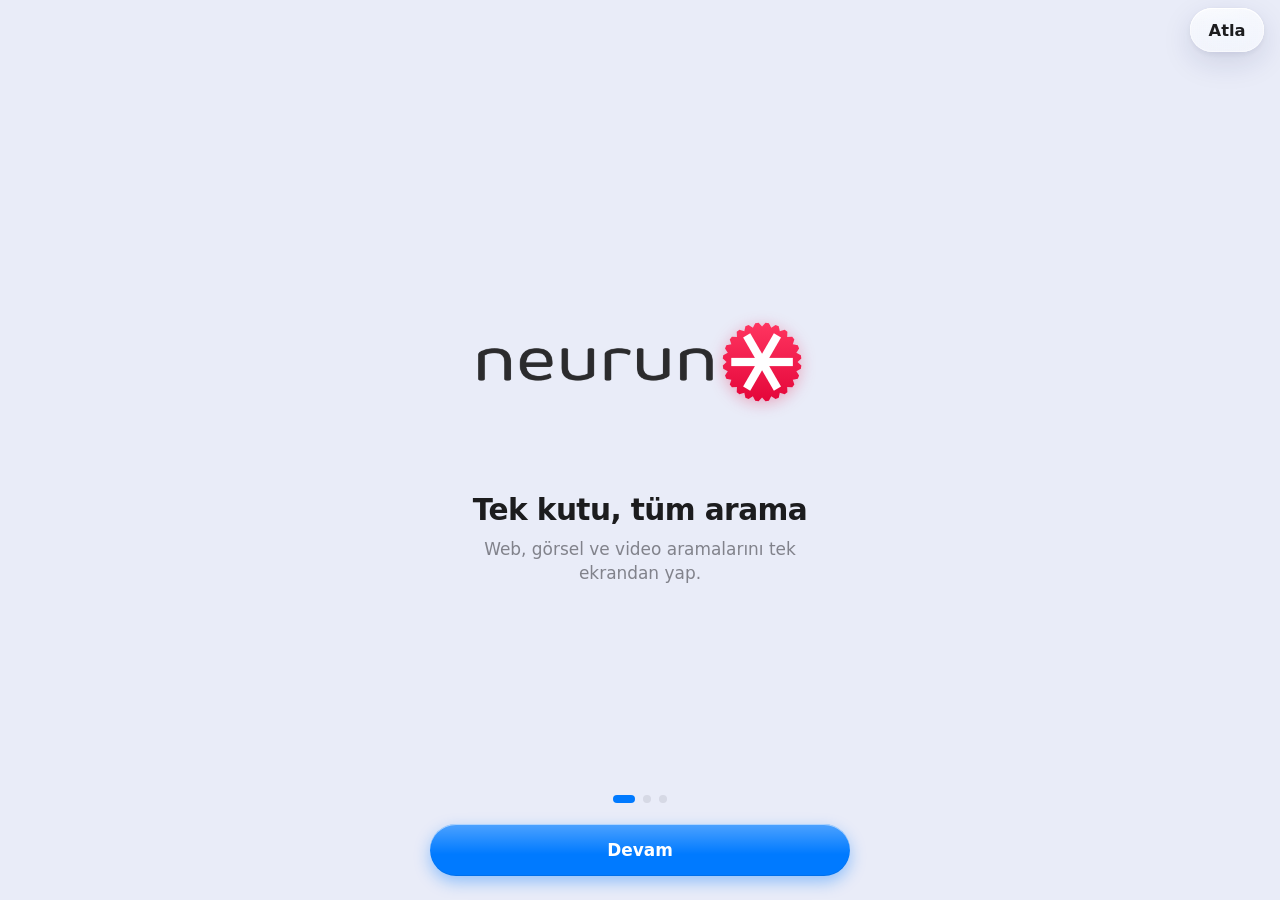
==== commit 16f7ebc0: "Add files via upload" ====
--- a/style.css
+++ b/style.css
@@ -583,13 +583,16 @@
 #home.cmp .tools{top:50%;transform:translateY(-50%)}
 
 /* neurun logosu: kelime işareti (maske) + yıldız (vektör); renk zemine göre değişir */
-:root{--logo2:#2B2B2D;--lgb:var(--logo2);--lgm:var(--logo2)}
+:root{--logo2:#2B2B2D;--lgb:var(--logo2);--lgm:var(--logo2);
+  /* yazı logoları dosyaya bağlı değil, doğrudan gömülü (neurun yazısı ve Elnavic işareti+adı) */
+  --m-neurun:url([data-uri]);
+  --m-elnavic:url([data-uri])}
 :root[data-theme=dark]{--logo2:#EDEFF4}
 .pk svg,.pd svg{left:0;fill:none;stroke:currentColor;stroke-width:16.5;stroke-linecap:round;stroke-linejoin:round;overflow:visible;color:var(--logo2)}
 .pk svg{width:calc(var(--u)*150)}
 .pd svg{width:calc(var(--u)*28)}.pd circle{fill:currentColor;stroke:none}
 .pnw{width:calc(var(--u)*760);margin-right:calc(var(--u)*22);overflow:hidden}
-.pnw i{position:absolute;right:0;top:calc(50% + var(--u)*9);width:calc(var(--u)*760);height:calc(var(--u)*110);transform:translateY(-50%);background:var(--logo2);-webkit-mask:url(neurun-logo.png) center/100% 100% no-repeat;mask:url(neurun-logo.png) center/100% 100% no-repeat;transition:opacity .9s var(--soft) .1s,transform 1.15s var(--slide),background-color 1.05s var(--soft)}
+.pnw i{position:absolute;right:0;top:calc(50% + var(--u)*9);width:calc(var(--u)*760);height:calc(var(--u)*110);transform:translateY(-50%);background:var(--logo2);-webkit-mask:var(--m-neurun) center/100% 100% no-repeat;mask:var(--m-neurun) center/100% 100% no-repeat;transition:opacity .9s var(--soft) .1s,transform 1.15s var(--slide),background-color 1.05s var(--soft)}
 .pas{width:calc(var(--u)*264)}
 .pas svg{left:0;top:50%;width:calc(var(--u)*264);height:calc(var(--u)*264);transform:translateY(-50%);overflow:visible;--bds:rgba(228,6,58,.30);filter:drop-shadow(0 calc(var(--u)*12) calc(var(--u)*24) var(--bds))}
 .pas .bd{fill:url(#bdG);transform-box:fill-box;transform-origin:center}
@@ -606,14 +609,15 @@
 #home[data-st=a] .pas svg{animation:asPop .9s var(--spring) both}
 #home[data-st=a] .pas .st{animation:stSpin 1.55s cubic-bezier(.22,.8,.18,1) .2s both}
 #home[data-st=b] .pas .bd{animation:bdSettle .5s ease-in-out both}
-#home[data-st=c] .pnw{transition:width 1.4s var(--slide),margin-right 1.4s var(--slide)}
-#home[data-st=c] .pnw i{transition:opacity .8s var(--soft) .15s,transform 1.4s var(--slide),background-color 1.05s var(--soft)}
+#home[data-st=c] .pnw{transition:width 1.2s var(--slide),margin-right 1.2s var(--slide)}
+#home[data-st=c] .pnw i{transition:opacity .6s var(--soft),transform 1.2s var(--slide),background-color 1.05s var(--soft)}
 @keyframes asPop{from{opacity:0;transform:translateY(-50%) scale(.35);filter:blur(10px)}55%{opacity:1}}
 @keyframes stSpin{from{transform:rotate(-420deg)}to{transform:rotate(0)}}
 @keyframes bdSettle{0%,100%{transform:scale(1)}40%{transform:scale(1.07)}}
 #home.noanim .pas .st,#home.noanim .pas .bd,#home.noanim .pas svg{animation:none!important}
 .elv{display:grid;place-items:center;padding:1.1rem 1rem 1.3rem}
-.elv i{display:block;width:min(72%,15rem);aspect-ratio:720/374;background:var(--label);-webkit-mask:url(elnavic-logo.png) center/contain no-repeat;mask:url(elnavic-logo.png) center/contain no-repeat;opacity:.92}
+.elv i{display:block;width:min(62%,13rem);aspect-ratio:720/296;background:var(--label);-webkit-mask:var(--m-elnavic) center/contain no-repeat;mask:var(--m-elnavic) center/contain no-repeat;opacity:.92}
+.about .nwm{display:block;width:8.5rem;aspect-ratio:800/115;margin:1.1rem auto .3rem;background:var(--label);-webkit-mask:var(--m-neurun) center/contain no-repeat;mask:var(--m-neurun) center/contain no-repeat}
 /* aramadan dönüşte yumuşak geri gelme */
 #home.returning .logo{transition:height .9s var(--soft),margin .75s var(--soft),transform 1.3s var(--soft),opacity 1s var(--soft)}
 #home.returning .box,#home.returning .sugg,#home.returning .favs,#home.returning .lans{transition:transform 1.3s var(--soft),opacity 1s var(--soft)}
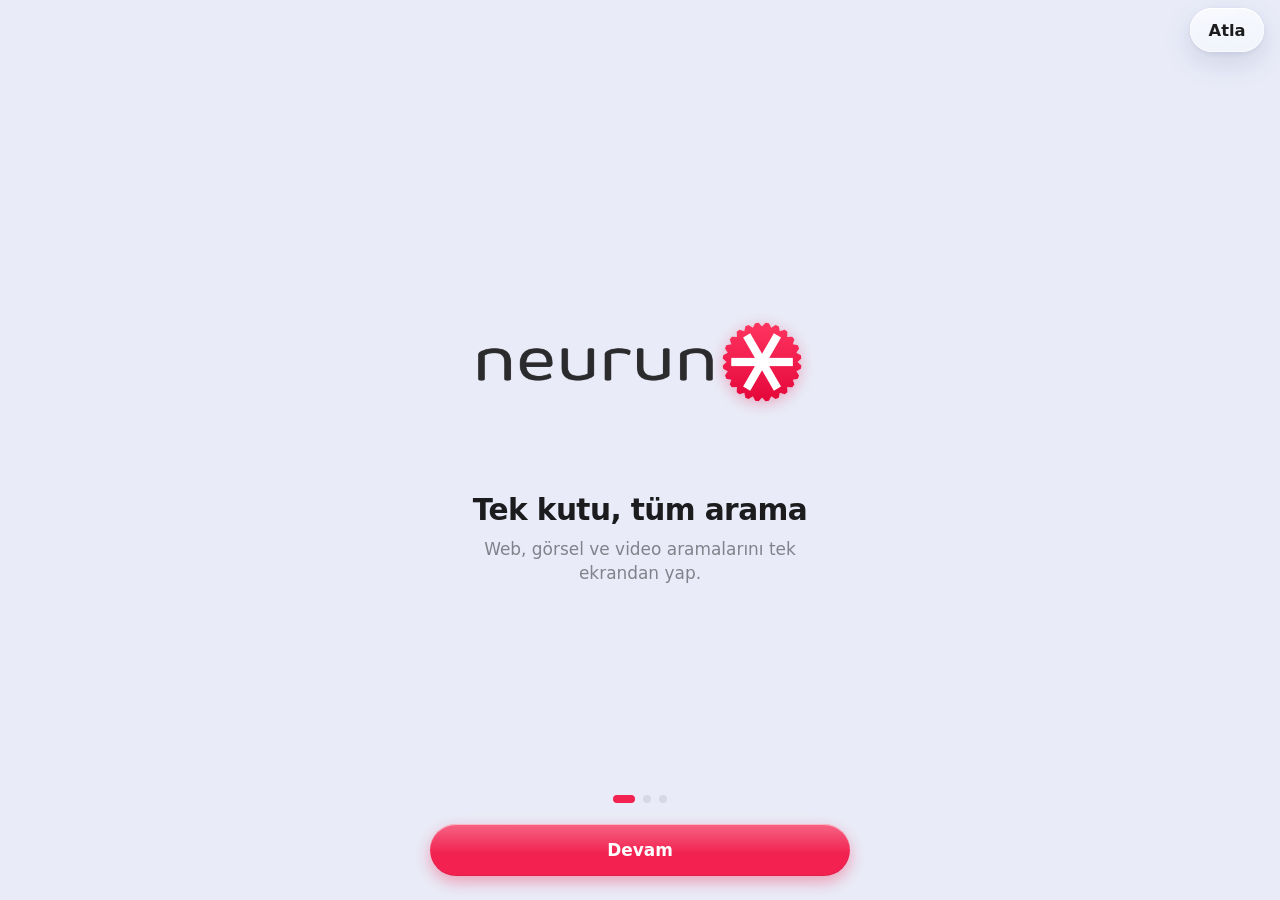
==== commit 840f7d53: "Add files via upload" ====
--- a/index.html
+++ b/index.html
@@ -29,7 +29,6 @@
 </head>
 <body>
 <svg width="0" height="0" style="position:absolute" aria-hidden="true" focusable="false"><defs>
-<g id="gW"><path d="M8 56V227A21 21 0 0 0 50 227V114A21 21 0 0 1 92 114V227A21 21 0 0 0 134 227V56"/></g>
 <linearGradient id="aiG" gradientUnits="userSpaceOnUse" x1="269" y1="0" x2="1056" y2="0" spreadMethod="repeat"><stop offset="0" stop-color="#BC82F3"/><stop offset=".16" stop-color="#F5B9EA"/><stop offset=".33" stop-color="#8D99FF"/><stop offset=".5" stop-color="#AA6EEE"/><stop offset=".66" stop-color="#FF6778"/><stop offset=".83" stop-color="#FFBA71"/><stop offset="1" stop-color="#BC82F3"/><animateTransform attributeName="gradientTransform" type="translate" from="0 0" to="787 0" dur="7s" repeatCount="indefinite"/></linearGradient>
 <linearGradient id="bdG" x1="0" y1="0" x2="0" y2="1"><stop offset="0" stop-color="#FF3560"/><stop offset="1" stop-color="#E4063A"/></linearGradient><linearGradient id="bdAi" x1="0" y1="0" x2="1" y2="1"><stop offset="0" stop-color="#BC82F3"/><stop offset=".5" stop-color="#8D99FF"/><stop offset="1" stop-color="#FF6778"/></linearGradient></defs></svg>
 <main id="home" class="splash" data-st="a" aria-label="neurun">
@@ -39,7 +38,7 @@
   </button>
   <section class="center">
     <h1 class="logo" aria-label="neurun"><span class="lg" aria-hidden="true">
-      <span class="pw ex pk pk1"><svg viewBox="0 16 150 276"><use href="#gW"/></svg></span><span class="pw ex pk pk2"><svg viewBox="0 16 150 276"><use href="#gW"/></svg></span><span class="pw ex pk pk3"><svg viewBox="0 16 150 276"><use href="#gW"/></svg></span><span class="pw ex pd"><svg viewBox="0 16 28 276"><circle cx="14" cy="239" r="9"/></svg></span>
+      <span class="pw ex pk pk1"><i></i></span><span class="pw ex pk pk2"><i></i></span><span class="pw ex pk pk3"><i></i></span><span class="pw ex pd"><i></i></span>
       <span class="pw pnw"><i></i></span><span class="pw pas"><svg viewBox="0 0 100 100" aria-hidden="true"><path class="bd" stroke-linejoin="round" d="M50.00 6.80 L54.18 2.18 L58.34 2.73 L61.18 8.27 L66.42 4.89 L70.29 6.50 L71.60 12.59 L77.53 10.68 L80.85 13.23 L80.55 19.45 L86.77 19.15 L89.32 22.47 L87.41 28.40 L93.50 29.71 L95.11 33.58 L91.73 38.82 L97.27 41.66 L97.82 45.82 L93.20 50.00 L97.82 54.18 L97.27 58.34 L91.73 61.18 L95.11 66.42 L93.50 70.29 L87.41 71.60 L89.32 77.53 L86.77 80.85 L80.55 80.55 L80.85 86.77 L77.53 89.32 L71.60 87.41 L70.29 93.50 L66.42 95.11 L61.18 91.73 L58.34 97.27 L54.18 97.82 L50.00 93.20 L45.82 97.82 L41.66 97.27 L38.82 91.73 L33.58 95.11 L29.71 93.50 L28.40 87.41 L22.47 89.32 L19.15 86.77 L19.45 80.55 L13.23 80.85 L10.68 77.53 L12.59 71.60 L6.50 70.29 L4.89 66.42 L8.27 61.18 L2.73 58.34 L2.18 54.18 L6.80 50.00 L2.18 45.82 L2.73 41.66 L8.27 38.82 L4.89 33.58 L6.50 29.71 L12.59 28.40 L10.68 22.47 L13.23 19.15 L19.45 19.45 L19.15 13.23 L22.47 10.68 L28.40 12.59 L29.71 6.50 L33.58 4.89 L38.82 8.27 L41.66 2.73 L45.82 2.18Z"/><g transform="translate(50 50)"><g class="st"><rect x="-37.5" y="-5" width="75" height="10"/><rect x="-37.5" y="-5" width="75" height="10" transform="rotate(60)"/><rect x="-37.5" y="-5" width="75" height="10" transform="rotate(120)"/></g></g></svg></span>
       <span class="pw ex pq"><svg viewBox="0 0 146 276" fill="none" stroke="currentColor" stroke-width="22.8"><path d="M13.4 74.5C13.4 11.0 43.8 12.4 73.0 12.4C113.9 12.4 132.6 16.6 132.6 82.8C132.6 129.7 73.0 138.0 73.0 171.1L73.0 216.0"/><rect x="60.5" y="251" width="25" height="25" fill="currentColor" stroke="none"/></svg></span>
       <span class="pw ex pe"><svg viewBox="1.5 5 21 14" fill="currentColor"><path fill-rule="evenodd" d="M12 5C6.5 5 2.7 9.2 1.5 12c1.2 2.8 5 7 10.5 7s9.3-4.2 10.5-7C21.3 9.2 17.5 5 12 5zm0 3.2a3.8 3.8 0 110 7.6 3.8 3.8 0 010-7.6z"/><circle cx="12" cy="12" r="2.2"/></svg></span>
--- a/style.css
+++ b/style.css
@@ -2,7 +2,7 @@
   --bg:#E9ECF8;--card:#FFFFFF;--label:#1C1C1E;--label2:rgba(60,60,67,.6);--sep:rgba(60,60,67,.16);
   --fill:rgba(120,120,128,.16);--segon:#FFFFFF;--glass:rgba(255,255,255,.62);--edge:rgba(255,255,255,.75);
   --shadow:0 6px 24px rgba(30,40,90,.10);--logo:#4A4A4F;--green:#34C759;--red:#FF3B30;
-  --accent-glow:rgba(0,122,255,.38);--lw:min(64vw,17.5rem);--u:calc(var(--lw)/900);--accent-soft:rgba(0,122,255,.16);--lh:calc(var(--lw)*.4433);--sysblue:#007AFF;--accent:#007AFF;--accent2:#32ADE6;--on:#fff;
+  --accent-glow:rgba(242,33,79,.38);--lw:min(64vw,17.5rem);--u:calc(var(--lw)/900);--accent-soft:rgba(242,33,79,.16);--lh:calc(var(--lw)*.4433);--sysblue:#007AFF;--accent:#F2214F;--accent2:#FF5A7E;--on:#fff;
   --soft:cubic-bezier(.4,0,.2,1);--spring:cubic-bezier(.34,1.4,.5,1);--slide:cubic-bezier(.2,.9,.2,1);
   --sat:env(safe-area-inset-top,0px);--sab:env(safe-area-inset-bottom,0px);
   font-family:-apple-system,BlinkMacSystemFont,"SF Pro Text","SF Pro Display",system-ui,sans-serif;
@@ -11,7 +11,7 @@
 :root[data-theme=dark]{
   --bg:#000;--card:#1C1C1E;--label:#FFFFFF;--label2:rgba(235,235,245,.6);--sep:rgba(84,84,88,.6);
   --fill:rgba(120,120,128,.36);--segon:#636366;--glass:rgba(44,44,46,.55);--edge:rgba(255,255,255,.16);
-  --shadow:0 6px 24px rgba(0,0,0,.55);--logo:#D1D1D6;--green:#30D158;--red:#FF453A;--sysblue:#0A84FF;color-scheme:dark;
+  --shadow:0 6px 24px rgba(0,0,0,.55);--logo:#D1D1D6;--green:#30D158;--red:#FF453A;--sysblue:#0A84FF;--accent:#FF3D66;--accent2:#FF7A97;--accent-glow:rgba(255,61,102,.38);--accent-soft:rgba(255,61,102,.16);color-scheme:dark;
 }
 @supports (transition-timing-function:linear(0,1)){
   :root{--spring:linear(0,.22 4%,.66 9%,1.04 15%,1.14 19%,1.12 23%,1.04 30%,.99 38%,1 55%,1)}
@@ -41,19 +41,19 @@
 .lg{display:flex;justify-content:center;align-items:center;height:calc(var(--u)*276);transition:transform 1.05s var(--soft)}
 .pw{position:relative;height:100%;flex:none;width:0;transition:width 1.05s var(--soft)}
 .pw svg{position:absolute;top:0;height:100%;transition:opacity 1.05s var(--soft),background-color 1.05s var(--soft),color 1.05s var(--soft)}
-.pw.ex svg{opacity:0}
+.pw.ex svg,.pw.ex i{opacity:0}
 .pq svg{left:0;width:calc(var(--u)*190);color:var(--lgb)}
 .pe svg{left:calc(var(--u)*44);top:calc(var(--u)*34);width:calc(var(--u)*296);height:calc(var(--u)*197);color:var(--lgb);transform-origin:center}
 .ps svg{left:calc(var(--u)*44);top:calc(var(--u)*10);width:calc(var(--u)*256);height:calc(var(--u)*256);color:#BC82F3}
 #home.typing[data-lg=ask] .pq{width:calc(var(--u)*190)}
 #home.typing[data-lg=ask] .pq svg{opacity:1;transition-delay:.65s}
-#home.typing[data-lg=www] .pk{width:calc(var(--u)*150)}
-#home.typing[data-lg=www] .pd{width:calc(var(--u)*28)}
-#home.typing[data-lg=www] .pk svg,#home.typing[data-lg=www] .pd svg{opacity:1}
-#home.typing[data-lg=www] .pk1,#home.typing[data-lg=www] .pk1 svg{transition-delay:0s}
-#home.typing[data-lg=www] .pk2,#home.typing[data-lg=www] .pk2 svg{transition-delay:.22s}
-#home.typing[data-lg=www] .pk3,#home.typing[data-lg=www] .pk3 svg{transition-delay:.44s}
-#home.typing[data-lg=www] .pd,#home.typing[data-lg=www] .pd svg{transition-delay:.66s}
+#home.typing[data-lg=www] .pk{width:calc(var(--u)*215)}
+#home.typing[data-lg=www] .pd{width:calc(var(--u)*46)}
+#home.typing[data-lg=www] .pk i,#home.typing[data-lg=www] .pd i{opacity:1}
+#home.typing[data-lg=www] .pk1,#home.typing[data-lg=www] .pk1 i{transition-delay:0s}
+#home.typing[data-lg=www] .pk2,#home.typing[data-lg=www] .pk2 i{transition-delay:.22s}
+#home.typing[data-lg=www] .pk3,#home.typing[data-lg=www] .pk3 i{transition-delay:.44s}
+#home.typing[data-lg=www] .pd,#home.typing[data-lg=www] .pd i{transition-delay:.66s}
 #home.typing[data-lg=eye] .pe{width:calc(var(--u)*340)}
 #home.typing[data-lg=eye] .pe svg{opacity:1;transition-delay:.5s}
 #home.typing[data-lg=eye] .pe svg.bl{animation:eblink .3s ease-in-out}
@@ -586,15 +586,22 @@
 :root{--logo2:#2B2B2D;--lgb:var(--logo2);--lgm:var(--logo2);
   /* yazı logoları dosyaya bağlı değil, doğrudan gömülü (neurun yazısı ve Elnavic işareti+adı) */
   --m-neurun:url([data-uri]);
+  --m-w:url([data-uri]);
   --m-elnavic:url([data-uri])}
 :root[data-theme=dark]{--logo2:#EDEFF4}
-.pk svg,.pd svg{left:0;fill:none;stroke:currentColor;stroke-width:16.5;stroke-linecap:round;stroke-linejoin:round;overflow:visible;color:var(--logo2)}
-.pk svg{width:calc(var(--u)*150)}
-.pd svg{width:calc(var(--u)*28)}.pd circle{fill:currentColor;stroke:none}
+/* www. : neurun yazısıyla aynı yazı tipi, kalınlık ve x-yükseklik (92–202 aralığı = yazının bulunduğu bant) */
+.pk i,.pd i{position:absolute;left:0;top:calc(var(--u)*92);display:block;height:calc(var(--u)*110);background:var(--logo2);transition:opacity 1.05s var(--soft),background-color 1.05s var(--soft)}
+.pk i{width:calc(var(--u)*189);-webkit-mask:var(--m-w) center/100% 100% no-repeat;mask:var(--m-w) center/100% 100% no-repeat}
+.pd i{top:calc(var(--u)*(202 - 21));width:calc(var(--u)*21);height:calc(var(--u)*21);border-radius:calc(var(--u)*4)}
 .pnw{width:calc(var(--u)*760);margin-right:calc(var(--u)*22);overflow:hidden}
 .pnw i{position:absolute;right:0;top:calc(50% + var(--u)*9);width:calc(var(--u)*760);height:calc(var(--u)*110);transform:translateY(-50%);background:var(--logo2);-webkit-mask:var(--m-neurun) center/100% 100% no-repeat;mask:var(--m-neurun) center/100% 100% no-repeat;transition:opacity .9s var(--soft) .1s,transform 1.15s var(--slide),background-color 1.05s var(--soft)}
 .pas{width:calc(var(--u)*264)}
 .pas svg{left:0;top:50%;width:calc(var(--u)*264);height:calc(var(--u)*264);transform:translateY(-50%);overflow:visible;--bds:rgba(228,6,58,.30);filter:drop-shadow(0 calc(var(--u)*12) calc(var(--u)*24) var(--bds))}
+#home.typing[data-lg=www] .pas,#home.typing[data-lg=eye] .pas,#home.typing[data-lg=vid] .pas,#home.typing[data-lg=mus] .pas,#home.typing[data-lg=film] .pas,#home.typing[data-lg=tl] .pas,#home[data-lg=ai] .pas,#home[data-lg=duck] .pas{width:0}
+#home.typing[data-lg=www] .pas svg,#home.typing[data-lg=eye] .pas svg,#home.typing[data-lg=vid] .pas svg,#home.typing[data-lg=mus] .pas svg,#home.typing[data-lg=film] .pas svg,#home.typing[data-lg=tl] .pas svg,#home[data-lg=ai] .pas svg,#home[data-lg=duck] .pas svg{opacity:0;transform:translateY(-50%) scale(.5)}
+#home.typing[data-lg=www] .pnw{margin-right:0}
+.pnw{transition:width 1.05s var(--soft),margin-right 1.05s var(--soft)}
+.pas svg{transition:opacity .45s var(--soft),transform .6s var(--soft)}
 .pas .bd{fill:url(#bdG);transform-box:fill-box;transform-origin:center}
 .pas .st{fill:#fff;transform-box:fill-box;transform-origin:center}
 #home[data-lg=ai] .pnw i{background:linear-gradient(90deg,#BC82F3,#F5B9EA,#8D99FF,#AA6EEE,#FF6778,#FFBA71,#BC82F3) 0 0/200% 100%;animation:aig 7s linear infinite}
@@ -606,13 +613,13 @@
 /* açılış: kırmızı rozet belirir, yıldız döner ve durur (a) → rozet oturur (b) → logo sağa kayarken neurun yazısı rozetin arkasından açılır (c) */
 #home[data-st=a] .pnw,#home[data-st=b] .pnw{width:0;margin-right:0}
 #home[data-st=a] .pnw i,#home[data-st=b] .pnw i{opacity:0;transform:translateY(-50%) translateX(calc(var(--u)*120))}
-#home[data-st=a] .pas svg{animation:asPop .9s var(--spring) both}
-#home[data-st=a] .pas .st{animation:stSpin 1.55s cubic-bezier(.22,.8,.18,1) .2s both}
-#home[data-st=b] .pas .bd{animation:bdSettle .5s ease-in-out both}
-#home[data-st=c] .pnw{transition:width 1.2s var(--slide),margin-right 1.2s var(--slide)}
-#home[data-st=c] .pnw i{transition:opacity .6s var(--soft),transform 1.2s var(--slide),background-color 1.05s var(--soft)}
+#home[data-st=a] .pas svg{animation:asPop .55s var(--spring) both}
+#home[data-st=a] .pas .st{animation:stSpin .7s cubic-bezier(.22,.8,.18,1) .1s both}
+#home[data-st=b] .pas .bd{animation:bdSettle .22s ease-in-out both}
+#home[data-st=c] .pnw{transition:width .8s var(--slide),margin-right .8s var(--slide)}
+#home[data-st=c] .pnw i{transition:opacity .45s var(--soft),transform .8s var(--slide),background-color 1.05s var(--soft)}
 @keyframes asPop{from{opacity:0;transform:translateY(-50%) scale(.35);filter:blur(10px)}55%{opacity:1}}
-@keyframes stSpin{from{transform:rotate(-420deg)}to{transform:rotate(0)}}
+@keyframes stSpin{from{transform:rotate(-300deg)}to{transform:rotate(0)}}
 @keyframes bdSettle{0%,100%{transform:scale(1)}40%{transform:scale(1.07)}}
 #home.noanim .pas .st,#home.noanim .pas .bd,#home.noanim .pas svg{animation:none!important}
 .elv{display:grid;place-items:center;padding:1.1rem 1rem 1.3rem}
@@ -629,8 +636,8 @@
  opacity:0;transform:translateY(-18px) scale(.96);pointer-events:none;transition:opacity .7s var(--soft),transform .9s var(--spring)}
 #inst.show{opacity:1;transform:none;pointer-events:auto}
 #home.splash #inst,#home.leaving #inst,#home.chat #inst,#home.typing #inst{opacity:0;pointer-events:none}
-#inst .ii{flex:none;width:36px;height:36px;border-radius:10px;background:var(--card);display:grid;place-items:center;box-shadow:inset 0 0 0 .5px var(--edge),0 2px 6px rgba(0,0,0,.12)}
-#inst .ii svg{width:22px;height:22px;fill:currentColor;color:var(--logo2)}
+#inst .ii{flex:none;width:36px;height:36px;border-radius:10px;background:var(--card);display:grid;place-items:center;overflow:hidden;box-shadow:inset 0 0 0 .5px var(--edge),0 2px 6px rgba(0,0,0,.12)}
+#inst .ii img{width:100%;height:100%;display:block;object-fit:cover}
 #inst .it{flex:1;min-width:0;display:flex;flex-direction:column;line-height:1.2}
 #inst .it b{font-weight:var(--w600);font-size:.92rem;white-space:nowrap;overflow:hidden;text-overflow:ellipsis}
 #inst .it small{font-size:.76rem;color:var(--label2);white-space:nowrap;overflow:hidden;text-overflow:ellipsis}
@@ -654,9 +661,3 @@
 #igarr.show{opacity:1;animation:igb 1.2s ease-in-out infinite}
 @keyframes igb{0%,100%{transform:translateY(0)}50%{transform:translateY(10px)}}
 
-.icg{display:grid;grid-template-columns:repeat(5,1fr);gap:.8rem .1rem;padding:.9rem .4rem .8rem}
-.icg button{display:grid;justify-items:center;align-content:start;gap:.4rem;min-width:0;font-size:.64rem;line-height:1.15;color:var(--label2);text-align:center}
-.icg i{width:54px;height:54px;border-radius:13px;display:grid;place-items:center;box-shadow:inset 0 0 0 .5px var(--edge),0 3px 8px rgba(0,0,0,.18);transition:box-shadow .3s}
-.icg svg{width:54px;height:54px;filter:drop-shadow(0 1px 2px rgba(0,0,0,.25))}
-.icg .on i{box-shadow:0 0 0 3px var(--card),0 0 0 5px var(--accent)}
-.icg .on span{color:var(--label);font-weight:var(--w600)}
